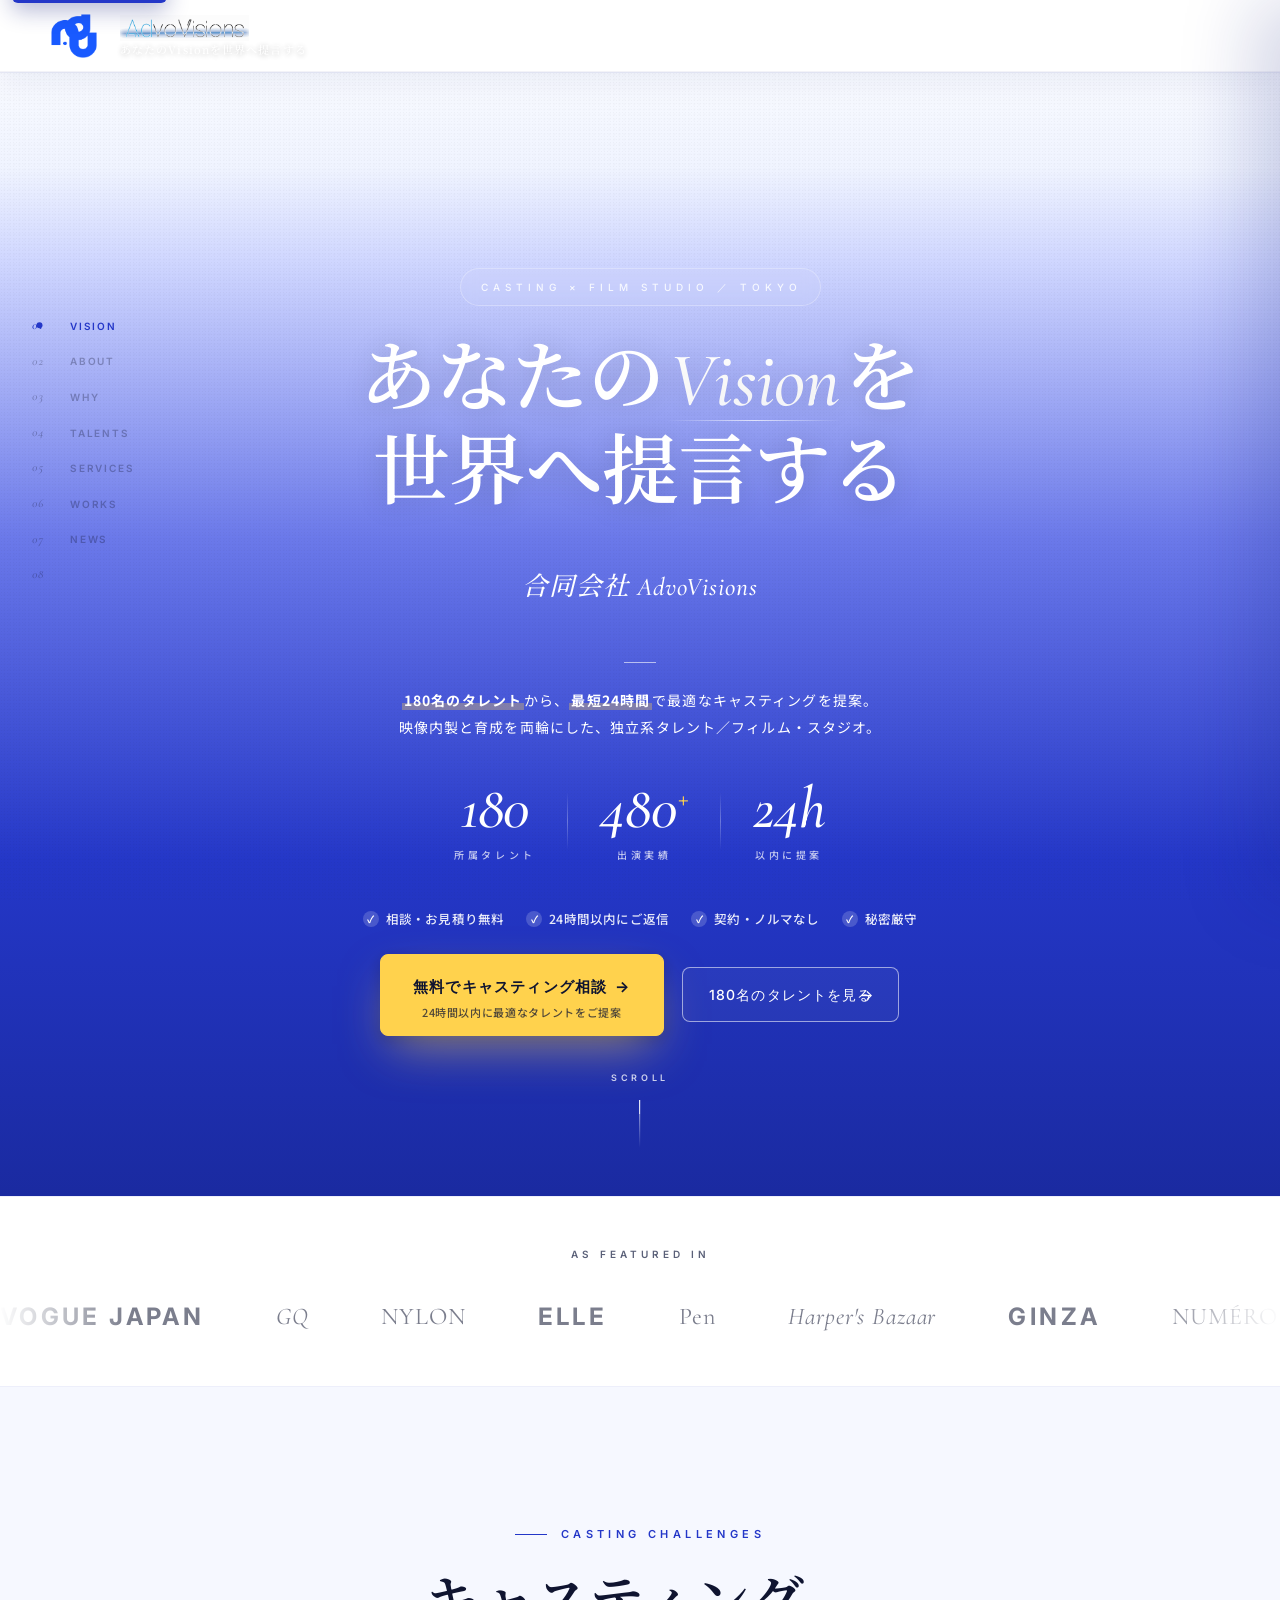
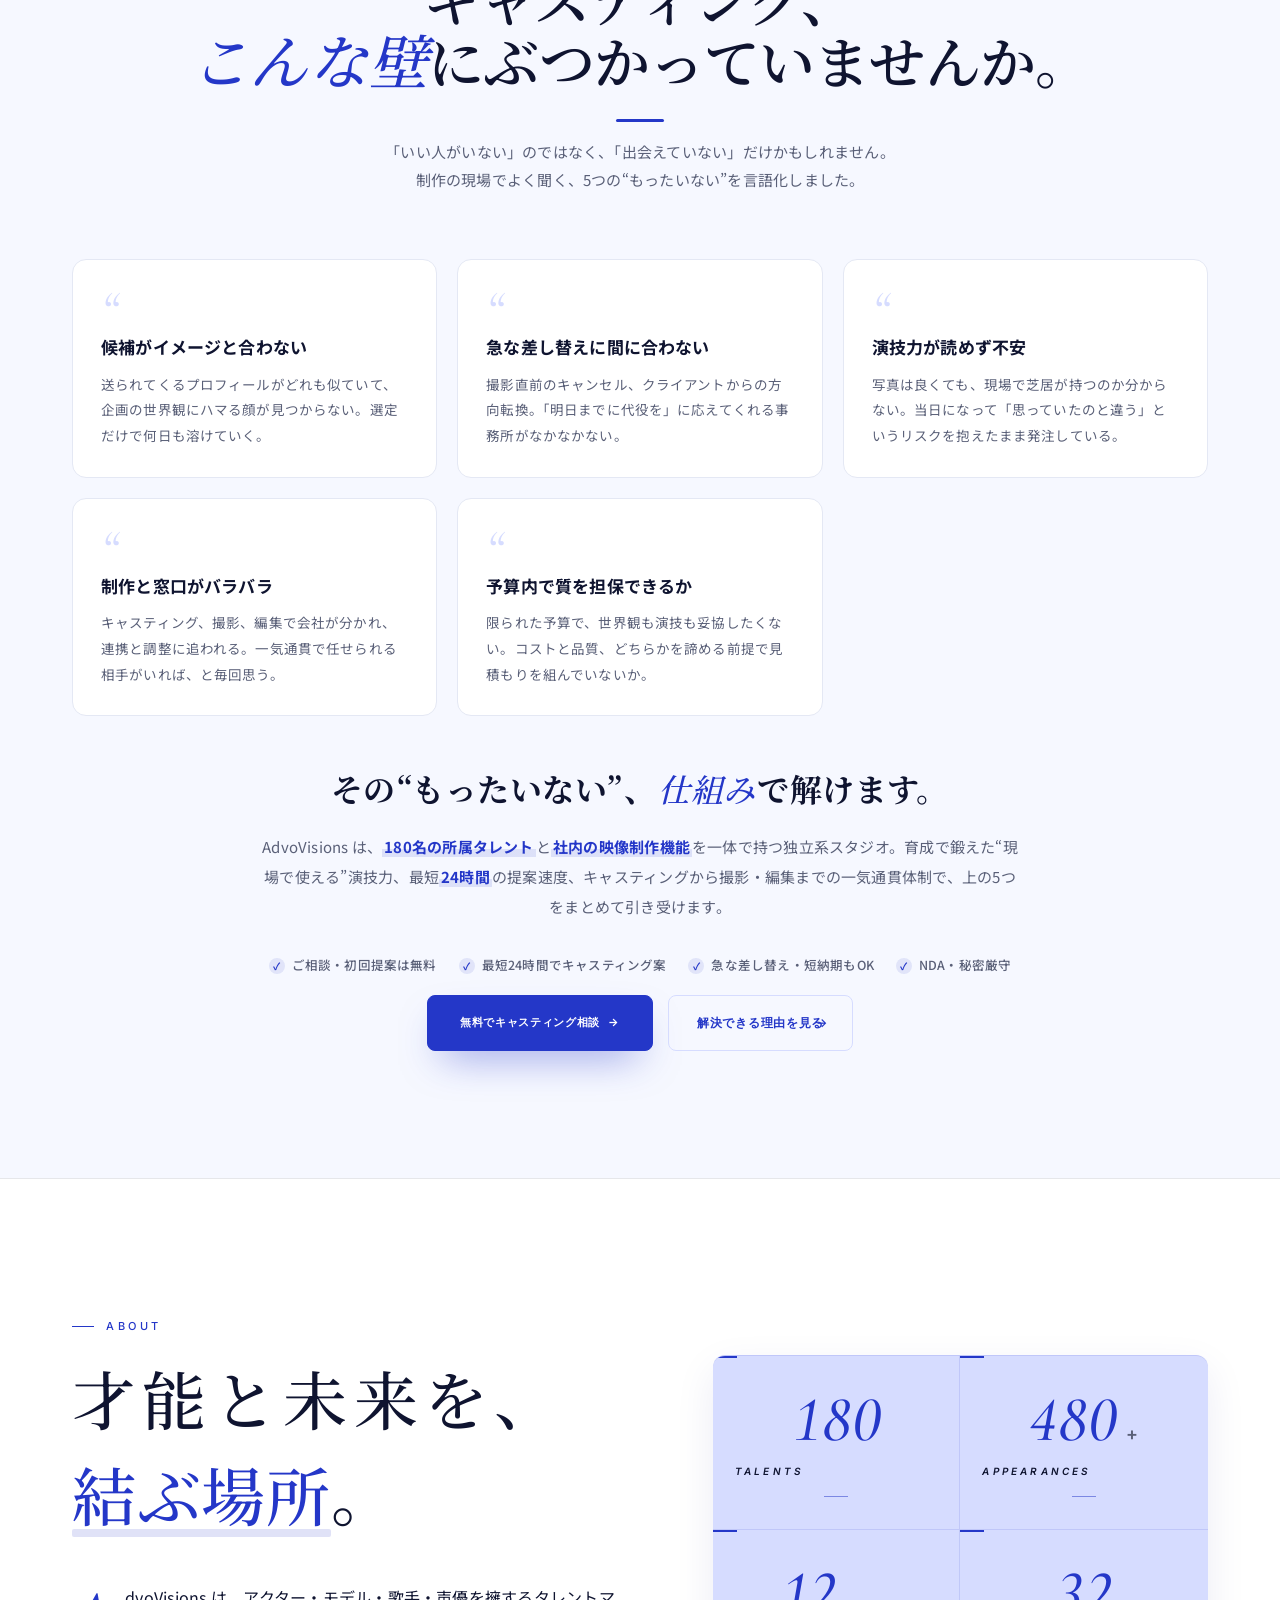
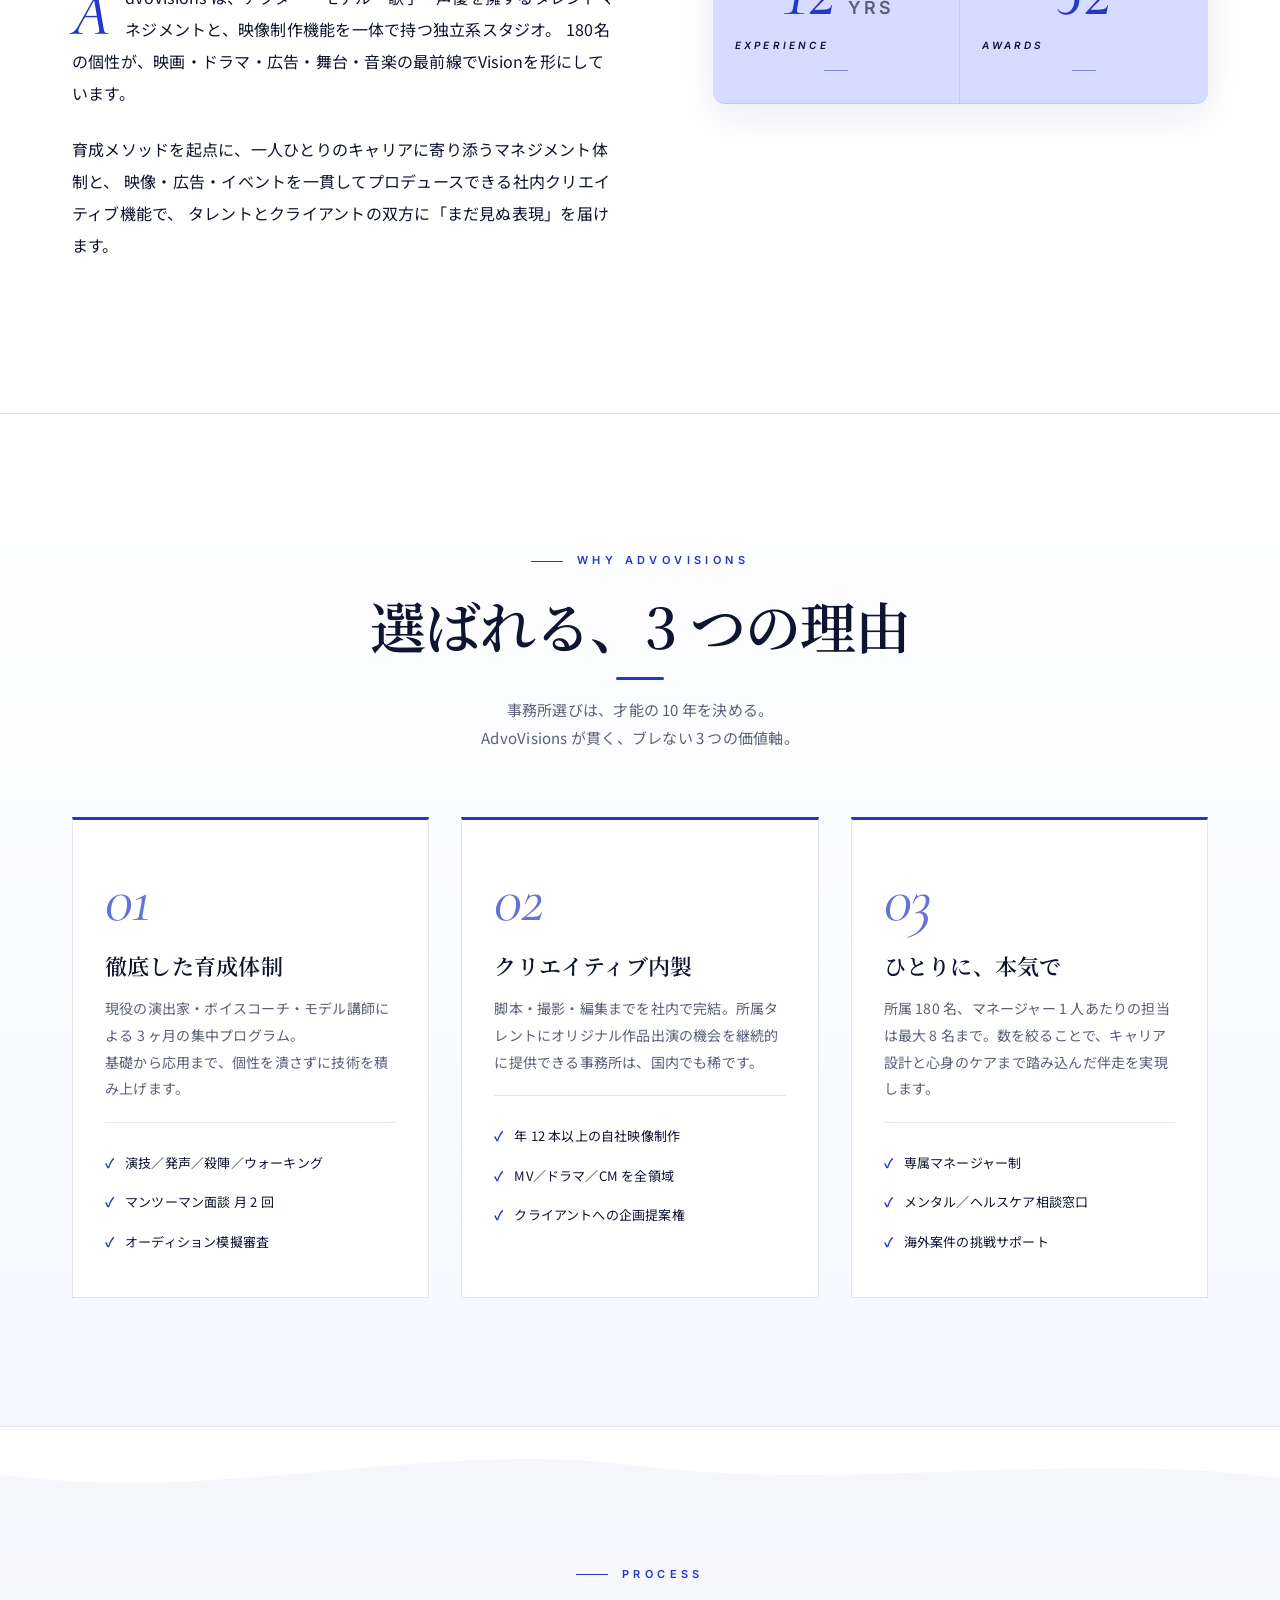
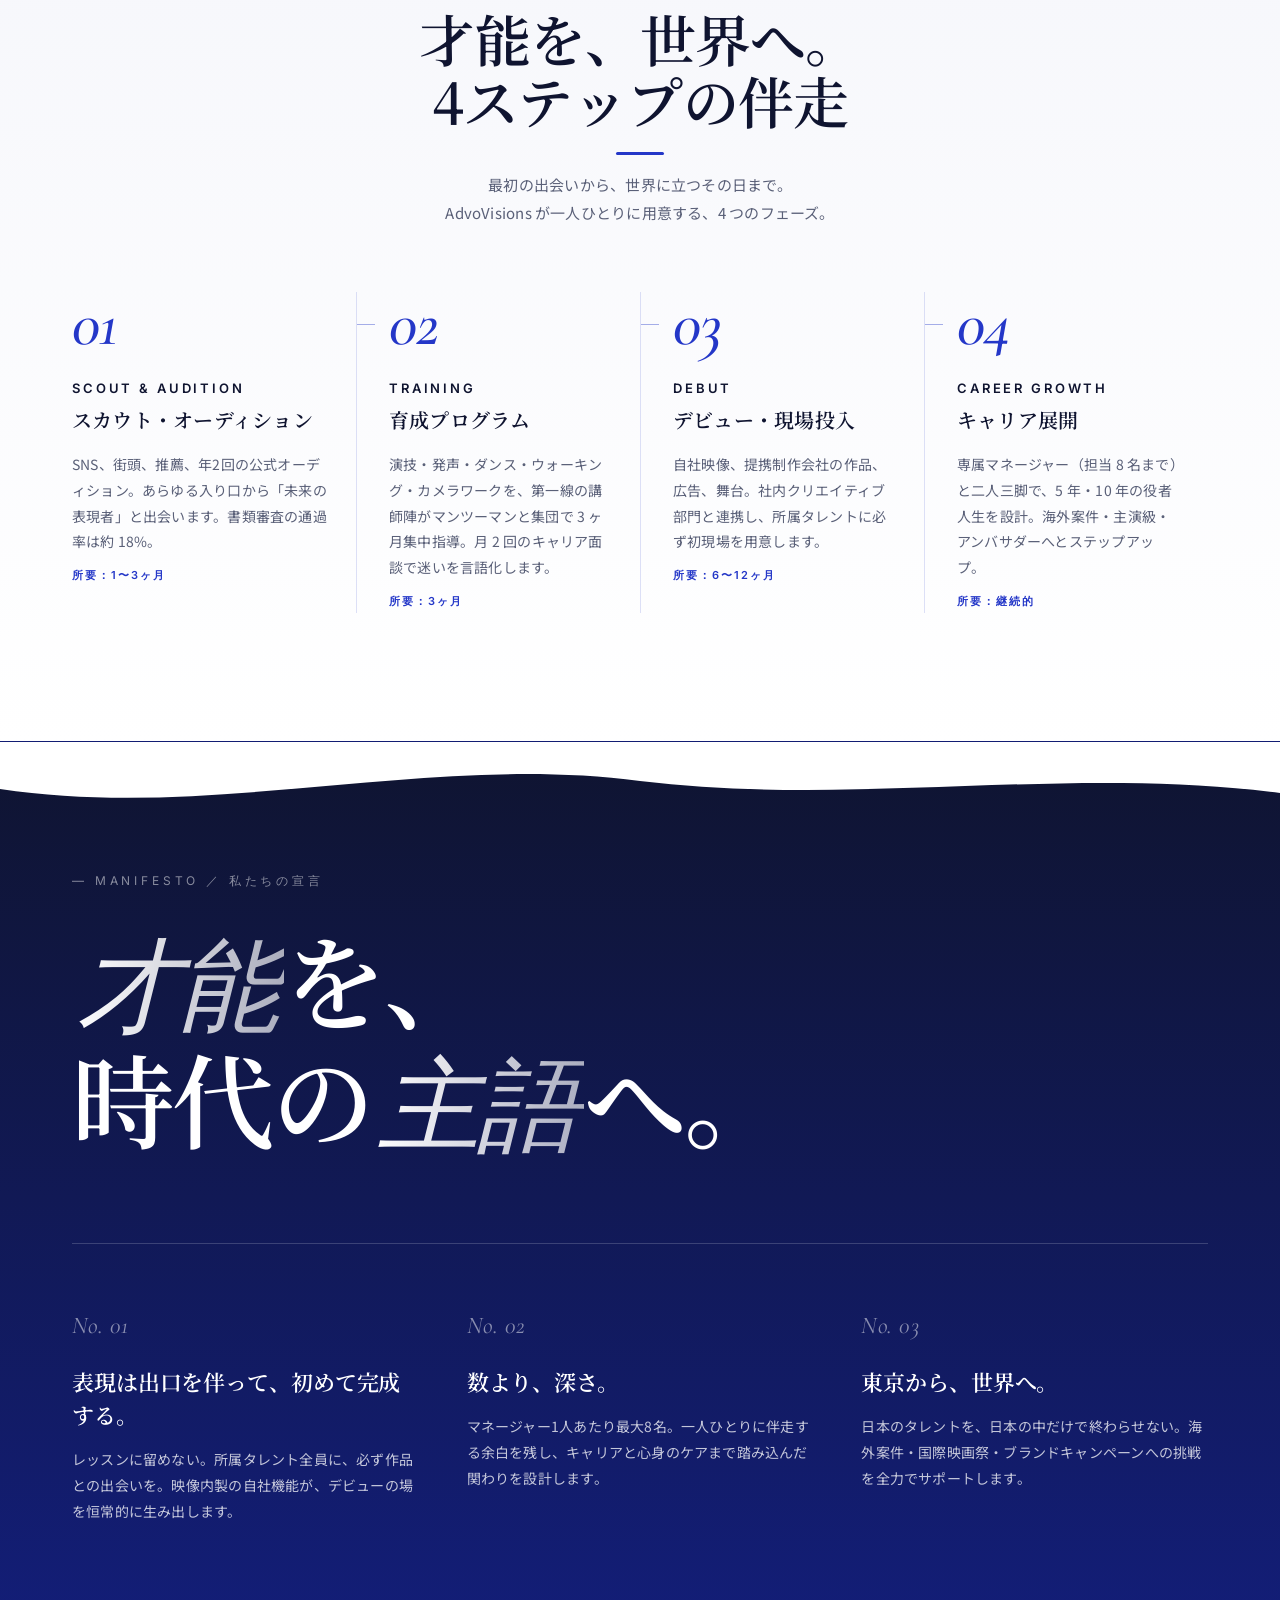
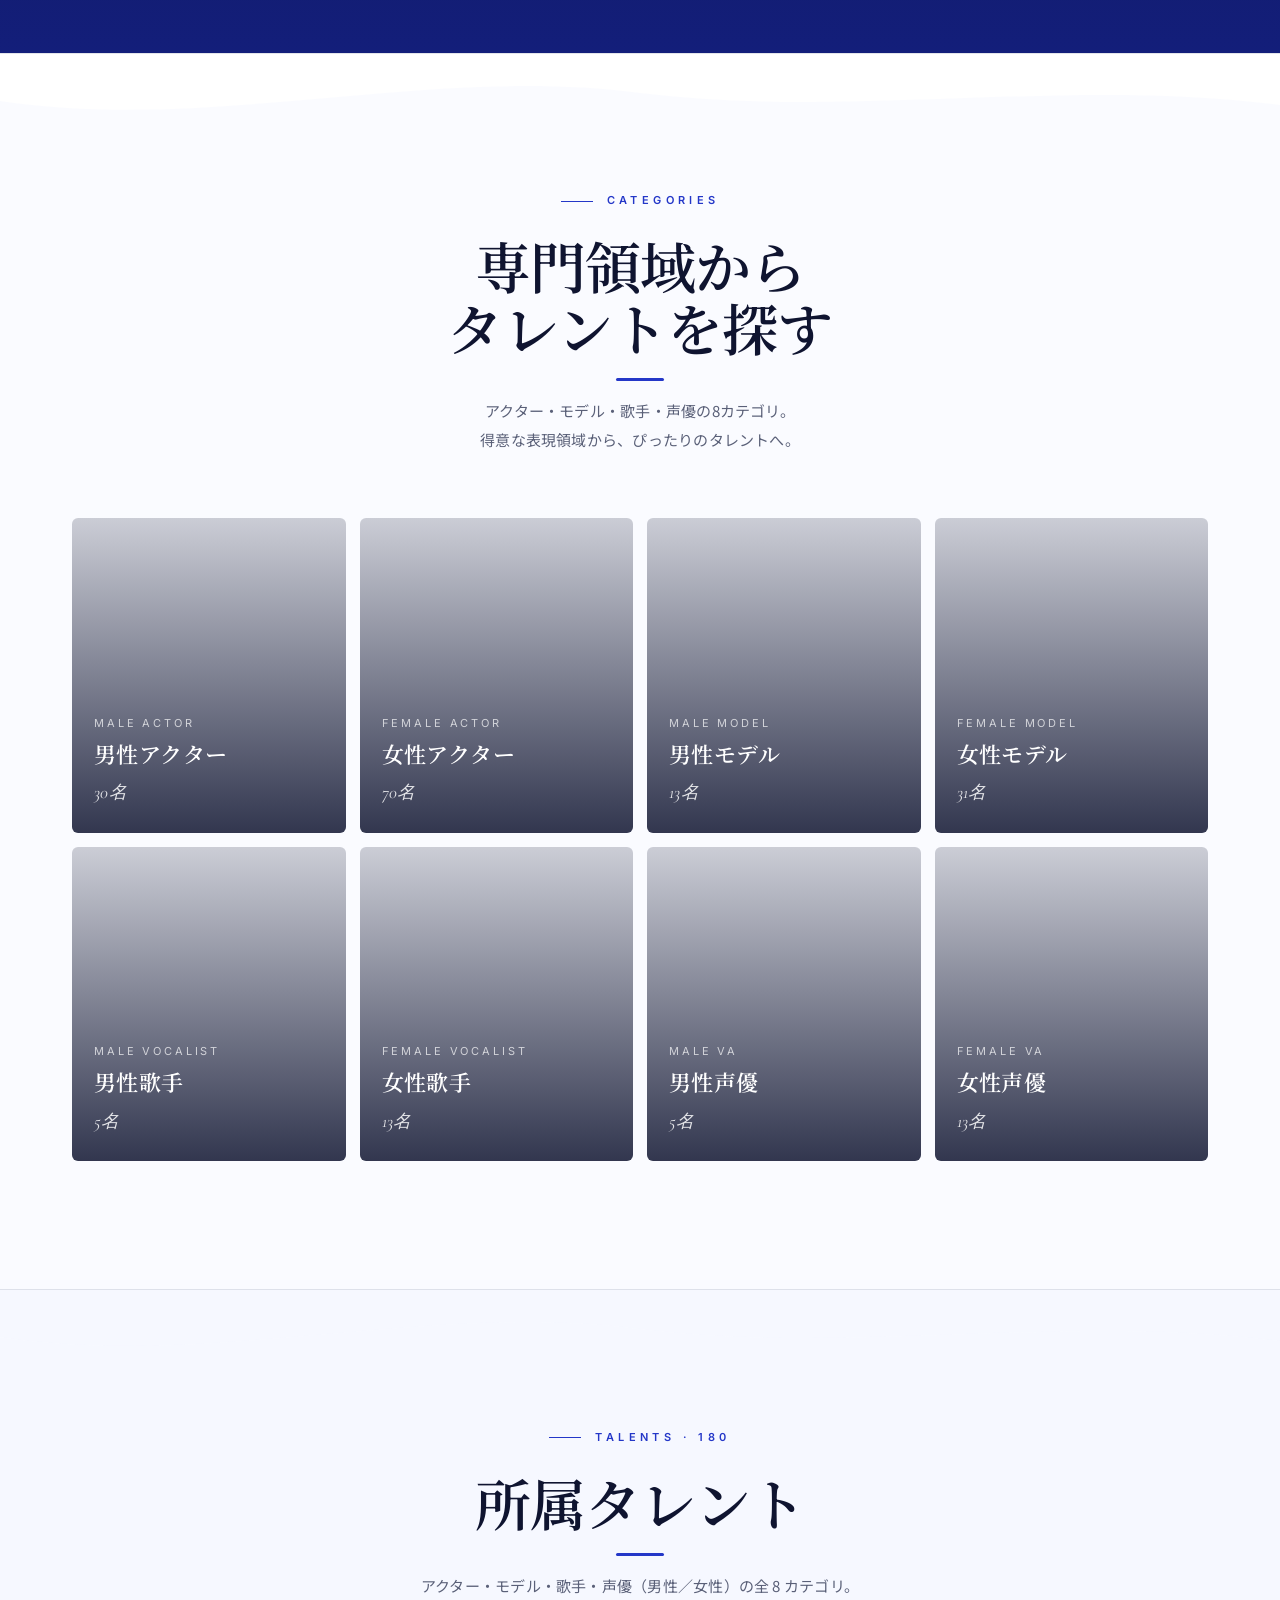
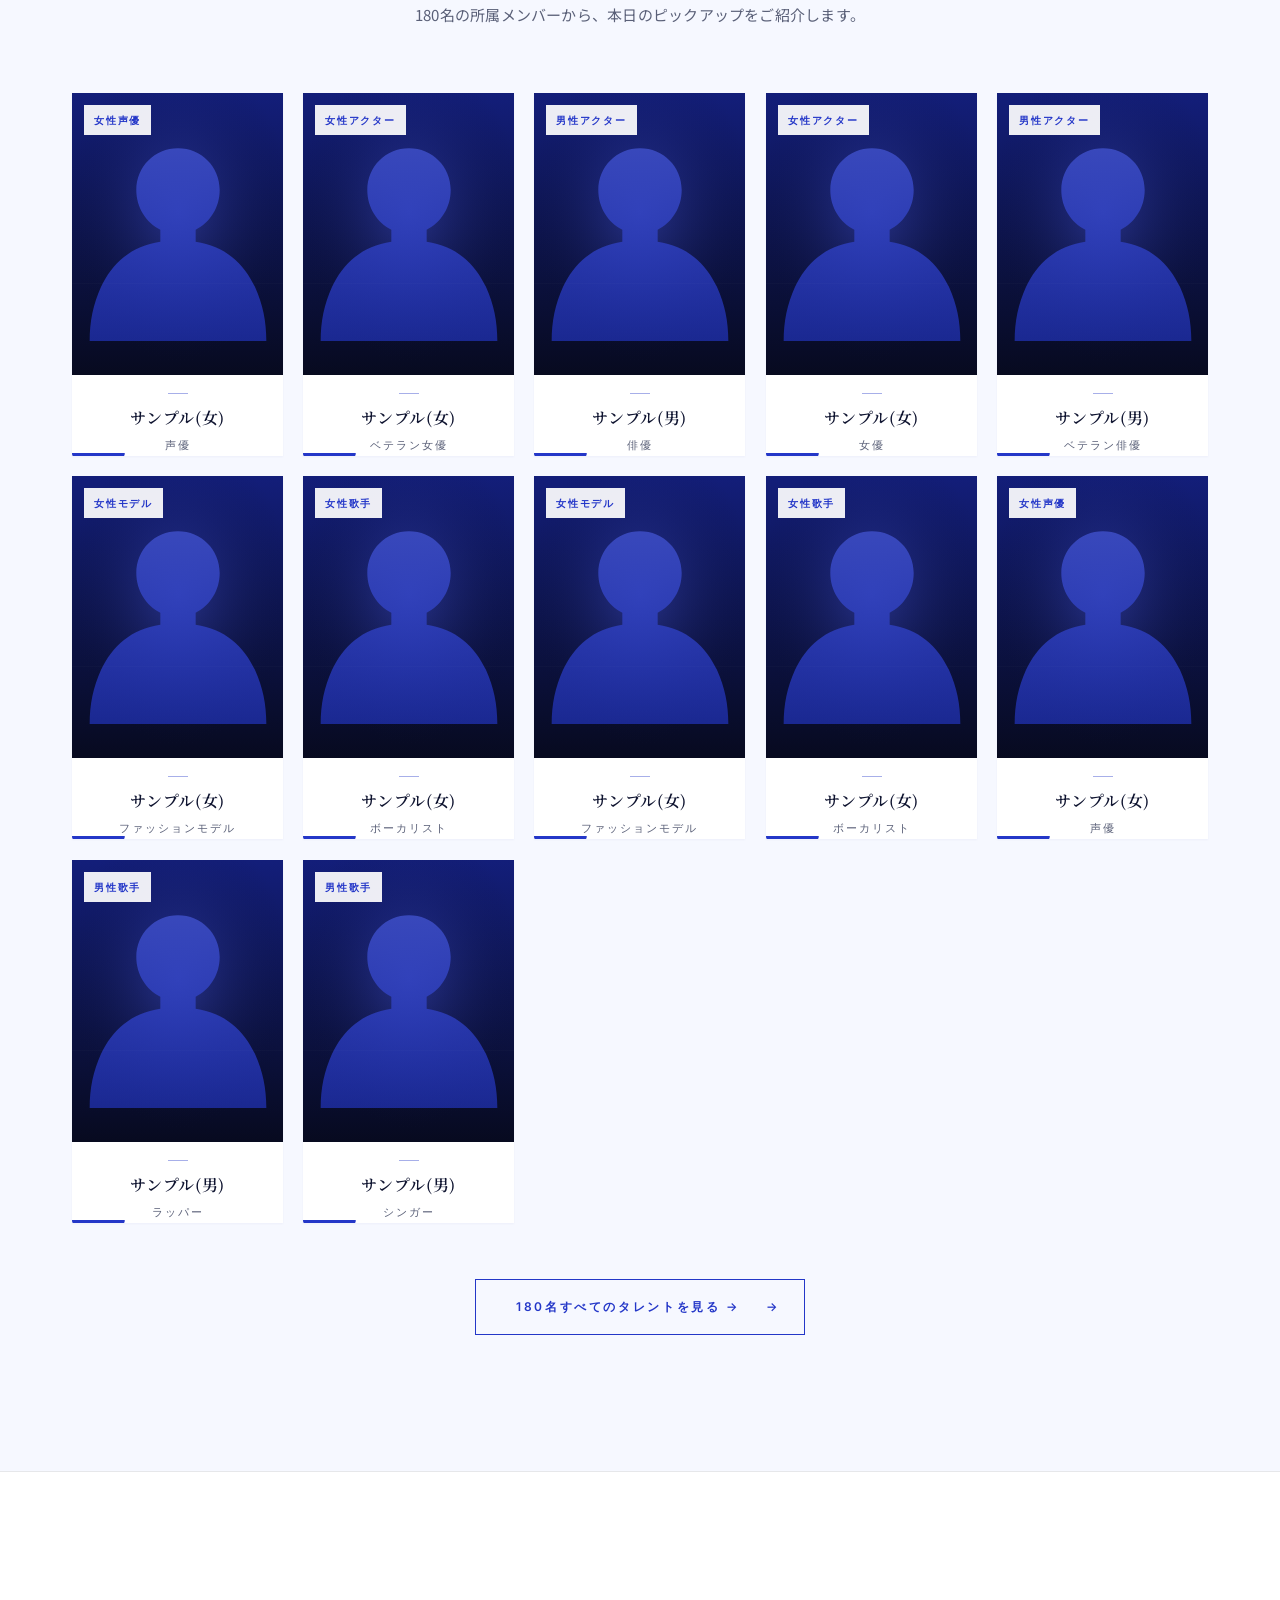
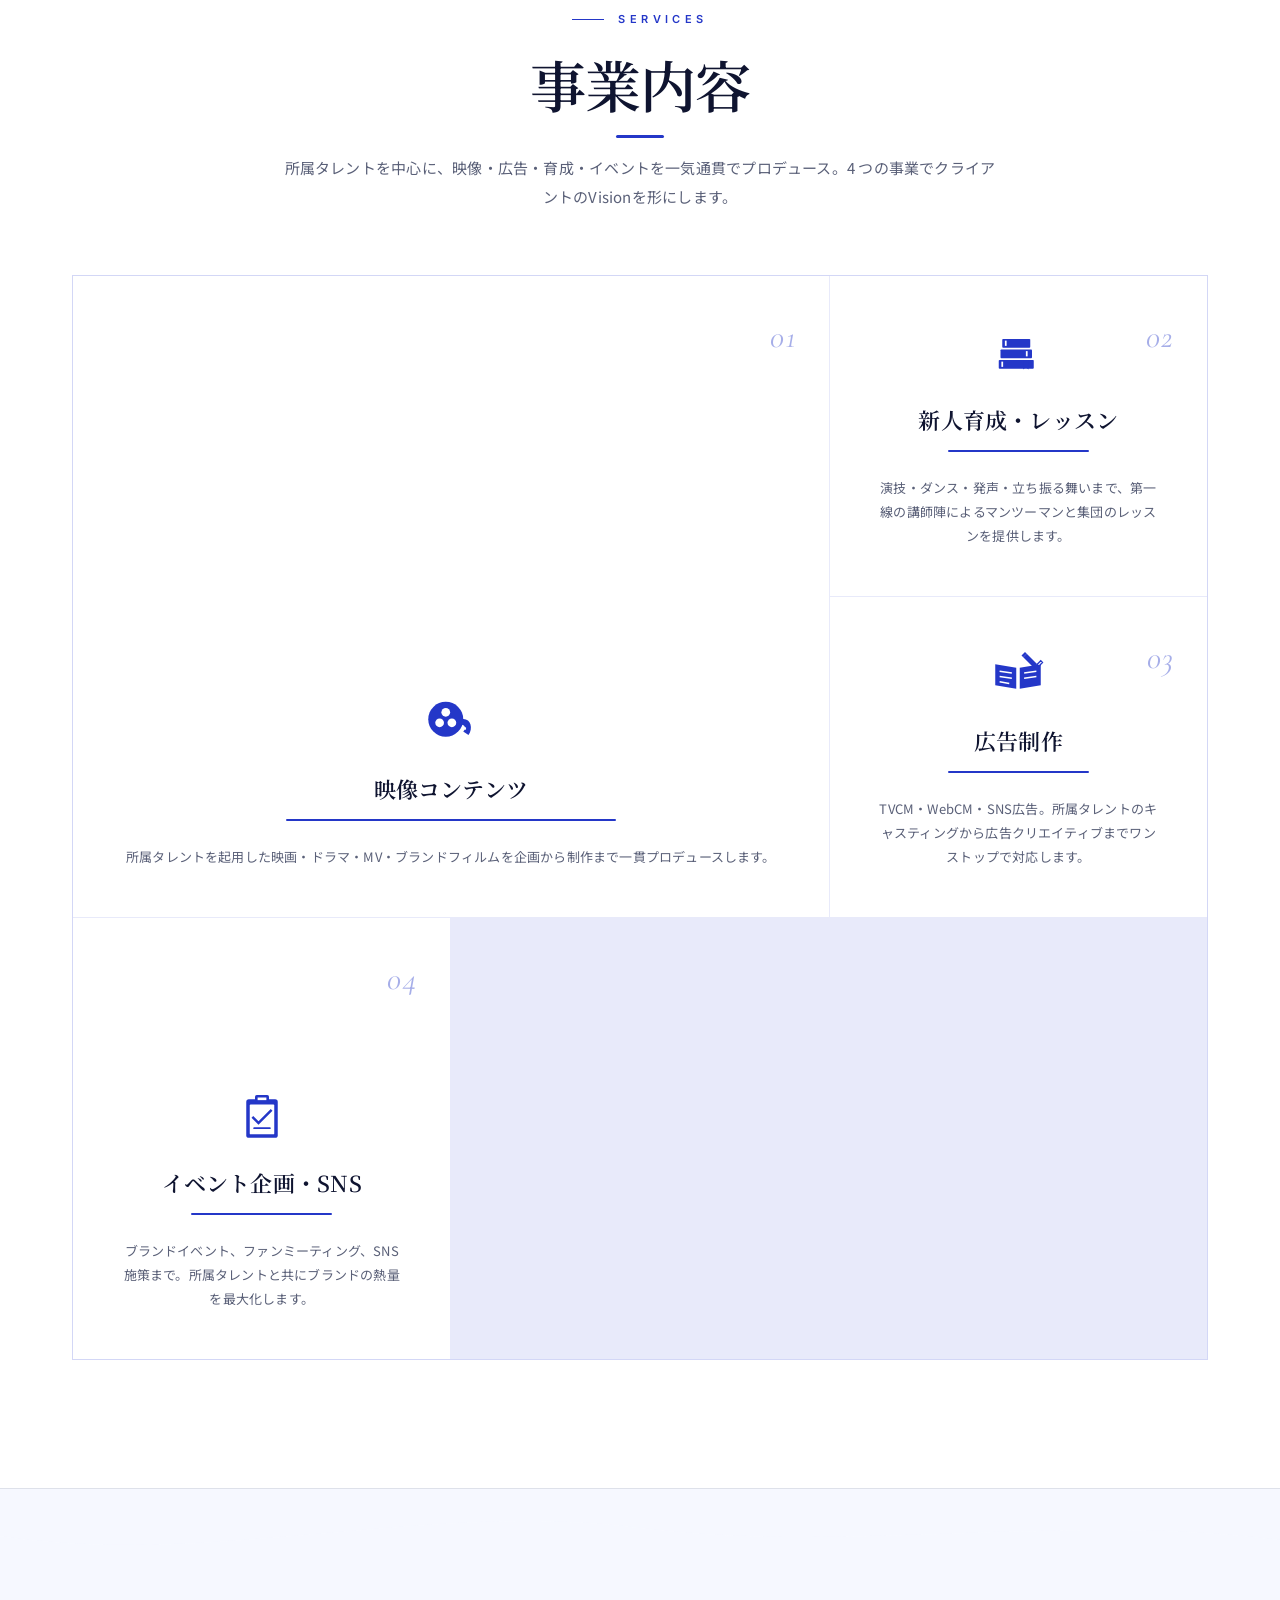
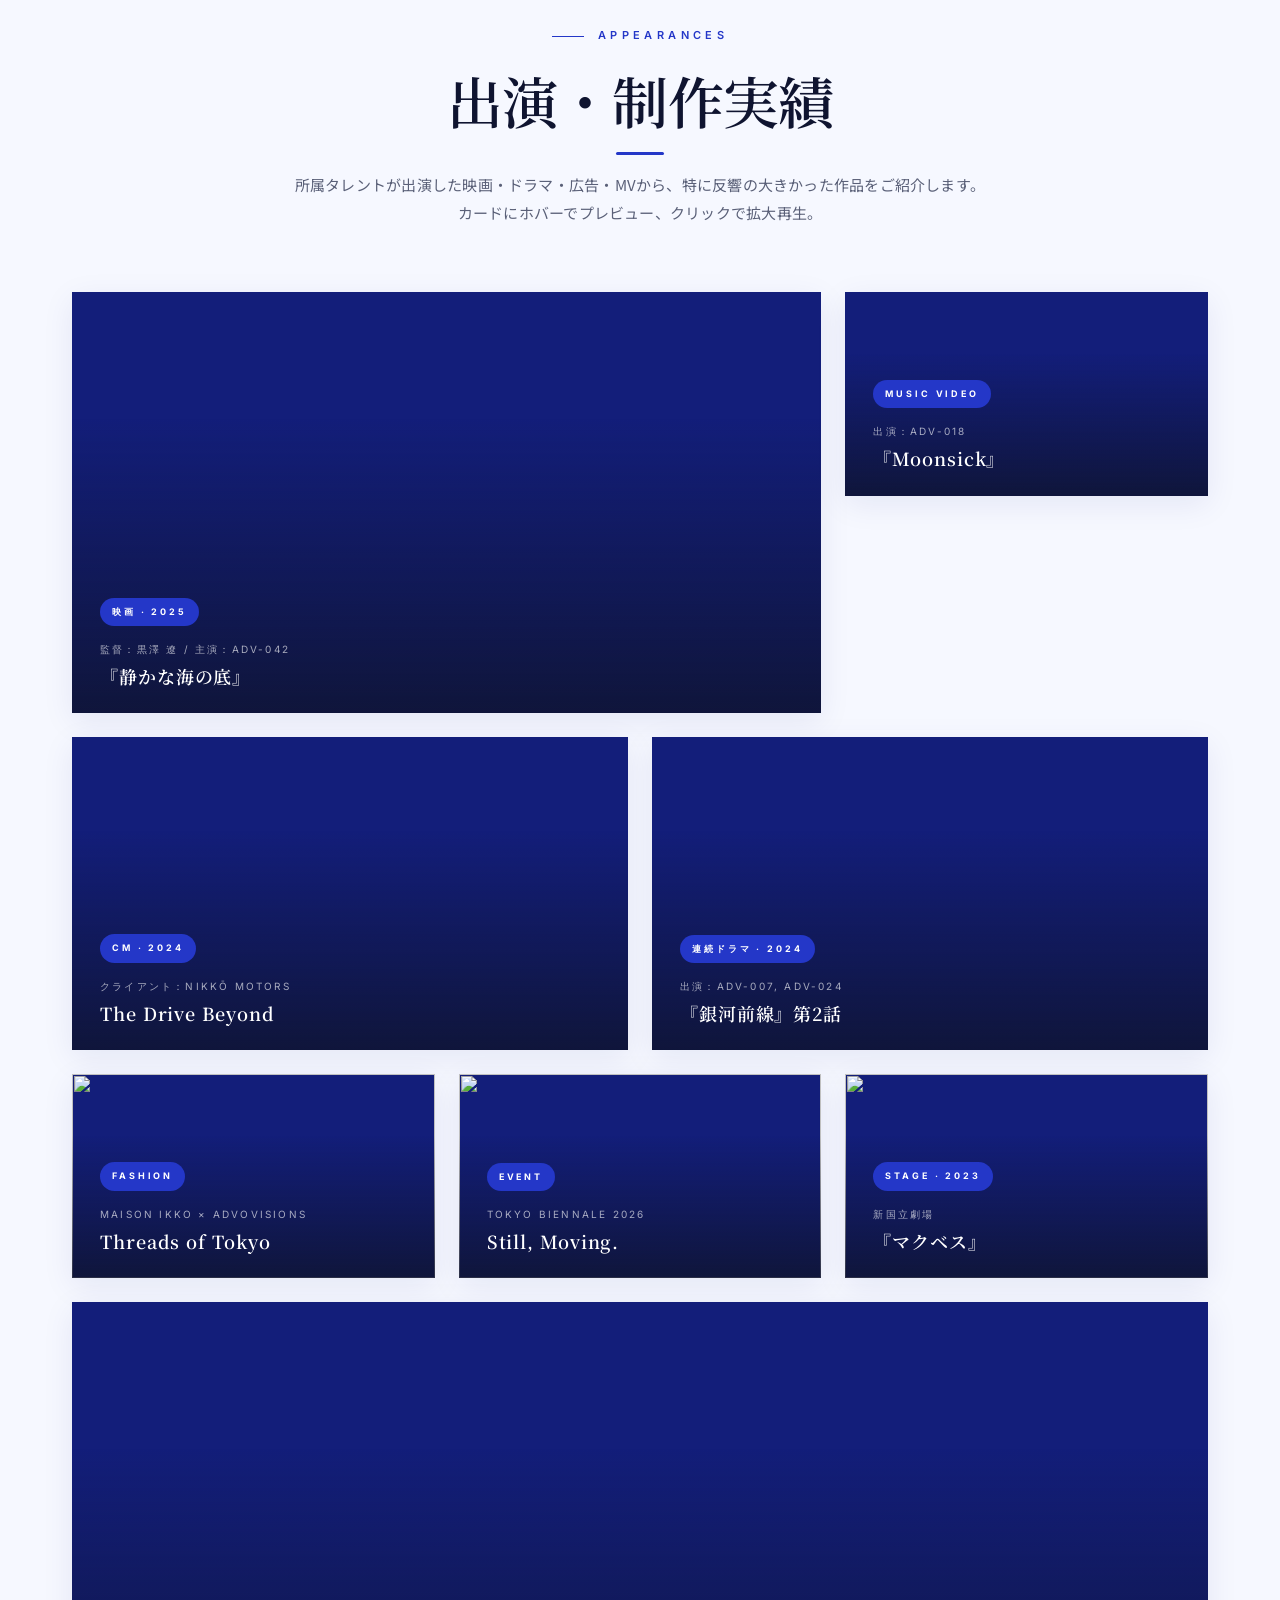
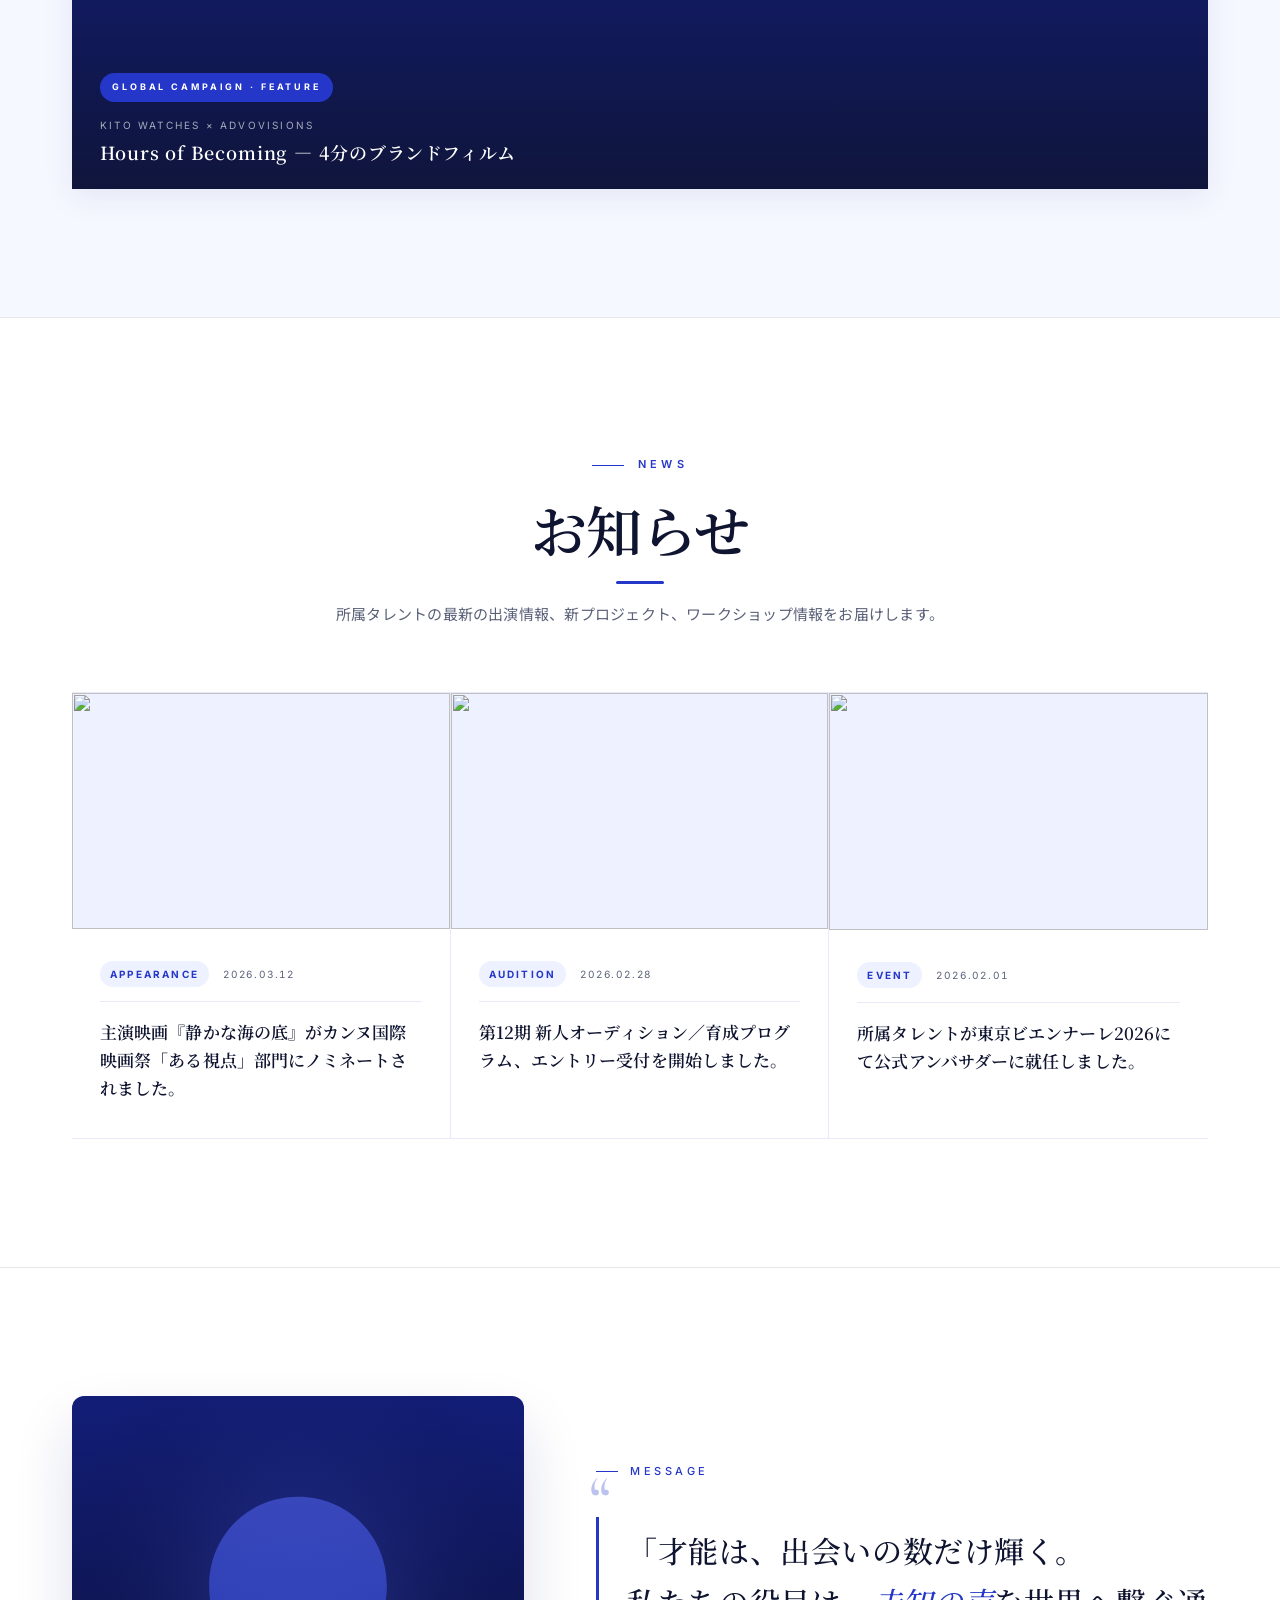
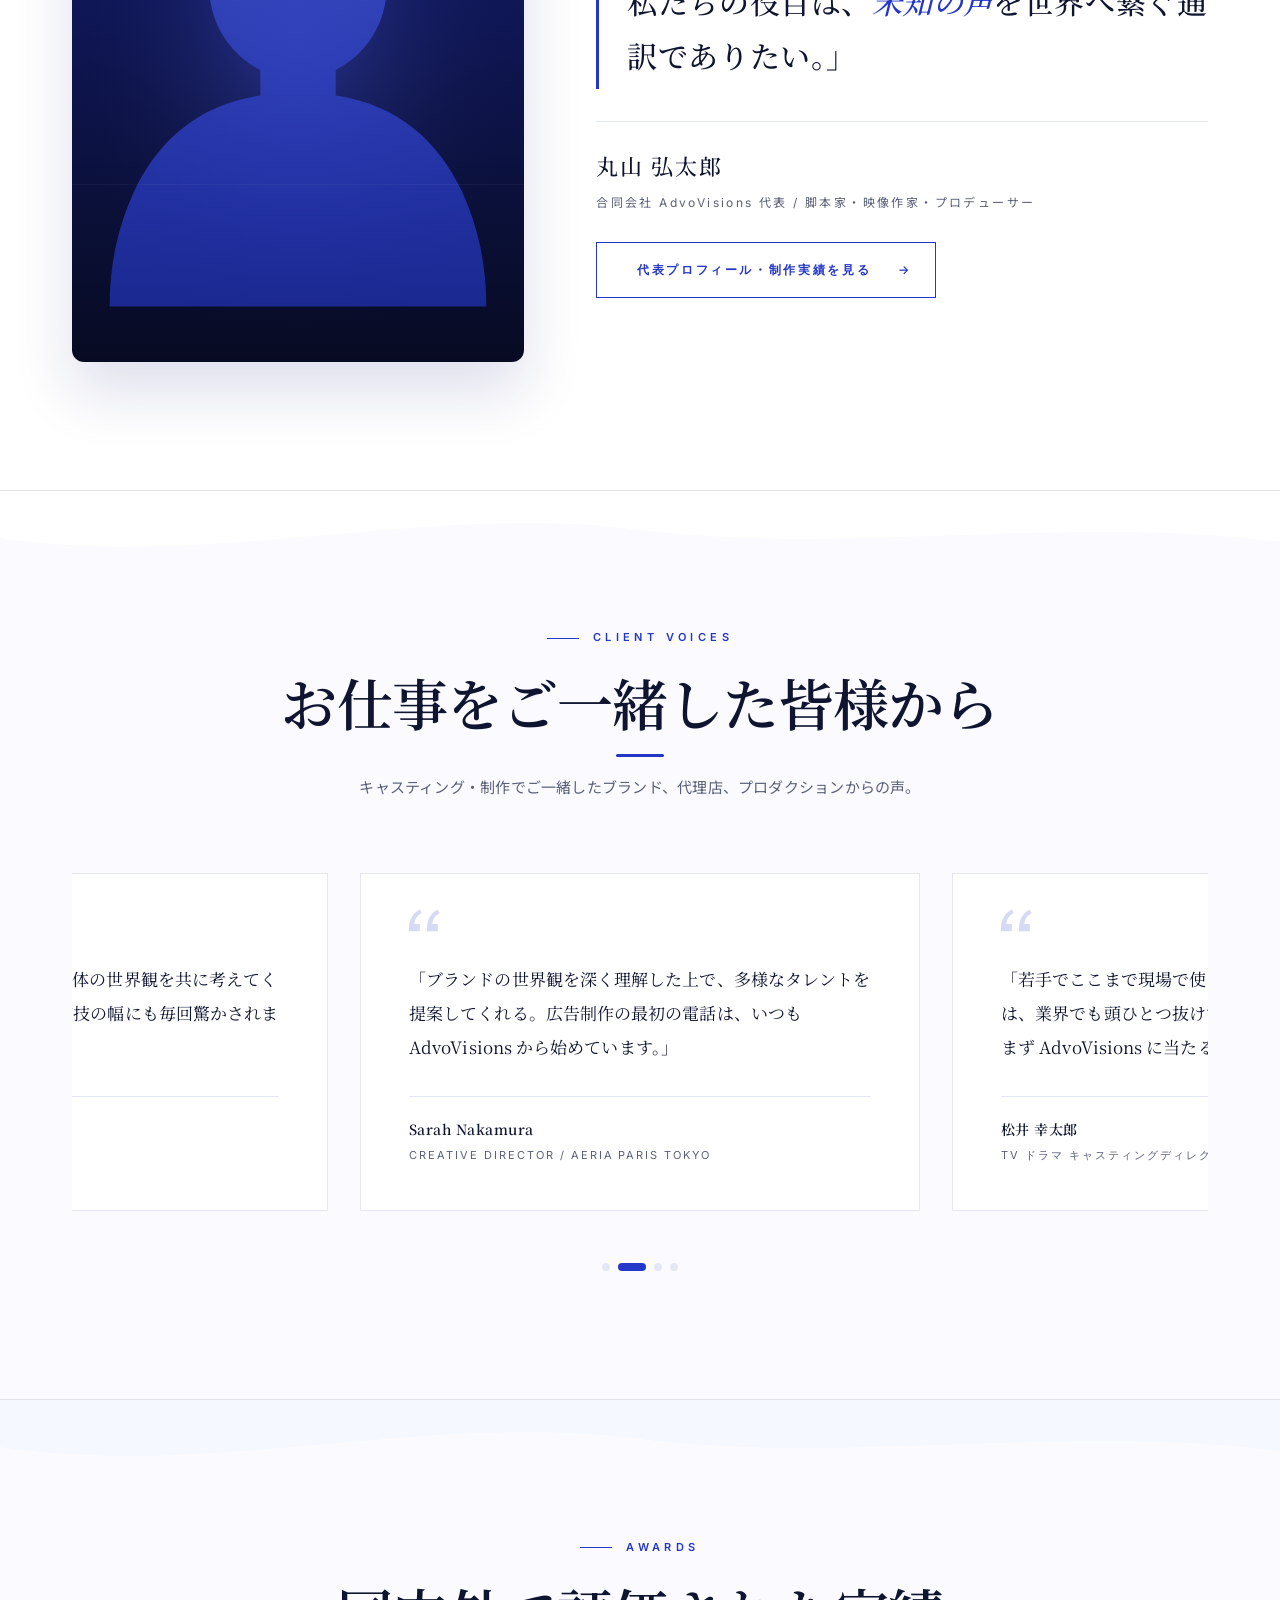
==== index.html @ 964585f8 "Restore default browser cursor everywhere The v68 Custom Cursor rules had html/body and every intera" ====
<!doctype html><html lang="ja"><head><meta charset="utf-8"><meta http-equiv="cache-control" content="no-cache, no-store, must-revalidate"><meta http-equiv="pragma" content="no-cache"><meta http-equiv="expires" content="0"><meta name="viewport" content="width=device-width, initial-scale=1"><title>合同会社 AdvoVisions — あなたのVisionを世界へ提言する</title><meta name="description" content="合同会社AdvoVisionsは、180名の所属タレント・アーティストを擁する芸能事務所。アクター・モデル・歌手・声優（男性／女性）のマネジメントから、映像制作・広告キャスティング・イベント企画まで。"><link rel="icon" type="image/png" href="assets/img/logo-original.png?v=93"><link rel="preconnect" href="https://fonts.googleapis.com"><link rel="preconnect" href="https://fonts.gstatic.com" crossorigin><link href="https://fonts.googleapis.com/css2?family=Cormorant+Garamond:ital,wght@0,400;0,500;1,400&family=Inter:wght@300;400;500;600;700&family=Noto+Sans+JP:wght@300;400;500;600;700&family=Noto+Serif+JP:wght@400;500;600;700&display=swap" rel="stylesheet"><link rel="stylesheet" href="assets/css/style.css?v=93"><link rel="apple-touch-icon" href="assets/img/logo-original.png?v=93"><link rel="preload" as="style" href="assets/css/style.css?v=93"><link rel="canonical" href="https://shomayamamoto-ai.github.io/advovisions/"><meta property="og:type" content="website"><meta property="og:site_name" content="合同会社 AdvoVisions"><meta property="og:locale" content="ja_JP"><meta property="og:title" content="合同会社 AdvoVisions — あなたのVisionを世界へ提言する"><meta property="og:description" content="合同会社AdvoVisionsは、180名の所属タレント・アーティストを擁する芸能事務所。アクター・モデル・歌手・声優（男性／女性）のマネジメントから、映像制作・広告キャスティング・イベント企画まで。"><meta property="og:url" content="https://shomayamamoto-ai.github.io/advovisions/"><meta property="og:image" content="https://shomayamamoto-ai.github.io/advovisions/assets/img/og-default.jpg?v=93"><meta property="og:image:width" content="1200"><meta property="og:image:height" content="630"><meta name="twitter:card" content="summary_large_image"><meta name="twitter:title" content="合同会社 AdvoVisions — あなたのVisionを世界へ提言する"><meta name="twitter:description" content="合同会社AdvoVisionsは、180名の所属タレント・アーティストを擁する芸能事務所。アクター・モデル・歌手・声優（男性／女性）のマネジメントから、映像制作・広告キャスティング・イベント企画まで。"><meta name="twitter:image" content="https://shomayamamoto-ai.github.io/advovisions/assets/img/og-default.jpg?v=93"><meta name="theme-color" content="#2437c8">
<script type="application/ld+json">
  {
    "@context": "https://schema.org",
    "@type": "Organization",
    "name": "合同会社 AdvoVisions",
    "alternateName": "AdvoVisions",
    "url": "https://shomayamamoto-ai.github.io/advovisions/",
    "logo": "https://shomayamamoto-ai.github.io/advovisions/assets/img/logo-original.png",
    "description": "映像コンテンツ・新人育成・広告制作・イベント企画を軸としたタレント・アーティストマネジメント事務所。",
    "address": {
      "@type": "PostalAddress",
      "postalCode": "171-0044",
      "streetAddress": "千早2-33-3 カジウラビル",
      "addressLocality": "豊島区",
      "addressRegion": "東京都",
      "addressCountry": "JP"
    },
    "sameAs": [
      "https://instagram.com/advovisions"
    ]
  }
  </script>
<script async src="https://www.googletagmanager.com/gtag/js?id=G-XXXXXXXXXX"></script>
<script>
    window.dataLayer = window.dataLayer || [];
    function gtag(){dataLayer.push(arguments);}
    gtag('js', new Date());
    gtag('config', 'G-XXXXXXXXXX', { anonymize_ip: true });
  </script>
</head><body><div class="opener" id="opener" aria-hidden="true"><div class="o-grain" aria-hidden="true"></div><div class="o-vignette" aria-hidden="true"></div><div class="o-bar o-bar-top" aria-hidden="true"></div><div class="o-bar o-bar-bot" aria-hidden="true"></div><div class="o-scan" aria-hidden="true"></div><div class="opener-act act-1"><div class="o-stage"><div class="o-mark-row"><span class="o-mark-line left" aria-hidden="true"></span><span class="o-mark-tag" aria-hidden="true">EST. 2014</span></div><div class="o-mark-wrap"><span class="o-mark"><span class="o-mark-inner">AdvoVisions</span></span></div><div class="o-mark-sub"><span>TALENT</span><span class="o-dot" aria-hidden="true"></span><span>FILM STUDIO</span><span class="o-dot" aria-hidden="true"></span><span>TOKYO</span></div></div></div><div class="opener-act act-2"><div class="o-frame"><span class="o-corner tl" aria-hidden="true"></span><span class="o-corner tr" aria-hidden="true"></span><span class="o-corner bl" aria-hidden="true"></span><span class="o-corner br" aria-hidden="true"></span><div class="o-top"><span class="o-eyebrow">— ADVOVISIONS</span><span class="o-loc">TOKYO / TALENT × FILM</span></div><div class="o-mid"><span class="o-rule"><span class="o-rule-fill" id="o-rule"></span></span><h1 class="o-title"><span class="o-line"><span class="o-line-inner">あらゆる人々に、</span></span><span class="o-line"><em><span class="o-line-inner">表現を。</span></em></span></h1><p class="o-sub">新しい才能を生み出す。出口のあるレッスン。</p></div><div class="o-bot"><span class="o-state">NOW LOADING</span><span class="o-pct" id="o-pct">000</span></div></div></div><div class="o-shutter o-shutter-t" aria-hidden="true"></div><div class="o-shutter o-shutter-b" aria-hidden="true"></div></div><script>(function(){var o=document.getElementById("opener");if(!o)return;try{if(sessionStorage.getItem("av_opener_shown")==="1"){o.style.display="none";return;}sessionStorage.setItem("av_opener_shown","1");}catch(e){}var pct=document.getElementById("o-pct"),rf=document.getElementById("o-rule");setTimeout(function(){o.classList.add("a2")},1500);setTimeout(function(){var t0=performance.now(),dur=1800;function tick(now){var t=Math.min(1,(now-t0)/dur),e=t<.5?2*t*t:1-Math.pow(-2*t+2,2)/2,n=Math.floor(e*100);if(pct)pct.textContent=("00"+n).slice(-3);if(rf)rf.style.setProperty("transform","scaleX("+(e)+")","important");if(t<1)requestAnimationFrame(tick);else setTimeout(close,600);}requestAnimationFrame(tick);},2000);function close(){o.classList.add("done");setTimeout(function(){o.style.display="none";},1100);}o.addEventListener("click",close);})();</script><a href="#main-content" class="skip-link">Skip to content</a>

<div class="scroll-progress" aria-hidden="true"></div><header class="site-header on-hero"><a href="index.html" class="logo"><span class="logo-wrap logo-wrap-header"><img class="logo-icon" src="assets/img/logo-original.png?v=93" alt=""><span class="logo-text-col"><img class="logo-text" src="assets/img/logo.png?v=93" alt="AdvoVisions"><span class="logo-tagline" aria-hidden="true">あなたのVisionを世界へ提言する</span></span></span></a><nav class="nav" aria-label="Primary"><ul><li><a href="index.html" class="active" aria-current="page">Home</a></li><li><a href="#services">Services</a></li><li><a href="members.html">Talents</a></li><li><a href="#works">Works</a></li><li><a href="news.html">News</a></li><li><a href="#contact">Contact</a></li></ul></nav><button class="nav-toggle" aria-label="Menu"><span></span><span></span><span></span></button></header><section id="main-content" class="hero"><video class="hero-video" autoplay muted loop playsinline preload="auto" disablepictureinpicture disableremoteplayback controlslist="nodownload nofullscreen noremoteplayback noplaybackrate" aria-hidden="true"><source src="https://videos.pexels.com/video-files/3141210/3141210-uhd_2560_1440_25fps.mp4" type="video/mp4"></video><div class="hero-content"><span class="hero-eyebrow">CASTING × FILM STUDIO ／ TOKYO</span><h1 class="hero-title">あなたの<span class="en">Vision</span>を世界へ提言する</h1><div class="hero-company">合同会社 <span class="en">AdvoVisions</span></div><p class="hero-sub"><strong>180名のタレント</strong>から、<strong>最短24時間</strong>で最適なキャスティングを提案。<br>映像内製と育成を両輪にした、独立系タレント／フィルム・スタジオ。</p><ul class="hero-proof" aria-label="Key facts"><li><strong>180</strong><span>所属タレント</span></li><li><strong>480<sup>+</sup></strong><span>出演実績</span></li><li><strong>24h</strong><span>以内に提案</span></li></ul><ul class="cta-trust cta-trust-light" aria-label="安心ポイント"><li><span class="trust-check" aria-hidden="true">✓</span>相談・お見積り無料</li><li><span class="trust-check" aria-hidden="true">✓</span>24時間以内にご返信</li><li><span class="trust-check" aria-hidden="true">✓</span>契約・ノルマなし</li><li><span class="trust-check" aria-hidden="true">✓</span>秘密厳守</li></ul><div class="hero-ctas"><a href="#contact" class="btn-primary hero-cta-btn hero-cta-main"><span class="hero-cta-label">無料でキャスティング相談 <span class="hero-cta-arrow">→</span></span><span class="hero-cta-note">24時間以内に最適なタレントをご提案</span></a><a href="members.html" class="btn-outline hero-cta-btn hero-cta-outline">180名のタレントを見る</a></div></div><div class="hero-wave" aria-hidden="true"><svg viewBox="0 0 1440 120" preserveAspectRatio="none" xmlns="http://www.w3.org/2000/svg"><path d="M0,60 C240,110 480,10 720,50 C960,90 1200,30 1440,70 L1440,120 L0,120 Z" fill="#ffffff"/></svg></div><a href="#about" class="hero-cue" aria-label="Scroll to next section"><span class="hc-label">SCROLL</span><span class="hc-line"></span></a></section><section class="press-strip" aria-label="Featured media"><div class="press-strip-label">As Featured In</div><div class="press-marquee"><div class="press-track"><span class="press-item s-sans">VOGUE JAPAN</span><span class="press-item s-italic">GQ</span><span class="press-item">NYLON</span><span class="press-item s-sans">ELLE</span><span class="press-item">Pen</span><span class="press-item s-italic">Harper's Bazaar</span><span class="press-item s-sans">GINZA</span><span class="press-item">NUMÉRO</span><span class="press-item s-sans">ESQUIRE</span><span class="press-item s-italic">Vanity</span><span class="press-item">CINEMA TODAY</span><span class="press-item s-sans">NIKKEI</span><span class="press-item s-sans" aria-hidden="true">VOGUE JAPAN</span><span class="press-item s-italic" aria-hidden="true">GQ</span><span class="press-item" aria-hidden="true">NYLON</span><span class="press-item s-sans" aria-hidden="true">ELLE</span><span class="press-item" aria-hidden="true">Pen</span><span class="press-item s-italic" aria-hidden="true">Harper's Bazaar</span><span class="press-item s-sans" aria-hidden="true">GINZA</span><span class="press-item" aria-hidden="true">NUMÉRO</span><span class="press-item s-sans" aria-hidden="true">ESQUIRE</span><span class="press-item s-italic" aria-hidden="true">Vanity</span><span class="press-item" aria-hidden="true">CINEMA TODAY</span><span class="press-item s-sans" aria-hidden="true">NIKKEI</span></div></div></section><section id="challenges" class="block pain-section" aria-label="よくあるお悩み"><div class="container"><div class="block-head reveal"><div class="eyebrow">CASTING CHALLENGES</div><h2 class="block-title">キャスティング、<br><em class="serif-italic">こんな壁</em>にぶつかっていませんか。</h2><p class="block-desc">「いい人がいない」のではなく、「出会えていない」だけかもしれません。<br>制作の現場でよく聞く、5つの“もったいない”を言語化しました。</p></div><div class="pain-grid stagger"><article class="pain-card reveal"><span class="pain-quote" aria-hidden="true">“</span><h3 class="pain-title">候補がイメージと合わない</h3><p class="pain-text">送られてくるプロフィールがどれも似ていて、企画の世界観にハマる顔が見つからない。選定だけで何日も溶けていく。</p></article><article class="pain-card reveal"><span class="pain-quote" aria-hidden="true">“</span><h3 class="pain-title">急な差し替えに間に合わない</h3><p class="pain-text">撮影直前のキャンセル、クライアントからの方向転換。「明日までに代役を」に応えてくれる事務所がなかなかない。</p></article><article class="pain-card reveal"><span class="pain-quote" aria-hidden="true">“</span><h3 class="pain-title">演技力が読めず不安</h3><p class="pain-text">写真は良くても、現場で芝居が持つのか分からない。当日になって「思っていたのと違う」というリスクを抱えたまま発注している。</p></article><article class="pain-card reveal"><span class="pain-quote" aria-hidden="true">“</span><h3 class="pain-title">制作と窓口がバラバラ</h3><p class="pain-text">キャスティング、撮影、編集で会社が分かれ、連携と調整に追われる。一気通貫で任せられる相手がいれば、と毎回思う。</p></article><article class="pain-card reveal"><span class="pain-quote" aria-hidden="true">“</span><h3 class="pain-title">予算内で質を担保できるか</h3><p class="pain-text">限られた予算で、世界観も演技も妥協したくない。コストと品質、どちらかを諦める前提で見積もりを組んでいないか。</p></article></div><div class="pain-bridge reveal"><p class="pain-bridge-lead">その“もったいない”、<em class="serif-italic">仕組み</em>で解けます。</p><p class="pain-bridge-text">AdvoVisions は、<strong>180名の所属タレント</strong>と<strong>社内の映像制作機能</strong>を一体で持つ独立系スタジオ。育成で鍛えた“現場で使える”演技力、最短<strong>24時間</strong>の提案速度、キャスティングから撮影・編集までの一気通貫体制で、上の5つをまとめて引き受けます。</p><ul class="cta-trust" aria-label="安心ポイント"><li><span class="trust-check" aria-hidden="true">✓</span>ご相談・初回提案は無料</li><li><span class="trust-check" aria-hidden="true">✓</span>最短24時間でキャスティング案</li><li><span class="trust-check" aria-hidden="true">✓</span>急な差し替え・短納期もOK</li><li><span class="trust-check" aria-hidden="true">✓</span>NDA・秘密厳守</li></ul><div class="pain-ctas"><a href="#contact" class="btn-primary pain-cta-main">無料でキャスティング相談 <span class="pain-cta-arrow">→</span></a><a href="#services" class="btn-outline pain-cta-sub">解決できる理由を見る</a></div></div></div></section><section id="about" class="block"><div class="container"><div class="about-grid"><div class="about-copy reveal"><div class="eyebrow">ABOUT</div><h2>才能と未来を、<em class="serif-italic">結ぶ場所</em>。</h2><p>AdvoVisions は、アクター・モデル・歌手・声優を擁するタレントマネジメントと、映像制作機能を一体で持つ独立系スタジオ。
180名の個性が、映画・ドラマ・広告・舞台・音楽の最前線でVisionを形にしています。</p><p>育成メソッドを起点に、一人ひとりのキャリアに寄り添うマネジメント体制と、
映像・広告・イベントを一貫してプロデュースできる社内クリエイティブ機能で、
タレントとクライアントの双方に「まだ見ぬ表現」を届けます。</p></div><div class="stats stagger"><div class="stat"><div class="num"><span data-count="180">180</span></div><div class="label">TALENTS</div></div><div class="stat"><div class="num"><span data-count="480">480</span><sup>+</sup></div><div class="label">APPEARANCES</div></div><div class="stat"><div class="num"><span data-count="12">12</span><sup>YRS</sup></div><div class="label">EXPERIENCE</div></div><div class="stat"><div class="num"><span data-count="32">32</span></div><div class="label">AWARDS</div></div></div></div></div></section><section id="philosophy" class="block philosophy" aria-label="Why AdvoVisions"><div class="container"><div class="block-head reveal"><div class="eyebrow">WHY ADVOVISIONS</div><h2 class="block-title">選ばれる、3 つの理由</h2><p class="block-desc">事務所選びは、才能の 10 年を決める。<br>AdvoVisions が貫く、ブレない 3 つの価値軸。</p></div><div class="philo-grid stagger"><article class="philo-card reveal"><div class="philo-num">01</div><h3 class="philo-title">徹底した育成体制</h3><p>現役の演出家・ボイスコーチ・モデル講師による 3 ヶ月の集中プログラム。<br>基礎から応用まで、個性を潰さずに技術を積み上げます。</p><ul class="philo-points"><li>演技／発声／殺陣／ウォーキング</li><li>マンツーマン面談 月 2 回</li><li>オーディション模擬審査</li></ul></article><article class="philo-card reveal"><div class="philo-num">02</div><h3 class="philo-title">クリエイティブ内製</h3><p>脚本・撮影・編集までを社内で完結。所属タレントにオリジナル作品出演の機会を継続的に提供できる事務所は、国内でも稀です。</p><ul class="philo-points"><li>年 12 本以上の自社映像制作</li><li>MV／ドラマ／CM を全領域</li><li>クライアントへの企画提案権</li></ul></article><article class="philo-card reveal"><div class="philo-num">03</div><h3 class="philo-title">ひとりに、本気で</h3><p>所属 180 名、マネージャー 1 人あたりの担当は最大 8 名まで。数を絞ることで、キャリア設計と心身のケアまで踏み込んだ伴走を実現します。</p><ul class="philo-points"><li>専属マネージャー制</li><li>メンタル／ヘルスケア相談窓口</li><li>海外案件の挑戦サポート</li></ul></article></div></div></section><section id="process" class="block process-section"><div class="container"><div class="block-head reveal"><div class="eyebrow">PROCESS</div><h2 class="block-title">才能を、世界へ。<br>4ステップの伴走</h2><p class="block-desc">最初の出会いから、世界に立つその日まで。<br>AdvoVisions が一人ひとりに用意する、4 つのフェーズ。</p></div><ol class="process-timeline stagger"><li class="process-step reveal"><div class="process-num">01</div><div class="process-line" aria-hidden="true"></div><h3 class="process-title">SCOUT &amp; AUDITION</h3><div class="process-jp">スカウト・オーディション</div><p>SNS、街頭、推薦、年2回の公式オーディション。あらゆる入り口から「未来の表現者」と出会います。書類審査の通過率は約 18%。<br><strong>所要：1〜3ヶ月</strong></p></li><li class="process-step reveal"><div class="process-num">02</div><div class="process-line" aria-hidden="true"></div><h3 class="process-title">TRAINING</h3><div class="process-jp">育成プログラム</div><p>演技・発声・ダンス・ウォーキング・カメラワークを、第一線の講師陣がマンツーマンと集団で 3 ヶ月集中指導。月 2 回のキャリア面談で迷いを言語化します。<br><strong>所要：3ヶ月</strong></p></li><li class="process-step reveal"><div class="process-num">03</div><div class="process-line" aria-hidden="true"></div><h3 class="process-title">DEBUT</h3><div class="process-jp">デビュー・現場投入</div><p>自社映像、提携制作会社の作品、広告、舞台。社内クリエイティブ部門と連携し、所属タレントに必ず初現場を用意します。<br><strong>所要：6〜12ヶ月</strong></p></li><li class="process-step reveal"><div class="process-num">04</div><h3 class="process-title">CAREER GROWTH</h3><div class="process-jp">キャリア展開</div><p>専属マネージャー（担当 8 名まで）と二人三脚で、5 年・10 年の役者人生を設計。海外案件・主演級・アンバサダーへとステップアップ。<br><strong>所要：継続的</strong></p></li></ol></div></section><section id="manifesto" class="block manifesto-section" aria-label="Manifesto"><div class="container"><div class="manifesto-eyebrow">— MANIFESTO ／ 私たちの宣言</div><h2 class="manifesto-headline reveal"><span class="m-line"><em>才能</em>を、</span><span class="m-line">時代の<em>主語</em>へ。</span></h2><div class="manifesto-grid reveal"><div class="manifesto-col"><div class="manifesto-num">No. 01</div><h3>表現は出口を伴って、初めて完成する。</h3><p>レッスンに留めない。所属タレント全員に、必ず作品との出会いを。映像内製の自社機能が、デビューの場を恒常的に生み出します。</p></div><div class="manifesto-col"><div class="manifesto-num">No. 02</div><h3>数より、深さ。</h3><p>マネージャー1人あたり最大8名。一人ひとりに伴走する余白を残し、キャリアと心身のケアまで踏み込んだ関わりを設計します。</p></div><div class="manifesto-col"><div class="manifesto-num">No. 03</div><h3>東京から、世界へ。</h3><p>日本のタレントを、日本の中だけで終わらせない。海外案件・国際映画祭・ブランドキャンペーンへの挑戦を全力でサポートします。</p></div></div></div></section><section id="specialties" class="block specialties-section"><div class="container"><div class="block-head reveal"><div class="eyebrow">CATEGORIES</div><h2 class="block-title">専門領域から<br>タレントを探す</h2><p class="block-desc">アクター・モデル・歌手・声優の8カテゴリ。<br>得意な表現領域から、ぴったりのタレントへ。</p></div><div class="specialty-grid reveal"><a href="members.html?cat=男性アクター" class="specialty-tile" style="--bg:url(assets/img/silhouette.svg?v=93&c=ma)"><div class="specialty-tile-inner"><div class="specialty-en">Male Actor</div><div class="specialty-jp">男性アクター</div><div class="specialty-count">30名</div></div></a><a href="members.html?cat=女性アクター" class="specialty-tile" style="--bg:url(assets/img/silhouette.svg?v=93&c=fa)"><div class="specialty-tile-inner"><div class="specialty-en">Female Actor</div><div class="specialty-jp">女性アクター</div><div class="specialty-count">70名</div></div></a><a href="members.html?cat=男性モデル" class="specialty-tile" style="--bg:url(assets/img/silhouette.svg?v=93&c=mm)"><div class="specialty-tile-inner"><div class="specialty-en">Male Model</div><div class="specialty-jp">男性モデル</div><div class="specialty-count">13名</div></div></a><a href="members.html?cat=女性モデル" class="specialty-tile" style="--bg:url(assets/img/silhouette.svg?v=93&c=fm)"><div class="specialty-tile-inner"><div class="specialty-en">Female Model</div><div class="specialty-jp">女性モデル</div><div class="specialty-count">31名</div></div></a><a href="members.html?cat=男性歌手" class="specialty-tile" style="--bg:url(assets/img/silhouette.svg?v=93&c=ms)"><div class="specialty-tile-inner"><div class="specialty-en">Male Vocalist</div><div class="specialty-jp">男性歌手</div><div class="specialty-count">5名</div></div></a><a href="members.html?cat=女性歌手" class="specialty-tile" style="--bg:url(assets/img/silhouette.svg?v=93&c=fs)"><div class="specialty-tile-inner"><div class="specialty-en">Female Vocalist</div><div class="specialty-jp">女性歌手</div><div class="specialty-count">13名</div></div></a><a href="members.html?cat=男性声優" class="specialty-tile" style="--bg:url(assets/img/silhouette.svg?v=93&c=mv)"><div class="specialty-tile-inner"><div class="specialty-en">Male VA</div><div class="specialty-jp">男性声優</div><div class="specialty-count">5名</div></div></a><a href="members.html?cat=女性声優" class="specialty-tile" style="--bg:url(assets/img/silhouette.svg?v=93&c=fv)"><div class="specialty-tile-inner"><div class="specialty-en">Female VA</div><div class="specialty-jp">女性声優</div><div class="specialty-count">13名</div></div></a></div></div></section><section id="featured-talents" class="block alt"><div class="container"><div class="block-head reveal"><div class="eyebrow">TALENTS · 180</div><h2 class="block-title">所属タレント</h2><p class="block-desc">アクター・モデル・歌手・声優（男性／女性）の全 8 カテゴリ。<br>180名の所属メンバーから、本日のピックアップをご紹介します。</p></div><div id="featured-talents-grid" class="talents-grid stagger"></div><div style="text-align:center; margin-top: 56px;"><a href="members.html" class="btn-outline">180名すべてのタレントを見る →</a></div></div></section><section id="services" class="block"><div class="container"><div class="block-head reveal"><div class="eyebrow">SERVICES</div><h2 class="block-title">事業内容</h2><p class="block-desc">所属タレントを中心に、映像・広告・育成・イベントを一気通貫でプロデュース。4 つの事業でクライアントのVisionを形にします。</p></div><div class="services-grid stagger"><div class="service-tile"><div class="service-icon" aria-hidden="true"><svg viewBox="0 0 64 64" xmlns="http://www.w3.org/2000/svg"><g fill="currentColor"><circle cx="26" cy="30" r="20"/><circle cx="26" cy="22" r="5" fill="#ffffff"/><circle cx="19" cy="34" r="5" fill="#ffffff"/><circle cx="33" cy="34" r="5" fill="#ffffff"/><circle cx="26" cy="30" r="2.2"/><path d="M44 30 C54 28, 58 40, 52 48 L46 44 C50 40, 48 36, 42 36 Z"/><rect x="47" y="39" width="2.2" height="3" rx="0.5" fill="#ffffff"/></g></svg></div><div class="service-label">映像コンテンツ</div><p>所属タレントを起用した映画・ドラマ・MV・ブランドフィルムを企画から制作まで一貫プロデュースします。</p></div><div class="service-tile"><div class="service-icon" aria-hidden="true"><svg viewBox="0 0 64 64" xmlns="http://www.w3.org/2000/svg"><g fill="currentColor"><rect x="14" y="17" width="32" height="10" rx="1"/><rect x="17" y="19" width="2" height="6" fill="#ffffff"/><rect x="12" y="29" width="36" height="10" rx="1"/><rect x="41" y="31" width="2" height="6" fill="#ffffff"/><rect x="10" y="41" width="40" height="10" rx="1"/><rect x="13" y="43" width="2" height="6" fill="#ffffff"/><path d="M38 41 L38 52 L41 49 L44 52 L44 41 Z"/></g></svg></div><div class="service-label">新人育成・レッスン</div><p>演技・ダンス・発声・立ち振る舞いまで、第一線の講師陣によるマンツーマンと集団のレッスンを提供します。</p></div><div class="service-tile"><div class="service-icon" aria-hidden="true"><svg viewBox="0 0 64 64" xmlns="http://www.w3.org/2000/svg"><g fill="currentColor"><path d="M6 22 L30 26 L30 50 L6 46 Z"/><path d="M58 22 L34 26 L34 50 L58 46 Z"/><line x1="11" y1="30" x2="25" y2="32" stroke="#ffffff" stroke-width="1.5"/><line x1="11" y1="36" x2="25" y2="38" stroke="#ffffff" stroke-width="1.5"/><line x1="11" y1="42" x2="22" y2="44" stroke="#ffffff" stroke-width="1.5"/><line x1="39" y1="32" x2="53" y2="30" stroke="#ffffff" stroke-width="1.5"/><line x1="39" y1="38" x2="53" y2="36" stroke="#ffffff" stroke-width="1.5"/><path d="M42 10 L54 22 L50 26 L38 14 Z"/><path d="M36 12 L38 14 L42 10 L40 8 Z"/><path d="M54 22 L58 18 L60 20 L56 24 Z" fill="#ffffff" stroke="currentColor" stroke-width="1.5"/></g></svg></div><div class="service-label">広告制作</div><p>TVCM・WebCM・SNS広告。所属タレントのキャスティングから広告クリエイティブまでワンストップで対応します。</p></div><div class="service-tile"><div class="service-icon" aria-hidden="true"><svg viewBox="0 0 64 64" xmlns="http://www.w3.org/2000/svg"><g fill="currentColor"><rect x="14" y="14" width="36" height="44" rx="3"/><rect x="18" y="20" width="28" height="34" rx="1" fill="#ffffff"/><rect x="24" y="9" width="16" height="10" rx="2"/><rect x="27" y="12" width="10" height="3" fill="#ffffff"/><path d="M22 33 L28 39 L42 25 L44 27 L28 43 L20 35 Z"/><rect x="22" y="46" width="20" height="2" rx="1"/></g></svg></div><div class="service-label">イベント企画・SNS</div><p>ブランドイベント、ファンミーティング、SNS施策まで。所属タレントと共にブランドの熱量を最大化します。</p></div></div></div></section><section id="works" class="block alt"><div class="container"><div class="block-head reveal"><div class="eyebrow">APPEARANCES</div><h2 class="block-title">出演・制作実績</h2><p class="block-desc">所属タレントが出演した映画・ドラマ・広告・MVから、特に反響の大きかった作品をご紹介します。<br>カードにホバーでプレビュー、クリックで拡大再生。</p></div><div class="works-grid reveal"><article class="work-card wide"><div class="thumb"><video muted loop playsinline preload="metadata" poster="https://images.unsplash.com/photo-1514320291840-2e0a9bf2a9ae?w=1600&q=80&auto=format&fit=crop"><source src="https://videos.pexels.com/video-files/4763824/4763824-uhd_2560_1440_24fps.mp4" type="video/mp4"></video></div><div class="overlay"><span class="tag">映画 · 2025</span><div class="info"><div class="client">監督：黒澤 遼 / 主演：ADV-042</div><div class="title">『静かな海の底』</div></div></div><div class="play" aria-hidden="true"></div></article><article class="work-card third"><div class="thumb"><video muted loop playsinline preload="metadata" poster="https://images.unsplash.com/photo-1536240478700-b869070f9279?w=1200&q=80&auto=format&fit=crop"><source src="https://videos.pexels.com/video-files/5752729/5752729-uhd_2560_1440_30fps.mp4" type="video/mp4"></video></div><div class="overlay"><span class="tag">Music Video</span><div class="info"><div class="client">出演：ADV-018</div><div class="title">『Moonsick』</div></div></div><div class="play" aria-hidden="true"></div></article><article class="work-card half"><div class="thumb"><video muted loop playsinline preload="metadata" poster="https://images.unsplash.com/photo-1518676590629-3dcba9c5a5c7?w=1600&q=80&auto=format&fit=crop"><source src="https://videos.pexels.com/video-files/3129671/3129671-uhd_2560_1440_30fps.mp4" type="video/mp4"></video></div><div class="overlay"><span class="tag">CM · 2024</span><div class="info"><div class="client">クライアント：Nikkō Motors</div><div class="title">The Drive Beyond</div></div></div><div class="play" aria-hidden="true"></div></article><article class="work-card half"><div class="thumb"><video muted loop playsinline preload="metadata" poster="https://images.unsplash.com/photo-1492724441997-5dc865305da7?w=1600&q=80&auto=format&fit=crop"><source src="https://videos.pexels.com/video-files/2022395/2022395-uhd_2560_1440_30fps.mp4" type="video/mp4"></video></div><div class="overlay"><span class="tag">連続ドラマ · 2024</span><div class="info"><div class="client">出演：ADV-007, ADV-024</div><div class="title">『銀河前線』第2話</div></div></div><div class="play" aria-hidden="true"></div></article><article class="work-card third"><div class="thumb"><img src="https://images.unsplash.com/photo-1460134846315-16fa9edf7bcd?w=1200&q=80&auto=format&fit=crop" alt=""></div><div class="overlay"><span class="tag">Fashion</span><div class="info"><div class="client">MAISON IKKO × AdvoVisions</div><div class="title">Threads of Tokyo</div></div></div><div class="play" aria-hidden="true"></div></article><article class="work-card third"><div class="thumb"><img src="https://images.unsplash.com/photo-1506619216599-9d16d0903dfd?w=1200&q=80&auto=format&fit=crop" alt=""></div><div class="overlay"><span class="tag">Event</span><div class="info"><div class="client">Tokyo Biennale 2026</div><div class="title">Still, Moving.</div></div></div><div class="play" aria-hidden="true"></div></article><article class="work-card third"><div class="thumb"><img src="https://images.unsplash.com/photo-1533562389935-a6a5a9f32dab?w=1200&q=80&auto=format&fit=crop" alt=""></div><div class="overlay"><span class="tag">Stage · 2023</span><div class="info"><div class="client">新国立劇場</div><div class="title">『マクベス』</div></div></div><div class="play" aria-hidden="true"></div></article><article class="work-card full"><div class="thumb"><video muted loop playsinline preload="metadata" poster="https://images.unsplash.com/photo-1478720568477-152d9b164e26?w=1920&q=80&auto=format&fit=crop"><source src="https://videos.pexels.com/video-files/2022395/2022395-uhd_2560_1440_30fps.mp4" type="video/mp4"></video></div><div class="overlay"><span class="tag">Global Campaign · Feature</span><div class="info"><div class="client">KITO Watches × AdvoVisions</div><div class="title">Hours of Becoming — 4分のブランドフィルム</div></div></div><div class="play" aria-hidden="true"></div></article></div></div></section><section id="news" class="block"><div class="container"><div class="block-head reveal"><div class="eyebrow">NEWS</div><h2 class="block-title">お知らせ</h2><p class="block-desc">所属タレントの最新の出演情報、新プロジェクト、ワークショップ情報をお届けします。</p></div><div class="news-grid stagger"><a href="#" class="news-card"><div class="news-thumb"><img src="https://images.unsplash.com/photo-1485846234645-a62644f84728?w=1200&q=80&auto=format&fit=crop" alt=""></div><div class="news-body"><div class="news-meta"><span class="cat">APPEARANCE</span><span>2026.03.12</span></div><h3 class="news-title">主演映画『静かな海の底』がカンヌ国際映画祭「ある視点」部門にノミネートされました。</h3></div></a><a href="#" class="news-card"><div class="news-thumb"><img src="https://images.unsplash.com/photo-1522202176988-66273c2fd55f?w=1200&q=80&auto=format&fit=crop" alt=""></div><div class="news-body"><div class="news-meta"><span class="cat">AUDITION</span><span>2026.02.28</span></div><h3 class="news-title">第12期 新人オーディション／育成プログラム、エントリー受付を開始しました。</h3></div></a><a href="#" class="news-card"><div class="news-thumb"><img src="https://images.unsplash.com/photo-1540575467063-178a50c2df87?w=1200&q=80&auto=format&fit=crop" alt=""></div><div class="news-body"><div class="news-meta"><span class="cat">EVENT</span><span>2026.02.01</span></div><h3 class="news-title">所属タレントが東京ビエンナーレ2026にて公式アンバサダーに就任しました。</h3></div></a></div></div></section><section id="ceo-quote" class="block ceo-section"><div class="container"><div class="ceo-grid"><div class="ceo-portrait reveal"><img src="assets/img/silhouette.svg?v=93&r=ceo" alt="代表 丸山弘太郎" loading="lazy"></div><div class="ceo-copy reveal"><div class="eyebrow">MESSAGE</div><blockquote class="ceo-quote">
「才能は、出会いの数だけ輝く。<br>
私たちの役目は、<em class="serif-italic">未知の声</em>を世界へ繋ぐ通訳でありたい。」
</blockquote><div class="ceo-signature"><div class="ceo-name">丸山 弘太郎</div><div class="ceo-role">合同会社 AdvoVisions 代表 / 脚本家・映像作家・プロデューサー</div></div><a href="about.html" class="btn-outline" style="margin-top:28px;">代表プロフィール・制作実績を見る</a></div></div></div></section><section id="testimonials" class="block testimonials"><div class="container"><div class="block-head reveal"><div class="eyebrow">CLIENT VOICES</div><h2 class="block-title">お仕事をご一緒した皆様から</h2><p class="block-desc">キャスティング・制作でご一緒したブランド、代理店、プロダクションからの声。</p></div><div class="testimonial-carousel reveal"><div class="testimonial-track" id="testimonial-track"><article class="testimonial-card"><svg class="quote-mark" viewBox="0 0 40 40" aria-hidden="true"><path d="M0 24c0-8 4-16 12-20l2 4c-6 3-8 8-8 12h6v8H0v-4zm20 0c0-8 4-16 12-20l2 4c-6 3-8 8-8 12h6v8H20v-4z"/></svg><p>「キャスティング段階から作品全体の世界観を共に考えてくれる希有な事務所。所属俳優の演技の幅にも毎回驚かされます。」</p><cite><strong>宮田 啓介</strong><span>映画プロデューサー / STUDIO KITA</span></cite></article><article class="testimonial-card"><svg class="quote-mark" viewBox="0 0 40 40" aria-hidden="true"><path d="M0 24c0-8 4-16 12-20l2 4c-6 3-8 8-8 12h6v8H0v-4zm20 0c0-8 4-16 12-20l2 4c-6 3-8 8-8 12h6v8H20v-4z"/></svg><p>「ブランドの世界観を深く理解した上で、多様なタレントを提案してくれる。広告制作の最初の電話は、いつも AdvoVisions から始めています。」</p><cite><strong>Sarah Nakamura</strong><span>Creative Director / AERIA Paris Tokyo</span></cite></article><article class="testimonial-card"><svg class="quote-mark" viewBox="0 0 40 40" aria-hidden="true"><path d="M0 24c0-8 4-16 12-20l2 4c-6 3-8 8-8 12h6v8H0v-4zm20 0c0-8 4-16 12-20l2 4c-6 3-8 8-8 12h6v8H20v-4z"/></svg><p>「若手でここまで現場で使える俳優を輩出している育成体制は、業界でも頭ひとつ抜けている。ドラマのレギュラー枠はまず AdvoVisions に当たる。」</p><cite><strong>松井 幸太郎</strong><span>TV ドラマ キャスティングディレクター</span></cite></article><article class="testimonial-card"><svg class="quote-mark" viewBox="0 0 40 40" aria-hidden="true"><path d="M0 24c0-8 4-16 12-20l2 4c-6 3-8 8-8 12h6v8H0v-4zm20 0c0-8 4-16 12-20l2 4c-6 3-8 8-8 12h6v8H20v-4z"/></svg><p>「アーティストのクリエイティブにしっかり寄り添う。音源制作から MV までの一貫体制が、若いアーティストには本当にありがたい環境です。」</p><cite><strong>Ren Ogura</strong><span>A&amp;R / UNKNOWN Records</span></cite></article></div><div class="testimonial-dots" id="testimonial-dots" aria-hidden="true"></div></div></div></section><section id="awards" class="block alt awards-section"><div class="container"><div class="block-head reveal"><div class="eyebrow">AWARDS</div><h2 class="block-title">国内外で評価された実績</h2><p class="block-desc">所属タレントの出演作品および自社プロデュース映像が、国内外の映像・広告賞で受賞しています。</p></div><div class="awards-grid stagger"><div class="award-card"><div class="award-year">2025</div><div class="award-name">カンヌ国際映画祭</div><div class="award-desc">「ある視点」部門ノミネート<br><em>『静かな海の底』</em></div></div><div class="award-card"><div class="award-year">2025</div><div class="award-name">日本映像大賞</div><div class="award-desc">最優秀主演俳優賞・新人女優賞・最優秀音楽賞</div></div><div class="award-card"><div class="award-year">2024</div><div class="award-name">ACC TOKYO CREATIVITY AWARDS</div><div class="award-desc">フィルム部門 ゴールド<br><em>KITO Watches『Hours of Becoming』</em></div></div><div class="award-card"><div class="award-year">2024</div><div class="award-name">TCC 広告賞</div><div class="award-desc">グランプリ<br>Nikkō Motors『The Drive Beyond』</div></div><div class="award-card"><div class="award-year">2023</div><div class="award-name">紅白歌合戦</div><div class="award-desc">所属アーティスト 初出場</div></div><div class="award-card"><div class="award-year">2023</div><div class="award-name">ADFEST Asia</div><div class="award-desc">Branded Content シルバー</div></div></div></div></section><section id="instagram" class="block alt"><div class="container"><div class="insta-header reveal"><div class="eyebrow">INSTAGRAM</div><h2 class="block-title">Follow our daily</h2><a href="https://instagram.com/" target="_blank" rel="noopener" class="insta-handle"><svg viewBox="0 0 24 24" fill="none" stroke="currentColor" stroke-width="2"><rect x="3" y="3" width="18" height="18" rx="5"/><circle cx="12" cy="12" r="4"/><circle cx="17.5" cy="6.5" r="1" fill="currentColor" stroke="none"/></svg>
@advovisions
</a></div><div class="insta-strip reveal"><a href="#" target="_blank" rel="noopener"><img src="https://images.unsplash.com/photo-1517841905240-472988babdf9?w=600&q=70&auto=format&fit=crop" alt="" loading="lazy"></a><a href="#" target="_blank" rel="noopener"><img src="https://images.unsplash.com/photo-1529626455594-4ff0802cfb7e?w=600&q=70&auto=format&fit=crop" alt="" loading="lazy"></a><a href="#" target="_blank" rel="noopener"><img src="https://images.unsplash.com/photo-1524504388940-b1c1722653e1?w=600&q=70&auto=format&fit=crop" alt="" loading="lazy"></a><a href="#" target="_blank" rel="noopener"><img src="https://images.unsplash.com/photo-1508214751196-bcfd4ca60f91?w=600&q=70&auto=format&fit=crop" alt="" loading="lazy"></a><a href="#" target="_blank" rel="noopener"><img src="https://images.unsplash.com/photo-1507152832244-10d45c7eda57?w=600&q=70&auto=format&fit=crop" alt="" loading="lazy"></a><a href="#" target="_blank" rel="noopener"><img src="https://images.unsplash.com/photo-1492562080023-ab3db95bfbce?w=600&q=70&auto=format&fit=crop" alt="" loading="lazy"></a><a href="#" target="_blank" rel="noopener"><img src="https://images.unsplash.com/photo-1488426862026-3ee34a7d66df?w=600&q=70&auto=format&fit=crop" alt="" loading="lazy"></a><a href="#" target="_blank" rel="noopener"><img src="https://images.unsplash.com/photo-1520975922323-24552b61aef8?w=600&q=70&auto=format&fit=crop" alt="" loading="lazy"></a></div></div></section><section id="faq" class="block faq-section"><div class="container"><div class="block-head reveal"><div class="eyebrow">FAQ</div><h2 class="block-title">よくあるご質問</h2><p class="block-desc">キャスティング・取材・採用の各ご相談で、よくいただくご質問をまとめました。<br>下記にない場合は、お気軽にお問い合わせください。</p></div><div class="faq-list reveal"><details class="faq-item"><summary><span class="faq-q-num">Q1</span><span class="faq-q-text">キャスティングのご相談はどのように進みますか？</span><span class="faq-q-icon" aria-hidden="true"></span></summary><div class="faq-a">まずは <a href="mailto:casting@advovisions.com">casting@advovisions.com</a> までご連絡ください。企画概要・撮影日程・媒体・ご予算感をお伺いした後、目的に合うタレントを 24〜48 時間以内にご提案いたします。プロフィールブック・動画素材もすぐにお送りできます。</div></details><details class="faq-item"><summary><span class="faq-q-num">Q2</span><span class="faq-q-text">短納期・ピンポイントの差し替えにも対応できますか？</span><span class="faq-q-icon" aria-hidden="true"></span></summary><div class="faq-a">はい。180名の所属体制と、社内の制作機能を活かして、当日〜翌日の差し替えにも柔軟に対応しています。お急ぎの場合は件名に「【至急】」とお書き添えください。</div></details><details class="faq-item"><summary><span class="faq-q-num">Q3</span><span class="faq-q-text">海外案件・外国人キャスティングは可能ですか？</span><span class="faq-q-icon" aria-hidden="true"></span></summary><div class="faq-a">海外パートナーエージェンシーとの連携により、英語ネイティブ・東アジア圏出身のキャスティングも対応可能です。所属タレントには通訳付きで海外撮影に参加した実績も多数あります。</div></details><details class="faq-item"><summary><span class="faq-q-num">Q4</span><span class="faq-q-text">所属希望／オーディションの応募は可能ですか？</span><span class="faq-q-icon" aria-hidden="true"></span></summary><div class="faq-a">年に2回（春・秋）、新人オーディション／育成プログラムへのエントリーを受付けています。次回開催のお知らせは <a href="news.html">News</a> および公式 Instagram <a href="https://instagram.com/advovisions" target="_blank" rel="noopener">@advovisions</a> でご案内します。<a href="audition.html">Auditionページ</a> もご参照ください。</div></details><details class="faq-item"><summary><span class="faq-q-num">Q5</span><span class="faq-q-text">取材・寄稿・登壇のご依頼はどちらへ？</span><span class="faq-q-icon" aria-hidden="true"></span></summary><div class="faq-a">取材・広報案件は <a href="mailto:contact@advovisions.com">contact@advovisions.com</a> までお問い合わせください。代表・所属タレントどちらへの依頼も承ります。</div></details><details class="faq-item"><summary><span class="faq-q-num">Q6</span><span class="faq-q-text">育成プログラムの費用・期間は？</span><span class="faq-q-icon" aria-hidden="true"></span></summary><div class="faq-a">育成プログラムは 3 ヶ月のカリキュラムを基本としています。費用面の詳細はオーディション通過後の面談時にご案内いたします。所属タレントには費用をいただかない方針で運営しています。</div></details></div></div></section><section id="contact" class="cta reveal"><h2>キャスティング・オーディション<br><em class="serif-italic">お問い合わせ</em>はこちら</h2><ul class="cta-trust cta-trust-light" aria-label="安心ポイント"><li><span class="trust-check" aria-hidden="true">✓</span>相談・お見積り無料</li><li><span class="trust-check" aria-hidden="true">✓</span>24時間以内にご返信</li><li><span class="trust-check" aria-hidden="true">✓</span>秘密厳守</li><li><span class="trust-check" aria-hidden="true">✓</span>無理な営業はいたしません</li></ul><div style="display:flex; gap:16px; justify-content:center; flex-wrap:wrap;"><a href="mailto:contact@advovisions.com" class="btn-primary">お問い合わせ</a><a href="audition.html" class="btn-outline" style="border-color:#fff; color:#fff;">オーディション応募</a></div></section><footer class="site-footer"><div class="container"><div class="newsletter reveal"><div class="newsletter-copy"><div class="eyebrow" style="color:#fff;">NEWSLETTER</div><h3>最新の出演情報・オーディション情報を、月1でお届け。</h3></div><form class="newsletter-form" onsubmit="event.preventDefault(); this.querySelector('button').textContent='登録完了'; this.querySelector('input').value='';"><input type="email" name="email" placeholder="メールアドレス" required aria-label="メールアドレス"><button type="submit">登録する</button></form></div><div class="footer-grid"><div class="footer-col"><div class="logo"><span class="logo-wrap logo-wrap-footer"><img class="logo-icon" src="assets/img/logo-original.png?v=93" alt=""><img class="logo-text" src="assets/img/logo.png?v=93" alt="AdvoVisions" style="height:100%;width:auto;display:block;"></span></div><p style="margin-top:14px;">あなたのVisionを世界へ提言する</p></div><div class="footer-col"><h4>Services</h4><ul><li><a href="#services">映像コンテンツ</a></li><li><a href="#services">新人育成・レッスン</a></li><li><a href="#services">広告制作</a></li><li><a href="#services">イベント企画・SNS</a></li></ul></div><div class="footer-col"><h4>Studio</h4><ul><li><a href="members.html">Talents</a></li><li><a href="#works">Works</a></li><li><a href="news.html">News</a></li><li><a href="#contact">Contact</a></li></ul></div><div class="footer-col"><h4>Contact</h4><ul><li>contact@advovisions.com</li><li>casting@advovisions.com</li><li>〒171-0044 東京都豊島区千早 2-33-3</li><li><a href="privacy.html">プライバシーポリシー</a></li></ul></div></div><div class="footer-bottom"><div>© 2026 合同会社 AdvoVisions.</div><div>All rights reserved.</div></div></div></footer><div class="modal" id="video-modal" role="dialog" aria-modal="true" aria-label="Video player"><div class="modal-inner"><button class="modal-close" aria-label="Close"></button><video controls playsinline></video><div class="modal-caption"><div class="client"></div><div class="title"></div></div></div></div>
<script src="assets/js/members-data.js?v=93"></script>
<script>
    (function () {
      const host = document.getElementById("featured-talents-grid");
      if (host && window.ADVO_MEMBERS) {
        // pick a balanced featured set: 2 per dept if possible
        const seen = {};
        const featured = [];
        for (const m of window.ADVO_MEMBERS) {
          if ((seen[m.dept] || 0) >= 2) continue;
          featured.push(m);
          seen[m.dept] = (seen[m.dept] || 0) + 1;
          if (featured.length >= 12) break;
        }
        host.innerHTML = featured.map(m => `
          <a class="talent-card" href="member.html?id=${m.id}">
            <div class="talent-photo">
              <img src="${m.portrait}" alt="${m.name}" loading="lazy"
                   onerror="this.onerror=null;this.src='${m.fallback}'">
              <span class="talent-badge">${m.dept}</span>
            </div>
            <div class="talent-meta">
              <div class="talent-name">${m.name}</div>
              <div class="talent-role">${m.role}</div>
            </div>
          </a>
        `).join("");
      }

    })();
  </script>
<script src="assets/js/main.js?v=93"></script>
<script>
    

  </script>
<button class="to-top" aria-label="Back to top" title="Back to top"><svg viewBox="0 0 24 24" fill="none" stroke="currentColor" stroke-width="2" stroke-linecap="round" stroke-linejoin="round"><path d="M12 19V5M5 12l7-7 7 7"/></svg></button>

<nav class="chapter-progress" aria-label="Section progress"><ul><li><a href="#main-content" data-target="main-content"><span class="cp-num">01</span><span class="cp-label">Vision</span></a></li><li><a href="#about" data-target="about"><span class="cp-num">02</span><span class="cp-label">About</span></a></li><li><a href="#philosophy" data-target="philosophy"><span class="cp-num">03</span><span class="cp-label">Why</span></a></li><li><a href="#featured-talents" data-target="featured-talents"><span class="cp-num">04</span><span class="cp-label">Talents</span></a></li><li><a href="#services" data-target="services"><span class="cp-num">05</span><span class="cp-label">Services</span></a></li><li><a href="#works" data-target="works"><span class="cp-num">06</span><span class="cp-label">Works</span></a></li><li><a href="#news" data-target="news"><span class="cp-num">07</span><span class="cp-label">News</span></a></li><li><a href="#contact" data-target="contact"><span class="cp-num">08</span><span class="cp-label">Contact</span></a></li></ul></nav><script>(function(){var nav=document.querySelector(".chapter-progress");if(!nav)return;var links=nav.querySelectorAll("a");var sections=Array.from(links).map(function(a){return document.getElementById(a.dataset.target);}).filter(Boolean);if(!("IntersectionObserver" in window))return;var io=new IntersectionObserver(function(entries){entries.forEach(function(e){if(e.isIntersecting){var id=e.target.id;links.forEach(function(a){a.classList.toggle("active",a.dataset.target===id);});}});},{rootMargin:"-40% 0% -50% 0%",threshold:0});sections.forEach(function(sec){io.observe(sec);});})();</script></body></html>
---- assets/css/style.css ----
:root{--brand:#2437c8;--brand-dark:#1a2aa0;--brand-deep:#131e7a;--brand-soft:#eef1ff;--brand-line:#d6dcff;--ink:#0f1430;--ink-dim:#5a6078;--paper:#ffffff;--paper-soft:#f6f8ff;--line:#e4e8f4;--accent:#ffd24d;--max:1180px;--ease:cubic-bezier(0.22,1,0.36,1);--serif:"Cormorant Garamond","Noto Serif JP","Times New Roman",serif;--sans:"Inter","Noto Sans JP",-apple-system,BlinkMacSystemFont,"Helvetica Neue",Arial,sans-serif}*{margin:0;padding:0;box-sizing:border-box}html{scroll-behavior:smooth}body{background:var(--paper);color:var(--ink);font-family:var(--sans);font-weight:400;line-height:1.8;letter-spacing:0.03em;-webkit-font-smoothing:antialiased;-moz-osx-font-smoothing:grayscale;overflow-x:hidden}img,video{max-width:100%;display:block}a{color:inherit;text-decoration:none;transition:color 0.3s var(--ease)}a:hover{color:var(--brand)}button{font-family:inherit;cursor:pointer;border:none;background:none;color:inherit}.container{max-width:var(--max);margin:0 auto;padding:0 24px}.site-header{position:fixed;top:0;left:0;right:0;z-index:100;padding:18px 32px;display:flex;align-items:center;justify-content:space-between;background:rgba(255,255,255,0.0);transition:padding 0.3s var(--ease),background 0.3s var(--ease),box-shadow 0.3s var(--ease)}.site-header.on-hero{background:transparent}.site-header.on-hero .logo-word,.site-header.on-hero .nav a,.site-header.on-hero .nav-toggle span{color:#ffffff}.site-header.on-hero .nav a{background:transparent}.site-header.on-hero .logo-word{background:transparent;color:#fff}.site-header.scrolled{background:rgba(255,255,255,0.96);backdrop-filter:blur(10px);-webkit-backdrop-filter:blur(10px);box-shadow:0 2px 20px rgba(19,30,122,0.06);padding:12px 32px}.logo{display:inline-flex;align-items:center;gap:0;height:32px}.site-footer .logo{height:36px}.logo-word{height:32px;display:inline-flex;align-items:center}.logo-word img{height:100%;width:auto;display:block}.site-footer .logo-word{height:36px}.logo-word .word-blue,.logo-word .word-white{display:none}.logo-word .word-blue{display:inline-block}.site-header.on-hero .logo-word .word-blue{display:none}.site-header.on-hero .logo-word .word-white{display:inline-block}.site-footer .logo-word .word-blue{display:none !important}.site-footer .logo-word .word-white{display:inline-block !important}.nav ul{list-style:none;display:flex;gap:36px;font-size:13px;letter-spacing:0.08em;font-weight:500}.nav a{position:relative;padding:4px 0}.nav a::after{content:"";position:absolute;left:0;bottom:-2px;width:0;height:2px;background:var(--brand);transition:width 0.4s var(--ease)}.nav a:hover::after,.nav a.active::after{width:100%}.site-header.on-hero .nav a::after{background:#fff}.nav-toggle{display:none;width:32px;height:32px;flex-direction:column;justify-content:center;gap:5px;padding:4px}.nav-toggle span{width:100%;height:2px;background:var(--ink);transition:transform 0.3s var(--ease),opacity 0.3s var(--ease),background 0.3s var(--ease)}.hero{position:relative;min-height:92vh;padding:140px 24px 160px;display:flex;align-items:center;justify-content:center;background:linear-gradient(180deg,var(--brand) 0%,var(--brand-dark) 100%);color:#fff;overflow:hidden;text-align:center}.hero::before{content:"";position:absolute;top:-20%;left:-10%;width:60%;height:60%;background:radial-gradient(circle,rgba(255,255,255,0.12),transparent 70%);pointer-events:none}.hero-content{position:relative;z-index:2;max-width:900px}.hero-title{font-family:"Noto Serif JP",var(--serif);font-weight:500;font-size:clamp(26px,4.2vw,48px);line-height:1.55;letter-spacing:0.08em;margin-bottom:24px}.hero-company{font-family:"Noto Serif JP",var(--serif);font-weight:500;font-size:clamp(24px,3.6vw,40px);letter-spacing:0.12em;margin-bottom:40px}.hero-company .en{font-family:var(--serif);font-style:italic;font-weight:500}.hero-sub{font-size:14px;letter-spacing:0.15em;opacity:0.85;max-width:520px;margin:0 auto}.hero-wave{position:absolute;bottom:-1px;left:0;right:0;line-height:0;pointer-events:none}.hero-wave svg{width:100%;height:120px;display:block}section.block{padding:110px 0;position:relative}.block.alt{background:var(--paper-soft)}.block-head{text-align:center;margin-bottom:64px}.block-head.left{text-align:left}.eyebrow{display:inline-block;font-size:12px;letter-spacing:0.3em;color:var(--brand);font-weight:600;margin-bottom:12px}.block-title{font-family:"Noto Serif JP",var(--serif);font-weight:500;font-size:clamp(26px,3.6vw,40px);line-height:1.4;letter-spacing:0.08em;color:var(--ink)}.block-title::after{content:"";display:block;width:48px;height:3px;background:var(--brand);margin:20px auto 0;border-radius:2px}.block-head.left .block-title::after{margin-left:0;margin-right:0}.block-desc{color:var(--ink-dim);font-size:14px;max-width:640px;margin:20px auto 0}.services-grid{display:grid;grid-template-columns:repeat(4,1fr);gap:32px}.service-tile{text-align:center;padding:32px 18px 28px;background:var(--paper);border-radius:6px;transition:transform 0.4s var(--ease),box-shadow 0.4s var(--ease);cursor:pointer}.service-tile:hover{transform:translateY(-6px);box-shadow:0 18px 50px rgba(36,55,200,0.12)}.service-icon{width:64px;height:64px;margin:0 auto 18px;display:inline-flex;align-items:center;justify-content:center;color:var(--ink);transition:color 0.3s var(--ease)}.service-tile:hover .service-icon{color:var(--brand)}.service-icon svg{width:100%;height:100%}.service-label{font-size:15px;font-weight:500;letter-spacing:0.1em;color:var(--ink);padding-bottom:12px;display:inline-block;position:relative}.service-label::after{content:"";position:absolute;left:25%;right:25%;bottom:0;height:2px;background:var(--brand);border-radius:2px}.service-tile p{font-size:13px;color:var(--ink-dim);margin-top:16px;line-height:1.8}.works-grid{display:grid;grid-template-columns:repeat(12,1fr);gap:24px}.work-card{position:relative;overflow:hidden;background:var(--brand-deep);cursor:pointer;aspect-ratio:16/9;border-radius:10px;box-shadow:0 8px 30px rgba(19,30,122,0.08);transition:transform 0.5s var(--ease),box-shadow 0.5s var(--ease)}.work-card:hover{transform:translateY(-4px);box-shadow:0 18px 50px rgba(19,30,122,0.18)}.work-card.wide{grid-column:span 8}.work-card.half{grid-column:span 6}.work-card.third{grid-column:span 4}.work-card.full{grid-column:span 12;aspect-ratio:21/9}.work-card .thumb{position:absolute;inset:0;transition:transform 0.8s var(--ease)}.work-card .thumb img,.work-card .thumb video{width:100%;height:100%;object-fit:cover}.work-card:hover .thumb{transform:scale(1.04)}.work-card .overlay{position:absolute;inset:0;background:linear-gradient(to top,rgba(19,30,122,0.9) 0%,rgba(19,30,122,0.1) 55%,rgba(19,30,122,0) 100%);z-index:2;display:flex;flex-direction:column;justify-content:flex-end;padding:24px 28px;color:#fff}.work-card .tag{align-self:flex-start;font-size:10px;letter-spacing:0.3em;text-transform:uppercase;padding:6px 12px;background:rgba(255,255,255,0.95);color:var(--brand);font-weight:600;border-radius:100px;margin-bottom:auto}.work-card .info .client{font-size:11px;letter-spacing:0.25em;opacity:0.85;margin-bottom:6px}.work-card .info .title{font-family:"Noto Serif JP",var(--serif);font-size:clamp(18px,1.8vw,26px);font-weight:500;line-height:1.35;letter-spacing:0.05em}.work-card .play{position:absolute;top:50%;left:50%;transform:translate(-50%,-50%) scale(0.8);z-index:3;width:64px;height:64px;background:rgba(255,255,255,0.95);border-radius:50%;display:flex;align-items:center;justify-content:center;opacity:0;transition:opacity 0.4s var(--ease),transform 0.5s var(--ease)}.work-card .play::before{content:"";display:block;width:0;height:0;border-top:9px solid transparent;border-bottom:9px solid transparent;border-left:14px solid var(--brand);margin-left:3px}.work-card:hover .play{opacity:1;transform:translate(-50%,-50%) scale(1)}.members-toolbar{display:flex;justify-content:space-between;align-items:center;gap:20px;margin-bottom:28px;flex-wrap:wrap}.search-input{background:var(--paper);border:1px solid var(--line);color:var(--ink);font-family:inherit;font-size:14px;padding:12px 18px;min-width:260px;letter-spacing:0.05em;border-radius:999px;transition:border-color 0.3s var(--ease),box-shadow 0.3s var(--ease)}.search-input:focus{outline:none;border-color:var(--brand);box-shadow:0 0 0 4px rgba(36,55,200,0.12)}.search-input::placeholder{color:var(--ink-dim);letter-spacing:0.1em;font-size:13px}.filter-chips{display:flex;gap:8px;flex-wrap:wrap;margin-bottom:40px}.chip{font-size:12px;letter-spacing:0.1em;padding:8px 16px;border:1px solid var(--brand-line);color:var(--ink-dim);background:var(--paper);border-radius:999px;transition:all 0.3s var(--ease);font-weight:500}.chip:hover{color:var(--brand);border-color:var(--brand)}.chip.active{color:#fff;background:var(--brand);border-color:var(--brand)}.members-count{font-size:13px;color:var(--ink-dim);letter-spacing:0.08em}.members-count strong{color:var(--brand);font-family:var(--serif);font-size:20px;font-weight:600;margin-right:4px}.members-grid{display:grid;grid-template-columns:repeat(6,1fr);gap:20px}.member-card{background:var(--paper);border:1px solid var(--line);border-radius:10px;overflow:hidden;transition:transform 0.4s var(--ease),box-shadow 0.4s var(--ease),border-color 0.4s var(--ease);display:block;text-align:center}.member-card:hover{transform:translateY(-4px);border-color:var(--brand-line);box-shadow:0 14px 36px rgba(19,30,122,0.1);color:var(--ink)}.member-avatar{aspect-ratio:1/1;overflow:hidden;background:var(--brand-soft);position:relative}.member-avatar img{width:100%;height:100%;object-fit:cover;transition:transform 0.7s var(--ease)}.member-card:hover .member-avatar img{transform:scale(1.05)}.member-meta{padding:14px 12px 18px}.member-name{font-family:"Noto Serif JP",var(--serif);font-size:15px;font-weight:500;margin-bottom:4px;letter-spacing:0.05em;color:var(--ink)}.member-role{font-size:11px;color:var(--brand);letter-spacing:0.15em;font-weight:500}.pagination{display:flex;justify-content:center;gap:4px;margin-top:56px;flex-wrap:wrap}.pagination button{min-width:40px;height:40px;padding:0 14px;font-size:13px;letter-spacing:0.05em;border:1px solid var(--line);color:var(--ink-dim);background:var(--paper);border-radius:6px;transition:all 0.3s var(--ease);font-weight:500}.pagination button:hover:not(:disabled):not(.active){color:var(--brand);border-color:var(--brand)}.pagination button.active{background:var(--brand);color:#fff;border-color:var(--brand)}.pagination button:disabled{opacity:0.4;cursor:not-allowed}.cta{position:relative;padding:120px 24px;text-align:center;background:linear-gradient(135deg,var(--brand) 0%,var(--brand-dark) 100%);color:#fff;overflow:hidden}.cta::before{content:"";position:absolute;inset:0;background-image:radial-gradient(circle at 80% 20%,rgba(255,255,255,0.12),transparent 40%),radial-gradient(circle at 20% 80%,rgba(255,210,77,0.08),transparent 45%);pointer-events:none}.cta h2{position:relative;font-family:"Noto Serif JP",var(--serif);font-weight:500;font-size:clamp(26px,3.6vw,42px);line-height:1.5;letter-spacing:0.1em;margin-bottom:36px}.btn-primary{position:relative;display:inline-block;padding:16px 44px;background:#fff;color:var(--brand);font-size:13px;letter-spacing:0.25em;font-weight:600;border-radius:999px;transition:all 0.4s var(--ease);box-shadow:0 8px 24px rgba(0,0,0,0.15)}.btn-primary:hover{color:var(--brand-dark);transform:translateY(-2px);box-shadow:0 12px 30px rgba(0,0,0,0.2)}.btn-outline{display:inline-block;padding:14px 36px;border:1.5px solid var(--brand);color:var(--brand);font-size:13px;letter-spacing:0.2em;font-weight:600;border-radius:999px;transition:all 0.3s var(--ease)}.btn-outline:hover{background:var(--brand);color:#fff}.site-footer{padding:64px 0 32px;background:var(--brand-deep);color:rgba(255,255,255,0.7);font-size:13px}.site-footer .logo-word,.site-footer .logo-word b{color:#fff}.site-footer a{color:rgba(255,255,255,0.75)}.site-footer a:hover{color:#fff}.footer-grid{display:grid;grid-template-columns:2fr 1fr 1fr 1fr;gap:40px;margin-bottom:48px}.footer-col h4{color:#fff;font-size:13px;margin-bottom:16px;font-weight:600;letter-spacing:0.15em}.footer-col ul{list-style:none}.footer-col li{margin-bottom:8px}.footer-col .logo{font-size:20px;margin-bottom:16px;color:#fff}.footer-bottom{display:flex;justify-content:space-between;padding-top:24px;border-top:1px solid rgba(255,255,255,0.12);font-size:11px;letter-spacing:0.15em;color:rgba(255,255,255,0.55)}.profile-hero{padding:140px 0 80px;background:linear-gradient(180deg,var(--brand-soft) 0%,var(--paper) 100%);position:relative;overflow:hidden}.profile-hero::before{content:"";position:absolute;top:-100px;right:-100px;width:360px;height:360px;background:radial-gradient(circle,rgba(36,55,200,0.08),transparent 70%);pointer-events:none}.profile-grid{position:relative;display:grid;grid-template-columns:1fr 1.6fr;gap:56px;align-items:start}.profile-portrait{aspect-ratio:3/4;overflow:hidden;border-radius:12px;background:var(--brand-soft);box-shadow:0 20px 50px rgba(19,30,122,0.12)}.profile-portrait img{width:100%;height:100%;object-fit:cover}.profile-role{display:inline-block;font-size:12px;letter-spacing:0.25em;color:#fff;background:var(--brand);padding:6px 14px;border-radius:999px;margin-bottom:20px;font-weight:600}.profile-name{font-family:"Noto Serif JP",var(--serif);font-weight:500;font-size:clamp(32px,4vw,52px);line-height:1.2;letter-spacing:0.06em;margin-bottom:8px;color:var(--ink)}.profile-name-kana{font-size:13px;color:var(--ink-dim);letter-spacing:0.25em;margin-bottom:32px}.profile-bio{font-size:15px;line-height:2;color:#2f3554;margin-bottom:32px}.profile-meta{display:grid;grid-template-columns:140px 1fr;gap:10px 20px;border-top:1px solid var(--line);padding-top:24px;font-size:14px}.profile-meta dt{color:var(--brand);font-weight:600;letter-spacing:0.15em;font-size:12px;padding-top:2px}.profile-meta dd{color:var(--ink)}.back-link{display:inline-flex;align-items:center;gap:10px;font-size:12px;letter-spacing:0.2em;font-weight:500;color:var(--brand);margin-bottom:28px}.back-link::before{content:"←";font-size:14px}.back-link:hover{color:var(--brand-dark)}.profile-works{padding:90px 0;background:var(--paper-soft)}.profile-works h2{font-family:"Noto Serif JP",var(--serif);font-weight:500;font-size:28px;margin-bottom:36px;letter-spacing:0.1em;text-align:center}.profile-works h2::after{content:"";display:block;width:40px;height:3px;background:var(--brand);margin:16px auto 0;border-radius:2px}.profile-works-grid{display:grid;grid-template-columns:repeat(3,1fr);gap:18px}.profile-works-grid .work-card{aspect-ratio:16/9}@media (max-width:1024px){.members-grid{grid-template-columns:repeat(4,1fr)}.services-grid{grid-template-columns:repeat(2,1fr)}.work-card.wide,.work-card.half,.work-card.third{grid-column:span 6}.work-card.full{grid-column:span 12}.footer-grid{grid-template-columns:1fr 1fr}.profile-grid{grid-template-columns:1fr}.profile-portrait{max-width:380px;margin:0 auto}}@media (max-width:720px){.site-header{padding:14px 18px}.nav{display:none;position:fixed;top:0;right:0;bottom:0;width:100%;max-width:320px;background:#fff;padding:88px 32px 32px;box-shadow:-10px 0 30px rgba(0,0,0,0.08)}.nav.open{display:block}.nav ul{flex-direction:column;gap:24px;font-size:15px}.nav-toggle{display:flex;z-index:101}.nav-toggle.open span:nth-child(1){transform:translateY(7px) rotate(45deg);background:var(--ink)}.nav-toggle.open span:nth-child(2){opacity:0}.nav-toggle.open span:nth-child(3){transform:translateY(-7px) rotate(-45deg);background:var(--ink)}.container{padding:0 18px}section.block{padding:72px 0}.hero{padding:120px 20px 140px}.works-grid{grid-template-columns:1fr;gap:16px}.work-card.wide,.work-card.half,.work-card.third,.work-card.full{grid-column:span 1;aspect-ratio:16/9}.members-grid{grid-template-columns:repeat(2,1fr);gap:12px}.members-toolbar{flex-direction:column;align-items:stretch}.search-input{width:100%;min-width:0}.filter-chips{overflow-x:auto;flex-wrap:nowrap;padding-bottom:8px;-webkit-overflow-scrolling:touch}.chip{white-space:nowrap;flex-shrink:0}.footer-grid{grid-template-columns:1fr;gap:32px}.footer-bottom{flex-direction:column;gap:8px}.profile-works-grid{grid-template-columns:1fr}}.reveal{opacity:0;transform:translateY(28px);transition:opacity 0.9s var(--ease),transform 0.9s var(--ease)}.reveal.in{opacity:1;transform:translateY(0)}.stagger>*{opacity:0;transform:translateY(24px);transition:opacity 0.8s var(--ease),transform 0.8s var(--ease)}.stagger.in>*{opacity:1;transform:translateY(0)}.stagger.in>*:nth-child(1){transition-delay:0.05s}.stagger.in>*:nth-child(2){transition-delay:0.15s}.stagger.in>*:nth-child(3){transition-delay:0.25s}.stagger.in>*:nth-child(4){transition-delay:0.35s}.stagger.in>*:nth-child(5){transition-delay:0.45s}.stagger.in>*:nth-child(6){transition-delay:0.55s}.preloader{position:fixed;inset:0;z-index:9999;background:linear-gradient(180deg,var(--brand) 0%,var(--brand-dark) 100%);display:flex;align-items:center;justify-content:center;flex-direction:column;gap:24px;color:#fff;transition:opacity 0.7s var(--ease),visibility 0.7s var(--ease)}.preloader.done{opacity:0;visibility:hidden;pointer-events:none}@keyframes pulseLogo{0%,100%{transform:scale(1);opacity:1}50%{transform:scale(1.08);opacity:0.85}}.preloader-label{font-size:11px;letter-spacing:0.4em;opacity:0.75}.about-grid{display:grid;grid-template-columns:1.1fr 1fr;gap:72px;align-items:center}.about-copy h2{font-family:"Noto Serif JP",var(--serif);font-weight:500;font-size:clamp(26px,3.4vw,38px);letter-spacing:0.1em;line-height:1.5;margin-bottom:24px}.about-copy h2 em{font-style:normal;color:var(--brand);position:relative}.about-copy h2 em::after{content:"";position:absolute;left:0;right:0;bottom:2px;height:8px;background:rgba(36,55,200,0.14);z-index:-1;border-radius:2px}.about-copy p{font-size:15px;color:var(--ink-dim);line-height:2;margin-bottom:16px}.stats{display:grid;grid-template-columns:repeat(2,1fr);gap:2px;background:var(--brand-line);border-radius:12px;overflow:hidden;box-shadow:0 14px 40px rgba(19,30,122,0.08)}.stat{background:var(--paper);padding:36px 28px;text-align:center}.stat .num{font-family:"Noto Serif JP",var(--serif);font-weight:600;font-size:clamp(36px,5vw,56px);color:var(--brand);letter-spacing:0.02em;display:flex;align-items:baseline;justify-content:center;gap:4px;line-height:1;margin-bottom:10px}.stat .num sup{font-size:0.45em;font-weight:500;color:var(--ink-dim)}.stat .label{font-size:12px;letter-spacing:0.2em;color:var(--ink-dim);font-weight:500}.news-grid{display:grid;grid-template-columns:repeat(3,1fr);gap:28px}.news-card{background:var(--paper);border:1px solid var(--line);border-radius:12px;overflow:hidden;display:block;transition:transform 0.4s var(--ease),box-shadow 0.4s var(--ease),border-color 0.4s var(--ease)}.news-card:hover{transform:translateY(-6px);box-shadow:0 18px 40px rgba(19,30,122,0.1);border-color:var(--brand-line);color:var(--ink)}.news-thumb{aspect-ratio:16/10;overflow:hidden;background:var(--brand-soft)}.news-thumb img{width:100%;height:100%;object-fit:cover;transition:transform 0.7s var(--ease)}.news-card:hover .news-thumb img{transform:scale(1.05)}.news-body{padding:22px 22px 28px}.news-meta{display:flex;align-items:center;gap:12px;font-size:11px;letter-spacing:0.15em;color:var(--ink-dim);margin-bottom:14px}.news-meta .cat{background:var(--brand-soft);color:var(--brand);padding:4px 10px;border-radius:100px;font-weight:600}.news-title{font-family:"Noto Serif JP",var(--serif);font-weight:500;font-size:17px;line-height:1.6;letter-spacing:0.04em;color:var(--ink)}.modal{position:fixed;inset:0;background:rgba(10,15,40,0.92);backdrop-filter:blur(14px);-webkit-backdrop-filter:blur(14px);z-index:1000;display:none;align-items:center;justify-content:center;padding:32px;opacity:0;transition:opacity 0.4s var(--ease)}.modal.open{display:flex;opacity:1}.modal-inner{position:relative;width:100%;max-width:1100px;aspect-ratio:16/9;background:#000;border-radius:8px;overflow:hidden;box-shadow:0 30px 80px rgba(0,0,0,0.6);transform:scale(0.96);transition:transform 0.4s var(--ease)}.modal.open .modal-inner{transform:scale(1)}.modal-inner video{width:100%;height:100%;object-fit:cover}.modal-caption{position:absolute;left:0;right:0;bottom:0;padding:24px 28px;background:linear-gradient(to top,rgba(0,0,0,0.75),transparent);color:#fff;pointer-events:none}.modal-caption .client{font-size:11px;letter-spacing:0.25em;opacity:0.75;margin-bottom:4px}.modal-caption .title{font-family:"Noto Serif JP",var(--serif);font-size:22px;font-weight:500;letter-spacing:0.05em}.modal-close{position:absolute;top:16px;right:16px;width:44px;height:44px;border-radius:50%;background:rgba(255,255,255,0.15);color:#fff;display:flex;align-items:center;justify-content:center;transition:background 0.3s var(--ease),transform 0.3s var(--ease);z-index:2}.modal-close:hover{background:rgba(255,255,255,0.28);transform:rotate(90deg)}.modal-close::before,.modal-close::after{content:"";position:absolute;width:18px;height:2px;background:currentColor;border-radius:2px}.modal-close::before{transform:rotate(45deg)}.modal-close::after{transform:rotate(-45deg)}.member-card{position:relative}.member-card .member-hover{position:absolute;left:0;right:0;bottom:0;padding:14px 14px 16px;background:linear-gradient(to top,rgba(36,55,200,0.95),rgba(36,55,200,0));color:#fff;font-size:11px;letter-spacing:0.15em;text-align:left;opacity:0;transform:translateY(8px);transition:opacity 0.3s var(--ease),transform 0.3s var(--ease);pointer-events:none}.member-card .member-avatar{position:relative}.member-card:hover .member-hover{opacity:1;transform:translateY(0)}.member-hover .dept{display:block;margin-bottom:2px;opacity:0.85;font-size:10px}.member-hover .view{display:inline-block;margin-top:6px;padding:4px 10px;background:#fff;color:var(--brand);border-radius:100px;font-size:10px;font-weight:600;letter-spacing:0.15em}.profile-tags{display:flex;flex-wrap:wrap;gap:8px;margin-bottom:28px}.profile-tag{font-size:11px;letter-spacing:0.15em;padding:5px 12px;background:var(--brand-soft);color:var(--brand);border-radius:100px;font-weight:600}.profile-social{display:flex;gap:12px;margin-top:28px}.profile-social a{display:inline-flex;align-items:center;justify-content:center;width:40px;height:40px;border-radius:50%;background:var(--paper);border:1px solid var(--brand-line);color:var(--brand);transition:all 0.3s var(--ease)}.profile-social a:hover{background:var(--brand);color:#fff;border-color:var(--brand);transform:translateY(-2px)}.profile-social svg{width:16px;height:16px}.scroll-progress{position:fixed;top:0;left:0;height:3px;background:linear-gradient(90deg,var(--brand),var(--accent));z-index:200;width:0;transition:width 0.1s linear}.section-arc-top,.section-arc-bottom{position:relative;line-height:0;pointer-events:none}.section-arc-top svg,.section-arc-bottom svg{width:100%;height:60px;display:block}.talents-grid{display:grid;grid-template-columns:repeat(5,1fr);gap:20px}.talent-card{display:block;background:var(--paper);border-radius:12px;overflow:hidden;transition:transform 0.45s var(--ease),box-shadow 0.45s var(--ease);color:var(--ink)}.talent-card:hover{transform:translateY(-8px);box-shadow:0 20px 44px rgba(19,30,122,0.12);color:var(--ink)}.talent-photo{position:relative;aspect-ratio:3/4;overflow:hidden;background:var(--brand-soft)}.talent-photo img{width:100%;height:100%;object-fit:cover;transition:transform 0.8s var(--ease)}.talent-card:hover .talent-photo img{transform:scale(1.06)}.talent-badge{position:absolute;top:12px;left:12px;padding:5px 10px;background:var(--brand);color:#fff;font-size:10px;letter-spacing:0.18em;border-radius:100px;font-weight:600;z-index:2}.talent-hover{position:absolute;left:0;right:0;bottom:0;padding:48px 14px 14px;background:linear-gradient(to top,rgba(36,55,200,0.95),rgba(36,55,200,0));color:#fff;font-size:11px;letter-spacing:0.1em;opacity:0;transform:translateY(10px);transition:opacity 0.3s var(--ease),transform 0.3s var(--ease);pointer-events:none}.talent-card:hover .talent-hover{opacity:1;transform:translateY(0)}.talent-hover-skills{opacity:0.9;margin-bottom:6px}.talent-hover-view{display:inline-block;background:#fff;color:var(--brand);padding:4px 10px;border-radius:100px;font-weight:600;font-size:10px}.talent-meta{padding:16px 14px 20px;text-align:center}.talent-name{font-family:"Noto Serif JP",var(--serif);font-size:17px;font-weight:500;margin-bottom:4px;letter-spacing:0.04em}.talent-role{font-size:11px;color:var(--brand);letter-spacing:0.15em;font-weight:500}.profile-filmography{padding:80px 0 40px;background:var(--paper-soft);border-top:1px solid var(--line)}.profile-filmography h2,.profile-news h2,.profile-related h2{font-family:"Noto Serif JP",var(--serif);font-weight:500;font-size:clamp(22px,2.6vw,30px);margin-bottom:32px;letter-spacing:0.1em;text-align:center;color:var(--ink)}.profile-filmography h2::after,.profile-news h2::after,.profile-related h2::after{content:"";display:block;width:40px;height:3px;background:var(--brand);margin:14px auto 0;border-radius:2px}.filmography-list{list-style:none;max-width:780px;margin:0 auto}.filmography-list li{display:grid;grid-template-columns:120px 1fr;gap:24px;padding:18px 0;border-bottom:1px solid var(--line);align-items:baseline}.film-cat{font-size:11px;letter-spacing:0.25em;color:var(--brand);font-weight:600}.film-work{font-family:"Noto Serif JP",var(--serif);font-size:15px;line-height:1.7;color:var(--ink)}.profile-news{padding:70px 0}.talent-news-list{list-style:none;max-width:780px;margin:0 auto}.talent-news-list li{display:grid;grid-template-columns:110px 1fr;gap:20px;padding:16px 0;border-bottom:1px solid var(--line);align-items:baseline}.news-date{font-size:12px;color:var(--brand);letter-spacing:0.1em;font-weight:600}.news-text{font-size:14px;line-height:1.8}.profile-related{padding:80px 0 100px;background:var(--paper-soft)}@media (max-width:1024px){.about-grid{grid-template-columns:1fr;gap:40px}.news-grid{grid-template-columns:1fr 1fr}.talents-grid{grid-template-columns:repeat(4,1fr)}}@media (max-width:720px){.news-grid{grid-template-columns:1fr}.stats{grid-template-columns:1fr 1fr}.modal{padding:16px}.modal-caption{padding:16px}.modal-caption .title{font-size:16px}.talents-grid{grid-template-columns:repeat(2,1fr);gap:12px}.filmography-list li,.talent-news-list li{grid-template-columns:1fr;gap:4px}}body::before{content:"";position:fixed;inset:0;pointer-events:none;opacity:0.035;z-index:1;background-image:radial-gradient(rgba(0,0,0,0.9) 1px,transparent 1px),radial-gradient(rgba(0,0,0,0.7) 1px,transparent 1px);background-size:3px 3px,5px 5px;background-position:0 0,1.5px 1.5px;mix-blend-mode:multiply}em.serif-italic,.serif-italic{font-family:"Cormorant Garamond","Noto Serif JP",serif;font-style:italic;font-weight:500;color:var(--brand);letter-spacing:0.01em}.hero{background:linear-gradient(135deg,#1a2aa0 0%,#2437c8 35%,#3b4bd4 70%,#1a2aa0 100%);background-size:200% 200%;animation:heroShift 16s ease-in-out infinite;position:relative}@keyframes heroShift{0%,100%{background-position:0% 0%}50%{background-position:100% 100%}}.hero::after{content:"";position:absolute;left:50%;top:50%;transform:translate(-50%,-50%);width:900px;height:900px;border-radius:50%;background:radial-gradient(circle at center,rgba(255,255,255,0.08),transparent 60%);pointer-events:none;z-index:1}.hero-title{position:relative;z-index:2}.hero-title .en{font-family:"Cormorant Garamond",serif;font-style:italic;font-weight:400;position:relative;padding:0 4px}.hero-title .en::after{content:"";position:absolute;left:2px;right:2px;bottom:2px;height:1px;background:linear-gradient(90deg,transparent,rgba(255,255,255,0.7),transparent)}.hero-company .en{font-family:"Cormorant Garamond",serif;font-style:italic;font-weight:500}.eyebrow{display:inline-flex;align-items:center;gap:12px}.eyebrow::before{content:"";width:22px;height:1px;background:var(--brand);display:inline-block}.block-title{font-feature-settings:"ss01","ss02";letter-spacing:0.06em}.block-title em.serif-italic{font-size:1.05em}.stat .num{font-size:clamp(44px,6.4vw,76px);font-style:italic;font-feature-settings:"lnum";background:linear-gradient(180deg,var(--brand) 0%,var(--brand-dark) 100%);-webkit-background-clip:text;background-clip:text;color:transparent;-webkit-text-fill-color:transparent}.stat .num sup{font-style:normal;-webkit-text-fill-color:var(--ink-dim);color:var(--ink-dim)}.stat::after{content:"";display:block;width:24px;height:1px;background:var(--brand);margin:16px auto 0;opacity:0.5}.stat .label{font-family:"Cormorant Garamond",serif;font-style:italic;letter-spacing:0.15em;font-size:13px;text-transform:none}.block+.block.alt,.block.alt+.block{position:relative}.block+.block.alt::before,.block.alt+.block::before{content:"";position:absolute;top:-1px;left:0;right:0;height:80px;background-image:url("data:image/svg+xml;utf8,<svg xmlns='http://www.w3.org/2000/svg' viewBox='0 0 1440 80' preserveAspectRatio='none'><path d='M0,40 C360,80 720,0 1080,40 C1260,60 1380,40 1440,30 L1440,0 L0,0 Z' fill='%23f6f8ff'/></svg>");background-size:100% 100%;pointer-events:none}.block.alt+.block::before{background-image:url("data:image/svg+xml;utf8,<svg xmlns='http://www.w3.org/2000/svg' viewBox='0 0 1440 80' preserveAspectRatio='none'><path d='M0,40 C360,80 720,0 1080,40 C1260,60 1380,40 1440,30 L1440,0 L0,0 Z' fill='%23ffffff'/></svg>")}.service-tile{position:relative;padding-top:56px;overflow:hidden}.service-tile::before{content:counter(service-counter,decimal-leading-zero);counter-increment:service-counter;position:absolute;top:18px;right:22px;font-family:"Cormorant Garamond",serif;font-style:italic;font-size:22px;color:var(--brand);opacity:0.35;letter-spacing:0.05em}.services-grid{counter-reset:service-counter}.service-tile .service-label{font-family:"Noto Serif JP",serif;font-weight:500}.btn-primary,.btn-outline{position:relative;overflow:hidden}.btn-outline{padding-right:52px}.btn-outline::after{content:"→";position:absolute;right:24px;top:50%;transform:translateY(-50%);transition:transform 0.4s var(--ease)}.btn-outline:hover::after{transform:translate(6px,-50%)}.btn-primary::before{content:"";position:absolute;inset:0;background:linear-gradient(120deg,transparent 30%,rgba(255,210,77,0.4) 50%,transparent 70%);transform:translateX(-100%);transition:transform 0.7s var(--ease)}.btn-primary:hover::before{transform:translateX(100%)}.talent-card{box-shadow:0 1px 2px rgba(19,30,122,0.04);border:1px solid rgba(19,30,122,0.06)}.talent-card:hover{box-shadow:0 24px 54px rgba(19,30,122,0.14);border-color:rgba(36,55,200,0.18)}.talent-name{font-family:"Noto Serif JP","Cormorant Garamond",serif;font-weight:500}.talent-meta{position:relative}.talent-meta::before{content:"";display:block;width:20px;height:1px;background:var(--brand);opacity:0.4;margin:0 auto 10px}.work-card::before,.work-card::after{content:"";position:absolute;width:20px;height:20px;border:1.5px solid rgba(255,255,255,0.85);z-index:3;opacity:0;transition:opacity 0.4s var(--ease),transform 0.4s var(--ease)}.work-card::before{top:14px;left:14px;border-right:none;border-bottom:none;transform:translate(-6px,-6px)}.work-card::after{bottom:14px;right:14px;border-left:none;border-top:none;transform:translate(6px,6px)}.work-card:hover::before,.work-card:hover::after{opacity:1;transform:translate(0,0)}.cta h2{font-feature-settings:"ss01"}.cta h2 em,.cta h2 .serif-italic{font-family:"Cormorant Garamond",serif;font-style:italic;color:#ffd24d}.chip{letter-spacing:0.12em;font-family:"Inter","Noto Sans JP",sans-serif}.chip.active{box-shadow:0 6px 16px rgba(36,55,200,0.22)}.news-card{position:relative}.news-card::after{content:"";position:absolute;left:0;right:0;top:0;height:3px;background:linear-gradient(90deg,var(--brand) 0%,#5a6cf0 100%);transform:scaleX(0);transform-origin:left;transition:transform 0.5s var(--ease)}.news-card:hover::after{transform:scaleX(1)}.profile-name{font-family:"Cormorant Garamond","Noto Serif JP",serif;font-style:italic;font-weight:500}.profile-portrait{position:relative}.profile-portrait::after{content:"";position:absolute;left:-12px;right:12px;bottom:-12px;top:12px;border:1px solid var(--brand-line);z-index:-1;border-radius:12px}.hero-wave svg{height:160px}.nav a{font-feature-settings:"ss01"}@media (prefers-reduced-motion:reduce){.hero{animation:none}}.logo-word{height:38px}.site-footer .logo-word{height:44px}.logo-word img{height:100%;width:auto}.logo-word img+img{display:none !important}.site-header.scrolled .logo-word img{filter:brightness(0.35) saturate(2.4) contrast(1.3)}.site-header.on-hero .logo-word img{filter:drop-shadow(0 0 18px rgba(90,169,255,0.35))}.preloader{position:fixed;inset:0;z-index:9999;background:radial-gradient(circle at 50% 40%,#2a3ee0 0%,#1a2aa0 50%,#0a1260 100%);display:flex;align-items:center;justify-content:center;overflow:hidden;clip-path:circle(150% at 50% 50%);transition:clip-path 1.1s cubic-bezier(0.77,0,0.18,1),opacity 0.5s 0.9s var(--ease),visibility 0s linear 1.4s}.preloader.done{clip-path:circle(0% at 50% 50%);opacity:0;visibility:hidden;pointer-events:none}.preloader::before{content:"";position:absolute;inset:-20%;background:radial-gradient(circle at 20% 30%,rgba(90,169,255,0.18),transparent 45%),radial-gradient(circle at 80% 70%,rgba(180,120,255,0.14),transparent 45%);animation:auroraDrift 8s ease-in-out infinite;pointer-events:none}@keyframes auroraDrift{0%,100%{transform:translate(0,0) rotate(0)}50%{transform:translate(-4%,3%) rotate(4deg)}}@keyframes markEnter{0%{opacity:0;transform:scale(0.4) rotate(-14deg);filter:blur(18px) brightness(0.5)}50%{opacity:1;transform:scale(1.08) rotate(4deg);filter:blur(0) brightness(1.15)}100%{opacity:1;transform:scale(1) rotate(0deg);filter:blur(0) brightness(1)}}@keyframes markPulse{0%,100%{transform:scale(1)}50%{transform:scale(1.04)}}@keyframes wordReveal{0%{opacity:0;transform:translateY(22px) scale(1.08);filter:blur(8px)}60%{opacity:1;transform:translateY(-3px) scale(0.99);filter:blur(0)}100%{opacity:1;transform:translateY(0) scale(1);filter:blur(0)}}@keyframes taglineFade{0%{opacity:0;transform:translateY(6px);letter-spacing:1em}100%{opacity:0.85;transform:translateY(0);letter-spacing:0.6em}}.hero-title,.hero-company,.hero-sub{opacity:0;transform:translateY(16px);animation:heroLineEnter 1s cubic-bezier(0.22,1,0.36,1) both}.hero-title{animation-delay:3.0s}.hero-company{animation-delay:3.25s}.hero-sub{animation-delay:3.55s}@keyframes heroLineEnter{0%{opacity:0;transform:translateY(22px);filter:blur(6px)}100%{opacity:1;transform:translateY(0);filter:blur(0)}}.hero-wave{opacity:0;animation:waveReveal 1.2s 3.0s ease-out both}@keyframes waveReveal{0%{opacity:0;transform:translateY(40px)}100%{opacity:1;transform:translateY(0)}}.site-header{opacity:0;animation:headerFade 0.9s 3.1s var(--ease) both}@keyframes headerFade{0%{opacity:0;transform:translateY(-10px)}100%{opacity:1;transform:translateY(0)}}.hero::before{background:radial-gradient(circle at 15% 30%,rgba(255,255,255,0.15),transparent 40%),radial-gradient(circle at 85% 65%,rgba(90,169,255,0.18),transparent 45%);animation:heroParticles 12s ease-in-out infinite}@keyframes heroParticles{0%,100%{transform:translate(0,0)}50%{transform:translate(3%,-2%)}}.reveal{filter:blur(3px)}.reveal.in{filter:blur(0)}.talent-card:hover .talent-photo img{transform:scale(1.08)}@media (prefers-reduced-motion:reduce){.preloader{transition:opacity 0.2s}}.preloader{position:fixed;inset:0;z-index:9999;background:radial-gradient(1200px 600px at 50% 35%,#2e44e6 0%,#1a2aa0 38%,#0a1260 72%,#060a3a 100%);display:flex;align-items:center;justify-content:center;overflow:hidden;opacity:1;transition:opacity 0.5s 0.9s var(--ease),visibility 0s linear 1.6s}.preloader.done{opacity:0;visibility:hidden;pointer-events:none}@keyframes twinkle{0%{opacity:0.3;transform:translate(-50%,-50%) scale(0.9)}100%{opacity:1;transform:translate(-50%,-50%) scale(1.1)}}@keyframes starsIn{from{opacity:0}to{opacity:1}}.preloader::before{content:"";position:absolute;inset:-25%;background:radial-gradient(circle at 18% 28%,rgba(90,169,255,0.25),transparent 42%),radial-gradient(circle at 82% 72%,rgba(180,120,255,0.18),transparent 45%),radial-gradient(circle at 50% 50%,rgba(255,255,255,0.06),transparent 60%);animation:auroraDrift 10s ease-in-out infinite;pointer-events:none;z-index:1}@keyframes auroraDrift{0%,100%{transform:translate(0,0) rotate(0)}50%{transform:translate(-5%,4%) rotate(5deg)}}@keyframes markEnter{0%{opacity:0;transform:scale(0.25) rotate(-22deg);filter:blur(22px) brightness(0.3)}55%{opacity:1;transform:scale(1.12) rotate(6deg);filter:blur(0) brightness(1.25)}100%{opacity:1;transform:scale(1) rotate(0);filter:blur(0) brightness(1)}}@keyframes markBreathe{0%,100%{transform:scale(1)}50%{transform:scale(1.03)}}.ring{position:absolute;top:50%;left:50%;border-radius:50%;transform:translate(-50%,-50%);pointer-events:none;opacity:0;animation:ringAppear 0.8s 1.0s ease-out forwards}.ring-1{width:90%;height:90%;border:1px solid rgba(255,255,255,0.14);border-top:1px solid rgba(90,169,255,0.85);border-right:1px solid rgba(90,169,255,0.35)}.ring-1{animation:ringAppear 0.8s 1.0s ease-out forwards,ringSpinA 4s 1.2s linear infinite}.ring-2{width:110%;height:110%;border:1px dashed rgba(255,255,255,0.22);animation:ringAppear 0.8s 1.2s ease-out forwards,ringSpinB 6s 1.4s linear infinite}.ring-3{width:130%;height:130%;border:1px solid transparent;border-left:2px solid rgba(255,255,255,0.55);animation:ringAppear 0.8s 1.4s ease-out forwards,ringSpinA 5s 1.5s linear infinite reverse}@keyframes ringAppear{from{opacity:0;transform:translate(-50%,-50%) scale(0.6)}to{opacity:1;transform:translate(-50%,-50%) scale(1)}}@keyframes ringSpinA{from{transform:translate(-50%,-50%) rotate(0)}to{transform:translate(-50%,-50%) rotate(360deg)}}@keyframes ringSpinB{from{transform:translate(-50%,-50%) rotate(0)}to{transform:translate(-50%,-50%) rotate(-360deg)}}@keyframes wordReveal{0%{opacity:0;transform:translateY(28px) scale(1.06);filter:blur(10px)}60%{opacity:1;transform:translateY(-3px) scale(0.99);filter:blur(0)}100%{opacity:1;transform:translateY(0) scale(1);filter:blur(0)}}@keyframes sweep{0%{left:-40%}100%{left:100%}}@keyframes taglineFade{0%{opacity:0;letter-spacing:1.6em;filter:blur(4px)}100%{opacity:0.85;letter-spacing:0.8em;filter:blur(0)}}@keyframes fadeIn{from{opacity:0}to{opacity:1}}.preloader.done{background:#0a1260}.hero-title .letter{display:inline-block;opacity:0;transform:translateY(28px);filter:blur(10px);animation:letterIn 0.8s cubic-bezier(0.22,1,0.36,1) forwards;animation-delay:calc(4.2s+var(--i,0) * 0.035s)}.hero-title .letter.space{width:0.28em}@keyframes letterIn{0%{opacity:0;transform:translateY(28px);filter:blur(10px)}100%{opacity:1;transform:translateY(0);filter:blur(0)}}.hero-title{animation:none !important;opacity:1 !important;transform:none !important}.hero-company{animation-delay:5.0s !important}.hero-sub{animation-delay:5.3s !important}.hero-wave{animation-delay:4.5s !important}.site-header{animation-delay:4.6s !important}.scroll-cue{position:absolute;bottom:24px;left:50%;transform:translateX(-50%);z-index:3;color:rgba(255,255,255,0.75);font-size:10px;letter-spacing:0.4em;text-transform:uppercase;opacity:0;animation:fadeIn 0.8s 5.6s ease-out forwards}.scroll-cue::after{content:"";display:block;width:1px;height:28px;margin:8px auto 0;background:rgba(255,255,255,0.6);animation:scrollLine 2.4s 5.8s ease-in-out infinite}@keyframes scrollLine{0%{transform:scaleY(0);transform-origin:top}45%{transform:scaleY(1);transform-origin:top}55%{transform:scaleY(1);transform-origin:bottom}100%{transform:scaleY(0);transform-origin:bottom}}.reveal-left{transform:translateX(-40px)}.reveal-right{transform:translateX(40px)}.reveal-left.in,.reveal-right.in{transform:translateX(0)}.stat .num span{display:inline-block;animation:statPop 0.6s ease-out both}@keyframes statPop{0%,70%{transform:scale(1)}80%{transform:scale(1.08)}100%{transform:scale(1)}}.service-tile:hover .service-icon{animation:iconWiggle 0.5s ease-out}@keyframes iconWiggle{0%,100%{transform:scale(1) rotate(0)}30%{transform:scale(1.1) rotate(-5deg)}70%{transform:scale(1.05) rotate(3deg)}}@media (prefers-reduced-motion:reduce){}.preloader-particles{position:absolute;inset:0;pointer-events:none;z-index:2}.particle{position:absolute;top:50%;left:50%;width:4px;height:4px;border-radius:50%;background:#fff;box-shadow:0 0 8px 2px rgba(90,169,255,0.8);opacity:0;animation:particleFly 1.6s 0.4s cubic-bezier(0.16,1,0.3,1) forwards}@keyframes particleFly{0%{opacity:0;transform:translate(var(--sx,0),var(--sy,0)) scale(0.2)}20%{opacity:1}100%{opacity:0;transform:translate(0,0) scale(0.6)}}@keyframes shakeOnImpact{0%,100%{transform:translate(0,0)}20%{transform:translate(0,2px)}50%{transform:translate(0,-1px)}80%{transform:translate(0,1px)}}@media (hover:hover) and (pointer:fine){.cursor-glow{position:fixed;top:0;left:0;width:380px;height:380px;border-radius:50%;background:radial-gradient(circle,rgba(36,55,200,0.18) 0%,rgba(90,169,255,0.05) 35%,transparent 65%);transform:translate(-50%,-50%);pointer-events:none;z-index:99;transition:opacity 0.35s var(--ease),width 0.35s var(--ease),height 0.35s var(--ease);mix-blend-mode:multiply;will-change:transform}.hero~.cursor-glow,body.on-hero-active .cursor-glow{background:radial-gradient(circle,rgba(255,255,255,0.18) 0%,rgba(90,169,255,0.08) 40%,transparent 65%);mix-blend-mode:screen}.cursor-glow.hidden{opacity:0}.cursor-glow.expand{width:520px;height:520px}}.talent-card{transition:transform 0.5s cubic-bezier(0.22,1,0.36,1),box-shadow 0.5s cubic-bezier(0.22,1,0.36,1),border-color 0.5s cubic-bezier(0.22,1,0.36,1);transform-style:preserve-3d;will-change:transform}.talent-card.tilt{transform:perspective(900px)rotateX(var(--rx,0deg))rotateY(var(--ry,0deg))translateZ(8px)}.hero-content{will-change:transform}section.block{position:relative;overflow:hidden}section.block::after{content:"";position:absolute;width:70vw;height:70vw;border-radius:50%;background:radial-gradient(circle,rgba(36,55,200,0.05),transparent 70%);top:-30%;right:-30%;pointer-events:none;opacity:0;transition:opacity 1.2s var(--ease)}section.block.in-view::after{opacity:1}.ripple{position:fixed;width:16px;height:16px;border-radius:50%;border:1.5px solid var(--brand);pointer-events:none;z-index:9998;transform:translate(-50%,-50%) scale(0);animation:rippleOut 0.7s ease-out forwards}@keyframes rippleOut{0%{opacity:0.7;transform:translate(-50%,-50%) scale(0)}100%{opacity:0;transform:translate(-50%,-50%) scale(8)}}@media (prefers-reduced-motion:reduce){.particle,.cursor-glow,.talent-card,.page-curtain,.ripple{animation:none !important;transition:none !important;transform:none !important}}.site-header .logo,.site-footer .logo{text-decoration:none}.logo-wrap{display:inline-flex;align-items:center;gap:10px;height:34px;line-height:0}.logo-icon{height:100%;width:auto;display:block}.logo-text{height:100%;width:auto;display:block}.logo-text-white{display:none !important}.logo-text-blue{display:block !important}.site-header.on-hero .logo-text-blue{display:none !important}.site-header.on-hero .logo-text-white{display:block !important}.site-footer .logo-text-blue{display:none !important}.site-footer .logo-text-white{display:block !important}.site-footer .logo-wrap{height:40px}.site-header.scrolled .logo-word img,.site-header.on-hero .logo-word img,.logo-word img{filter:none !important}.preloader{position:fixed !important;inset:0 !important;z-index:9999 !important;display:flex !important;align-items:center !important;justify-content:center !important;background:radial-gradient(1200px 600px at 50% 35%,#2e44e6 0%,#1a2aa0 38%,#0a1260 72%,#060a3a 100%) !important;opacity:1 !important;visibility:visible !important;overflow:hidden !important;clip-path:none !important;transition:opacity 0.6s ease,visibility 0s 0.6s !important}.preloader.done{opacity:0 !important;visibility:hidden !important;pointer-events:none !important}@keyframes markBounce{0%{opacity:0;transform:scale(0.5) rotate(-12deg)}60%{opacity:1;transform:scale(1.1) rotate(4deg)}100%{opacity:1;transform:scale(1) rotate(0)}}@keyframes markFloat{0%,100%{transform:translateY(0)}50%{transform:translateY(-6px)}}@keyframes wordIn{0%{opacity:0;transform:translateY(16px)}100%{opacity:1;transform:translateY(0)}}@keyframes taglineIn{from{opacity:0;transform:translateY(6px)}to{opacity:0.85;transform:translateY(0)}}@keyframes fadeIn{from{opacity:0}to{opacity:1}}.particle,.cursor-glow,.page-curtain{display:none !important}.talent-card.tilt{transform:none !important}.site-header{background:rgba(255,255,255,0.96) !important;backdrop-filter:blur(8px);-webkit-backdrop-filter:blur(8px);box-shadow:0 2px 18px rgba(19,30,122,0.06);padding:12px 32px}.site-header .nav a,.site-header .nav-toggle span,.site-header .logo-word{color:var(--ink) !important;background:transparent !important}.site-header .nav a::after{background:var(--brand)}.logo-wrap{display:inline-flex;align-items:center;gap:10px;height:40px}.logo-icon{height:100%;width:auto;display:block}.logo-text{height:100%;width:auto;display:block}.site-footer .logo-wrap{height:44px}.site-footer .logo{background:#ffffff;padding:10px 16px;border-radius:8px;display:inline-flex;align-items:center}.logo-text-blue,.logo-text-white{display:none !important}.hero{padding-top:100px !important}.site-header .nav a.active::after{width:100%;background:var(--brand)}.site-header{background:transparent !important;backdrop-filter:none !important;-webkit-backdrop-filter:none !important;box-shadow:none !important;padding:18px 32px !important;transition:padding 0.3s var(--ease),background 0.3s var(--ease),box-shadow 0.3s var(--ease) !important}.site-header.scrolled{background:rgba(255,255,255,0.95) !important;backdrop-filter:blur(10px) !important;-webkit-backdrop-filter:blur(10px) !important;box-shadow:0 2px 18px rgba(19,30,122,0.06) !important;padding:12px 32px !important}.site-header.on-hero .nav a,.site-header.on-hero .nav-toggle span{color:#ffffff !important}.site-header.scrolled .nav a,.site-header.scrolled .nav-toggle span{color:var(--ink) !important}.site-header.on-hero .nav a::after{background:#fff}.site-header.scrolled .nav a::after{background:var(--brand)}.logo-wrap .logo-blue{display:block}.logo-wrap .logo-white{display:none}.site-header.on-hero .logo-wrap .logo-blue{display:none}.site-header.on-hero .logo-wrap .logo-white{display:block}.site-footer .logo-wrap .logo-blue{display:none !important}.site-footer .logo-wrap .logo-white{display:block !important}.site-footer .logo{background:transparent !important;padding:0 !important;border-radius:0 !important}.logo-wrap{display:inline-flex;align-items:center;gap:12px;height:36px}.logo-icon{height:100%;width:auto;display:block}.logo-text{height:100%;width:auto;display:block}.site-footer .logo-wrap{height:40px}.hero{padding-top:140px !important}.site-header{position:fixed !important;top:0 !important;left:0 !important;right:0 !important;width:100% !important;height:86px !important;background:#ffffff !important;backdrop-filter:none !important;-webkit-backdrop-filter:none !important;box-shadow:0 1px 0 rgba(19,30,122,0.06),0 6px 24px rgba(19,30,122,0.06) !important;padding:0 40px !important;display:flex !important;align-items:center !important;justify-content:space-between !important;z-index:100 !important;transition:box-shadow 0.3s var(--ease) !important}.site-header.scrolled{box-shadow:0 1px 0 rgba(19,30,122,0.08),0 10px 30px rgba(19,30,122,0.08) !important}.site-header .logo-wrap .logo-blue{display:block !important}.site-header .logo-wrap .logo-white{display:none !important}.site-header .nav a,.site-header .nav-toggle span{color:var(--ink) !important}.site-header .nav a::after{background:var(--brand) !important}.site-header .logo-wrap{display:inline-flex !important;align-items:center !important;gap:14px !important;height:52px !important}.site-header .logo-icon{height:100% !important;width:auto !important}.site-header .logo-text{height:88% !important;width:auto !important}.hero{padding-top:140px !important;min-height:calc(92vh - 86px) !important}.site-footer .logo-wrap .logo-blue{display:none !important}.site-footer .logo-wrap .logo-white{display:block !important}.site-footer .logo{background:transparent !important;padding:0 !important;border-radius:0 !important}.site-footer .logo-wrap{display:inline-flex !important;align-items:center !important;gap:12px !important;height:44px !important}.hero{background:linear-gradient(180deg,#ffffff 0%,#f0f4ff 14%,#cfd6ff 22%,#6b79ea 45%,#2437c8 72%,#1a2aa0 100%) !important;padding-top:140px !important}.hero::before,.hero::after{display:none !important}.hero-shape,.hero-particles{display:none !important}.hero-title,.hero-company,.hero-sub{color:#ffffff}.site-header{background:transparent !important;box-shadow:none !important;height:86px !important}.site-header.scrolled{background:rgba(255,255,255,0.95) !important;box-shadow:0 1px 0 rgba(19,30,122,0.08),0 10px 30px rgba(19,30,122,0.08) !important}.site-header .nav a,.site-header .nav-toggle span{color:var(--ink) !important}.site-header .nav a::after{background:var(--brand) !important}.site-header .logo-wrap .logo-blue{display:block !important}.site-header .logo-wrap .logo-white{display:none !important}.site-header .logo-wrap{height:52px !important;gap:14px !important}.site-header .logo-icon{height:100% !important}.site-header .logo-text{height:88% !important}.hero-wave{display:none !important}.hero-content{margin-top:clamp(80px,12vh,140px) !important}.logo-wrap-footer{display:inline-flex !important;align-items:center !important;gap:12px !important;height:42px !important}.logo-wrap-footer .logo-icon{height:100% !important;width:auto !important;display:block !important}.logo-brandtext{font-family:"Cormorant Garamond","Noto Serif JP",serif;font-size:26px;font-weight:400;font-style:italic;letter-spacing:0.04em;color:#ffffff;line-height:1}.logo-brandtext::first-letter{color:#5aa9ff;font-weight:500}.logo-wrap-header{display:inline-flex !important;align-items:center !important;gap:12px !important;height:48px !important}.logo-wrap-header .logo-icon{height:100% !important;width:auto !important;display:block !important}.logo-wrap-header .logo-text{height:88% !important;width:auto !important;display:block !important}section.block+section.block{position:relative}section.block+section.block::before{content:"";position:absolute;top:-1px;left:0;right:0;height:80px;background-repeat:no-repeat;background-size:100% 100%;pointer-events:none}section.block:not(.alt)+section.block:not(.alt)::before,section.block.alt+section.block:not(.alt)::before{background-image:url("data:image/svg+xml;utf8,<svg xmlns='http://www.w3.org/2000/svg' viewBox='0 0 1440 80' preserveAspectRatio='none'><path d='M0,48 C240,80 480,12 720,40 C960,66 1200,24 1440,52 L1440,0 L0,0 Z' fill='%23ffffff'/></svg>")}section.block+section.block.alt::before{background-image:url("data:image/svg+xml;utf8,<svg xmlns='http://www.w3.org/2000/svg' viewBox='0 0 1440 80' preserveAspectRatio='none'><path d='M0,48 C240,80 480,12 720,40 C960,66 1200,24 1440,52 L1440,0 L0,0 Z' fill='%23f6f8ff'/></svg>")}.hero-title .letter{display:inline-block;opacity:0;transform:translateY(30px);filter:blur(10px);animation:letterFloat 0.8s cubic-bezier(0.22,1,0.36,1) forwards;animation-delay:calc(4.0s+var(--i,0) * 0.04s)}.hero-title .letter.space{width:0.3em}@keyframes letterFloat{0%{opacity:0;transform:translateY(30px);filter:blur(10px)}100%{opacity:1;transform:translateY(0);filter:blur(0)}}.hero-title{animation:none !important;opacity:1 !important;transform:none !important;filter:none !important}.stat .num.finish span{animation:numPop 0.6s cubic-bezier(0.34,1.56,0.64,1) !important}@keyframes numPop{0%{transform:scale(1)}40%{transform:scale(1.18)}70%{transform:scale(0.96)}100%{transform:scale(1)}}.talent-card{transform-style:preserve-3d;transition:transform 0.4s cubic-bezier(0.22,1,0.36,1),box-shadow 0.4s cubic-bezier(0.22,1,0.36,1),border-color 0.4s cubic-bezier(0.22,1,0.36,1);will-change:transform}.talent-card.is-tilting{transform:perspective(1000px)rotateX(var(--tilt-x,0deg))rotateY(var(--tilt-y,0deg))translateZ(14px);box-shadow:0 28px 50px rgba(19,30,122,0.2),0 6px 14px rgba(19,30,122,0.08)}.talent-card.is-tilting .talent-photo img{transform:scale(1.04)}.talent-card::before{content:"";position:absolute;inset:0;border-radius:inherit;background:linear-gradient(135deg,rgba(255,255,255,0) 40%,rgba(255,255,255,0.45) 50%,rgba(255,255,255,0) 60%);opacity:0;transition:opacity 0.3s var(--ease);pointer-events:none;z-index:3;mix-blend-mode:overlay}.talent-card.is-tilting::before{opacity:0.6}.hero-particles{position:absolute;inset:0;pointer-events:none;z-index:1;overflow:hidden}.hero-particles i{position:absolute;bottom:-20px;width:6px;height:6px;border-radius:50%;background:radial-gradient(circle,rgba(255,255,255,0.95) 0%,rgba(255,255,255,0.5) 40%,transparent 70%);opacity:0;animation:particleRise linear infinite;filter:blur(0.5px)}@keyframes particleRise{0%{transform:translateY(0) translateX(0) scale(0.6);opacity:0}15%{opacity:1}80%{opacity:0.6}100%{transform:translateY(-120vh) translateX(var(--sway,20px)) scale(1.1);opacity:0}}.back-to-top{position:fixed;right:28px;bottom:28px;width:52px;height:52px;border-radius:50%;background:linear-gradient(135deg,var(--brand) 0%,var(--brand-dark) 100%);color:#fff;display:flex;align-items:center;justify-content:center;cursor:pointer;opacity:0;transform:translateY(20px) scale(0.9);pointer-events:none;transition:all 0.35s var(--ease);box-shadow:0 10px 28px rgba(19,30,122,0.3),0 4px 10px rgba(19,30,122,0.2);z-index:90;border:none}.back-to-top.visible{opacity:1;transform:translateY(0) scale(1);pointer-events:auto}.back-to-top:hover{transform:translateY(-3px) scale(1.05);box-shadow:0 16px 34px rgba(19,30,122,0.4),0 4px 10px rgba(19,30,122,0.25)}.back-to-top svg{width:20px;height:20px}.contact-modal{position:fixed;inset:0;background:rgba(10,18,96,0.7);backdrop-filter:blur(10px);-webkit-backdrop-filter:blur(10px);z-index:1100;display:none;align-items:center;justify-content:center;padding:24px;opacity:0;transition:opacity 0.35s var(--ease)}.contact-modal.open{display:flex;opacity:1}.contact-modal-inner{background:#fff;width:100%;max-width:520px;max-height:90vh;overflow-y:auto;border-radius:14px;padding:40px 40px 36px;position:relative;transform:scale(0.94) translateY(16px);transition:transform 0.4s var(--ease);box-shadow:0 30px 80px rgba(0,0,0,0.3)}.contact-modal.open .contact-modal-inner{transform:scale(1) translateY(0)}.contact-modal h3{font-family:"Noto Serif JP",serif;font-size:22px;font-weight:500;margin-bottom:8px;letter-spacing:0.08em}.contact-modal .eyebrow{margin-bottom:8px;display:block}.contact-modal p{font-size:13px;color:var(--ink-dim);margin-bottom:24px}.contact-modal label{display:block;font-size:11px;letter-spacing:0.2em;color:var(--ink-dim);font-weight:600;margin-bottom:6px;text-transform:uppercase}.contact-modal input,.contact-modal select,.contact-modal textarea{width:100%;padding:12px 14px;font-size:14px;border:1px solid var(--line);border-radius:6px;background:var(--paper-soft);font-family:inherit;color:var(--ink);margin-bottom:16px;transition:border-color 0.3s var(--ease),box-shadow 0.3s var(--ease)}.contact-modal input:focus,.contact-modal select:focus,.contact-modal textarea:focus{outline:none;border-color:var(--brand);box-shadow:0 0 0 3px rgba(36,55,200,0.12);background:#fff}.contact-modal textarea{resize:vertical;min-height:100px}.contact-modal-actions{display:flex;gap:10px;justify-content:flex-end;margin-top:8px}.contact-modal button[type="submit"]{background:var(--brand);color:#fff;padding:12px 28px;border-radius:100px;font-size:13px;font-weight:600;letter-spacing:0.15em;cursor:pointer;transition:background 0.3s var(--ease)}.contact-modal button[type="submit"]:hover{background:var(--brand-dark)}.contact-modal-close{position:absolute;top:14px;right:14px;width:36px;height:36px;background:transparent;border:none;cursor:pointer;color:var(--ink-dim);display:flex;align-items:center;justify-content:center;border-radius:50%;transition:background 0.2s var(--ease),color 0.2s var(--ease)}.contact-modal-close:hover{background:var(--line);color:var(--ink)}.contact-modal-close::before,.contact-modal-close::after{content:"";position:absolute;width:16px;height:2px;background:currentColor;border-radius:2px}.contact-modal-close::before{transform:rotate(45deg)}.contact-modal-close::after{transform:rotate(-45deg)}.lang-switch{display:inline-flex;align-items:center;margin-left:24px;gap:6px;font-size:11px;letter-spacing:0.15em;font-weight:600}.lang-switch button{padding:6px 10px;border:1px solid transparent;border-radius:4px;color:inherit;font:inherit;letter-spacing:inherit;cursor:pointer;transition:background 0.3s var(--ease),border-color 0.3s var(--ease);opacity:0.5}.lang-switch button.active{opacity:1;border-color:currentColor}.lang-switch button:hover{opacity:0.85}.lang-switch .sep{opacity:0.4}html[lang="en"] [data-ja]:not([data-en]){display:none}html[lang="ja"] [data-en]:not([data-ja]){display:none}@media (max-width:860px){.nav-toggle{display:flex !important}.nav{position:fixed !important;top:0 !important;right:0 !important;bottom:0 !important;width:100% !important;max-width:360px !important;background:#fff !important;padding:110px 40px 40px !important;transform:translateX(100%) !important;transition:transform 0.5s cubic-bezier(0.77,0,0.18,1) !important;box-shadow:-20px 0 60px rgba(19,30,122,0.2) !important;display:block !important;z-index:90 !important;overflow-y:auto !important}.nav.open{transform:translateX(0) !important}.nav ul{flex-direction:column !important;gap:28px !important;font-size:20px !important}.nav ul li{opacity:0;transform:translateX(20px);transition:all 0.5s var(--ease)}.nav.open ul li{opacity:1;transform:translateX(0)}.nav.open ul li:nth-child(1){transition-delay:0.1s}.nav.open ul li:nth-child(2){transition-delay:0.18s}.nav.open ul li:nth-child(3){transition-delay:0.26s}.nav.open ul li:nth-child(4){transition-delay:0.34s}.nav.open ul li:nth-child(5){transition-delay:0.42s}.nav.open ul li:nth-child(6){transition-delay:0.5s}.nav-toggle{z-index:95 !important}.nav-toggle.open span:nth-child(1){transform:translateY(7px) rotate(45deg);background:var(--ink) !important}.nav-toggle.open span:nth-child(2){opacity:0}.nav-toggle.open span:nth-child(3){transform:translateY(-7px) rotate(-45deg);background:var(--ink) !important}body.nav-open{overflow:hidden}body.nav-open::after{content:"";position:fixed;inset:0;background:rgba(10,18,96,0.4);backdrop-filter:blur(4px);z-index:89}.lang-switch{margin:40px 0 0 !important}}.modal#video-modal{backdrop-filter:blur(16px);-webkit-backdrop-filter:blur(16px);background:rgba(10,15,40,0.94)}.modal#video-modal .modal-inner{box-shadow:0 40px 120px rgba(0,0,0,0.7),0 0 0 1px rgba(255,255,255,0.05);border-radius:10px}.modal#video-modal video{background:#000}.modal#video-modal .modal-caption{background:linear-gradient(to top,rgba(0,0,0,0.85) 0%,transparent 100%);padding:32px 32px 24px}.modal#video-modal .modal-caption .client{font-size:10px;letter-spacing:0.3em;text-transform:uppercase;margin-bottom:6px;opacity:0.75}.modal#video-modal .modal-caption .title{font-family:"Noto Serif JP",serif;font-size:24px;font-weight:500;letter-spacing:0.06em}.audition-grid{display:grid;grid-template-columns:1.1fr 1fr;gap:56px;align-items:start}.audition-card{background:var(--paper);padding:36px 32px;border-radius:12px;box-shadow:0 18px 40px rgba(19,30,122,0.08)}.audition-card h3{font-family:"Noto Serif JP",serif;font-size:20px;font-weight:500;margin-bottom:20px;letter-spacing:0.08em}.audition-card ol{list-style:none;counter-reset:step;padding:0}.audition-card ol li{counter-increment:step;padding:14px 0 14px 48px;border-bottom:1px solid var(--line);position:relative;font-size:14px;line-height:1.7}.audition-card ol li::before{content:counter(step,decimal-leading-zero);position:absolute;left:0;top:14px;font-family:"Cormorant Garamond",serif;font-style:italic;font-size:20px;color:var(--brand);font-weight:500}.audition-card ol li strong{font-family:"Noto Serif JP",serif;font-weight:500;color:var(--ink)}.voices-grid{display:grid;grid-template-columns:repeat(3,1fr);gap:24px}.voice-card{background:var(--paper);padding:32px 28px;border-radius:10px;border:1px solid var(--line);position:relative}.voice-card::before{content:"\201C";position:absolute;top:6px;left:18px;font-family:"Cormorant Garamond",serif;font-size:70px;color:var(--brand);opacity:0.2;line-height:1}.voice-card p{font-size:14px;line-height:1.9;color:var(--ink);margin-bottom:18px;position:relative;z-index:1}.voice-card cite{font-style:normal;font-size:11px;letter-spacing:0.2em;color:var(--brand);font-weight:600}.company-info,dl.company-info{display:grid;grid-template-columns:180px 1fr;gap:14px 32px;max-width:820px;font-size:14px}.company-info dt{color:var(--brand);font-weight:600;letter-spacing:0.15em;font-size:12px;padding-top:3px;text-transform:uppercase}.company-info dd{color:var(--ink);border-bottom:1px solid var(--line);padding-bottom:14px;line-height:1.8}.timeline{list-style:none;padding:0;max-width:820px;position:relative}.timeline::before{content:"";position:absolute;left:88px;top:6px;bottom:6px;width:1px;background:var(--brand-line)}.timeline li{display:grid;grid-template-columns:100px 1fr;gap:28px;padding:18px 0;align-items:baseline;position:relative}.timeline li::before{content:"";position:absolute;left:84px;top:24px;width:9px;height:9px;border-radius:50%;background:var(--brand);box-shadow:0 0 0 4px rgba(36,55,200,0.15)}.timeline .year{font-family:"Cormorant Garamond",serif;font-style:italic;font-size:26px;color:var(--brand);font-weight:500}.timeline .event{font-size:14px;line-height:1.85;color:var(--ink);padding-left:16px}.legal-body h3{font-family:"Noto Serif JP",serif;font-size:18px;font-weight:500;margin:32px 0 10px;letter-spacing:0.06em;color:var(--ink)}.legal-body p,.legal-body li{font-size:14px;line-height:2;color:var(--ink)}.legal-body ul{padding-left:20px;margin-bottom:8px}.legal-body ul li{list-style-type:disc;padding:4px 0}.news-filter{display:flex;gap:8px;flex-wrap:wrap;margin-bottom:40px}.insta-strip{display:grid;grid-template-columns:repeat(8,1fr);gap:2px;overflow:hidden}.insta-strip a{aspect-ratio:1/1;display:block;overflow:hidden;position:relative;background:var(--brand-soft)}.insta-strip img{width:100%;height:100%;object-fit:cover;transition:transform 0.6s var(--ease),filter 0.4s var(--ease);filter:saturate(0.9)}.insta-strip a:hover img{transform:scale(1.06);filter:saturate(1.1)}.insta-strip a::after{content:"";position:absolute;inset:0;background:linear-gradient(135deg,rgba(36,55,200,0) 40%,rgba(36,55,200,0.35) 100%);opacity:0;transition:opacity 0.3s var(--ease)}.insta-strip a:hover::after{opacity:1}.insta-header{text-align:center;margin-bottom:32px}.insta-handle{display:inline-flex;align-items:center;gap:10px;margin-top:12px;font-size:14px;color:var(--ink-dim);font-weight:500;letter-spacing:0.12em}.insta-handle svg{width:18px;height:18px}@media (max-width:860px){.audition-grid{grid-template-columns:1fr}.voices-grid{grid-template-columns:1fr}.company-info{grid-template-columns:1fr;gap:6px 0}.company-info dt{padding-top:16px}.company-info dd{padding-bottom:0;border-bottom:none;margin-bottom:10px}.timeline::before{left:60px}.timeline li{grid-template-columns:80px 1fr;gap:16px}.timeline li::before{left:56px;top:22px}.insta-strip{grid-template-columns:repeat(4,1fr)}}.skip-link{position:fixed;top:-40px;left:12px;z-index:10000;background:var(--brand);color:#fff;padding:10px 20px;border-radius:6px;font-size:13px;font-weight:600;letter-spacing:0.1em;text-decoration:none;box-shadow:0 8px 22px rgba(19,30,122,0.3);transition:top 0.2s ease}.skip-link:focus{top:12px;outline:2px solid #fff;outline-offset:2px}*:focus{outline:none}*:focus-visible{outline:2.5px solid var(--brand);outline-offset:3px;border-radius:4px}.site-header.on-hero *:focus-visible,.cta *:focus-visible,.preloader *:focus-visible{outline-color:#fff}.site-footer a:hover{color:#fff;text-decoration:underline}@keyframes markBounceV25{0%{opacity:0;transform:scale(0.5) rotate(-12deg)}60%{opacity:1;transform:scale(1.08) rotate(3deg)}100%{opacity:1;transform:scale(1) rotate(0)}}@keyframes markGlowV25{0%,100%{filter:drop-shadow(0 12px 30px rgba(0,0,0,0.42))drop-shadow(0 0 32px rgba(90,169,255,0.42))}50%{filter:drop-shadow(0 16px 38px rgba(0,0,0,0.58))drop-shadow(0 0 62px rgba(90,169,255,0.88))drop-shadow(0 0 24px rgba(255,255,255,0.4))}}@keyframes markShineV25{0%{left:-45%;opacity:0}14%{opacity:0.95}86%{opacity:0.95}100%{left:110%;opacity:0}}.ring-1{animation:ringAppear 0.8s 1.0s ease-out forwards,ringSpinA 4s 1.2s linear infinite,ringHueV25 6s 1.2s ease-in-out infinite !important}.ring-3{animation:ringAppear 0.8s 1.4s ease-out forwards,ringSpinA 5s 1.5s linear infinite reverse,ringHueV25 7s 1.6s ease-in-out infinite !important}@keyframes ringHueV25{0%,100%{border-top-color:rgba(90,169,255,0.85);border-left-color:rgba(255,255,255,0.55)}50%{border-top-color:rgba(255,255,255,0.95);border-left-color:rgba(90,169,255,0.95)}}@keyframes sceneZoomV25{0%{transform:scale(1) translateZ(0);opacity:1}70%{transform:scale(1.06) translateZ(0);opacity:1}100%{transform:scale(1.12) translateZ(0);opacity:0.6}}.preloader{background:radial-gradient(ellipse at 50% 50%,rgba(36,55,200,0.25) 0%,transparent 60%),radial-gradient(1400px 700px at 50% 40%,#2437c8 0%,#131e7a 40%,#0a1260 70%,#02062e 100%) !important}@keyframes markCinV26{0%{opacity:0;clip-path:circle(0% at 50% 50%);transform:scale(0.94)}60%{opacity:1;clip-path:circle(75% at 50% 50%);transform:scale(1.02)}100%{opacity:1;clip-path:circle(140% at 50% 50%);transform:scale(1)}}.preloader::after{content:"";position:absolute;left:0;right:0;top:50%;height:clamp(60px,18vh,160px);transform:translateY(-50%);background:linear-gradient(90deg,transparent 0%,rgba(255,255,255,0) 18%,rgba(120,180,255,0.6) 48%,rgba(255,255,255,0.95) 50%,rgba(120,180,255,0.6) 52%,rgba(255,255,255,0) 82%,transparent 100%);filter:blur(12px);opacity:0;z-index:2;pointer-events:none;mix-blend-mode:screen;animation:beamV26 1.8s 0.2s cubic-bezier(0.77,0,0.18,1)}@keyframes beamV26{0%{transform:translate(-110vw,-50%);opacity:0}10%{opacity:0.6}50%{transform:translate(0,-50%);opacity:1}90%{opacity:0.4}100%{transform:translate(110vw,-50%);opacity:0}}@keyframes chromaticL{0%{transform:translateX(-16px);opacity:1}60%{transform:translateX(-4px);opacity:0.5}100%{transform:translateX(0);opacity:0}}@keyframes chromaticR{0%{transform:translateX(16px);opacity:1}60%{transform:translateX(4px);opacity:0.5}100%{transform:translateX(0);opacity:0}}@keyframes lineDrawV26{0%{transform:translateX(-50%) scaleX(0)}100%{transform:translateX(-50%) scaleX(1)}}.ring-2{animation:ringAppear 0.7s 1.2s ease-out forwards,ringSpinB 3.8s 1.5s linear infinite !important}.hero{position:relative;overflow:hidden}.hero-video{position:absolute;inset:0;width:100%;height:100%;object-fit:cover;z-index:0;opacity:0.28;mix-blend-mode:screen;filter:contrast(1.1) saturate(1.1);pointer-events:none}.hero-content{position:relative;z-index:2}.clients-strip{padding:40px 0;background:var(--paper);border-bottom:1px solid var(--line);overflow:hidden}.clients-eyebrow{text-align:center;font-size:10px;letter-spacing:0.4em;color:var(--ink-dim);margin-bottom:20px;font-weight:600}.clients-marquee{overflow:hidden;mask-image:linear-gradient(90deg,transparent,#000 8%,#000 92%,transparent);-webkit-mask-image:linear-gradient(90deg,transparent,#000 8%,#000 92%,transparent)}.clients-track{display:inline-flex;gap:56px;white-space:nowrap;animation:clientsRoll 50s linear infinite}.clients-track span{font-family:"Cormorant Garamond","Noto Serif JP",serif;font-size:22px;font-style:italic;color:var(--ink-dim);opacity:0.7;letter-spacing:0.06em;transition:opacity 0.3s var(--ease),color 0.3s var(--ease)}.clients-track span:hover{opacity:1;color:var(--brand)}@keyframes clientsRoll{from{transform:translateX(0)}to{transform:translateX(-50%)}}.ceo-section{padding:140px 0}.ceo-grid{display:grid;grid-template-columns:0.85fr 1.15fr;gap:72px;align-items:center}.ceo-portrait{position:relative;border-radius:12px;overflow:hidden;aspect-ratio:4/5;box-shadow:0 30px 60px rgba(19,30,122,0.14)}.ceo-portrait::after{content:"";position:absolute;left:-16px;right:16px;top:16px;bottom:-16px;border:1px solid var(--brand-line);border-radius:12px;z-index:-1}.ceo-portrait img{width:100%;height:100%;object-fit:cover;filter:grayscale(0.1) contrast(1.02)}.ceo-quote{font-family:"Noto Serif JP",serif;font-size:clamp(22px,2.8vw,34px);font-weight:500;line-height:1.7;letter-spacing:0.05em;color:var(--ink);position:relative;padding-top:38px;margin-top:16px;quotes:none}.ceo-quote::before{content:"\201C";position:absolute;top:-18px;left:-10px;font-family:"Cormorant Garamond",serif;font-size:110px;line-height:1;color:var(--brand);opacity:0.16}.ceo-signature{margin-top:32px;padding-top:24px;border-top:1px solid var(--line)}.ceo-name{font-family:"Noto Serif JP",serif;font-size:22px;font-weight:500;letter-spacing:0.08em}.ceo-role{font-size:12px;letter-spacing:0.2em;color:var(--ink-dim);margin-top:6px}.awards-section{padding-bottom:140px}.awards-grid{display:grid;grid-template-columns:repeat(3,1fr);gap:24px}.award-card{background:var(--paper);border:1px solid var(--line);border-radius:12px;padding:30px 28px;position:relative;transition:transform 0.4s var(--ease),border-color 0.4s var(--ease),box-shadow 0.4s var(--ease)}.award-card::before{content:"";position:absolute;top:0;left:28px;right:28px;height:3px;background:linear-gradient(90deg,var(--brand),var(--accent));transform:scaleX(0);transform-origin:left;transition:transform 0.5s var(--ease)}.award-card:hover{transform:translateY(-6px);border-color:var(--brand-line);box-shadow:0 20px 40px rgba(19,30,122,0.12)}.award-card:hover::before{transform:scaleX(1)}.award-year{font-family:"Cormorant Garamond",serif;font-style:italic;font-size:30px;color:var(--brand);font-weight:500;line-height:1;margin-bottom:12px}.award-name{font-family:"Noto Serif JP",serif;font-size:17px;font-weight:500;margin-bottom:10px;letter-spacing:0.05em}.award-desc{font-size:13px;color:var(--ink-dim);line-height:1.75}.award-desc em{font-style:italic;color:var(--ink)}.newsletter{display:grid;grid-template-columns:1fr 1fr;gap:40px;align-items:center;padding:44px 0 48px;margin-bottom:48px;border-bottom:1px solid rgba(255,255,255,0.12)}.newsletter-copy h3{font-family:"Noto Serif JP",serif;font-size:22px;font-weight:500;color:#fff;letter-spacing:0.05em;line-height:1.6;margin-top:8px}.newsletter-form{display:flex;gap:10px}.newsletter-form input{flex:1;padding:14px 18px;border:1px solid rgba(255,255,255,0.2);background:rgba(255,255,255,0.08);color:#fff;border-radius:100px;font-family:inherit;font-size:14px;letter-spacing:0.05em;outline:none;transition:border-color 0.3s var(--ease),background 0.3s var(--ease)}.newsletter-form input::placeholder{color:rgba(255,255,255,0.5)}.newsletter-form input:focus{border-color:rgba(255,255,255,0.5);background:rgba(255,255,255,0.12)}.newsletter-form button{padding:14px 28px;background:#fff;color:var(--brand-dark);border-radius:100px;font-size:13px;font-weight:600;letter-spacing:0.15em;cursor:pointer;transition:transform 0.3s var(--ease)}.newsletter-form button:hover{transform:translateY(-2px)}@media (max-width:1024px){.ceo-grid{grid-template-columns:1fr;gap:40px}.ceo-portrait{max-width:420px;margin:0 auto}.awards-grid{grid-template-columns:1fr 1fr}.newsletter{grid-template-columns:1fr;gap:20px}}@media (max-width:640px){.awards-grid{grid-template-columns:1fr}.clients-track{gap:36px;animation-duration:40s}.clients-track span{font-size:18px}.newsletter-form{flex-direction:column}}.clients-strip{display:none !important}.ceo-person-name{font-family:"Noto Serif JP",serif;font-weight:500;font-size:clamp(28px,3.6vw,42px);letter-spacing:0.08em;line-height:1.3;margin-bottom:24px}.ceo-person-en{font-family:"Cormorant Garamond",serif;font-style:italic;font-size:0.55em;font-weight:400;color:var(--brand);letter-spacing:0.25em;display:block;margin-top:4px}.ceo-facts{display:grid;grid-template-columns:100px 1fr;gap:10px 24px;max-width:520px;margin:0 0 28px;font-size:14px;line-height:1.85}.ceo-facts dt{color:var(--brand);font-weight:600;font-size:11px;letter-spacing:0.25em;padding-top:4px}.ceo-facts dd{color:var(--ink)}.works-list{display:grid;grid-template-columns:1fr 1fr;gap:32px 56px;max-width:980px;margin:0 auto}.works-block{background:var(--paper);padding:22px 26px 20px;border-radius:10px;border:1px solid var(--line)}.works-cat{font-family:"Noto Serif JP",serif;font-size:16px;font-weight:500;color:var(--brand);margin-bottom:14px;letter-spacing:0.1em;padding-bottom:10px;border-bottom:1px solid var(--brand-line)}.works-block ul{list-style:none;padding:0;margin:0}.works-block li{font-size:14px;line-height:1.85;color:var(--ink);padding:8px 0;border-bottom:1px dashed var(--line)}.works-block li:last-child{border-bottom:none}.map-embed{position:relative;border-radius:12px;overflow:hidden;box-shadow:0 18px 40px rgba(19,30,122,0.12)}.map-embed iframe{display:block}.map-actions{text-align:center;margin-top:24px}@media (max-width:860px){.works-list{grid-template-columns:1fr;gap:24px}.ceo-facts{grid-template-columns:1fr;gap:4px 0}.ceo-facts dt{padding-top:14px}}:root{--cat-male-actor:#2437c8;--cat-female-actor:#d83a6c;--cat-male-model:#0f8f7a;--cat-female-model:#b66bd3;--cat-male-singer:#e09411;--cat-female-singer:#f06a7a;--cat-male-voice:#3a6b9c;--cat-female-voice:#8a4fbf}.talent-card{position:relative;transition:transform .4s ease,box-shadow .4s ease}.talent-card[data-cat="男性アクター"]{--cat:var(--cat-male-actor)}.talent-card[data-cat="女性アクター"]{--cat:var(--cat-female-actor)}.talent-card[data-cat="男性モデル"]{--cat:var(--cat-male-model)}.talent-card[data-cat="女性モデル"]{--cat:var(--cat-female-model)}.talent-card[data-cat="男性歌手"]{--cat:var(--cat-male-singer)}.talent-card[data-cat="女性歌手"]{--cat:var(--cat-female-singer)}.talent-card[data-cat="男性声優"]{--cat:var(--cat-male-voice)}.talent-card[data-cat="女性声優"]{--cat:var(--cat-female-voice)}.talent-card::after{content:"";position:absolute;left:0;right:0;bottom:0;height:3px;background:var(--cat,var(--brand));transform:scaleX(.25);transform-origin:left center;transition:transform .5s cubic-bezier(.2,.8,.2,1);border-radius:0 0 10px 10px}.talent-card:hover::after{transform:scaleX(1)}.talent-card:hover{transform:translateY(-4px);box-shadow:0 18px 40px -20px rgba(15,20,48,.22)}.talent-card[data-cat] .talent-badge{background:var(--cat,var(--brand));color:#fff;letter-spacing:.02em}.talent-card[data-cat] .talent-name::before{content:"";display:inline-block;width:6px;height:6px;border-radius:50%;background:var(--cat,var(--brand));margin-right:8px;vertical-align:middle;transform:translateY(-1px)}.spotlight{position:relative;overflow:hidden;padding:140px 0 120px;background:linear-gradient(180deg,#f6f8ff 0%,#fff 100%)}.spotlight-inner{display:grid;grid-template-columns:1.1fr 1fr;gap:72px;align-items:center}.spotlight-photo{position:relative;aspect-ratio:4/5;border-radius:14px;overflow:hidden;box-shadow:0 40px 80px -30px rgba(15,20,48,.35)}.spotlight-photo img{width:100%;height:100%;object-fit:cover;transition:transform .8s ease}.spotlight-photo:hover img{transform:scale(1.03)}.spotlight-photo::before{content:"";position:absolute;inset:auto 0 0 0;height:40%;background:linear-gradient(180deg,transparent,rgba(15,20,48,.7));z-index:1;pointer-events:none}.spotlight-photo-tag{position:absolute;left:18px;bottom:18px;z-index:2;color:#fff;font-size:12px;letter-spacing:.22em;text-transform:uppercase;font-weight:600}.spotlight-photo-tag::before{content:"●";color:var(--cat,var(--brand));margin-right:8px}.spotlight-eyebrow{font-size:11px;letter-spacing:.3em;color:var(--brand);font-weight:600;text-transform:uppercase;margin-bottom:16px}.spotlight-name{font-size:54px;line-height:1.05;letter-spacing:-.01em;margin:0 0 6px;font-family:"Noto Serif JP",serif;font-weight:600}.spotlight-name-en{font-family:"Cormorant Garamond",serif;font-style:italic;font-weight:500;color:var(--ink-dim);font-size:22px;margin-bottom:24px;display:block}.spotlight-quote{font-size:18px;line-height:1.9;color:var(--ink);border-left:2px solid var(--cat,var(--brand));padding:6px 0 6px 20px;margin:0 0 28px}.spotlight-meta{display:flex;gap:32px;margin-bottom:28px;font-size:12px;letter-spacing:.1em}.spotlight-meta dt{color:var(--ink-dim);margin-bottom:4px;font-size:10px;letter-spacing:.2em;text-transform:uppercase}.spotlight-meta dd{margin:0;color:var(--ink);font-weight:600}.spotlight-cta{display:inline-flex;align-items:center;gap:10px;padding:14px 26px;background:var(--ink);color:#fff;border-radius:100px;text-decoration:none;font-size:13px;letter-spacing:.08em;transition:all .3s ease}.spotlight-cta:hover{background:var(--cat,var(--brand));transform:translateX(4px)}.spotlight-cta::after{content:"→";transition:transform .3s ease}.spotlight-cta:hover::after{transform:translateX(4px)}@media(max-width:900px){.spotlight{padding:96px 0 80px}.spotlight-inner{grid-template-columns:1fr;gap:40px}.spotlight-name{font-size:40px}.spotlight-quote{font-size:16px}}.press-strip{padding:60px 0 72px;background:#fff;border-top:1px solid var(--line);border-bottom:1px solid var(--line)}.press-strip-label{text-align:center;font-size:10px;letter-spacing:.3em;color:var(--ink-dim);text-transform:uppercase;margin-bottom:28px;font-weight:600}.press-marquee{overflow:hidden;mask-image:linear-gradient(90deg,transparent,#000 10%,#000 90%,transparent);-webkit-mask-image:linear-gradient(90deg,transparent,#000 10%,#000 90%,transparent)}.press-track{display:flex;gap:72px;animation:press-slide 36s linear infinite;width:max-content}.press-item{font-family:"Cormorant Garamond",serif;font-size:26px;letter-spacing:.04em;color:var(--ink);opacity:.55;white-space:nowrap;transition:opacity .3s ease}.press-item.s-sans{font-family:"Inter",sans-serif;font-weight:700;letter-spacing:.14em;text-transform:uppercase;font-size:20px}.press-item.s-italic{font-style:italic}.press-item:hover{opacity:1}@keyframes press-slide{from{transform:translateX(0)}to{transform:translateX(-50%)}}@media(max-width:900px){.nav{position:fixed;top:0;right:0;bottom:0;width:min(82vw,360px);background:rgba(255,255,255,.98);backdrop-filter:blur(20px);padding:100px 32px 40px;transform:translateX(100%);transition:transform .5s cubic-bezier(.2,.8,.2,1);z-index:90;box-shadow:-20px 0 60px -20px rgba(15,20,48,.3);display:block}.nav ul{flex-direction:column;gap:0;list-style:none;padding:0;margin:0}.nav ul li{border-bottom:1px solid var(--line)}.nav ul li a{display:block;padding:18px 0;font-size:18px;font-weight:500;color:var(--ink);text-decoration:none;position:relative;letter-spacing:.02em}.nav ul li a::after{content:"→";position:absolute;right:4px;top:50%;transform:translateY(-50%);opacity:.3;transition:opacity .3s ease,transform .3s ease}.nav ul li a:hover::after{opacity:1;transform:translateY(-50%) translateX(4px)}body.nav-open .nav{transform:translateX(0)}body.nav-open::before{content:"";position:fixed;inset:0;background:rgba(15,20,48,.5);z-index:80;backdrop-filter:blur(4px);animation:fadein .3s ease}.nav-toggle{position:relative;z-index:100}body.nav-open .nav-toggle span:nth-child(1){transform:translateY(6px) rotate(45deg)}body.nav-open .nav-toggle span:nth-child(2){opacity:0}body.nav-open .nav-toggle span:nth-child(3){transform:translateY(-6px) rotate(-45deg)}.nav-toggle span{transition:transform .3s ease,opacity .3s ease}@keyframes fadein{from{opacity:0}to{opacity:1}}}.hero-title{text-wrap:balance}.hero-title .en{display:inline-block;font-family:"Cormorant Garamond",serif;font-style:italic;font-weight:500;padding:0 .08em;background:linear-gradient(180deg,#fff 0%,#fff 58%,rgba(255,255,255,.9) 100%);-webkit-background-clip:text;background-clip:text;color:transparent;animation:en-shine 6s ease-in-out infinite}@keyframes en-shine{0%,100%{filter:drop-shadow(0 0 16px rgba(255,255,255,0))}50%{filter:drop-shadow(0 0 22px rgba(255,255,255,.55))}}.hero-sub{opacity:0;animation:hero-sub-rise 1.2s cubic-bezier(.2,.8,.2,1) .6s forwards}@keyframes hero-sub-rise{from{opacity:0;transform:translateY(18px)}to{opacity:.95;transform:translateY(0)}}.hero-company{opacity:0;animation:hero-sub-rise 1.2s cubic-bezier(.2,.8,.2,1) .4s forwards}.reveal{transition:opacity .9s cubic-bezier(.2,.8,.2,1),transform .9s cubic-bezier(.2,.8,.2,1)}.stagger>*{transition-delay:calc(var(--i,0)*60ms)}.philosophy{background:linear-gradient(180deg,#fff 0%,#f6f8ff 100%)}.philo-grid{display:grid;grid-template-columns:repeat(3,1fr);gap:32px;margin-top:48px}.philo-card{position:relative;padding:40px 32px 36px;background:#fff;border:1px solid var(--line);border-radius:14px;transition:transform .5s cubic-bezier(.2,.8,.2,1),box-shadow .5s ease,border-color .3s ease}.philo-card:hover{transform:translateY(-6px);box-shadow:0 30px 60px -30px rgba(15,20,48,.2);border-color:var(--brand-line)}.philo-num{font-family:"Cormorant Garamond",serif;font-style:italic;font-size:48px;color:var(--brand);opacity:.4;letter-spacing:-.02em;line-height:1;margin-bottom:20px}.philo-title{font-size:20px;font-weight:600;margin:0 0 16px;color:var(--ink);letter-spacing:.02em}.philo-card p{color:var(--ink-dim);line-height:1.9;font-size:14px;margin:0 0 20px}.philo-points{list-style:none;padding:0;margin:0;border-top:1px solid var(--line);padding-top:20px}.philo-points li{padding:8px 0 8px 20px;font-size:13px;color:var(--ink);position:relative}.philo-points li::before{content:"✓";position:absolute;left:0;top:8px;color:var(--brand);font-weight:600}@media(max-width:900px){.philo-grid{grid-template-columns:1fr;gap:20px}.philo-card{padding:32px 24px}}.testimonials{background:var(--paper-soft)}.testimonial-carousel{margin-top:48px;position:relative}.testimonial-track{display:flex;gap:28px;overflow-x:auto;scroll-snap-type:x mandatory;padding:8px 4px 24px;scrollbar-width:none;-ms-overflow-style:none}.testimonial-track::-webkit-scrollbar{display:none}.testimonial-card{flex:0 0 min(440px,86vw);scroll-snap-align:center;background:#fff;border:1px solid var(--line);border-radius:14px;padding:36px 32px;position:relative;box-shadow:0 10px 30px -20px rgba(15,20,48,.15)}.testimonial-card .quote-mark{width:28px;height:28px;fill:var(--brand);opacity:.2;margin-bottom:16px}.testimonial-card p{font-size:15px;line-height:1.9;color:var(--ink);margin:0 0 24px}.testimonial-card cite{display:flex;flex-direction:column;gap:4px;font-style:normal;padding-top:20px;border-top:1px solid var(--line)}.testimonial-card cite strong{font-size:14px;color:var(--ink);font-weight:600}.testimonial-card cite span{font-size:12px;color:var(--ink-dim)}.testimonial-dots{display:flex;justify-content:center;gap:8px;margin-top:20px}.testimonial-dots button{width:8px;height:8px;border-radius:50%;background:var(--line);border:0;cursor:pointer;transition:all .3s ease;padding:0}.testimonial-dots button.active{background:var(--brand);width:28px;border-radius:4px}.faq-list{margin-top:32px}.faq-item{border-bottom:1px solid var(--line);padding:0}.faq-item summary{list-style:none;cursor:pointer;padding:22px 40px 22px 0;font-size:15px;font-weight:500;color:var(--ink);position:relative;user-select:none;transition:color .3s ease}.faq-item summary::-webkit-details-marker{display:none}.faq-item summary::after{content:"+";position:absolute;right:8px;top:50%;transform:translateY(-50%);width:28px;height:28px;line-height:24px;text-align:center;border:1px solid var(--line);border-radius:50%;color:var(--ink-dim);font-size:18px;font-weight:300;transition:transform .4s ease,background .3s ease,color .3s ease,border-color .3s ease}.faq-item[open] summary::after{transform:translateY(-50%) rotate(45deg);background:var(--brand);color:#fff;border-color:var(--brand)}.faq-item summary:hover{color:var(--brand)}.faq-body{padding:0 0 24px;color:var(--ink-dim);line-height:2;font-size:14px;max-width:760px}.to-top{position:fixed;right:24px;bottom:24px;width:46px;height:46px;border-radius:50%;background:var(--ink);color:#fff;border:0;cursor:pointer;opacity:0;pointer-events:none;transform:translateY(20px) scale(.9);transition:all .4s cubic-bezier(.2,.8,.2,1);z-index:70;display:flex;align-items:center;justify-content:center;box-shadow:0 10px 30px -10px rgba(15,20,48,.4)}.to-top svg{width:18px;height:18px}.to-top.show{opacity:1;pointer-events:auto;transform:translateY(0) scale(1)}.to-top:hover{background:var(--brand);transform:translateY(-4px) scale(1.05)}@media(max-width:640px){.to-top{right:16px;bottom:16px;width:42px;height:42px}}.hero-video{will-change:transform}.site-header.on-hero .logo-icon{content:url('../img/logo-original-white.png?v=34')}.site-header.on-hero .logo-text{content:url('../img/wordmark-white.png?v=34')}.site-header.on-hero .logo-icon,.site-header.on-hero .logo-text{filter:drop-shadow(0 2px 20px rgba(255,255,255,0.18)) drop-shadow(0 0 2px rgba(15,20,48,0.15))}.hero{padding:140px 24px 100px !important;min-height:86vh !important}.hero-wave svg{height:72px !important}.press-strip{padding:36px 0 56px !important;border-top:0 !important}.press-strip-label{margin-bottom:20px !important}.site-header.on-hero{background:linear-gradient(180deg,rgba(15,20,48,0.22) 0%,rgba(15,20,48,0.05) 70%,transparent 100%) !important;backdrop-filter:blur(6px) saturate(1.1);-webkit-backdrop-filter:blur(6px) saturate(1.1)}.site-header.on-hero .nav{background:transparent !important}.site-header.on-hero .nav a{background:transparent !important;color:#fff !important}@media(max-width:900px){.hero{padding:120px 20px 80px !important;min-height:78vh !important}.hero-wave svg{height:54px !important}.press-strip{padding:24px 0 40px !important}}.reveal,.reveal-left,.reveal-right,.stagger>*{opacity:1 !important;transform:none !important}.reveal.in,.reveal-left.in,.reveal-right.in{opacity:1;transform:none}.spotlight-photo{background:linear-gradient(135deg,#eef1ff,#d6dcff);min-height:420px}.spotlight-photo img[src=""],.spotlight-photo img:not([src]){display:none}.spotlight-photo:has(img[src=""])::before,.spotlight-photo:empty::before{content:"Talent of the Month";position:absolute;inset:0;display:flex;align-items:center;justify-content:center;color:var(--ink-dim);font-family:"Cormorant Garamond",serif;font-style:italic;font-size:22px;letter-spacing:.06em}.reveal,.reveal-left,.reveal-right,.stagger>*,.reveal *,.stagger>* *{filter:none !important}.hero-title .letter,.hero-title,.hero-company,.hero-sub,.hero-title *{filter:none !important;opacity:1 !important;transform:none !important;animation:none !important}.site-header.on-hero.scrolled .logo-icon{content:url('../img/logo-original.png?v=35')}.site-header.on-hero.scrolled .logo-text{content:url('../img/logo.png?v=35')}.site-header.on-hero.scrolled .logo-icon,.site-header.on-hero.scrolled .logo-text{filter:none !important}.site-header.on-hero.scrolled .nav a{color:var(--ink) !important}.site-header.on-hero.scrolled .nav a::after{background:var(--brand) !important}.site-header.scrolled .logo-icon{content:url('../img/logo-original.png?v=35') !important}.site-header.scrolled .logo-text{content:url('../img/logo.png?v=35') !important}.site-header.scrolled .logo-icon,.site-header.scrolled .logo-text{filter:none !important}.site-header.scrolled{background:rgba(255,255,255,0.95) !important;backdrop-filter:blur(10px) !important;-webkit-backdrop-filter:blur(10px) !important;box-shadow:0 1px 0 rgba(19,30,122,0.06),0 6px 24px rgba(19,30,122,0.06) !important}.site-header.scrolled .nav a{color:var(--ink) !important}.site-header.scrolled .nav-toggle span{background:var(--ink) !important}.site-header.scrolled .nav a::after{background:var(--brand) !important}.logo-wrap-footer{display:inline-flex !important;align-items:center !important;gap:12px !important;height:42px !important}.logo-wrap-footer .logo-icon,.logo-wrap-footer .logo-text{height:100% !important;width:auto !important;display:block !important;filter:none !important}.logo-wrap-footer .logo-text{height:75% !important}.preloader,.preloader *,.preloader *::before,.preloader *::after{animation:none !important;transform:none !important;filter:none !important;clip-path:none !important;transition:opacity .5s ease !important}.ring,.ring-1,.ring-2,.ring-3{display:none !important}.preloader{background:#0a1260 !important;display:flex !important;align-items:center !important;justify-content:center !important}@keyframes advoFade{from{opacity:0;transform:translateY(8px)}to{opacity:1;transform:none}}to{width:100%}}.preloader{transition:opacity .7s ease !important}.preloader.done{opacity:0 !important;pointer-events:none !important}@media(prefers-reduced-motion:reduce){}.site-header .logo-icon,.site-header .logo-text,.site-header.on-hero .logo-icon,.site-header.on-hero .logo-text,.site-header.on-hero.scrolled .logo-icon,.site-header.on-hero.scrolled .logo-text,.site-header.scrolled .logo-icon,.site-header.scrolled .logo-text{content:normal !important;filter:none !important;opacity:1 !important}.site-header,.site-header.on-hero,.site-header.on-hero.scrolled,.site-header.scrolled{background:rgba(255,255,255,0.92) !important;backdrop-filter:blur(14px) saturate(1.2) !important;-webkit-backdrop-filter:blur(14px) saturate(1.2) !important;box-shadow:0 1px 0 rgba(19,30,122,0.06),0 10px 30px rgba(19,30,122,0.06) !important;border-bottom:1px solid rgba(19,30,122,0.05) !important}.site-header .nav a,.site-header.on-hero .nav a,.site-header.scrolled .nav a{color:var(--ink) !important;background:transparent !important}.site-header .nav a::after,.site-header.on-hero .nav a::after,.site-header.scrolled .nav a::after{background:var(--brand) !important}.site-header .nav-toggle span,.site-header.on-hero .nav-toggle span{background:var(--ink) !important}.site-header .nav a.active,.site-header .nav a[aria-current="page"]{color:var(--brand) !important}.site-footer .logo{display:inline-block}.site-footer .logo-wrap-footer{background:rgba(255,255,255,0.96) !important;padding:10px 18px !important;border-radius:100px !important;height:auto !important;gap:10px !important;box-shadow:0 6px 22px rgba(0,0,0,0.25)}.site-footer .logo-wrap-footer .logo-icon,.site-footer .logo-wrap-footer .logo-text{height:28px !important;width:auto !important;filter:none !important;opacity:1 !important}@media(prefers-reduced-motion:reduce){}
/* === v47: Cinematic opening — chapter label, signature, bigger serif, color breath === */
/* Subtle color breathing on background (color-only, no position movement) */
.preloader{
  background:
    radial-gradient(ellipse at 50% 30%, rgba(90,169,255,0.12), transparent 55%),
    radial-gradient(ellipse at 50% 80%, rgba(35,50,200,0.18), transparent 60%),
    #070a3e !important;
  position: relative;
  overflow: hidden;
}
/* Film grain overlay — static (no motion), just texture */
.preloader::before{
  content:"" !important;
  display:block !important;
  position:absolute !important;
  inset:0 !important;
  background-image:
    radial-gradient(circle at 20% 30%, rgba(255,255,255,0.035) 0, transparent 2px),
    radial-gradient(circle at 70% 50%, rgba(255,255,255,0.03) 0, transparent 1.5px),
    radial-gradient(circle at 40% 80%, rgba(255,255,255,0.025) 0, transparent 1.8px),
    radial-gradient(circle at 85% 20%, rgba(255,255,255,0.03) 0, transparent 1.5px),
    radial-gradient(circle at 10% 65%, rgba(255,255,255,0.025) 0, transparent 2px);
  background-size: 120px 120px, 180px 180px, 90px 90px, 150px 150px, 110px 110px;
  pointer-events:none !important;
  z-index:1;
  opacity:0.6;
}

/* Respect reduced motion */
@media(prefers-reduced-motion:reduce){
}
/* === v48b: header wordmark — fix mobile overlap + blend away white PNG bg === */
/* The logo.png asset has a near-white opaque background. On the frosted
   white glass header it reads as a pasted rectangle. mix-blend-mode:multiply
   blends the white pixels into the header while keeping the dark glyphs. */
.site-header .logo-wrap-header .logo-text{
  mix-blend-mode: multiply;
  -webkit-mix-blend-mode: multiply;
}

/* Safer: shrink the wordmark a touch so it sits comfortably next to nav */
.site-header .logo-wrap-header{max-width: 60vw}
.site-header .logo-wrap-header .logo-text{max-width: 100%;height: 80%}

/* Mobile: hide the wordmark image entirely (mark alone communicates brand),
   guaranteeing no overlap with the nav-toggle hamburger. */
@media (max-width: 900px){
  .site-header .logo-wrap-header .logo-text{display: none !important}
  .site-header .logo-wrap-header{gap: 0 !important}
  .site-header .nav-toggle{margin-left: auto}
}

/* Tablet fallback: if wordmark shown, keep clear space from hamburger */
@media (min-width: 901px) and (max-width: 1024px){
  .site-header .logo-wrap-header .logo-text{height: 70%}
}

/* Extra safety — z-index stacking so nav-toggle is always above */
.site-header .nav-toggle{position: relative;z-index: 101}
.site-header .logo-wrap-header{position: relative;z-index: 1}
/* === v50: Editorial Manifesto opening movie === */
.preloader{
  position:fixed;inset:0;z-index:9999;
  background:#000 !important;
  color:#fff;
  display:flex;
  align-items:flex-end;
  justify-content:flex-start;
  padding:48px 8vw;
  opacity:1;
  transition:opacity .6s ease;
}
.preloader.done{opacity:0;pointer-events:none}
.preloader-inner{
  width:100%;
  max-width:900px;
  display:flex;
  flex-direction:column;
  gap:14px;
  position:relative;
}
.pl-eyebrow{
  font-family:"Inter",sans-serif;
  font-size:10px;
  letter-spacing:0.35em;
  color:rgba(255,255,255,0.5);
  font-weight:500;
}
.pl-rule{
  width:40px;
  height:1px;
  background:rgba(255,255,255,0.45);
  margin:4px 0 18px;
}
.pl-headline{
  font-family:"Noto Serif JP", serif;
  font-weight:600;
  font-size:clamp(40px, 8vw, 104px);
  line-height:1.05;
  letter-spacing:-0.01em;
  margin:0;
  color:#fff;
}
.pl-headline em{
  font-family:"Cormorant Garamond", "Noto Serif JP", serif;
  font-style:italic;
  font-weight:500;
  color:rgba(255,255,255,0.92);
}
.pl-sub{
  font-family:"Noto Serif JP", serif;
  font-weight:400;
  font-size:clamp(13px, 1.4vw, 16px);
  letter-spacing:0.14em;
  color:rgba(255,255,255,0.65);
  margin:20px 0 40px;
}
.pl-meta{
  display:flex;
  align-items:baseline;
  justify-content:space-between;
  font-family:"Inter", sans-serif;
  margin-bottom:12px;
}
.pl-loading{
  font-size:10px;
  letter-spacing:0.4em;
  color:rgba(255,255,255,0.45);
  font-weight:500;
}
.pl-percent{
  font-family:"Cormorant Garamond", serif;
  font-style:italic;
  font-size:44px;
  color:#fff;
  font-variant-numeric:tabular-nums;
  line-height:1;
}
.pl-bar{
  width:100%;
  height:1px;
  background:rgba(255,255,255,0.15);
  overflow:hidden;
}
.pl-bar span{
  display:block;
  width:100%;
  height:100%;
  background:#fff;
  transform:scaleX(0);
  transform-origin:left center;
}
/* Sequential fade-in — vertical rise only, no horizontal motion */
[data-el]{opacity:0;transform:translateY(10px);animation:plFade .9s cubic-bezier(.2,.8,.2,1) forwards}
.pl-eyebrow[data-el] {animation-delay:.20s}
.pl-rule[data-el]    {animation-delay:.35s;transform-origin:left;animation-name:plRule}
.pl-headline[data-el]{animation-delay:.55s}
.pl-sub[data-el]     {animation-delay:1.30s}
.pl-meta[data-el]    {animation-delay:2.00s}
@keyframes plFade{to{opacity:1;transform:none}}
@keyframes plRule{from{opacity:0;transform:scaleX(0);}to{opacity:1;transform:scaleX(1);}}

@media(max-width:640px){
  .preloader{padding:32px 6vw}
  .pl-percent{font-size:32px}
}
@media(prefers-reduced-motion:reduce){
  [data-el]{animation:none !important;opacity:1 !important;transform:none !important}
  .pl-bar span{transform:scaleX(1)}
}
/* v54 preloader-kill */
.preloader{display:none !important;visibility:hidden !important;pointer-events:none !important;opacity:0 !important;height:0 !important;overflow:hidden !important}
/* === v55: Editorial-grid filmography (UI/UX Pro Max recommendation) === */
#ceo-works{padding:120px 0 140px;background:#fafaf9;position:relative}
#ceo-works .block-head{margin-bottom:72px}
#ceo-works .block-title{font-size:clamp(36px,5vw,64px) !important;font-weight:700 !important;letter-spacing:-0.02em;line-height:1.1}

.works-list{
  display:grid !important;
  grid-template-columns:repeat(12,1fr);
  gap:48px 32px;
  max-width:1200px;
  margin:0 auto;
}
.works-block{
  position:relative;
  padding:32px 28px 32px 0;
  border-top:1px solid #1c1917;
}
/* Asymmetric magazine layout */
.works-block:nth-child(1){grid-column:1 / span 5}
.works-block:nth-child(2){grid-column:7 / span 6}
.works-block:nth-child(3){grid-column:1 / span 7}
.works-block:nth-child(4){grid-column:9 / span 4}
.works-block:nth-child(5){grid-column:1 / span 4}
.works-block:nth-child(6){grid-column:6 / span 7}

.works-cat{
  font-family:"Cormorant Garamond","Noto Serif JP",serif !important;
  font-style:italic !important;
  font-weight:500 !important;
  font-size:clamp(22px,2.5vw,32px) !important;
  letter-spacing:0.02em;
  margin:0 0 24px;
  color:#1c1917;
}
.works-cat::before{
  content:"";
  display:inline-block;
  width:8px;
  height:8px;
  background:#2563eb;
  border-radius:50%;
  margin-right:14px;
  vertical-align:middle;
  transform:translateY(-2px);
}

.works-list ul{
  list-style:none;
  padding:0;
  margin:0;
  display:flex;
  flex-direction:column;
  gap:16px;
}
.works-list li{
  font-family:"Noto Sans JP",-apple-system,sans-serif !important;
  font-size:14px !important;
  line-height:1.85 !important;
  color:#27272a;
  padding-left:20px;
  position:relative;
  letter-spacing:0.02em;
}
.works-list li::before{
  content:"—";
  position:absolute;
  left:0;
  color:#a8a29e;
  font-weight:300;
}

@media(max-width:900px){
  .works-list{grid-template-columns:1fr;gap:24px}
  .works-block:nth-child(n){grid-column:1 / -1 !important}
  #ceo-works{padding:80px 0 100px}
}

/* Force visibility — bypass any leftover .reveal opacity:0 (defensive) */
.works-list,.works-block,.works-list *{opacity:1 !important;transform:none !important;filter:none !important;visibility:visible !important}
/* === v56: UI/UX Pro Max design system applied (brand blue preserved) ===
   Style:    Swiss Modernism 2.0 + Editorial Grid / Magazine
   Type:     Japanese Elegant (Noto Serif JP + Noto Sans JP)
   Color:    Original brand blue #2437c8 (per user requirement)
   Spacing:  8px mathematical base unit
*/
:root{
  --base:8px;
  --space-1:8px;--space-2:16px;--space-3:24px;--space-4:32px;
  --space-5:48px;--space-6:64px;--space-7:96px;--space-8:128px;
  --rule:1px solid #1c1917;
  --hairline:1px solid rgba(15,20,48,0.10);
}

/* Typographic hierarchy — mathematical scale */
h1,.block-title{font-family:"Noto Serif JP",serif;font-weight:600;letter-spacing:-0.015em;line-height:1.1}
h2{font-family:"Noto Serif JP",serif;font-weight:600;letter-spacing:-0.012em;line-height:1.15}
h3{font-family:"Noto Serif JP",serif;font-weight:500;letter-spacing:-0.005em;line-height:1.25}
p,li,dd{font-family:"Noto Sans JP",sans-serif;letter-spacing:0.015em}
.eyebrow{font-family:"Inter",sans-serif;font-size:11px;letter-spacing:0.32em;text-transform:uppercase;font-weight:500;color:var(--brand)}

/* Editorial first-paragraph drop cap on About + Philosophy intro */
.about-copy>p:first-of-type::first-letter,
#ceo-profile .ceo-copy>p:first-of-type::first-letter{
  font-family:"Cormorant Garamond","Noto Serif JP",serif;
  font-style:italic;
  font-size:4em;
  line-height:0.85;
  float:left;
  margin:6px 14px 0 0;
  color:var(--brand);
  font-weight:500;
}

/* Pull-quote treatment for CEO quote (editorial style) */
.ceo-quote{
  font-family:"Noto Serif JP",serif !important;
  font-size:clamp(20px,2.4vw,30px) !important;
  line-height:1.7 !important;
  font-weight:500 !important;
  border-left:3px solid var(--brand) !important;
  padding:8px 0 8px 28px !important;
  margin:24px 0 !important;
  color:var(--ink) !important;
  letter-spacing:0.02em !important;
}
.ceo-quote::before{content:"\201C";font-family:"Cormorant Garamond",serif;font-size:64px;line-height:0;color:var(--brand);opacity:0.3;display:inline-block;margin-right:8px;vertical-align:-20px}

/* Editorial hairline section dividers (Swiss style) */
section.block + section.block{border-top:var(--hairline)}
section.block.alt + section.block.alt{border-top:var(--hairline)}

/* Tighten container max-width to editorial 1200px and add side rails */
.container{max-width:1200px;padding-left:var(--space-4);padding-right:var(--space-4)}

/* Block heads — bigger, more confident */
.block-head{margin-bottom:var(--space-6)}
.block-title{font-size:clamp(32px,4.5vw,56px) !important}
.block-desc{font-size:15px !important;line-height:1.9 !important;color:var(--ink-dim) !important;max-width:720px;margin:var(--space-2) auto 0}
.block-head.left{text-align:left}
.block-head.left .block-desc{margin-left:0}

/* Refined philosophy cards — bigger numbers, cleaner */
.philo-num{font-family:"Cormorant Garamond","Noto Serif JP",serif !important;font-size:64px !important;color:var(--brand) !important;opacity:0.7 !important;font-style:italic !important;line-height:1}
.philo-title{font-size:22px !important;letter-spacing:0.01em !important;margin-top:var(--space-2) !important}
.philo-card{padding:48px 32px 36px !important;border:var(--hairline) !important;border-top:3px solid var(--brand) !important;border-radius:0 !important;background:#fff !important}
.philo-card:hover{box-shadow:0 30px 80px -40px rgba(36,55,200,0.25) !important}
.philo-points li{font-size:13px !important;color:var(--ink) !important}
.philo-points li::before{color:var(--brand) !important;font-weight:700 !important}

/* About section — editorial hero copy */
.about-grid{gap:var(--space-7) !important;align-items:start}
.about-copy h2{font-size:clamp(40px,5vw,72px) !important;margin-bottom:var(--space-4)}
.about-copy p{font-size:16px;line-height:2;color:var(--ink);margin-bottom:var(--space-3)}

/* Stats — Swiss numeric hierarchy */
.stats{gap:0 !important}
.stat{padding:var(--space-3) var(--space-2);border-right:var(--hairline);text-align:left}
.stat:last-child{border-right:0}
.stat .num{font-family:"Cormorant Garamond","Noto Serif JP",serif !important;font-style:italic !important;font-weight:500 !important;font-size:clamp(48px,5vw,72px) !important;color:var(--ink) !important;line-height:1}
.stat .label{font-family:"Inter",sans-serif !important;font-size:10px !important;letter-spacing:0.25em !important;color:var(--ink-dim) !important;margin-top:var(--space-1) !important}

/* Hero refinements while preserving blue */
.hero-title{font-family:"Noto Serif JP",serif !important;font-weight:600 !important;font-size:clamp(36px,5.5vw,72px) !important;line-height:1.15 !important;letter-spacing:-0.01em !important}
.hero-title .en{font-family:"Cormorant Garamond","Noto Serif JP",serif;font-style:italic;font-weight:500}
.hero-company{font-family:"Cormorant Garamond","Noto Serif JP",serif !important;font-style:italic !important;font-size:clamp(18px,2vw,26px) !important;letter-spacing:0.04em !important;opacity:0.92}
.hero-sub{font-family:"Noto Sans JP",sans-serif !important;font-size:14px !important;line-height:1.95 !important;letter-spacing:0.08em !important;max-width:560px}

/* Buttons — Swiss modernism precision */
.btn-primary,.btn-outline{font-family:"Inter",sans-serif !important;font-size:12px !important;letter-spacing:0.22em !important;font-weight:600 !important;padding:16px 40px !important;border-radius:0 !important}
.btn-outline{border-width:1px !important;padding-right:64px !important}
.btn-primary{background:var(--brand) !important;color:#fff !important;border:1px solid var(--brand) !important}
.btn-primary:hover{background:var(--brand-dark) !important;border-color:var(--brand-dark) !important}

/* Section spacing rhythm */
section.block{padding:var(--space-7) 0 !important}
section.cta{padding:var(--space-7) var(--space-4) !important}

@media(max-width:900px){
  .about-grid{gap:var(--space-4) !important}
  .stats{flex-wrap:wrap}
  .stat{flex:1 1 50%;border-right:var(--hairline);border-bottom:var(--hairline)}
  .stat:nth-child(2n){border-right:0}
  .stat:nth-last-child(-n+2){border-bottom:0}
  .about-copy>p:first-of-type::first-letter{font-size:3.2em}
  section.block{padding:var(--space-6) 0 !important}
}
/* === v57: Swiss editorial opener + blue/white discipline === */
/* Opening movie — white BG, blue typography, framed margins */
.opener{
  position:fixed; inset:0; z-index:99999;
  background:#fff;
  display:grid; place-items:center;
  padding:0;
  cursor:pointer;
  transition:opacity .8s ease, visibility 0s .8s;
  opacity:1; visibility:visible;
}
.opener.done{opacity:0; visibility:hidden}
.opener-frame{
  width:100%; height:100%;
  display:grid;
  grid-template-rows:auto 1fr auto;
  padding:clamp(24px, 5vw, 56px);
  border:1px solid var(--brand,#2437c8);
  margin:clamp(16px, 3vw, 32px);
  box-sizing:border-box;
  width:calc(100% - clamp(32px, 6vw, 64px));
  height:calc(100% - clamp(32px, 6vw, 64px));
}
/* Top: brand line + region tag */
.opener-top{
  display:flex; justify-content:space-between; align-items:flex-start;
  font-family:"Inter",sans-serif;
  font-size:11px; letter-spacing:.32em; font-weight:600;
  color:var(--brand,#2437c8);
  text-transform:uppercase;
  opacity:0; animation:opFade .8s .1s ease forwards;
}
.opener-mark-en{font-weight:400; opacity:.65; letter-spacing:.22em}

/* Mid: rule + huge headline */
.opener-mid{display:flex; flex-direction:column; justify-content:center; gap:24px}
.opener-rule{
  width:64px; height:1px; background:rgba(36,55,200,.18);
  overflow:hidden;
  opacity:0; animation:opFade .8s .35s ease forwards;
}
.opener-rule-fill{
  display:block; width:100%; height:100%;
  background:var(--brand,#2437c8);
  transform:scaleX(0); transform-origin:left center;
}
.opener-headline{
  margin:0;
  font-family:"Noto Serif JP",serif;
  font-weight:700;
  font-size:clamp(40px, 9vw, 128px);
  line-height:1.02;
  letter-spacing:-0.02em;
  color:var(--ink,#0f1430);
  opacity:0; animation:opFade .9s .55s ease forwards;
}
.opener-headline em{
  font-style:italic; font-weight:500;
  font-family:"Cormorant Garamond","Noto Serif JP",serif;
  color:var(--brand,#2437c8);
}
.opener-sub{
  margin:0;
  font-family:"Noto Sans JP",sans-serif;
  font-size:clamp(13px,1.5vw,16px);
  letter-spacing:.16em;
  color:var(--ink-dim,#5a6078);
  opacity:0; animation:opFade .8s 1.2s ease forwards;
}

/* Bot: LOADING ___ 000 */
.opener-bot{
  display:flex; justify-content:space-between; align-items:baseline;
  font-family:"Inter",sans-serif;
  opacity:0; animation:opFade .6s 1.7s ease forwards;
}
.opener-state{font-size:10px; letter-spacing:.4em; color:var(--ink-dim,#5a6078); font-weight:500}
.opener-pct{
  font-family:"Cormorant Garamond","Noto Serif JP",serif;
  font-style:italic;
  font-size:clamp(36px, 5vw, 56px);
  color:var(--brand,#2437c8);
  font-variant-numeric:tabular-nums;
  line-height:1;
  font-weight:500;
}

@keyframes opFade{from{opacity:0;transform:translateY(8px)}to{opacity:1;transform:none}}
@media(prefers-reduced-motion:reduce){
  .opener-top,.opener-rule,.opener-headline,.opener-sub,.opener-bot{animation:none !important;opacity:1 !important;transform:none !important}
  .opener-rule-fill{transform:scaleX(1)}
}

/* === Blue/white discipline overrides — purge any other accent color === */
:root{--accent:var(--brand)}
.preloader{display:none !important}
/* Footer: stay deep blue (brand-deep) since logo capsule reads white */
.site-footer{background:var(--brand-deep) !important;color:#fff}
/* Press strip — quiet white with hairline */
.press-strip{background:#fff !important;border-top:1px solid rgba(36,55,200,.08) !important;border-bottom:1px solid rgba(36,55,200,.08) !important}
.press-item{color:var(--ink) !important;opacity:.65}
/* CEO section background to white */
.ceo-section{background:#fff !important}
.ceo-section.alt{background:#fafaff !important}
/* Awards / testimonials neutral */
.awards-section,.testimonials{background:#fafaff !important}
.award-card,.testimonial-card{background:#fff !important;border:1px solid rgba(36,55,200,.10) !important;border-radius:0 !important;box-shadow:none !important}
.award-card:hover,.testimonial-card:hover{border-color:var(--brand) !important}
/* Service tiles flat white with blue hairline */
.service-tile{background:#fff !important;border:1px solid rgba(36,55,200,.10) !important;border-radius:0 !important;padding:48px 32px !important}
.service-tile:hover{border-color:var(--brand) !important;transform:translateY(-2px)}
.service-icon{color:var(--brand) !important}
/* News card */
.news-card{background:#fff !important;border:1px solid rgba(36,55,200,.10) !important;border-radius:0 !important}
.news-card:hover{border-color:var(--brand) !important}
.news-card .cat{color:var(--brand) !important;font-weight:700 !important;letter-spacing:.18em !important}
/* CTA */
.cta{background:var(--brand) !important;color:#fff !important}
.cta .btn-primary{background:#fff !important;color:var(--brand) !important;border-color:#fff !important}
.cta .btn-primary:hover{background:var(--brand-deep) !important;color:#fff !important;border-color:#fff !important}

/* === v58: Cinematic 3-act opening movie ===
   ACT 1 (0.0 - 1.5s)  : brand title card  — large italic Cormorant "AdvoVisions" on white
   ACT 2 (1.5 - 4.0s)  : editorial manifesto card with loading bar + percentage
   ACT 3 (4.0 - 4.5s)  : whole stage fades out
*/
#opener.opener{
  position:fixed; inset:0; z-index:99999;
  background:#fff;
  cursor:pointer;
  opacity:1; visibility:visible;
  transition:opacity .8s ease, visibility 0s .8s;
  display:block;
}
#opener.opener.done{opacity:0; visibility:hidden}

#opener .opener-act{
  position:absolute; inset:0;
  display:grid; place-items:center;
  background:#fff;
  transition:opacity .8s ease;
}
#opener .act-1{opacity:1; z-index:2}
#opener .act-2{opacity:0; z-index:1}
#opener.a2 .act-1{opacity:0}
#opener.a2 .act-2{opacity:1; z-index:3}

/* ACT 1 — title card */
.o-mark{
  font-family:"Cormorant Garamond","Noto Serif JP",serif;
  font-style:italic;
  font-weight:500;
  font-size:clamp(56px, 12vw, 180px);
  letter-spacing:-0.01em;
  color:var(--brand,#2437c8);
  line-height:1;
  opacity:0;
  animation: oMarkIn 1.0s .15s cubic-bezier(.2,.8,.2,1) forwards;
}
@keyframes oMarkIn{
  0%{opacity:0; transform:translateY(8px)}
  100%{opacity:1; transform:none}
}

/* ACT 2 — editorial manifesto */
.o-frame{
  width:calc(100% - clamp(32px,6vw,64px));
  height:calc(100% - clamp(32px,6vw,64px));
  margin:auto;
  padding:clamp(24px,5vw,56px);
  border:1px solid var(--brand,#2437c8);
  display:grid; grid-template-rows:auto 1fr auto;
  box-sizing:border-box;
}
.o-top{
  display:flex; justify-content:space-between; align-items:flex-start;
  font-family:"Inter",sans-serif;
  font-size:11px; letter-spacing:.32em; font-weight:600;
  color:var(--brand,#2437c8);
  text-transform:uppercase;
  opacity:0; transform:translateY(8px);
}
#opener.a2 .o-top{animation:oFade .8s .1s ease forwards}
.o-loc{font-weight:400; opacity:.65; letter-spacing:.22em}
.o-mid{display:flex; flex-direction:column; justify-content:center; gap:24px}
.o-rule{
  display:block; width:64px; height:1px; background:rgba(36,55,200,.18);
  overflow:hidden; opacity:0; transform:translateY(8px);
}
#opener.a2 .o-rule{animation:oFade .8s .35s ease forwards}
.o-rule-fill{display:block; width:100%; height:100%; background:var(--brand,#2437c8);
  transform:scaleX(0); transform-origin:left center;}
.o-title{
  margin:0;
  font-family:"Noto Serif JP",serif; font-weight:700;
  font-size:clamp(40px,9vw,128px); line-height:1.02;
  letter-spacing:-0.02em; color:var(--ink,#0f1430);
  opacity:0; transform:translateY(8px);
}
#opener.a2 .o-title{animation:oFade .9s .55s ease forwards}
.o-title em{font-style:italic; font-weight:500;
  font-family:"Cormorant Garamond","Noto Serif JP",serif;
  color:var(--brand,#2437c8);}
.o-sub{
  margin:0;
  font-family:"Noto Sans JP",sans-serif;
  font-size:clamp(13px,1.5vw,16px); letter-spacing:.16em;
  color:var(--ink-dim,#5a6078);
  opacity:0; transform:translateY(8px);
}
#opener.a2 .o-sub{animation:oFade .8s 1.2s ease forwards}
.o-bot{display:flex; justify-content:space-between; align-items:baseline;
  font-family:"Inter",sans-serif;
  opacity:0; transform:translateY(8px);}
#opener.a2 .o-bot{animation:oFade .6s 1.7s ease forwards}
.o-state{font-size:10px; letter-spacing:.4em; color:var(--ink-dim,#5a6078); font-weight:500}
.o-pct{
  font-family:"Cormorant Garamond","Noto Serif JP",serif;
  font-style:italic; font-size:clamp(36px,5vw,56px);
  color:var(--brand,#2437c8);
  font-variant-numeric:tabular-nums; line-height:1; font-weight:500;
}

@keyframes oFade{to{opacity:1; transform:none}}

@media(prefers-reduced-motion:reduce){
  .o-mark,.o-top,.o-rule,.o-title,.o-sub,.o-bot{animation:none !important;opacity:1 !important;transform:none !important}
  .o-rule-fill{transform:scaleX(1)}
  #opener .act-2{opacity:1}
  #opener .act-1{opacity:0}
}
/* === v68: Stats rebuilt — 2x2 to fit inside about-grid column === */
.stats{
  display:grid !important;
  grid-template-columns:repeat(2,1fr) !important;
  gap:0 !important;
  margin-top:48px;
  border-top:1px solid rgba(36,55,200,0.12);
  border-bottom:1px solid rgba(36,55,200,0.12);
}
.stat{
  padding:32px 22px !important;
  border-right:1px solid rgba(36,55,200,0.12) !important;
  border-bottom:1px solid rgba(36,55,200,0.12) !important;
  text-align:left !important;
  background:transparent !important;
  position:relative;
  min-width:0;
}
.stat:nth-child(2n){border-right:0 !important}
.stat:nth-last-child(-n+2){border-bottom:0 !important}
.stat::before{
  content:"";
  position:absolute;
  top:0; left:0;
  width:24px; height:2px;
  background:var(--brand,#2437c8);
}
.stat .num{
  font-family:"Cormorant Garamond","Noto Serif JP",serif !important;
  font-style:italic !important;
  font-weight:500 !important;
  font-size:clamp(44px, 5vw, 72px) !important;
  letter-spacing:-0.02em !important;
  line-height:1 !important;
  color:var(--brand,#2437c8) !important;
  -webkit-text-fill-color:var(--brand,#2437c8) !important;
  background:none !important;
  background-clip:initial !important;
  -webkit-background-clip:initial !important;
  display:flex !important;
  align-items:baseline !important;
  gap:4px !important;
  margin:0 0 10px !important;
  white-space:nowrap;
  overflow:hidden;
}
.stat .num span{
  display:inline-block !important;
  color:inherit !important;
  -webkit-text-fill-color:inherit !important;
  font-variant-numeric:tabular-nums !important;
  opacity:1 !important;
  visibility:visible !important;
  transform:none !important;
  animation:none !important;
}
.stat .num sup{
  font-family:"Inter",sans-serif !important;
  font-style:normal !important;
  font-weight:600 !important;
  font-size:0.28em !important;
  letter-spacing:0.16em !important;
  color:var(--ink-dim,#5a6078) !important;
  -webkit-text-fill-color:var(--ink-dim,#5a6078) !important;
  margin-left:6px !important;
}
.stat .label{
  font-family:"Inter",sans-serif !important;
  font-size:10px !important;
  letter-spacing:0.32em !important;
  font-weight:600 !important;
  color:var(--ink,#0f1430) !important;
  text-transform:uppercase !important;
}

@media(max-width:900px){
  .stats{grid-template-columns:repeat(2,1fr) !important}
  .stat{padding:24px 18px !important}
  .stat .num{font-size:clamp(36px,9vw,56px) !important}
}
/* === v60: Comprehensive polish — UI/UX Pro Max integrated ===
   Sources applied:
   - Video-First Hero (60% dark overlay, brand accent CTA)
   - Bento Grid Showcase (varied card sizes + asymmetric)
   - Sticky Navigation guideline (proper padding compensation)
   - Microinteractions (card hover, link underline reveal)
   - Editorial section numbering (01 / 02 / 03)
*/

/* --- HERO: Video-First with proper 60% dark overlay --- */
section.hero{
  min-height:100vh !important;
  padding:160px 24px 120px !important;
  display:flex !important; align-items:center !important;
  position:relative !important;
}
section.hero::after{
  content:"";
  position:absolute; inset:0;
  background:linear-gradient(180deg, rgba(15,20,48,0.55) 0%, rgba(36,55,200,0.45) 60%, rgba(19,30,122,0.65) 100%);
  z-index:1;
}
.hero-video{opacity:0.7 !important; mix-blend-mode:normal !important; filter:none !important; z-index:0 !important}
.hero-content{position:relative; z-index:2}
.hero-title{color:#fff !important; text-shadow:0 2px 30px rgba(0,0,0,0.18)}
.hero-company,.hero-sub{color:#fff !important}
.hero-sub{opacity:0.92}
/* Hero CTAs would go here if added later */

/* --- STICKY NAV: ensure no overlap, refined active state --- */
body{padding-top:0 !important}
.site-header{
  height:72px !important;
  padding:0 clamp(16px,4vw,40px) !important;
  display:flex !important; align-items:center !important;
  transition:background .35s ease, box-shadow .35s ease, padding .35s ease !important;
}
.site-header.scrolled{padding-top:0 !important; padding-bottom:0 !important}
.site-header .logo{height:40px}
.site-header .nav a{position:relative; padding:8px 0; font-size:13px !important; letter-spacing:0.08em !important}
.site-header .nav a::after{
  content:""; position:absolute; left:0; right:0; bottom:0;
  height:1px; background:var(--brand,#2437c8);
  transform:scaleX(0); transform-origin:left;
  transition:transform .35s cubic-bezier(.2,.8,.2,1);
}
.site-header .nav a:hover::after,
.site-header .nav a[aria-current="page"]::after{transform:scaleX(1)}

/* Push first non-hero section down to clear sticky nav */
section.hero ~ section.block:first-of-type{padding-top:96px}

/* --- SECTION NUMBERING (editorial 01/02/03 chapter labels) --- */
.block-head{position:relative}
.block-head .eyebrow{
  position:relative;
  display:inline-flex; align-items:center; gap:14px;
}
.block-head .eyebrow::before{
  content:""; display:inline-block;
  width:32px; height:1px;
  background:var(--brand,#2437c8);
}

/* --- BENTO GRID for Services (asymmetric showcase) --- */
.services-grid{
  display:grid !important;
  grid-template-columns:repeat(6,1fr) !important;
  grid-auto-rows:minmax(220px,auto) !important;
  gap:1px !important;
  background:rgba(36,55,200,0.10);
  border:1px solid rgba(36,55,200,0.10);
}
.services-grid .service-tile:nth-child(1){grid-column:span 4; grid-row:span 2}
.services-grid .service-tile:nth-child(2){grid-column:span 2}
.services-grid .service-tile:nth-child(3){grid-column:span 2}
.services-grid .service-tile:nth-child(4){grid-column:span 2; grid-row:span 2}
.services-grid .service-tile:nth-child(5){grid-column:span 4}
.services-grid .service-tile{
  background:#fff !important;
  border:0 !important;
  border-radius:0 !important;
  padding:48px !important;
  display:flex !important; flex-direction:column !important;
  justify-content:flex-end !important;
  position:relative;
  overflow:hidden;
  transition:background .4s ease;
}
.services-grid .service-tile:hover{background:#fafaff !important}
.services-grid .service-tile::before{
  content:counter(serviceNum,decimal-leading-zero);
  position:absolute; top:32px; right:32px;
  font-family:"Cormorant Garamond",serif;
  font-style:italic; font-size:32px;
  color:var(--brand,#2437c8); opacity:0.4;
  counter-increment:serviceNum;
}
.services-grid{counter-reset:serviceNum}
.service-icon{width:56px !important; height:56px !important; margin-bottom:20px !important}
.service-label{
  font-family:"Noto Serif JP",serif !important;
  font-size:22px !important; font-weight:600 !important;
  letter-spacing:0.01em !important; margin-bottom:8px !important;
  color:var(--ink,#0f1430)}
.service-tile p{font-size:13px !important; line-height:1.85 !important; color:var(--ink-dim) !important}

@media(max-width:900px){
  .services-grid{grid-template-columns:1fr 1fr !important; grid-auto-rows:auto !important}
  .services-grid .service-tile:nth-child(n){grid-column:span 1 !important; grid-row:auto !important}
  .services-grid .service-tile{padding:32px !important}
}

/* --- TALENT CARD microinteractions --- */
.talent-card{transition:transform .5s cubic-bezier(.2,.8,.2,1) !important}
.talent-card:hover{transform:translateY(-4px) !important}
.talent-photo{overflow:hidden}
.talent-photo img{transition:transform .8s ease}
.talent-card:hover .talent-photo img{transform:scale(1.05)}

/* --- LINK underline reveal microinteraction (footer + anywhere editorial) --- */
.site-footer a,.footer-col a{position:relative; padding-bottom:2px; transition:color .3s ease}
.site-footer .footer-col ul a::after{
  content:""; position:absolute; left:0; bottom:0;
  height:1px; width:100%; background:#fff;
  transform:scaleX(0); transform-origin:left;
  transition:transform .35s cubic-bezier(.2,.8,.2,1);
}
.site-footer .footer-col ul a:hover::after{transform:scaleX(1)}

/* --- FOOTER refinement --- */
.site-footer{padding:96px 0 32px !important}
.site-footer h4{
  font-family:"Inter",sans-serif !important; font-size:11px !important;
  letter-spacing:0.32em !important; font-weight:600 !important;
  color:rgba(255,255,255,0.5) !important;
  text-transform:uppercase !important;
  margin-bottom:20px !important;
}
.site-footer .footer-col ul li{margin-bottom:10px; font-size:13px}
.site-footer .footer-bottom{
  margin-top:64px; padding-top:24px;
  border-top:1px solid rgba(255,255,255,0.08);
  font-family:"Inter",sans-serif; font-size:11px;
  letter-spacing:0.18em; color:rgba(255,255,255,0.5);
  display:flex; justify-content:space-between
}

/* --- Section rhythm: more breathing room --- */
section.block{padding:128px 0 !important}
@media(max-width:900px){
  section.block{padding:80px 0 !important}
  section.hero{min-height:88vh !important; padding:120px 20px 80px !important}
}
/* === v61: Editorial polish — magazine cards, Swiss chips, premium quotes === */

/* --- Hide the cheesy zigzag hero-wave SVG, use clean edge instead --- */
.hero-wave{display:none !important}
section.hero{padding-bottom:160px !important}

/* --- Smooth scroll with sticky-nav offset --- */
html{scroll-behavior:smooth; scroll-padding-top:96px}

/* --- NEWS — magazine-style cards with side metadata --- */
.news-grid{
  display:grid !important;
  grid-template-columns:repeat(3,1fr) !important;
  gap:0 !important;
  border-top:1px solid rgba(36,55,200,0.10);
  border-bottom:1px solid rgba(36,55,200,0.10);
}
.news-card{
  background:#fff !important;
  border:0 !important;
  border-right:1px solid rgba(36,55,200,0.10) !important;
  border-radius:0 !important;
  padding:0 !important;
  display:flex !important; flex-direction:column !important;
  transition:background .35s ease;
  overflow:hidden;
}
.news-card:last-child{border-right:0 !important}
.news-card:hover{background:#fafaff !important}
.news-thumb{aspect-ratio:16/10; overflow:hidden; margin:0 !important; border-radius:0 !important}
.news-thumb img{width:100%; height:100%; object-fit:cover; transition:transform .8s ease}
.news-card:hover .news-thumb img{transform:scale(1.04)}
.news-body{padding:32px 28px 36px !important}
.news-meta{
  display:flex !important; align-items:center !important; gap:14px !important;
  font-family:"Inter",sans-serif; font-size:10px; letter-spacing:0.18em;
  margin-bottom:16px !important;
  border-bottom:1px solid rgba(36,55,200,0.10);
  padding-bottom:14px;
}
.news-meta .cat{color:var(--brand) !important; font-weight:700 !important; letter-spacing:0.22em !important}
.news-meta>span:not(.cat){color:var(--ink-dim); font-variant-numeric:tabular-nums}
.news-title{
  font-family:"Noto Serif JP",serif !important;
  font-size:17px !important; font-weight:600 !important;
  line-height:1.65 !important; color:var(--ink) !important;
  margin:0 !important; letter-spacing:0.005em;
}
@media(max-width:900px){
  .news-grid{grid-template-columns:1fr !important}
  .news-card{border-right:0 !important; border-bottom:1px solid rgba(36,55,200,0.10) !important}
  .news-card:last-child{border-bottom:0 !important}
}

/* --- FILTER CHIPS — Swiss segmented control --- */
.filter-chips{
  display:flex !important; flex-wrap:wrap; gap:0 !important;
  border:1px solid rgba(36,55,200,0.18);
  background:#fff;
  margin-bottom:48px !important;
  width:fit-content;
  max-width:100%;
}
.chip{
  background:#fff !important;
  border:0 !important;
  border-right:1px solid rgba(36,55,200,0.18) !important;
  border-radius:0 !important;
  padding:14px 22px !important;
  font-family:"Inter",sans-serif !important;
  font-size:11px !important; letter-spacing:0.18em !important; font-weight:500 !important;
  color:var(--ink) !important;
  cursor:pointer; text-transform:uppercase;
  transition:all .25s ease;
}
.chip:last-child{border-right:0 !important}
.chip:hover{background:#fafaff !important; color:var(--brand) !important}
.chip.active,.chip[aria-pressed="true"]{
  background:var(--brand) !important;
  color:#fff !important;
  border-color:var(--brand) !important;
}

/* --- AWARDS — year-driven editorial cards --- */
.awards-grid{
  display:grid !important;
  grid-template-columns:repeat(3,1fr) !important;
  gap:1px !important;
  background:rgba(36,55,200,0.10);
  border:1px solid rgba(36,55,200,0.10);
}
.award-card{
  background:#fff !important;
  border:0 !important;
  border-radius:0 !important;
  padding:48px 36px !important;
  display:flex; flex-direction:column;
  position:relative;
  transition:background .35s ease;
}
.award-card:hover{background:#fafaff !important}
.award-year{
  font-family:"Cormorant Garamond","Noto Serif JP",serif !important;
  font-style:italic !important; font-weight:500 !important;
  font-size:64px !important;
  color:var(--brand) !important;
  line-height:1 !important; margin-bottom:24px !important;
  letter-spacing:-0.02em;
}
.award-name{
  font-family:"Inter",sans-serif !important;
  font-size:11px !important; letter-spacing:0.32em !important;
  text-transform:uppercase !important; font-weight:600 !important;
  color:var(--ink-dim) !important; margin-bottom:14px !important;
}
.award-desc{
  font-family:"Noto Serif JP",serif;
  font-size:14px !important; line-height:1.85 !important;
  color:var(--ink) !important;
}
.award-desc em{font-style:italic; color:var(--brand)}
@media(max-width:900px){
  .awards-grid{grid-template-columns:1fr 1fr !important}
  .award-card{padding:32px 24px !important}
  .award-year{font-size:48px !important}
}

/* --- TESTIMONIALS — premium pull-quote treatment --- */
.testimonial-track{padding:8px 0 32px !important; gap:32px !important}
.testimonial-card{
  flex:0 0 min(560px,90vw) !important;
  background:#fff !important;
  border:1px solid rgba(36,55,200,0.12) !important;
  border-radius:0 !important;
  padding:56px 48px 44px !important;
  position:relative;
  box-shadow:none !important;
  transition:border-color .35s ease, transform .5s ease;
}
.testimonial-card:hover{border-color:var(--brand) !important}
.testimonial-card .quote-mark{
  position:absolute !important;
  top:32px; left:48px;
  width:36px !important; height:36px !important;
  fill:var(--brand) !important; opacity:0.18 !important;
  margin:0 !important;
}
.testimonial-card p{
  font-family:"Noto Serif JP",serif !important;
  font-size:17px !important; line-height:2 !important;
  color:var(--ink) !important;
  margin:32px 0 32px !important;
  letter-spacing:0.005em;
}
.testimonial-card cite{
  border-top:1px solid rgba(36,55,200,0.12) !important;
  padding-top:20px !important;
}
.testimonial-card cite strong{
  font-family:"Noto Serif JP",serif !important;
  font-size:14px !important; font-weight:600 !important;
  color:var(--ink) !important;
}
.testimonial-card cite span{
  font-family:"Inter",sans-serif !important;
  font-size:11px !important; letter-spacing:0.18em !important;
  color:var(--ink-dim) !important;
  text-transform:uppercase;
}

/* --- PRESS STRIP — refined --- */
.press-strip{padding:48px 0 !important}
.press-strip-label{
  font-family:"Inter",sans-serif !important;
  font-size:10px !important; letter-spacing:0.4em !important;
  font-weight:600 !important;
  color:var(--ink-dim) !important;
  margin-bottom:32px !important;
}
.press-item{
  font-size:24px !important;
  letter-spacing:0.04em;
  color:var(--ink) !important;
  opacity:0.55;
  transition:opacity .35s ease;
}
.press-item:hover{opacity:1; color:var(--brand) !important}

/* --- BLOCK HEAD eyebrow refined --- */
.block-head .eyebrow{
  font-family:"Inter",sans-serif !important;
  font-size:11px !important; letter-spacing:0.4em !important;
  font-weight:600 !important;
  color:var(--brand) !important;
  text-transform:uppercase !important;
  margin-bottom:24px !important;
}

/* --- Buttons more refined --- */
.btn-primary{
  background:var(--brand) !important;
  color:#fff !important;
  border:1px solid var(--brand) !important;
  padding:18px 40px !important;
  font-family:"Inter",sans-serif !important;
  font-size:11px !important; letter-spacing:0.28em !important; font-weight:600 !important;
  text-transform:uppercase !important;
  border-radius:0 !important;
  transition:all .35s ease;
  position:relative;
  overflow:hidden;
}
.btn-primary:hover{background:#fff !important; color:var(--brand) !important}
/* === v62: Scroll-Triggered Storytelling — chapter progress + hero scroll cue === */

/* HERO SCROLL CUE */
.hero-cue{
  position:absolute; left:50%; bottom:48px;
  transform:translateX(-50%);
  display:flex; flex-direction:column; align-items:center; gap:14px;
  text-decoration:none;
  z-index:3;
}
.hc-label{
  font-family:"Inter",sans-serif;
  font-size:9px; letter-spacing:0.4em; font-weight:600;
  color:rgba(255,255,255,0.78);
  text-transform:uppercase;
}
.hc-line{
  width:1px; height:48px;
  background:linear-gradient(180deg, rgba(255,255,255,0.85) 0%, rgba(255,255,255,0) 100%);
  position:relative; overflow:hidden;
}
.hc-line::after{
  content:""; position:absolute; top:0; left:0;
  width:100%; height:30%;
  background:#fff;
  animation:scrollPulse 2s ease-in-out infinite;
}
@keyframes scrollPulse{
  0%{transform:translateY(-100%); opacity:0}
  20%{opacity:1}
  100%{transform:translateY(220%); opacity:0}
}

/* CHAPTER PROGRESS — fixed left rail */
.chapter-progress{
  position:fixed; left:32px; top:50%;
  transform:translateY(-50%);
  z-index:50;
  pointer-events:auto;
}
.chapter-progress ul{
  list-style:none; padding:0; margin:0;
  display:flex; flex-direction:column; gap:14px;
}
.chapter-progress a{
  display:flex; align-items:center; gap:14px;
  text-decoration:none;
  font-family:"Inter",sans-serif;
  color:rgba(15,20,48,0.30);
  transition:color .35s ease, gap .35s ease;
  position:relative;
}
.chapter-progress .cp-num{
  font-family:"Cormorant Garamond","Noto Serif JP",serif;
  font-style:italic;
  font-size:12px;
  font-variant-numeric:tabular-nums;
  font-weight:500;
  width:24px;
}
.chapter-progress .cp-label{
  font-size:10px; letter-spacing:0.18em;
  text-transform:uppercase; font-weight:600;
  opacity:0; transform:translateX(-6px);
  transition:opacity .35s ease, transform .35s ease;
}
.chapter-progress a:hover,
.chapter-progress a.active{
  color:var(--brand,#2437c8);
}
.chapter-progress a.active{font-weight:600}
.chapter-progress a:hover .cp-label,
.chapter-progress a.active .cp-label{
  opacity:1; transform:translateX(0);
}
.chapter-progress a::before{
  content:""; position:absolute; left:6px;
  width:3px; height:3px; border-radius:50%;
  background:transparent;
  transition:background .35s ease, transform .35s ease;
}
.chapter-progress a.active::before{
  background:var(--brand,#2437c8);
  transform:scale(2);
}

/* When the side rail crosses dark hero, flip its tones */
@media(min-width:1100px){
  body.on-hero-section .chapter-progress a{color:rgba(255,255,255,0.4)}
  body.on-hero-section .chapter-progress a.active{color:#fff}
  body.on-hero-section .chapter-progress a.active::before{background:#fff}
}

@media(max-width:1100px){
  .chapter-progress{display:none}
}

/* HERO TYPOGRAPHY enhancement */
.hero-content{max-width:920px}
.hero-title{
  font-size:clamp(40px, 6vw, 88px) !important;
  line-height:1.1 !important;
}
.hero-title .en{
  display:inline-block;
  padding:0 0.06em;
}
.hero-company{margin:32px 0 28px !important}
.hero-sub{
  max-width:560px; margin:0 auto !important;
  position:relative; padding-top:24px;
}
.hero-sub::before{
  content:""; display:block;
  width:32px; height:1px;
  background:rgba(255,255,255,0.6);
  margin:0 auto 24px;
}

/* TALENT CARD — editorial overlay refinement */
.talent-card{
  background:#fff !important;
  border-radius:0 !important;
  overflow:hidden;
  position:relative;
  border:0 !important;
}
.talent-photo{
  position:relative;
  aspect-ratio:3/4;
  background:#fafaff;
  overflow:hidden;
}
.talent-photo::after{
  content:""; position:absolute; inset:0;
  background:linear-gradient(180deg, transparent 50%, rgba(15,20,48,0.5) 100%);
  opacity:0; transition:opacity .4s ease;
  pointer-events:none;
}
.talent-card:hover .talent-photo::after{opacity:1}
.talent-badge{
  position:absolute !important;
  top:12px; left:12px !important;
  font-family:"Inter",sans-serif !important;
  font-size:10px !important; letter-spacing:0.18em !important;
  font-weight:600 !important; text-transform:uppercase !important;
  background:rgba(255,255,255,0.92) !important;
  color:var(--brand,#2437c8) !important;
  padding:6px 10px !important;
  border-radius:0 !important;
}
.talent-meta{
  padding:18px 4px 0 !important;
  border-top:0 !important;
}
.talent-name{
  font-family:"Noto Serif JP",serif !important;
  font-size:16px !important; font-weight:600 !important;
  color:var(--ink,#0f1430) !important;
  margin-bottom:4px !important;
}
.talent-role{
  font-family:"Inter",sans-serif !important;
  font-size:11px !important; letter-spacing:0.18em !important;
  text-transform:uppercase !important;
  color:var(--ink-dim,#5a6078) !important;
}

/* WORKS card overlay refinement */
.work-card{border-radius:0 !important; overflow:hidden}
.work-card .overlay{
  background:linear-gradient(180deg, transparent 30%, rgba(15,20,48,0.85) 100%) !important;
}
.work-card .tag{
  font-family:"Inter",sans-serif !important;
  font-size:9px !important; letter-spacing:0.32em !important;
  font-weight:700 !important; text-transform:uppercase !important;
  color:#fff !important;
  padding:6px 12px !important;
  background:var(--brand,#2437c8) !important;
  display:inline-block; margin-bottom:14px !important;
}
.work-card .title{
  font-family:"Noto Serif JP",serif !important;
  font-size:18px !important; font-weight:600 !important;
  letter-spacing:0.005em;
  color:#fff !important;
  margin-top:6px !important;
  line-height:1.4 !important;
}
.work-card .client{
  font-family:"Inter",sans-serif !important;
  font-size:10px !important; letter-spacing:0.22em !important;
  text-transform:uppercase !important;
  color:rgba(255,255,255,0.75) !important;
}

/* ============ Profile page v2 (member.html) ============ */
.profile-hero-v2{
  position:relative; padding:140px 0 80px; overflow:hidden;
  background:linear-gradient(180deg,#fff 0%,#f5f6fb 100%);
}
.profile-hero-bg{
  position:absolute; inset:0; background-size:cover; background-position:center;
  filter:blur(60px) saturate(1.2); opacity:.18; transform:scale(1.2);
  z-index:0;
}
.profile-hero-v2 .container{position:relative; z-index:1;}
.profile-hero-v2 .back-link{
  display:inline-block; margin-bottom:32px; color:var(--brand,#2437c8);
  font-size:13px; letter-spacing:0.12em; text-decoration:none;
  font-weight:500; transition:opacity .2s;
}
.profile-hero-v2 .back-link:hover{opacity:.7;}
.profile-grid-v2{
  display:grid; grid-template-columns:380px 1fr; gap:64px; align-items:start;
}
@media (max-width: 900px){
  .profile-grid-v2{grid-template-columns:1fr; gap:40px;}
  .profile-hero-v2{padding:110px 0 50px;}
}
.profile-portrait-col{position:sticky; top:90px;}
@media (max-width: 900px){.profile-portrait-col{position:static;}}
.profile-portrait-v2{
  position:relative; aspect-ratio:3/4; border-radius:6px; overflow:hidden;
  box-shadow:0 30px 80px -20px rgba(36,55,200,0.3), 0 12px 24px -8px rgba(15,20,48,0.12);
  background:#0f1430;
}
.profile-portrait-v2 img{width:100%; height:100%; object-fit:cover; display:block;}
.profile-id-tag{
  position:absolute; left:14px; bottom:14px;
  background:rgba(15,20,48,0.85); color:#fff;
  font-family:"Inter",sans-serif; font-size:11px; letter-spacing:0.18em;
  padding:6px 12px; border-radius:999px; backdrop-filter:blur(8px);
}
.profile-social-v2{
  display:grid; grid-template-columns:repeat(2,1fr); gap:8px; margin-top:20px;
}
.profile-social-v2 a{
  display:flex; align-items:center; gap:10px;
  padding:12px 14px; border:1px solid rgba(36,55,200,0.18); border-radius:6px;
  color:#0f1430; text-decoration:none; font-size:12px; letter-spacing:0.06em;
  font-weight:500; background:#fff; transition:all .2s;
}
.profile-social-v2 a:hover{
  background:var(--brand,#2437c8); color:#fff; border-color:var(--brand,#2437c8);
  transform:translateY(-2px); box-shadow:0 10px 24px -10px rgba(36,55,200,0.5);
}
.profile-social-v2 a svg{width:16px; height:16px; flex-shrink:0;}

.profile-info-col{padding-top:8px;}
.profile-eyebrow{
  display:block; font-family:"Inter",sans-serif; font-size:11px;
  letter-spacing:0.28em; text-transform:uppercase; color:var(--brand,#2437c8);
  margin-bottom:18px; font-weight:500;
}
.profile-name-v2{
  font-family:"Noto Serif JP",serif; font-weight:600;
  font-size:clamp(40px, 6vw, 68px); line-height:1.1;
  margin:0 0 8px; color:#0f1430;
}
.profile-name-kana-v2{
  font-family:"Cormorant Garamond",serif; font-style:italic;
  font-size:20px; color:#5b6280; margin-bottom:24px;
}
.profile-role-v2{
  display:inline-block; padding:6px 14px; border:1px solid var(--brand,#2437c8);
  color:var(--brand,#2437c8); font-size:12px; letter-spacing:0.12em;
  border-radius:999px; margin-bottom:24px; font-weight:500;
}
.profile-tags-v2{display:flex; flex-wrap:wrap; gap:8px; margin-bottom:32px;}
.profile-tag-v2{
  background:rgba(36,55,200,0.08); color:var(--brand,#2437c8);
  padding:6px 12px; border-radius:4px; font-size:12px; font-weight:500;
}
.profile-bio-v2{
  font-size:16px; line-height:1.85; color:#2b3252; margin-bottom:36px;
  max-width:60ch;
}
.profile-stats-v2{
  display:grid; grid-template-columns:repeat(3,1fr); gap:0;
  border-top:1px solid #e3e6f0; border-left:1px solid #e3e6f0;
  background:#fff;
}
@media (max-width: 600px){.profile-stats-v2{grid-template-columns:repeat(2,1fr);}}
.pstat{
  padding:18px 16px; border-right:1px solid #e3e6f0; border-bottom:1px solid #e3e6f0;
  display:flex; flex-direction:column; gap:6px;
}
.pstat-label{
  font-family:"Inter",sans-serif; font-size:10px; letter-spacing:0.16em;
  text-transform:uppercase; color:#9499b5;
}
.pstat-value{
  font-family:"Cormorant Garamond",serif; font-weight:500;
  font-size:28px; color:#0f1430; line-height:1;
}
.pstat-value small{font-size:13px; color:#5b6280; margin-left:4px; font-family:"Noto Sans JP",sans-serif;}
.pstat-text{font-family:"Noto Serif JP",serif; font-size:18px;}

.profile-section{padding:80px 0; border-top:1px solid #eef0f7;}
.profile-section-head{margin-bottom:40px;}
.profile-section-head .eyebrow{
  display:block; font-family:"Inter",sans-serif; font-size:11px;
  letter-spacing:0.28em; text-transform:uppercase; color:var(--brand,#2437c8);
  margin-bottom:10px; font-weight:500;
}
.profile-section-head h2{
  font-family:"Noto Serif JP",serif; font-weight:600;
  font-size:clamp(26px, 3vw, 36px); margin:0; color:#0f1430;
}

.profile-gallery{
  display:grid; grid-template-columns:repeat(3, 1fr); gap:14px;
}
@media (max-width: 700px){.profile-gallery{grid-template-columns:repeat(2,1fr);}}
.profile-gallery-item{
  display:block; aspect-ratio:4/5; overflow:hidden; border-radius:4px;
  position:relative;
}
.profile-gallery-item img{
  width:100%; height:100%; object-fit:cover; display:block;
  transition:transform .6s cubic-bezier(.2,.8,.2,1);
}
.profile-gallery-item:hover img{transform:scale(1.06);}
.profile-gallery-item::after{
  content:""; position:absolute; inset:0;
  background:linear-gradient(180deg,transparent 60%,rgba(15,20,48,0.3) 100%);
  opacity:0; transition:opacity .3s;
}
.profile-gallery-item:hover::after{opacity:1;}

.filmography-list-v2{list-style:none; padding:0; margin:0;}
.filmography-list-v2 li{
  display:grid; grid-template-columns:120px 1fr; gap:24px; align-items:baseline;
  padding:20px 0; border-bottom:1px solid #eef0f7;
}
.film-cat-v2{
  font-family:"Inter",sans-serif; font-size:11px; letter-spacing:0.16em;
  text-transform:uppercase; color:var(--brand,#2437c8); font-weight:500;
}
.film-work-v2{font-size:16px; color:#0f1430; line-height:1.5;}
@media (max-width: 600px){
  .filmography-list-v2 li{grid-template-columns:1fr; gap:6px;}
}

.talent-news-list-v2{list-style:none; padding:0; margin:0;}
.talent-news-list-v2 li{
  display:grid; grid-template-columns:120px 1fr; gap:24px;
  padding:18px 0; border-bottom:1px solid #eef0f7;
}
.news-date-v2{
  font-family:"Cormorant Garamond",serif; font-style:italic;
  font-size:18px; color:var(--brand,#2437c8);
}
.news-text-v2{font-size:15px; line-height:1.7; color:#2b3252;}
@media (max-width: 600px){
  .talent-news-list-v2 li{grid-template-columns:1fr; gap:4px;}
}

.casting-grid{
  display:grid; grid-template-columns:1fr 380px; gap:56px; align-items:start;
}
@media (max-width: 900px){.casting-grid{grid-template-columns:1fr;}}
.casting-meta{margin:0;}
.casting-meta dt{
  font-family:"Inter",sans-serif; font-size:11px; letter-spacing:0.18em;
  text-transform:uppercase; color:#9499b5; font-weight:500;
  margin-top:18px; margin-bottom:4px;
}
.casting-meta dt:first-child{margin-top:0;}
.casting-meta dd{
  margin:0 0 14px; padding-bottom:14px; border-bottom:1px solid #eef0f7;
  font-size:15px; color:#0f1430; line-height:1.6;
}
.casting-cta{
  background:linear-gradient(180deg,#0f1430 0%,#1a2aa0 100%);
  border-radius:8px; overflow:hidden; color:#fff;
  box-shadow:0 30px 80px -20px rgba(15,20,48,0.4);
}
.casting-cta-photo{aspect-ratio:4/3; overflow:hidden; position:relative;}
.casting-cta-photo img{width:100%; height:100%; object-fit:cover; display:block;}
.casting-cta-photo::after{
  content:""; position:absolute; inset:0;
  background:linear-gradient(180deg,transparent 50%,rgba(15,20,48,0.6) 100%);
}
.casting-cta-body{padding:28px 28px 32px;}
.casting-cta-body .eyebrow{
  display:block; font-size:10px; letter-spacing:0.28em; text-transform:uppercase;
  color:rgba(255,255,255,0.65); margin-bottom:12px; font-family:"Inter",sans-serif;
}
.casting-cta-body h3{
  font-family:"Noto Serif JP",serif; font-weight:600;
  font-size:22px; line-height:1.4; margin:0 0 14px; color:#fff;
}
.casting-cta-body h3 strong{color:#fff;}
.casting-cta-meta{
  font-size:12px; color:rgba(255,255,255,0.7); line-height:1.6;
  margin:0 0 22px; padding-bottom:18px; border-bottom:1px solid rgba(255,255,255,0.15);
}
.casting-cta-btn{
  display:block; width:100%; text-align:center; padding:14px;
  border-radius:4px; margin-bottom:10px; font-size:13px;
}
.casting-cta-btn.btn-primary{background:#fff; color:var(--brand,#2437c8);}
.casting-cta-btn.btn-primary:hover{background:#fff; color:#0f1430;}
.casting-cta-btn.btn-outline{
  background:transparent; color:#fff; border:1px solid rgba(255,255,255,0.4);
}
.casting-cta-btn.btn-outline:hover{background:rgba(255,255,255,0.1); color:#fff;}

.profile-related-section{background:#f5f6fb;}

/* ============ Custom Cursor (v68) ============ */
@media (hover:hover) and (pointer:fine){
  html, body{cursor:none;}
  a, button, .talent-card, .work-card, .news-card, .chip, .filter-chips .chip,
  .service-tile, .insta-strip a, .testimonial-card, input, textarea, select,
  [role="button"], .nav a, .lang-switch button, .to-top, .back-to-top,
  .play, .modal-close, .nav-toggle, .profile-social-v2 a,
  .profile-gallery-item, .casting-cta-btn{
    cursor:none;
  }
  .cursor-dot, .cursor-ring{
    position:fixed; top:0; left:0;
    pointer-events:none; z-index:99999;
    transform:translate3d(-50%,-50%,0);
    will-change:transform;
    mix-blend-mode:difference;
  }
  .cursor-dot{
    width:8px; height:8px; border-radius:50%;
    background:#fff;
    transition:width .25s var(--ease,cubic-bezier(.22,1,.36,1)),
               height .25s var(--ease,cubic-bezier(.22,1,.36,1)),
               opacity .25s ease;
  }
  .cursor-ring{
    width:38px; height:38px; border-radius:50%;
    border:1.5px solid #fff;
    transition:width .35s var(--ease,cubic-bezier(.22,1,.36,1)),
               height .35s var(--ease,cubic-bezier(.22,1,.36,1)),
               border-color .25s ease,
               background .25s ease,
               opacity .25s ease;
  }
  body.cursor-hover .cursor-dot{width:0; height:0;}
  body.cursor-hover .cursor-ring{
    width:62px; height:62px;
    background:rgba(255,255,255,0.08);
    border-color:#fff;
  }
  body.cursor-text .cursor-dot{
    width:2px; height:24px; border-radius:1px;
    background:#fff;
  }
  body.cursor-text .cursor-ring{opacity:0;}
  body.cursor-press .cursor-ring{width:24px; height:24px;}
  body.cursor-hidden .cursor-dot,
  body.cursor-hidden .cursor-ring{opacity:0;}
}
@media (hover:none) or (pointer:coarse){
  .cursor-dot, .cursor-ring{display:none !important;}
}

/* v69: Hide JP/EN switcher (removed; bilingual is out of scope for now) */
.lang-switch, .lang-switch-wrap{display:none !important;}

/* v69: Misc polish */
:focus-visible{outline:2px solid var(--brand,#2437c8); outline-offset:3px; border-radius:2px;}
::selection{background:rgba(36,55,200,0.18); color:var(--ink,#0f1430);}
html{scroll-padding-top:90px;}
.btn-primary, .btn-outline{transition:all .25s cubic-bezier(.22,1,.36,1);}
.btn-primary:hover{transform:translateY(-2px); box-shadow:0 14px 30px -10px rgba(36,55,200,0.45);}
.btn-outline:hover{transform:translateY(-2px);}
.talent-card{transition:transform .35s cubic-bezier(.22,1,.36,1), box-shadow .35s ease;}
.talent-card:hover{transform:translateY(-4px); box-shadow:0 20px 40px -16px rgba(15,20,48,0.18);}

/* ============ v70: Process timeline section ============ */
.process-section{
  background:linear-gradient(180deg, #f5f6fb 0%, #ffffff 100%);
  padding:120px 0;
}
.process-timeline{
  list-style:none; padding:0; margin:0;
  display:grid; grid-template-columns:repeat(4, 1fr); gap:0;
  position:relative; counter-reset:proc;
}
@media (max-width: 1024px){
  .process-timeline{grid-template-columns:repeat(2, 1fr); gap:48px 24px;}
}
@media (max-width: 600px){
  .process-timeline{grid-template-columns:1fr; gap:40px;}
}
.process-step{
  position:relative; padding:0 28px 0 0;
  border-left:1px solid rgba(36,55,200,0.15);
  padding-left:32px;
}
.process-step:first-child{border-left:none; padding-left:0;}
@media (max-width: 1024px){
  .process-step{border-left:none; padding-left:0;}
  .process-step:nth-child(2n){padding-left:32px; border-left:1px solid rgba(36,55,200,0.15);}
}
@media (max-width: 600px){
  .process-step:nth-child(2n){border-left:none; padding-left:0;}
}
.process-num{
  font-family:"Cormorant Garamond", serif; font-style:italic;
  font-size:64px; font-weight:500; line-height:1;
  color:var(--brand, #2437c8);
  margin-bottom:24px; letter-spacing:-0.02em;
  position:relative; display:inline-block;
}
.process-num::before{
  content:""; position:absolute;
  top:50%; left:-32px; width:18px; height:1px;
  background:var(--brand, #2437c8); opacity:.4;
}
.process-step:first-child .process-num::before{display:none;}
.process-line{display:none;}
.process-title{
  font-family:"Inter", sans-serif; font-size:13px;
  letter-spacing:0.22em; text-transform:uppercase;
  color:var(--ink, #0f1430); font-weight:600;
  margin:0 0 6px;
}
.process-jp{
  font-family:"Noto Serif JP", serif; font-weight:600;
  font-size:20px; color:var(--ink, #0f1430);
  margin-bottom:14px;
}
.process-step p{
  font-size:14px; line-height:1.85; color:#5a6078; margin:0;
}
.process-step p strong{
  display:inline-block; margin-top:10px;
  font-family:"Inter", sans-serif; font-size:11px;
  letter-spacing:0.18em; color:var(--brand, #2437c8);
  font-weight:600; text-transform:uppercase;
}

/* ============ v70: Image Lightbox ============ */
.lightbox{
  position:fixed; inset:0; z-index:9998;
  background:rgba(8,11,32,0.94);
  backdrop-filter:blur(20px); -webkit-backdrop-filter:blur(20px);
  display:none; align-items:center; justify-content:center;
  opacity:0; transition:opacity .35s ease;
}
.lightbox.open{display:flex; opacity:1;}
.lightbox-content{
  position:relative; max-width:90vw; max-height:88vh;
  display:flex; align-items:center; justify-content:center;
}
.lightbox-img{
  max-width:100%; max-height:88vh;
  width:auto; height:auto;
  object-fit:contain; border-radius:4px;
  box-shadow:0 30px 80px rgba(0,0,0,0.6);
  display:block;
}
.lightbox-close{
  position:absolute; top:32px; right:32px;
  width:48px; height:48px; border-radius:50%;
  background:rgba(255,255,255,0.1); color:#fff;
  border:1px solid rgba(255,255,255,0.2);
  cursor:none; transition:all .2s;
  display:flex; align-items:center; justify-content:center;
}
.lightbox-close:hover{background:rgba(255,255,255,0.2);}
.lightbox-close svg{width:18px; height:18px;}
.lightbox-prev, .lightbox-next{
  position:absolute; top:50%; transform:translateY(-50%);
  width:56px; height:56px; border-radius:50%;
  background:rgba(255,255,255,0.08); color:#fff;
  border:1px solid rgba(255,255,255,0.18);
  cursor:none; transition:all .2s;
  display:flex; align-items:center; justify-content:center;
}
.lightbox-prev{left:32px;}
.lightbox-next{right:32px;}
.lightbox-prev:hover, .lightbox-next:hover{background:rgba(255,255,255,0.18);}
.lightbox-prev svg, .lightbox-next svg{width:22px; height:22px;}
.lightbox-counter{
  position:absolute; bottom:24px; left:50%; transform:translateX(-50%);
  color:rgba(255,255,255,0.7); font-family:"Cormorant Garamond", serif;
  font-style:italic; font-size:18px; letter-spacing:0.08em;
}

/* ============ v70: Magnetic button feel ============ */
.btn-primary, .btn-outline{
  display:inline-block; will-change:transform;
}
.btn-primary{position:relative; overflow:hidden;}
.btn-primary::before{
  content:""; position:absolute; inset:0;
  background:linear-gradient(120deg, transparent 30%, rgba(255,255,255,0.18) 50%, transparent 70%);
  transform:translateX(-100%); transition:transform .9s ease;
  pointer-events:none;
}
.btn-primary:hover::before{transform:translateX(100%);}

/* ============ v71: Hero CTAs ============ */
.hero-ctas{
  display:flex; gap:14px; flex-wrap:wrap; justify-content:center;
  margin-top:36px;
}
.hero-cta-btn{
  font-size:14px !important; letter-spacing:0.06em !important;
  padding:14px 26px !important; min-width:200px; text-align:center;
}
.hero-cta-outline{border-color:#fff !important; color:#fff !important;}
.hero-cta-outline:hover{background:rgba(255,255,255,0.1) !important;}

/* ============ v71: MANIFESTO section ============ */
.manifesto-section{
  background:linear-gradient(180deg, #0f1430 0%, #131e7a 100%);
  color:#fff; padding:140px 0; position:relative; overflow:hidden;
}
.manifesto-section::before{
  content:""; position:absolute; inset:0;
  background:radial-gradient(circle at 20% 50%, rgba(36,55,200,0.4), transparent 50%);
  pointer-events:none;
}
.manifesto-section .container{position:relative; z-index:1;}
.manifesto-eyebrow{
  font-family:"Inter", sans-serif; font-size:12px;
  letter-spacing:0.32em; text-transform:uppercase;
  color:rgba(255,255,255,0.5); margin-bottom:32px;
}
.manifesto-headline{
  font-family:"Noto Serif JP", serif; font-weight:600;
  font-size:clamp(48px, 8vw, 128px); line-height:1.05;
  margin:0 0 80px; letter-spacing:-0.02em; color:#fff;
}
.m-line{display:block;}
.manifesto-headline em{
  font-family:"Cormorant Garamond", serif; font-style:italic;
  font-weight:500; color:#fff;
  background:linear-gradient(90deg, #fff 0%, rgba(255,255,255,0.65) 100%);
  -webkit-background-clip:text; background-clip:text;
  -webkit-text-fill-color:transparent;
  padding:0 6px;
}
.manifesto-grid{
  display:grid; grid-template-columns:repeat(3, 1fr);
  gap:48px; padding-top:60px;
  border-top:1px solid rgba(255,255,255,0.18);
}
@media (max-width: 900px){
  .manifesto-grid{grid-template-columns:1fr; gap:48px;}
  .manifesto-headline{margin-bottom:48px;}
}
.manifesto-num{
  font-family:"Cormorant Garamond", serif; font-style:italic;
  font-size:24px; color:rgba(255,255,255,0.5);
  margin-bottom:18px;
}
.manifesto-col h3{
  font-family:"Noto Serif JP", serif; font-weight:600;
  font-size:22px; line-height:1.5; margin:0 0 16px; color:#fff;
}
.manifesto-col p{
  font-size:14px; line-height:1.85;
  color:rgba(255,255,255,0.75); margin:0;
}

/* ============ v71: Specialty / Categories explorer ============ */
.specialties-section{padding:120px 0; background:#fafbff;}
.specialty-grid{
  display:grid; grid-template-columns:repeat(4, 1fr);
  gap:14px; margin-top:48px;
}
@media (max-width: 900px){
  .specialty-grid{grid-template-columns:repeat(2, 1fr);}
}
@media (max-width: 500px){
  .specialty-grid{grid-template-columns:1fr; gap:10px;}
}
.specialty-tile{
  position:relative; aspect-ratio:1/1.15; overflow:hidden;
  border-radius:6px; display:block; text-decoration:none; color:#fff;
  background-image:var(--bg);
  background-size:cover; background-position:center;
  transition:transform .5s cubic-bezier(.22,1,.36,1);
}
.specialty-tile::before{
  content:""; position:absolute; inset:0;
  background:linear-gradient(180deg, rgba(15,20,48,0.2) 0%, rgba(15,20,48,0.85) 100%);
  transition:opacity .35s ease;
}
.specialty-tile:hover{transform:translateY(-4px);}
.specialty-tile:hover::before{opacity:0.7;}
.specialty-tile-inner{
  position:absolute; bottom:0; left:0; right:0;
  padding:24px 22px; z-index:1;
}
.specialty-en{
  font-family:"Inter", sans-serif; font-size:11px;
  letter-spacing:0.26em; text-transform:uppercase;
  color:rgba(255,255,255,0.7); margin-bottom:6px;
}
.specialty-jp{
  font-family:"Noto Serif JP", serif; font-weight:600;
  font-size:22px; color:#fff; line-height:1.3; margin-bottom:8px;
}
.specialty-count{
  font-family:"Cormorant Garamond", serif; font-style:italic;
  font-size:18px; color:rgba(255,255,255,0.85);
}

/* ============ v71: FAQ accordion ============ */
.faq-section{padding:120px 0; background:#fff;}
.faq-list{
  max-width:880px; margin:48px auto 0;
  border-top:1px solid #eef0f7;
}
.faq-item{
  border-bottom:1px solid #eef0f7;
  transition:background .25s ease;
}
.faq-item[open]{background:rgba(36,55,200,0.02);}
.faq-item summary{
  list-style:none; cursor:none;
  display:grid; grid-template-columns:80px 1fr 40px;
  align-items:center; gap:20px;
  padding:28px 24px; transition:padding .25s ease;
}
.faq-item summary::-webkit-details-marker{display:none;}
.faq-item:hover summary{padding-left:32px;}
.faq-q-num{
  font-family:"Cormorant Garamond", serif; font-style:italic;
  font-weight:500; font-size:24px;
  color:var(--brand, #2437c8);
}
.faq-q-text{
  font-family:"Noto Serif JP", serif; font-weight:500;
  font-size:17px; line-height:1.5; color:var(--ink, #0f1430);
}
.faq-q-icon{
  display:block; width:28px; height:28px; position:relative;
  border:1px solid rgba(36,55,200,0.3); border-radius:50%;
  transition:transform .25s ease, border-color .2s ease;
}
.faq-q-icon::before, .faq-q-icon::after{
  content:""; position:absolute; top:50%; left:50%;
  width:11px; height:1.5px; background:var(--brand, #2437c8);
  transform:translate(-50%, -50%); transition:transform .25s ease;
}
.faq-q-icon::after{transform:translate(-50%, -50%) rotate(90deg);}
.faq-item[open] .faq-q-icon{
  background:var(--brand, #2437c8); border-color:var(--brand, #2437c8);
}
.faq-item[open] .faq-q-icon::before,
.faq-item[open] .faq-q-icon::after{background:#fff;}
.faq-item[open] .faq-q-icon::after{transform:translate(-50%, -50%) rotate(0deg);}
.faq-a{
  padding:0 24px 28px 124px;
  font-size:15px; line-height:1.85; color:#2b3252;
}
.faq-a a{color:var(--brand, #2437c8); text-decoration:underline;}
@media (max-width:700px){
  .faq-item summary{grid-template-columns:50px 1fr 32px; padding:20px 12px;}
  .faq-q-num{font-size:18px;}
  .faq-q-text{font-size:14px;}
  .faq-a{padding:0 12px 20px 70px; font-size:13px;}
}

/* v72: pin testimonial track scroll + page so smooth-scroll doesn't bubble */
.testimonial-track{
  overscroll-behavior:contain !important;
  overscroll-behavior-x:contain !important;
}
html, body{
  overscroll-behavior-x:none;
  overflow-x:hidden;
}

/* === v74: Cinematic opening movie ===
   Dark cinematic stage with letterbox, film grain, mask reveal and
   editorial frame with corner brackets. Replaces v57/v58 surface look,
   while preserving DOM structure and timing hooks. */

/* Stage — deep navy cinematic background */
#opener.opener{
  background:#05071a;
  color:#fff;
  -webkit-tap-highlight-color:transparent;
}
#opener .opener-act{
  background:transparent;
}

/* Soft brand-tone radial vignette */
.o-vignette{
  position:absolute; inset:0; z-index:1; pointer-events:none;
  background:
    radial-gradient(ellipse at 50% 38%, rgba(36,55,200,0.30) 0%, rgba(5,7,26,0) 55%),
    radial-gradient(ellipse at 50% 110%, rgba(36,55,200,0.22) 0%, rgba(5,7,26,0) 60%),
    linear-gradient(180deg, rgba(255,255,255,0.02) 0%, rgba(255,255,255,0) 60%);
  animation:oVignette 5.6s ease-in-out infinite alternate;
}
@keyframes oVignette{from{opacity:.78}to{opacity:1}}

/* Film grain overlay (SVG fractal noise) */
.o-grain{
  position:absolute; inset:-6%;
  z-index:6; pointer-events:none;
  opacity:.16;
  mix-blend-mode:overlay;
  background-image:url("data:image/svg+xml;utf8,<svg xmlns='http://www.w3.org/2000/svg' width='240' height='240'><filter id='n'><feTurbulence type='fractalNoise' baseFrequency='1.1' numOctaves='2' stitchTiles='stitch'/><feColorMatrix values='0 0 0 0 1  0 0 0 0 1  0 0 0 0 1  0 0 0 0.65 0'/></filter><rect width='100%' height='100%' filter='url(%23n)'/></svg>");
  animation:oGrain .9s steps(5) infinite;
  will-change:transform;
}
@keyframes oGrain{
  0%{transform:translate(0,0)}
  20%{transform:translate(-2%,1%)}
  40%{transform:translate(2%,-2%)}
  60%{transform:translate(-1%,2%)}
  80%{transform:translate(1%,-1%)}
  100%{transform:translate(0,0)}
}

/* Letterbox bars (top + bottom) */
.o-bar{
  position:absolute; left:0; right:0;
  background:#000;
  z-index:7; height:0;
}
.o-bar-top{top:0; animation:oBarT .9s .05s cubic-bezier(.7,0,.2,1) forwards}
.o-bar-bot{bottom:0; animation:oBarB .9s .05s cubic-bezier(.7,0,.2,1) forwards}
@keyframes oBarT{from{height:0}to{height:6vh}}
@keyframes oBarB{from{height:0}to{height:6vh}}

/* Vertical scan light traveling once */
.o-scan{
  position:absolute; top:0; bottom:0; left:-15%;
  width:18%; z-index:4; pointer-events:none;
  background:linear-gradient(90deg, rgba(255,255,255,0) 0%, rgba(164,179,255,.10) 35%, rgba(255,255,255,.18) 50%, rgba(164,179,255,.10) 65%, rgba(255,255,255,0) 100%);
  filter:blur(2px);
  animation:oScan 3.4s 1.0s ease-in-out forwards;
  opacity:0;
}
@keyframes oScan{
  0%{transform:translateX(0); opacity:0}
  10%{opacity:.9}
  85%{opacity:.6}
  100%{transform:translateX(700%); opacity:0}
}

/* === ACT 1 — brand title card on dark BG === */
#opener .act-1{z-index:2}
.o-stage{
  position:relative;
  display:flex; flex-direction:column; align-items:center; gap:22px;
  padding:0 24px;
}
.o-mark-row{
  display:flex; align-items:center; gap:18px;
  font-family:"Inter",sans-serif;
  font-size:10px; letter-spacing:.5em; font-weight:500;
  color:rgba(255,255,255,.55);
  text-transform:uppercase;
  opacity:0;
  animation:oFadeUp .9s .15s ease forwards;
}
.o-mark-line{
  display:block; width:0; height:1px;
  background:linear-gradient(to right, transparent, rgba(255,255,255,.55), transparent);
  animation:oLineExpand 1.2s .15s cubic-bezier(.7,0,.2,1) forwards;
}
@keyframes oLineExpand{to{width:120px}}
.o-mark-tag{display:inline-block}

.o-mark-wrap{
  display:block; overflow:hidden;
  padding:0 .08em .12em;
}

/* Override v58 .o-mark style — refine for dark BG, mask reveal */
.o-mark{
  font-family:"Cormorant Garamond","Noto Serif JP",serif;
  font-style:italic;
  font-weight:400;
  font-size:clamp(56px, 13vw, 200px);
  letter-spacing:-0.005em;
  line-height:1;
  color:#fff;
  display:inline-block;
  background:linear-gradient(110deg, #ffffff 0%, #c9d3ff 30%, #ffffff 55%, #a4b3ff 80%, #ffffff 100%);
  background-size:200% 100%;
  -webkit-background-clip:text;
  background-clip:text;
  -webkit-text-fill-color:transparent;
  animation:oMarkSheen 6s 1.4s linear infinite;
}
.o-mark .o-mark-inner{
  display:inline-block;
  transform:translateY(108%);
  animation:oMaskUp 1.15s .35s cubic-bezier(.7,0,.2,1) forwards;
}
@keyframes oMaskUp{to{transform:translateY(0)}}
@keyframes oMarkSheen{
  0%{background-position:0% 50%}
  100%{background-position:200% 50%}
}

.o-mark-sub{
  display:flex; align-items:center; gap:14px;
  font-family:"Inter",sans-serif;
  font-size:11px; letter-spacing:.42em; font-weight:400;
  color:rgba(255,255,255,.6);
  text-transform:uppercase;
  opacity:0;
  animation:oFadeUp .9s 1.0s ease forwards;
}
.o-mark-sub .o-dot{
  width:3px; height:3px; border-radius:50%;
  background:rgba(255,255,255,.4);
}

@keyframes oFadeUp{
  from{opacity:0; transform:translateY(10px)}
  to{opacity:1; transform:none}
}

/* === ACT 2 — editorial frame, dark surface === */
#opener .act-2{z-index:1}
.o-frame{
  border-color:rgba(255,255,255,.16);
  position:relative;
}
/* Corner accent brackets */
.o-corner{
  position:absolute; width:18px; height:18px;
  border:1px solid rgba(255,255,255,.7);
  opacity:0;
  animation:oCornerIn .6s 1.7s ease forwards;
}
.o-corner.tl{top:-1px; left:-1px; border-right:0; border-bottom:0}
.o-corner.tr{top:-1px; right:-1px; border-left:0; border-bottom:0}
.o-corner.bl{bottom:-1px; left:-1px; border-right:0; border-top:0}
.o-corner.br{bottom:-1px; right:-1px; border-left:0; border-top:0}
@keyframes oCornerIn{
  from{opacity:0; transform:scale(.7)}
  to{opacity:1; transform:none}
}

/* Color pass for text on dark BG */
.o-top{color:rgba(255,255,255,.85)}
.o-loc{color:rgba(255,255,255,.5)}
.o-state{color:rgba(255,255,255,.55)}
.o-title{color:#fff !important}
.o-title em{color:#a4b3ff !important}
.o-sub{color:rgba(255,255,255,.62) !important}
.o-pct{color:#fff !important}
.o-rule{background:rgba(255,255,255,.18)}
.o-rule-fill{background:linear-gradient(to right, #a4b3ff, #ffffff) !important}

/* Split-line title mask reveal — replaces fade-up animation in v58 */
.o-title{display:block}
.o-line{
  display:block;
  overflow:hidden;
  line-height:1.06;
  padding:0 .04em .14em;
}
.o-line-inner{
  display:inline-block;
  transform:translateY(110%);
  opacity:.001;
  will-change:transform;
}
#opener.a2 .o-line:nth-of-type(1) .o-line-inner{
  animation:oMaskUp2 1.05s .55s cubic-bezier(.7,0,.2,1) forwards;
}
#opener.a2 .o-line:nth-of-type(2) .o-line-inner{
  animation:oMaskUp2 1.05s .82s cubic-bezier(.7,0,.2,1) forwards;
}
@keyframes oMaskUp2{
  0%{transform:translateY(110%); opacity:0}
  60%{opacity:1}
  100%{transform:translateY(0); opacity:1}
}

/* Disable v58's whole-block fade so split lines drive reveal */
#opener.a2 .o-title{
  animation:none !important;
  opacity:1 !important;
  transform:none !important;
}

/* Closing shutter — top + bottom split close on .done */
.o-shutter{
  position:absolute; left:0; right:0;
  background:#000; z-index:9; pointer-events:none;
  height:0;
  transition:height .9s cubic-bezier(.7,0,.2,1);
}
.o-shutter-t{top:0}
.o-shutter-b{bottom:0}
#opener.done .o-shutter{height:50vh}
#opener.done{transition:opacity .8s ease .55s, visibility 0s 1.35s}
#opener.done .o-grain,
#opener.done .o-scan,
#opener.done .o-vignette{opacity:0; transition:opacity .4s ease}

/* Reduced motion fallback */
@media (prefers-reduced-motion:reduce){
  .o-grain,.o-scan,.o-vignette,.o-bar-top,.o-bar-bot,
  .o-mark .o-mark-inner,.o-line-inner,.o-mark-row,.o-mark-sub,.o-corner{
    animation:none !important;
    opacity:1 !important;
    transform:none !important;
  }
  .o-bar{height:0 !important}
}

/* Mobile tuning — keep frame readable, soften bars */
@media (max-width:700px){
  .o-bar-top,.o-bar-bot{animation:oBarMobile .8s .05s cubic-bezier(.7,0,.2,1) forwards}
  @keyframes oBarMobile{from{height:0}to{height:4vh}}
  .o-mark{font-size:clamp(48px, 18vw, 130px)}
  .o-mark-sub{gap:10px; font-size:9px; letter-spacing:.3em}
  .o-mark-row{font-size:9px; letter-spacing:.36em; gap:12px}
  @keyframes oLineExpand{to{width:60px}}
}

/* === v75: Hero video — suppress Safari/Chrome native play overlay === */
.hero-video::-webkit-media-controls,
.hero-video::-webkit-media-controls-panel,
.hero-video::-webkit-media-controls-overlay-play-button,
.hero-video::-webkit-media-controls-start-playback-button,
.hero-video::-webkit-media-controls-play-button,
.hero-video::-webkit-media-controls-enclosure{
  display:none !important;
  -webkit-appearance:none !important;
  appearance:none !important;
  opacity:0 !important;
  pointer-events:none !important;
}
.hero-video{
  pointer-events:none !important;
  -webkit-touch-callout:none;
}

/* Drop the legacy JS-injected duplicate scroll cue — .hero-cue (HTML) is canonical */
.scroll-cue{display:none !important}

/* === v76: Stronger hero-video native-overlay suppression for Safari macOS === */
.hero-video::-internal-media-controls-overlay-cast-button,
.hero-video::-webkit-media-controls-overlay-enclosure,
.hero-video::-webkit-media-controls-overlay-play-button,
.hero-video::-webkit-media-controls-start-playback-button,
.hero-video::-webkit-media-controls-start-playback-glyph,
.hero-video::-webkit-media-controls-play-button,
.hero-video::-webkit-media-controls-overlay-play-button-internal,
.hero-video::-webkit-media-controls,
.hero-video::-webkit-media-controls-panel,
.hero-video::-webkit-media-controls-panel-container,
.hero-video::-webkit-media-controls-enclosure,
.hero-video::-webkit-media-controls-volume-slider,
.hero-video::-webkit-media-controls-mute-button,
.hero-video::-webkit-media-controls-timeline,
.hero-video::-webkit-media-controls-current-time-display,
.hero-video::-webkit-media-controls-time-remaining-display,
.hero-video::-webkit-media-controls-fullscreen-button{
  display:none !important;
  visibility:hidden !important;
  opacity:0 !important;
  width:0 !important;
  height:0 !important;
  -webkit-appearance:none !important;
  appearance:none !important;
  pointer-events:none !important;
}

/* === v77: Hero — gaze-flow / benefit / proof-stats / strong CTA ===
   Editorial improvement based on the SUMMER-SALE diagnostic feedback:
   1) Direct the eye top -> bottom (eyebrow → catch → benefit → proof → CTA)
   2) Strengthen sub-copy with concrete numeric benefits
   3) Group key proof points into a single stat strip
   4) Promote primary CTA with accent fill + microcopy
   5) Deepen the dark overlay so text/CTA stand out over the video. */

section.hero::after{
  background:linear-gradient(180deg, rgba(8,12,40,0.74) 0%, rgba(15,20,48,0.62) 45%, rgba(19,30,122,0.78) 100%) !important;
}

.hero-content{
  display:flex; flex-direction:column; align-items:center;
  max-width:880px; margin:0 auto;
}

.hero-eyebrow{
  display:inline-flex; align-items:center;
  font-family:"Inter",sans-serif;
  font-size:10px; letter-spacing:.5em; font-weight:500;
  color:rgba(255,255,255,.85);
  text-transform:uppercase;
  padding:9px 18px 9px 20px;
  border:1px solid rgba(255,255,255,.28);
  border-radius:999px;
  margin-bottom:24px;
  backdrop-filter:blur(8px);
  -webkit-backdrop-filter:blur(8px);
  background:rgba(255,255,255,.04);
  opacity:0;
  animation:heroEyebrowIn .9s 1.6s cubic-bezier(.7,0,.2,1) forwards;
}
@keyframes heroEyebrowIn{
  from{opacity:0; transform:translateY(-6px)}
  to{opacity:1; transform:none}
}

.hero-sub strong{
  font-weight:700;
  color:#ffffff;
  font-style:normal;
  background:linear-gradient(transparent 65%, rgba(255,210,77,.32) 65%);
  padding:0 2px;
}

.hero-proof{
  list-style:none; padding:0;
  margin:36px 0 40px;
  display:flex; justify-content:center;
  gap:48px;
  font-family:"Inter",sans-serif;
  opacity:0;
  animation:heroProofIn 1s 1.9s cubic-bezier(.7,0,.2,1) forwards;
}
@keyframes heroProofIn{
  from{opacity:0; transform:translateY(10px)}
  to{opacity:1; transform:none}
}
.hero-proof li{
  display:flex; flex-direction:column; align-items:center;
  position:relative;
  padding:0 8px;
}
.hero-proof li:not(:last-child)::after{
  content:""; position:absolute;
  right:-24px; top:14px; bottom:14px;
  width:1px;
  background:linear-gradient(180deg, transparent, rgba(255,255,255,.3), transparent);
}
.hero-proof strong{
  font-family:"Cormorant Garamond","Noto Serif JP",serif;
  font-style:italic; font-weight:500;
  font-size:clamp(36px, 5.5vw, 60px);
  line-height:1;
  color:#fff;
  letter-spacing:-.01em;
}
.hero-proof strong sup{
  font-size:.45em; top:-.55em;
  margin-left:2px;
  color:#ffd24d;
  font-style:normal;
}
.hero-proof span{
  font-size:10px;
  letter-spacing:.36em;
  color:rgba(255,255,255,.72);
  text-transform:uppercase;
  margin-top:8px;
  font-weight:500;
}

/* Reorder gaze: ctas come last with a strong primary */
.hero-ctas{
  margin-top:8px !important;
  align-items:center;
  gap:18px !important;
}
.hero-cta-main{
  background:#ffd24d !important;
  color:#0f1430 !important;
  border:1px solid #ffd24d !important;
  padding:18px 32px 12px !important;
  font-size:15px !important;
  letter-spacing:0.08em !important;
  font-weight:700 !important;
  min-width:260px;
  box-shadow:0 20px 50px -12px rgba(255,210,77,.55), 0 4px 14px rgba(15,20,48,.25);
  border-radius:8px !important;
  display:inline-flex !important; flex-direction:column; align-items:center; gap:3px;
  position:relative;
  transition:transform .35s var(--ease), box-shadow .35s var(--ease), background .25s ease;
}
.hero-cta-main:hover{
  background:#ffdf78 !important;
  color:#0f1430 !important;
  transform:translateY(-3px);
  box-shadow:0 28px 60px -10px rgba(255,210,77,.65), 0 6px 18px rgba(15,20,48,.3);
}
.hero-cta-main .hero-cta-label{
  display:inline-flex; align-items:center; gap:8px;
  font-size:15px; font-weight:700;
}
.hero-cta-main .hero-cta-arrow{
  display:inline-block;
  transition:transform .35s var(--ease);
}
.hero-cta-main:hover .hero-cta-arrow{transform:translateX(4px)}
.hero-cta-main .hero-cta-note{
  font-family:"Noto Sans JP",sans-serif;
  font-size:11px;
  letter-spacing:.06em;
  font-weight:500;
  color:rgba(15,20,48,.72);
  display:block;
}

/* Secondary CTA — keep ghost but tighten contrast */
.hero-cta-outline{
  background:rgba(255,255,255,0.04) !important;
  border-color:rgba(255,255,255,0.55) !important;
  color:#fff !important;
  padding:14px 26px !important;
  border-radius:8px !important;
  font-weight:500 !important;
  letter-spacing:0.08em !important;
}
.hero-cta-outline:hover{
  background:rgba(255,255,255,0.12) !important;
  border-color:#fff !important;
}

/* Mobile: stack neatly, keep proof readable, prevent CTA squish */
@media (max-width:700px){
  .hero-eyebrow{font-size:9px; letter-spacing:.36em; padding:7px 14px 7px 16px}
  .hero-proof{gap:24px; margin:28px 0 32px}
  .hero-proof li:not(:last-child)::after{right:-12px; top:10px; bottom:10px}
  .hero-proof strong{font-size:clamp(32px, 9vw, 44px)}
  .hero-proof span{font-size:9px; letter-spacing:.24em; margin-top:6px}
  .hero-ctas{flex-direction:column; width:100%;}
  .hero-cta-main, .hero-cta-outline{width:min(100%, 360px); min-width:0}
}

/* === v79: Hamburger navigation on ALL breakpoints (desktop included) === */
.nav-toggle{display:flex !important; z-index:101}
.site-header .nav{
  position:fixed !important; top:0 !important; right:0 !important; bottom:0 !important; left:auto !important;
  width:min(86vw,380px) !important; max-width:380px !important;
  background:rgba(255,255,255,.98) !important;
  backdrop-filter:blur(20px); -webkit-backdrop-filter:blur(20px);
  padding:108px 44px 44px !important;
  transform:translateX(100%) !important;
  transition:transform .55s cubic-bezier(.77,0,.18,1) !important;
  box-shadow:-24px 0 70px rgba(19,30,122,.22) !important;
  display:block !important;
  z-index:90 !important;
  overflow-y:auto !important;
}
.site-header .nav.open{transform:translateX(0) !important}
.site-header .nav ul{
  flex-direction:column !important; align-items:flex-start !important;
  gap:2px !important; font-size:20px !important; width:100%;
}
.site-header .nav ul li{
  width:100%; opacity:0; transform:translateX(22px);
  transition:opacity .5s var(--ease), transform .5s var(--ease);
}
.site-header .nav.open ul li{opacity:1; transform:translateX(0)}
.site-header .nav.open ul li:nth-child(1){transition-delay:.10s}
.site-header .nav.open ul li:nth-child(2){transition-delay:.17s}
.site-header .nav.open ul li:nth-child(3){transition-delay:.24s}
.site-header .nav.open ul li:nth-child(4){transition-delay:.31s}
.site-header .nav.open ul li:nth-child(5){transition-delay:.38s}
.site-header .nav.open ul li:nth-child(6){transition-delay:.45s}
.site-header .nav ul li a{
  display:block !important; width:100%;
  padding:15px 0 !important;
  font-family:"Noto Sans JP",sans-serif !important;
  font-size:19px !important; font-weight:500 !important;
  letter-spacing:.02em !important;
  color:var(--ink) !important;
  border-bottom:1px solid var(--line) !important;
  transition:color .25s ease, padding-left .3s var(--ease) !important;
}
.site-header .nav ul li a:hover{color:var(--brand) !important; padding-left:8px !important}
.site-header .nav ul li a.active,
.site-header .nav ul li a[aria-current="page"]{color:var(--brand) !important; font-weight:600 !important}

/* Hamburger bar color: white over the dark hero (closed), dark otherwise */
body:not(.nav-open) .site-header.on-hero:not(.scrolled) .nav-toggle span{background:#fff !important}

/* Backdrop behind the drawer */
body.nav-open::after{
  content:""; position:fixed; inset:0;
  background:rgba(10,18,96,.42);
  backdrop-filter:blur(4px); -webkit-backdrop-filter:blur(4px);
  z-index:89;
}
body.nav-open{overflow:hidden}

/* === v79: Breadcrumb (パンくずリスト) === */
.breadcrumb{margin:0 0 30px}
.breadcrumb-list{
  list-style:none; padding:0; margin:0;
  display:flex; flex-wrap:wrap; align-items:center; gap:10px;
  font-family:"Inter","Noto Sans JP",sans-serif;
  font-size:12px; letter-spacing:.04em;
}
.breadcrumb-item{display:inline-flex; align-items:center; gap:10px; color:var(--ink-dim)}
.breadcrumb-item:not(:first-child)::before{
  content:""; display:inline-block;
  width:6px; height:6px;
  border-top:1.5px solid var(--brand-line);
  border-right:1.5px solid var(--brand-line);
  transform:rotate(45deg);
}
.breadcrumb-item a{color:var(--ink-dim); text-decoration:none; transition:color .25s ease}
.breadcrumb-item a:hover{color:var(--brand)}
.breadcrumb-item[aria-current="page"]{color:var(--ink); font-weight:600}
@media (max-width:600px){
  .breadcrumb{margin:0 0 22px}
  .breadcrumb-list{font-size:11px; gap:8px}
  .breadcrumb-item{gap:8px}
}

/* Breadcrumb on dark profile hero (member.html) */
.breadcrumb-on-dark{margin-bottom:18px}
.breadcrumb-on-dark .breadcrumb-item{color:rgba(255,255,255,.7)}
.breadcrumb-on-dark .breadcrumb-item a{color:rgba(255,255,255,.7)}
.breadcrumb-on-dark .breadcrumb-item a:hover{color:#fff}
.breadcrumb-on-dark .breadcrumb-item[aria-current="page"]{color:#fff}
.breadcrumb-on-dark .breadcrumb-item:not(:first-child)::before{
  border-top-color:rgba(255,255,255,.45);
  border-right-color:rgba(255,255,255,.45);
}

/* === v80: Pain / empathy section — verbalize client's casting pains === */
.pain-section{background:var(--paper-soft,#f6f8ff); position:relative}
.pain-section .block-title em{color:var(--brand)}
.pain-grid{
  display:grid;
  grid-template-columns:repeat(3,1fr);
  gap:20px;
  margin-top:8px;
}
.pain-card{
  position:relative;
  background:#fff;
  border:1px solid var(--line,#e4e8f4);
  border-radius:14px;
  padding:34px 28px 28px;
  text-align:left;
  transition:transform .45s var(--ease), box-shadow .45s var(--ease), border-color .45s var(--ease);
  overflow:hidden;
}
.pain-card::after{
  content:""; position:absolute; left:0; top:0; bottom:0;
  width:3px; background:linear-gradient(180deg,var(--brand),var(--brand-dark));
  transform:scaleY(0); transform-origin:top center;
  transition:transform .5s cubic-bezier(.2,.8,.2,1);
}
.pain-card:hover{
  transform:translateY(-6px);
  box-shadow:0 24px 50px -22px rgba(19,30,122,.28);
  border-color:rgba(36,55,200,.2);
}
.pain-card:hover::after{transform:scaleY(1)}
.pain-quote{
  display:block;
  font-family:"Cormorant Garamond",serif;
  font-size:54px; line-height:.6; font-style:italic;
  color:var(--brand-line,#d6dcff);
  margin-bottom:8px;
}
.pain-title{
  font-family:"Noto Sans JP",sans-serif;
  font-size:17px; font-weight:700;
  color:var(--ink); letter-spacing:.01em;
  margin-bottom:12px; line-height:1.5;
}
.pain-text{
  font-size:13.5px; line-height:1.9;
  color:var(--ink-dim,#5a6078);
  letter-spacing:.01em; margin:0;
}

/* Bridge -> solution + CTA */
.pain-bridge{
  margin-top:48px; text-align:center;
  max-width:760px; margin-left:auto; margin-right:auto;
}
.pain-bridge-lead{
  font-family:"Noto Serif JP",serif;
  font-size:clamp(22px,3vw,32px); font-weight:700;
  color:var(--ink); line-height:1.5; margin-bottom:16px;
}
.pain-bridge-lead em{color:var(--brand); font-style:italic;
  font-family:"Cormorant Garamond","Noto Serif JP",serif; padding:0 .06em}
.pain-bridge-text{
  font-size:15px; line-height:2; color:var(--ink-dim,#5a6078);
  margin-bottom:32px;
}
.pain-bridge-text strong{color:var(--brand); font-weight:700;
  background:linear-gradient(transparent 64%, rgba(36,55,200,.12) 64%); padding:0 2px}
.pain-ctas{display:flex; gap:16px; justify-content:center; flex-wrap:wrap}
.pain-cta-main{
  background:var(--brand) !important; color:#fff !important;
  border:1px solid var(--brand) !important;
  padding:16px 32px !important; border-radius:8px !important;
  font-weight:700 !important; letter-spacing:.06em !important;
  display:inline-flex; align-items:center; gap:8px;
  box-shadow:0 18px 40px -16px rgba(36,55,200,.6);
  transition:transform .35s var(--ease), box-shadow .35s var(--ease), background .25s ease;
}
.pain-cta-main:hover{background:var(--brand-dark) !important; color:#fff !important;
  transform:translateY(-3px); box-shadow:0 24px 50px -14px rgba(36,55,200,.7)}
.pain-cta-arrow{display:inline-block; transition:transform .35s var(--ease)}
.pain-cta-main:hover .pain-cta-arrow{transform:translateX(4px)}
.pain-cta-sub{
  padding:16px 28px !important; border-radius:8px !important;
  border-color:var(--brand-line,#d6dcff) !important; color:var(--brand) !important;
  font-weight:600 !important; letter-spacing:.06em !important;
}
.pain-cta-sub:hover{border-color:var(--brand) !important; background:rgba(36,55,200,.05) !important}

@media (max-width:900px){
  .pain-grid{grid-template-columns:1fr 1fr}
}
@media (max-width:600px){
  .pain-grid{grid-template-columns:1fr; gap:14px}
  .pain-card{padding:26px 22px 22px}
  .pain-ctas{flex-direction:column}
  .pain-cta-main,.pain-cta-sub{width:100%; justify-content:center; text-align:center}
}

/* === v81: Reassurance / trust line above CTA buttons === */
.cta-trust{
  list-style:none; padding:0; margin:0 0 18px;
  display:flex; flex-wrap:wrap; justify-content:center;
  gap:10px 22px;
  font-family:"Noto Sans JP",sans-serif;
  font-size:12.5px; letter-spacing:.02em; font-weight:500;
  color:var(--ink-dim,#5a6078);
}
.cta-trust li{display:inline-flex; align-items:center; gap:7px}
.cta-trust .trust-check{
  display:inline-flex; align-items:center; justify-content:center;
  width:16px; height:16px; border-radius:50%;
  background:rgba(36,55,200,.1); color:var(--brand);
  font-size:10px; font-weight:700; line-height:1;
}
/* Light variant — over dark hero / brand-colored CTA band */
.cta-trust-light{color:rgba(255,255,255,.9)}
.cta-trust-light .trust-check{background:rgba(255,255,255,.18); color:#fff}

/* Hero: sit the trust row just above the buttons */
.hero-ctas .cta-trust,
.hero-content .cta-trust{margin-bottom:16px}
.hero .cta-trust-light{margin-top:4px}

/* Contact CTA band spacing */
#contact .cta-trust{margin:6px 0 22px}

@media (max-width:600px){
  .cta-trust{gap:8px 16px; font-size:11.5px}
  .cta-trust .trust-check{width:15px; height:15px; font-size:9px}
}

/* === v82: Header logo tagline ("あなたのVisionを世界へ提言する") === */
.site-header .logo{
  flex-direction:column !important;
  align-items:flex-start !important;
  gap:3px !important;
  height:auto !important;
  line-height:1;
}
.logo-tagline{
  display:block;
  font-family:"Noto Serif JP",serif;
  font-size:10.5px;
  letter-spacing:.16em;
  font-weight:500;
  white-space:nowrap;
  color:rgba(255,255,255,.82);
  transition:color .3s var(--ease), opacity .3s var(--ease);
  margin-left:2px;
}
/* Light over the hero (transparent header) */
.site-header.on-hero .logo-tagline{color:rgba(255,255,255,.82)}
/* Dark when header is scrolled / on non-hero pages */
.site-header.scrolled .logo-tagline,
.site-header:not(.on-hero) .logo-tagline{color:var(--brand, #2437c8)}

/* Shrink when header collapses on scroll */
.site-header.scrolled .logo-tagline{font-size:9.5px}

/* Hide on small screens (clutter; hero h1 already carries the message) */
@media (max-width: 900px){
  .logo-tagline{display:none}
}

/* === v84: Header logo-tagline alignment under the "AdvoVisions" wordmark === */
/* Wordmark + tagline stack vertically; icon stays on the left */
.site-header .logo{height:auto !important; align-items:center !important}
.site-header .logo-wrap-header{
  height:auto !important;
  min-height:48px !important;
  align-items:center !important;
}
.logo-text-col{
  display:inline-flex !important;
  flex-direction:column !important;
  align-items:flex-start !important;
  justify-content:center !important;
  line-height:1 !important;
  gap:4px !important;
}
.logo-text-col .logo-text{
  height:36px !important;
  width:auto !important;
  display:block !important;
}
/* Tagline sits flush under the wordmark image */
.logo-text-col .logo-tagline{
  display:block;
  margin:0 !important;
  padding:0 !important;
  font-family:"Noto Serif JP","Noto Sans JP",serif;
  font-size:10.5px;
  letter-spacing:.14em;
  font-weight:500;
  white-space:nowrap;
  line-height:1;
  color:rgba(255,255,255,.85);
  transition:color .3s var(--ease), font-size .3s var(--ease), opacity .3s var(--ease);
}
.site-header.scrolled .logo-text-col .logo-text{height:30px !important}
.site-header.scrolled .logo-text-col .logo-tagline{font-size:9.5px; color:var(--brand)}
.site-header:not(.on-hero) .logo-text-col .logo-tagline{color:var(--brand)}
.site-header.on-hero:not(.scrolled) .logo-text-col .logo-tagline{color:rgba(255,255,255,.88)}

/* Hide tagline only on very narrow phones (header crowding) */
@media (max-width:560px){
  .logo-text-col .logo-tagline{display:none}
}

/* === v85: Restore explicit logo image sizing inside new logo-text-col === */
.site-header .logo-wrap-header{
  height:48px !important;
  min-height:48px !important;
  display:inline-flex !important;
  align-items:center !important;
  gap:12px !important;
}
.site-header .logo-wrap-header .logo-icon{
  height:48px !important;
  width:auto !important;
  flex:0 0 auto;
  display:block !important;
}
.site-header .logo-text-col{
  height:48px !important;
  display:inline-flex !important;
  flex-direction:column !important;
  justify-content:center !important;
  align-items:flex-start !important;
  gap:2px !important;
  flex:0 0 auto;
}
.site-header .logo-text-col .logo-text{
  height:26px !important;
  width:auto !important;
  display:block !important;
  flex:0 0 auto;
}
.site-header .logo-text-col .logo-tagline{
  font-size:10.5px;
  letter-spacing:.12em;
  line-height:1;
  white-space:nowrap;
}

/* Scrolled header — compact */
.site-header.scrolled .logo-wrap-header{height:40px !important; min-height:40px !important}
.site-header.scrolled .logo-wrap-header .logo-icon{height:40px !important}
.site-header.scrolled .logo-text-col{height:40px !important}
.site-header.scrolled .logo-text-col .logo-text{height:22px !important}
.site-header.scrolled .logo-text-col .logo-tagline{font-size:9.5px}

@media (max-width:560px){
  .site-header .logo-wrap-header,
  .site-header .logo-wrap-header .logo-icon,
  .site-header .logo-text-col{height:40px !important}
  .site-header .logo-text-col .logo-text{height:24px !important}
}

/* === v86: Force header tagline visible & legible across all states === */
.site-header .logo-text-col .logo-tagline{
  display:block !important;
  visibility:visible !important;
  opacity:1 !important;
  font-family:"Noto Serif JP","Noto Sans JP",serif !important;
  font-size:11px !important;
  letter-spacing:.10em !important;
  line-height:1.2 !important;
  white-space:nowrap;
  font-weight:500;
  margin-top:1px;
}
.site-header.on-hero:not(.scrolled) .logo-text-col .logo-tagline{
  color:#ffffff !important;
  text-shadow:0 1px 6px rgba(0,0,0,.35);
  opacity:.92 !important;
}
.site-header.scrolled .logo-text-col .logo-tagline{
  color:var(--brand,#2437c8) !important;
  font-size:10px !important;
  text-shadow:none;
}
.site-header:not(.on-hero) .logo-text-col .logo-tagline{
  color:var(--brand,#2437c8) !important;
  text-shadow:none;
}

/* Give the column a tiny bit more breathing room */
.site-header .logo-text-col{
  height:auto !important;
  align-self:center;
  padding:2px 0;
}
.site-header .logo-wrap-header{
  align-items:center !important;
  overflow:visible !important;
}

/* Only hide tagline on very narrow phones so the hamburger has room */
@media (max-width: 480px){
  .site-header .logo-text-col .logo-tagline{display:none !important}
}

/* === v87: Make hamburger drawer reliably visible on all viewports === */
.site-header .nav{
  position:fixed !important;
  top:0 !important; right:0 !important; bottom:0 !important; left:auto !important;
  width:min(88vw, 380px) !important; max-width:380px !important;
  background:#ffffff !important;          /* fully opaque, no alpha */
  -webkit-backdrop-filter:none !important;
  backdrop-filter:none !important;
  padding:104px 36px 40px !important;
  transform:translateX(100%) !important;
  transition:transform .55s cubic-bezier(.77,0,.18,1) !important;
  box-shadow:-26px 0 70px rgba(19,30,122,.18) !important;
  display:block !important;
  z-index:96 !important;
  overflow-y:auto !important;
  visibility:visible !important;
  opacity:1 !important;
  pointer-events:auto;
}
.site-header .nav.open{transform:translateX(0) !important}

.site-header .nav ul{
  list-style:none !important;
  display:flex !important; flex-direction:column !important;
  align-items:stretch !important;
  gap:0 !important;
  width:100% !important;
  margin:0 !important; padding:0 !important;
  font-size:initial;
}
.site-header .nav ul li{
  display:block !important; width:100%;
  opacity:1 !important; transform:none !important;
  list-style:none !important;
  transition:none !important;
}
.site-header .nav ul li a{
  display:block !important; width:100%;
  padding:18px 4px !important;
  font-family:"Noto Sans JP",sans-serif !important;
  font-size:18px !important; font-weight:500 !important;
  letter-spacing:.02em !important;
  color:var(--ink, #0f1430) !important;
  background:transparent !important;
  border-bottom:1px solid var(--line,#e4e8f4) !important;
  text-decoration:none !important;
  transition:color .25s ease, padding-left .3s var(--ease) !important;
}
.site-header .nav ul li a:hover{
  color:var(--brand) !important;
  padding-left:10px !important;
}
.site-header .nav ul li a.active,
.site-header .nav ul li a[aria-current="page"]{
  color:var(--brand) !important;
  font-weight:700 !important;
}
.site-header .nav ul li:last-child a{border-bottom:0 !important}

/* Even on the dark hero, nav links must be dark INSIDE the white drawer */
.site-header.on-hero .nav a{color:var(--ink,#0f1430) !important; background:transparent !important}
.site-header.on-hero .nav a.active,
.site-header.on-hero .nav a[aria-current="page"]{color:var(--brand) !important}

/* Backdrop overlay behind the drawer when open */
body.nav-open::after{
  content:"" !important; position:fixed !important; inset:0 !important;
  background:rgba(15,20,48,.5) !important;
  -webkit-backdrop-filter:blur(4px); backdrop-filter:blur(4px);
  z-index:88 !important;
  pointer-events:auto;
}
body.nav-open{overflow:hidden}

/* === v88: Hard override — drawer MUST be opaque, links MUST be dark === */
html body .site-header .nav,
html body .site-header.on-hero .nav,
html body .site-header.scrolled .nav,
html body .site-header:not(.scrolled) .nav,
html body .site-header.on-hero:not(.scrolled) .nav{
  background:#ffffff !important;
  -webkit-backdrop-filter:none !important;
  backdrop-filter:none !important;
  opacity:1 !important;
  visibility:visible !important;
}
html body .site-header .nav a,
html body .site-header.on-hero .nav a,
html body .site-header.scrolled .nav a,
html body .site-header.on-hero:not(.scrolled) .nav a{
  color:var(--ink, #0f1430) !important;
  background:transparent !important;
  -webkit-text-fill-color:var(--ink, #0f1430) !important;
  text-shadow:none !important;
}
html body .site-header .nav a.active,
html body .site-header .nav a[aria-current="page"]{
  color:var(--brand, #2437c8) !important;
  -webkit-text-fill-color:var(--brand, #2437c8) !important;
}
/* Kill the underline indicator inside the drawer (was for horizontal nav) */
html body .site-header .nav a::after{display:none !important}

/* === v89: Disable custom cursor + magnetic button effects entirely === */
.cursor-dot, .cursor-ring, .cursor-glow{display:none !important}
body, body.cursor-hover, body.cursor-text, body.cursor-press{cursor:auto !important}
.btn-primary, .btn-outline, .casting-cta-btn, .to-top, .back-to-top{
  transform:none !important;
}
.btn-primary:hover, .btn-outline:hover{
  transform:translateY(-2px) !important;
}

/* === v90: HARD RESET — eliminate every nav-drawer conflict permanently === */
@media all{
  html body header.site-header nav.nav,
  html body header.site-header.on-hero nav.nav,
  html body header.site-header.scrolled nav.nav,
  html body header.site-header.on-hero:not(.scrolled) nav.nav,
  html body header.site-header:not(.on-hero) nav.nav{
    position:fixed !important;
    top:0 !important; right:0 !important; bottom:0 !important; left:auto !important;
    width:min(86vw, 360px) !important;
    max-width:360px !important;
    height:100vh !important;
    background:#ffffff !important;
    background-color:#ffffff !important;
    background-image:none !important;
    -webkit-backdrop-filter:none !important;
    backdrop-filter:none !important;
    opacity:1 !important;
    visibility:visible !important;
    display:block !important;
    z-index:9000 !important;
    padding:96px 32px 40px !important;
    margin:0 !important;
    transform:translateX(100%) !important;
    transition:transform .55s cubic-bezier(.77,0,.18,1) !important;
    box-shadow:-26px 0 70px rgba(19,30,122,.18) !important;
    overflow-y:auto !important;
    overflow-x:hidden !important;
    pointer-events:auto;
  }
  html body header.site-header nav.nav.open,
  html body header.site-header.on-hero nav.nav.open,
  html body header.site-header.scrolled nav.nav.open{
    transform:translateX(0) !important;
  }
  html body header.site-header nav.nav ul{
    list-style:none !important;
    display:flex !important;
    flex-direction:column !important;
    align-items:stretch !important;
    gap:0 !important;
    width:100% !important;
    margin:0 !important; padding:0 !important;
  }
  html body header.site-header nav.nav ul li{
    display:block !important;
    width:100% !important;
    opacity:1 !important;
    transform:none !important;
    transition:none !important;
    visibility:visible !important;
    list-style:none !important;
    margin:0 !important;
    background:transparent !important;
  }
  html body header.site-header nav.nav ul li a,
  html body header.site-header.on-hero nav.nav ul li a,
  html body header.site-header.scrolled nav.nav ul li a{
    display:block !important;
    width:100% !important;
    padding:18px 4px !important;
    color:#0f1430 !important;
    -webkit-text-fill-color:#0f1430 !important;
    background:transparent !important;
    font-family:"Noto Sans JP",sans-serif !important;
    font-size:17px !important;
    font-weight:500 !important;
    letter-spacing:.02em !important;
    text-decoration:none !important;
    border-bottom:1px solid #e4e8f4 !important;
    text-shadow:none !important;
    opacity:1 !important;
    visibility:visible !important;
  }
  html body header.site-header nav.nav ul li a.active,
  html body header.site-header nav.nav ul li a[aria-current="page"]{
    color:#2437c8 !important;
    -webkit-text-fill-color:#2437c8 !important;
    font-weight:700 !important;
  }
  html body header.site-header nav.nav ul li a::after,
  html body header.site-header nav.nav ul li a::before{
    display:none !important;
    content:none !important;
  }
  html body header.site-header nav.nav ul li:last-child a{
    border-bottom:0 !important;
  }
}

/* === v93: Restore browser-default cursor everywhere === */
@media all{
  html, html body{cursor:auto !important}
  a, button, [role="button"], .nav-toggle, summary, details summary,
  .talent-card, .work-card, .news-card, .chip, .filter-chips .chip,
  .service-tile, .insta-strip a, .testimonial-card,
  .lang-switch button, .to-top, .back-to-top, .play, .modal-close,
  .nav a, .profile-social-v2 a, .profile-gallery-item, .casting-cta-btn,
  .lightbox-close, .lightbox-prev, .lightbox-next,
  .faq-item summary{
    cursor:pointer !important;
  }
  input, textarea, [contenteditable="true"]{
    cursor:text !important;
  }
  select{
    cursor:default !important;
  }
}
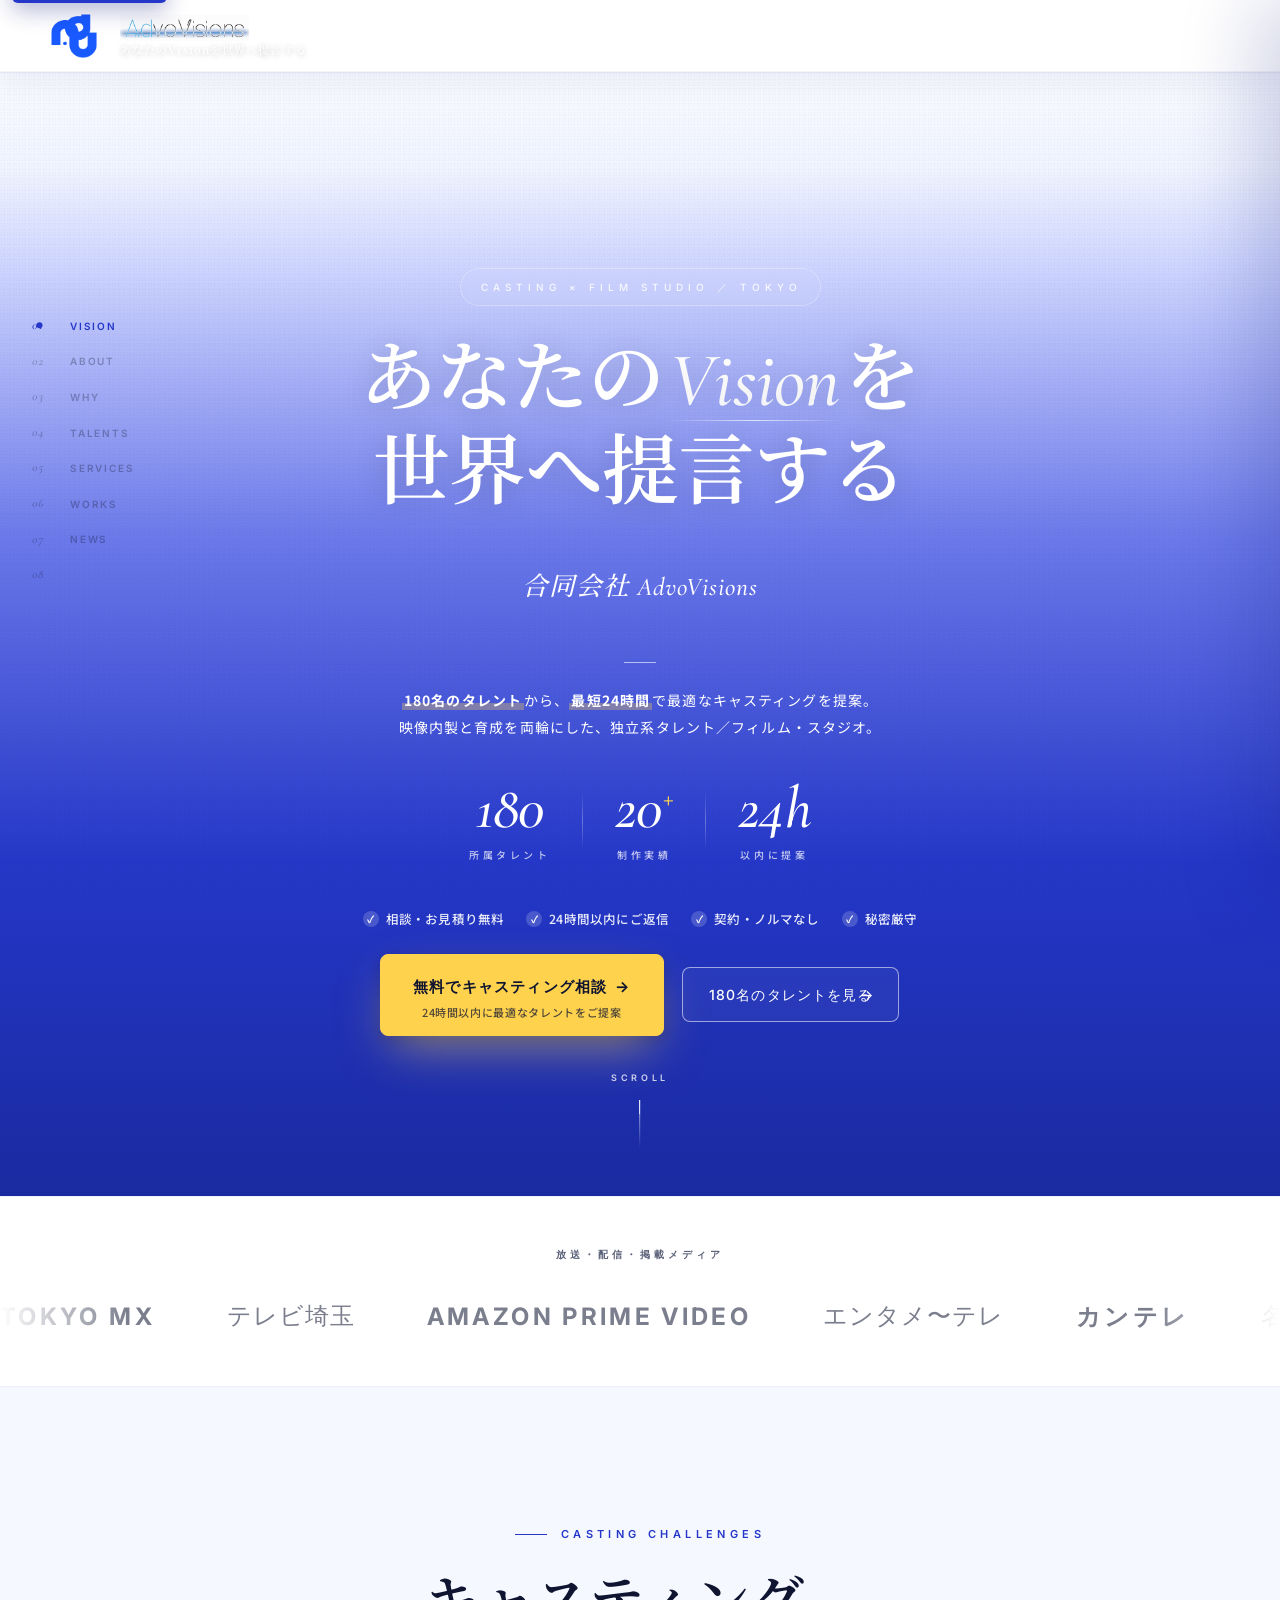
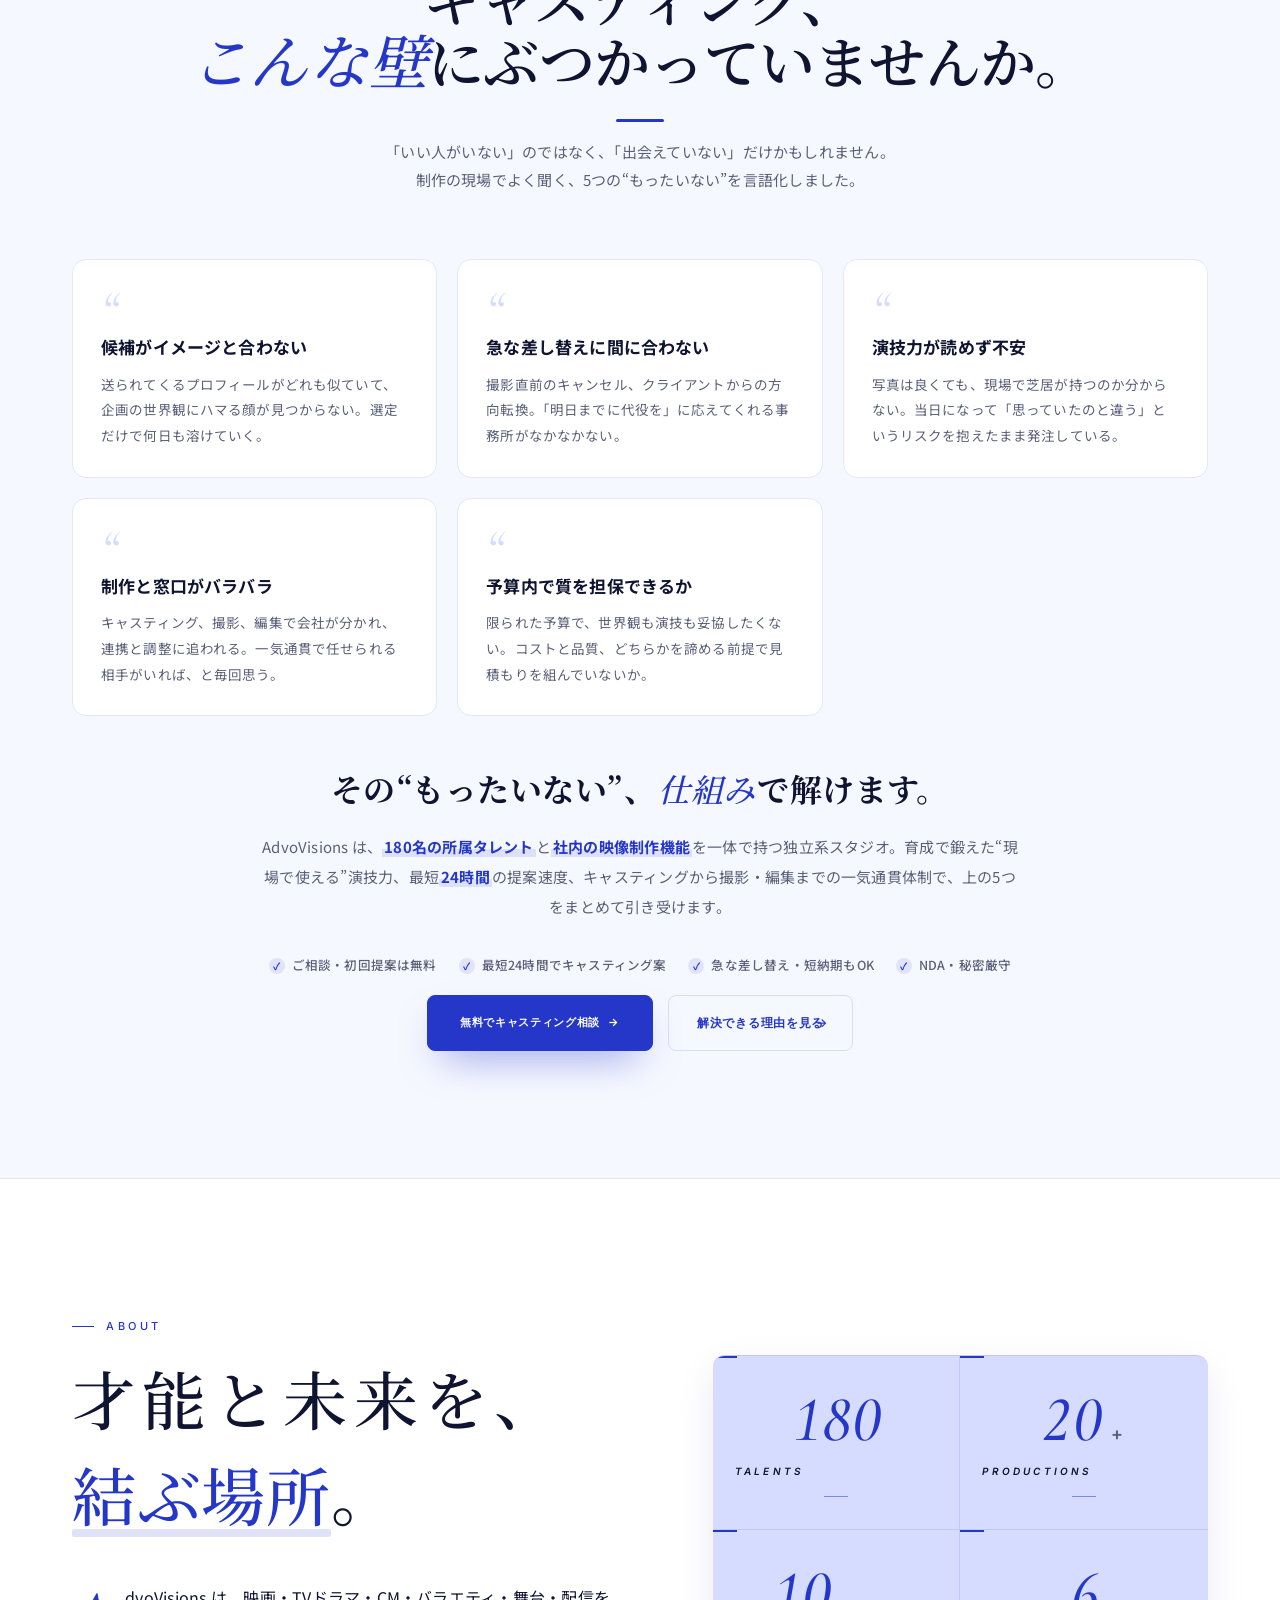
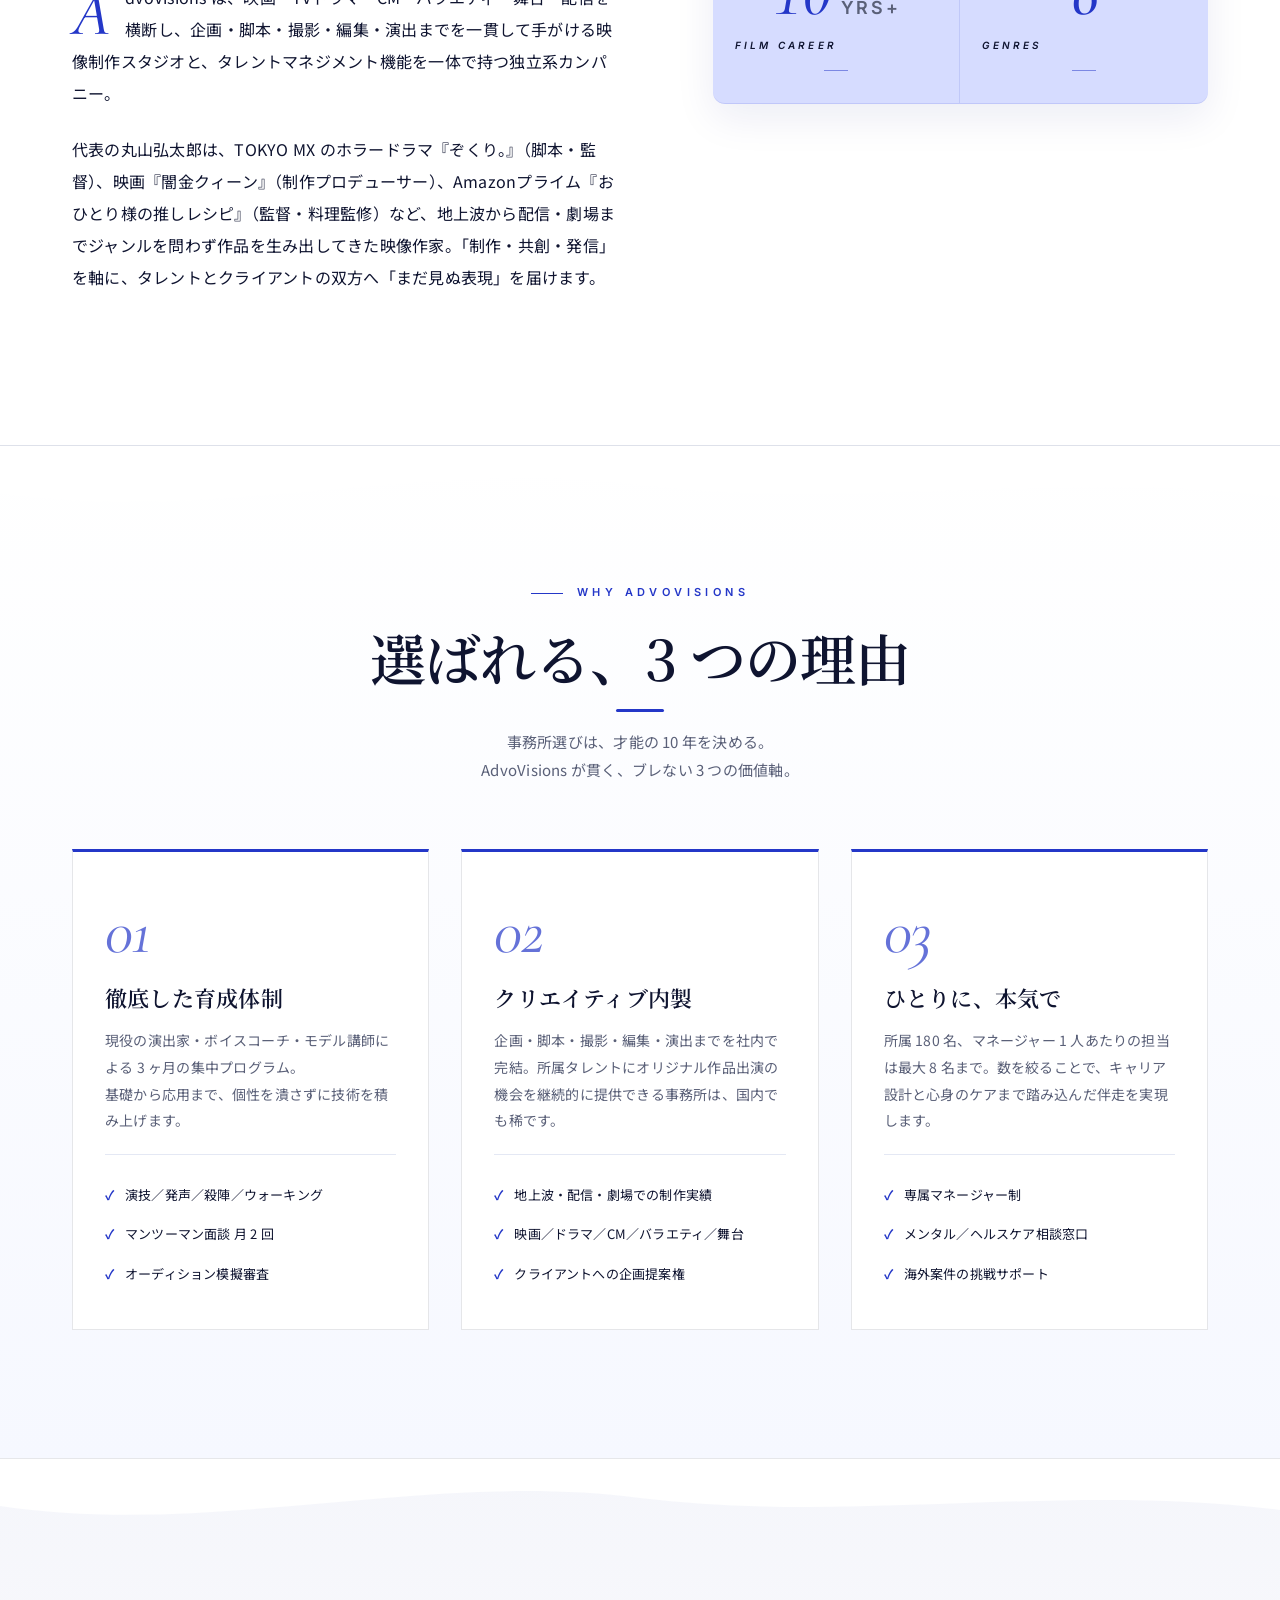
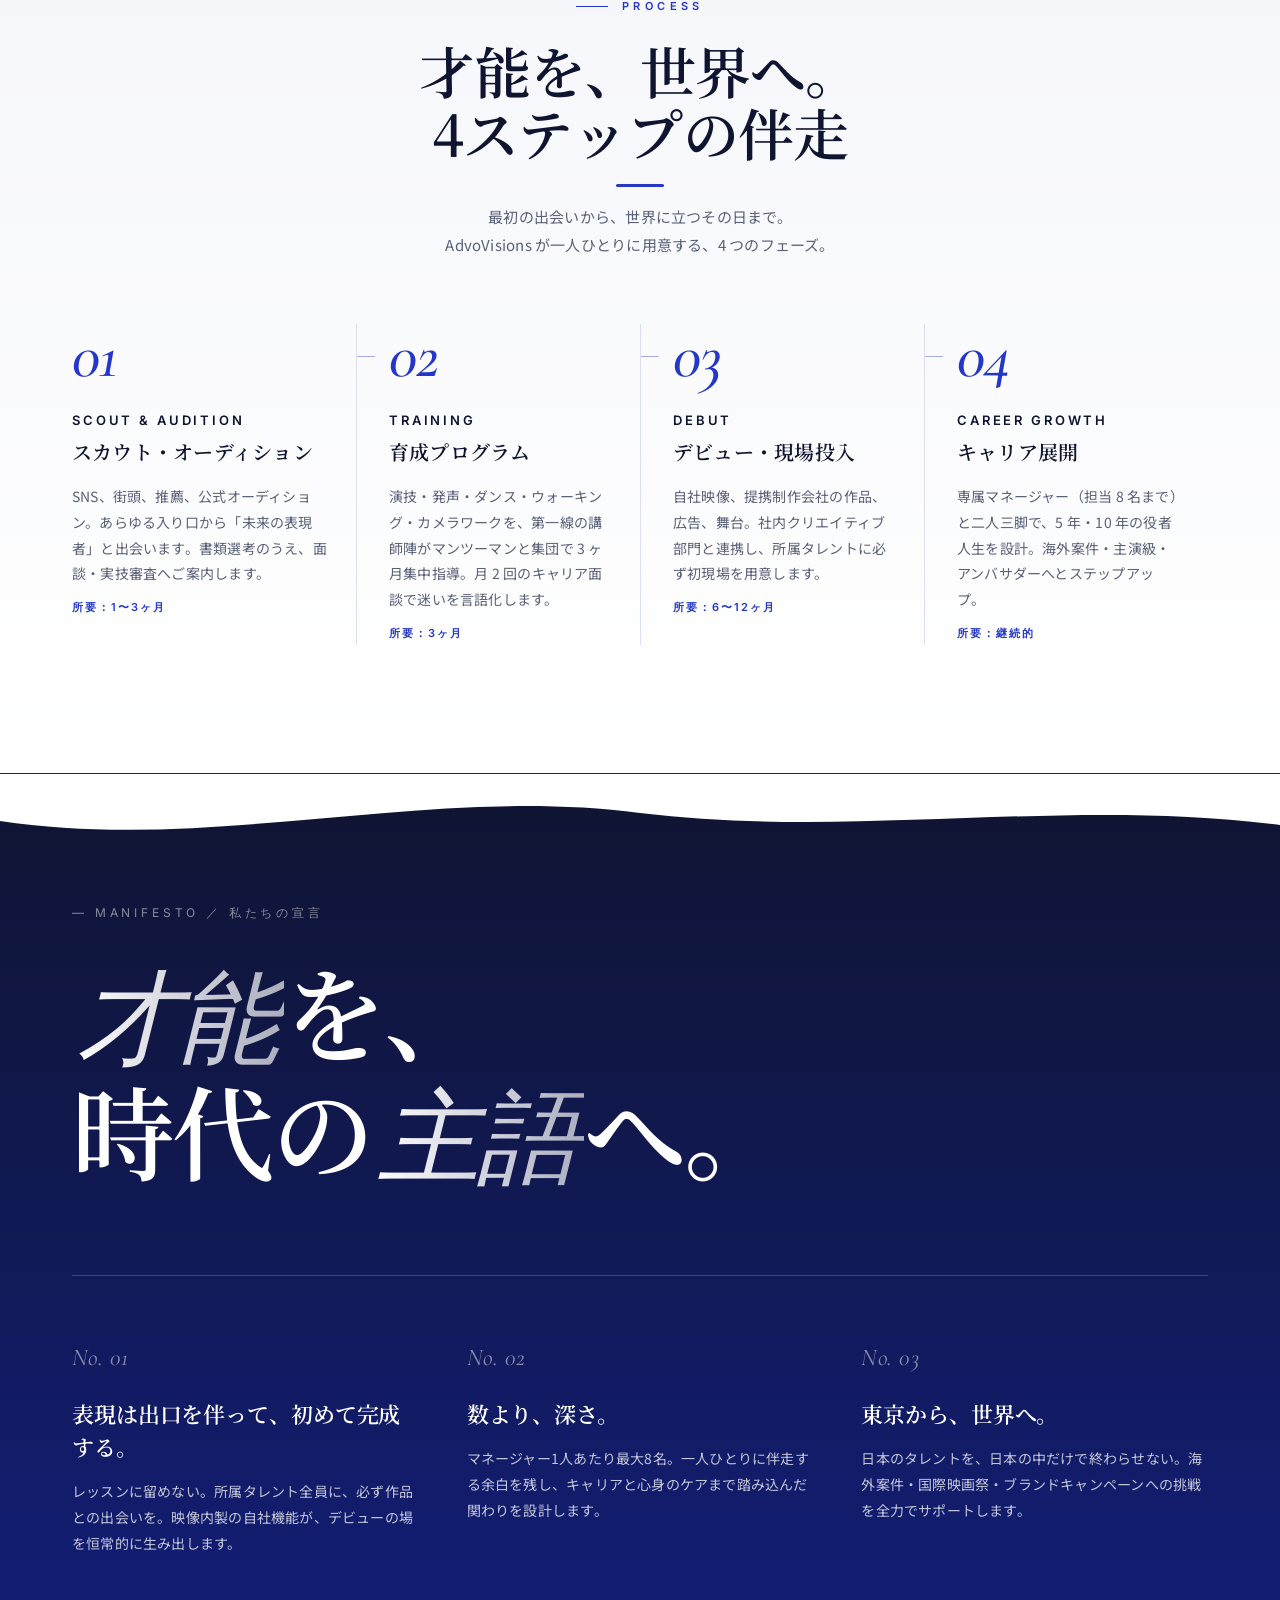
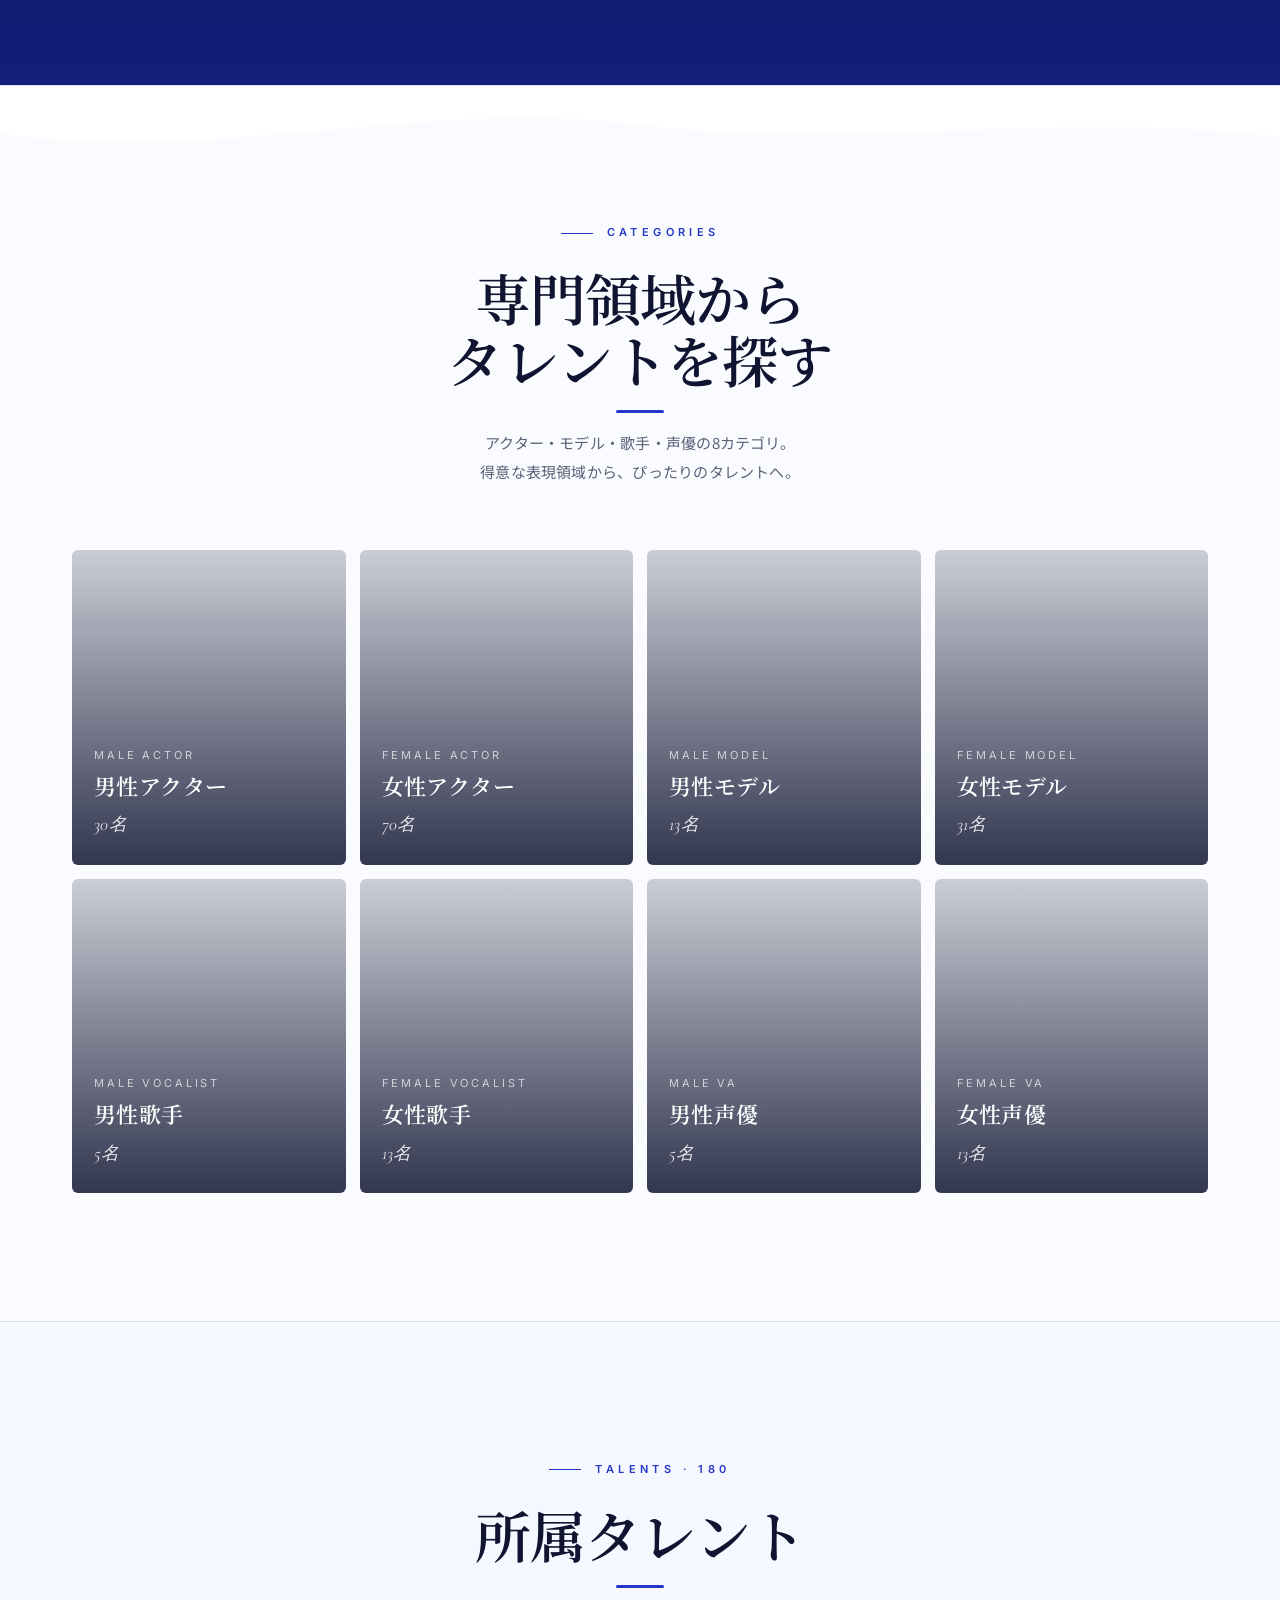
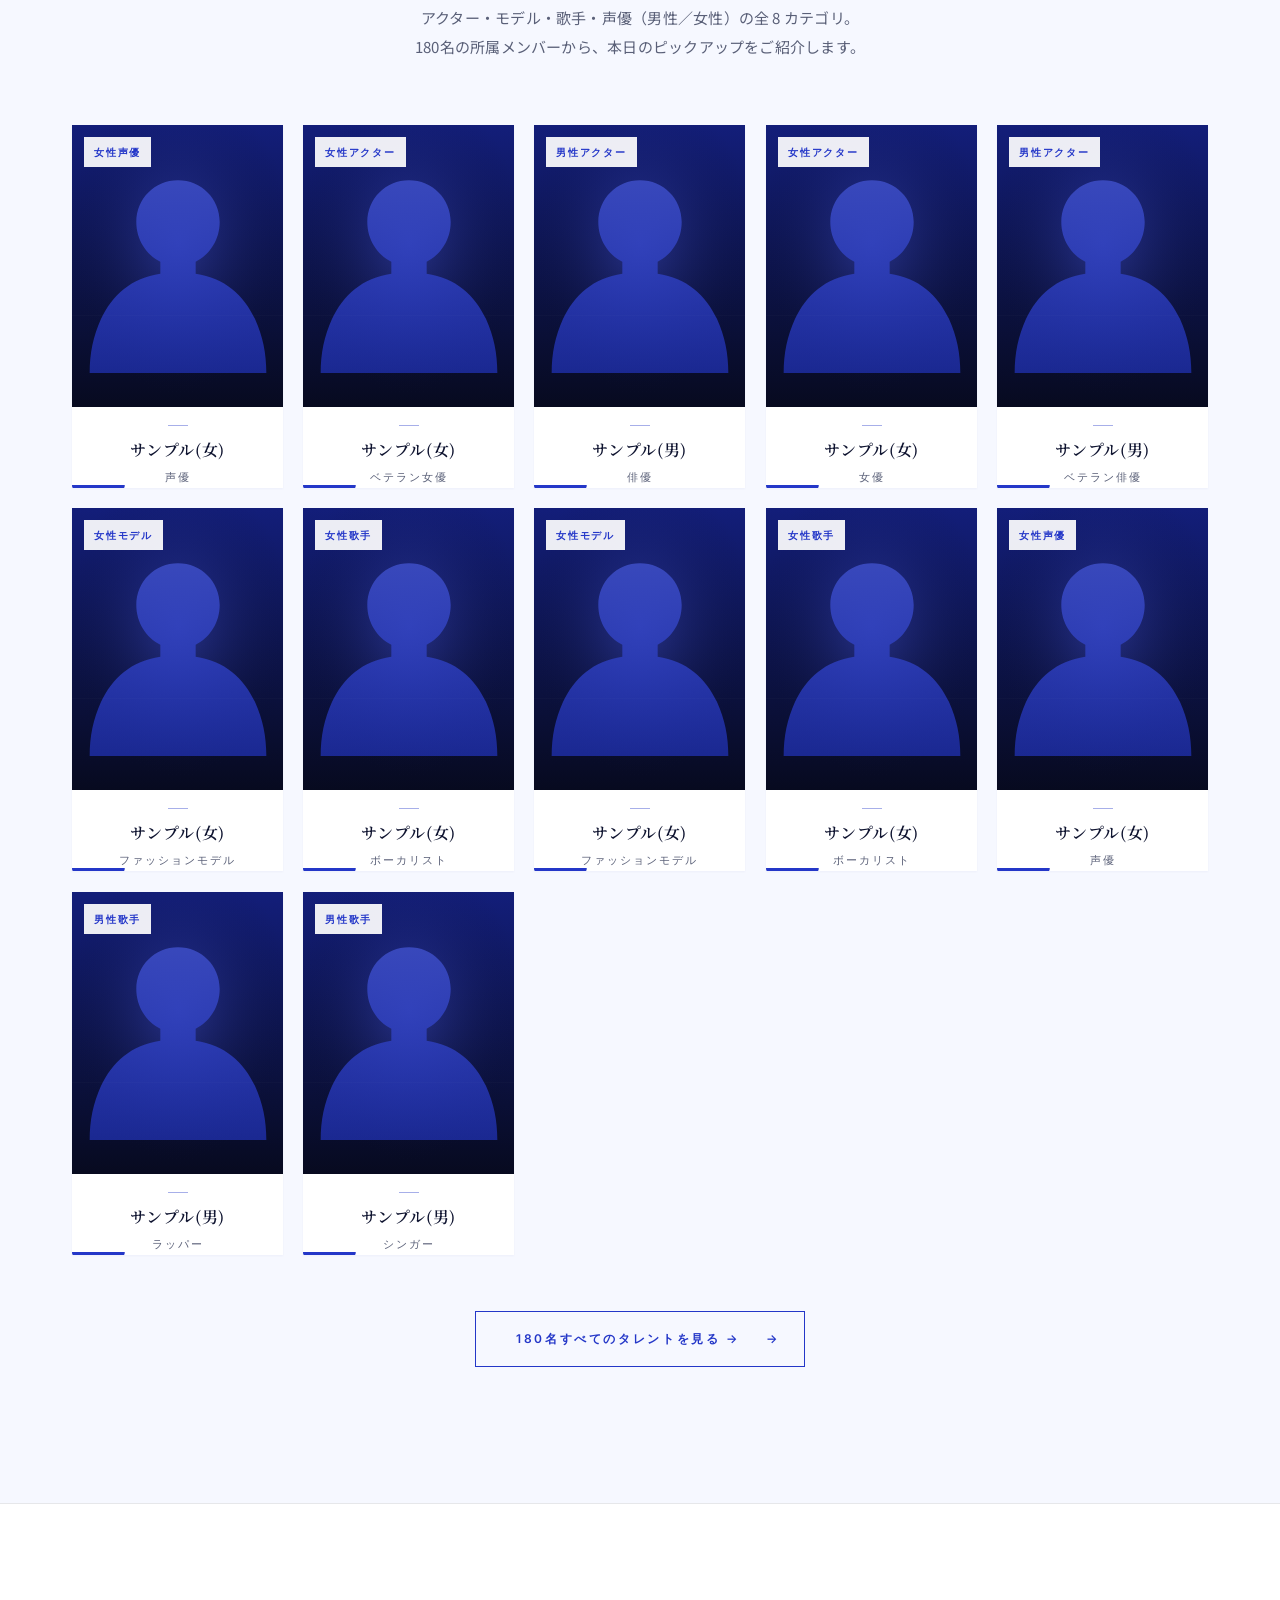
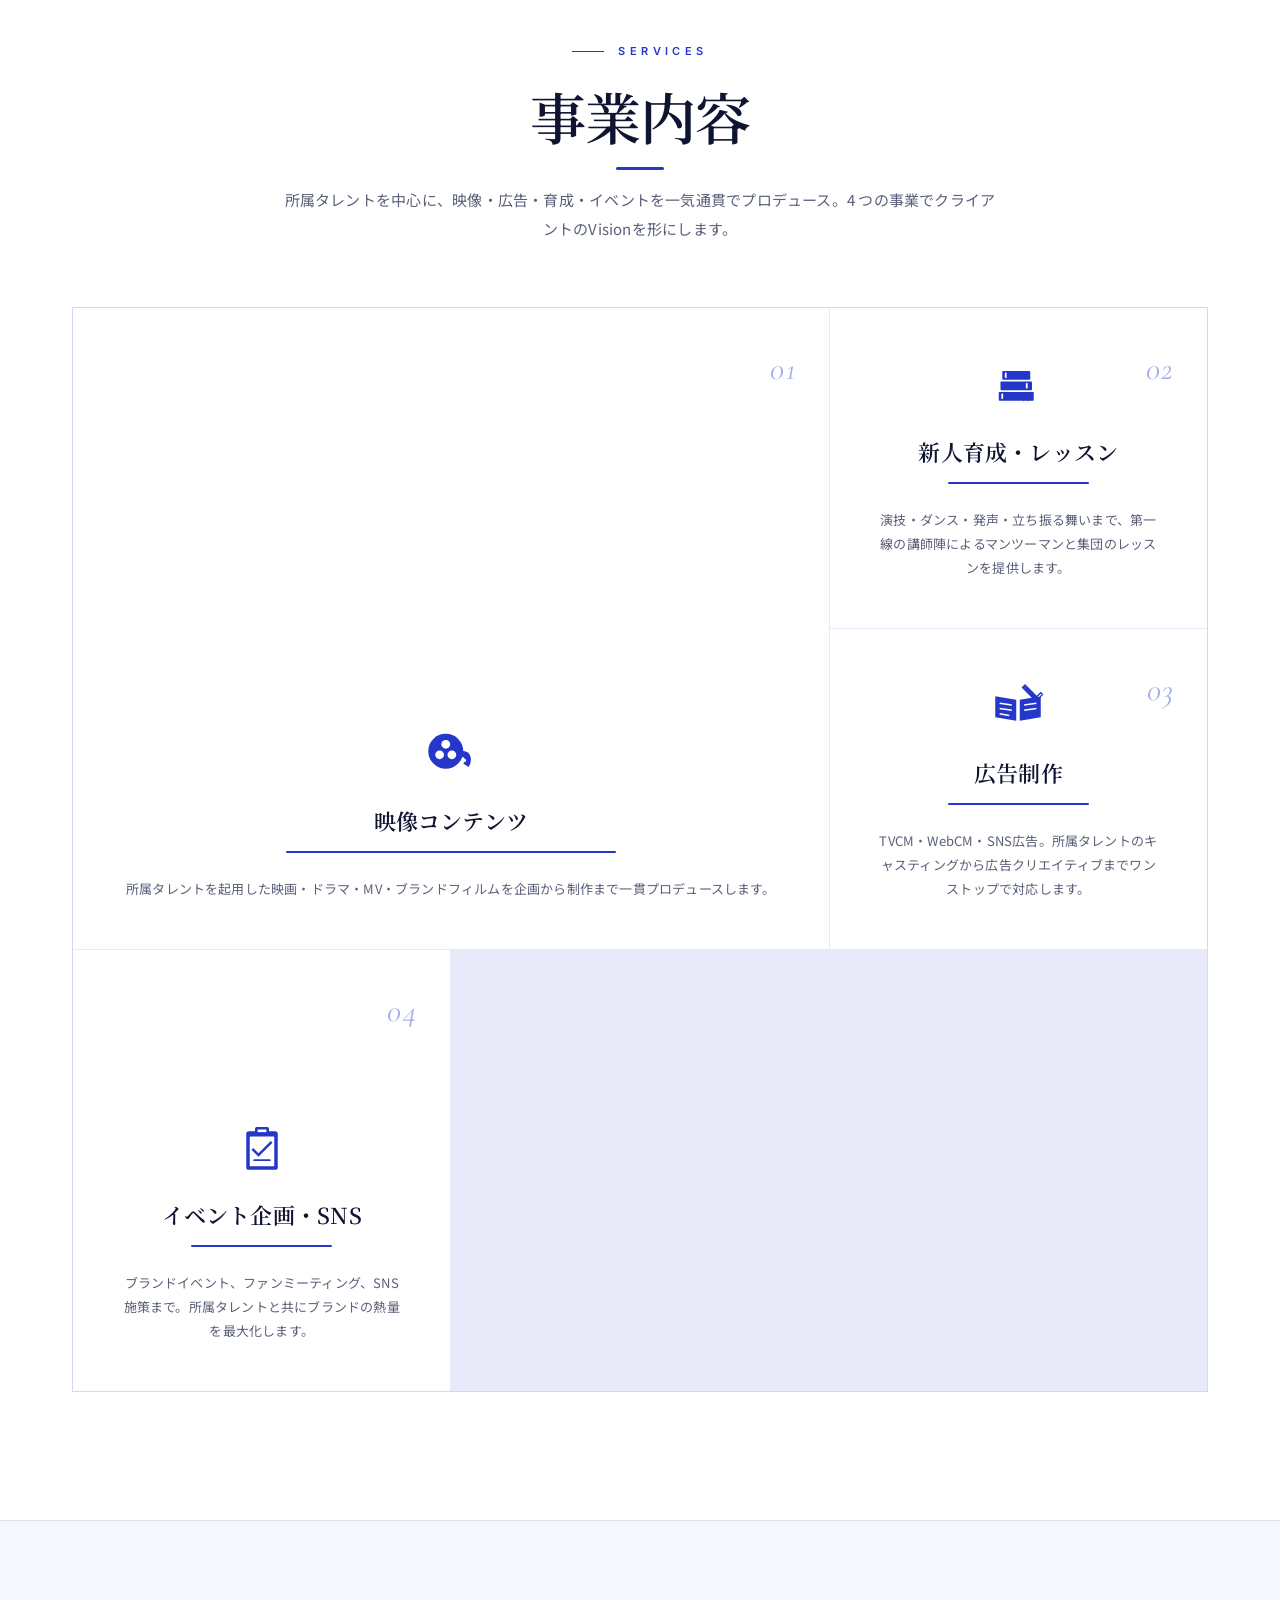
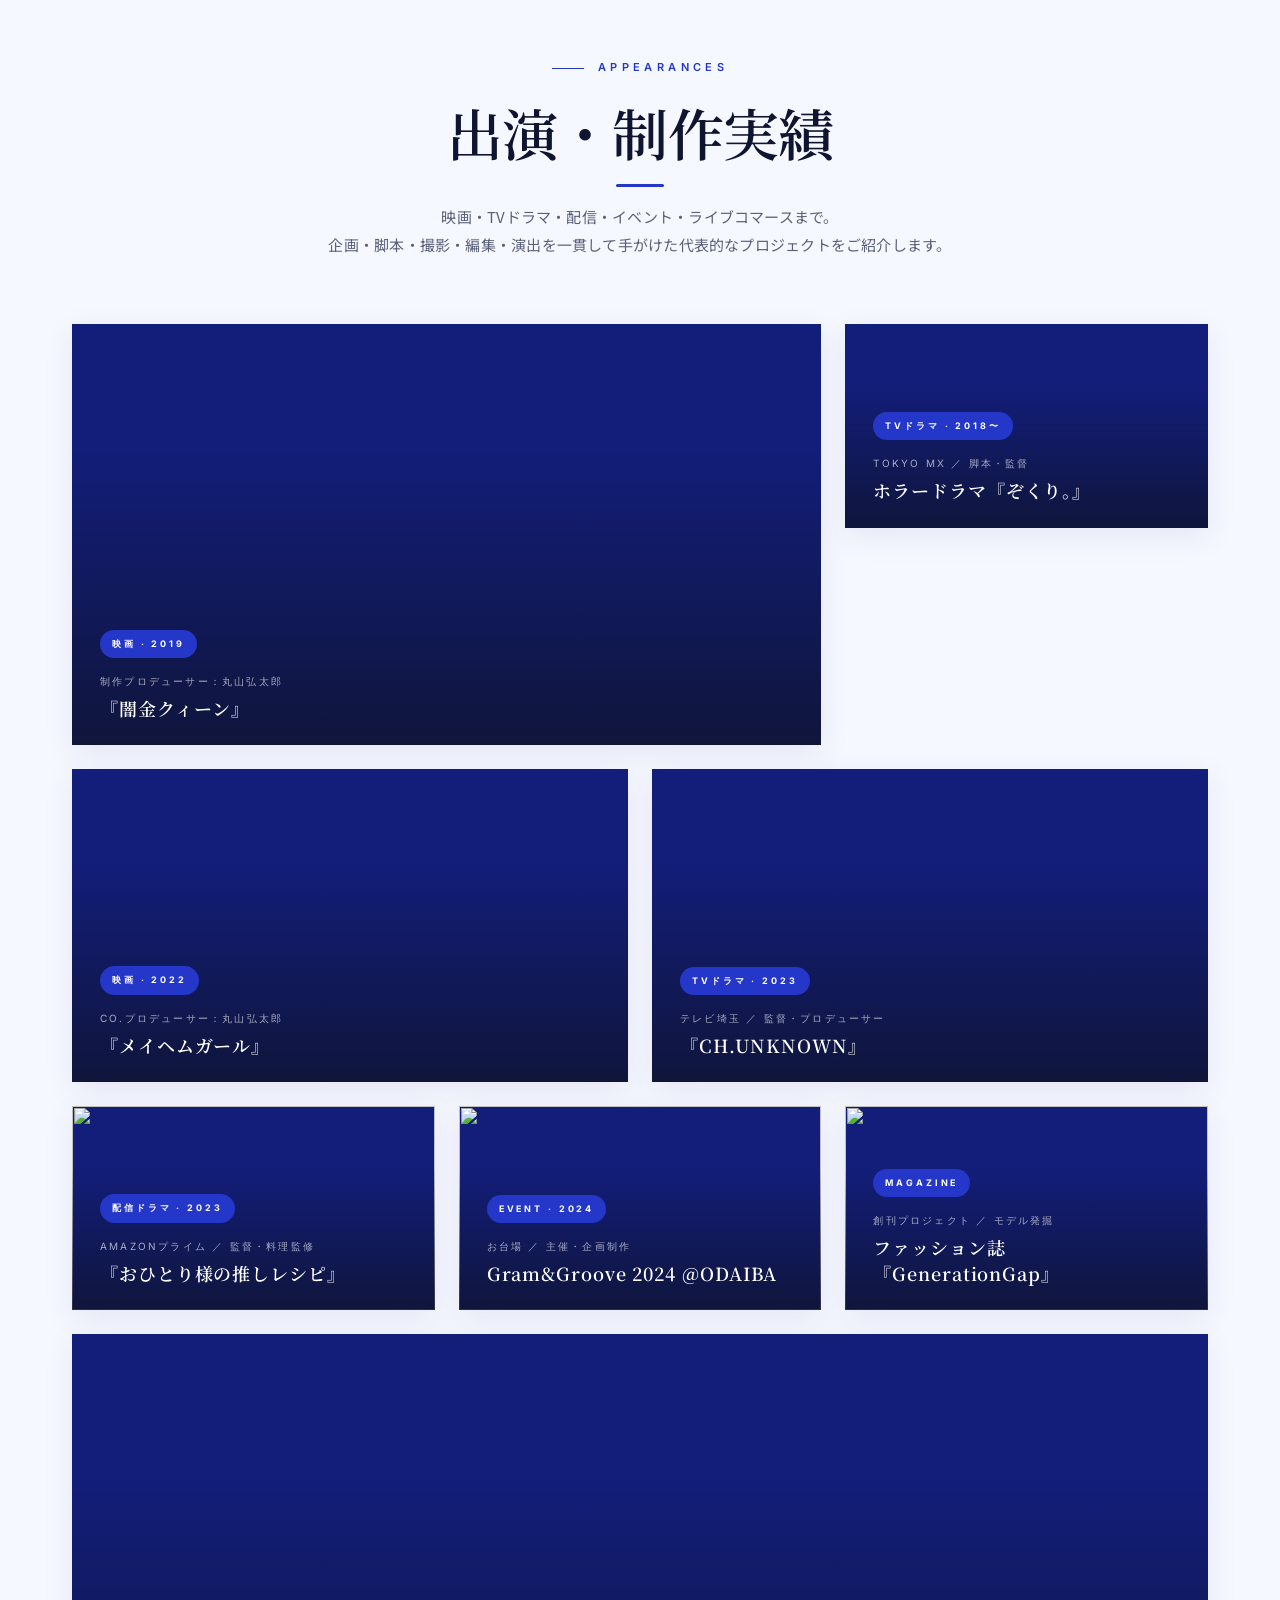
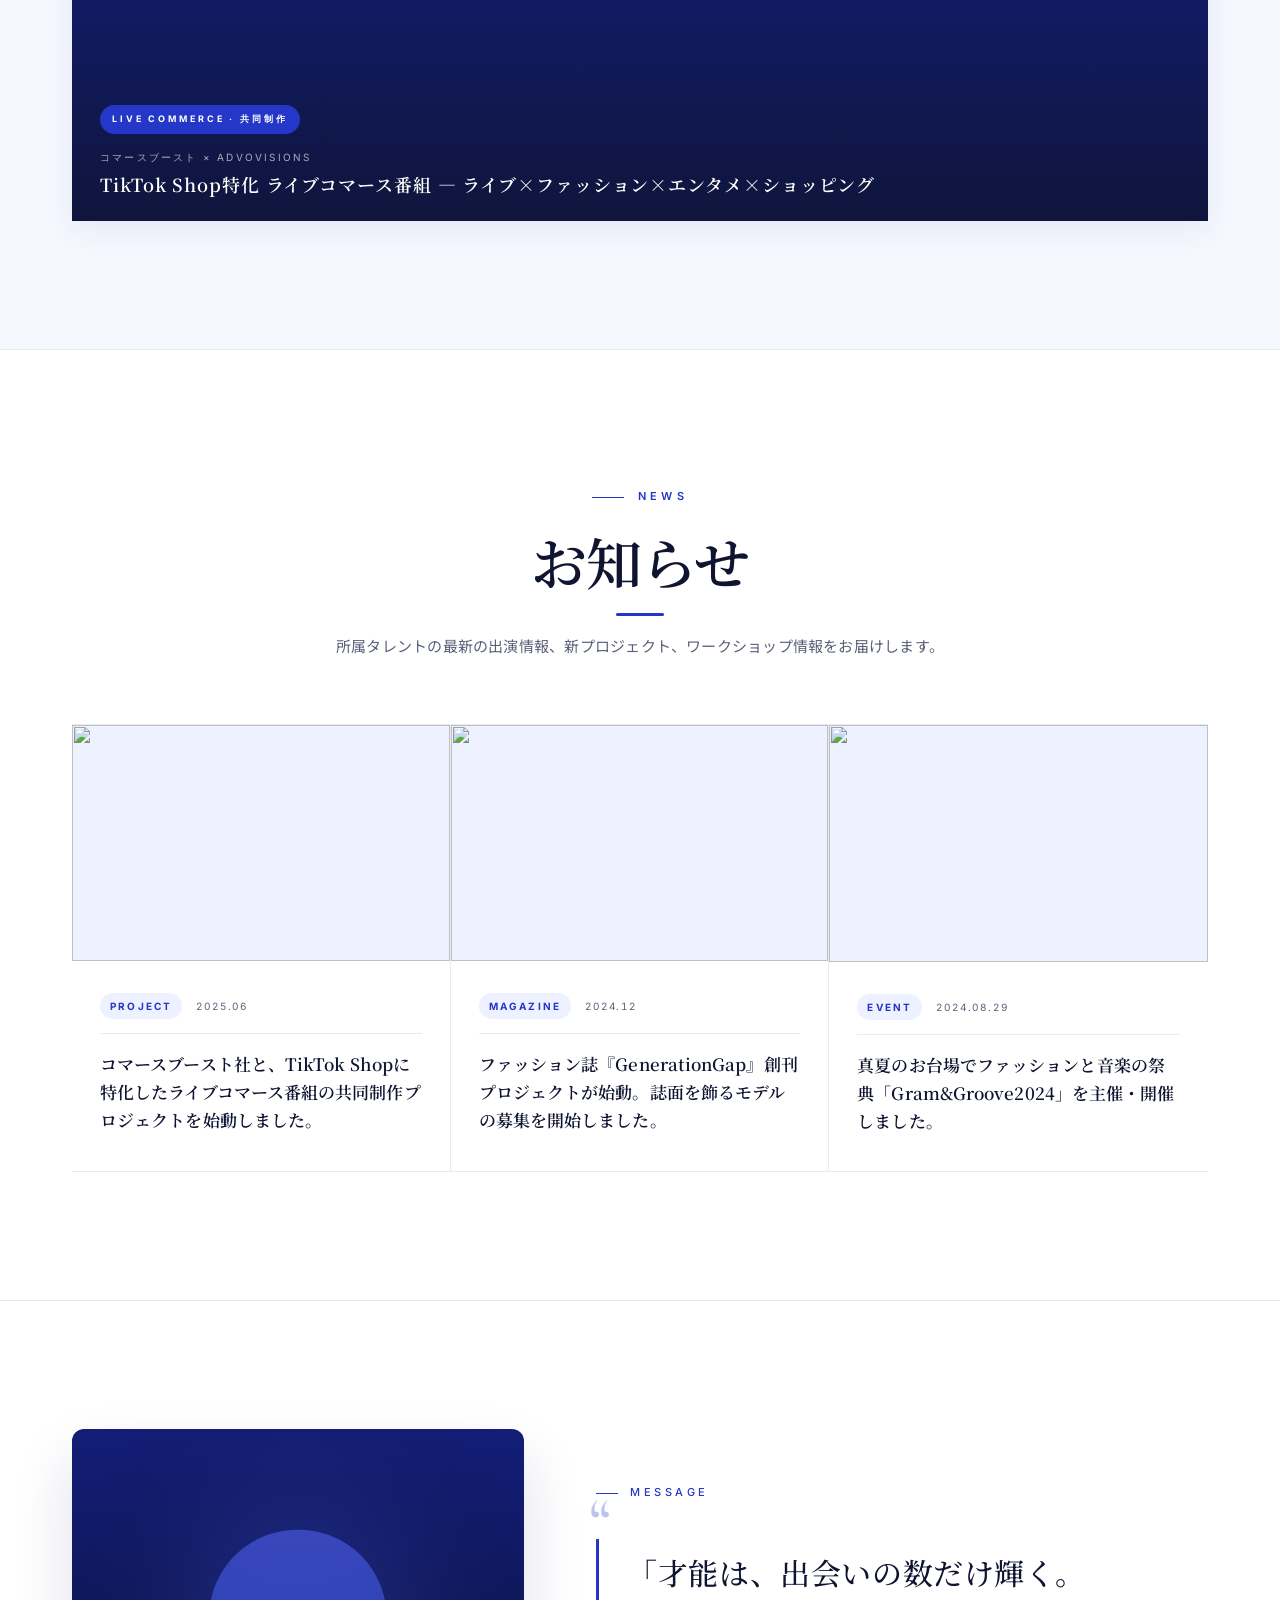
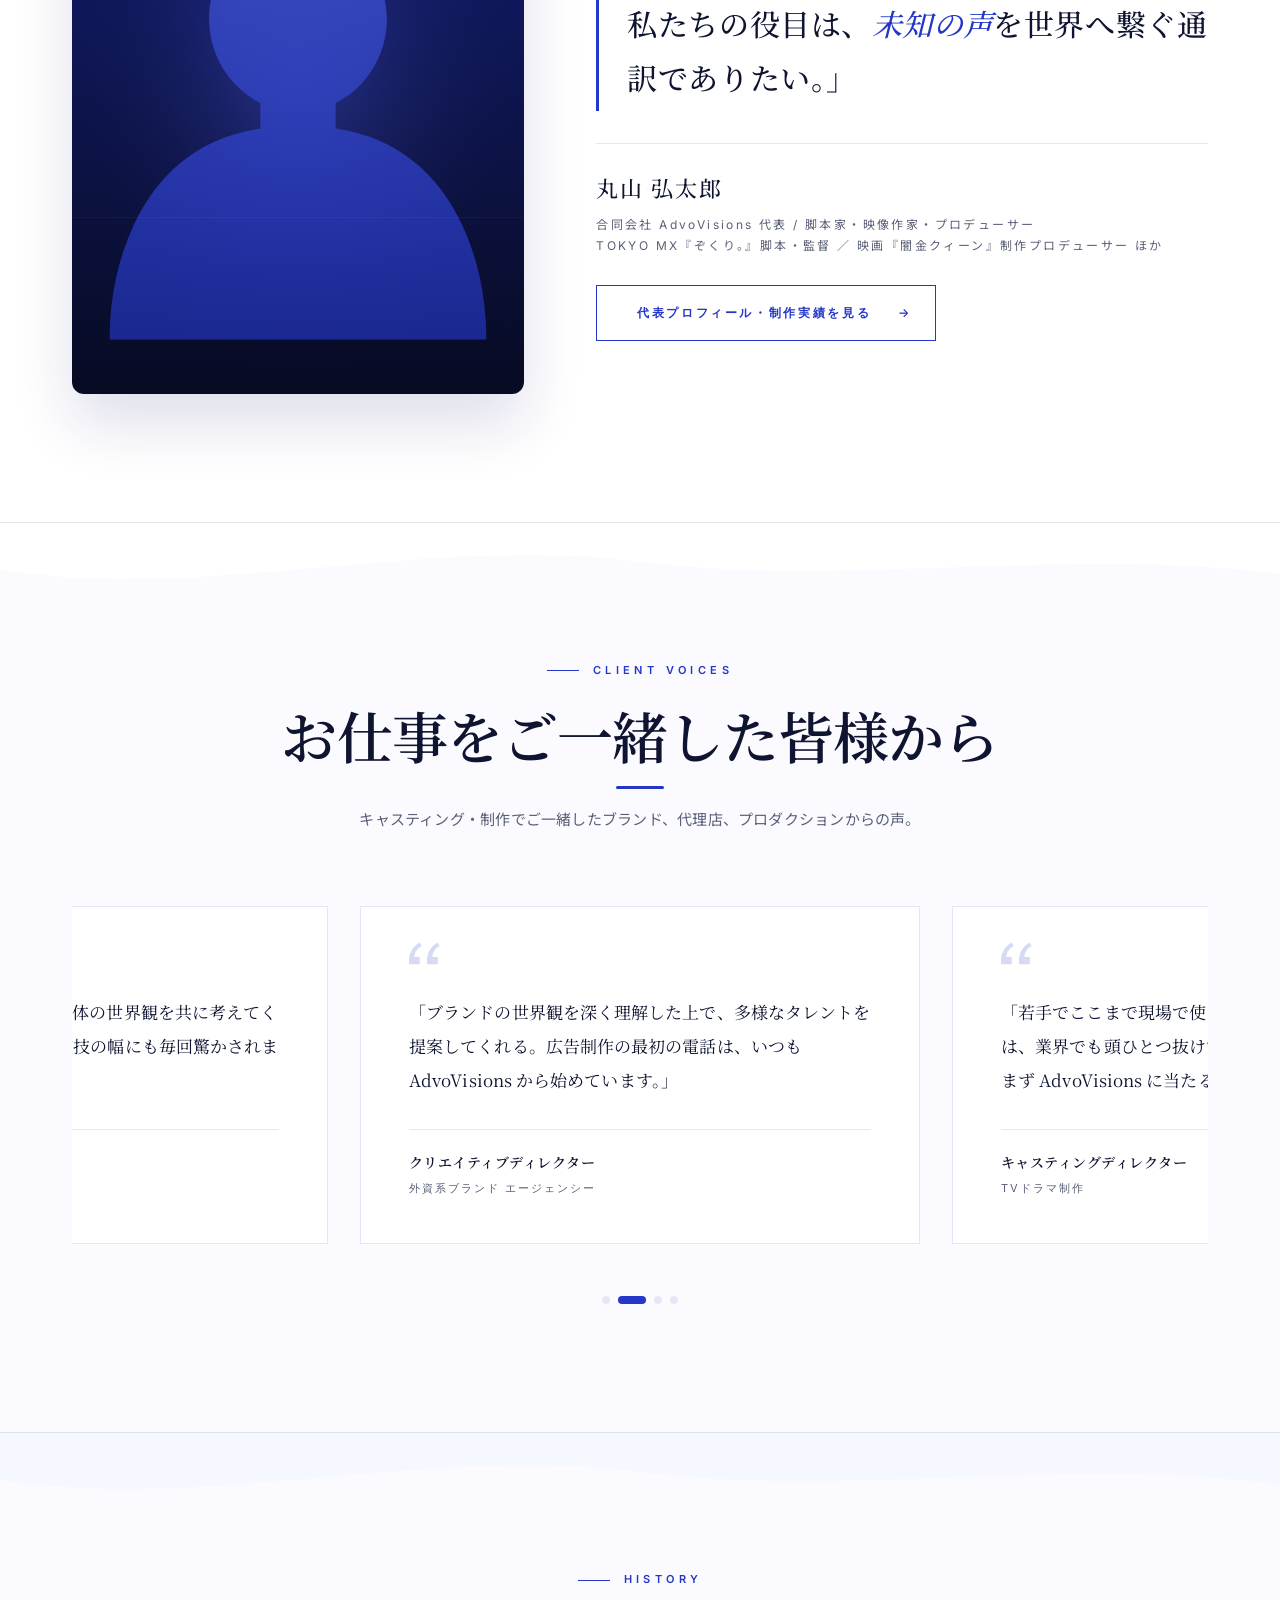
==== commit 99bb574f: "Ground site copy in real AdvoVisions / Maruyama track record Replace fabricated placeholder claims w" ====
--- a/index.html
+++ b/index.html
@@ -1,4 +1,4 @@
-<!doctype html><html lang="ja"><head><meta charset="utf-8"><meta http-equiv="cache-control" content="no-cache, no-store, must-revalidate"><meta http-equiv="pragma" content="no-cache"><meta http-equiv="expires" content="0"><meta name="viewport" content="width=device-width, initial-scale=1"><title>合同会社 AdvoVisions — あなたのVisionを世界へ提言する</title><meta name="description" content="合同会社AdvoVisionsは、180名の所属タレント・アーティストを擁する芸能事務所。アクター・モデル・歌手・声優（男性／女性）のマネジメントから、映像制作・広告キャスティング・イベント企画まで。"><link rel="icon" type="image/png" href="assets/img/logo-original.png?v=93"><link rel="preconnect" href="https://fonts.googleapis.com"><link rel="preconnect" href="https://fonts.gstatic.com" crossorigin><link href="https://fonts.googleapis.com/css2?family=Cormorant+Garamond:ital,wght@0,400;0,500;1,400&family=Inter:wght@300;400;500;600;700&family=Noto+Sans+JP:wght@300;400;500;600;700&family=Noto+Serif+JP:wght@400;500;600;700&display=swap" rel="stylesheet"><link rel="stylesheet" href="assets/css/style.css?v=93"><link rel="apple-touch-icon" href="assets/img/logo-original.png?v=93"><link rel="preload" as="style" href="assets/css/style.css?v=93"><link rel="canonical" href="https://shomayamamoto-ai.github.io/advovisions/"><meta property="og:type" content="website"><meta property="og:site_name" content="合同会社 AdvoVisions"><meta property="og:locale" content="ja_JP"><meta property="og:title" content="合同会社 AdvoVisions — あなたのVisionを世界へ提言する"><meta property="og:description" content="合同会社AdvoVisionsは、180名の所属タレント・アーティストを擁する芸能事務所。アクター・モデル・歌手・声優（男性／女性）のマネジメントから、映像制作・広告キャスティング・イベント企画まで。"><meta property="og:url" content="https://shomayamamoto-ai.github.io/advovisions/"><meta property="og:image" content="https://shomayamamoto-ai.github.io/advovisions/assets/img/og-default.jpg?v=93"><meta property="og:image:width" content="1200"><meta property="og:image:height" content="630"><meta name="twitter:card" content="summary_large_image"><meta name="twitter:title" content="合同会社 AdvoVisions — あなたのVisionを世界へ提言する"><meta name="twitter:description" content="合同会社AdvoVisionsは、180名の所属タレント・アーティストを擁する芸能事務所。アクター・モデル・歌手・声優（男性／女性）のマネジメントから、映像制作・広告キャスティング・イベント企画まで。"><meta name="twitter:image" content="https://shomayamamoto-ai.github.io/advovisions/assets/img/og-default.jpg?v=93"><meta name="theme-color" content="#2437c8">
+<!doctype html><html lang="ja"><head><meta charset="utf-8"><meta http-equiv="cache-control" content="no-cache, no-store, must-revalidate"><meta http-equiv="pragma" content="no-cache"><meta http-equiv="expires" content="0"><meta name="viewport" content="width=device-width, initial-scale=1"><title>合同会社 AdvoVisions — あなたのVisionを世界へ提言する</title><meta name="description" content="合同会社AdvoVisionsは、映画・ドラマ・CM・バラエティ・舞台・配信を横断する映像制作とタレントマネジメントの会社。企画・脚本・撮影・編集・演出までの一貫体制で「制作・共創・発信」を実現します。"><link rel="icon" type="image/png" href="assets/img/logo-original.png?v=94"><link rel="preconnect" href="https://fonts.googleapis.com"><link rel="preconnect" href="https://fonts.gstatic.com" crossorigin><link href="https://fonts.googleapis.com/css2?family=Cormorant+Garamond:ital,wght@0,400;0,500;1,400&family=Inter:wght@300;400;500;600;700&family=Noto+Sans+JP:wght@300;400;500;600;700&family=Noto+Serif+JP:wght@400;500;600;700&display=swap" rel="stylesheet"><link rel="stylesheet" href="assets/css/style.css?v=94"><link rel="apple-touch-icon" href="assets/img/logo-original.png?v=94"><link rel="preload" as="style" href="assets/css/style.css?v=94"><link rel="canonical" href="https://shomayamamoto-ai.github.io/advovisions/"><meta property="og:type" content="website"><meta property="og:site_name" content="合同会社 AdvoVisions"><meta property="og:locale" content="ja_JP"><meta property="og:title" content="合同会社 AdvoVisions — あなたのVisionを世界へ提言する"><meta property="og:description" content="合同会社AdvoVisionsは、映画・ドラマ・CM・バラエティ・舞台・配信を横断する映像制作とタレントマネジメントの会社。企画・脚本・撮影・編集・演出までの一貫体制で「制作・共創・発信」を実現します。"><meta property="og:url" content="https://shomayamamoto-ai.github.io/advovisions/"><meta property="og:image" content="https://shomayamamoto-ai.github.io/advovisions/assets/img/og-default.jpg?v=94"><meta property="og:image:width" content="1200"><meta property="og:image:height" content="630"><meta name="twitter:card" content="summary_large_image"><meta name="twitter:title" content="合同会社 AdvoVisions — あなたのVisionを世界へ提言する"><meta name="twitter:description" content="合同会社AdvoVisionsは、映画・ドラマ・CM・バラエティ・舞台・配信を横断する映像制作とタレントマネジメントの会社。企画・脚本・撮影・編集・演出までの一貫体制で「制作・共創・発信」を実現します。"><meta name="twitter:image" content="https://shomayamamoto-ai.github.io/advovisions/assets/img/og-default.jpg?v=94"><meta name="theme-color" content="#2437c8">
 <script type="application/ld+json">
   {
     "@context": "https://schema.org",
@@ -16,6 +16,12 @@
       "addressRegion": "東京都",
       "addressCountry": "JP"
     },
+    "foundingDate": "2024-01",
+    "founder": {
+      "@type": "Person",
+      "name": "丸山 弘太郎",
+      "jobTitle": "代表 / 脚本家・映像作家・プロデューサー"
+    },
     "sameAs": [
       "https://instagram.com/advovisions"
     ]
@@ -28,18 +34,15 @@
     gtag('js', new Date());
     gtag('config', 'G-XXXXXXXXXX', { anonymize_ip: true });
   </script>
-</head><body><div class="opener" id="opener" aria-hidden="true"><div class="o-grain" aria-hidden="true"></div><div class="o-vignette" aria-hidden="true"></div><div class="o-bar o-bar-top" aria-hidden="true"></div><div class="o-bar o-bar-bot" aria-hidden="true"></div><div class="o-scan" aria-hidden="true"></div><div class="opener-act act-1"><div class="o-stage"><div class="o-mark-row"><span class="o-mark-line left" aria-hidden="true"></span><span class="o-mark-tag" aria-hidden="true">EST. 2014</span></div><div class="o-mark-wrap"><span class="o-mark"><span class="o-mark-inner">AdvoVisions</span></span></div><div class="o-mark-sub"><span>TALENT</span><span class="o-dot" aria-hidden="true"></span><span>FILM STUDIO</span><span class="o-dot" aria-hidden="true"></span><span>TOKYO</span></div></div></div><div class="opener-act act-2"><div class="o-frame"><span class="o-corner tl" aria-hidden="true"></span><span class="o-corner tr" aria-hidden="true"></span><span class="o-corner bl" aria-hidden="true"></span><span class="o-corner br" aria-hidden="true"></span><div class="o-top"><span class="o-eyebrow">— ADVOVISIONS</span><span class="o-loc">TOKYO / TALENT × FILM</span></div><div class="o-mid"><span class="o-rule"><span class="o-rule-fill" id="o-rule"></span></span><h1 class="o-title"><span class="o-line"><span class="o-line-inner">あらゆる人々に、</span></span><span class="o-line"><em><span class="o-line-inner">表現を。</span></em></span></h1><p class="o-sub">新しい才能を生み出す。出口のあるレッスン。</p></div><div class="o-bot"><span class="o-state">NOW LOADING</span><span class="o-pct" id="o-pct">000</span></div></div></div><div class="o-shutter o-shutter-t" aria-hidden="true"></div><div class="o-shutter o-shutter-b" aria-hidden="true"></div></div><script>(function(){var o=document.getElementById("opener");if(!o)return;try{if(sessionStorage.getItem("av_opener_shown")==="1"){o.style.display="none";return;}sessionStorage.setItem("av_opener_shown","1");}catch(e){}var pct=document.getElementById("o-pct"),rf=document.getElementById("o-rule");setTimeout(function(){o.classList.add("a2")},1500);setTimeout(function(){var t0=performance.now(),dur=1800;function tick(now){var t=Math.min(1,(now-t0)/dur),e=t<.5?2*t*t:1-Math.pow(-2*t+2,2)/2,n=Math.floor(e*100);if(pct)pct.textContent=("00"+n).slice(-3);if(rf)rf.style.setProperty("transform","scaleX("+(e)+")","important");if(t<1)requestAnimationFrame(tick);else setTimeout(close,600);}requestAnimationFrame(tick);},2000);function close(){o.classList.add("done");setTimeout(function(){o.style.display="none";},1100);}o.addEventListener("click",close);})();</script><a href="#main-content" class="skip-link">Skip to content</a>
+</head><body><div class="opener" id="opener" aria-hidden="true"><div class="o-grain" aria-hidden="true"></div><div class="o-vignette" aria-hidden="true"></div><div class="o-bar o-bar-top" aria-hidden="true"></div><div class="o-bar o-bar-bot" aria-hidden="true"></div><div class="o-scan" aria-hidden="true"></div><div class="opener-act act-1"><div class="o-stage"><div class="o-mark-row"><span class="o-mark-line left" aria-hidden="true"></span><span class="o-mark-tag" aria-hidden="true">EST. 2024</span></div><div class="o-mark-wrap"><span class="o-mark"><span class="o-mark-inner">AdvoVisions</span></span></div><div class="o-mark-sub"><span>TALENT</span><span class="o-dot" aria-hidden="true"></span><span>FILM STUDIO</span><span class="o-dot" aria-hidden="true"></span><span>TOKYO</span></div></div></div><div class="opener-act act-2"><div class="o-frame"><span class="o-corner tl" aria-hidden="true"></span><span class="o-corner tr" aria-hidden="true"></span><span class="o-corner bl" aria-hidden="true"></span><span class="o-corner br" aria-hidden="true"></span><div class="o-top"><span class="o-eyebrow">— ADVOVISIONS</span><span class="o-loc">TOKYO / TALENT × FILM</span></div><div class="o-mid"><span class="o-rule"><span class="o-rule-fill" id="o-rule"></span></span><h1 class="o-title"><span class="o-line"><span class="o-line-inner">あらゆる人々に、</span></span><span class="o-line"><em><span class="o-line-inner">表現を。</span></em></span></h1><p class="o-sub">新しい才能を生み出す。出口のあるレッスン。</p></div><div class="o-bot"><span class="o-state">NOW LOADING</span><span class="o-pct" id="o-pct">000</span></div></div></div><div class="o-shutter o-shutter-t" aria-hidden="true"></div><div class="o-shutter o-shutter-b" aria-hidden="true"></div></div><script>(function(){var o=document.getElementById("opener");if(!o)return;try{if(sessionStorage.getItem("av_opener_shown")==="1"){o.style.display="none";return;}sessionStorage.setItem("av_opener_shown","1");}catch(e){}var pct=document.getElementById("o-pct"),rf=document.getElementById("o-rule");setTimeout(function(){o.classList.add("a2")},1500);setTimeout(function(){var t0=performance.now(),dur=1800;function tick(now){var t=Math.min(1,(now-t0)/dur),e=t<.5?2*t*t:1-Math.pow(-2*t+2,2)/2,n=Math.floor(e*100);if(pct)pct.textContent=("00"+n).slice(-3);if(rf)rf.style.setProperty("transform","scaleX("+(e)+")","important");if(t<1)requestAnimationFrame(tick);else setTimeout(close,600);}requestAnimationFrame(tick);},2000);function close(){o.classList.add("done");setTimeout(function(){o.style.display="none";},1100);}o.addEventListener("click",close);})();</script><a href="#main-content" class="skip-link">Skip to content</a>
 
-<div class="scroll-progress" aria-hidden="true"></div><header class="site-header on-hero"><a href="index.html" class="logo"><span class="logo-wrap logo-wrap-header"><img class="logo-icon" src="assets/img/logo-original.png?v=93" alt=""><span class="logo-text-col"><img class="logo-text" src="assets/img/logo.png?v=93" alt="AdvoVisions"><span class="logo-tagline" aria-hidden="true">あなたのVisionを世界へ提言する</span></span></span></a><nav class="nav" aria-label="Primary"><ul><li><a href="index.html" class="active" aria-current="page">Home</a></li><li><a href="#services">Services</a></li><li><a href="members.html">Talents</a></li><li><a href="#works">Works</a></li><li><a href="news.html">News</a></li><li><a href="#contact">Contact</a></li></ul></nav><button class="nav-toggle" aria-label="Menu"><span></span><span></span><span></span></button></header><section id="main-content" class="hero"><video class="hero-video" autoplay muted loop playsinline preload="auto" disablepictureinpicture disableremoteplayback controlslist="nodownload nofullscreen noremoteplayback noplaybackrate" aria-hidden="true"><source src="https://videos.pexels.com/video-files/3141210/3141210-uhd_2560_1440_25fps.mp4" type="video/mp4"></video><div class="hero-content"><span class="hero-eyebrow">CASTING × FILM STUDIO ／ TOKYO</span><h1 class="hero-title">あなたの<span class="en">Vision</span>を世界へ提言する</h1><div class="hero-company">合同会社 <span class="en">AdvoVisions</span></div><p class="hero-sub"><strong>180名のタレント</strong>から、<strong>最短24時間</strong>で最適なキャスティングを提案。<br>映像内製と育成を両輪にした、独立系タレント／フィルム・スタジオ。</p><ul class="hero-proof" aria-label="Key facts"><li><strong>180</strong><span>所属タレント</span></li><li><strong>480<sup>+</sup></strong><span>出演実績</span></li><li><strong>24h</strong><span>以内に提案</span></li></ul><ul class="cta-trust cta-trust-light" aria-label="安心ポイント"><li><span class="trust-check" aria-hidden="true">✓</span>相談・お見積り無料</li><li><span class="trust-check" aria-hidden="true">✓</span>24時間以内にご返信</li><li><span class="trust-check" aria-hidden="true">✓</span>契約・ノルマなし</li><li><span class="trust-check" aria-hidden="true">✓</span>秘密厳守</li></ul><div class="hero-ctas"><a href="#contact" class="btn-primary hero-cta-btn hero-cta-main"><span class="hero-cta-label">無料でキャスティング相談 <span class="hero-cta-arrow">→</span></span><span class="hero-cta-note">24時間以内に最適なタレントをご提案</span></a><a href="members.html" class="btn-outline hero-cta-btn hero-cta-outline">180名のタレントを見る</a></div></div><div class="hero-wave" aria-hidden="true"><svg viewBox="0 0 1440 120" preserveAspectRatio="none" xmlns="http://www.w3.org/2000/svg"><path d="M0,60 C240,110 480,10 720,50 C960,90 1200,30 1440,70 L1440,120 L0,120 Z" fill="#ffffff"/></svg></div><a href="#about" class="hero-cue" aria-label="Scroll to next section"><span class="hc-label">SCROLL</span><span class="hc-line"></span></a></section><section class="press-strip" aria-label="Featured media"><div class="press-strip-label">As Featured In</div><div class="press-marquee"><div class="press-track"><span class="press-item s-sans">VOGUE JAPAN</span><span class="press-item s-italic">GQ</span><span class="press-item">NYLON</span><span class="press-item s-sans">ELLE</span><span class="press-item">Pen</span><span class="press-item s-italic">Harper's Bazaar</span><span class="press-item s-sans">GINZA</span><span class="press-item">NUMÉRO</span><span class="press-item s-sans">ESQUIRE</span><span class="press-item s-italic">Vanity</span><span class="press-item">CINEMA TODAY</span><span class="press-item s-sans">NIKKEI</span><span class="press-item s-sans" aria-hidden="true">VOGUE JAPAN</span><span class="press-item s-italic" aria-hidden="true">GQ</span><span class="press-item" aria-hidden="true">NYLON</span><span class="press-item s-sans" aria-hidden="true">ELLE</span><span class="press-item" aria-hidden="true">Pen</span><span class="press-item s-italic" aria-hidden="true">Harper's Bazaar</span><span class="press-item s-sans" aria-hidden="true">GINZA</span><span class="press-item" aria-hidden="true">NUMÉRO</span><span class="press-item s-sans" aria-hidden="true">ESQUIRE</span><span class="press-item s-italic" aria-hidden="true">Vanity</span><span class="press-item" aria-hidden="true">CINEMA TODAY</span><span class="press-item s-sans" aria-hidden="true">NIKKEI</span></div></div></section><section id="challenges" class="block pain-section" aria-label="よくあるお悩み"><div class="container"><div class="block-head reveal"><div class="eyebrow">CASTING CHALLENGES</div><h2 class="block-title">キャスティング、<br><em class="serif-italic">こんな壁</em>にぶつかっていませんか。</h2><p class="block-desc">「いい人がいない」のではなく、「出会えていない」だけかもしれません。<br>制作の現場でよく聞く、5つの“もったいない”を言語化しました。</p></div><div class="pain-grid stagger"><article class="pain-card reveal"><span class="pain-quote" aria-hidden="true">“</span><h3 class="pain-title">候補がイメージと合わない</h3><p class="pain-text">送られてくるプロフィールがどれも似ていて、企画の世界観にハマる顔が見つからない。選定だけで何日も溶けていく。</p></article><article class="pain-card reveal"><span class="pain-quote" aria-hidden="true">“</span><h3 class="pain-title">急な差し替えに間に合わない</h3><p class="pain-text">撮影直前のキャンセル、クライアントからの方向転換。「明日までに代役を」に応えてくれる事務所がなかなかない。</p></article><article class="pain-card reveal"><span class="pain-quote" aria-hidden="true">“</span><h3 class="pain-title">演技力が読めず不安</h3><p class="pain-text">写真は良くても、現場で芝居が持つのか分からない。当日になって「思っていたのと違う」というリスクを抱えたまま発注している。</p></article><article class="pain-card reveal"><span class="pain-quote" aria-hidden="true">“</span><h3 class="pain-title">制作と窓口がバラバラ</h3><p class="pain-text">キャスティング、撮影、編集で会社が分かれ、連携と調整に追われる。一気通貫で任せられる相手がいれば、と毎回思う。</p></article><article class="pain-card reveal"><span class="pain-quote" aria-hidden="true">“</span><h3 class="pain-title">予算内で質を担保できるか</h3><p class="pain-text">限られた予算で、世界観も演技も妥協したくない。コストと品質、どちらかを諦める前提で見積もりを組んでいないか。</p></article></div><div class="pain-bridge reveal"><p class="pain-bridge-lead">その“もったいない”、<em class="serif-italic">仕組み</em>で解けます。</p><p class="pain-bridge-text">AdvoVisions は、<strong>180名の所属タレント</strong>と<strong>社内の映像制作機能</strong>を一体で持つ独立系スタジオ。育成で鍛えた“現場で使える”演技力、最短<strong>24時間</strong>の提案速度、キャスティングから撮影・編集までの一気通貫体制で、上の5つをまとめて引き受けます。</p><ul class="cta-trust" aria-label="安心ポイント"><li><span class="trust-check" aria-hidden="true">✓</span>ご相談・初回提案は無料</li><li><span class="trust-check" aria-hidden="true">✓</span>最短24時間でキャスティング案</li><li><span class="trust-check" aria-hidden="true">✓</span>急な差し替え・短納期もOK</li><li><span class="trust-check" aria-hidden="true">✓</span>NDA・秘密厳守</li></ul><div class="pain-ctas"><a href="#contact" class="btn-primary pain-cta-main">無料でキャスティング相談 <span class="pain-cta-arrow">→</span></a><a href="#services" class="btn-outline pain-cta-sub">解決できる理由を見る</a></div></div></div></section><section id="about" class="block"><div class="container"><div class="about-grid"><div class="about-copy reveal"><div class="eyebrow">ABOUT</div><h2>才能と未来を、<em class="serif-italic">結ぶ場所</em>。</h2><p>AdvoVisions は、アクター・モデル・歌手・声優を擁するタレントマネジメントと、映像制作機能を一体で持つ独立系スタジオ。
-180名の個性が、映画・ドラマ・広告・舞台・音楽の最前線でVisionを形にしています。</p><p>育成メソッドを起点に、一人ひとりのキャリアに寄り添うマネジメント体制と、
-映像・広告・イベントを一貫してプロデュースできる社内クリエイティブ機能で、
-タレントとクライアントの双方に「まだ見ぬ表現」を届けます。</p></div><div class="stats stagger"><div class="stat"><div class="num"><span data-count="180">180</span></div><div class="label">TALENTS</div></div><div class="stat"><div class="num"><span data-count="480">480</span><sup>+</sup></div><div class="label">APPEARANCES</div></div><div class="stat"><div class="num"><span data-count="12">12</span><sup>YRS</sup></div><div class="label">EXPERIENCE</div></div><div class="stat"><div class="num"><span data-count="32">32</span></div><div class="label">AWARDS</div></div></div></div></div></section><section id="philosophy" class="block philosophy" aria-label="Why AdvoVisions"><div class="container"><div class="block-head reveal"><div class="eyebrow">WHY ADVOVISIONS</div><h2 class="block-title">選ばれる、3 つの理由</h2><p class="block-desc">事務所選びは、才能の 10 年を決める。<br>AdvoVisions が貫く、ブレない 3 つの価値軸。</p></div><div class="philo-grid stagger"><article class="philo-card reveal"><div class="philo-num">01</div><h3 class="philo-title">徹底した育成体制</h3><p>現役の演出家・ボイスコーチ・モデル講師による 3 ヶ月の集中プログラム。<br>基礎から応用まで、個性を潰さずに技術を積み上げます。</p><ul class="philo-points"><li>演技／発声／殺陣／ウォーキング</li><li>マンツーマン面談 月 2 回</li><li>オーディション模擬審査</li></ul></article><article class="philo-card reveal"><div class="philo-num">02</div><h3 class="philo-title">クリエイティブ内製</h3><p>脚本・撮影・編集までを社内で完結。所属タレントにオリジナル作品出演の機会を継続的に提供できる事務所は、国内でも稀です。</p><ul class="philo-points"><li>年 12 本以上の自社映像制作</li><li>MV／ドラマ／CM を全領域</li><li>クライアントへの企画提案権</li></ul></article><article class="philo-card reveal"><div class="philo-num">03</div><h3 class="philo-title">ひとりに、本気で</h3><p>所属 180 名、マネージャー 1 人あたりの担当は最大 8 名まで。数を絞ることで、キャリア設計と心身のケアまで踏み込んだ伴走を実現します。</p><ul class="philo-points"><li>専属マネージャー制</li><li>メンタル／ヘルスケア相談窓口</li><li>海外案件の挑戦サポート</li></ul></article></div></div></section><section id="process" class="block process-section"><div class="container"><div class="block-head reveal"><div class="eyebrow">PROCESS</div><h2 class="block-title">才能を、世界へ。<br>4ステップの伴走</h2><p class="block-desc">最初の出会いから、世界に立つその日まで。<br>AdvoVisions が一人ひとりに用意する、4 つのフェーズ。</p></div><ol class="process-timeline stagger"><li class="process-step reveal"><div class="process-num">01</div><div class="process-line" aria-hidden="true"></div><h3 class="process-title">SCOUT &amp; AUDITION</h3><div class="process-jp">スカウト・オーディション</div><p>SNS、街頭、推薦、年2回の公式オーディション。あらゆる入り口から「未来の表現者」と出会います。書類審査の通過率は約 18%。<br><strong>所要：1〜3ヶ月</strong></p></li><li class="process-step reveal"><div class="process-num">02</div><div class="process-line" aria-hidden="true"></div><h3 class="process-title">TRAINING</h3><div class="process-jp">育成プログラム</div><p>演技・発声・ダンス・ウォーキング・カメラワークを、第一線の講師陣がマンツーマンと集団で 3 ヶ月集中指導。月 2 回のキャリア面談で迷いを言語化します。<br><strong>所要：3ヶ月</strong></p></li><li class="process-step reveal"><div class="process-num">03</div><div class="process-line" aria-hidden="true"></div><h3 class="process-title">DEBUT</h3><div class="process-jp">デビュー・現場投入</div><p>自社映像、提携制作会社の作品、広告、舞台。社内クリエイティブ部門と連携し、所属タレントに必ず初現場を用意します。<br><strong>所要：6〜12ヶ月</strong></p></li><li class="process-step reveal"><div class="process-num">04</div><h3 class="process-title">CAREER GROWTH</h3><div class="process-jp">キャリア展開</div><p>専属マネージャー（担当 8 名まで）と二人三脚で、5 年・10 年の役者人生を設計。海外案件・主演級・アンバサダーへとステップアップ。<br><strong>所要：継続的</strong></p></li></ol></div></section><section id="manifesto" class="block manifesto-section" aria-label="Manifesto"><div class="container"><div class="manifesto-eyebrow">— MANIFESTO ／ 私たちの宣言</div><h2 class="manifesto-headline reveal"><span class="m-line"><em>才能</em>を、</span><span class="m-line">時代の<em>主語</em>へ。</span></h2><div class="manifesto-grid reveal"><div class="manifesto-col"><div class="manifesto-num">No. 01</div><h3>表現は出口を伴って、初めて完成する。</h3><p>レッスンに留めない。所属タレント全員に、必ず作品との出会いを。映像内製の自社機能が、デビューの場を恒常的に生み出します。</p></div><div class="manifesto-col"><div class="manifesto-num">No. 02</div><h3>数より、深さ。</h3><p>マネージャー1人あたり最大8名。一人ひとりに伴走する余白を残し、キャリアと心身のケアまで踏み込んだ関わりを設計します。</p></div><div class="manifesto-col"><div class="manifesto-num">No. 03</div><h3>東京から、世界へ。</h3><p>日本のタレントを、日本の中だけで終わらせない。海外案件・国際映画祭・ブランドキャンペーンへの挑戦を全力でサポートします。</p></div></div></div></section><section id="specialties" class="block specialties-section"><div class="container"><div class="block-head reveal"><div class="eyebrow">CATEGORIES</div><h2 class="block-title">専門領域から<br>タレントを探す</h2><p class="block-desc">アクター・モデル・歌手・声優の8カテゴリ。<br>得意な表現領域から、ぴったりのタレントへ。</p></div><div class="specialty-grid reveal"><a href="members.html?cat=男性アクター" class="specialty-tile" style="--bg:url(assets/img/silhouette.svg?v=93&c=ma)"><div class="specialty-tile-inner"><div class="specialty-en">Male Actor</div><div class="specialty-jp">男性アクター</div><div class="specialty-count">30名</div></div></a><a href="members.html?cat=女性アクター" class="specialty-tile" style="--bg:url(assets/img/silhouette.svg?v=93&c=fa)"><div class="specialty-tile-inner"><div class="specialty-en">Female Actor</div><div class="specialty-jp">女性アクター</div><div class="specialty-count">70名</div></div></a><a href="members.html?cat=男性モデル" class="specialty-tile" style="--bg:url(assets/img/silhouette.svg?v=93&c=mm)"><div class="specialty-tile-inner"><div class="specialty-en">Male Model</div><div class="specialty-jp">男性モデル</div><div class="specialty-count">13名</div></div></a><a href="members.html?cat=女性モデル" class="specialty-tile" style="--bg:url(assets/img/silhouette.svg?v=93&c=fm)"><div class="specialty-tile-inner"><div class="specialty-en">Female Model</div><div class="specialty-jp">女性モデル</div><div class="specialty-count">31名</div></div></a><a href="members.html?cat=男性歌手" class="specialty-tile" style="--bg:url(assets/img/silhouette.svg?v=93&c=ms)"><div class="specialty-tile-inner"><div class="specialty-en">Male Vocalist</div><div class="specialty-jp">男性歌手</div><div class="specialty-count">5名</div></div></a><a href="members.html?cat=女性歌手" class="specialty-tile" style="--bg:url(assets/img/silhouette.svg?v=93&c=fs)"><div class="specialty-tile-inner"><div class="specialty-en">Female Vocalist</div><div class="specialty-jp">女性歌手</div><div class="specialty-count">13名</div></div></a><a href="members.html?cat=男性声優" class="specialty-tile" style="--bg:url(assets/img/silhouette.svg?v=93&c=mv)"><div class="specialty-tile-inner"><div class="specialty-en">Male VA</div><div class="specialty-jp">男性声優</div><div class="specialty-count">5名</div></div></a><a href="members.html?cat=女性声優" class="specialty-tile" style="--bg:url(assets/img/silhouette.svg?v=93&c=fv)"><div class="specialty-tile-inner"><div class="specialty-en">Female VA</div><div class="specialty-jp">女性声優</div><div class="specialty-count">13名</div></div></a></div></div></section><section id="featured-talents" class="block alt"><div class="container"><div class="block-head reveal"><div class="eyebrow">TALENTS · 180</div><h2 class="block-title">所属タレント</h2><p class="block-desc">アクター・モデル・歌手・声優（男性／女性）の全 8 カテゴリ。<br>180名の所属メンバーから、本日のピックアップをご紹介します。</p></div><div id="featured-talents-grid" class="talents-grid stagger"></div><div style="text-align:center; margin-top: 56px;"><a href="members.html" class="btn-outline">180名すべてのタレントを見る →</a></div></div></section><section id="services" class="block"><div class="container"><div class="block-head reveal"><div class="eyebrow">SERVICES</div><h2 class="block-title">事業内容</h2><p class="block-desc">所属タレントを中心に、映像・広告・育成・イベントを一気通貫でプロデュース。4 つの事業でクライアントのVisionを形にします。</p></div><div class="services-grid stagger"><div class="service-tile"><div class="service-icon" aria-hidden="true"><svg viewBox="0 0 64 64" xmlns="http://www.w3.org/2000/svg"><g fill="currentColor"><circle cx="26" cy="30" r="20"/><circle cx="26" cy="22" r="5" fill="#ffffff"/><circle cx="19" cy="34" r="5" fill="#ffffff"/><circle cx="33" cy="34" r="5" fill="#ffffff"/><circle cx="26" cy="30" r="2.2"/><path d="M44 30 C54 28, 58 40, 52 48 L46 44 C50 40, 48 36, 42 36 Z"/><rect x="47" y="39" width="2.2" height="3" rx="0.5" fill="#ffffff"/></g></svg></div><div class="service-label">映像コンテンツ</div><p>所属タレントを起用した映画・ドラマ・MV・ブランドフィルムを企画から制作まで一貫プロデュースします。</p></div><div class="service-tile"><div class="service-icon" aria-hidden="true"><svg viewBox="0 0 64 64" xmlns="http://www.w3.org/2000/svg"><g fill="currentColor"><rect x="14" y="17" width="32" height="10" rx="1"/><rect x="17" y="19" width="2" height="6" fill="#ffffff"/><rect x="12" y="29" width="36" height="10" rx="1"/><rect x="41" y="31" width="2" height="6" fill="#ffffff"/><rect x="10" y="41" width="40" height="10" rx="1"/><rect x="13" y="43" width="2" height="6" fill="#ffffff"/><path d="M38 41 L38 52 L41 49 L44 52 L44 41 Z"/></g></svg></div><div class="service-label">新人育成・レッスン</div><p>演技・ダンス・発声・立ち振る舞いまで、第一線の講師陣によるマンツーマンと集団のレッスンを提供します。</p></div><div class="service-tile"><div class="service-icon" aria-hidden="true"><svg viewBox="0 0 64 64" xmlns="http://www.w3.org/2000/svg"><g fill="currentColor"><path d="M6 22 L30 26 L30 50 L6 46 Z"/><path d="M58 22 L34 26 L34 50 L58 46 Z"/><line x1="11" y1="30" x2="25" y2="32" stroke="#ffffff" stroke-width="1.5"/><line x1="11" y1="36" x2="25" y2="38" stroke="#ffffff" stroke-width="1.5"/><line x1="11" y1="42" x2="22" y2="44" stroke="#ffffff" stroke-width="1.5"/><line x1="39" y1="32" x2="53" y2="30" stroke="#ffffff" stroke-width="1.5"/><line x1="39" y1="38" x2="53" y2="36" stroke="#ffffff" stroke-width="1.5"/><path d="M42 10 L54 22 L50 26 L38 14 Z"/><path d="M36 12 L38 14 L42 10 L40 8 Z"/><path d="M54 22 L58 18 L60 20 L56 24 Z" fill="#ffffff" stroke="currentColor" stroke-width="1.5"/></g></svg></div><div class="service-label">広告制作</div><p>TVCM・WebCM・SNS広告。所属タレントのキャスティングから広告クリエイティブまでワンストップで対応します。</p></div><div class="service-tile"><div class="service-icon" aria-hidden="true"><svg viewBox="0 0 64 64" xmlns="http://www.w3.org/2000/svg"><g fill="currentColor"><rect x="14" y="14" width="36" height="44" rx="3"/><rect x="18" y="20" width="28" height="34" rx="1" fill="#ffffff"/><rect x="24" y="9" width="16" height="10" rx="2"/><rect x="27" y="12" width="10" height="3" fill="#ffffff"/><path d="M22 33 L28 39 L42 25 L44 27 L28 43 L20 35 Z"/><rect x="22" y="46" width="20" height="2" rx="1"/></g></svg></div><div class="service-label">イベント企画・SNS</div><p>ブランドイベント、ファンミーティング、SNS施策まで。所属タレントと共にブランドの熱量を最大化します。</p></div></div></div></section><section id="works" class="block alt"><div class="container"><div class="block-head reveal"><div class="eyebrow">APPEARANCES</div><h2 class="block-title">出演・制作実績</h2><p class="block-desc">所属タレントが出演した映画・ドラマ・広告・MVから、特に反響の大きかった作品をご紹介します。<br>カードにホバーでプレビュー、クリックで拡大再生。</p></div><div class="works-grid reveal"><article class="work-card wide"><div class="thumb"><video muted loop playsinline preload="metadata" poster="https://images.unsplash.com/photo-1514320291840-2e0a9bf2a9ae?w=1600&q=80&auto=format&fit=crop"><source src="https://videos.pexels.com/video-files/4763824/4763824-uhd_2560_1440_24fps.mp4" type="video/mp4"></video></div><div class="overlay"><span class="tag">映画 · 2025</span><div class="info"><div class="client">監督：黒澤 遼 / 主演：ADV-042</div><div class="title">『静かな海の底』</div></div></div><div class="play" aria-hidden="true"></div></article><article class="work-card third"><div class="thumb"><video muted loop playsinline preload="metadata" poster="https://images.unsplash.com/photo-1536240478700-b869070f9279?w=1200&q=80&auto=format&fit=crop"><source src="https://videos.pexels.com/video-files/5752729/5752729-uhd_2560_1440_30fps.mp4" type="video/mp4"></video></div><div class="overlay"><span class="tag">Music Video</span><div class="info"><div class="client">出演：ADV-018</div><div class="title">『Moonsick』</div></div></div><div class="play" aria-hidden="true"></div></article><article class="work-card half"><div class="thumb"><video muted loop playsinline preload="metadata" poster="https://images.unsplash.com/photo-1518676590629-3dcba9c5a5c7?w=1600&q=80&auto=format&fit=crop"><source src="https://videos.pexels.com/video-files/3129671/3129671-uhd_2560_1440_30fps.mp4" type="video/mp4"></video></div><div class="overlay"><span class="tag">CM · 2024</span><div class="info"><div class="client">クライアント：Nikkō Motors</div><div class="title">The Drive Beyond</div></div></div><div class="play" aria-hidden="true"></div></article><article class="work-card half"><div class="thumb"><video muted loop playsinline preload="metadata" poster="https://images.unsplash.com/photo-1492724441997-5dc865305da7?w=1600&q=80&auto=format&fit=crop"><source src="https://videos.pexels.com/video-files/2022395/2022395-uhd_2560_1440_30fps.mp4" type="video/mp4"></video></div><div class="overlay"><span class="tag">連続ドラマ · 2024</span><div class="info"><div class="client">出演：ADV-007, ADV-024</div><div class="title">『銀河前線』第2話</div></div></div><div class="play" aria-hidden="true"></div></article><article class="work-card third"><div class="thumb"><img src="https://images.unsplash.com/photo-1460134846315-16fa9edf7bcd?w=1200&q=80&auto=format&fit=crop" alt=""></div><div class="overlay"><span class="tag">Fashion</span><div class="info"><div class="client">MAISON IKKO × AdvoVisions</div><div class="title">Threads of Tokyo</div></div></div><div class="play" aria-hidden="true"></div></article><article class="work-card third"><div class="thumb"><img src="https://images.unsplash.com/photo-1506619216599-9d16d0903dfd?w=1200&q=80&auto=format&fit=crop" alt=""></div><div class="overlay"><span class="tag">Event</span><div class="info"><div class="client">Tokyo Biennale 2026</div><div class="title">Still, Moving.</div></div></div><div class="play" aria-hidden="true"></div></article><article class="work-card third"><div class="thumb"><img src="https://images.unsplash.com/photo-1533562389935-a6a5a9f32dab?w=1200&q=80&auto=format&fit=crop" alt=""></div><div class="overlay"><span class="tag">Stage · 2023</span><div class="info"><div class="client">新国立劇場</div><div class="title">『マクベス』</div></div></div><div class="play" aria-hidden="true"></div></article><article class="work-card full"><div class="thumb"><video muted loop playsinline preload="metadata" poster="https://images.unsplash.com/photo-1478720568477-152d9b164e26?w=1920&q=80&auto=format&fit=crop"><source src="https://videos.pexels.com/video-files/2022395/2022395-uhd_2560_1440_30fps.mp4" type="video/mp4"></video></div><div class="overlay"><span class="tag">Global Campaign · Feature</span><div class="info"><div class="client">KITO Watches × AdvoVisions</div><div class="title">Hours of Becoming — 4分のブランドフィルム</div></div></div><div class="play" aria-hidden="true"></div></article></div></div></section><section id="news" class="block"><div class="container"><div class="block-head reveal"><div class="eyebrow">NEWS</div><h2 class="block-title">お知らせ</h2><p class="block-desc">所属タレントの最新の出演情報、新プロジェクト、ワークショップ情報をお届けします。</p></div><div class="news-grid stagger"><a href="#" class="news-card"><div class="news-thumb"><img src="https://images.unsplash.com/photo-1485846234645-a62644f84728?w=1200&q=80&auto=format&fit=crop" alt=""></div><div class="news-body"><div class="news-meta"><span class="cat">APPEARANCE</span><span>2026.03.12</span></div><h3 class="news-title">主演映画『静かな海の底』がカンヌ国際映画祭「ある視点」部門にノミネートされました。</h3></div></a><a href="#" class="news-card"><div class="news-thumb"><img src="https://images.unsplash.com/photo-1522202176988-66273c2fd55f?w=1200&q=80&auto=format&fit=crop" alt=""></div><div class="news-body"><div class="news-meta"><span class="cat">AUDITION</span><span>2026.02.28</span></div><h3 class="news-title">第12期 新人オーディション／育成プログラム、エントリー受付を開始しました。</h3></div></a><a href="#" class="news-card"><div class="news-thumb"><img src="https://images.unsplash.com/photo-1540575467063-178a50c2df87?w=1200&q=80&auto=format&fit=crop" alt=""></div><div class="news-body"><div class="news-meta"><span class="cat">EVENT</span><span>2026.02.01</span></div><h3 class="news-title">所属タレントが東京ビエンナーレ2026にて公式アンバサダーに就任しました。</h3></div></a></div></div></section><section id="ceo-quote" class="block ceo-section"><div class="container"><div class="ceo-grid"><div class="ceo-portrait reveal"><img src="assets/img/silhouette.svg?v=93&r=ceo" alt="代表 丸山弘太郎" loading="lazy"></div><div class="ceo-copy reveal"><div class="eyebrow">MESSAGE</div><blockquote class="ceo-quote">
+<div class="scroll-progress" aria-hidden="true"></div><header class="site-header on-hero"><a href="index.html" class="logo"><span class="logo-wrap logo-wrap-header"><img class="logo-icon" src="assets/img/logo-original.png?v=94" alt=""><span class="logo-text-col"><img class="logo-text" src="assets/img/logo.png?v=94" alt="AdvoVisions"><span class="logo-tagline" aria-hidden="true">あなたのVisionを世界へ提言する</span></span></span></a><nav class="nav" aria-label="Primary"><ul><li><a href="index.html" class="active" aria-current="page">Home</a></li><li><a href="#services">Services</a></li><li><a href="members.html">Talents</a></li><li><a href="#works">Works</a></li><li><a href="news.html">News</a></li><li><a href="#contact">Contact</a></li></ul></nav><button class="nav-toggle" aria-label="Menu"><span></span><span></span><span></span></button></header><section id="main-content" class="hero"><video class="hero-video" autoplay muted loop playsinline preload="auto" disablepictureinpicture disableremoteplayback controlslist="nodownload nofullscreen noremoteplayback noplaybackrate" aria-hidden="true"><source src="https://videos.pexels.com/video-files/3141210/3141210-uhd_2560_1440_25fps.mp4" type="video/mp4"></video><div class="hero-content"><span class="hero-eyebrow">CASTING × FILM STUDIO ／ TOKYO</span><h1 class="hero-title">あなたの<span class="en">Vision</span>を世界へ提言する</h1><div class="hero-company">合同会社 <span class="en">AdvoVisions</span></div><p class="hero-sub"><strong>180名のタレント</strong>から、<strong>最短24時間</strong>で最適なキャスティングを提案。<br>映像内製と育成を両輪にした、独立系タレント／フィルム・スタジオ。</p><ul class="hero-proof" aria-label="Key facts"><li><strong>180</strong><span>所属タレント</span></li><li><strong>20<sup>+</sup></strong><span>制作実績</span></li><li><strong>24h</strong><span>以内に提案</span></li></ul><ul class="cta-trust cta-trust-light" aria-label="安心ポイント"><li><span class="trust-check" aria-hidden="true">✓</span>相談・お見積り無料</li><li><span class="trust-check" aria-hidden="true">✓</span>24時間以内にご返信</li><li><span class="trust-check" aria-hidden="true">✓</span>契約・ノルマなし</li><li><span class="trust-check" aria-hidden="true">✓</span>秘密厳守</li></ul><div class="hero-ctas"><a href="#contact" class="btn-primary hero-cta-btn hero-cta-main"><span class="hero-cta-label">無料でキャスティング相談 <span class="hero-cta-arrow">→</span></span><span class="hero-cta-note">24時間以内に最適なタレントをご提案</span></a><a href="members.html" class="btn-outline hero-cta-btn hero-cta-outline">180名のタレントを見る</a></div></div><div class="hero-wave" aria-hidden="true"><svg viewBox="0 0 1440 120" preserveAspectRatio="none" xmlns="http://www.w3.org/2000/svg"><path d="M0,60 C240,110 480,10 720,50 C960,90 1200,30 1440,70 L1440,120 L0,120 Z" fill="#ffffff"/></svg></div><a href="#about" class="hero-cue" aria-label="Scroll to next section"><span class="hc-label">SCROLL</span><span class="hc-line"></span></a></section><section class="press-strip" aria-label="Featured media"><div class="press-strip-label">放送・配信・掲載メディア</div><div class="press-marquee"><div class="press-track"><span class="press-item s-sans">TOKYO MX</span><span class="press-item">テレビ埼玉</span><span class="press-item s-sans">Amazon Prime Video</span><span class="press-item">エンタメ〜テレ</span><span class="press-item s-sans">カンテレ</span><span class="press-item">名古屋テレビ</span><span class="press-item s-sans">サンテレビ</span><span class="press-item s-italic">PR TIMES</span><span class="press-item s-sans">ORICON NEWS</span><span class="press-item">TikTok Shop</span><span class="press-item s-sans">六本木経済新聞</span><span class="press-item s-italic">COMMERCE PICK</span><span class="press-item s-sans" aria-hidden="true">TOKYO MX</span><span class="press-item" aria-hidden="true">テレビ埼玉</span><span class="press-item s-sans" aria-hidden="true">Amazon Prime Video</span><span class="press-item" aria-hidden="true">エンタメ〜テレ</span><span class="press-item s-sans" aria-hidden="true">カンテレ</span><span class="press-item" aria-hidden="true">名古屋テレビ</span><span class="press-item s-sans" aria-hidden="true">サンテレビ</span><span class="press-item s-italic" aria-hidden="true">PR TIMES</span><span class="press-item s-sans" aria-hidden="true">ORICON NEWS</span><span class="press-item" aria-hidden="true">TikTok Shop</span><span class="press-item s-sans" aria-hidden="true">六本木経済新聞</span><span class="press-item s-italic" aria-hidden="true">COMMERCE PICK</span></div></div></section><section id="challenges" class="block pain-section" aria-label="よくあるお悩み"><div class="container"><div class="block-head reveal"><div class="eyebrow">CASTING CHALLENGES</div><h2 class="block-title">キャスティング、<br><em class="serif-italic">こんな壁</em>にぶつかっていませんか。</h2><p class="block-desc">「いい人がいない」のではなく、「出会えていない」だけかもしれません。<br>制作の現場でよく聞く、5つの“もったいない”を言語化しました。</p></div><div class="pain-grid stagger"><article class="pain-card reveal"><span class="pain-quote" aria-hidden="true">“</span><h3 class="pain-title">候補がイメージと合わない</h3><p class="pain-text">送られてくるプロフィールがどれも似ていて、企画の世界観にハマる顔が見つからない。選定だけで何日も溶けていく。</p></article><article class="pain-card reveal"><span class="pain-quote" aria-hidden="true">“</span><h3 class="pain-title">急な差し替えに間に合わない</h3><p class="pain-text">撮影直前のキャンセル、クライアントからの方向転換。「明日までに代役を」に応えてくれる事務所がなかなかない。</p></article><article class="pain-card reveal"><span class="pain-quote" aria-hidden="true">“</span><h3 class="pain-title">演技力が読めず不安</h3><p class="pain-text">写真は良くても、現場で芝居が持つのか分からない。当日になって「思っていたのと違う」というリスクを抱えたまま発注している。</p></article><article class="pain-card reveal"><span class="pain-quote" aria-hidden="true">“</span><h3 class="pain-title">制作と窓口がバラバラ</h3><p class="pain-text">キャスティング、撮影、編集で会社が分かれ、連携と調整に追われる。一気通貫で任せられる相手がいれば、と毎回思う。</p></article><article class="pain-card reveal"><span class="pain-quote" aria-hidden="true">“</span><h3 class="pain-title">予算内で質を担保できるか</h3><p class="pain-text">限られた予算で、世界観も演技も妥協したくない。コストと品質、どちらかを諦める前提で見積もりを組んでいないか。</p></article></div><div class="pain-bridge reveal"><p class="pain-bridge-lead">その“もったいない”、<em class="serif-italic">仕組み</em>で解けます。</p><p class="pain-bridge-text">AdvoVisions は、<strong>180名の所属タレント</strong>と<strong>社内の映像制作機能</strong>を一体で持つ独立系スタジオ。育成で鍛えた“現場で使える”演技力、最短<strong>24時間</strong>の提案速度、キャスティングから撮影・編集までの一気通貫体制で、上の5つをまとめて引き受けます。</p><ul class="cta-trust" aria-label="安心ポイント"><li><span class="trust-check" aria-hidden="true">✓</span>ご相談・初回提案は無料</li><li><span class="trust-check" aria-hidden="true">✓</span>最短24時間でキャスティング案</li><li><span class="trust-check" aria-hidden="true">✓</span>急な差し替え・短納期もOK</li><li><span class="trust-check" aria-hidden="true">✓</span>NDA・秘密厳守</li></ul><div class="pain-ctas"><a href="#contact" class="btn-primary pain-cta-main">無料でキャスティング相談 <span class="pain-cta-arrow">→</span></a><a href="#services" class="btn-outline pain-cta-sub">解決できる理由を見る</a></div></div></div></section><section id="about" class="block"><div class="container"><div class="about-grid"><div class="about-copy reveal"><div class="eyebrow">ABOUT</div><h2>才能と未来を、<em class="serif-italic">結ぶ場所</em>。</h2><p>AdvoVisions は、映画・TVドラマ・CM・バラエティ・舞台・配信を横断し、企画・脚本・撮影・編集・演出までを一貫して手がける映像制作スタジオと、タレントマネジメント機能を一体で持つ独立系カンパニー。</p><p>代表の丸山弘太郎は、TOKYO MX のホラードラマ『ぞくり。』（脚本・監督）、映画『闇金クィーン』（制作プロデューサー）、Amazonプライム『おひとり様の推しレシピ』（監督・料理監修）など、地上波から配信・劇場までジャンルを問わず作品を生み出してきた映像作家。「制作・共創・発信」を軸に、タレントとクライアントの双方へ「まだ見ぬ表現」を届けます。</p></div><div class="stats stagger"><div class="stat"><div class="num"><span data-count="180">180</span></div><div class="label">TALENTS</div></div><div class="stat"><div class="num"><span data-count="20">20</span><sup>+</sup></div><div class="label">PRODUCTIONS</div></div><div class="stat"><div class="num"><span data-count="10">10</span><sup>YRS+</sup></div><div class="label">FILM CAREER</div></div><div class="stat"><div class="num"><span data-count="6">6</span></div><div class="label">GENRES</div></div></div></div></div></section><section id="philosophy" class="block philosophy" aria-label="Why AdvoVisions"><div class="container"><div class="block-head reveal"><div class="eyebrow">WHY ADVOVISIONS</div><h2 class="block-title">選ばれる、3 つの理由</h2><p class="block-desc">事務所選びは、才能の 10 年を決める。<br>AdvoVisions が貫く、ブレない 3 つの価値軸。</p></div><div class="philo-grid stagger"><article class="philo-card reveal"><div class="philo-num">01</div><h3 class="philo-title">徹底した育成体制</h3><p>現役の演出家・ボイスコーチ・モデル講師による 3 ヶ月の集中プログラム。<br>基礎から応用まで、個性を潰さずに技術を積み上げます。</p><ul class="philo-points"><li>演技／発声／殺陣／ウォーキング</li><li>マンツーマン面談 月 2 回</li><li>オーディション模擬審査</li></ul></article><article class="philo-card reveal"><div class="philo-num">02</div><h3 class="philo-title">クリエイティブ内製</h3><p>企画・脚本・撮影・編集・演出までを社内で完結。所属タレントにオリジナル作品出演の機会を継続的に提供できる事務所は、国内でも稀です。</p><ul class="philo-points"><li>地上波・配信・劇場での制作実績</li><li>映画／ドラマ／CM／バラエティ／舞台</li><li>クライアントへの企画提案権</li></ul></article><article class="philo-card reveal"><div class="philo-num">03</div><h3 class="philo-title">ひとりに、本気で</h3><p>所属 180 名、マネージャー 1 人あたりの担当は最大 8 名まで。数を絞ることで、キャリア設計と心身のケアまで踏み込んだ伴走を実現します。</p><ul class="philo-points"><li>専属マネージャー制</li><li>メンタル／ヘルスケア相談窓口</li><li>海外案件の挑戦サポート</li></ul></article></div></div></section><section id="process" class="block process-section"><div class="container"><div class="block-head reveal"><div class="eyebrow">PROCESS</div><h2 class="block-title">才能を、世界へ。<br>4ステップの伴走</h2><p class="block-desc">最初の出会いから、世界に立つその日まで。<br>AdvoVisions が一人ひとりに用意する、4 つのフェーズ。</p></div><ol class="process-timeline stagger"><li class="process-step reveal"><div class="process-num">01</div><div class="process-line" aria-hidden="true"></div><h3 class="process-title">SCOUT &amp; AUDITION</h3><div class="process-jp">スカウト・オーディション</div><p>SNS、街頭、推薦、公式オーディション。あらゆる入り口から「未来の表現者」と出会います。書類選考のうえ、面談・実技審査へご案内します。<br><strong>所要：1〜3ヶ月</strong></p></li><li class="process-step reveal"><div class="process-num">02</div><div class="process-line" aria-hidden="true"></div><h3 class="process-title">TRAINING</h3><div class="process-jp">育成プログラム</div><p>演技・発声・ダンス・ウォーキング・カメラワークを、第一線の講師陣がマンツーマンと集団で 3 ヶ月集中指導。月 2 回のキャリア面談で迷いを言語化します。<br><strong>所要：3ヶ月</strong></p></li><li class="process-step reveal"><div class="process-num">03</div><div class="process-line" aria-hidden="true"></div><h3 class="process-title">DEBUT</h3><div class="process-jp">デビュー・現場投入</div><p>自社映像、提携制作会社の作品、広告、舞台。社内クリエイティブ部門と連携し、所属タレントに必ず初現場を用意します。<br><strong>所要：6〜12ヶ月</strong></p></li><li class="process-step reveal"><div class="process-num">04</div><h3 class="process-title">CAREER GROWTH</h3><div class="process-jp">キャリア展開</div><p>専属マネージャー（担当 8 名まで）と二人三脚で、5 年・10 年の役者人生を設計。海外案件・主演級・アンバサダーへとステップアップ。<br><strong>所要：継続的</strong></p></li></ol></div></section><section id="manifesto" class="block manifesto-section" aria-label="Manifesto"><div class="container"><div class="manifesto-eyebrow">— MANIFESTO ／ 私たちの宣言</div><h2 class="manifesto-headline reveal"><span class="m-line"><em>才能</em>を、</span><span class="m-line">時代の<em>主語</em>へ。</span></h2><div class="manifesto-grid reveal"><div class="manifesto-col"><div class="manifesto-num">No. 01</div><h3>表現は出口を伴って、初めて完成する。</h3><p>レッスンに留めない。所属タレント全員に、必ず作品との出会いを。映像内製の自社機能が、デビューの場を恒常的に生み出します。</p></div><div class="manifesto-col"><div class="manifesto-num">No. 02</div><h3>数より、深さ。</h3><p>マネージャー1人あたり最大8名。一人ひとりに伴走する余白を残し、キャリアと心身のケアまで踏み込んだ関わりを設計します。</p></div><div class="manifesto-col"><div class="manifesto-num">No. 03</div><h3>東京から、世界へ。</h3><p>日本のタレントを、日本の中だけで終わらせない。海外案件・国際映画祭・ブランドキャンペーンへの挑戦を全力でサポートします。</p></div></div></div></section><section id="specialties" class="block specialties-section"><div class="container"><div class="block-head reveal"><div class="eyebrow">CATEGORIES</div><h2 class="block-title">専門領域から<br>タレントを探す</h2><p class="block-desc">アクター・モデル・歌手・声優の8カテゴリ。<br>得意な表現領域から、ぴったりのタレントへ。</p></div><div class="specialty-grid reveal"><a href="members.html?cat=男性アクター" class="specialty-tile" style="--bg:url(assets/img/silhouette.svg?v=94&c=ma)"><div class="specialty-tile-inner"><div class="specialty-en">Male Actor</div><div class="specialty-jp">男性アクター</div><div class="specialty-count">30名</div></div></a><a href="members.html?cat=女性アクター" class="specialty-tile" style="--bg:url(assets/img/silhouette.svg?v=94&c=fa)"><div class="specialty-tile-inner"><div class="specialty-en">Female Actor</div><div class="specialty-jp">女性アクター</div><div class="specialty-count">70名</div></div></a><a href="members.html?cat=男性モデル" class="specialty-tile" style="--bg:url(assets/img/silhouette.svg?v=94&c=mm)"><div class="specialty-tile-inner"><div class="specialty-en">Male Model</div><div class="specialty-jp">男性モデル</div><div class="specialty-count">13名</div></div></a><a href="members.html?cat=女性モデル" class="specialty-tile" style="--bg:url(assets/img/silhouette.svg?v=94&c=fm)"><div class="specialty-tile-inner"><div class="specialty-en">Female Model</div><div class="specialty-jp">女性モデル</div><div class="specialty-count">31名</div></div></a><a href="members.html?cat=男性歌手" class="specialty-tile" style="--bg:url(assets/img/silhouette.svg?v=94&c=ms)"><div class="specialty-tile-inner"><div class="specialty-en">Male Vocalist</div><div class="specialty-jp">男性歌手</div><div class="specialty-count">5名</div></div></a><a href="members.html?cat=女性歌手" class="specialty-tile" style="--bg:url(assets/img/silhouette.svg?v=94&c=fs)"><div class="specialty-tile-inner"><div class="specialty-en">Female Vocalist</div><div class="specialty-jp">女性歌手</div><div class="specialty-count">13名</div></div></a><a href="members.html?cat=男性声優" class="specialty-tile" style="--bg:url(assets/img/silhouette.svg?v=94&c=mv)"><div class="specialty-tile-inner"><div class="specialty-en">Male VA</div><div class="specialty-jp">男性声優</div><div class="specialty-count">5名</div></div></a><a href="members.html?cat=女性声優" class="specialty-tile" style="--bg:url(assets/img/silhouette.svg?v=94&c=fv)"><div class="specialty-tile-inner"><div class="specialty-en">Female VA</div><div class="specialty-jp">女性声優</div><div class="specialty-count">13名</div></div></a></div></div></section><section id="featured-talents" class="block alt"><div class="container"><div class="block-head reveal"><div class="eyebrow">TALENTS · 180</div><h2 class="block-title">所属タレント</h2><p class="block-desc">アクター・モデル・歌手・声優（男性／女性）の全 8 カテゴリ。<br>180名の所属メンバーから、本日のピックアップをご紹介します。</p></div><div id="featured-talents-grid" class="talents-grid stagger"></div><div style="text-align:center; margin-top: 56px;"><a href="members.html" class="btn-outline">180名すべてのタレントを見る →</a></div></div></section><section id="services" class="block"><div class="container"><div class="block-head reveal"><div class="eyebrow">SERVICES</div><h2 class="block-title">事業内容</h2><p class="block-desc">所属タレントを中心に、映像・広告・育成・イベントを一気通貫でプロデュース。4 つの事業でクライアントのVisionを形にします。</p></div><div class="services-grid stagger"><div class="service-tile"><div class="service-icon" aria-hidden="true"><svg viewBox="0 0 64 64" xmlns="http://www.w3.org/2000/svg"><g fill="currentColor"><circle cx="26" cy="30" r="20"/><circle cx="26" cy="22" r="5" fill="#ffffff"/><circle cx="19" cy="34" r="5" fill="#ffffff"/><circle cx="33" cy="34" r="5" fill="#ffffff"/><circle cx="26" cy="30" r="2.2"/><path d="M44 30 C54 28, 58 40, 52 48 L46 44 C50 40, 48 36, 42 36 Z"/><rect x="47" y="39" width="2.2" height="3" rx="0.5" fill="#ffffff"/></g></svg></div><div class="service-label">映像コンテンツ</div><p>所属タレントを起用した映画・ドラマ・MV・ブランドフィルムを企画から制作まで一貫プロデュースします。</p></div><div class="service-tile"><div class="service-icon" aria-hidden="true"><svg viewBox="0 0 64 64" xmlns="http://www.w3.org/2000/svg"><g fill="currentColor"><rect x="14" y="17" width="32" height="10" rx="1"/><rect x="17" y="19" width="2" height="6" fill="#ffffff"/><rect x="12" y="29" width="36" height="10" rx="1"/><rect x="41" y="31" width="2" height="6" fill="#ffffff"/><rect x="10" y="41" width="40" height="10" rx="1"/><rect x="13" y="43" width="2" height="6" fill="#ffffff"/><path d="M38 41 L38 52 L41 49 L44 52 L44 41 Z"/></g></svg></div><div class="service-label">新人育成・レッスン</div><p>演技・ダンス・発声・立ち振る舞いまで、第一線の講師陣によるマンツーマンと集団のレッスンを提供します。</p></div><div class="service-tile"><div class="service-icon" aria-hidden="true"><svg viewBox="0 0 64 64" xmlns="http://www.w3.org/2000/svg"><g fill="currentColor"><path d="M6 22 L30 26 L30 50 L6 46 Z"/><path d="M58 22 L34 26 L34 50 L58 46 Z"/><line x1="11" y1="30" x2="25" y2="32" stroke="#ffffff" stroke-width="1.5"/><line x1="11" y1="36" x2="25" y2="38" stroke="#ffffff" stroke-width="1.5"/><line x1="11" y1="42" x2="22" y2="44" stroke="#ffffff" stroke-width="1.5"/><line x1="39" y1="32" x2="53" y2="30" stroke="#ffffff" stroke-width="1.5"/><line x1="39" y1="38" x2="53" y2="36" stroke="#ffffff" stroke-width="1.5"/><path d="M42 10 L54 22 L50 26 L38 14 Z"/><path d="M36 12 L38 14 L42 10 L40 8 Z"/><path d="M54 22 L58 18 L60 20 L56 24 Z" fill="#ffffff" stroke="currentColor" stroke-width="1.5"/></g></svg></div><div class="service-label">広告制作</div><p>TVCM・WebCM・SNS広告。所属タレントのキャスティングから広告クリエイティブまでワンストップで対応します。</p></div><div class="service-tile"><div class="service-icon" aria-hidden="true"><svg viewBox="0 0 64 64" xmlns="http://www.w3.org/2000/svg"><g fill="currentColor"><rect x="14" y="14" width="36" height="44" rx="3"/><rect x="18" y="20" width="28" height="34" rx="1" fill="#ffffff"/><rect x="24" y="9" width="16" height="10" rx="2"/><rect x="27" y="12" width="10" height="3" fill="#ffffff"/><path d="M22 33 L28 39 L42 25 L44 27 L28 43 L20 35 Z"/><rect x="22" y="46" width="20" height="2" rx="1"/></g></svg></div><div class="service-label">イベント企画・SNS</div><p>ブランドイベント、ファンミーティング、SNS施策まで。所属タレントと共にブランドの熱量を最大化します。</p></div></div></div></section><section id="works" class="block alt"><div class="container"><div class="block-head reveal"><div class="eyebrow">APPEARANCES</div><h2 class="block-title">出演・制作実績</h2><p class="block-desc">映画・TVドラマ・配信・イベント・ライブコマースまで。<br>企画・脚本・撮影・編集・演出を一貫して手がけた代表的なプロジェクトをご紹介します。</p></div><div class="works-grid reveal"><article class="work-card wide"><div class="thumb"><video muted loop playsinline preload="metadata" poster="https://images.unsplash.com/photo-1514320291840-2e0a9bf2a9ae?w=1600&q=80&auto=format&fit=crop"><source src="https://videos.pexels.com/video-files/4763824/4763824-uhd_2560_1440_24fps.mp4" type="video/mp4"></video></div><div class="overlay"><span class="tag">映画 · 2019</span><div class="info"><div class="client">制作プロデューサー：丸山弘太郎</div><div class="title">『闇金クィーン』</div></div></div><div class="play" aria-hidden="true"></div></article><article class="work-card third"><div class="thumb"><video muted loop playsinline preload="metadata" poster="https://images.unsplash.com/photo-1536240478700-b869070f9279?w=1200&q=80&auto=format&fit=crop"><source src="https://videos.pexels.com/video-files/5752729/5752729-uhd_2560_1440_30fps.mp4" type="video/mp4"></video></div><div class="overlay"><span class="tag">TVドラマ · 2018〜</span><div class="info"><div class="client">TOKYO MX ／ 脚本・監督</div><div class="title">ホラードラマ『ぞくり。』</div></div></div><div class="play" aria-hidden="true"></div></article><article class="work-card half"><div class="thumb"><video muted loop playsinline preload="metadata" poster="https://images.unsplash.com/photo-1518676590629-3dcba9c5a5c7?w=1600&q=80&auto=format&fit=crop"><source src="https://videos.pexels.com/video-files/3129671/3129671-uhd_2560_1440_30fps.mp4" type="video/mp4"></video></div><div class="overlay"><span class="tag">映画 · 2022</span><div class="info"><div class="client">Co.プロデューサー：丸山弘太郎</div><div class="title">『メイヘムガール』</div></div></div><div class="play" aria-hidden="true"></div></article><article class="work-card half"><div class="thumb"><video muted loop playsinline preload="metadata" poster="https://images.unsplash.com/photo-1492724441997-5dc865305da7?w=1600&q=80&auto=format&fit=crop"><source src="https://videos.pexels.com/video-files/2022395/2022395-uhd_2560_1440_30fps.mp4" type="video/mp4"></video></div><div class="overlay"><span class="tag">TVドラマ · 2023</span><div class="info"><div class="client">テレビ埼玉 ／ 監督・プロデューサー</div><div class="title">『CH.UNKNOWN』</div></div></div><div class="play" aria-hidden="true"></div></article><article class="work-card third"><div class="thumb"><img src="https://images.unsplash.com/photo-1460134846315-16fa9edf7bcd?w=1200&q=80&auto=format&fit=crop" alt=""></div><div class="overlay"><span class="tag">配信ドラマ · 2023</span><div class="info"><div class="client">Amazonプライム ／ 監督・料理監修</div><div class="title">『おひとり様の推しレシピ』</div></div></div><div class="play" aria-hidden="true"></div></article><article class="work-card third"><div class="thumb"><img src="https://images.unsplash.com/photo-1506619216599-9d16d0903dfd?w=1200&q=80&auto=format&fit=crop" alt=""></div><div class="overlay"><span class="tag">Event · 2024</span><div class="info"><div class="client">お台場 ／ 主催・企画制作</div><div class="title">Gram&amp;Groove 2024 @ODAIBA</div></div></div><div class="play" aria-hidden="true"></div></article><article class="work-card third"><div class="thumb"><img src="https://images.unsplash.com/photo-1533562389935-a6a5a9f32dab?w=1200&q=80&auto=format&fit=crop" alt=""></div><div class="overlay"><span class="tag">Magazine</span><div class="info"><div class="client">創刊プロジェクト ／ モデル発掘</div><div class="title">ファッション誌『GenerationGap』</div></div></div><div class="play" aria-hidden="true"></div></article><article class="work-card full"><div class="thumb"><video muted loop playsinline preload="metadata" poster="https://images.unsplash.com/photo-1478720568477-152d9b164e26?w=1920&q=80&auto=format&fit=crop"><source src="https://videos.pexels.com/video-files/2022395/2022395-uhd_2560_1440_30fps.mp4" type="video/mp4"></video></div><div class="overlay"><span class="tag">Live Commerce · 共同制作</span><div class="info"><div class="client">コマースブースト × AdvoVisions</div><div class="title">TikTok Shop特化 ライブコマース番組 — ライブ×ファッション×エンタメ×ショッピング</div></div></div><div class="play" aria-hidden="true"></div></article></div></div></section><section id="news" class="block"><div class="container"><div class="block-head reveal"><div class="eyebrow">NEWS</div><h2 class="block-title">お知らせ</h2><p class="block-desc">所属タレントの最新の出演情報、新プロジェクト、ワークショップ情報をお届けします。</p></div><div class="news-grid stagger"><a href="#" class="news-card"><div class="news-thumb"><img src="https://images.unsplash.com/photo-1485846234645-a62644f84728?w=1200&q=80&auto=format&fit=crop" alt=""></div><div class="news-body"><div class="news-meta"><span class="cat">PROJECT</span><span>2025.06</span></div><h3 class="news-title">コマースブースト社と、TikTok Shopに特化したライブコマース番組の共同制作プロジェクトを始動しました。</h3></div></a><a href="#" class="news-card"><div class="news-thumb"><img src="https://images.unsplash.com/photo-1522202176988-66273c2fd55f?w=1200&q=80&auto=format&fit=crop" alt=""></div><div class="news-body"><div class="news-meta"><span class="cat">MAGAZINE</span><span>2024.12</span></div><h3 class="news-title">ファッション誌『GenerationGap』創刊プロジェクトが始動。誌面を飾るモデルの募集を開始しました。</h3></div></a><a href="#" class="news-card"><div class="news-thumb"><img src="https://images.unsplash.com/photo-1540575467063-178a50c2df87?w=1200&q=80&auto=format&fit=crop" alt=""></div><div class="news-body"><div class="news-meta"><span class="cat">EVENT</span><span>2024.08.29</span></div><h3 class="news-title">真夏のお台場でファッションと音楽の祭典「Gram&amp;Groove2024」を主催・開催しました。</h3></div></a></div></div></section><section id="ceo-quote" class="block ceo-section"><div class="container"><div class="ceo-grid"><div class="ceo-portrait reveal"><img src="assets/img/silhouette.svg?v=94&r=ceo" alt="代表 丸山弘太郎" loading="lazy"></div><div class="ceo-copy reveal"><div class="eyebrow">MESSAGE</div><blockquote class="ceo-quote">
 「才能は、出会いの数だけ輝く。<br>
 私たちの役目は、<em class="serif-italic">未知の声</em>を世界へ繋ぐ通訳でありたい。」
-</blockquote><div class="ceo-signature"><div class="ceo-name">丸山 弘太郎</div><div class="ceo-role">合同会社 AdvoVisions 代表 / 脚本家・映像作家・プロデューサー</div></div><a href="about.html" class="btn-outline" style="margin-top:28px;">代表プロフィール・制作実績を見る</a></div></div></div></section><section id="testimonials" class="block testimonials"><div class="container"><div class="block-head reveal"><div class="eyebrow">CLIENT VOICES</div><h2 class="block-title">お仕事をご一緒した皆様から</h2><p class="block-desc">キャスティング・制作でご一緒したブランド、代理店、プロダクションからの声。</p></div><div class="testimonial-carousel reveal"><div class="testimonial-track" id="testimonial-track"><article class="testimonial-card"><svg class="quote-mark" viewBox="0 0 40 40" aria-hidden="true"><path d="M0 24c0-8 4-16 12-20l2 4c-6 3-8 8-8 12h6v8H0v-4zm20 0c0-8 4-16 12-20l2 4c-6 3-8 8-8 12h6v8H20v-4z"/></svg><p>「キャスティング段階から作品全体の世界観を共に考えてくれる希有な事務所。所属俳優の演技の幅にも毎回驚かされます。」</p><cite><strong>宮田 啓介</strong><span>映画プロデューサー / STUDIO KITA</span></cite></article><article class="testimonial-card"><svg class="quote-mark" viewBox="0 0 40 40" aria-hidden="true"><path d="M0 24c0-8 4-16 12-20l2 4c-6 3-8 8-8 12h6v8H0v-4zm20 0c0-8 4-16 12-20l2 4c-6 3-8 8-8 12h6v8H20v-4z"/></svg><p>「ブランドの世界観を深く理解した上で、多様なタレントを提案してくれる。広告制作の最初の電話は、いつも AdvoVisions から始めています。」</p><cite><strong>Sarah Nakamura</strong><span>Creative Director / AERIA Paris Tokyo</span></cite></article><article class="testimonial-card"><svg class="quote-mark" viewBox="0 0 40 40" aria-hidden="true"><path d="M0 24c0-8 4-16 12-20l2 4c-6 3-8 8-8 12h6v8H0v-4zm20 0c0-8 4-16 12-20l2 4c-6 3-8 8-8 12h6v8H20v-4z"/></svg><p>「若手でここまで現場で使える俳優を輩出している育成体制は、業界でも頭ひとつ抜けている。ドラマのレギュラー枠はまず AdvoVisions に当たる。」</p><cite><strong>松井 幸太郎</strong><span>TV ドラマ キャスティングディレクター</span></cite></article><article class="testimonial-card"><svg class="quote-mark" viewBox="0 0 40 40" aria-hidden="true"><path d="M0 24c0-8 4-16 12-20l2 4c-6 3-8 8-8 12h6v8H0v-4zm20 0c0-8 4-16 12-20l2 4c-6 3-8 8-8 12h6v8H20v-4z"/></svg><p>「アーティストのクリエイティブにしっかり寄り添う。音源制作から MV までの一貫体制が、若いアーティストには本当にありがたい環境です。」</p><cite><strong>Ren Ogura</strong><span>A&amp;R / UNKNOWN Records</span></cite></article></div><div class="testimonial-dots" id="testimonial-dots" aria-hidden="true"></div></div></div></section><section id="awards" class="block alt awards-section"><div class="container"><div class="block-head reveal"><div class="eyebrow">AWARDS</div><h2 class="block-title">国内外で評価された実績</h2><p class="block-desc">所属タレントの出演作品および自社プロデュース映像が、国内外の映像・広告賞で受賞しています。</p></div><div class="awards-grid stagger"><div class="award-card"><div class="award-year">2025</div><div class="award-name">カンヌ国際映画祭</div><div class="award-desc">「ある視点」部門ノミネート<br><em>『静かな海の底』</em></div></div><div class="award-card"><div class="award-year">2025</div><div class="award-name">日本映像大賞</div><div class="award-desc">最優秀主演俳優賞・新人女優賞・最優秀音楽賞</div></div><div class="award-card"><div class="award-year">2024</div><div class="award-name">ACC TOKYO CREATIVITY AWARDS</div><div class="award-desc">フィルム部門 ゴールド<br><em>KITO Watches『Hours of Becoming』</em></div></div><div class="award-card"><div class="award-year">2024</div><div class="award-name">TCC 広告賞</div><div class="award-desc">グランプリ<br>Nikkō Motors『The Drive Beyond』</div></div><div class="award-card"><div class="award-year">2023</div><div class="award-name">紅白歌合戦</div><div class="award-desc">所属アーティスト 初出場</div></div><div class="award-card"><div class="award-year">2023</div><div class="award-name">ADFEST Asia</div><div class="award-desc">Branded Content シルバー</div></div></div></div></section><section id="instagram" class="block alt"><div class="container"><div class="insta-header reveal"><div class="eyebrow">INSTAGRAM</div><h2 class="block-title">Follow our daily</h2><a href="https://instagram.com/" target="_blank" rel="noopener" class="insta-handle"><svg viewBox="0 0 24 24" fill="none" stroke="currentColor" stroke-width="2"><rect x="3" y="3" width="18" height="18" rx="5"/><circle cx="12" cy="12" r="4"/><circle cx="17.5" cy="6.5" r="1" fill="currentColor" stroke="none"/></svg>
+</blockquote><div class="ceo-signature"><div class="ceo-name">丸山 弘太郎</div><div class="ceo-role">合同会社 AdvoVisions 代表 / 脚本家・映像作家・プロデューサー<br>TOKYO MX『ぞくり。』脚本・監督 ／ 映画『闇金クィーン』制作プロデューサー ほか</div></div><a href="about.html" class="btn-outline" style="margin-top:28px;">代表プロフィール・制作実績を見る</a></div></div></div></section><section id="testimonials" class="block testimonials"><div class="container"><div class="block-head reveal"><div class="eyebrow">CLIENT VOICES</div><h2 class="block-title">お仕事をご一緒した皆様から</h2><p class="block-desc">キャスティング・制作でご一緒したブランド、代理店、プロダクションからの声。</p></div><div class="testimonial-carousel reveal"><div class="testimonial-track" id="testimonial-track"><article class="testimonial-card"><svg class="quote-mark" viewBox="0 0 40 40" aria-hidden="true"><path d="M0 24c0-8 4-16 12-20l2 4c-6 3-8 8-8 12h6v8H0v-4zm20 0c0-8 4-16 12-20l2 4c-6 3-8 8-8 12h6v8H20v-4z"/></svg><p>「キャスティング段階から作品全体の世界観を共に考えてくれる希有な事務所。所属俳優の演技の幅にも毎回驚かされます。」</p><cite><strong>映画プロデューサー</strong><span>都内 映像制作会社</span></cite></article><article class="testimonial-card"><svg class="quote-mark" viewBox="0 0 40 40" aria-hidden="true"><path d="M0 24c0-8 4-16 12-20l2 4c-6 3-8 8-8 12h6v8H0v-4zm20 0c0-8 4-16 12-20l2 4c-6 3-8 8-8 12h6v8H20v-4z"/></svg><p>「ブランドの世界観を深く理解した上で、多様なタレントを提案してくれる。広告制作の最初の電話は、いつも AdvoVisions から始めています。」</p><cite><strong>クリエイティブディレクター</strong><span>外資系ブランド エージェンシー</span></cite></article><article class="testimonial-card"><svg class="quote-mark" viewBox="0 0 40 40" aria-hidden="true"><path d="M0 24c0-8 4-16 12-20l2 4c-6 3-8 8-8 12h6v8H0v-4zm20 0c0-8 4-16 12-20l2 4c-6 3-8 8-8 12h6v8H20v-4z"/></svg><p>「若手でここまで現場で使える俳優を輩出している育成体制は、業界でも頭ひとつ抜けている。ドラマのレギュラー枠はまず AdvoVisions に当たる。」</p><cite><strong>キャスティングディレクター</strong><span>TVドラマ制作</span></cite></article><article class="testimonial-card"><svg class="quote-mark" viewBox="0 0 40 40" aria-hidden="true"><path d="M0 24c0-8 4-16 12-20l2 4c-6 3-8 8-8 12h6v8H0v-4zm20 0c0-8 4-16 12-20l2 4c-6 3-8 8-8 12h6v8H20v-4z"/></svg><p>「アーティストのクリエイティブにしっかり寄り添う。音源制作から MV までの一貫体制が、若いアーティストには本当にありがたい環境です。」</p><cite><strong>A&amp;R 担当</strong><span>音楽レーベル</span></cite></article></div><div class="testimonial-dots" id="testimonial-dots" aria-hidden="true"></div></div></div></section><section id="awards" class="block alt awards-section"><div class="container"><div class="block-head reveal"><div class="eyebrow">HISTORY</div><h2 class="block-title">歩みと実績ハイライト</h2><p class="block-desc">テレビ・映画・配信・イベント・出版へ。<br>代表 丸山弘太郎の制作キャリアと、AdvoVisions の歩みをご紹介します。</p></div><div class="awards-grid stagger"><div class="award-card"><div class="award-year">2018</div><div class="award-name">TOKYO MX『ぞくり。』</div><div class="award-desc">ホラードラマシリーズ 放送開始<br><em>脚本・監督として現在まで継続</em></div></div><div class="award-card"><div class="award-year">2019</div><div class="award-name">映画『闇金クィーン』</div><div class="award-desc">制作プロデューサー<br><em>TOHOシネマズ系で劇場公開</em></div></div><div class="award-card"><div class="award-year">2022</div><div class="award-name">映画『メイヘムガール』</div><div class="award-desc">Co.プロデューサー<br><em>12月 劇場公開</em></div></div><div class="award-card"><div class="award-year">2023</div><div class="award-name">監督作 2作連続リリース</div><div class="award-desc">テレビ埼玉『CH.UNKNOWN』監督・プロデューサー<br>Amazonプライム『おひとり様の推しレシピ』監督・料理監修</div></div><div class="award-card"><div class="award-year">2024</div><div class="award-name">合同会社AdvoVisions 設立</div><div class="award-desc">野外ファッションフェス<br><em>「Gram&amp;Groove2024@ODAIBA」主催</em></div></div><div class="award-card"><div class="award-year">2025</div><div class="award-name">共創プロジェクト拡大</div><div class="award-desc">ファッション誌『GenerationGap』創刊始動<br><em>TikTok Shop ライブコマース番組 共同制作</em></div></div></div></div></section><section id="instagram" class="block alt"><div class="container"><div class="insta-header reveal"><div class="eyebrow">INSTAGRAM</div><h2 class="block-title">Follow our daily</h2><a href="https://instagram.com/" target="_blank" rel="noopener" class="insta-handle"><svg viewBox="0 0 24 24" fill="none" stroke="currentColor" stroke-width="2"><rect x="3" y="3" width="18" height="18" rx="5"/><circle cx="12" cy="12" r="4"/><circle cx="17.5" cy="6.5" r="1" fill="currentColor" stroke="none"/></svg>
 @advovisions
-</a></div><div class="insta-strip reveal"><a href="#" target="_blank" rel="noopener"><img src="https://images.unsplash.com/photo-1517841905240-472988babdf9?w=600&q=70&auto=format&fit=crop" alt="" loading="lazy"></a><a href="#" target="_blank" rel="noopener"><img src="https://images.unsplash.com/photo-1529626455594-4ff0802cfb7e?w=600&q=70&auto=format&fit=crop" alt="" loading="lazy"></a><a href="#" target="_blank" rel="noopener"><img src="https://images.unsplash.com/photo-1524504388940-b1c1722653e1?w=600&q=70&auto=format&fit=crop" alt="" loading="lazy"></a><a href="#" target="_blank" rel="noopener"><img src="https://images.unsplash.com/photo-1508214751196-bcfd4ca60f91?w=600&q=70&auto=format&fit=crop" alt="" loading="lazy"></a><a href="#" target="_blank" rel="noopener"><img src="https://images.unsplash.com/photo-1507152832244-10d45c7eda57?w=600&q=70&auto=format&fit=crop" alt="" loading="lazy"></a><a href="#" target="_blank" rel="noopener"><img src="https://images.unsplash.com/photo-1492562080023-ab3db95bfbce?w=600&q=70&auto=format&fit=crop" alt="" loading="lazy"></a><a href="#" target="_blank" rel="noopener"><img src="https://images.unsplash.com/photo-1488426862026-3ee34a7d66df?w=600&q=70&auto=format&fit=crop" alt="" loading="lazy"></a><a href="#" target="_blank" rel="noopener"><img src="https://images.unsplash.com/photo-1520975922323-24552b61aef8?w=600&q=70&auto=format&fit=crop" alt="" loading="lazy"></a></div></div></section><section id="faq" class="block faq-section"><div class="container"><div class="block-head reveal"><div class="eyebrow">FAQ</div><h2 class="block-title">よくあるご質問</h2><p class="block-desc">キャスティング・取材・採用の各ご相談で、よくいただくご質問をまとめました。<br>下記にない場合は、お気軽にお問い合わせください。</p></div><div class="faq-list reveal"><details class="faq-item"><summary><span class="faq-q-num">Q1</span><span class="faq-q-text">キャスティングのご相談はどのように進みますか？</span><span class="faq-q-icon" aria-hidden="true"></span></summary><div class="faq-a">まずは <a href="mailto:casting@advovisions.com">casting@advovisions.com</a> までご連絡ください。企画概要・撮影日程・媒体・ご予算感をお伺いした後、目的に合うタレントを 24〜48 時間以内にご提案いたします。プロフィールブック・動画素材もすぐにお送りできます。</div></details><details class="faq-item"><summary><span class="faq-q-num">Q2</span><span class="faq-q-text">短納期・ピンポイントの差し替えにも対応できますか？</span><span class="faq-q-icon" aria-hidden="true"></span></summary><div class="faq-a">はい。180名の所属体制と、社内の制作機能を活かして、当日〜翌日の差し替えにも柔軟に対応しています。お急ぎの場合は件名に「【至急】」とお書き添えください。</div></details><details class="faq-item"><summary><span class="faq-q-num">Q3</span><span class="faq-q-text">海外案件・外国人キャスティングは可能ですか？</span><span class="faq-q-icon" aria-hidden="true"></span></summary><div class="faq-a">海外パートナーエージェンシーとの連携により、英語ネイティブ・東アジア圏出身のキャスティングも対応可能です。所属タレントには通訳付きで海外撮影に参加した実績も多数あります。</div></details><details class="faq-item"><summary><span class="faq-q-num">Q4</span><span class="faq-q-text">所属希望／オーディションの応募は可能ですか？</span><span class="faq-q-icon" aria-hidden="true"></span></summary><div class="faq-a">年に2回（春・秋）、新人オーディション／育成プログラムへのエントリーを受付けています。次回開催のお知らせは <a href="news.html">News</a> および公式 Instagram <a href="https://instagram.com/advovisions" target="_blank" rel="noopener">@advovisions</a> でご案内します。<a href="audition.html">Auditionページ</a> もご参照ください。</div></details><details class="faq-item"><summary><span class="faq-q-num">Q5</span><span class="faq-q-text">取材・寄稿・登壇のご依頼はどちらへ？</span><span class="faq-q-icon" aria-hidden="true"></span></summary><div class="faq-a">取材・広報案件は <a href="mailto:contact@advovisions.com">contact@advovisions.com</a> までお問い合わせください。代表・所属タレントどちらへの依頼も承ります。</div></details><details class="faq-item"><summary><span class="faq-q-num">Q6</span><span class="faq-q-text">育成プログラムの費用・期間は？</span><span class="faq-q-icon" aria-hidden="true"></span></summary><div class="faq-a">育成プログラムは 3 ヶ月のカリキュラムを基本としています。費用面の詳細はオーディション通過後の面談時にご案内いたします。所属タレントには費用をいただかない方針で運営しています。</div></details></div></div></section><section id="contact" class="cta reveal"><h2>キャスティング・オーディション<br><em class="serif-italic">お問い合わせ</em>はこちら</h2><ul class="cta-trust cta-trust-light" aria-label="安心ポイント"><li><span class="trust-check" aria-hidden="true">✓</span>相談・お見積り無料</li><li><span class="trust-check" aria-hidden="true">✓</span>24時間以内にご返信</li><li><span class="trust-check" aria-hidden="true">✓</span>秘密厳守</li><li><span class="trust-check" aria-hidden="true">✓</span>無理な営業はいたしません</li></ul><div style="display:flex; gap:16px; justify-content:center; flex-wrap:wrap;"><a href="mailto:contact@advovisions.com" class="btn-primary">お問い合わせ</a><a href="audition.html" class="btn-outline" style="border-color:#fff; color:#fff;">オーディション応募</a></div></section><footer class="site-footer"><div class="container"><div class="newsletter reveal"><div class="newsletter-copy"><div class="eyebrow" style="color:#fff;">NEWSLETTER</div><h3>最新の出演情報・オーディション情報を、月1でお届け。</h3></div><form class="newsletter-form" onsubmit="event.preventDefault(); this.querySelector('button').textContent='登録完了'; this.querySelector('input').value='';"><input type="email" name="email" placeholder="メールアドレス" required aria-label="メールアドレス"><button type="submit">登録する</button></form></div><div class="footer-grid"><div class="footer-col"><div class="logo"><span class="logo-wrap logo-wrap-footer"><img class="logo-icon" src="assets/img/logo-original.png?v=93" alt=""><img class="logo-text" src="assets/img/logo.png?v=93" alt="AdvoVisions" style="height:100%;width:auto;display:block;"></span></div><p style="margin-top:14px;">あなたのVisionを世界へ提言する</p></div><div class="footer-col"><h4>Services</h4><ul><li><a href="#services">映像コンテンツ</a></li><li><a href="#services">新人育成・レッスン</a></li><li><a href="#services">広告制作</a></li><li><a href="#services">イベント企画・SNS</a></li></ul></div><div class="footer-col"><h4>Studio</h4><ul><li><a href="members.html">Talents</a></li><li><a href="#works">Works</a></li><li><a href="news.html">News</a></li><li><a href="#contact">Contact</a></li></ul></div><div class="footer-col"><h4>Contact</h4><ul><li>contact@advovisions.com</li><li>casting@advovisions.com</li><li>〒171-0044 東京都豊島区千早 2-33-3</li><li><a href="privacy.html">プライバシーポリシー</a></li></ul></div></div><div class="footer-bottom"><div>© 2026 合同会社 AdvoVisions.</div><div>All rights reserved.</div></div></div></footer><div class="modal" id="video-modal" role="dialog" aria-modal="true" aria-label="Video player"><div class="modal-inner"><button class="modal-close" aria-label="Close"></button><video controls playsinline></video><div class="modal-caption"><div class="client"></div><div class="title"></div></div></div></div>
-<script src="assets/js/members-data.js?v=93"></script>
+</a></div><div class="insta-strip reveal"><a href="#" target="_blank" rel="noopener"><img src="https://images.unsplash.com/photo-1517841905240-472988babdf9?w=600&q=70&auto=format&fit=crop" alt="" loading="lazy"></a><a href="#" target="_blank" rel="noopener"><img src="https://images.unsplash.com/photo-1529626455594-4ff0802cfb7e?w=600&q=70&auto=format&fit=crop" alt="" loading="lazy"></a><a href="#" target="_blank" rel="noopener"><img src="https://images.unsplash.com/photo-1524504388940-b1c1722653e1?w=600&q=70&auto=format&fit=crop" alt="" loading="lazy"></a><a href="#" target="_blank" rel="noopener"><img src="https://images.unsplash.com/photo-1508214751196-bcfd4ca60f91?w=600&q=70&auto=format&fit=crop" alt="" loading="lazy"></a><a href="#" target="_blank" rel="noopener"><img src="https://images.unsplash.com/photo-1507152832244-10d45c7eda57?w=600&q=70&auto=format&fit=crop" alt="" loading="lazy"></a><a href="#" target="_blank" rel="noopener"><img src="https://images.unsplash.com/photo-1492562080023-ab3db95bfbce?w=600&q=70&auto=format&fit=crop" alt="" loading="lazy"></a><a href="#" target="_blank" rel="noopener"><img src="https://images.unsplash.com/photo-1488426862026-3ee34a7d66df?w=600&q=70&auto=format&fit=crop" alt="" loading="lazy"></a><a href="#" target="_blank" rel="noopener"><img src="https://images.unsplash.com/photo-1520975922323-24552b61aef8?w=600&q=70&auto=format&fit=crop" alt="" loading="lazy"></a></div></div></section><section id="faq" class="block faq-section"><div class="container"><div class="block-head reveal"><div class="eyebrow">FAQ</div><h2 class="block-title">よくあるご質問</h2><p class="block-desc">キャスティング・取材・採用の各ご相談で、よくいただくご質問をまとめました。<br>下記にない場合は、お気軽にお問い合わせください。</p></div><div class="faq-list reveal"><details class="faq-item"><summary><span class="faq-q-num">Q1</span><span class="faq-q-text">キャスティングのご相談はどのように進みますか？</span><span class="faq-q-icon" aria-hidden="true"></span></summary><div class="faq-a">まずは <a href="mailto:casting@advovisions.com">casting@advovisions.com</a> までご連絡ください。企画概要・撮影日程・媒体・ご予算感をお伺いした後、目的に合うタレントを 24〜48 時間以内にご提案いたします。プロフィールブック・動画素材もすぐにお送りできます。</div></details><details class="faq-item"><summary><span class="faq-q-num">Q2</span><span class="faq-q-text">短納期・ピンポイントの差し替えにも対応できますか？</span><span class="faq-q-icon" aria-hidden="true"></span></summary><div class="faq-a">はい。180名の所属体制と、社内の制作機能を活かして、当日〜翌日の差し替えにも柔軟に対応しています。お急ぎの場合は件名に「【至急】」とお書き添えください。</div></details><details class="faq-item"><summary><span class="faq-q-num">Q3</span><span class="faq-q-text">海外案件・外国人キャスティングは可能ですか？</span><span class="faq-q-icon" aria-hidden="true"></span></summary><div class="faq-a">海外パートナーエージェンシーとの連携により、英語ネイティブ・東アジア圏出身のキャスティングも対応可能です。所属タレントには通訳付きで海外撮影に参加した実績も多数あります。</div></details><details class="faq-item"><summary><span class="faq-q-num">Q4</span><span class="faq-q-text">所属希望／オーディションの応募は可能ですか？</span><span class="faq-q-icon" aria-hidden="true"></span></summary><div class="faq-a">年に2回（春・秋）、新人オーディション／育成プログラムへのエントリーを受付けています。次回開催のお知らせは <a href="news.html">News</a> および公式 Instagram <a href="https://instagram.com/advovisions" target="_blank" rel="noopener">@advovisions</a> でご案内します。<a href="audition.html">Auditionページ</a> もご参照ください。</div></details><details class="faq-item"><summary><span class="faq-q-num">Q5</span><span class="faq-q-text">取材・寄稿・登壇のご依頼はどちらへ？</span><span class="faq-q-icon" aria-hidden="true"></span></summary><div class="faq-a">取材・広報案件は <a href="mailto:contact@advovisions.com">contact@advovisions.com</a> までお問い合わせください。代表・所属タレントどちらへの依頼も承ります。</div></details><details class="faq-item"><summary><span class="faq-q-num">Q6</span><span class="faq-q-text">育成プログラムの費用・期間は？</span><span class="faq-q-icon" aria-hidden="true"></span></summary><div class="faq-a">育成プログラムは 3 ヶ月のカリキュラムを基本としています。費用面の詳細はオーディション通過後の面談時にご案内いたします。所属タレントには費用をいただかない方針で運営しています。</div></details></div></div></section><section id="contact" class="cta reveal"><h2>キャスティング・オーディション<br><em class="serif-italic">お問い合わせ</em>はこちら</h2><ul class="cta-trust cta-trust-light" aria-label="安心ポイント"><li><span class="trust-check" aria-hidden="true">✓</span>相談・お見積り無料</li><li><span class="trust-check" aria-hidden="true">✓</span>24時間以内にご返信</li><li><span class="trust-check" aria-hidden="true">✓</span>秘密厳守</li><li><span class="trust-check" aria-hidden="true">✓</span>無理な営業はいたしません</li></ul><div style="display:flex; gap:16px; justify-content:center; flex-wrap:wrap;"><a href="mailto:contact@advovisions.com" class="btn-primary">お問い合わせ</a><a href="audition.html" class="btn-outline" style="border-color:#fff; color:#fff;">オーディション応募</a></div></section><footer class="site-footer"><div class="container"><div class="newsletter reveal"><div class="newsletter-copy"><div class="eyebrow" style="color:#fff;">NEWSLETTER</div><h3>最新の出演情報・オーディション情報を、月1でお届け。</h3></div><form class="newsletter-form" onsubmit="event.preventDefault(); this.querySelector('button').textContent='登録完了'; this.querySelector('input').value='';"><input type="email" name="email" placeholder="メールアドレス" required aria-label="メールアドレス"><button type="submit">登録する</button></form></div><div class="footer-grid"><div class="footer-col"><div class="logo"><span class="logo-wrap logo-wrap-footer"><img class="logo-icon" src="assets/img/logo-original.png?v=94" alt=""><img class="logo-text" src="assets/img/logo.png?v=94" alt="AdvoVisions" style="height:100%;width:auto;display:block;"></span></div><p style="margin-top:14px;">あなたのVisionを世界へ提言する</p></div><div class="footer-col"><h4>Services</h4><ul><li><a href="#services">映像コンテンツ</a></li><li><a href="#services">新人育成・レッスン</a></li><li><a href="#services">広告制作</a></li><li><a href="#services">イベント企画・SNS</a></li></ul></div><div class="footer-col"><h4>Studio</h4><ul><li><a href="members.html">Talents</a></li><li><a href="#works">Works</a></li><li><a href="news.html">News</a></li><li><a href="#contact">Contact</a></li></ul></div><div class="footer-col"><h4>Contact</h4><ul><li>contact@advovisions.com</li><li>casting@advovisions.com</li><li>〒171-0044 東京都豊島区千早 2-33-3</li><li><a href="privacy.html">プライバシーポリシー</a></li></ul></div></div><div class="footer-bottom"><div>© 2026 合同会社 AdvoVisions.</div><div>All rights reserved.</div></div></div></footer><div class="modal" id="video-modal" role="dialog" aria-modal="true" aria-label="Video player"><div class="modal-inner"><button class="modal-close" aria-label="Close"></button><video controls playsinline></video><div class="modal-caption"><div class="client"></div><div class="title"></div></div></div></div>
+<script src="assets/js/members-data.js?v=94"></script>
 <script>
     (function () {
       const host = document.getElementById("featured-talents-grid");
@@ -70,7 +73,7 @@
 
     })();
   </script>
-<script src="assets/js/main.js?v=93"></script>
+<script src="assets/js/main.js?v=94"></script>
 <script>
     
 
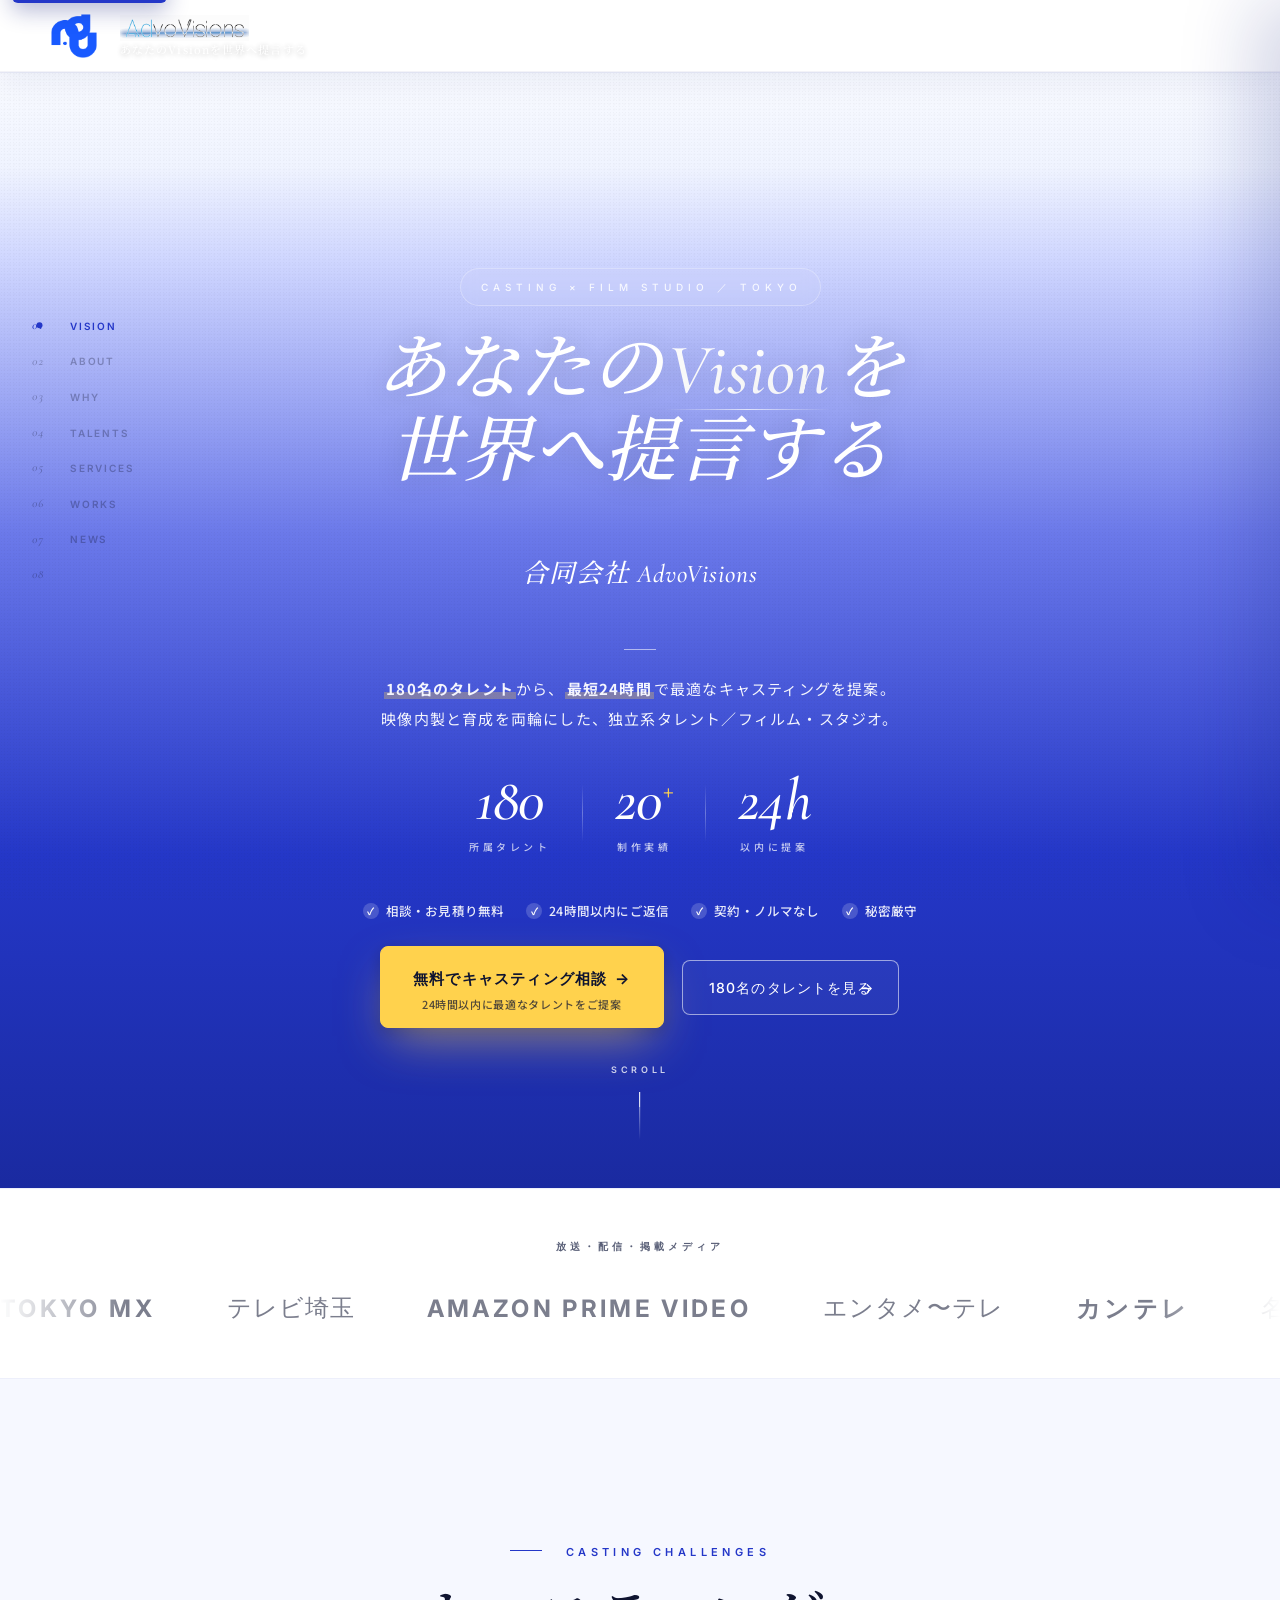
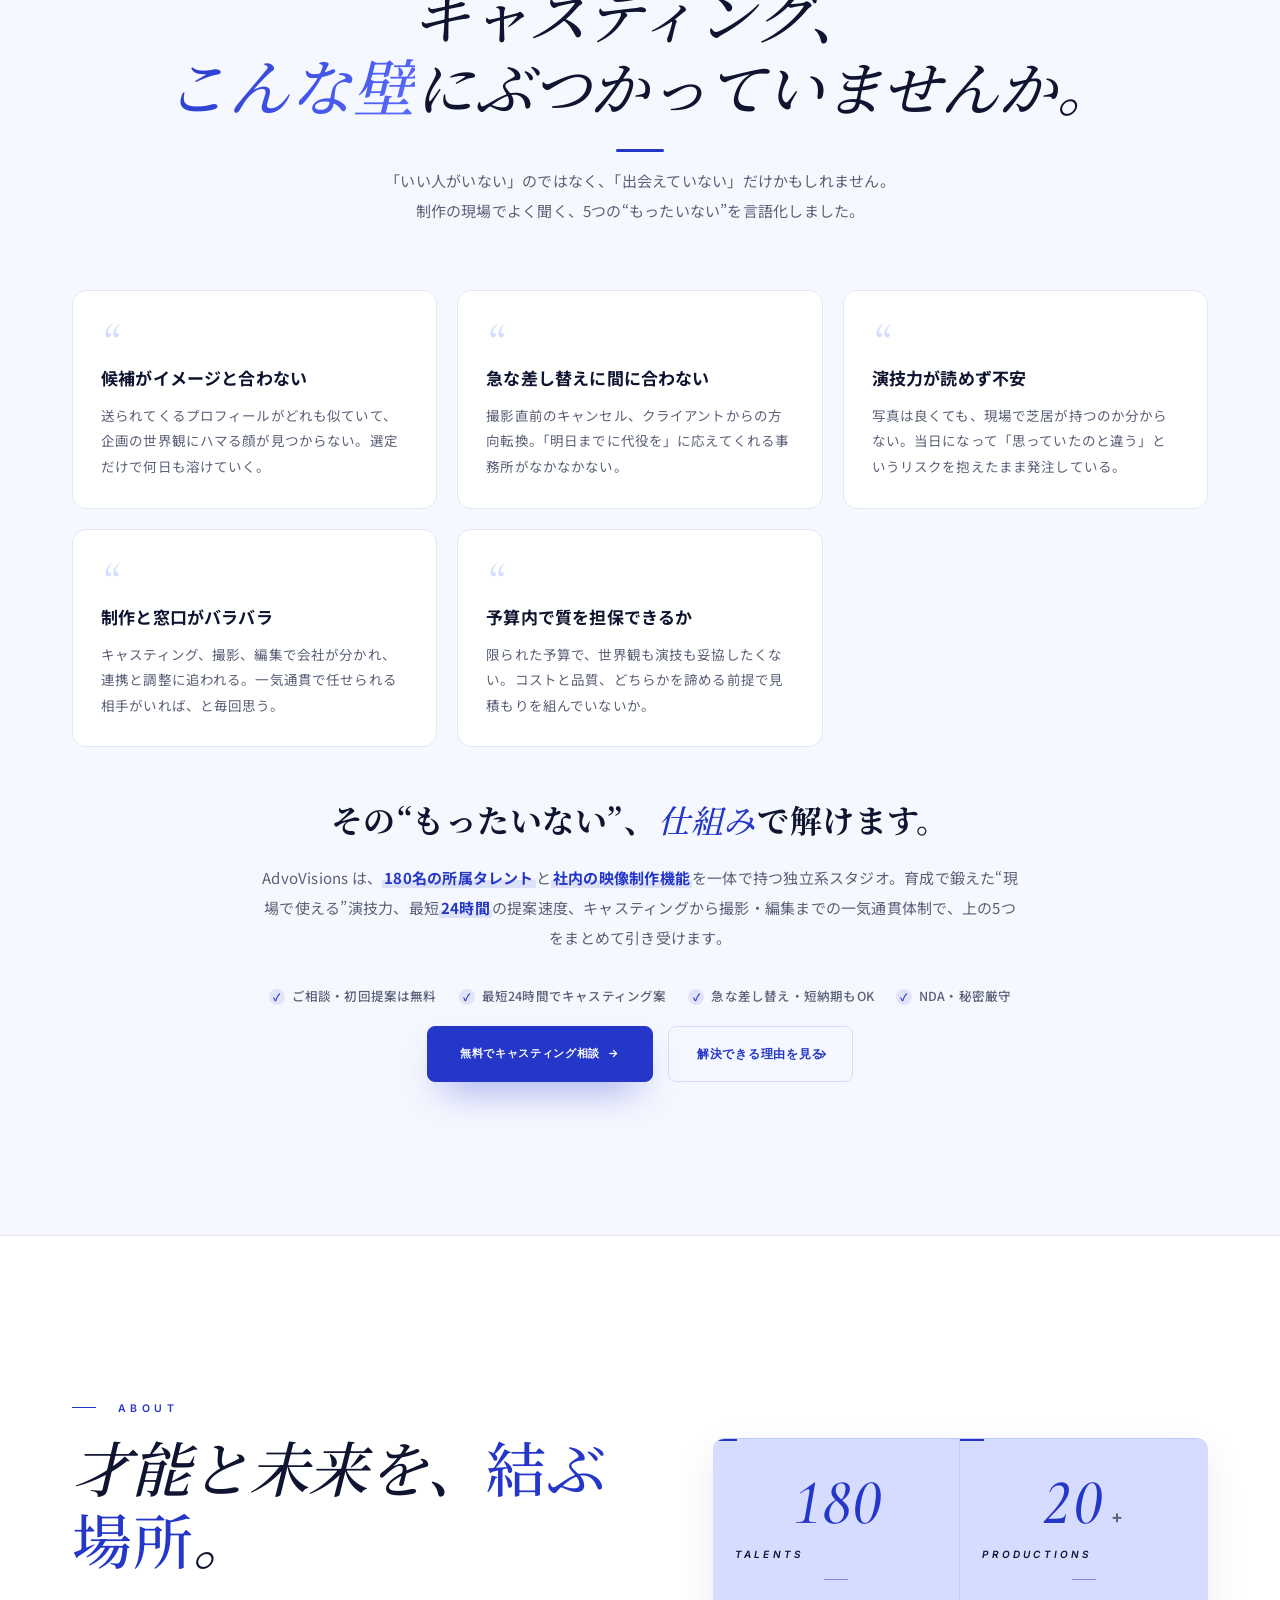
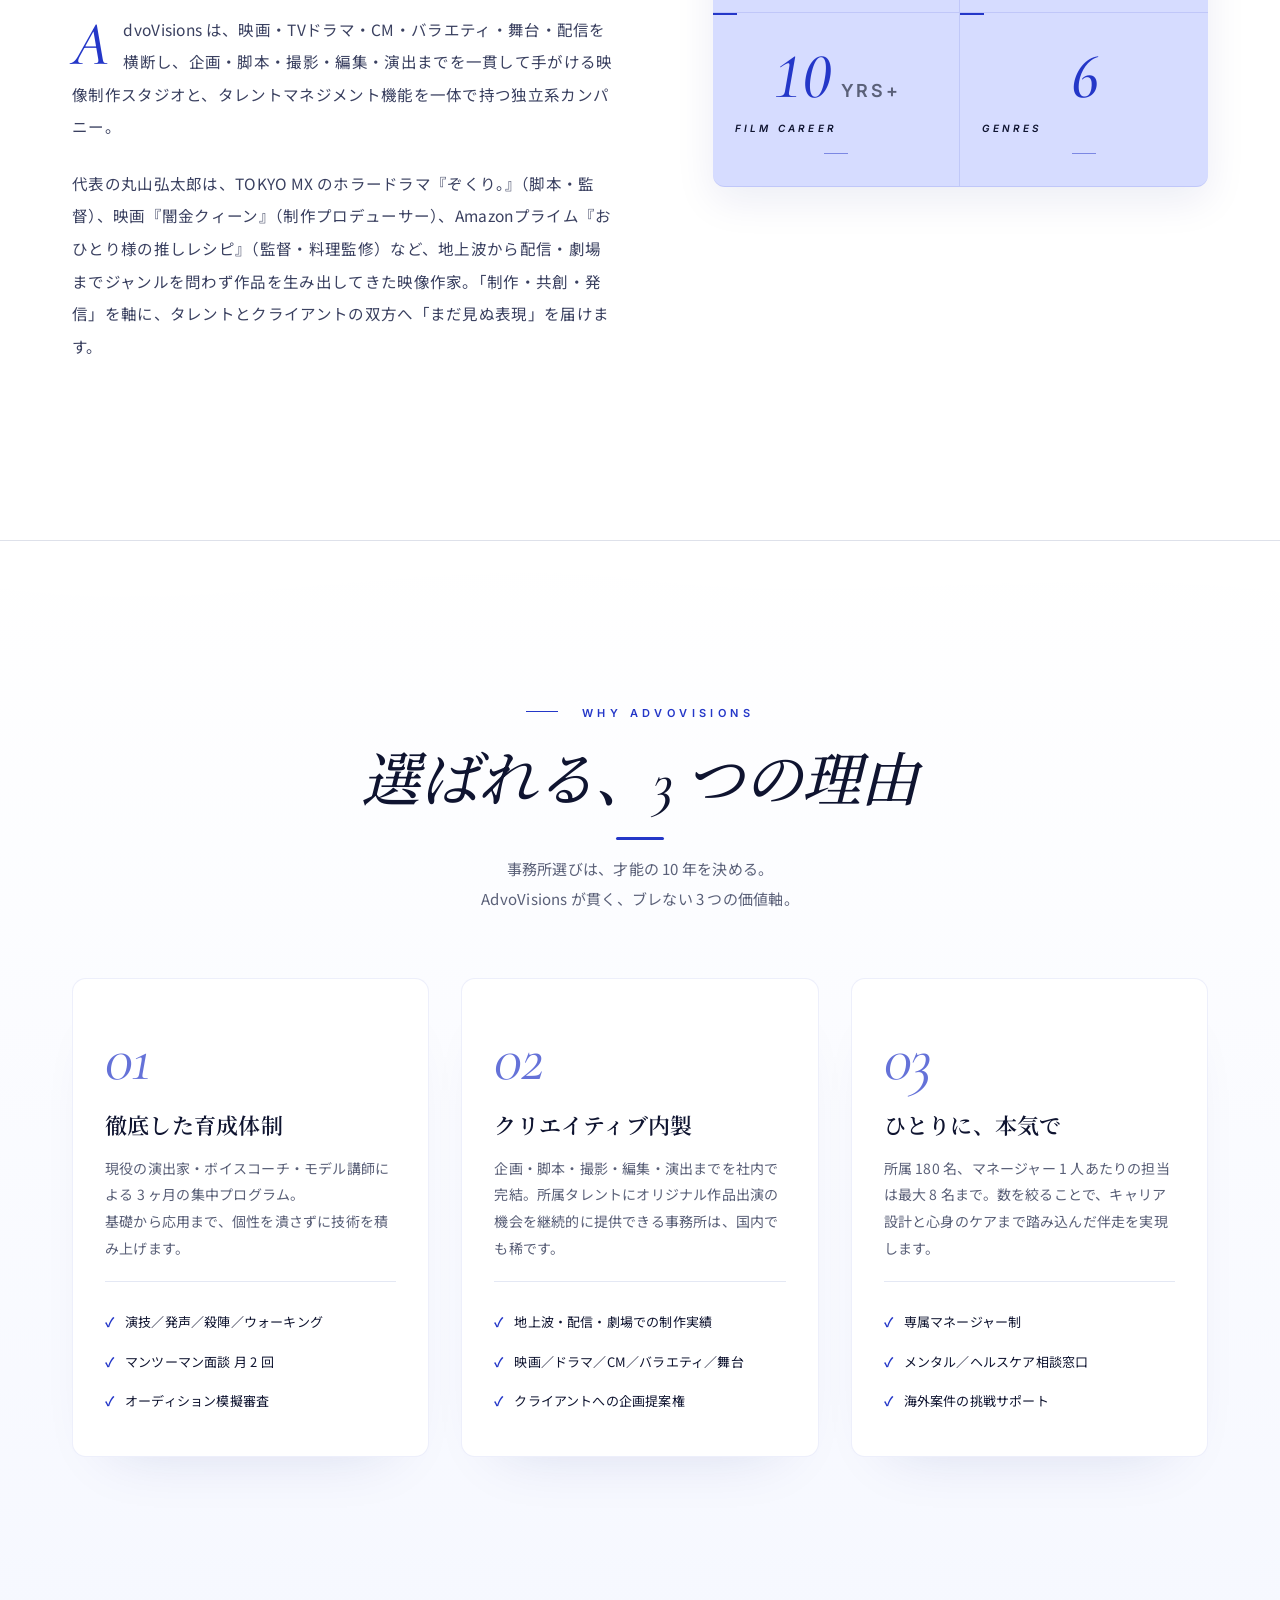
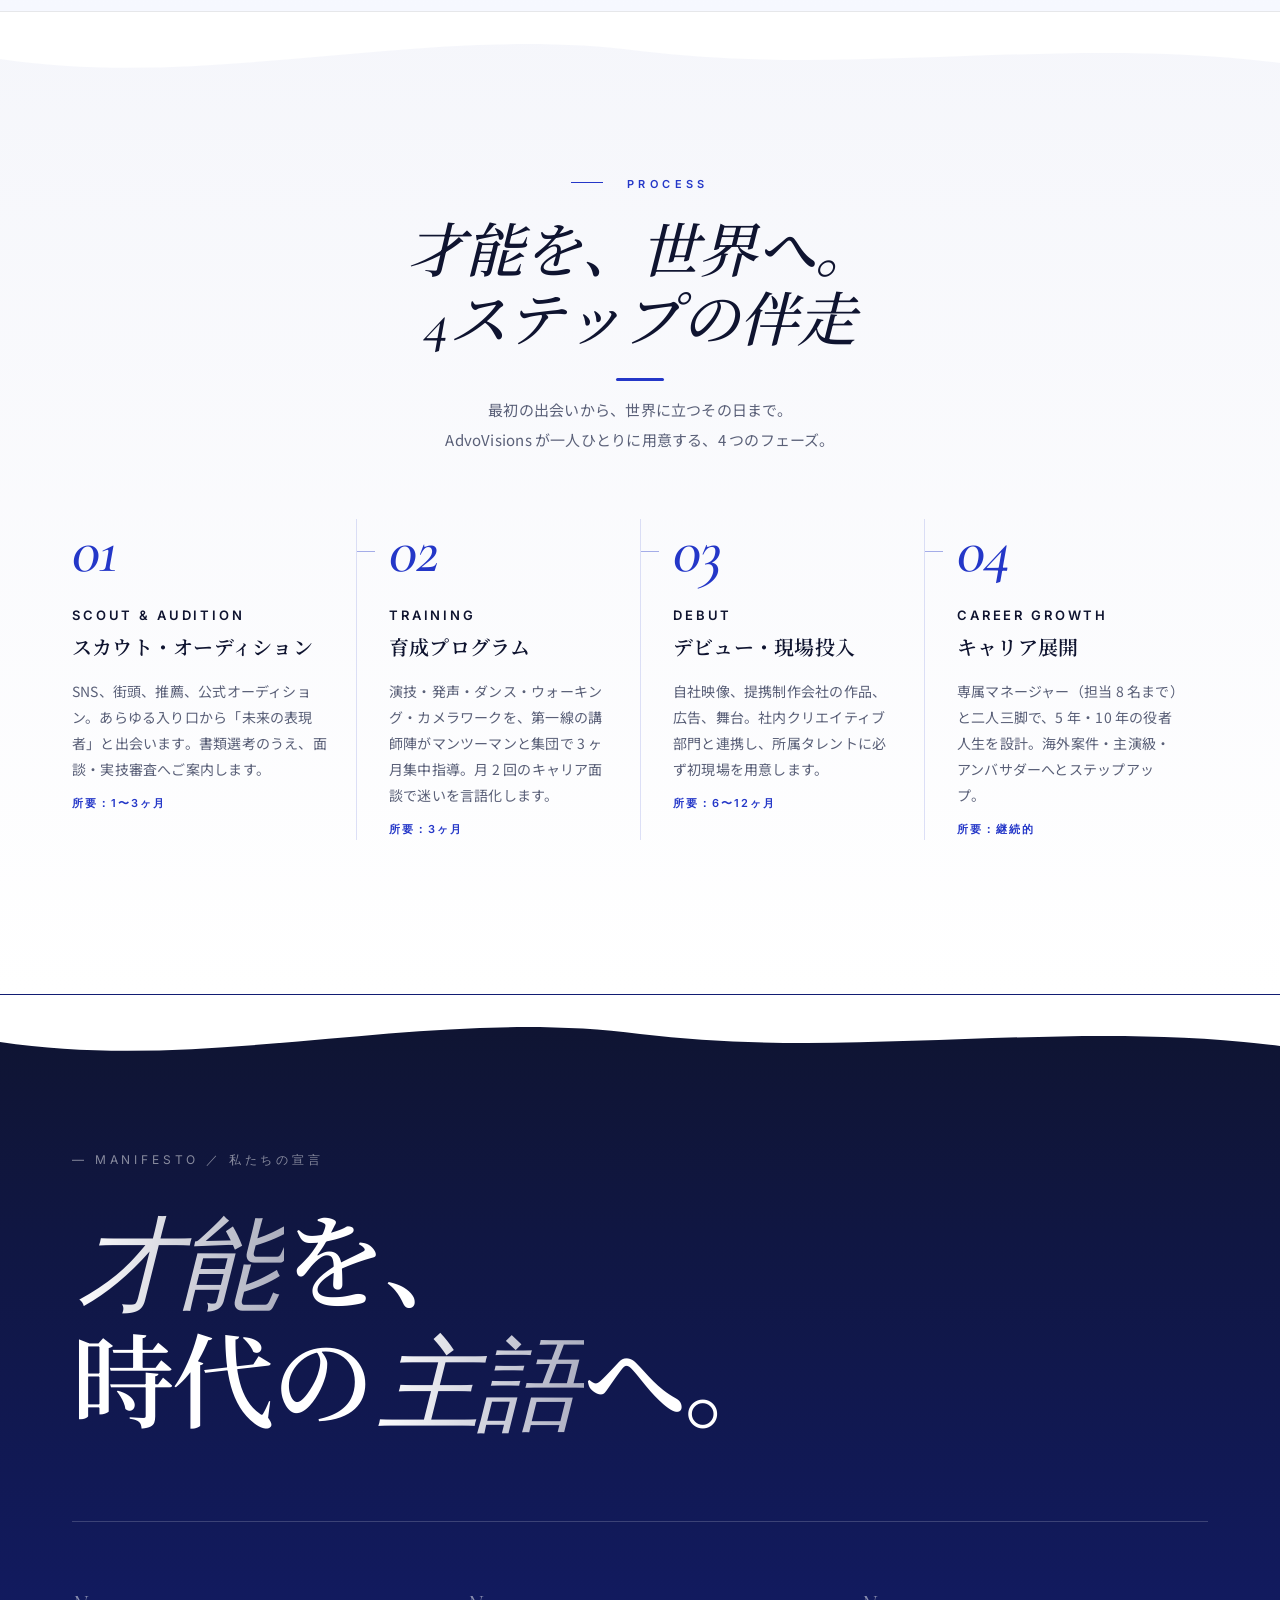
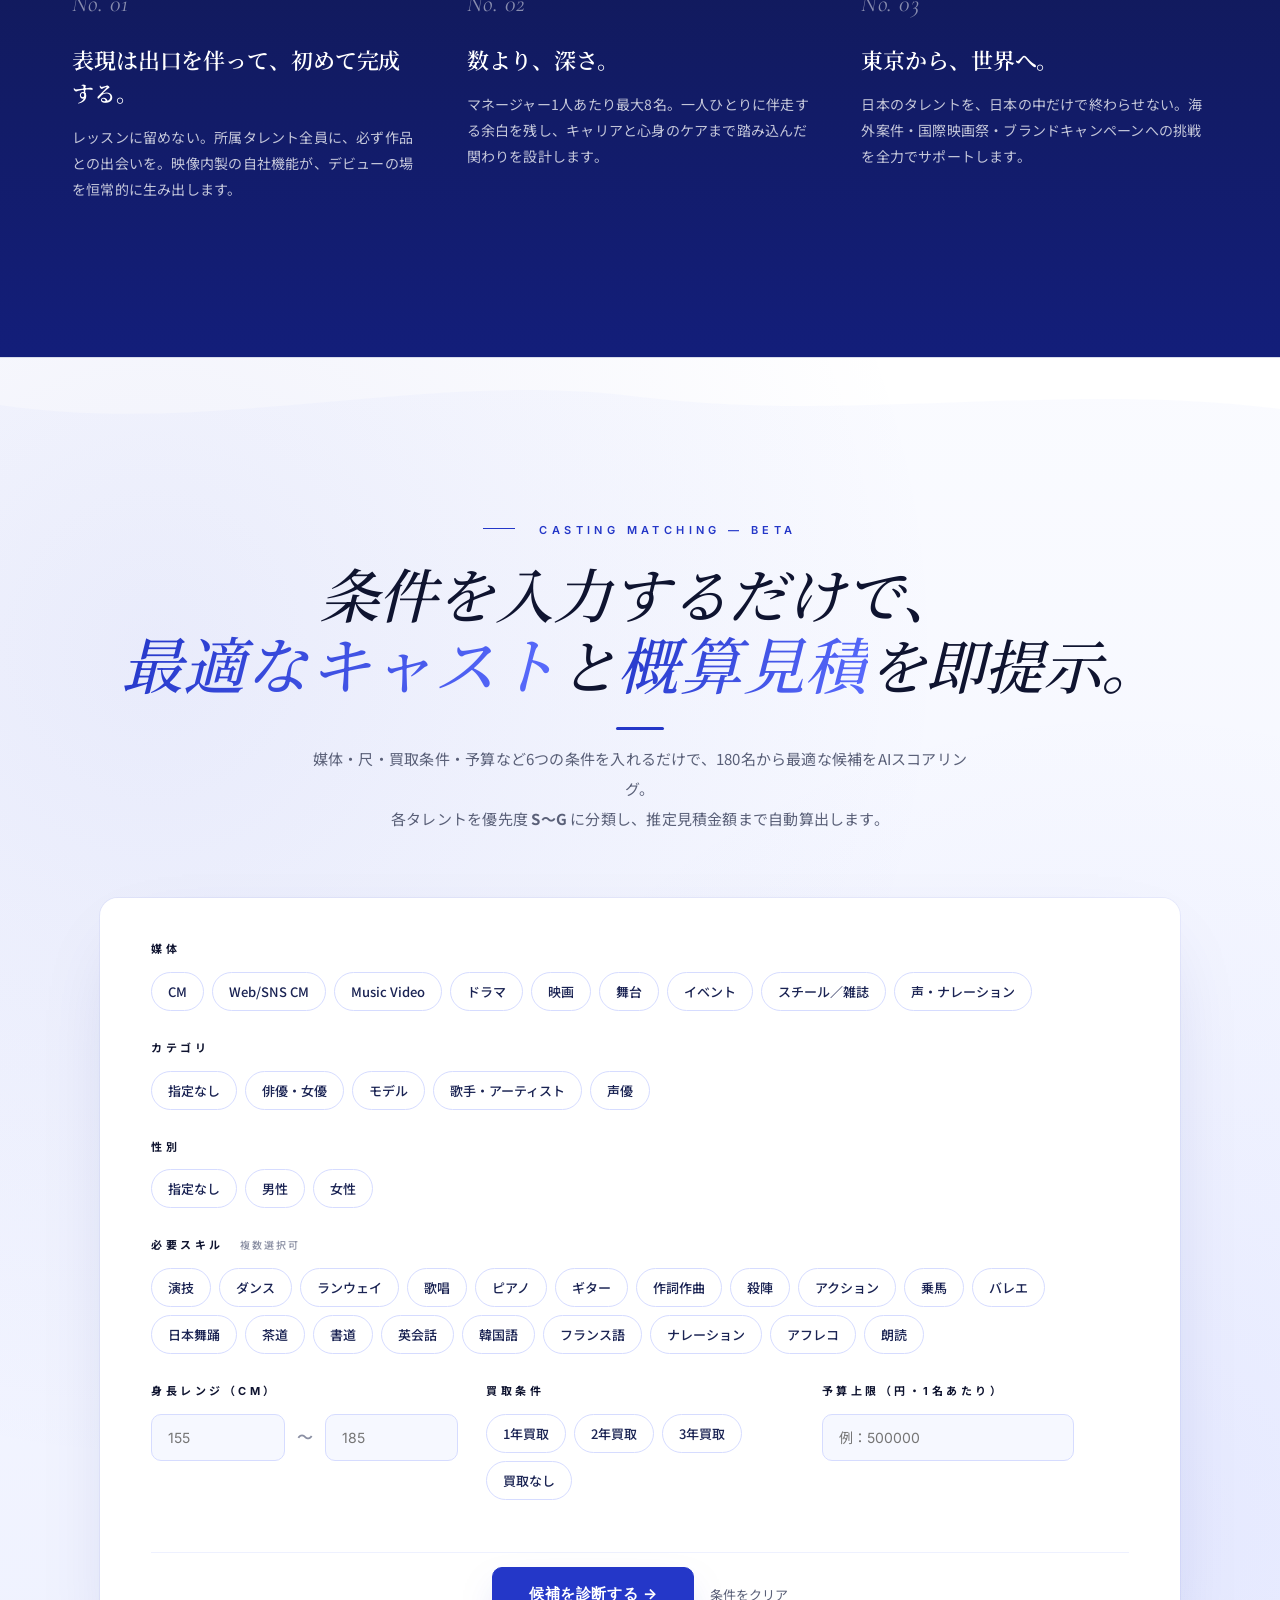
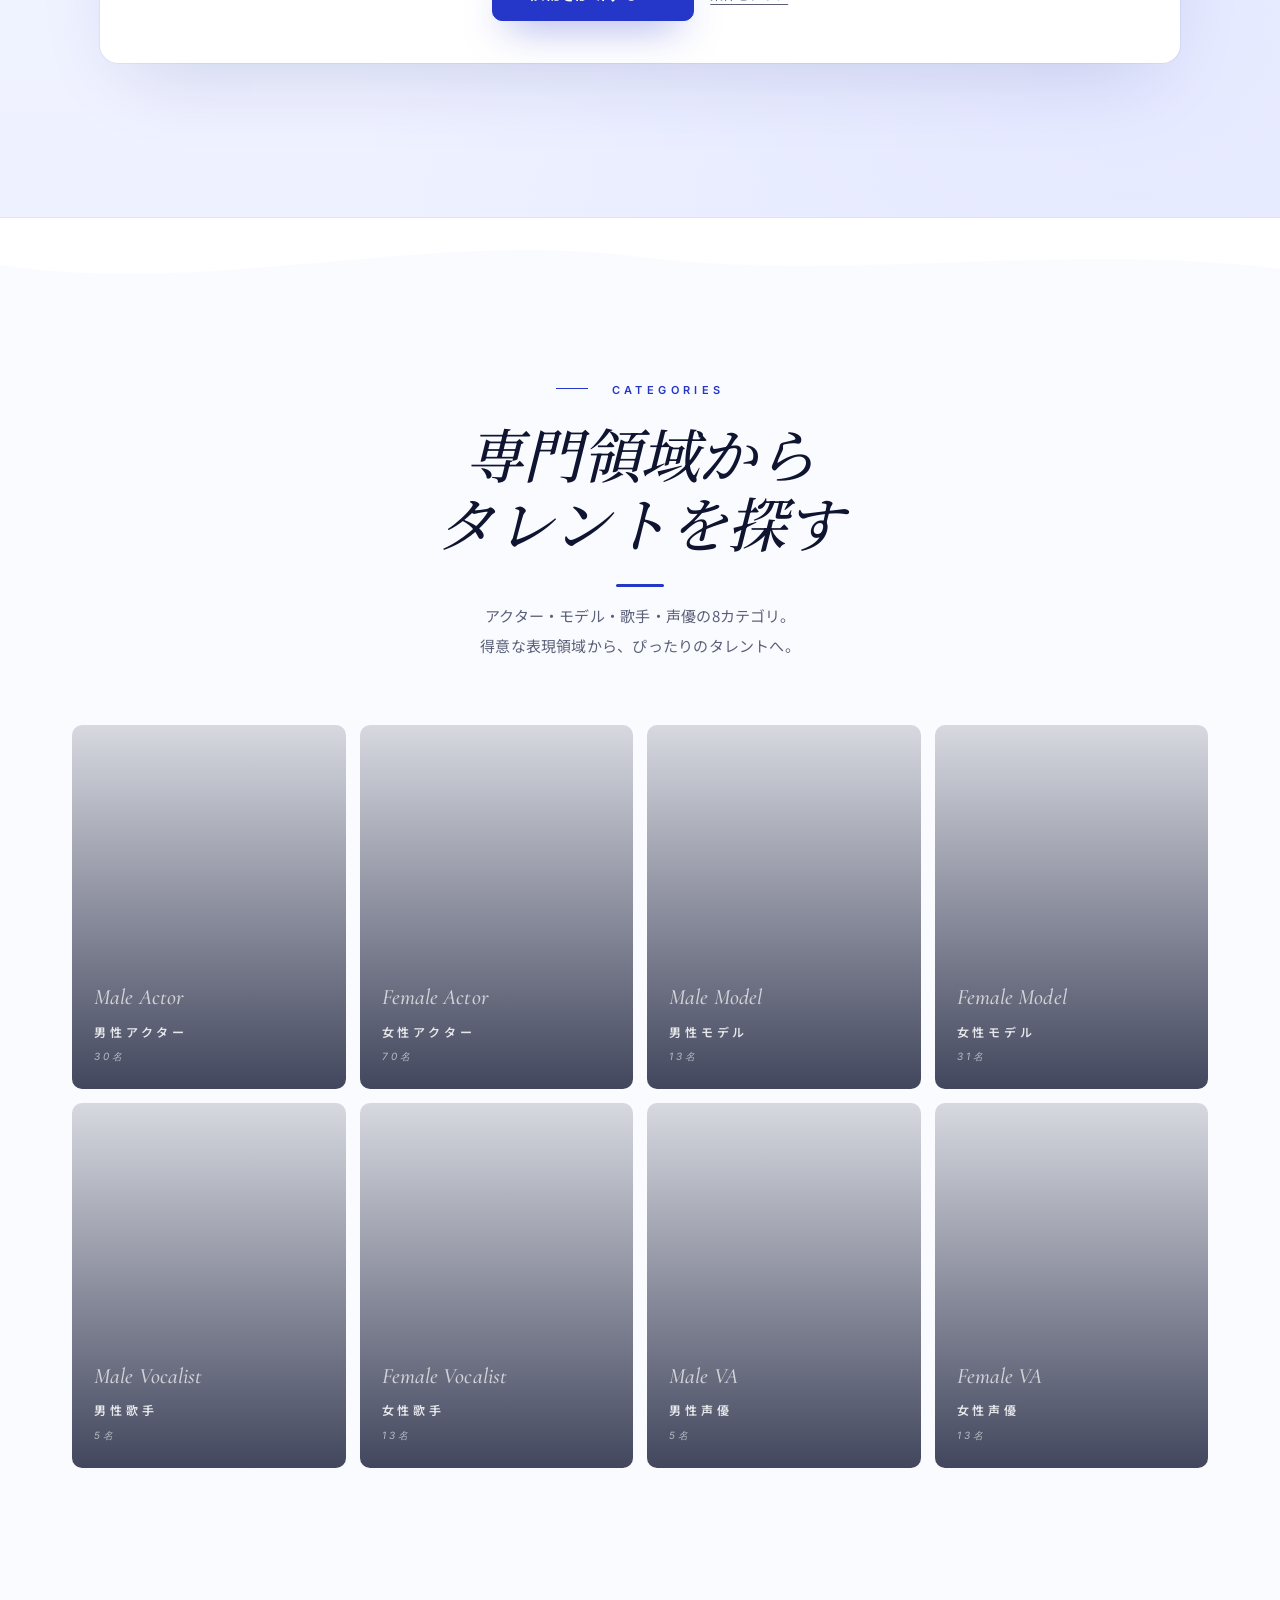
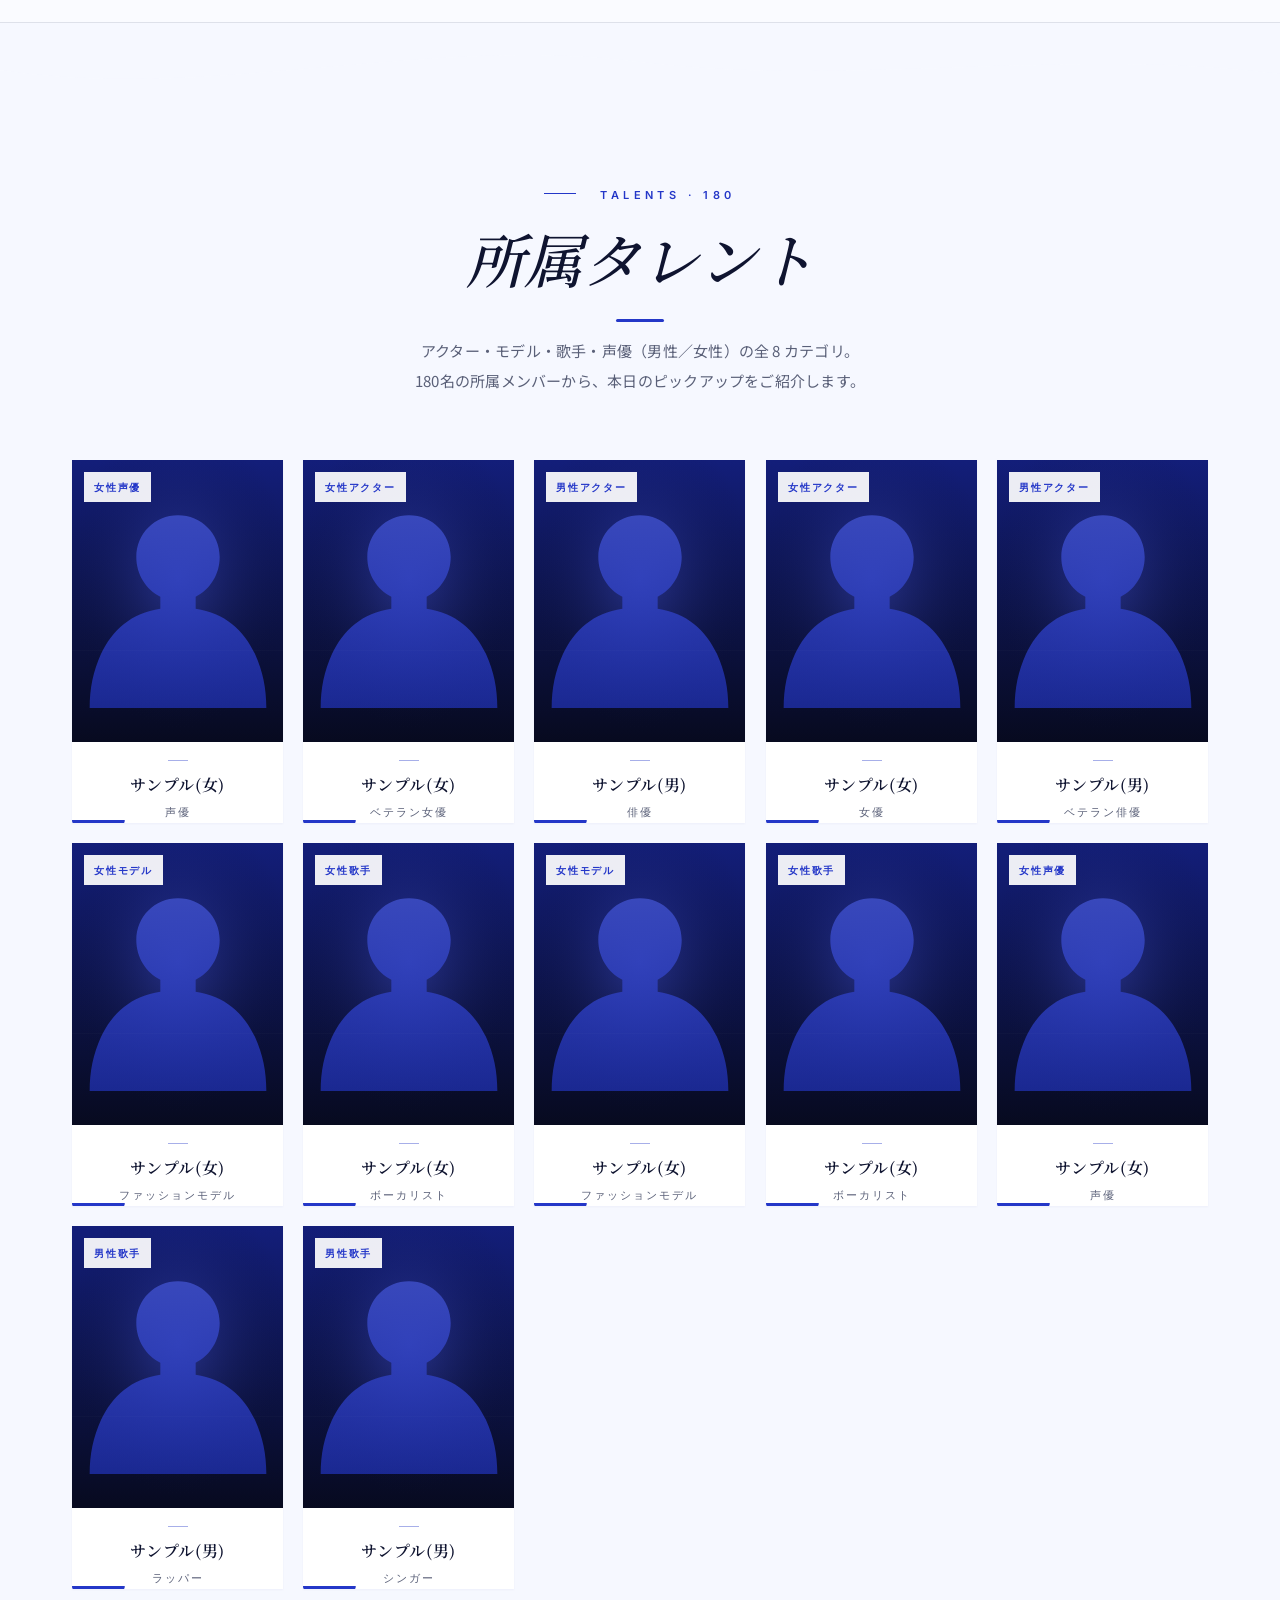
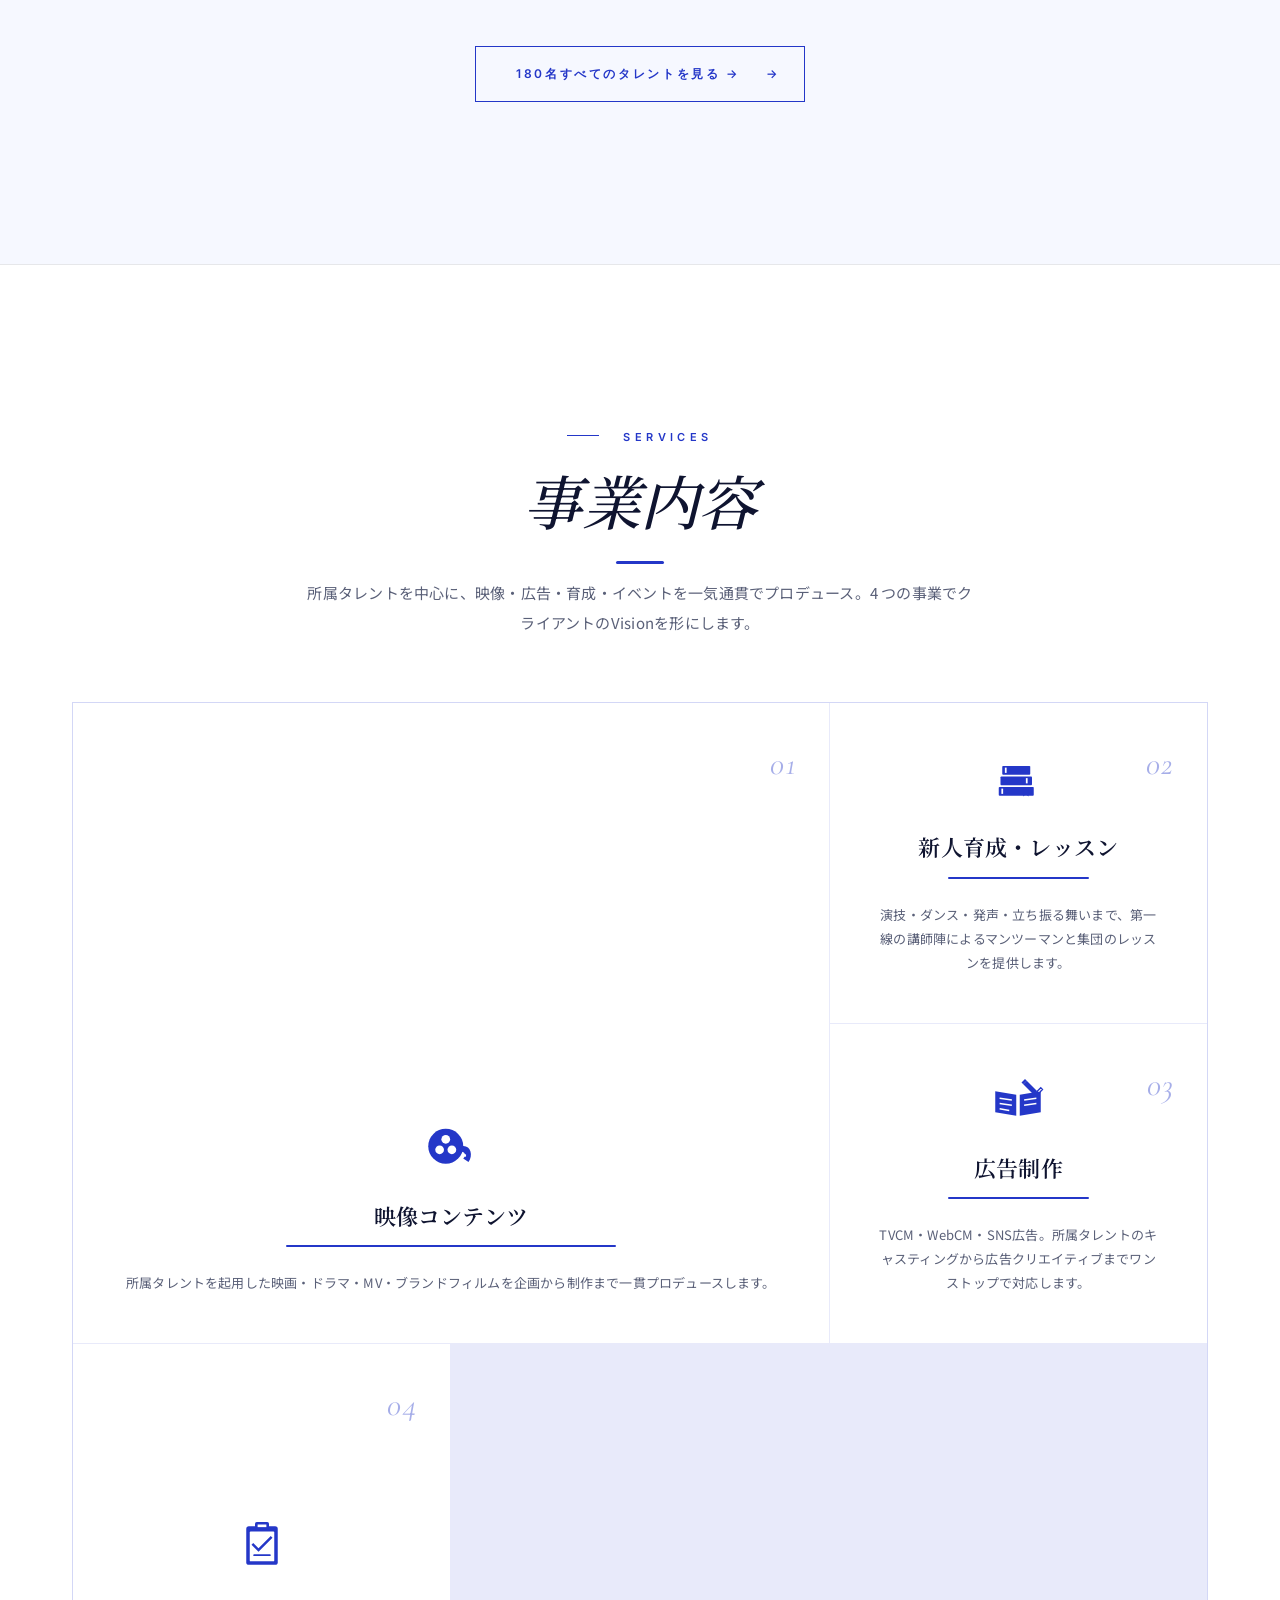
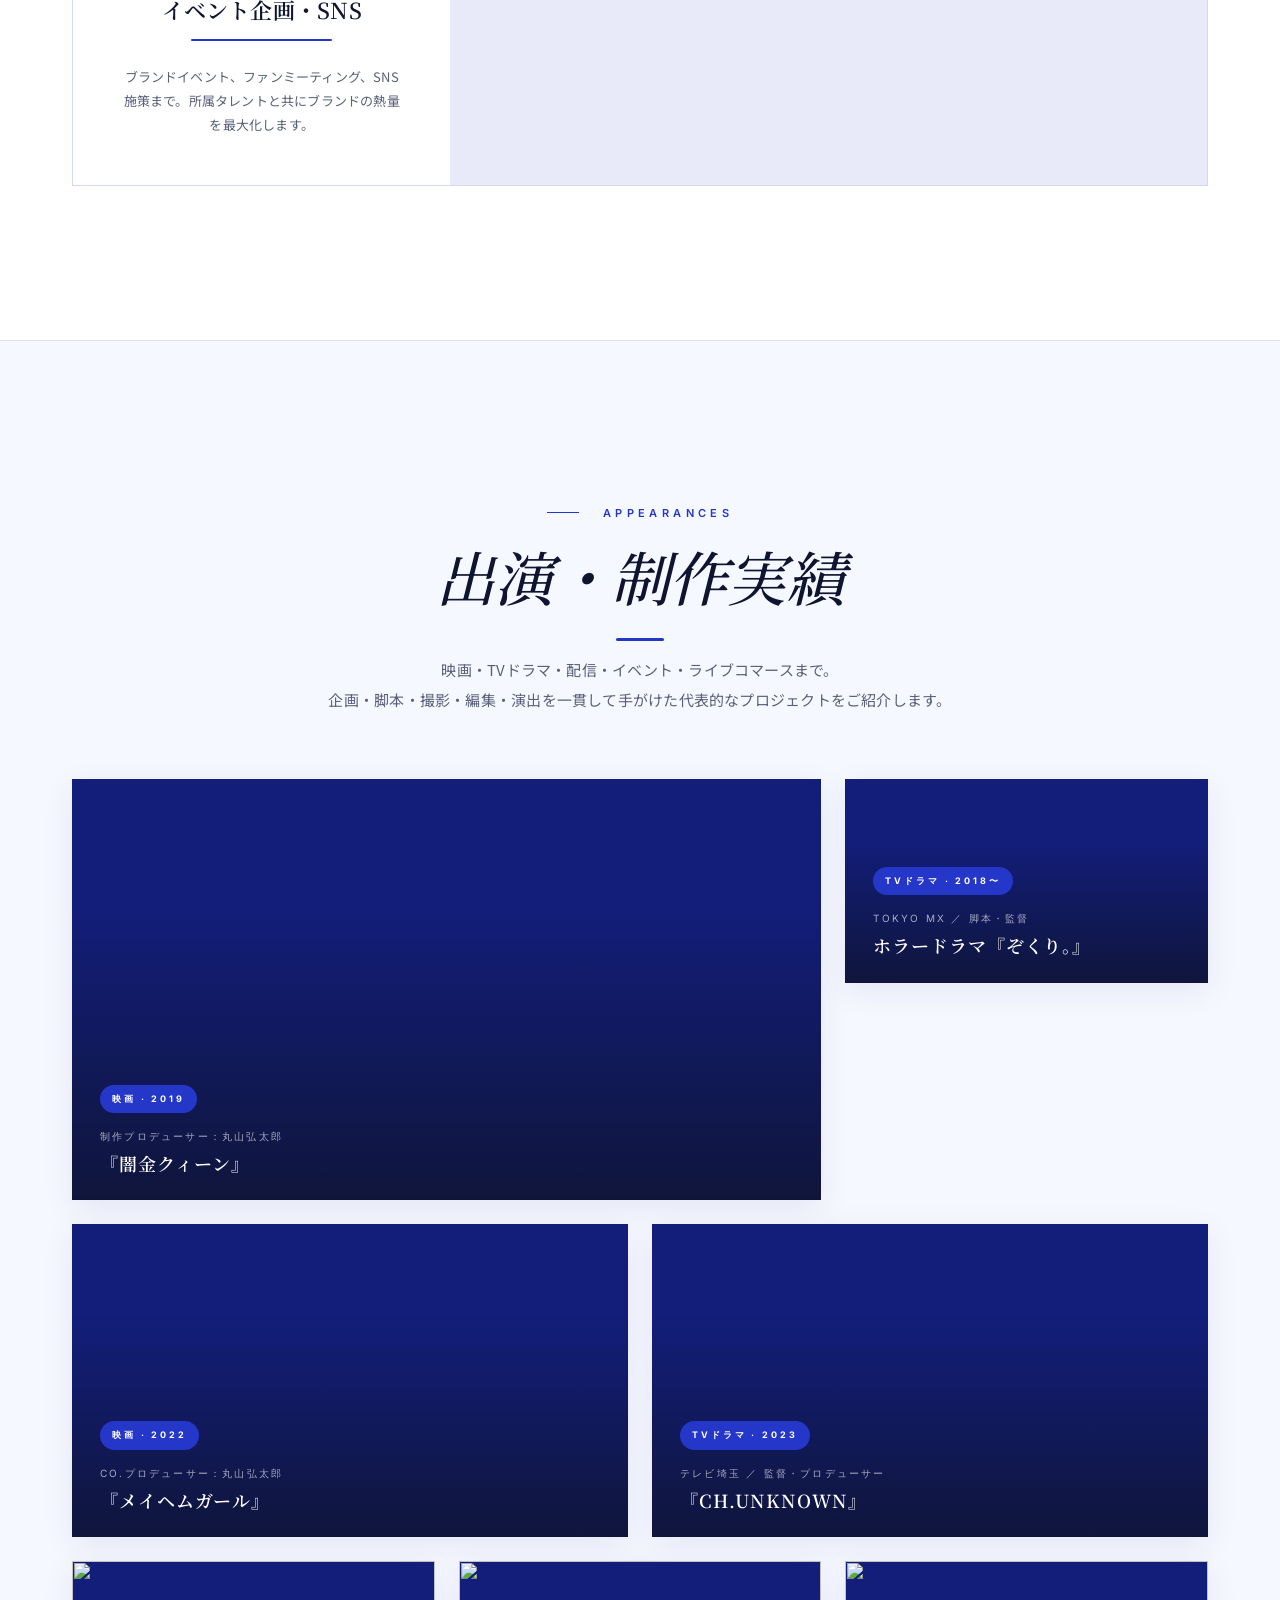
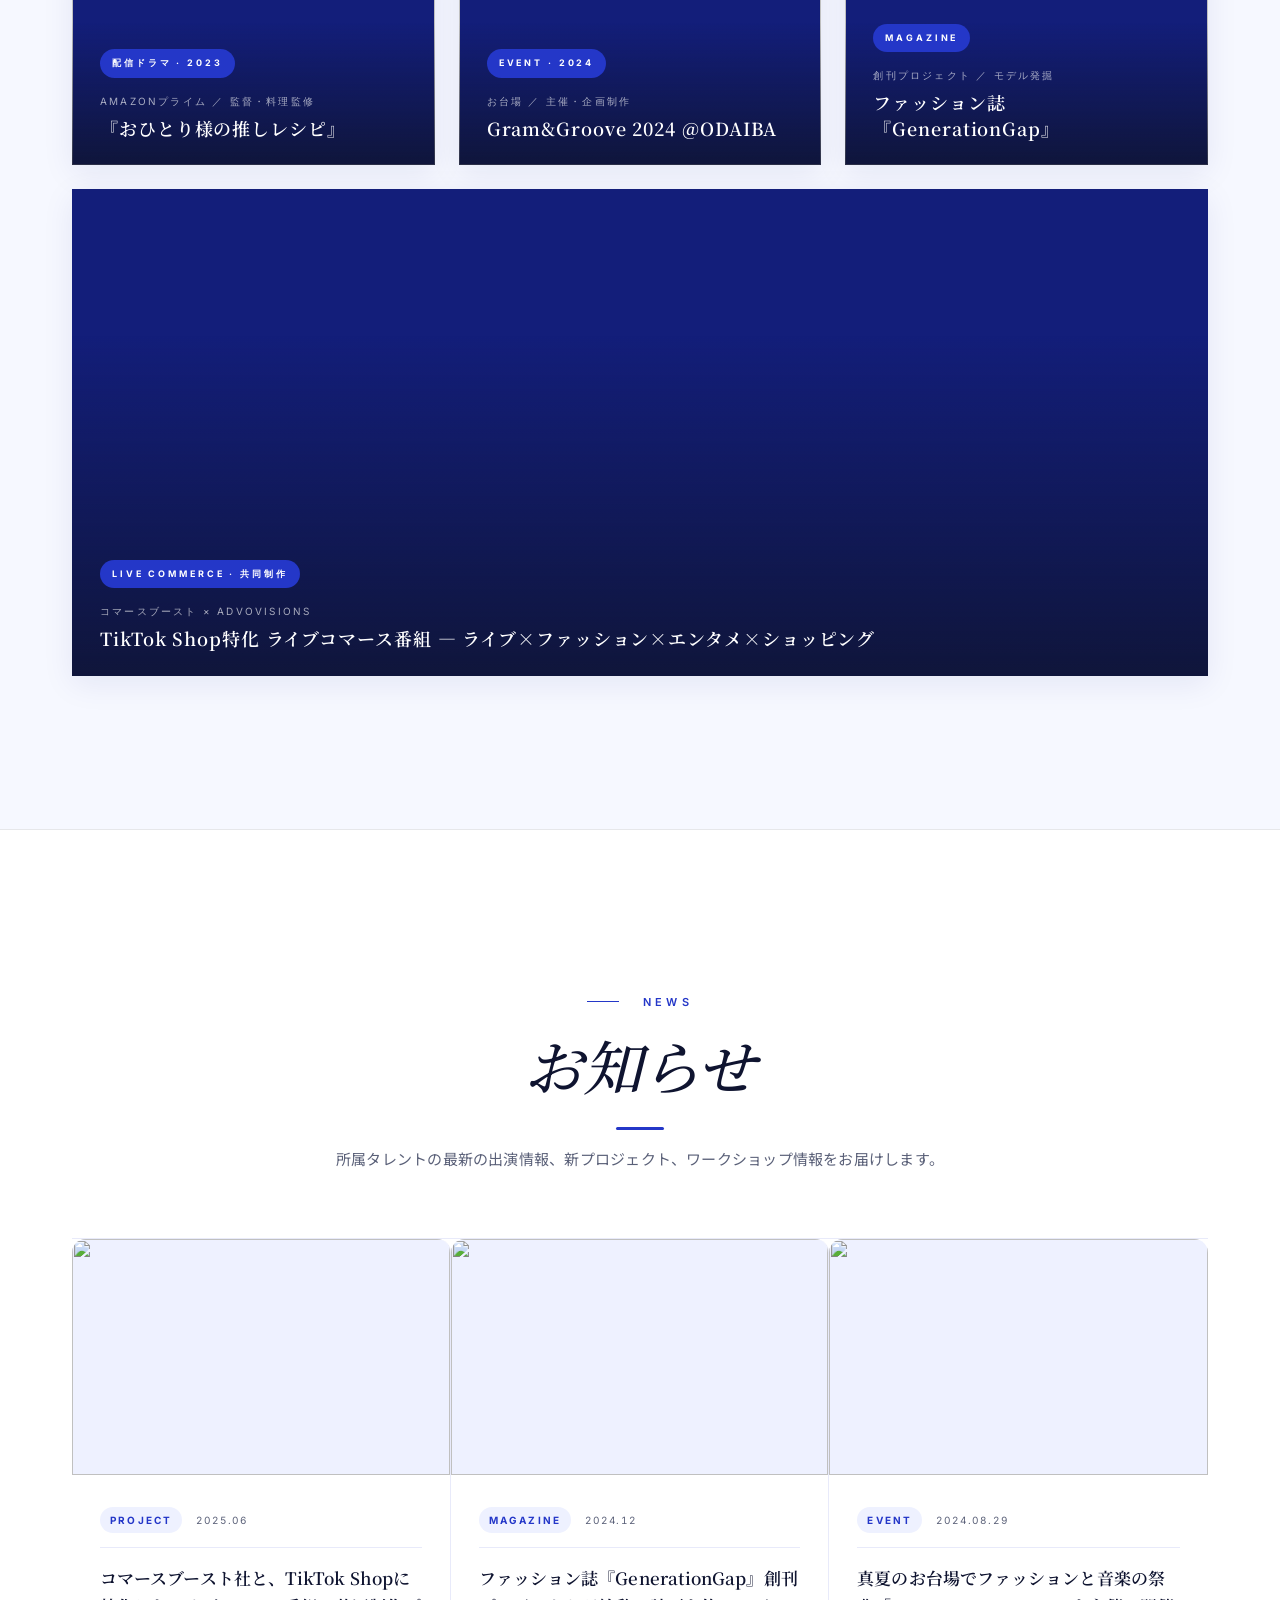
==== commit 00625014: "Editorial design polish + Casting Matching (S-G + estimated fee) DESIGN POLISH (v95) - Block titles " ====
--- a/index.html
+++ b/index.html
@@ -1,4 +1,4 @@
-<!doctype html><html lang="ja"><head><meta charset="utf-8"><meta http-equiv="cache-control" content="no-cache, no-store, must-revalidate"><meta http-equiv="pragma" content="no-cache"><meta http-equiv="expires" content="0"><meta name="viewport" content="width=device-width, initial-scale=1"><title>合同会社 AdvoVisions — あなたのVisionを世界へ提言する</title><meta name="description" content="合同会社AdvoVisionsは、映画・ドラマ・CM・バラエティ・舞台・配信を横断する映像制作とタレントマネジメントの会社。企画・脚本・撮影・編集・演出までの一貫体制で「制作・共創・発信」を実現します。"><link rel="icon" type="image/png" href="assets/img/logo-original.png?v=94"><link rel="preconnect" href="https://fonts.googleapis.com"><link rel="preconnect" href="https://fonts.gstatic.com" crossorigin><link href="https://fonts.googleapis.com/css2?family=Cormorant+Garamond:ital,wght@0,400;0,500;1,400&family=Inter:wght@300;400;500;600;700&family=Noto+Sans+JP:wght@300;400;500;600;700&family=Noto+Serif+JP:wght@400;500;600;700&display=swap" rel="stylesheet"><link rel="stylesheet" href="assets/css/style.css?v=94"><link rel="apple-touch-icon" href="assets/img/logo-original.png?v=94"><link rel="preload" as="style" href="assets/css/style.css?v=94"><link rel="canonical" href="https://shomayamamoto-ai.github.io/advovisions/"><meta property="og:type" content="website"><meta property="og:site_name" content="合同会社 AdvoVisions"><meta property="og:locale" content="ja_JP"><meta property="og:title" content="合同会社 AdvoVisions — あなたのVisionを世界へ提言する"><meta property="og:description" content="合同会社AdvoVisionsは、映画・ドラマ・CM・バラエティ・舞台・配信を横断する映像制作とタレントマネジメントの会社。企画・脚本・撮影・編集・演出までの一貫体制で「制作・共創・発信」を実現します。"><meta property="og:url" content="https://shomayamamoto-ai.github.io/advovisions/"><meta property="og:image" content="https://shomayamamoto-ai.github.io/advovisions/assets/img/og-default.jpg?v=94"><meta property="og:image:width" content="1200"><meta property="og:image:height" content="630"><meta name="twitter:card" content="summary_large_image"><meta name="twitter:title" content="合同会社 AdvoVisions — あなたのVisionを世界へ提言する"><meta name="twitter:description" content="合同会社AdvoVisionsは、映画・ドラマ・CM・バラエティ・舞台・配信を横断する映像制作とタレントマネジメントの会社。企画・脚本・撮影・編集・演出までの一貫体制で「制作・共創・発信」を実現します。"><meta name="twitter:image" content="https://shomayamamoto-ai.github.io/advovisions/assets/img/og-default.jpg?v=94"><meta name="theme-color" content="#2437c8">
+<!doctype html><html lang="ja"><head><meta charset="utf-8"><meta http-equiv="cache-control" content="no-cache, no-store, must-revalidate"><meta http-equiv="pragma" content="no-cache"><meta http-equiv="expires" content="0"><meta name="viewport" content="width=device-width, initial-scale=1"><title>合同会社 AdvoVisions — あなたのVisionを世界へ提言する</title><meta name="description" content="合同会社AdvoVisionsは、映画・ドラマ・CM・バラエティ・舞台・配信を横断する映像制作とタレントマネジメントの会社。企画・脚本・撮影・編集・演出までの一貫体制で「制作・共創・発信」を実現します。"><link rel="icon" type="image/png" href="assets/img/logo-original.png?v=95"><link rel="preconnect" href="https://fonts.googleapis.com"><link rel="preconnect" href="https://fonts.gstatic.com" crossorigin><link href="https://fonts.googleapis.com/css2?family=Cormorant+Garamond:ital,wght@0,400;0,500;1,400&family=Inter:wght@300;400;500;600;700&family=Noto+Sans+JP:wght@300;400;500;600;700&family=Noto+Serif+JP:wght@400;500;600;700&display=swap" rel="stylesheet"><link rel="stylesheet" href="assets/css/style.css?v=95"><link rel="apple-touch-icon" href="assets/img/logo-original.png?v=95"><link rel="preload" as="style" href="assets/css/style.css?v=95"><link rel="canonical" href="https://shomayamamoto-ai.github.io/advovisions/"><meta property="og:type" content="website"><meta property="og:site_name" content="合同会社 AdvoVisions"><meta property="og:locale" content="ja_JP"><meta property="og:title" content="合同会社 AdvoVisions — あなたのVisionを世界へ提言する"><meta property="og:description" content="合同会社AdvoVisionsは、映画・ドラマ・CM・バラエティ・舞台・配信を横断する映像制作とタレントマネジメントの会社。企画・脚本・撮影・編集・演出までの一貫体制で「制作・共創・発信」を実現します。"><meta property="og:url" content="https://shomayamamoto-ai.github.io/advovisions/"><meta property="og:image" content="https://shomayamamoto-ai.github.io/advovisions/assets/img/og-default.jpg?v=95"><meta property="og:image:width" content="1200"><meta property="og:image:height" content="630"><meta name="twitter:card" content="summary_large_image"><meta name="twitter:title" content="合同会社 AdvoVisions — あなたのVisionを世界へ提言する"><meta name="twitter:description" content="合同会社AdvoVisionsは、映画・ドラマ・CM・バラエティ・舞台・配信を横断する映像制作とタレントマネジメントの会社。企画・脚本・撮影・編集・演出までの一貫体制で「制作・共創・発信」を実現します。"><meta name="twitter:image" content="https://shomayamamoto-ai.github.io/advovisions/assets/img/og-default.jpg?v=95"><meta name="theme-color" content="#2437c8">
 <script type="application/ld+json">
   {
     "@context": "https://schema.org",
@@ -36,13 +36,13 @@
   </script>
 </head><body><div class="opener" id="opener" aria-hidden="true"><div class="o-grain" aria-hidden="true"></div><div class="o-vignette" aria-hidden="true"></div><div class="o-bar o-bar-top" aria-hidden="true"></div><div class="o-bar o-bar-bot" aria-hidden="true"></div><div class="o-scan" aria-hidden="true"></div><div class="opener-act act-1"><div class="o-stage"><div class="o-mark-row"><span class="o-mark-line left" aria-hidden="true"></span><span class="o-mark-tag" aria-hidden="true">EST. 2024</span></div><div class="o-mark-wrap"><span class="o-mark"><span class="o-mark-inner">AdvoVisions</span></span></div><div class="o-mark-sub"><span>TALENT</span><span class="o-dot" aria-hidden="true"></span><span>FILM STUDIO</span><span class="o-dot" aria-hidden="true"></span><span>TOKYO</span></div></div></div><div class="opener-act act-2"><div class="o-frame"><span class="o-corner tl" aria-hidden="true"></span><span class="o-corner tr" aria-hidden="true"></span><span class="o-corner bl" aria-hidden="true"></span><span class="o-corner br" aria-hidden="true"></span><div class="o-top"><span class="o-eyebrow">— ADVOVISIONS</span><span class="o-loc">TOKYO / TALENT × FILM</span></div><div class="o-mid"><span class="o-rule"><span class="o-rule-fill" id="o-rule"></span></span><h1 class="o-title"><span class="o-line"><span class="o-line-inner">あらゆる人々に、</span></span><span class="o-line"><em><span class="o-line-inner">表現を。</span></em></span></h1><p class="o-sub">新しい才能を生み出す。出口のあるレッスン。</p></div><div class="o-bot"><span class="o-state">NOW LOADING</span><span class="o-pct" id="o-pct">000</span></div></div></div><div class="o-shutter o-shutter-t" aria-hidden="true"></div><div class="o-shutter o-shutter-b" aria-hidden="true"></div></div><script>(function(){var o=document.getElementById("opener");if(!o)return;try{if(sessionStorage.getItem("av_opener_shown")==="1"){o.style.display="none";return;}sessionStorage.setItem("av_opener_shown","1");}catch(e){}var pct=document.getElementById("o-pct"),rf=document.getElementById("o-rule");setTimeout(function(){o.classList.add("a2")},1500);setTimeout(function(){var t0=performance.now(),dur=1800;function tick(now){var t=Math.min(1,(now-t0)/dur),e=t<.5?2*t*t:1-Math.pow(-2*t+2,2)/2,n=Math.floor(e*100);if(pct)pct.textContent=("00"+n).slice(-3);if(rf)rf.style.setProperty("transform","scaleX("+(e)+")","important");if(t<1)requestAnimationFrame(tick);else setTimeout(close,600);}requestAnimationFrame(tick);},2000);function close(){o.classList.add("done");setTimeout(function(){o.style.display="none";},1100);}o.addEventListener("click",close);})();</script><a href="#main-content" class="skip-link">Skip to content</a>
 
-<div class="scroll-progress" aria-hidden="true"></div><header class="site-header on-hero"><a href="index.html" class="logo"><span class="logo-wrap logo-wrap-header"><img class="logo-icon" src="assets/img/logo-original.png?v=94" alt=""><span class="logo-text-col"><img class="logo-text" src="assets/img/logo.png?v=94" alt="AdvoVisions"><span class="logo-tagline" aria-hidden="true">あなたのVisionを世界へ提言する</span></span></span></a><nav class="nav" aria-label="Primary"><ul><li><a href="index.html" class="active" aria-current="page">Home</a></li><li><a href="#services">Services</a></li><li><a href="members.html">Talents</a></li><li><a href="#works">Works</a></li><li><a href="news.html">News</a></li><li><a href="#contact">Contact</a></li></ul></nav><button class="nav-toggle" aria-label="Menu"><span></span><span></span><span></span></button></header><section id="main-content" class="hero"><video class="hero-video" autoplay muted loop playsinline preload="auto" disablepictureinpicture disableremoteplayback controlslist="nodownload nofullscreen noremoteplayback noplaybackrate" aria-hidden="true"><source src="https://videos.pexels.com/video-files/3141210/3141210-uhd_2560_1440_25fps.mp4" type="video/mp4"></video><div class="hero-content"><span class="hero-eyebrow">CASTING × FILM STUDIO ／ TOKYO</span><h1 class="hero-title">あなたの<span class="en">Vision</span>を世界へ提言する</h1><div class="hero-company">合同会社 <span class="en">AdvoVisions</span></div><p class="hero-sub"><strong>180名のタレント</strong>から、<strong>最短24時間</strong>で最適なキャスティングを提案。<br>映像内製と育成を両輪にした、独立系タレント／フィルム・スタジオ。</p><ul class="hero-proof" aria-label="Key facts"><li><strong>180</strong><span>所属タレント</span></li><li><strong>20<sup>+</sup></strong><span>制作実績</span></li><li><strong>24h</strong><span>以内に提案</span></li></ul><ul class="cta-trust cta-trust-light" aria-label="安心ポイント"><li><span class="trust-check" aria-hidden="true">✓</span>相談・お見積り無料</li><li><span class="trust-check" aria-hidden="true">✓</span>24時間以内にご返信</li><li><span class="trust-check" aria-hidden="true">✓</span>契約・ノルマなし</li><li><span class="trust-check" aria-hidden="true">✓</span>秘密厳守</li></ul><div class="hero-ctas"><a href="#contact" class="btn-primary hero-cta-btn hero-cta-main"><span class="hero-cta-label">無料でキャスティング相談 <span class="hero-cta-arrow">→</span></span><span class="hero-cta-note">24時間以内に最適なタレントをご提案</span></a><a href="members.html" class="btn-outline hero-cta-btn hero-cta-outline">180名のタレントを見る</a></div></div><div class="hero-wave" aria-hidden="true"><svg viewBox="0 0 1440 120" preserveAspectRatio="none" xmlns="http://www.w3.org/2000/svg"><path d="M0,60 C240,110 480,10 720,50 C960,90 1200,30 1440,70 L1440,120 L0,120 Z" fill="#ffffff"/></svg></div><a href="#about" class="hero-cue" aria-label="Scroll to next section"><span class="hc-label">SCROLL</span><span class="hc-line"></span></a></section><section class="press-strip" aria-label="Featured media"><div class="press-strip-label">放送・配信・掲載メディア</div><div class="press-marquee"><div class="press-track"><span class="press-item s-sans">TOKYO MX</span><span class="press-item">テレビ埼玉</span><span class="press-item s-sans">Amazon Prime Video</span><span class="press-item">エンタメ〜テレ</span><span class="press-item s-sans">カンテレ</span><span class="press-item">名古屋テレビ</span><span class="press-item s-sans">サンテレビ</span><span class="press-item s-italic">PR TIMES</span><span class="press-item s-sans">ORICON NEWS</span><span class="press-item">TikTok Shop</span><span class="press-item s-sans">六本木経済新聞</span><span class="press-item s-italic">COMMERCE PICK</span><span class="press-item s-sans" aria-hidden="true">TOKYO MX</span><span class="press-item" aria-hidden="true">テレビ埼玉</span><span class="press-item s-sans" aria-hidden="true">Amazon Prime Video</span><span class="press-item" aria-hidden="true">エンタメ〜テレ</span><span class="press-item s-sans" aria-hidden="true">カンテレ</span><span class="press-item" aria-hidden="true">名古屋テレビ</span><span class="press-item s-sans" aria-hidden="true">サンテレビ</span><span class="press-item s-italic" aria-hidden="true">PR TIMES</span><span class="press-item s-sans" aria-hidden="true">ORICON NEWS</span><span class="press-item" aria-hidden="true">TikTok Shop</span><span class="press-item s-sans" aria-hidden="true">六本木経済新聞</span><span class="press-item s-italic" aria-hidden="true">COMMERCE PICK</span></div></div></section><section id="challenges" class="block pain-section" aria-label="よくあるお悩み"><div class="container"><div class="block-head reveal"><div class="eyebrow">CASTING CHALLENGES</div><h2 class="block-title">キャスティング、<br><em class="serif-italic">こんな壁</em>にぶつかっていませんか。</h2><p class="block-desc">「いい人がいない」のではなく、「出会えていない」だけかもしれません。<br>制作の現場でよく聞く、5つの“もったいない”を言語化しました。</p></div><div class="pain-grid stagger"><article class="pain-card reveal"><span class="pain-quote" aria-hidden="true">“</span><h3 class="pain-title">候補がイメージと合わない</h3><p class="pain-text">送られてくるプロフィールがどれも似ていて、企画の世界観にハマる顔が見つからない。選定だけで何日も溶けていく。</p></article><article class="pain-card reveal"><span class="pain-quote" aria-hidden="true">“</span><h3 class="pain-title">急な差し替えに間に合わない</h3><p class="pain-text">撮影直前のキャンセル、クライアントからの方向転換。「明日までに代役を」に応えてくれる事務所がなかなかない。</p></article><article class="pain-card reveal"><span class="pain-quote" aria-hidden="true">“</span><h3 class="pain-title">演技力が読めず不安</h3><p class="pain-text">写真は良くても、現場で芝居が持つのか分からない。当日になって「思っていたのと違う」というリスクを抱えたまま発注している。</p></article><article class="pain-card reveal"><span class="pain-quote" aria-hidden="true">“</span><h3 class="pain-title">制作と窓口がバラバラ</h3><p class="pain-text">キャスティング、撮影、編集で会社が分かれ、連携と調整に追われる。一気通貫で任せられる相手がいれば、と毎回思う。</p></article><article class="pain-card reveal"><span class="pain-quote" aria-hidden="true">“</span><h3 class="pain-title">予算内で質を担保できるか</h3><p class="pain-text">限られた予算で、世界観も演技も妥協したくない。コストと品質、どちらかを諦める前提で見積もりを組んでいないか。</p></article></div><div class="pain-bridge reveal"><p class="pain-bridge-lead">その“もったいない”、<em class="serif-italic">仕組み</em>で解けます。</p><p class="pain-bridge-text">AdvoVisions は、<strong>180名の所属タレント</strong>と<strong>社内の映像制作機能</strong>を一体で持つ独立系スタジオ。育成で鍛えた“現場で使える”演技力、最短<strong>24時間</strong>の提案速度、キャスティングから撮影・編集までの一気通貫体制で、上の5つをまとめて引き受けます。</p><ul class="cta-trust" aria-label="安心ポイント"><li><span class="trust-check" aria-hidden="true">✓</span>ご相談・初回提案は無料</li><li><span class="trust-check" aria-hidden="true">✓</span>最短24時間でキャスティング案</li><li><span class="trust-check" aria-hidden="true">✓</span>急な差し替え・短納期もOK</li><li><span class="trust-check" aria-hidden="true">✓</span>NDA・秘密厳守</li></ul><div class="pain-ctas"><a href="#contact" class="btn-primary pain-cta-main">無料でキャスティング相談 <span class="pain-cta-arrow">→</span></a><a href="#services" class="btn-outline pain-cta-sub">解決できる理由を見る</a></div></div></div></section><section id="about" class="block"><div class="container"><div class="about-grid"><div class="about-copy reveal"><div class="eyebrow">ABOUT</div><h2>才能と未来を、<em class="serif-italic">結ぶ場所</em>。</h2><p>AdvoVisions は、映画・TVドラマ・CM・バラエティ・舞台・配信を横断し、企画・脚本・撮影・編集・演出までを一貫して手がける映像制作スタジオと、タレントマネジメント機能を一体で持つ独立系カンパニー。</p><p>代表の丸山弘太郎は、TOKYO MX のホラードラマ『ぞくり。』（脚本・監督）、映画『闇金クィーン』（制作プロデューサー）、Amazonプライム『おひとり様の推しレシピ』（監督・料理監修）など、地上波から配信・劇場までジャンルを問わず作品を生み出してきた映像作家。「制作・共創・発信」を軸に、タレントとクライアントの双方へ「まだ見ぬ表現」を届けます。</p></div><div class="stats stagger"><div class="stat"><div class="num"><span data-count="180">180</span></div><div class="label">TALENTS</div></div><div class="stat"><div class="num"><span data-count="20">20</span><sup>+</sup></div><div class="label">PRODUCTIONS</div></div><div class="stat"><div class="num"><span data-count="10">10</span><sup>YRS+</sup></div><div class="label">FILM CAREER</div></div><div class="stat"><div class="num"><span data-count="6">6</span></div><div class="label">GENRES</div></div></div></div></div></section><section id="philosophy" class="block philosophy" aria-label="Why AdvoVisions"><div class="container"><div class="block-head reveal"><div class="eyebrow">WHY ADVOVISIONS</div><h2 class="block-title">選ばれる、3 つの理由</h2><p class="block-desc">事務所選びは、才能の 10 年を決める。<br>AdvoVisions が貫く、ブレない 3 つの価値軸。</p></div><div class="philo-grid stagger"><article class="philo-card reveal"><div class="philo-num">01</div><h3 class="philo-title">徹底した育成体制</h3><p>現役の演出家・ボイスコーチ・モデル講師による 3 ヶ月の集中プログラム。<br>基礎から応用まで、個性を潰さずに技術を積み上げます。</p><ul class="philo-points"><li>演技／発声／殺陣／ウォーキング</li><li>マンツーマン面談 月 2 回</li><li>オーディション模擬審査</li></ul></article><article class="philo-card reveal"><div class="philo-num">02</div><h3 class="philo-title">クリエイティブ内製</h3><p>企画・脚本・撮影・編集・演出までを社内で完結。所属タレントにオリジナル作品出演の機会を継続的に提供できる事務所は、国内でも稀です。</p><ul class="philo-points"><li>地上波・配信・劇場での制作実績</li><li>映画／ドラマ／CM／バラエティ／舞台</li><li>クライアントへの企画提案権</li></ul></article><article class="philo-card reveal"><div class="philo-num">03</div><h3 class="philo-title">ひとりに、本気で</h3><p>所属 180 名、マネージャー 1 人あたりの担当は最大 8 名まで。数を絞ることで、キャリア設計と心身のケアまで踏み込んだ伴走を実現します。</p><ul class="philo-points"><li>専属マネージャー制</li><li>メンタル／ヘルスケア相談窓口</li><li>海外案件の挑戦サポート</li></ul></article></div></div></section><section id="process" class="block process-section"><div class="container"><div class="block-head reveal"><div class="eyebrow">PROCESS</div><h2 class="block-title">才能を、世界へ。<br>4ステップの伴走</h2><p class="block-desc">最初の出会いから、世界に立つその日まで。<br>AdvoVisions が一人ひとりに用意する、4 つのフェーズ。</p></div><ol class="process-timeline stagger"><li class="process-step reveal"><div class="process-num">01</div><div class="process-line" aria-hidden="true"></div><h3 class="process-title">SCOUT &amp; AUDITION</h3><div class="process-jp">スカウト・オーディション</div><p>SNS、街頭、推薦、公式オーディション。あらゆる入り口から「未来の表現者」と出会います。書類選考のうえ、面談・実技審査へご案内します。<br><strong>所要：1〜3ヶ月</strong></p></li><li class="process-step reveal"><div class="process-num">02</div><div class="process-line" aria-hidden="true"></div><h3 class="process-title">TRAINING</h3><div class="process-jp">育成プログラム</div><p>演技・発声・ダンス・ウォーキング・カメラワークを、第一線の講師陣がマンツーマンと集団で 3 ヶ月集中指導。月 2 回のキャリア面談で迷いを言語化します。<br><strong>所要：3ヶ月</strong></p></li><li class="process-step reveal"><div class="process-num">03</div><div class="process-line" aria-hidden="true"></div><h3 class="process-title">DEBUT</h3><div class="process-jp">デビュー・現場投入</div><p>自社映像、提携制作会社の作品、広告、舞台。社内クリエイティブ部門と連携し、所属タレントに必ず初現場を用意します。<br><strong>所要：6〜12ヶ月</strong></p></li><li class="process-step reveal"><div class="process-num">04</div><h3 class="process-title">CAREER GROWTH</h3><div class="process-jp">キャリア展開</div><p>専属マネージャー（担当 8 名まで）と二人三脚で、5 年・10 年の役者人生を設計。海外案件・主演級・アンバサダーへとステップアップ。<br><strong>所要：継続的</strong></p></li></ol></div></section><section id="manifesto" class="block manifesto-section" aria-label="Manifesto"><div class="container"><div class="manifesto-eyebrow">— MANIFESTO ／ 私たちの宣言</div><h2 class="manifesto-headline reveal"><span class="m-line"><em>才能</em>を、</span><span class="m-line">時代の<em>主語</em>へ。</span></h2><div class="manifesto-grid reveal"><div class="manifesto-col"><div class="manifesto-num">No. 01</div><h3>表現は出口を伴って、初めて完成する。</h3><p>レッスンに留めない。所属タレント全員に、必ず作品との出会いを。映像内製の自社機能が、デビューの場を恒常的に生み出します。</p></div><div class="manifesto-col"><div class="manifesto-num">No. 02</div><h3>数より、深さ。</h3><p>マネージャー1人あたり最大8名。一人ひとりに伴走する余白を残し、キャリアと心身のケアまで踏み込んだ関わりを設計します。</p></div><div class="manifesto-col"><div class="manifesto-num">No. 03</div><h3>東京から、世界へ。</h3><p>日本のタレントを、日本の中だけで終わらせない。海外案件・国際映画祭・ブランドキャンペーンへの挑戦を全力でサポートします。</p></div></div></div></section><section id="specialties" class="block specialties-section"><div class="container"><div class="block-head reveal"><div class="eyebrow">CATEGORIES</div><h2 class="block-title">専門領域から<br>タレントを探す</h2><p class="block-desc">アクター・モデル・歌手・声優の8カテゴリ。<br>得意な表現領域から、ぴったりのタレントへ。</p></div><div class="specialty-grid reveal"><a href="members.html?cat=男性アクター" class="specialty-tile" style="--bg:url(assets/img/silhouette.svg?v=94&c=ma)"><div class="specialty-tile-inner"><div class="specialty-en">Male Actor</div><div class="specialty-jp">男性アクター</div><div class="specialty-count">30名</div></div></a><a href="members.html?cat=女性アクター" class="specialty-tile" style="--bg:url(assets/img/silhouette.svg?v=94&c=fa)"><div class="specialty-tile-inner"><div class="specialty-en">Female Actor</div><div class="specialty-jp">女性アクター</div><div class="specialty-count">70名</div></div></a><a href="members.html?cat=男性モデル" class="specialty-tile" style="--bg:url(assets/img/silhouette.svg?v=94&c=mm)"><div class="specialty-tile-inner"><div class="specialty-en">Male Model</div><div class="specialty-jp">男性モデル</div><div class="specialty-count">13名</div></div></a><a href="members.html?cat=女性モデル" class="specialty-tile" style="--bg:url(assets/img/silhouette.svg?v=94&c=fm)"><div class="specialty-tile-inner"><div class="specialty-en">Female Model</div><div class="specialty-jp">女性モデル</div><div class="specialty-count">31名</div></div></a><a href="members.html?cat=男性歌手" class="specialty-tile" style="--bg:url(assets/img/silhouette.svg?v=94&c=ms)"><div class="specialty-tile-inner"><div class="specialty-en">Male Vocalist</div><div class="specialty-jp">男性歌手</div><div class="specialty-count">5名</div></div></a><a href="members.html?cat=女性歌手" class="specialty-tile" style="--bg:url(assets/img/silhouette.svg?v=94&c=fs)"><div class="specialty-tile-inner"><div class="specialty-en">Female Vocalist</div><div class="specialty-jp">女性歌手</div><div class="specialty-count">13名</div></div></a><a href="members.html?cat=男性声優" class="specialty-tile" style="--bg:url(assets/img/silhouette.svg?v=94&c=mv)"><div class="specialty-tile-inner"><div class="specialty-en">Male VA</div><div class="specialty-jp">男性声優</div><div class="specialty-count">5名</div></div></a><a href="members.html?cat=女性声優" class="specialty-tile" style="--bg:url(assets/img/silhouette.svg?v=94&c=fv)"><div class="specialty-tile-inner"><div class="specialty-en">Female VA</div><div class="specialty-jp">女性声優</div><div class="specialty-count">13名</div></div></a></div></div></section><section id="featured-talents" class="block alt"><div class="container"><div class="block-head reveal"><div class="eyebrow">TALENTS · 180</div><h2 class="block-title">所属タレント</h2><p class="block-desc">アクター・モデル・歌手・声優（男性／女性）の全 8 カテゴリ。<br>180名の所属メンバーから、本日のピックアップをご紹介します。</p></div><div id="featured-talents-grid" class="talents-grid stagger"></div><div style="text-align:center; margin-top: 56px;"><a href="members.html" class="btn-outline">180名すべてのタレントを見る →</a></div></div></section><section id="services" class="block"><div class="container"><div class="block-head reveal"><div class="eyebrow">SERVICES</div><h2 class="block-title">事業内容</h2><p class="block-desc">所属タレントを中心に、映像・広告・育成・イベントを一気通貫でプロデュース。4 つの事業でクライアントのVisionを形にします。</p></div><div class="services-grid stagger"><div class="service-tile"><div class="service-icon" aria-hidden="true"><svg viewBox="0 0 64 64" xmlns="http://www.w3.org/2000/svg"><g fill="currentColor"><circle cx="26" cy="30" r="20"/><circle cx="26" cy="22" r="5" fill="#ffffff"/><circle cx="19" cy="34" r="5" fill="#ffffff"/><circle cx="33" cy="34" r="5" fill="#ffffff"/><circle cx="26" cy="30" r="2.2"/><path d="M44 30 C54 28, 58 40, 52 48 L46 44 C50 40, 48 36, 42 36 Z"/><rect x="47" y="39" width="2.2" height="3" rx="0.5" fill="#ffffff"/></g></svg></div><div class="service-label">映像コンテンツ</div><p>所属タレントを起用した映画・ドラマ・MV・ブランドフィルムを企画から制作まで一貫プロデュースします。</p></div><div class="service-tile"><div class="service-icon" aria-hidden="true"><svg viewBox="0 0 64 64" xmlns="http://www.w3.org/2000/svg"><g fill="currentColor"><rect x="14" y="17" width="32" height="10" rx="1"/><rect x="17" y="19" width="2" height="6" fill="#ffffff"/><rect x="12" y="29" width="36" height="10" rx="1"/><rect x="41" y="31" width="2" height="6" fill="#ffffff"/><rect x="10" y="41" width="40" height="10" rx="1"/><rect x="13" y="43" width="2" height="6" fill="#ffffff"/><path d="M38 41 L38 52 L41 49 L44 52 L44 41 Z"/></g></svg></div><div class="service-label">新人育成・レッスン</div><p>演技・ダンス・発声・立ち振る舞いまで、第一線の講師陣によるマンツーマンと集団のレッスンを提供します。</p></div><div class="service-tile"><div class="service-icon" aria-hidden="true"><svg viewBox="0 0 64 64" xmlns="http://www.w3.org/2000/svg"><g fill="currentColor"><path d="M6 22 L30 26 L30 50 L6 46 Z"/><path d="M58 22 L34 26 L34 50 L58 46 Z"/><line x1="11" y1="30" x2="25" y2="32" stroke="#ffffff" stroke-width="1.5"/><line x1="11" y1="36" x2="25" y2="38" stroke="#ffffff" stroke-width="1.5"/><line x1="11" y1="42" x2="22" y2="44" stroke="#ffffff" stroke-width="1.5"/><line x1="39" y1="32" x2="53" y2="30" stroke="#ffffff" stroke-width="1.5"/><line x1="39" y1="38" x2="53" y2="36" stroke="#ffffff" stroke-width="1.5"/><path d="M42 10 L54 22 L50 26 L38 14 Z"/><path d="M36 12 L38 14 L42 10 L40 8 Z"/><path d="M54 22 L58 18 L60 20 L56 24 Z" fill="#ffffff" stroke="currentColor" stroke-width="1.5"/></g></svg></div><div class="service-label">広告制作</div><p>TVCM・WebCM・SNS広告。所属タレントのキャスティングから広告クリエイティブまでワンストップで対応します。</p></div><div class="service-tile"><div class="service-icon" aria-hidden="true"><svg viewBox="0 0 64 64" xmlns="http://www.w3.org/2000/svg"><g fill="currentColor"><rect x="14" y="14" width="36" height="44" rx="3"/><rect x="18" y="20" width="28" height="34" rx="1" fill="#ffffff"/><rect x="24" y="9" width="16" height="10" rx="2"/><rect x="27" y="12" width="10" height="3" fill="#ffffff"/><path d="M22 33 L28 39 L42 25 L44 27 L28 43 L20 35 Z"/><rect x="22" y="46" width="20" height="2" rx="1"/></g></svg></div><div class="service-label">イベント企画・SNS</div><p>ブランドイベント、ファンミーティング、SNS施策まで。所属タレントと共にブランドの熱量を最大化します。</p></div></div></div></section><section id="works" class="block alt"><div class="container"><div class="block-head reveal"><div class="eyebrow">APPEARANCES</div><h2 class="block-title">出演・制作実績</h2><p class="block-desc">映画・TVドラマ・配信・イベント・ライブコマースまで。<br>企画・脚本・撮影・編集・演出を一貫して手がけた代表的なプロジェクトをご紹介します。</p></div><div class="works-grid reveal"><article class="work-card wide"><div class="thumb"><video muted loop playsinline preload="metadata" poster="https://images.unsplash.com/photo-1514320291840-2e0a9bf2a9ae?w=1600&q=80&auto=format&fit=crop"><source src="https://videos.pexels.com/video-files/4763824/4763824-uhd_2560_1440_24fps.mp4" type="video/mp4"></video></div><div class="overlay"><span class="tag">映画 · 2019</span><div class="info"><div class="client">制作プロデューサー：丸山弘太郎</div><div class="title">『闇金クィーン』</div></div></div><div class="play" aria-hidden="true"></div></article><article class="work-card third"><div class="thumb"><video muted loop playsinline preload="metadata" poster="https://images.unsplash.com/photo-1536240478700-b869070f9279?w=1200&q=80&auto=format&fit=crop"><source src="https://videos.pexels.com/video-files/5752729/5752729-uhd_2560_1440_30fps.mp4" type="video/mp4"></video></div><div class="overlay"><span class="tag">TVドラマ · 2018〜</span><div class="info"><div class="client">TOKYO MX ／ 脚本・監督</div><div class="title">ホラードラマ『ぞくり。』</div></div></div><div class="play" aria-hidden="true"></div></article><article class="work-card half"><div class="thumb"><video muted loop playsinline preload="metadata" poster="https://images.unsplash.com/photo-1518676590629-3dcba9c5a5c7?w=1600&q=80&auto=format&fit=crop"><source src="https://videos.pexels.com/video-files/3129671/3129671-uhd_2560_1440_30fps.mp4" type="video/mp4"></video></div><div class="overlay"><span class="tag">映画 · 2022</span><div class="info"><div class="client">Co.プロデューサー：丸山弘太郎</div><div class="title">『メイヘムガール』</div></div></div><div class="play" aria-hidden="true"></div></article><article class="work-card half"><div class="thumb"><video muted loop playsinline preload="metadata" poster="https://images.unsplash.com/photo-1492724441997-5dc865305da7?w=1600&q=80&auto=format&fit=crop"><source src="https://videos.pexels.com/video-files/2022395/2022395-uhd_2560_1440_30fps.mp4" type="video/mp4"></video></div><div class="overlay"><span class="tag">TVドラマ · 2023</span><div class="info"><div class="client">テレビ埼玉 ／ 監督・プロデューサー</div><div class="title">『CH.UNKNOWN』</div></div></div><div class="play" aria-hidden="true"></div></article><article class="work-card third"><div class="thumb"><img src="https://images.unsplash.com/photo-1460134846315-16fa9edf7bcd?w=1200&q=80&auto=format&fit=crop" alt=""></div><div class="overlay"><span class="tag">配信ドラマ · 2023</span><div class="info"><div class="client">Amazonプライム ／ 監督・料理監修</div><div class="title">『おひとり様の推しレシピ』</div></div></div><div class="play" aria-hidden="true"></div></article><article class="work-card third"><div class="thumb"><img src="https://images.unsplash.com/photo-1506619216599-9d16d0903dfd?w=1200&q=80&auto=format&fit=crop" alt=""></div><div class="overlay"><span class="tag">Event · 2024</span><div class="info"><div class="client">お台場 ／ 主催・企画制作</div><div class="title">Gram&amp;Groove 2024 @ODAIBA</div></div></div><div class="play" aria-hidden="true"></div></article><article class="work-card third"><div class="thumb"><img src="https://images.unsplash.com/photo-1533562389935-a6a5a9f32dab?w=1200&q=80&auto=format&fit=crop" alt=""></div><div class="overlay"><span class="tag">Magazine</span><div class="info"><div class="client">創刊プロジェクト ／ モデル発掘</div><div class="title">ファッション誌『GenerationGap』</div></div></div><div class="play" aria-hidden="true"></div></article><article class="work-card full"><div class="thumb"><video muted loop playsinline preload="metadata" poster="https://images.unsplash.com/photo-1478720568477-152d9b164e26?w=1920&q=80&auto=format&fit=crop"><source src="https://videos.pexels.com/video-files/2022395/2022395-uhd_2560_1440_30fps.mp4" type="video/mp4"></video></div><div class="overlay"><span class="tag">Live Commerce · 共同制作</span><div class="info"><div class="client">コマースブースト × AdvoVisions</div><div class="title">TikTok Shop特化 ライブコマース番組 — ライブ×ファッション×エンタメ×ショッピング</div></div></div><div class="play" aria-hidden="true"></div></article></div></div></section><section id="news" class="block"><div class="container"><div class="block-head reveal"><div class="eyebrow">NEWS</div><h2 class="block-title">お知らせ</h2><p class="block-desc">所属タレントの最新の出演情報、新プロジェクト、ワークショップ情報をお届けします。</p></div><div class="news-grid stagger"><a href="#" class="news-card"><div class="news-thumb"><img src="https://images.unsplash.com/photo-1485846234645-a62644f84728?w=1200&q=80&auto=format&fit=crop" alt=""></div><div class="news-body"><div class="news-meta"><span class="cat">PROJECT</span><span>2025.06</span></div><h3 class="news-title">コマースブースト社と、TikTok Shopに特化したライブコマース番組の共同制作プロジェクトを始動しました。</h3></div></a><a href="#" class="news-card"><div class="news-thumb"><img src="https://images.unsplash.com/photo-1522202176988-66273c2fd55f?w=1200&q=80&auto=format&fit=crop" alt=""></div><div class="news-body"><div class="news-meta"><span class="cat">MAGAZINE</span><span>2024.12</span></div><h3 class="news-title">ファッション誌『GenerationGap』創刊プロジェクトが始動。誌面を飾るモデルの募集を開始しました。</h3></div></a><a href="#" class="news-card"><div class="news-thumb"><img src="https://images.unsplash.com/photo-1540575467063-178a50c2df87?w=1200&q=80&auto=format&fit=crop" alt=""></div><div class="news-body"><div class="news-meta"><span class="cat">EVENT</span><span>2024.08.29</span></div><h3 class="news-title">真夏のお台場でファッションと音楽の祭典「Gram&amp;Groove2024」を主催・開催しました。</h3></div></a></div></div></section><section id="ceo-quote" class="block ceo-section"><div class="container"><div class="ceo-grid"><div class="ceo-portrait reveal"><img src="assets/img/silhouette.svg?v=94&r=ceo" alt="代表 丸山弘太郎" loading="lazy"></div><div class="ceo-copy reveal"><div class="eyebrow">MESSAGE</div><blockquote class="ceo-quote">
+<div class="scroll-progress" aria-hidden="true"></div><header class="site-header on-hero"><a href="index.html" class="logo"><span class="logo-wrap logo-wrap-header"><img class="logo-icon" src="assets/img/logo-original.png?v=95" alt=""><span class="logo-text-col"><img class="logo-text" src="assets/img/logo.png?v=95" alt="AdvoVisions"><span class="logo-tagline" aria-hidden="true">あなたのVisionを世界へ提言する</span></span></span></a><nav class="nav" aria-label="Primary"><ul><li><a href="index.html" class="active" aria-current="page">Home</a></li><li><a href="#services">Services</a></li><li><a href="members.html">Talents</a></li><li><a href="#works">Works</a></li><li><a href="news.html">News</a></li><li><a href="#contact">Contact</a></li></ul></nav><button class="nav-toggle" aria-label="Menu"><span></span><span></span><span></span></button></header><section id="main-content" class="hero"><video class="hero-video" autoplay muted loop playsinline preload="auto" disablepictureinpicture disableremoteplayback controlslist="nodownload nofullscreen noremoteplayback noplaybackrate" aria-hidden="true"><source src="https://videos.pexels.com/video-files/3141210/3141210-uhd_2560_1440_25fps.mp4" type="video/mp4"></video><div class="hero-content"><span class="hero-eyebrow">CASTING × FILM STUDIO ／ TOKYO</span><h1 class="hero-title">あなたの<span class="en">Vision</span>を世界へ提言する</h1><div class="hero-company">合同会社 <span class="en">AdvoVisions</span></div><p class="hero-sub"><strong>180名のタレント</strong>から、<strong>最短24時間</strong>で最適なキャスティングを提案。<br>映像内製と育成を両輪にした、独立系タレント／フィルム・スタジオ。</p><ul class="hero-proof" aria-label="Key facts"><li><strong>180</strong><span>所属タレント</span></li><li><strong>20<sup>+</sup></strong><span>制作実績</span></li><li><strong>24h</strong><span>以内に提案</span></li></ul><ul class="cta-trust cta-trust-light" aria-label="安心ポイント"><li><span class="trust-check" aria-hidden="true">✓</span>相談・お見積り無料</li><li><span class="trust-check" aria-hidden="true">✓</span>24時間以内にご返信</li><li><span class="trust-check" aria-hidden="true">✓</span>契約・ノルマなし</li><li><span class="trust-check" aria-hidden="true">✓</span>秘密厳守</li></ul><div class="hero-ctas"><a href="#contact" class="btn-primary hero-cta-btn hero-cta-main"><span class="hero-cta-label">無料でキャスティング相談 <span class="hero-cta-arrow">→</span></span><span class="hero-cta-note">24時間以内に最適なタレントをご提案</span></a><a href="members.html" class="btn-outline hero-cta-btn hero-cta-outline">180名のタレントを見る</a></div></div><div class="hero-wave" aria-hidden="true"><svg viewBox="0 0 1440 120" preserveAspectRatio="none" xmlns="http://www.w3.org/2000/svg"><path d="M0,60 C240,110 480,10 720,50 C960,90 1200,30 1440,70 L1440,120 L0,120 Z" fill="#ffffff"/></svg></div><a href="#about" class="hero-cue" aria-label="Scroll to next section"><span class="hc-label">SCROLL</span><span class="hc-line"></span></a></section><section class="press-strip" aria-label="Featured media"><div class="press-strip-label">放送・配信・掲載メディア</div><div class="press-marquee"><div class="press-track"><span class="press-item s-sans">TOKYO MX</span><span class="press-item">テレビ埼玉</span><span class="press-item s-sans">Amazon Prime Video</span><span class="press-item">エンタメ〜テレ</span><span class="press-item s-sans">カンテレ</span><span class="press-item">名古屋テレビ</span><span class="press-item s-sans">サンテレビ</span><span class="press-item s-italic">PR TIMES</span><span class="press-item s-sans">ORICON NEWS</span><span class="press-item">TikTok Shop</span><span class="press-item s-sans">六本木経済新聞</span><span class="press-item s-italic">COMMERCE PICK</span><span class="press-item s-sans" aria-hidden="true">TOKYO MX</span><span class="press-item" aria-hidden="true">テレビ埼玉</span><span class="press-item s-sans" aria-hidden="true">Amazon Prime Video</span><span class="press-item" aria-hidden="true">エンタメ〜テレ</span><span class="press-item s-sans" aria-hidden="true">カンテレ</span><span class="press-item" aria-hidden="true">名古屋テレビ</span><span class="press-item s-sans" aria-hidden="true">サンテレビ</span><span class="press-item s-italic" aria-hidden="true">PR TIMES</span><span class="press-item s-sans" aria-hidden="true">ORICON NEWS</span><span class="press-item" aria-hidden="true">TikTok Shop</span><span class="press-item s-sans" aria-hidden="true">六本木経済新聞</span><span class="press-item s-italic" aria-hidden="true">COMMERCE PICK</span></div></div></section><section id="challenges" class="block pain-section" aria-label="よくあるお悩み"><div class="container"><div class="block-head reveal"><div class="eyebrow">CASTING CHALLENGES</div><h2 class="block-title">キャスティング、<br><em class="serif-italic">こんな壁</em>にぶつかっていませんか。</h2><p class="block-desc">「いい人がいない」のではなく、「出会えていない」だけかもしれません。<br>制作の現場でよく聞く、5つの“もったいない”を言語化しました。</p></div><div class="pain-grid stagger"><article class="pain-card reveal"><span class="pain-quote" aria-hidden="true">“</span><h3 class="pain-title">候補がイメージと合わない</h3><p class="pain-text">送られてくるプロフィールがどれも似ていて、企画の世界観にハマる顔が見つからない。選定だけで何日も溶けていく。</p></article><article class="pain-card reveal"><span class="pain-quote" aria-hidden="true">“</span><h3 class="pain-title">急な差し替えに間に合わない</h3><p class="pain-text">撮影直前のキャンセル、クライアントからの方向転換。「明日までに代役を」に応えてくれる事務所がなかなかない。</p></article><article class="pain-card reveal"><span class="pain-quote" aria-hidden="true">“</span><h3 class="pain-title">演技力が読めず不安</h3><p class="pain-text">写真は良くても、現場で芝居が持つのか分からない。当日になって「思っていたのと違う」というリスクを抱えたまま発注している。</p></article><article class="pain-card reveal"><span class="pain-quote" aria-hidden="true">“</span><h3 class="pain-title">制作と窓口がバラバラ</h3><p class="pain-text">キャスティング、撮影、編集で会社が分かれ、連携と調整に追われる。一気通貫で任せられる相手がいれば、と毎回思う。</p></article><article class="pain-card reveal"><span class="pain-quote" aria-hidden="true">“</span><h3 class="pain-title">予算内で質を担保できるか</h3><p class="pain-text">限られた予算で、世界観も演技も妥協したくない。コストと品質、どちらかを諦める前提で見積もりを組んでいないか。</p></article></div><div class="pain-bridge reveal"><p class="pain-bridge-lead">その“もったいない”、<em class="serif-italic">仕組み</em>で解けます。</p><p class="pain-bridge-text">AdvoVisions は、<strong>180名の所属タレント</strong>と<strong>社内の映像制作機能</strong>を一体で持つ独立系スタジオ。育成で鍛えた“現場で使える”演技力、最短<strong>24時間</strong>の提案速度、キャスティングから撮影・編集までの一気通貫体制で、上の5つをまとめて引き受けます。</p><ul class="cta-trust" aria-label="安心ポイント"><li><span class="trust-check" aria-hidden="true">✓</span>ご相談・初回提案は無料</li><li><span class="trust-check" aria-hidden="true">✓</span>最短24時間でキャスティング案</li><li><span class="trust-check" aria-hidden="true">✓</span>急な差し替え・短納期もOK</li><li><span class="trust-check" aria-hidden="true">✓</span>NDA・秘密厳守</li></ul><div class="pain-ctas"><a href="#contact" class="btn-primary pain-cta-main">無料でキャスティング相談 <span class="pain-cta-arrow">→</span></a><a href="#services" class="btn-outline pain-cta-sub">解決できる理由を見る</a></div></div></div></section><section id="about" class="block"><div class="container"><div class="about-grid"><div class="about-copy reveal"><div class="eyebrow">ABOUT</div><h2>才能と未来を、<em class="serif-italic">結ぶ場所</em>。</h2><p>AdvoVisions は、映画・TVドラマ・CM・バラエティ・舞台・配信を横断し、企画・脚本・撮影・編集・演出までを一貫して手がける映像制作スタジオと、タレントマネジメント機能を一体で持つ独立系カンパニー。</p><p>代表の丸山弘太郎は、TOKYO MX のホラードラマ『ぞくり。』（脚本・監督）、映画『闇金クィーン』（制作プロデューサー）、Amazonプライム『おひとり様の推しレシピ』（監督・料理監修）など、地上波から配信・劇場までジャンルを問わず作品を生み出してきた映像作家。「制作・共創・発信」を軸に、タレントとクライアントの双方へ「まだ見ぬ表現」を届けます。</p></div><div class="stats stagger"><div class="stat"><div class="num"><span data-count="180">180</span></div><div class="label">TALENTS</div></div><div class="stat"><div class="num"><span data-count="20">20</span><sup>+</sup></div><div class="label">PRODUCTIONS</div></div><div class="stat"><div class="num"><span data-count="10">10</span><sup>YRS+</sup></div><div class="label">FILM CAREER</div></div><div class="stat"><div class="num"><span data-count="6">6</span></div><div class="label">GENRES</div></div></div></div></div></section><section id="philosophy" class="block philosophy" aria-label="Why AdvoVisions"><div class="container"><div class="block-head reveal"><div class="eyebrow">WHY ADVOVISIONS</div><h2 class="block-title">選ばれる、3 つの理由</h2><p class="block-desc">事務所選びは、才能の 10 年を決める。<br>AdvoVisions が貫く、ブレない 3 つの価値軸。</p></div><div class="philo-grid stagger"><article class="philo-card reveal"><div class="philo-num">01</div><h3 class="philo-title">徹底した育成体制</h3><p>現役の演出家・ボイスコーチ・モデル講師による 3 ヶ月の集中プログラム。<br>基礎から応用まで、個性を潰さずに技術を積み上げます。</p><ul class="philo-points"><li>演技／発声／殺陣／ウォーキング</li><li>マンツーマン面談 月 2 回</li><li>オーディション模擬審査</li></ul></article><article class="philo-card reveal"><div class="philo-num">02</div><h3 class="philo-title">クリエイティブ内製</h3><p>企画・脚本・撮影・編集・演出までを社内で完結。所属タレントにオリジナル作品出演の機会を継続的に提供できる事務所は、国内でも稀です。</p><ul class="philo-points"><li>地上波・配信・劇場での制作実績</li><li>映画／ドラマ／CM／バラエティ／舞台</li><li>クライアントへの企画提案権</li></ul></article><article class="philo-card reveal"><div class="philo-num">03</div><h3 class="philo-title">ひとりに、本気で</h3><p>所属 180 名、マネージャー 1 人あたりの担当は最大 8 名まで。数を絞ることで、キャリア設計と心身のケアまで踏み込んだ伴走を実現します。</p><ul class="philo-points"><li>専属マネージャー制</li><li>メンタル／ヘルスケア相談窓口</li><li>海外案件の挑戦サポート</li></ul></article></div></div></section><section id="process" class="block process-section"><div class="container"><div class="block-head reveal"><div class="eyebrow">PROCESS</div><h2 class="block-title">才能を、世界へ。<br>4ステップの伴走</h2><p class="block-desc">最初の出会いから、世界に立つその日まで。<br>AdvoVisions が一人ひとりに用意する、4 つのフェーズ。</p></div><ol class="process-timeline stagger"><li class="process-step reveal"><div class="process-num">01</div><div class="process-line" aria-hidden="true"></div><h3 class="process-title">SCOUT &amp; AUDITION</h3><div class="process-jp">スカウト・オーディション</div><p>SNS、街頭、推薦、公式オーディション。あらゆる入り口から「未来の表現者」と出会います。書類選考のうえ、面談・実技審査へご案内します。<br><strong>所要：1〜3ヶ月</strong></p></li><li class="process-step reveal"><div class="process-num">02</div><div class="process-line" aria-hidden="true"></div><h3 class="process-title">TRAINING</h3><div class="process-jp">育成プログラム</div><p>演技・発声・ダンス・ウォーキング・カメラワークを、第一線の講師陣がマンツーマンと集団で 3 ヶ月集中指導。月 2 回のキャリア面談で迷いを言語化します。<br><strong>所要：3ヶ月</strong></p></li><li class="process-step reveal"><div class="process-num">03</div><div class="process-line" aria-hidden="true"></div><h3 class="process-title">DEBUT</h3><div class="process-jp">デビュー・現場投入</div><p>自社映像、提携制作会社の作品、広告、舞台。社内クリエイティブ部門と連携し、所属タレントに必ず初現場を用意します。<br><strong>所要：6〜12ヶ月</strong></p></li><li class="process-step reveal"><div class="process-num">04</div><h3 class="process-title">CAREER GROWTH</h3><div class="process-jp">キャリア展開</div><p>専属マネージャー（担当 8 名まで）と二人三脚で、5 年・10 年の役者人生を設計。海外案件・主演級・アンバサダーへとステップアップ。<br><strong>所要：継続的</strong></p></li></ol></div></section><section id="manifesto" class="block manifesto-section" aria-label="Manifesto"><div class="container"><div class="manifesto-eyebrow">— MANIFESTO ／ 私たちの宣言</div><h2 class="manifesto-headline reveal"><span class="m-line"><em>才能</em>を、</span><span class="m-line">時代の<em>主語</em>へ。</span></h2><div class="manifesto-grid reveal"><div class="manifesto-col"><div class="manifesto-num">No. 01</div><h3>表現は出口を伴って、初めて完成する。</h3><p>レッスンに留めない。所属タレント全員に、必ず作品との出会いを。映像内製の自社機能が、デビューの場を恒常的に生み出します。</p></div><div class="manifesto-col"><div class="manifesto-num">No. 02</div><h3>数より、深さ。</h3><p>マネージャー1人あたり最大8名。一人ひとりに伴走する余白を残し、キャリアと心身のケアまで踏み込んだ関わりを設計します。</p></div><div class="manifesto-col"><div class="manifesto-num">No. 03</div><h3>東京から、世界へ。</h3><p>日本のタレントを、日本の中だけで終わらせない。海外案件・国際映画祭・ブランドキャンペーンへの挑戦を全力でサポートします。</p></div></div></div></section><section id="match" class="block match-section" aria-label="キャスティング・マッチング"><div class="match-bg" aria-hidden="true"></div><div class="container"><div class="block-head reveal"><div class="eyebrow">CASTING MATCHING — BETA</div><h2 class="block-title">条件を入力するだけで、<br><em class="serif-italic">最適なキャスト</em>と<em class="serif-italic">概算見積</em>を即提示。</h2><p class="block-desc">媒体・尺・買取条件・予算など6つの条件を入れるだけで、180名から最適な候補をAIスコアリング。<br>各タレントを優先度 <strong>S〜G</strong> に分類し、推定見積金額まで自動算出します。</p></div><form class="match-form reveal" id="match-form" autocomplete="off"><div class="match-field"><label>媒体</label><div class="match-chips" data-key="media"><button type="button" class="m-chip" data-val="CM">CM</button><button type="button" class="m-chip" data-val="WebCM">Web/SNS CM</button><button type="button" class="m-chip" data-val="MV">Music Video</button><button type="button" class="m-chip" data-val="Drama">ドラマ</button><button type="button" class="m-chip" data-val="Film">映画</button><button type="button" class="m-chip" data-val="Stage">舞台</button><button type="button" class="m-chip" data-val="Event">イベント</button><button type="button" class="m-chip" data-val="Photo">スチール／雑誌</button><button type="button" class="m-chip" data-val="Voice">声・ナレーション</button></div></div><div class="match-field"><label>カテゴリ</label><div class="match-chips" data-key="category"><button type="button" class="m-chip" data-val="any">指定なし</button><button type="button" class="m-chip" data-val="actor">俳優・女優</button><button type="button" class="m-chip" data-val="model">モデル</button><button type="button" class="m-chip" data-val="singer">歌手・アーティスト</button><button type="button" class="m-chip" data-val="voice">声優</button></div></div><div class="match-field"><label>性別</label><div class="match-chips" data-key="gender"><button type="button" class="m-chip" data-val="any">指定なし</button><button type="button" class="m-chip" data-val="M">男性</button><button type="button" class="m-chip" data-val="F">女性</button></div></div><div class="match-field"><label>必要スキル <span class="hint">複数選択可</span></label><div class="match-chips multi" data-key="skills"><button type="button" class="m-chip" data-val="演技">演技</button><button type="button" class="m-chip" data-val="ダンス">ダンス</button><button type="button" class="m-chip" data-val="ランウェイ">ランウェイ</button><button type="button" class="m-chip" data-val="歌唱">歌唱</button><button type="button" class="m-chip" data-val="ピアノ">ピアノ</button><button type="button" class="m-chip" data-val="ギター">ギター</button><button type="button" class="m-chip" data-val="作詞作曲">作詞作曲</button><button type="button" class="m-chip" data-val="殺陣">殺陣</button><button type="button" class="m-chip" data-val="アクション">アクション</button><button type="button" class="m-chip" data-val="乗馬">乗馬</button><button type="button" class="m-chip" data-val="バレエ">バレエ</button><button type="button" class="m-chip" data-val="日本舞踊">日本舞踊</button><button type="button" class="m-chip" data-val="茶道">茶道</button><button type="button" class="m-chip" data-val="書道">書道</button><button type="button" class="m-chip" data-val="英会話">英会話</button><button type="button" class="m-chip" data-val="韓国語">韓国語</button><button type="button" class="m-chip" data-val="フランス語">フランス語</button><button type="button" class="m-chip" data-val="ナレーション">ナレーション</button><button type="button" class="m-chip" data-val="アフレコ">アフレコ</button><button type="button" class="m-chip" data-val="朗読">朗読</button></div></div><div class="match-row"><div class="match-field"><label>身長レンジ（cm）</label><div class="match-range"><input type="number" id="match-h-min" placeholder="155" min="140" max="200"><span class="dash">〜</span><input type="number" id="match-h-max" placeholder="185" min="140" max="200"></div></div><div class="match-field"><label>買取条件</label><div class="match-chips" data-key="rights"><button type="button" class="m-chip" data-val="buyout1y">1年買取</button><button type="button" class="m-chip" data-val="buyout2y">2年買取</button><button type="button" class="m-chip" data-val="buyout3y">3年買取</button><button type="button" class="m-chip" data-val="none">買取なし</button></div></div><div class="match-field"><label>予算上限（円・1名あたり）</label><input type="number" id="match-budget" class="match-input" placeholder="例：500000"></div></div><div class="match-actions"><button type="button" class="btn-primary match-go" id="match-go">候補を診断する →</button><button type="button" class="match-reset" id="match-reset">条件をクリア</button></div></form><div class="match-results reveal" id="match-results" aria-live="polite"></div></div></section><section id="specialties" class="block specialties-section"><div class="container"><div class="block-head reveal"><div class="eyebrow">CATEGORIES</div><h2 class="block-title">専門領域から<br>タレントを探す</h2><p class="block-desc">アクター・モデル・歌手・声優の8カテゴリ。<br>得意な表現領域から、ぴったりのタレントへ。</p></div><div class="specialty-grid reveal"><a href="members.html?cat=男性アクター" class="specialty-tile" style="--bg:url(assets/img/silhouette.svg?v=95&c=ma)"><div class="specialty-tile-inner"><div class="specialty-en">Male Actor</div><div class="specialty-jp">男性アクター</div><div class="specialty-count">30名</div></div></a><a href="members.html?cat=女性アクター" class="specialty-tile" style="--bg:url(assets/img/silhouette.svg?v=95&c=fa)"><div class="specialty-tile-inner"><div class="specialty-en">Female Actor</div><div class="specialty-jp">女性アクター</div><div class="specialty-count">70名</div></div></a><a href="members.html?cat=男性モデル" class="specialty-tile" style="--bg:url(assets/img/silhouette.svg?v=95&c=mm)"><div class="specialty-tile-inner"><div class="specialty-en">Male Model</div><div class="specialty-jp">男性モデル</div><div class="specialty-count">13名</div></div></a><a href="members.html?cat=女性モデル" class="specialty-tile" style="--bg:url(assets/img/silhouette.svg?v=95&c=fm)"><div class="specialty-tile-inner"><div class="specialty-en">Female Model</div><div class="specialty-jp">女性モデル</div><div class="specialty-count">31名</div></div></a><a href="members.html?cat=男性歌手" class="specialty-tile" style="--bg:url(assets/img/silhouette.svg?v=95&c=ms)"><div class="specialty-tile-inner"><div class="specialty-en">Male Vocalist</div><div class="specialty-jp">男性歌手</div><div class="specialty-count">5名</div></div></a><a href="members.html?cat=女性歌手" class="specialty-tile" style="--bg:url(assets/img/silhouette.svg?v=95&c=fs)"><div class="specialty-tile-inner"><div class="specialty-en">Female Vocalist</div><div class="specialty-jp">女性歌手</div><div class="specialty-count">13名</div></div></a><a href="members.html?cat=男性声優" class="specialty-tile" style="--bg:url(assets/img/silhouette.svg?v=95&c=mv)"><div class="specialty-tile-inner"><div class="specialty-en">Male VA</div><div class="specialty-jp">男性声優</div><div class="specialty-count">5名</div></div></a><a href="members.html?cat=女性声優" class="specialty-tile" style="--bg:url(assets/img/silhouette.svg?v=95&c=fv)"><div class="specialty-tile-inner"><div class="specialty-en">Female VA</div><div class="specialty-jp">女性声優</div><div class="specialty-count">13名</div></div></a></div></div></section><section id="featured-talents" class="block alt"><div class="container"><div class="block-head reveal"><div class="eyebrow">TALENTS · 180</div><h2 class="block-title">所属タレント</h2><p class="block-desc">アクター・モデル・歌手・声優（男性／女性）の全 8 カテゴリ。<br>180名の所属メンバーから、本日のピックアップをご紹介します。</p></div><div id="featured-talents-grid" class="talents-grid stagger"></div><div style="text-align:center; margin-top: 56px;"><a href="members.html" class="btn-outline">180名すべてのタレントを見る →</a></div></div></section><section id="services" class="block"><div class="container"><div class="block-head reveal"><div class="eyebrow">SERVICES</div><h2 class="block-title">事業内容</h2><p class="block-desc">所属タレントを中心に、映像・広告・育成・イベントを一気通貫でプロデュース。4 つの事業でクライアントのVisionを形にします。</p></div><div class="services-grid stagger"><div class="service-tile"><div class="service-icon" aria-hidden="true"><svg viewBox="0 0 64 64" xmlns="http://www.w3.org/2000/svg"><g fill="currentColor"><circle cx="26" cy="30" r="20"/><circle cx="26" cy="22" r="5" fill="#ffffff"/><circle cx="19" cy="34" r="5" fill="#ffffff"/><circle cx="33" cy="34" r="5" fill="#ffffff"/><circle cx="26" cy="30" r="2.2"/><path d="M44 30 C54 28, 58 40, 52 48 L46 44 C50 40, 48 36, 42 36 Z"/><rect x="47" y="39" width="2.2" height="3" rx="0.5" fill="#ffffff"/></g></svg></div><div class="service-label">映像コンテンツ</div><p>所属タレントを起用した映画・ドラマ・MV・ブランドフィルムを企画から制作まで一貫プロデュースします。</p></div><div class="service-tile"><div class="service-icon" aria-hidden="true"><svg viewBox="0 0 64 64" xmlns="http://www.w3.org/2000/svg"><g fill="currentColor"><rect x="14" y="17" width="32" height="10" rx="1"/><rect x="17" y="19" width="2" height="6" fill="#ffffff"/><rect x="12" y="29" width="36" height="10" rx="1"/><rect x="41" y="31" width="2" height="6" fill="#ffffff"/><rect x="10" y="41" width="40" height="10" rx="1"/><rect x="13" y="43" width="2" height="6" fill="#ffffff"/><path d="M38 41 L38 52 L41 49 L44 52 L44 41 Z"/></g></svg></div><div class="service-label">新人育成・レッスン</div><p>演技・ダンス・発声・立ち振る舞いまで、第一線の講師陣によるマンツーマンと集団のレッスンを提供します。</p></div><div class="service-tile"><div class="service-icon" aria-hidden="true"><svg viewBox="0 0 64 64" xmlns="http://www.w3.org/2000/svg"><g fill="currentColor"><path d="M6 22 L30 26 L30 50 L6 46 Z"/><path d="M58 22 L34 26 L34 50 L58 46 Z"/><line x1="11" y1="30" x2="25" y2="32" stroke="#ffffff" stroke-width="1.5"/><line x1="11" y1="36" x2="25" y2="38" stroke="#ffffff" stroke-width="1.5"/><line x1="11" y1="42" x2="22" y2="44" stroke="#ffffff" stroke-width="1.5"/><line x1="39" y1="32" x2="53" y2="30" stroke="#ffffff" stroke-width="1.5"/><line x1="39" y1="38" x2="53" y2="36" stroke="#ffffff" stroke-width="1.5"/><path d="M42 10 L54 22 L50 26 L38 14 Z"/><path d="M36 12 L38 14 L42 10 L40 8 Z"/><path d="M54 22 L58 18 L60 20 L56 24 Z" fill="#ffffff" stroke="currentColor" stroke-width="1.5"/></g></svg></div><div class="service-label">広告制作</div><p>TVCM・WebCM・SNS広告。所属タレントのキャスティングから広告クリエイティブまでワンストップで対応します。</p></div><div class="service-tile"><div class="service-icon" aria-hidden="true"><svg viewBox="0 0 64 64" xmlns="http://www.w3.org/2000/svg"><g fill="currentColor"><rect x="14" y="14" width="36" height="44" rx="3"/><rect x="18" y="20" width="28" height="34" rx="1" fill="#ffffff"/><rect x="24" y="9" width="16" height="10" rx="2"/><rect x="27" y="12" width="10" height="3" fill="#ffffff"/><path d="M22 33 L28 39 L42 25 L44 27 L28 43 L20 35 Z"/><rect x="22" y="46" width="20" height="2" rx="1"/></g></svg></div><div class="service-label">イベント企画・SNS</div><p>ブランドイベント、ファンミーティング、SNS施策まで。所属タレントと共にブランドの熱量を最大化します。</p></div></div></div></section><section id="works" class="block alt"><div class="container"><div class="block-head reveal"><div class="eyebrow">APPEARANCES</div><h2 class="block-title">出演・制作実績</h2><p class="block-desc">映画・TVドラマ・配信・イベント・ライブコマースまで。<br>企画・脚本・撮影・編集・演出を一貫して手がけた代表的なプロジェクトをご紹介します。</p></div><div class="works-grid reveal"><article class="work-card wide"><div class="thumb"><video muted loop playsinline preload="metadata" poster="https://images.unsplash.com/photo-1514320291840-2e0a9bf2a9ae?w=1600&q=80&auto=format&fit=crop"><source src="https://videos.pexels.com/video-files/4763824/4763824-uhd_2560_1440_24fps.mp4" type="video/mp4"></video></div><div class="overlay"><span class="tag">映画 · 2019</span><div class="info"><div class="client">制作プロデューサー：丸山弘太郎</div><div class="title">『闇金クィーン』</div></div></div><div class="play" aria-hidden="true"></div></article><article class="work-card third"><div class="thumb"><video muted loop playsinline preload="metadata" poster="https://images.unsplash.com/photo-1536240478700-b869070f9279?w=1200&q=80&auto=format&fit=crop"><source src="https://videos.pexels.com/video-files/5752729/5752729-uhd_2560_1440_30fps.mp4" type="video/mp4"></video></div><div class="overlay"><span class="tag">TVドラマ · 2018〜</span><div class="info"><div class="client">TOKYO MX ／ 脚本・監督</div><div class="title">ホラードラマ『ぞくり。』</div></div></div><div class="play" aria-hidden="true"></div></article><article class="work-card half"><div class="thumb"><video muted loop playsinline preload="metadata" poster="https://images.unsplash.com/photo-1518676590629-3dcba9c5a5c7?w=1600&q=80&auto=format&fit=crop"><source src="https://videos.pexels.com/video-files/3129671/3129671-uhd_2560_1440_30fps.mp4" type="video/mp4"></video></div><div class="overlay"><span class="tag">映画 · 2022</span><div class="info"><div class="client">Co.プロデューサー：丸山弘太郎</div><div class="title">『メイヘムガール』</div></div></div><div class="play" aria-hidden="true"></div></article><article class="work-card half"><div class="thumb"><video muted loop playsinline preload="metadata" poster="https://images.unsplash.com/photo-1492724441997-5dc865305da7?w=1600&q=80&auto=format&fit=crop"><source src="https://videos.pexels.com/video-files/2022395/2022395-uhd_2560_1440_30fps.mp4" type="video/mp4"></video></div><div class="overlay"><span class="tag">TVドラマ · 2023</span><div class="info"><div class="client">テレビ埼玉 ／ 監督・プロデューサー</div><div class="title">『CH.UNKNOWN』</div></div></div><div class="play" aria-hidden="true"></div></article><article class="work-card third"><div class="thumb"><img src="https://images.unsplash.com/photo-1460134846315-16fa9edf7bcd?w=1200&q=80&auto=format&fit=crop" alt=""></div><div class="overlay"><span class="tag">配信ドラマ · 2023</span><div class="info"><div class="client">Amazonプライム ／ 監督・料理監修</div><div class="title">『おひとり様の推しレシピ』</div></div></div><div class="play" aria-hidden="true"></div></article><article class="work-card third"><div class="thumb"><img src="https://images.unsplash.com/photo-1506619216599-9d16d0903dfd?w=1200&q=80&auto=format&fit=crop" alt=""></div><div class="overlay"><span class="tag">Event · 2024</span><div class="info"><div class="client">お台場 ／ 主催・企画制作</div><div class="title">Gram&amp;Groove 2024 @ODAIBA</div></div></div><div class="play" aria-hidden="true"></div></article><article class="work-card third"><div class="thumb"><img src="https://images.unsplash.com/photo-1533562389935-a6a5a9f32dab?w=1200&q=80&auto=format&fit=crop" alt=""></div><div class="overlay"><span class="tag">Magazine</span><div class="info"><div class="client">創刊プロジェクト ／ モデル発掘</div><div class="title">ファッション誌『GenerationGap』</div></div></div><div class="play" aria-hidden="true"></div></article><article class="work-card full"><div class="thumb"><video muted loop playsinline preload="metadata" poster="https://images.unsplash.com/photo-1478720568477-152d9b164e26?w=1920&q=80&auto=format&fit=crop"><source src="https://videos.pexels.com/video-files/2022395/2022395-uhd_2560_1440_30fps.mp4" type="video/mp4"></video></div><div class="overlay"><span class="tag">Live Commerce · 共同制作</span><div class="info"><div class="client">コマースブースト × AdvoVisions</div><div class="title">TikTok Shop特化 ライブコマース番組 — ライブ×ファッション×エンタメ×ショッピング</div></div></div><div class="play" aria-hidden="true"></div></article></div></div></section><section id="news" class="block"><div class="container"><div class="block-head reveal"><div class="eyebrow">NEWS</div><h2 class="block-title">お知らせ</h2><p class="block-desc">所属タレントの最新の出演情報、新プロジェクト、ワークショップ情報をお届けします。</p></div><div class="news-grid stagger"><a href="#" class="news-card"><div class="news-thumb"><img src="https://images.unsplash.com/photo-1485846234645-a62644f84728?w=1200&q=80&auto=format&fit=crop" alt=""></div><div class="news-body"><div class="news-meta"><span class="cat">PROJECT</span><span>2025.06</span></div><h3 class="news-title">コマースブースト社と、TikTok Shopに特化したライブコマース番組の共同制作プロジェクトを始動しました。</h3></div></a><a href="#" class="news-card"><div class="news-thumb"><img src="https://images.unsplash.com/photo-1522202176988-66273c2fd55f?w=1200&q=80&auto=format&fit=crop" alt=""></div><div class="news-body"><div class="news-meta"><span class="cat">MAGAZINE</span><span>2024.12</span></div><h3 class="news-title">ファッション誌『GenerationGap』創刊プロジェクトが始動。誌面を飾るモデルの募集を開始しました。</h3></div></a><a href="#" class="news-card"><div class="news-thumb"><img src="https://images.unsplash.com/photo-1540575467063-178a50c2df87?w=1200&q=80&auto=format&fit=crop" alt=""></div><div class="news-body"><div class="news-meta"><span class="cat">EVENT</span><span>2024.08.29</span></div><h3 class="news-title">真夏のお台場でファッションと音楽の祭典「Gram&amp;Groove2024」を主催・開催しました。</h3></div></a></div></div></section><section id="ceo-quote" class="block ceo-section"><div class="container"><div class="ceo-grid"><div class="ceo-portrait reveal"><img src="assets/img/silhouette.svg?v=95&r=ceo" alt="代表 丸山弘太郎" loading="lazy"></div><div class="ceo-copy reveal"><div class="eyebrow">MESSAGE</div><blockquote class="ceo-quote">
 「才能は、出会いの数だけ輝く。<br>
 私たちの役目は、<em class="serif-italic">未知の声</em>を世界へ繋ぐ通訳でありたい。」
 </blockquote><div class="ceo-signature"><div class="ceo-name">丸山 弘太郎</div><div class="ceo-role">合同会社 AdvoVisions 代表 / 脚本家・映像作家・プロデューサー<br>TOKYO MX『ぞくり。』脚本・監督 ／ 映画『闇金クィーン』制作プロデューサー ほか</div></div><a href="about.html" class="btn-outline" style="margin-top:28px;">代表プロフィール・制作実績を見る</a></div></div></div></section><section id="testimonials" class="block testimonials"><div class="container"><div class="block-head reveal"><div class="eyebrow">CLIENT VOICES</div><h2 class="block-title">お仕事をご一緒した皆様から</h2><p class="block-desc">キャスティング・制作でご一緒したブランド、代理店、プロダクションからの声。</p></div><div class="testimonial-carousel reveal"><div class="testimonial-track" id="testimonial-track"><article class="testimonial-card"><svg class="quote-mark" viewBox="0 0 40 40" aria-hidden="true"><path d="M0 24c0-8 4-16 12-20l2 4c-6 3-8 8-8 12h6v8H0v-4zm20 0c0-8 4-16 12-20l2 4c-6 3-8 8-8 12h6v8H20v-4z"/></svg><p>「キャスティング段階から作品全体の世界観を共に考えてくれる希有な事務所。所属俳優の演技の幅にも毎回驚かされます。」</p><cite><strong>映画プロデューサー</strong><span>都内 映像制作会社</span></cite></article><article class="testimonial-card"><svg class="quote-mark" viewBox="0 0 40 40" aria-hidden="true"><path d="M0 24c0-8 4-16 12-20l2 4c-6 3-8 8-8 12h6v8H0v-4zm20 0c0-8 4-16 12-20l2 4c-6 3-8 8-8 12h6v8H20v-4z"/></svg><p>「ブランドの世界観を深く理解した上で、多様なタレントを提案してくれる。広告制作の最初の電話は、いつも AdvoVisions から始めています。」</p><cite><strong>クリエイティブディレクター</strong><span>外資系ブランド エージェンシー</span></cite></article><article class="testimonial-card"><svg class="quote-mark" viewBox="0 0 40 40" aria-hidden="true"><path d="M0 24c0-8 4-16 12-20l2 4c-6 3-8 8-8 12h6v8H0v-4zm20 0c0-8 4-16 12-20l2 4c-6 3-8 8-8 12h6v8H20v-4z"/></svg><p>「若手でここまで現場で使える俳優を輩出している育成体制は、業界でも頭ひとつ抜けている。ドラマのレギュラー枠はまず AdvoVisions に当たる。」</p><cite><strong>キャスティングディレクター</strong><span>TVドラマ制作</span></cite></article><article class="testimonial-card"><svg class="quote-mark" viewBox="0 0 40 40" aria-hidden="true"><path d="M0 24c0-8 4-16 12-20l2 4c-6 3-8 8-8 12h6v8H0v-4zm20 0c0-8 4-16 12-20l2 4c-6 3-8 8-8 12h6v8H20v-4z"/></svg><p>「アーティストのクリエイティブにしっかり寄り添う。音源制作から MV までの一貫体制が、若いアーティストには本当にありがたい環境です。」</p><cite><strong>A&amp;R 担当</strong><span>音楽レーベル</span></cite></article></div><div class="testimonial-dots" id="testimonial-dots" aria-hidden="true"></div></div></div></section><section id="awards" class="block alt awards-section"><div class="container"><div class="block-head reveal"><div class="eyebrow">HISTORY</div><h2 class="block-title">歩みと実績ハイライト</h2><p class="block-desc">テレビ・映画・配信・イベント・出版へ。<br>代表 丸山弘太郎の制作キャリアと、AdvoVisions の歩みをご紹介します。</p></div><div class="awards-grid stagger"><div class="award-card"><div class="award-year">2018</div><div class="award-name">TOKYO MX『ぞくり。』</div><div class="award-desc">ホラードラマシリーズ 放送開始<br><em>脚本・監督として現在まで継続</em></div></div><div class="award-card"><div class="award-year">2019</div><div class="award-name">映画『闇金クィーン』</div><div class="award-desc">制作プロデューサー<br><em>TOHOシネマズ系で劇場公開</em></div></div><div class="award-card"><div class="award-year">2022</div><div class="award-name">映画『メイヘムガール』</div><div class="award-desc">Co.プロデューサー<br><em>12月 劇場公開</em></div></div><div class="award-card"><div class="award-year">2023</div><div class="award-name">監督作 2作連続リリース</div><div class="award-desc">テレビ埼玉『CH.UNKNOWN』監督・プロデューサー<br>Amazonプライム『おひとり様の推しレシピ』監督・料理監修</div></div><div class="award-card"><div class="award-year">2024</div><div class="award-name">合同会社AdvoVisions 設立</div><div class="award-desc">野外ファッションフェス<br><em>「Gram&amp;Groove2024@ODAIBA」主催</em></div></div><div class="award-card"><div class="award-year">2025</div><div class="award-name">共創プロジェクト拡大</div><div class="award-desc">ファッション誌『GenerationGap』創刊始動<br><em>TikTok Shop ライブコマース番組 共同制作</em></div></div></div></div></section><section id="instagram" class="block alt"><div class="container"><div class="insta-header reveal"><div class="eyebrow">INSTAGRAM</div><h2 class="block-title">Follow our daily</h2><a href="https://instagram.com/" target="_blank" rel="noopener" class="insta-handle"><svg viewBox="0 0 24 24" fill="none" stroke="currentColor" stroke-width="2"><rect x="3" y="3" width="18" height="18" rx="5"/><circle cx="12" cy="12" r="4"/><circle cx="17.5" cy="6.5" r="1" fill="currentColor" stroke="none"/></svg>
 @advovisions
-</a></div><div class="insta-strip reveal"><a href="#" target="_blank" rel="noopener"><img src="https://images.unsplash.com/photo-1517841905240-472988babdf9?w=600&q=70&auto=format&fit=crop" alt="" loading="lazy"></a><a href="#" target="_blank" rel="noopener"><img src="https://images.unsplash.com/photo-1529626455594-4ff0802cfb7e?w=600&q=70&auto=format&fit=crop" alt="" loading="lazy"></a><a href="#" target="_blank" rel="noopener"><img src="https://images.unsplash.com/photo-1524504388940-b1c1722653e1?w=600&q=70&auto=format&fit=crop" alt="" loading="lazy"></a><a href="#" target="_blank" rel="noopener"><img src="https://images.unsplash.com/photo-1508214751196-bcfd4ca60f91?w=600&q=70&auto=format&fit=crop" alt="" loading="lazy"></a><a href="#" target="_blank" rel="noopener"><img src="https://images.unsplash.com/photo-1507152832244-10d45c7eda57?w=600&q=70&auto=format&fit=crop" alt="" loading="lazy"></a><a href="#" target="_blank" rel="noopener"><img src="https://images.unsplash.com/photo-1492562080023-ab3db95bfbce?w=600&q=70&auto=format&fit=crop" alt="" loading="lazy"></a><a href="#" target="_blank" rel="noopener"><img src="https://images.unsplash.com/photo-1488426862026-3ee34a7d66df?w=600&q=70&auto=format&fit=crop" alt="" loading="lazy"></a><a href="#" target="_blank" rel="noopener"><img src="https://images.unsplash.com/photo-1520975922323-24552b61aef8?w=600&q=70&auto=format&fit=crop" alt="" loading="lazy"></a></div></div></section><section id="faq" class="block faq-section"><div class="container"><div class="block-head reveal"><div class="eyebrow">FAQ</div><h2 class="block-title">よくあるご質問</h2><p class="block-desc">キャスティング・取材・採用の各ご相談で、よくいただくご質問をまとめました。<br>下記にない場合は、お気軽にお問い合わせください。</p></div><div class="faq-list reveal"><details class="faq-item"><summary><span class="faq-q-num">Q1</span><span class="faq-q-text">キャスティングのご相談はどのように進みますか？</span><span class="faq-q-icon" aria-hidden="true"></span></summary><div class="faq-a">まずは <a href="mailto:casting@advovisions.com">casting@advovisions.com</a> までご連絡ください。企画概要・撮影日程・媒体・ご予算感をお伺いした後、目的に合うタレントを 24〜48 時間以内にご提案いたします。プロフィールブック・動画素材もすぐにお送りできます。</div></details><details class="faq-item"><summary><span class="faq-q-num">Q2</span><span class="faq-q-text">短納期・ピンポイントの差し替えにも対応できますか？</span><span class="faq-q-icon" aria-hidden="true"></span></summary><div class="faq-a">はい。180名の所属体制と、社内の制作機能を活かして、当日〜翌日の差し替えにも柔軟に対応しています。お急ぎの場合は件名に「【至急】」とお書き添えください。</div></details><details class="faq-item"><summary><span class="faq-q-num">Q3</span><span class="faq-q-text">海外案件・外国人キャスティングは可能ですか？</span><span class="faq-q-icon" aria-hidden="true"></span></summary><div class="faq-a">海外パートナーエージェンシーとの連携により、英語ネイティブ・東アジア圏出身のキャスティングも対応可能です。所属タレントには通訳付きで海外撮影に参加した実績も多数あります。</div></details><details class="faq-item"><summary><span class="faq-q-num">Q4</span><span class="faq-q-text">所属希望／オーディションの応募は可能ですか？</span><span class="faq-q-icon" aria-hidden="true"></span></summary><div class="faq-a">年に2回（春・秋）、新人オーディション／育成プログラムへのエントリーを受付けています。次回開催のお知らせは <a href="news.html">News</a> および公式 Instagram <a href="https://instagram.com/advovisions" target="_blank" rel="noopener">@advovisions</a> でご案内します。<a href="audition.html">Auditionページ</a> もご参照ください。</div></details><details class="faq-item"><summary><span class="faq-q-num">Q5</span><span class="faq-q-text">取材・寄稿・登壇のご依頼はどちらへ？</span><span class="faq-q-icon" aria-hidden="true"></span></summary><div class="faq-a">取材・広報案件は <a href="mailto:contact@advovisions.com">contact@advovisions.com</a> までお問い合わせください。代表・所属タレントどちらへの依頼も承ります。</div></details><details class="faq-item"><summary><span class="faq-q-num">Q6</span><span class="faq-q-text">育成プログラムの費用・期間は？</span><span class="faq-q-icon" aria-hidden="true"></span></summary><div class="faq-a">育成プログラムは 3 ヶ月のカリキュラムを基本としています。費用面の詳細はオーディション通過後の面談時にご案内いたします。所属タレントには費用をいただかない方針で運営しています。</div></details></div></div></section><section id="contact" class="cta reveal"><h2>キャスティング・オーディション<br><em class="serif-italic">お問い合わせ</em>はこちら</h2><ul class="cta-trust cta-trust-light" aria-label="安心ポイント"><li><span class="trust-check" aria-hidden="true">✓</span>相談・お見積り無料</li><li><span class="trust-check" aria-hidden="true">✓</span>24時間以内にご返信</li><li><span class="trust-check" aria-hidden="true">✓</span>秘密厳守</li><li><span class="trust-check" aria-hidden="true">✓</span>無理な営業はいたしません</li></ul><div style="display:flex; gap:16px; justify-content:center; flex-wrap:wrap;"><a href="mailto:contact@advovisions.com" class="btn-primary">お問い合わせ</a><a href="audition.html" class="btn-outline" style="border-color:#fff; color:#fff;">オーディション応募</a></div></section><footer class="site-footer"><div class="container"><div class="newsletter reveal"><div class="newsletter-copy"><div class="eyebrow" style="color:#fff;">NEWSLETTER</div><h3>最新の出演情報・オーディション情報を、月1でお届け。</h3></div><form class="newsletter-form" onsubmit="event.preventDefault(); this.querySelector('button').textContent='登録完了'; this.querySelector('input').value='';"><input type="email" name="email" placeholder="メールアドレス" required aria-label="メールアドレス"><button type="submit">登録する</button></form></div><div class="footer-grid"><div class="footer-col"><div class="logo"><span class="logo-wrap logo-wrap-footer"><img class="logo-icon" src="assets/img/logo-original.png?v=94" alt=""><img class="logo-text" src="assets/img/logo.png?v=94" alt="AdvoVisions" style="height:100%;width:auto;display:block;"></span></div><p style="margin-top:14px;">あなたのVisionを世界へ提言する</p></div><div class="footer-col"><h4>Services</h4><ul><li><a href="#services">映像コンテンツ</a></li><li><a href="#services">新人育成・レッスン</a></li><li><a href="#services">広告制作</a></li><li><a href="#services">イベント企画・SNS</a></li></ul></div><div class="footer-col"><h4>Studio</h4><ul><li><a href="members.html">Talents</a></li><li><a href="#works">Works</a></li><li><a href="news.html">News</a></li><li><a href="#contact">Contact</a></li></ul></div><div class="footer-col"><h4>Contact</h4><ul><li>contact@advovisions.com</li><li>casting@advovisions.com</li><li>〒171-0044 東京都豊島区千早 2-33-3</li><li><a href="privacy.html">プライバシーポリシー</a></li></ul></div></div><div class="footer-bottom"><div>© 2026 合同会社 AdvoVisions.</div><div>All rights reserved.</div></div></div></footer><div class="modal" id="video-modal" role="dialog" aria-modal="true" aria-label="Video player"><div class="modal-inner"><button class="modal-close" aria-label="Close"></button><video controls playsinline></video><div class="modal-caption"><div class="client"></div><div class="title"></div></div></div></div>
-<script src="assets/js/members-data.js?v=94"></script>
+</a></div><div class="insta-strip reveal"><a href="#" target="_blank" rel="noopener"><img src="https://images.unsplash.com/photo-1517841905240-472988babdf9?w=600&q=70&auto=format&fit=crop" alt="" loading="lazy"></a><a href="#" target="_blank" rel="noopener"><img src="https://images.unsplash.com/photo-1529626455594-4ff0802cfb7e?w=600&q=70&auto=format&fit=crop" alt="" loading="lazy"></a><a href="#" target="_blank" rel="noopener"><img src="https://images.unsplash.com/photo-1524504388940-b1c1722653e1?w=600&q=70&auto=format&fit=crop" alt="" loading="lazy"></a><a href="#" target="_blank" rel="noopener"><img src="https://images.unsplash.com/photo-1508214751196-bcfd4ca60f91?w=600&q=70&auto=format&fit=crop" alt="" loading="lazy"></a><a href="#" target="_blank" rel="noopener"><img src="https://images.unsplash.com/photo-1507152832244-10d45c7eda57?w=600&q=70&auto=format&fit=crop" alt="" loading="lazy"></a><a href="#" target="_blank" rel="noopener"><img src="https://images.unsplash.com/photo-1492562080023-ab3db95bfbce?w=600&q=70&auto=format&fit=crop" alt="" loading="lazy"></a><a href="#" target="_blank" rel="noopener"><img src="https://images.unsplash.com/photo-1488426862026-3ee34a7d66df?w=600&q=70&auto=format&fit=crop" alt="" loading="lazy"></a><a href="#" target="_blank" rel="noopener"><img src="https://images.unsplash.com/photo-1520975922323-24552b61aef8?w=600&q=70&auto=format&fit=crop" alt="" loading="lazy"></a></div></div></section><section id="faq" class="block faq-section"><div class="container"><div class="block-head reveal"><div class="eyebrow">FAQ</div><h2 class="block-title">よくあるご質問</h2><p class="block-desc">キャスティング・取材・採用の各ご相談で、よくいただくご質問をまとめました。<br>下記にない場合は、お気軽にお問い合わせください。</p></div><div class="faq-list reveal"><details class="faq-item"><summary><span class="faq-q-num">Q1</span><span class="faq-q-text">キャスティングのご相談はどのように進みますか？</span><span class="faq-q-icon" aria-hidden="true"></span></summary><div class="faq-a">まずは <a href="mailto:casting@advovisions.com">casting@advovisions.com</a> までご連絡ください。企画概要・撮影日程・媒体・ご予算感をお伺いした後、目的に合うタレントを 24〜48 時間以内にご提案いたします。プロフィールブック・動画素材もすぐにお送りできます。</div></details><details class="faq-item"><summary><span class="faq-q-num">Q2</span><span class="faq-q-text">短納期・ピンポイントの差し替えにも対応できますか？</span><span class="faq-q-icon" aria-hidden="true"></span></summary><div class="faq-a">はい。180名の所属体制と、社内の制作機能を活かして、当日〜翌日の差し替えにも柔軟に対応しています。お急ぎの場合は件名に「【至急】」とお書き添えください。</div></details><details class="faq-item"><summary><span class="faq-q-num">Q3</span><span class="faq-q-text">海外案件・外国人キャスティングは可能ですか？</span><span class="faq-q-icon" aria-hidden="true"></span></summary><div class="faq-a">海外パートナーエージェンシーとの連携により、英語ネイティブ・東アジア圏出身のキャスティングも対応可能です。所属タレントには通訳付きで海外撮影に参加した実績も多数あります。</div></details><details class="faq-item"><summary><span class="faq-q-num">Q4</span><span class="faq-q-text">所属希望／オーディションの応募は可能ですか？</span><span class="faq-q-icon" aria-hidden="true"></span></summary><div class="faq-a">年に2回（春・秋）、新人オーディション／育成プログラムへのエントリーを受付けています。次回開催のお知らせは <a href="news.html">News</a> および公式 Instagram <a href="https://instagram.com/advovisions" target="_blank" rel="noopener">@advovisions</a> でご案内します。<a href="audition.html">Auditionページ</a> もご参照ください。</div></details><details class="faq-item"><summary><span class="faq-q-num">Q5</span><span class="faq-q-text">取材・寄稿・登壇のご依頼はどちらへ？</span><span class="faq-q-icon" aria-hidden="true"></span></summary><div class="faq-a">取材・広報案件は <a href="mailto:contact@advovisions.com">contact@advovisions.com</a> までお問い合わせください。代表・所属タレントどちらへの依頼も承ります。</div></details><details class="faq-item"><summary><span class="faq-q-num">Q6</span><span class="faq-q-text">育成プログラムの費用・期間は？</span><span class="faq-q-icon" aria-hidden="true"></span></summary><div class="faq-a">育成プログラムは 3 ヶ月のカリキュラムを基本としています。費用面の詳細はオーディション通過後の面談時にご案内いたします。所属タレントには費用をいただかない方針で運営しています。</div></details></div></div></section><section id="contact" class="cta reveal"><h2>キャスティング・オーディション<br><em class="serif-italic">お問い合わせ</em>はこちら</h2><ul class="cta-trust cta-trust-light" aria-label="安心ポイント"><li><span class="trust-check" aria-hidden="true">✓</span>相談・お見積り無料</li><li><span class="trust-check" aria-hidden="true">✓</span>24時間以内にご返信</li><li><span class="trust-check" aria-hidden="true">✓</span>秘密厳守</li><li><span class="trust-check" aria-hidden="true">✓</span>無理な営業はいたしません</li></ul><div style="display:flex; gap:16px; justify-content:center; flex-wrap:wrap;"><a href="mailto:contact@advovisions.com" class="btn-primary">お問い合わせ</a><a href="audition.html" class="btn-outline" style="border-color:#fff; color:#fff;">オーディション応募</a></div></section><footer class="site-footer"><div class="container"><div class="newsletter reveal"><div class="newsletter-copy"><div class="eyebrow" style="color:#fff;">NEWSLETTER</div><h3>最新の出演情報・オーディション情報を、月1でお届け。</h3></div><form class="newsletter-form" onsubmit="event.preventDefault(); this.querySelector('button').textContent='登録完了'; this.querySelector('input').value='';"><input type="email" name="email" placeholder="メールアドレス" required aria-label="メールアドレス"><button type="submit">登録する</button></form></div><div class="footer-grid"><div class="footer-col"><div class="logo"><span class="logo-wrap logo-wrap-footer"><img class="logo-icon" src="assets/img/logo-original.png?v=95" alt=""><img class="logo-text" src="assets/img/logo.png?v=95" alt="AdvoVisions" style="height:100%;width:auto;display:block;"></span></div><p style="margin-top:14px;">あなたのVisionを世界へ提言する</p></div><div class="footer-col"><h4>Services</h4><ul><li><a href="#services">映像コンテンツ</a></li><li><a href="#services">新人育成・レッスン</a></li><li><a href="#services">広告制作</a></li><li><a href="#services">イベント企画・SNS</a></li></ul></div><div class="footer-col"><h4>Studio</h4><ul><li><a href="members.html">Talents</a></li><li><a href="#works">Works</a></li><li><a href="news.html">News</a></li><li><a href="#contact">Contact</a></li></ul></div><div class="footer-col"><h4>Contact</h4><ul><li>contact@advovisions.com</li><li>casting@advovisions.com</li><li>〒171-0044 東京都豊島区千早 2-33-3</li><li><a href="privacy.html">プライバシーポリシー</a></li></ul></div></div><div class="footer-bottom"><div>© 2026 合同会社 AdvoVisions.</div><div>All rights reserved.</div></div></div></footer><div class="modal" id="video-modal" role="dialog" aria-modal="true" aria-label="Video player"><div class="modal-inner"><button class="modal-close" aria-label="Close"></button><video controls playsinline></video><div class="modal-caption"><div class="client"></div><div class="title"></div></div></div></div>
+<script src="assets/js/members-data.js?v=95"></script>
 <script>
     (function () {
       const host = document.getElementById("featured-talents-grid");
@@ -73,7 +73,7 @@
 
     })();
   </script>
-<script src="assets/js/main.js?v=94"></script>
+<script src="assets/js/main.js?v=95"></script>
 <script>
     
 
--- a/assets/css/style.css
+++ b/assets/css/style.css
@@ -2896,3 +2896,434 @@
     cursor:default !important;
   }
 }
+
+/* =================================================================
+   v95 — Editorial design refinement + Casting Matching UI
+   ================================================================= */
+
+/* --- Refined typography rhythm --- */
+.block-title{
+  font-family:"Cormorant Garamond","Noto Serif JP",serif !important;
+  font-weight:500 !important;
+  font-style:italic !important;
+  letter-spacing:-0.012em !important;
+  line-height:1.18 !important;
+  font-size:clamp(34px,4.6vw,64px) !important;
+}
+.block-title em.serif-italic{
+  font-family:"Cormorant Garamond","Noto Serif JP",serif !important;
+  font-style:italic; font-weight:500;
+  background:linear-gradient(120deg,#2437c8 0%, #5b6dff 100%);
+  -webkit-background-clip:text; background-clip:text;
+  -webkit-text-fill-color:transparent;
+}
+.eyebrow{
+  font-family:"Inter",sans-serif !important;
+  font-size:10.5px !important;
+  letter-spacing:.42em !important;
+  font-weight:600 !important;
+  color:var(--brand,#2437c8) !important;
+  text-transform:uppercase !important;
+  margin-bottom:18px !important;
+}
+.eyebrow::before{
+  content:""; display:inline-block;
+  width:24px; height:1px; background:currentColor;
+  vertical-align:middle; margin-right:10px;
+  transform:translateY(-2px);
+}
+.block-desc{
+  font-size:15px !important;
+  line-height:2 !important;
+  color:#5a6078 !important;
+  max-width:680px;
+  margin:14px auto 0 !important;
+}
+
+/* Section rhythm – generous breathing room */
+section.block{
+  padding-top:clamp(80px,12vw,160px) !important;
+  padding-bottom:clamp(80px,12vw,160px) !important;
+}
+.block-head{margin-bottom:64px}
+.block-head.left{text-align:left}
+
+/* Refined hairline divider used across blocks */
+.divider-rule{
+  display:block; width:48px; height:1px;
+  background:var(--brand,#2437c8);
+  margin:0 auto 24px;
+}
+
+/* ========== CASTING MATCH SECTION ========== */
+.match-section{
+  position:relative;
+  background:linear-gradient(180deg,#fafbff 0%,#eef1ff 100%);
+  overflow:hidden;
+  isolation:isolate;
+}
+.match-bg{
+  position:absolute; inset:0;
+  background:
+    radial-gradient(ellipse at 12% 20%, rgba(36,55,200,.07), transparent 50%),
+    radial-gradient(ellipse at 88% 80%, rgba(91,109,255,.08), transparent 50%);
+  pointer-events:none;
+  z-index:0;
+}
+.match-section > .container{position:relative; z-index:1}
+
+.match-form{
+  background:#fff;
+  border-radius:18px;
+  padding:42px clamp(20px,4vw,52px);
+  box-shadow:
+    0 1px 0 rgba(255,255,255,.6) inset,
+    0 30px 80px -30px rgba(19,30,122,.18),
+    0 0 0 1px rgba(36,55,200,.06);
+  max-width:1080px;
+  margin:0 auto;
+}
+.match-field{margin-bottom:28px}
+.match-field > label{
+  display:block;
+  font-family:"Inter","Noto Sans JP",sans-serif;
+  font-size:11px; letter-spacing:.32em; font-weight:700;
+  color:#0f1430;
+  text-transform:uppercase;
+  margin-bottom:12px;
+}
+.match-field > label .hint{
+  font-weight:500; font-size:10px;
+  letter-spacing:.2em;
+  color:#8a8fa3;
+  margin-left:10px;
+  text-transform:none;
+}
+.match-chips{display:flex; flex-wrap:wrap; gap:8px}
+.m-chip{
+  display:inline-flex; align-items:center;
+  padding:9px 16px;
+  border:1px solid #d6dcff;
+  background:#fff;
+  color:#1a2353;
+  border-radius:999px;
+  font-family:"Noto Sans JP",sans-serif;
+  font-size:13px; font-weight:500;
+  cursor:pointer;
+  transition:all .22s cubic-bezier(.2,.8,.2,1);
+}
+.m-chip:hover{
+  border-color:var(--brand);
+  background:#f6f8ff;
+  transform:translateY(-1px);
+}
+.m-chip.active{
+  background:var(--brand) !important;
+  border-color:var(--brand) !important;
+  color:#fff !important;
+  box-shadow:0 6px 18px -6px rgba(36,55,200,.5);
+  transform:translateY(-1px);
+}
+.match-row{display:grid; grid-template-columns:repeat(3,1fr); gap:28px}
+@media(max-width:760px){.match-row{grid-template-columns:1fr}}
+.match-range{display:flex; align-items:center; gap:12px}
+.match-range input,
+.match-input{
+  flex:1; min-width:0;
+  border:1px solid #d6dcff;
+  background:#f6f8ff;
+  border-radius:10px;
+  padding:14px 16px;
+  font-family:"Inter","Noto Sans JP",sans-serif;
+  font-size:14px;
+  color:#0f1430;
+  outline:none;
+  transition:border-color .22s ease, background .22s ease, box-shadow .22s ease;
+}
+.match-range input:focus,
+.match-input:focus{
+  border-color:var(--brand);
+  background:#fff;
+  box-shadow:0 0 0 3px rgba(36,55,200,.12);
+}
+.dash{color:#8a8fa3; font-weight:600}
+
+.match-actions{
+  display:flex; gap:16px; align-items:center; justify-content:center;
+  padding-top:14px; margin-top:24px;
+  border-top:1px solid #eef1ff;
+  flex-wrap:wrap;
+}
+.match-go{
+  padding:16px 36px !important;
+  border-radius:10px !important;
+  font-weight:700 !important;
+  letter-spacing:.04em !important;
+  font-size:15px !important;
+  box-shadow:0 18px 40px -16px rgba(36,55,200,.55) !important;
+}
+.match-go:hover{transform:translateY(-2px)}
+.match-reset{
+  background:transparent;
+  border:none;
+  color:#5a6078;
+  font-size:13px;
+  cursor:pointer;
+  text-decoration:underline;
+  text-underline-offset:4px;
+}
+.match-reset:hover{color:var(--brand)}
+
+/* Results */
+.match-results{margin-top:48px}
+.match-results:empty{display:none}
+.match-summary{text-align:center; margin-bottom:32px}
+.ms-eyebrow{
+  font-family:"Inter",sans-serif;
+  font-size:10px; letter-spacing:.5em; font-weight:600;
+  color:var(--brand); margin-bottom:10px;
+}
+.ms-title{
+  font-family:"Cormorant Garamond","Noto Serif JP",serif;
+  font-style:italic; font-weight:500;
+  font-size:clamp(24px,3.2vw,40px);
+  line-height:1.3;
+  color:#0f1430;
+  margin:0 0 14px;
+}
+.ms-title strong{color:var(--brand); font-style:normal; font-weight:600}
+.ms-sub{margin:0; display:inline-flex; flex-wrap:wrap; gap:8px; justify-content:center}
+.ms-tag{
+  display:inline-block; padding:5px 12px; border-radius:999px;
+  background:rgba(36,55,200,.08);
+  color:var(--brand);
+  font-size:11px; letter-spacing:.06em; font-weight:600;
+}
+
+/* Rank legend strip */
+.match-legend{
+  display:grid; grid-template-columns:repeat(8,1fr);
+  gap:8px;
+  margin-bottom:32px;
+  background:#fff;
+  border-radius:14px;
+  padding:18px;
+  box-shadow:0 0 0 1px rgba(36,55,200,.06), 0 10px 30px -20px rgba(19,30,122,.18);
+}
+.ml-cell{
+  text-align:center;
+  padding:8px 6px;
+  border-radius:8px;
+}
+.ml-r{
+  font-family:"Cormorant Garamond",serif;
+  font-style:italic; font-weight:600;
+  font-size:26px; line-height:1;
+}
+.ml-c{
+  font-family:"Inter",sans-serif;
+  font-size:11px; color:#5a6078; margin-top:4px; font-weight:600;
+}
+.rk-S .ml-r,.rk-S .mc-rank{color:#ffd24d}
+.rk-A .ml-r,.rk-A .mc-rank{color:#2437c8}
+.rk-B .ml-r,.rk-B .mc-rank{color:#5b6dff}
+.rk-C .ml-r,.rk-C .mc-rank{color:#7c8ad9}
+.rk-D .ml-r,.rk-D .mc-rank{color:#9aa3c9}
+.rk-E .ml-r,.rk-E .mc-rank{color:#a8aebf}
+.rk-F .ml-r,.rk-F .mc-rank{color:#b7bbc7}
+.rk-G .ml-r,.rk-G .mc-rank{color:#c5c7cf}
+@media(max-width:760px){.match-legend{grid-template-columns:repeat(4,1fr)}}
+
+/* Result cards */
+.match-list{
+  display:grid;
+  grid-template-columns:repeat(auto-fill,minmax(420px,1fr));
+  gap:14px;
+}
+@media(max-width:560px){.match-list{grid-template-columns:1fr}}
+.match-card{
+  display:grid;
+  grid-template-columns:46px 88px 1fr auto;
+  gap:18px;
+  align-items:center;
+  background:#fff;
+  border-radius:14px;
+  padding:16px 20px 16px 14px;
+  text-decoration:none;
+  color:inherit;
+  box-shadow:0 0 0 1px rgba(36,55,200,.06), 0 14px 40px -28px rgba(19,30,122,.25);
+  transition:transform .35s var(--ease), box-shadow .35s var(--ease);
+  position:relative;
+  overflow:hidden;
+}
+.match-card:hover{
+  transform:translateY(-3px);
+  box-shadow:0 0 0 1px rgba(36,55,200,.18), 0 22px 50px -22px rgba(19,30,122,.35);
+}
+.match-card::before{
+  content:""; position:absolute; left:0; top:0; bottom:0;
+  width:3px;
+  background:currentColor;
+  opacity:.7;
+}
+.match-card.rk-S{background:linear-gradient(180deg,#fffbe9 0%, #fff 60%)}
+.match-card.rk-A{background:linear-gradient(180deg,#f4f6ff 0%, #fff 60%)}
+.mc-rank{
+  font-family:"Cormorant Garamond",serif;
+  font-style:italic; font-weight:600;
+  font-size:34px; line-height:1;
+  text-align:center;
+}
+.mc-photo{
+  width:88px; height:108px;
+  border-radius:8px; overflow:hidden;
+  background:#eef1ff;
+}
+.mc-photo img{width:100%; height:100%; object-fit:cover; display:block}
+.mc-body{min-width:0}
+.mc-id{
+  font-family:"Inter",sans-serif;
+  font-size:10px; letter-spacing:.28em; font-weight:700;
+  color:#9aa3c9; margin-bottom:4px;
+}
+.mc-dept{
+  font-family:"Noto Sans JP",sans-serif;
+  font-size:14px; font-weight:700;
+  color:#0f1430; margin-bottom:4px;
+}
+.mc-skills{
+  font-size:12px; line-height:1.5;
+  color:#5a6078; margin-bottom:8px;
+  text-overflow:ellipsis; overflow:hidden; white-space:nowrap;
+}
+.mc-meta{display:flex; gap:14px}
+.mc-meta span{
+  font-family:"Inter",sans-serif;
+  font-size:10.5px; letter-spacing:.06em;
+  color:#8a8fa3;
+}
+.mc-fee{text-align:right; padding-left:8px}
+.mc-fee-label{
+  font-family:"Inter",sans-serif;
+  font-size:9px; letter-spacing:.32em; font-weight:600;
+  color:#8a8fa3; text-transform:uppercase; margin-bottom:4px;
+}
+.mc-fee-val{
+  font-family:"Cormorant Garamond","Noto Serif JP",serif;
+  font-style:italic; font-weight:500;
+  font-size:22px; line-height:1.1;
+  color:#0f1430;
+}
+.mc-fee-note{
+  font-family:"Inter",sans-serif;
+  font-size:10px; color:#9aa3c9; margin-top:4px;
+  letter-spacing:.04em;
+}
+
+.match-footer{margin-top:32px; text-align:center}
+.match-disc{
+  font-size:11.5px;
+  color:#8a8fa3;
+  line-height:1.7;
+  max-width:600px;
+  margin:0 auto 18px;
+}
+.match-contact{
+  display:inline-block;
+  padding:16px 32px !important;
+  border-radius:10px !important;
+  font-weight:700 !important;
+  letter-spacing:.04em !important;
+  font-size:14px !important;
+}
+
+/* ========== Refined existing sections ========== */
+
+/* Specialty tiles: airier, more editorial */
+.specialty-tile{
+  aspect-ratio:3/4 !important;
+  border-radius:10px !important;
+}
+.specialty-tile::before{
+  background:linear-gradient(180deg, rgba(15,20,48,.15) 0%, rgba(15,20,48,.78) 100%) !important;
+}
+.specialty-en{
+  font-family:"Cormorant Garamond",serif !important;
+  font-style:italic !important;
+  font-weight:500 !important;
+  font-size:22px !important;
+  letter-spacing:.005em !important;
+  text-transform:none !important;
+}
+.specialty-jp{
+  font-family:"Noto Sans JP",sans-serif !important;
+  font-size:12px !important;
+  letter-spacing:.32em !important;
+  opacity:.85 !important;
+}
+.specialty-count{
+  font-family:"Inter",sans-serif !important;
+  font-size:10px !important;
+  letter-spacing:.32em !important;
+  opacity:.7 !important;
+}
+
+/* Hero refinement */
+.hero-title{
+  font-family:"Cormorant Garamond","Noto Serif JP",serif !important;
+  font-style:italic !important;
+  font-weight:500 !important;
+  letter-spacing:-0.005em !important;
+  line-height:1.15 !important;
+  font-size:clamp(38px,5.6vw,72px) !important;
+}
+.hero-title .en{font-weight:500 !important}
+.hero-sub{font-size:15px !important; line-height:2 !important; opacity:.94 !important}
+
+/* About section refinement */
+#about h2{
+  font-family:"Cormorant Garamond","Noto Serif JP",serif !important;
+  font-style:italic !important;
+  font-weight:500 !important;
+  font-size:clamp(34px,4.8vw,60px) !important;
+  letter-spacing:-0.015em !important;
+  line-height:1.2 !important;
+}
+.about-copy p{
+  font-size:15.5px !important;
+  line-height:2.1 !important;
+  color:#3a4060 !important;
+  letter-spacing:.02em !important;
+}
+
+/* Cards general refinement: lighter shadows, finer borders */
+.philo-card, .service-tile, .news-card, .pain-card{
+  border-radius:14px !important;
+}
+.philo-card{
+  border:1px solid rgba(36,55,200,.08) !important;
+  box-shadow:0 30px 60px -40px rgba(19,30,122,.16) !important;
+}
+
+/* CEO quote refinement */
+.ceo-quote{
+  font-family:"Cormorant Garamond","Noto Serif JP",serif !important;
+  font-style:italic !important;
+  font-weight:400 !important;
+  font-size:clamp(20px,2.4vw,30px) !important;
+  line-height:1.7 !important;
+  color:#1a2353 !important;
+}
+
+/* Footer refinement */
+.site-footer{padding-top:90px !important; padding-bottom:48px !important}
+.site-footer h4{
+  font-family:"Inter",sans-serif !important;
+  font-size:10px !important;
+  letter-spacing:.34em !important;
+  font-weight:700 !important;
+  text-transform:uppercase !important;
+}
+
+/* Section anchor offset for sticky header */
+section[id]{scroll-margin-top:90px}
--- a/assets/css/style.css
+++ b/assets/css/style.css
@@ -2896,3 +2896,434 @@
     cursor:default !important;
   }
 }
+
+/* =================================================================
+   v95 — Editorial design refinement + Casting Matching UI
+   ================================================================= */
+
+/* --- Refined typography rhythm --- */
+.block-title{
+  font-family:"Cormorant Garamond","Noto Serif JP",serif !important;
+  font-weight:500 !important;
+  font-style:italic !important;
+  letter-spacing:-0.012em !important;
+  line-height:1.18 !important;
+  font-size:clamp(34px,4.6vw,64px) !important;
+}
+.block-title em.serif-italic{
+  font-family:"Cormorant Garamond","Noto Serif JP",serif !important;
+  font-style:italic; font-weight:500;
+  background:linear-gradient(120deg,#2437c8 0%, #5b6dff 100%);
+  -webkit-background-clip:text; background-clip:text;
+  -webkit-text-fill-color:transparent;
+}
+.eyebrow{
+  font-family:"Inter",sans-serif !important;
+  font-size:10.5px !important;
+  letter-spacing:.42em !important;
+  font-weight:600 !important;
+  color:var(--brand,#2437c8) !important;
+  text-transform:uppercase !important;
+  margin-bottom:18px !important;
+}
+.eyebrow::before{
+  content:""; display:inline-block;
+  width:24px; height:1px; background:currentColor;
+  vertical-align:middle; margin-right:10px;
+  transform:translateY(-2px);
+}
+.block-desc{
+  font-size:15px !important;
+  line-height:2 !important;
+  color:#5a6078 !important;
+  max-width:680px;
+  margin:14px auto 0 !important;
+}
+
+/* Section rhythm – generous breathing room */
+section.block{
+  padding-top:clamp(80px,12vw,160px) !important;
+  padding-bottom:clamp(80px,12vw,160px) !important;
+}
+.block-head{margin-bottom:64px}
+.block-head.left{text-align:left}
+
+/* Refined hairline divider used across blocks */
+.divider-rule{
+  display:block; width:48px; height:1px;
+  background:var(--brand,#2437c8);
+  margin:0 auto 24px;
+}
+
+/* ========== CASTING MATCH SECTION ========== */
+.match-section{
+  position:relative;
+  background:linear-gradient(180deg,#fafbff 0%,#eef1ff 100%);
+  overflow:hidden;
+  isolation:isolate;
+}
+.match-bg{
+  position:absolute; inset:0;
+  background:
+    radial-gradient(ellipse at 12% 20%, rgba(36,55,200,.07), transparent 50%),
+    radial-gradient(ellipse at 88% 80%, rgba(91,109,255,.08), transparent 50%);
+  pointer-events:none;
+  z-index:0;
+}
+.match-section > .container{position:relative; z-index:1}
+
+.match-form{
+  background:#fff;
+  border-radius:18px;
+  padding:42px clamp(20px,4vw,52px);
+  box-shadow:
+    0 1px 0 rgba(255,255,255,.6) inset,
+    0 30px 80px -30px rgba(19,30,122,.18),
+    0 0 0 1px rgba(36,55,200,.06);
+  max-width:1080px;
+  margin:0 auto;
+}
+.match-field{margin-bottom:28px}
+.match-field > label{
+  display:block;
+  font-family:"Inter","Noto Sans JP",sans-serif;
+  font-size:11px; letter-spacing:.32em; font-weight:700;
+  color:#0f1430;
+  text-transform:uppercase;
+  margin-bottom:12px;
+}
+.match-field > label .hint{
+  font-weight:500; font-size:10px;
+  letter-spacing:.2em;
+  color:#8a8fa3;
+  margin-left:10px;
+  text-transform:none;
+}
+.match-chips{display:flex; flex-wrap:wrap; gap:8px}
+.m-chip{
+  display:inline-flex; align-items:center;
+  padding:9px 16px;
+  border:1px solid #d6dcff;
+  background:#fff;
+  color:#1a2353;
+  border-radius:999px;
+  font-family:"Noto Sans JP",sans-serif;
+  font-size:13px; font-weight:500;
+  cursor:pointer;
+  transition:all .22s cubic-bezier(.2,.8,.2,1);
+}
+.m-chip:hover{
+  border-color:var(--brand);
+  background:#f6f8ff;
+  transform:translateY(-1px);
+}
+.m-chip.active{
+  background:var(--brand) !important;
+  border-color:var(--brand) !important;
+  color:#fff !important;
+  box-shadow:0 6px 18px -6px rgba(36,55,200,.5);
+  transform:translateY(-1px);
+}
+.match-row{display:grid; grid-template-columns:repeat(3,1fr); gap:28px}
+@media(max-width:760px){.match-row{grid-template-columns:1fr}}
+.match-range{display:flex; align-items:center; gap:12px}
+.match-range input,
+.match-input{
+  flex:1; min-width:0;
+  border:1px solid #d6dcff;
+  background:#f6f8ff;
+  border-radius:10px;
+  padding:14px 16px;
+  font-family:"Inter","Noto Sans JP",sans-serif;
+  font-size:14px;
+  color:#0f1430;
+  outline:none;
+  transition:border-color .22s ease, background .22s ease, box-shadow .22s ease;
+}
+.match-range input:focus,
+.match-input:focus{
+  border-color:var(--brand);
+  background:#fff;
+  box-shadow:0 0 0 3px rgba(36,55,200,.12);
+}
+.dash{color:#8a8fa3; font-weight:600}
+
+.match-actions{
+  display:flex; gap:16px; align-items:center; justify-content:center;
+  padding-top:14px; margin-top:24px;
+  border-top:1px solid #eef1ff;
+  flex-wrap:wrap;
+}
+.match-go{
+  padding:16px 36px !important;
+  border-radius:10px !important;
+  font-weight:700 !important;
+  letter-spacing:.04em !important;
+  font-size:15px !important;
+  box-shadow:0 18px 40px -16px rgba(36,55,200,.55) !important;
+}
+.match-go:hover{transform:translateY(-2px)}
+.match-reset{
+  background:transparent;
+  border:none;
+  color:#5a6078;
+  font-size:13px;
+  cursor:pointer;
+  text-decoration:underline;
+  text-underline-offset:4px;
+}
+.match-reset:hover{color:var(--brand)}
+
+/* Results */
+.match-results{margin-top:48px}
+.match-results:empty{display:none}
+.match-summary{text-align:center; margin-bottom:32px}
+.ms-eyebrow{
+  font-family:"Inter",sans-serif;
+  font-size:10px; letter-spacing:.5em; font-weight:600;
+  color:var(--brand); margin-bottom:10px;
+}
+.ms-title{
+  font-family:"Cormorant Garamond","Noto Serif JP",serif;
+  font-style:italic; font-weight:500;
+  font-size:clamp(24px,3.2vw,40px);
+  line-height:1.3;
+  color:#0f1430;
+  margin:0 0 14px;
+}
+.ms-title strong{color:var(--brand); font-style:normal; font-weight:600}
+.ms-sub{margin:0; display:inline-flex; flex-wrap:wrap; gap:8px; justify-content:center}
+.ms-tag{
+  display:inline-block; padding:5px 12px; border-radius:999px;
+  background:rgba(36,55,200,.08);
+  color:var(--brand);
+  font-size:11px; letter-spacing:.06em; font-weight:600;
+}
+
+/* Rank legend strip */
+.match-legend{
+  display:grid; grid-template-columns:repeat(8,1fr);
+  gap:8px;
+  margin-bottom:32px;
+  background:#fff;
+  border-radius:14px;
+  padding:18px;
+  box-shadow:0 0 0 1px rgba(36,55,200,.06), 0 10px 30px -20px rgba(19,30,122,.18);
+}
+.ml-cell{
+  text-align:center;
+  padding:8px 6px;
+  border-radius:8px;
+}
+.ml-r{
+  font-family:"Cormorant Garamond",serif;
+  font-style:italic; font-weight:600;
+  font-size:26px; line-height:1;
+}
+.ml-c{
+  font-family:"Inter",sans-serif;
+  font-size:11px; color:#5a6078; margin-top:4px; font-weight:600;
+}
+.rk-S .ml-r,.rk-S .mc-rank{color:#ffd24d}
+.rk-A .ml-r,.rk-A .mc-rank{color:#2437c8}
+.rk-B .ml-r,.rk-B .mc-rank{color:#5b6dff}
+.rk-C .ml-r,.rk-C .mc-rank{color:#7c8ad9}
+.rk-D .ml-r,.rk-D .mc-rank{color:#9aa3c9}
+.rk-E .ml-r,.rk-E .mc-rank{color:#a8aebf}
+.rk-F .ml-r,.rk-F .mc-rank{color:#b7bbc7}
+.rk-G .ml-r,.rk-G .mc-rank{color:#c5c7cf}
+@media(max-width:760px){.match-legend{grid-template-columns:repeat(4,1fr)}}
+
+/* Result cards */
+.match-list{
+  display:grid;
+  grid-template-columns:repeat(auto-fill,minmax(420px,1fr));
+  gap:14px;
+}
+@media(max-width:560px){.match-list{grid-template-columns:1fr}}
+.match-card{
+  display:grid;
+  grid-template-columns:46px 88px 1fr auto;
+  gap:18px;
+  align-items:center;
+  background:#fff;
+  border-radius:14px;
+  padding:16px 20px 16px 14px;
+  text-decoration:none;
+  color:inherit;
+  box-shadow:0 0 0 1px rgba(36,55,200,.06), 0 14px 40px -28px rgba(19,30,122,.25);
+  transition:transform .35s var(--ease), box-shadow .35s var(--ease);
+  position:relative;
+  overflow:hidden;
+}
+.match-card:hover{
+  transform:translateY(-3px);
+  box-shadow:0 0 0 1px rgba(36,55,200,.18), 0 22px 50px -22px rgba(19,30,122,.35);
+}
+.match-card::before{
+  content:""; position:absolute; left:0; top:0; bottom:0;
+  width:3px;
+  background:currentColor;
+  opacity:.7;
+}
+.match-card.rk-S{background:linear-gradient(180deg,#fffbe9 0%, #fff 60%)}
+.match-card.rk-A{background:linear-gradient(180deg,#f4f6ff 0%, #fff 60%)}
+.mc-rank{
+  font-family:"Cormorant Garamond",serif;
+  font-style:italic; font-weight:600;
+  font-size:34px; line-height:1;
+  text-align:center;
+}
+.mc-photo{
+  width:88px; height:108px;
+  border-radius:8px; overflow:hidden;
+  background:#eef1ff;
+}
+.mc-photo img{width:100%; height:100%; object-fit:cover; display:block}
+.mc-body{min-width:0}
+.mc-id{
+  font-family:"Inter",sans-serif;
+  font-size:10px; letter-spacing:.28em; font-weight:700;
+  color:#9aa3c9; margin-bottom:4px;
+}
+.mc-dept{
+  font-family:"Noto Sans JP",sans-serif;
+  font-size:14px; font-weight:700;
+  color:#0f1430; margin-bottom:4px;
+}
+.mc-skills{
+  font-size:12px; line-height:1.5;
+  color:#5a6078; margin-bottom:8px;
+  text-overflow:ellipsis; overflow:hidden; white-space:nowrap;
+}
+.mc-meta{display:flex; gap:14px}
+.mc-meta span{
+  font-family:"Inter",sans-serif;
+  font-size:10.5px; letter-spacing:.06em;
+  color:#8a8fa3;
+}
+.mc-fee{text-align:right; padding-left:8px}
+.mc-fee-label{
+  font-family:"Inter",sans-serif;
+  font-size:9px; letter-spacing:.32em; font-weight:600;
+  color:#8a8fa3; text-transform:uppercase; margin-bottom:4px;
+}
+.mc-fee-val{
+  font-family:"Cormorant Garamond","Noto Serif JP",serif;
+  font-style:italic; font-weight:500;
+  font-size:22px; line-height:1.1;
+  color:#0f1430;
+}
+.mc-fee-note{
+  font-family:"Inter",sans-serif;
+  font-size:10px; color:#9aa3c9; margin-top:4px;
+  letter-spacing:.04em;
+}
+
+.match-footer{margin-top:32px; text-align:center}
+.match-disc{
+  font-size:11.5px;
+  color:#8a8fa3;
+  line-height:1.7;
+  max-width:600px;
+  margin:0 auto 18px;
+}
+.match-contact{
+  display:inline-block;
+  padding:16px 32px !important;
+  border-radius:10px !important;
+  font-weight:700 !important;
+  letter-spacing:.04em !important;
+  font-size:14px !important;
+}
+
+/* ========== Refined existing sections ========== */
+
+/* Specialty tiles: airier, more editorial */
+.specialty-tile{
+  aspect-ratio:3/4 !important;
+  border-radius:10px !important;
+}
+.specialty-tile::before{
+  background:linear-gradient(180deg, rgba(15,20,48,.15) 0%, rgba(15,20,48,.78) 100%) !important;
+}
+.specialty-en{
+  font-family:"Cormorant Garamond",serif !important;
+  font-style:italic !important;
+  font-weight:500 !important;
+  font-size:22px !important;
+  letter-spacing:.005em !important;
+  text-transform:none !important;
+}
+.specialty-jp{
+  font-family:"Noto Sans JP",sans-serif !important;
+  font-size:12px !important;
+  letter-spacing:.32em !important;
+  opacity:.85 !important;
+}
+.specialty-count{
+  font-family:"Inter",sans-serif !important;
+  font-size:10px !important;
+  letter-spacing:.32em !important;
+  opacity:.7 !important;
+}
+
+/* Hero refinement */
+.hero-title{
+  font-family:"Cormorant Garamond","Noto Serif JP",serif !important;
+  font-style:italic !important;
+  font-weight:500 !important;
+  letter-spacing:-0.005em !important;
+  line-height:1.15 !important;
+  font-size:clamp(38px,5.6vw,72px) !important;
+}
+.hero-title .en{font-weight:500 !important}
+.hero-sub{font-size:15px !important; line-height:2 !important; opacity:.94 !important}
+
+/* About section refinement */
+#about h2{
+  font-family:"Cormorant Garamond","Noto Serif JP",serif !important;
+  font-style:italic !important;
+  font-weight:500 !important;
+  font-size:clamp(34px,4.8vw,60px) !important;
+  letter-spacing:-0.015em !important;
+  line-height:1.2 !important;
+}
+.about-copy p{
+  font-size:15.5px !important;
+  line-height:2.1 !important;
+  color:#3a4060 !important;
+  letter-spacing:.02em !important;
+}
+
+/* Cards general refinement: lighter shadows, finer borders */
+.philo-card, .service-tile, .news-card, .pain-card{
+  border-radius:14px !important;
+}
+.philo-card{
+  border:1px solid rgba(36,55,200,.08) !important;
+  box-shadow:0 30px 60px -40px rgba(19,30,122,.16) !important;
+}
+
+/* CEO quote refinement */
+.ceo-quote{
+  font-family:"Cormorant Garamond","Noto Serif JP",serif !important;
+  font-style:italic !important;
+  font-weight:400 !important;
+  font-size:clamp(20px,2.4vw,30px) !important;
+  line-height:1.7 !important;
+  color:#1a2353 !important;
+}
+
+/* Footer refinement */
+.site-footer{padding-top:90px !important; padding-bottom:48px !important}
+.site-footer h4{
+  font-family:"Inter",sans-serif !important;
+  font-size:10px !important;
+  letter-spacing:.34em !important;
+  font-weight:700 !important;
+  text-transform:uppercase !important;
+}
+
+/* Section anchor offset for sticky header */
+section[id]{scroll-margin-top:90px}
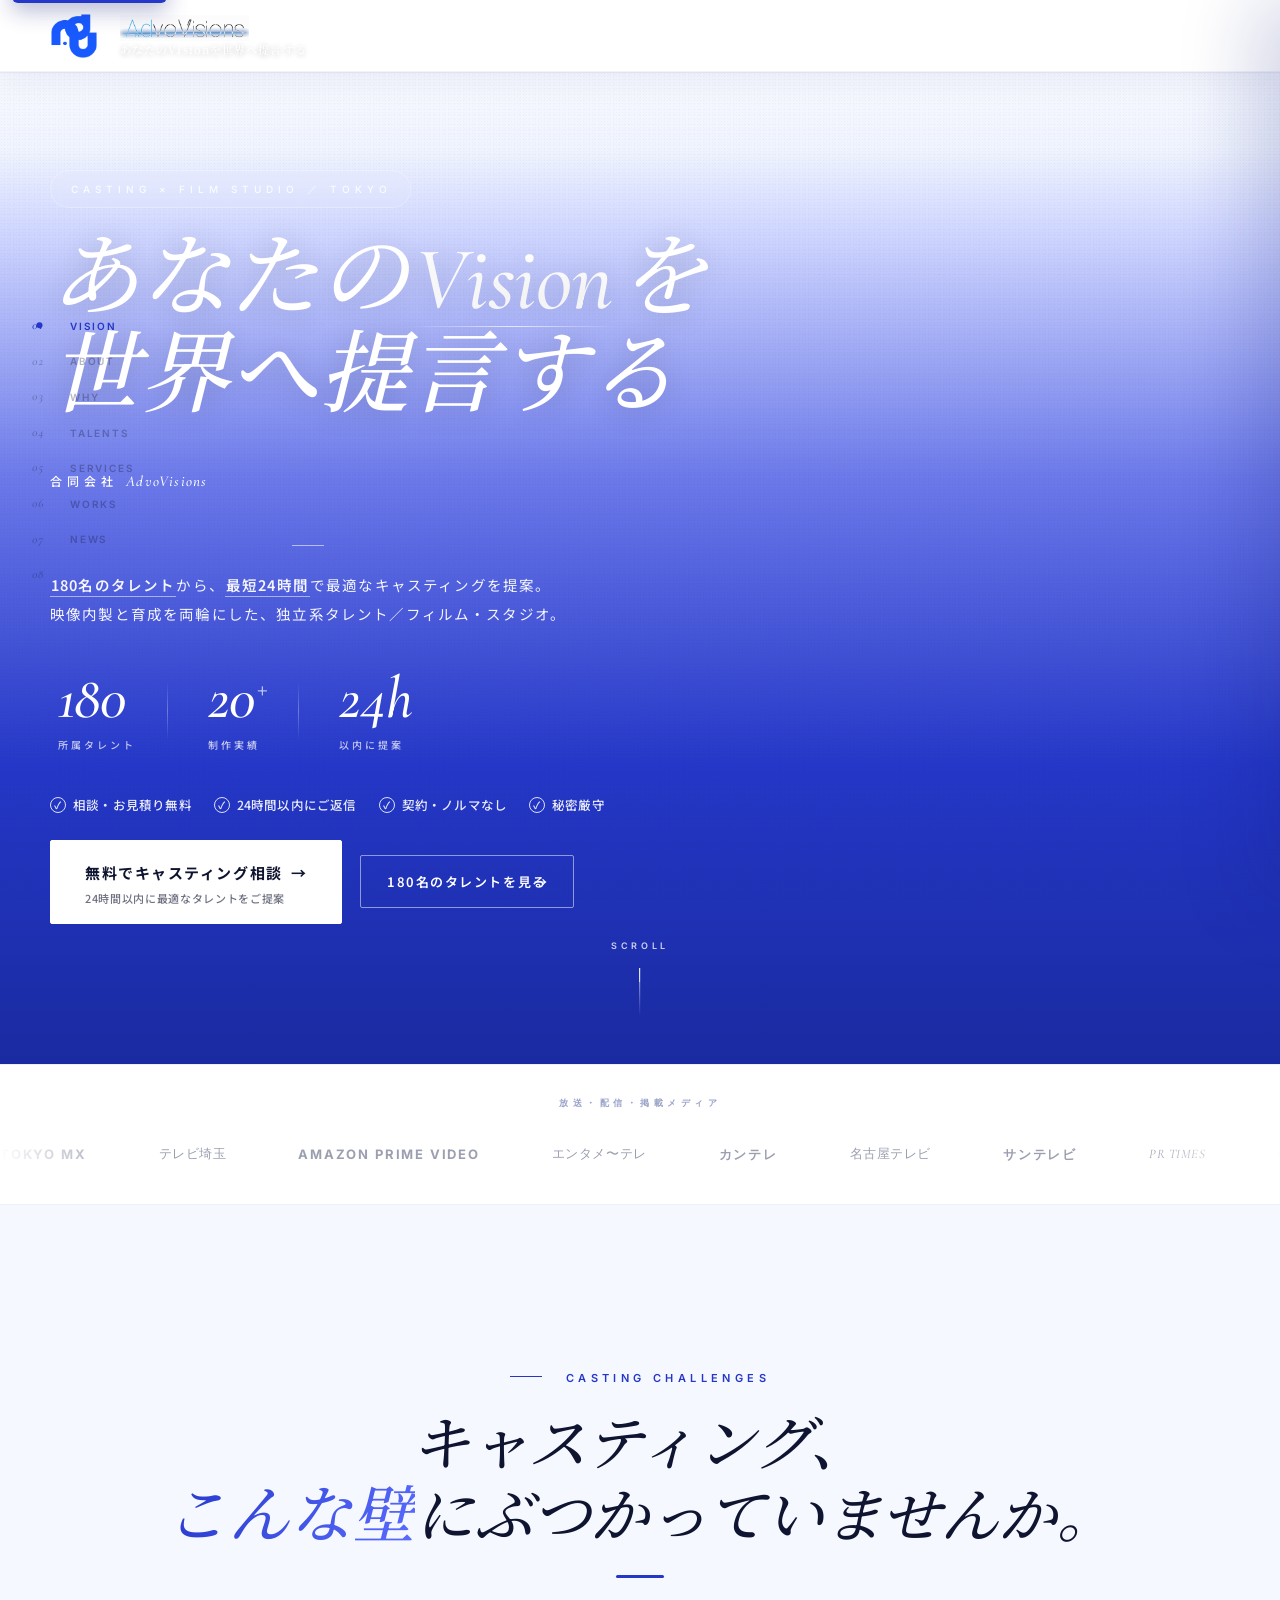
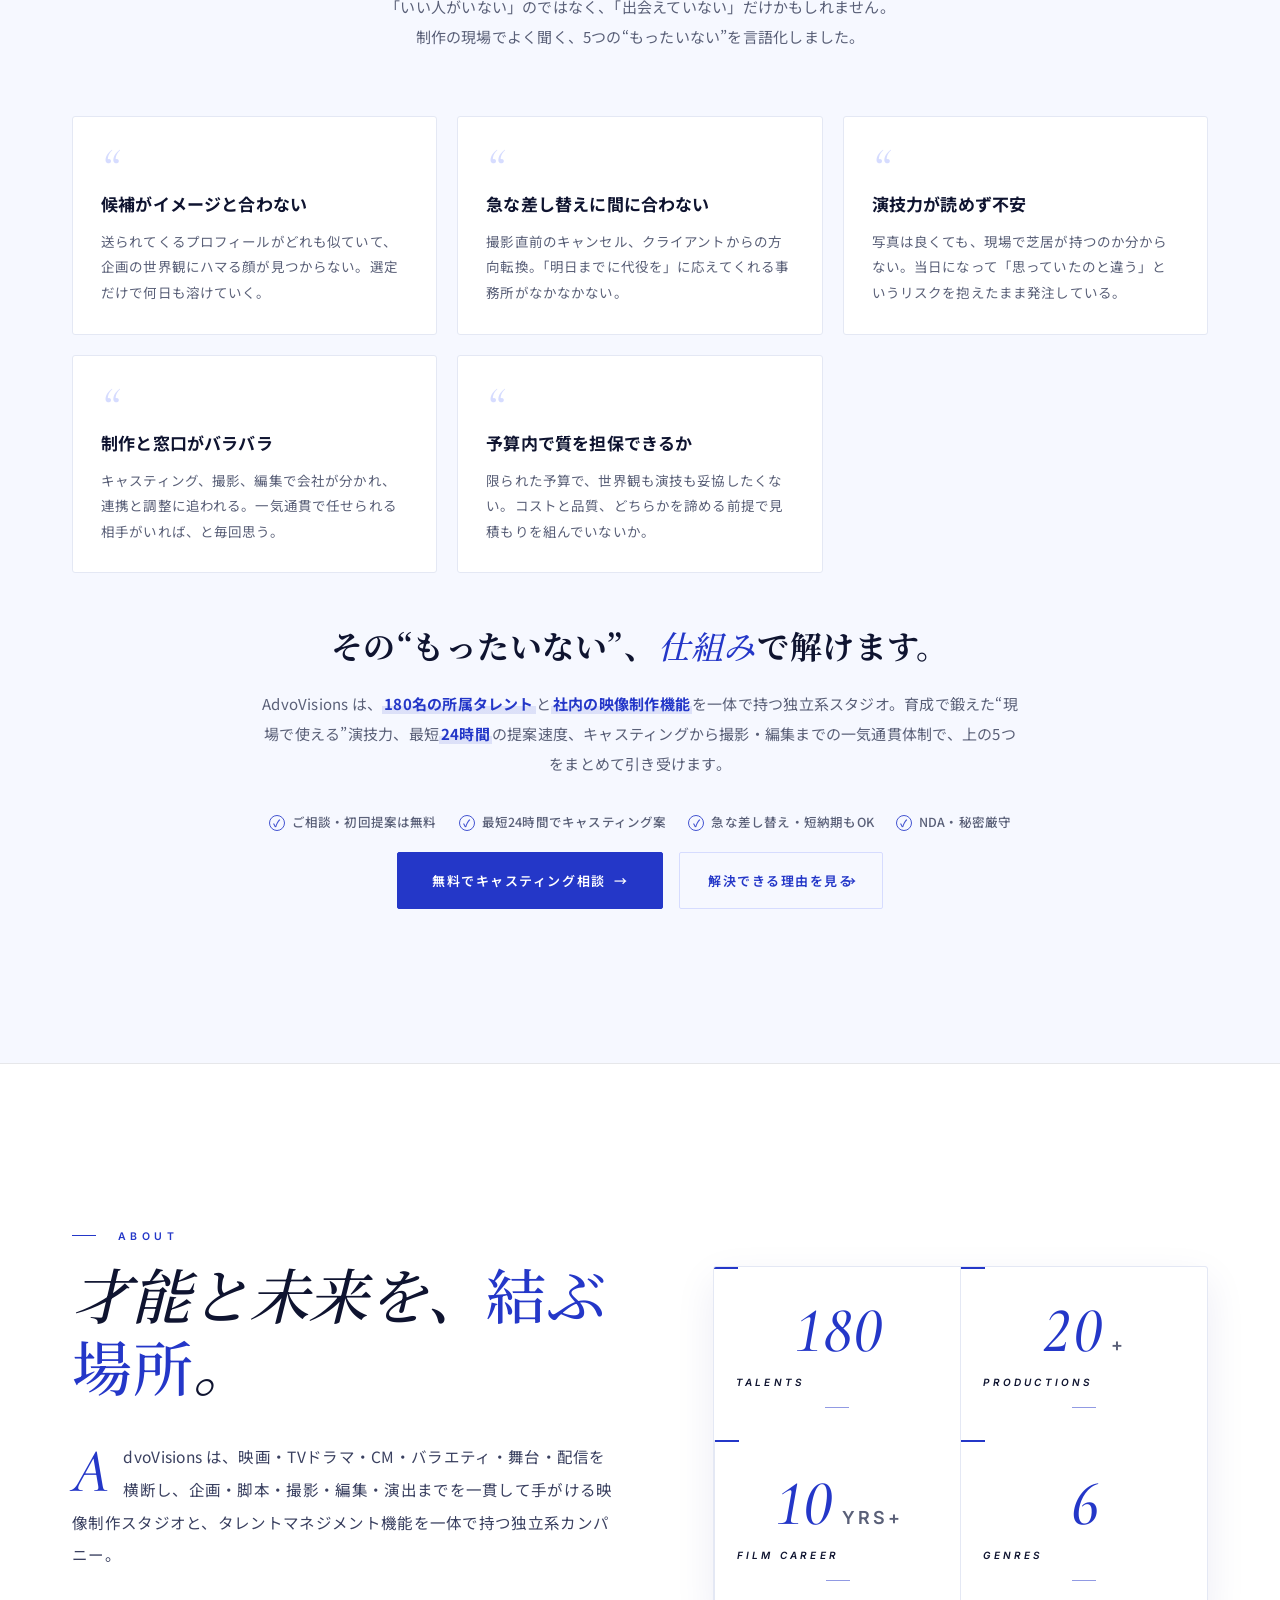
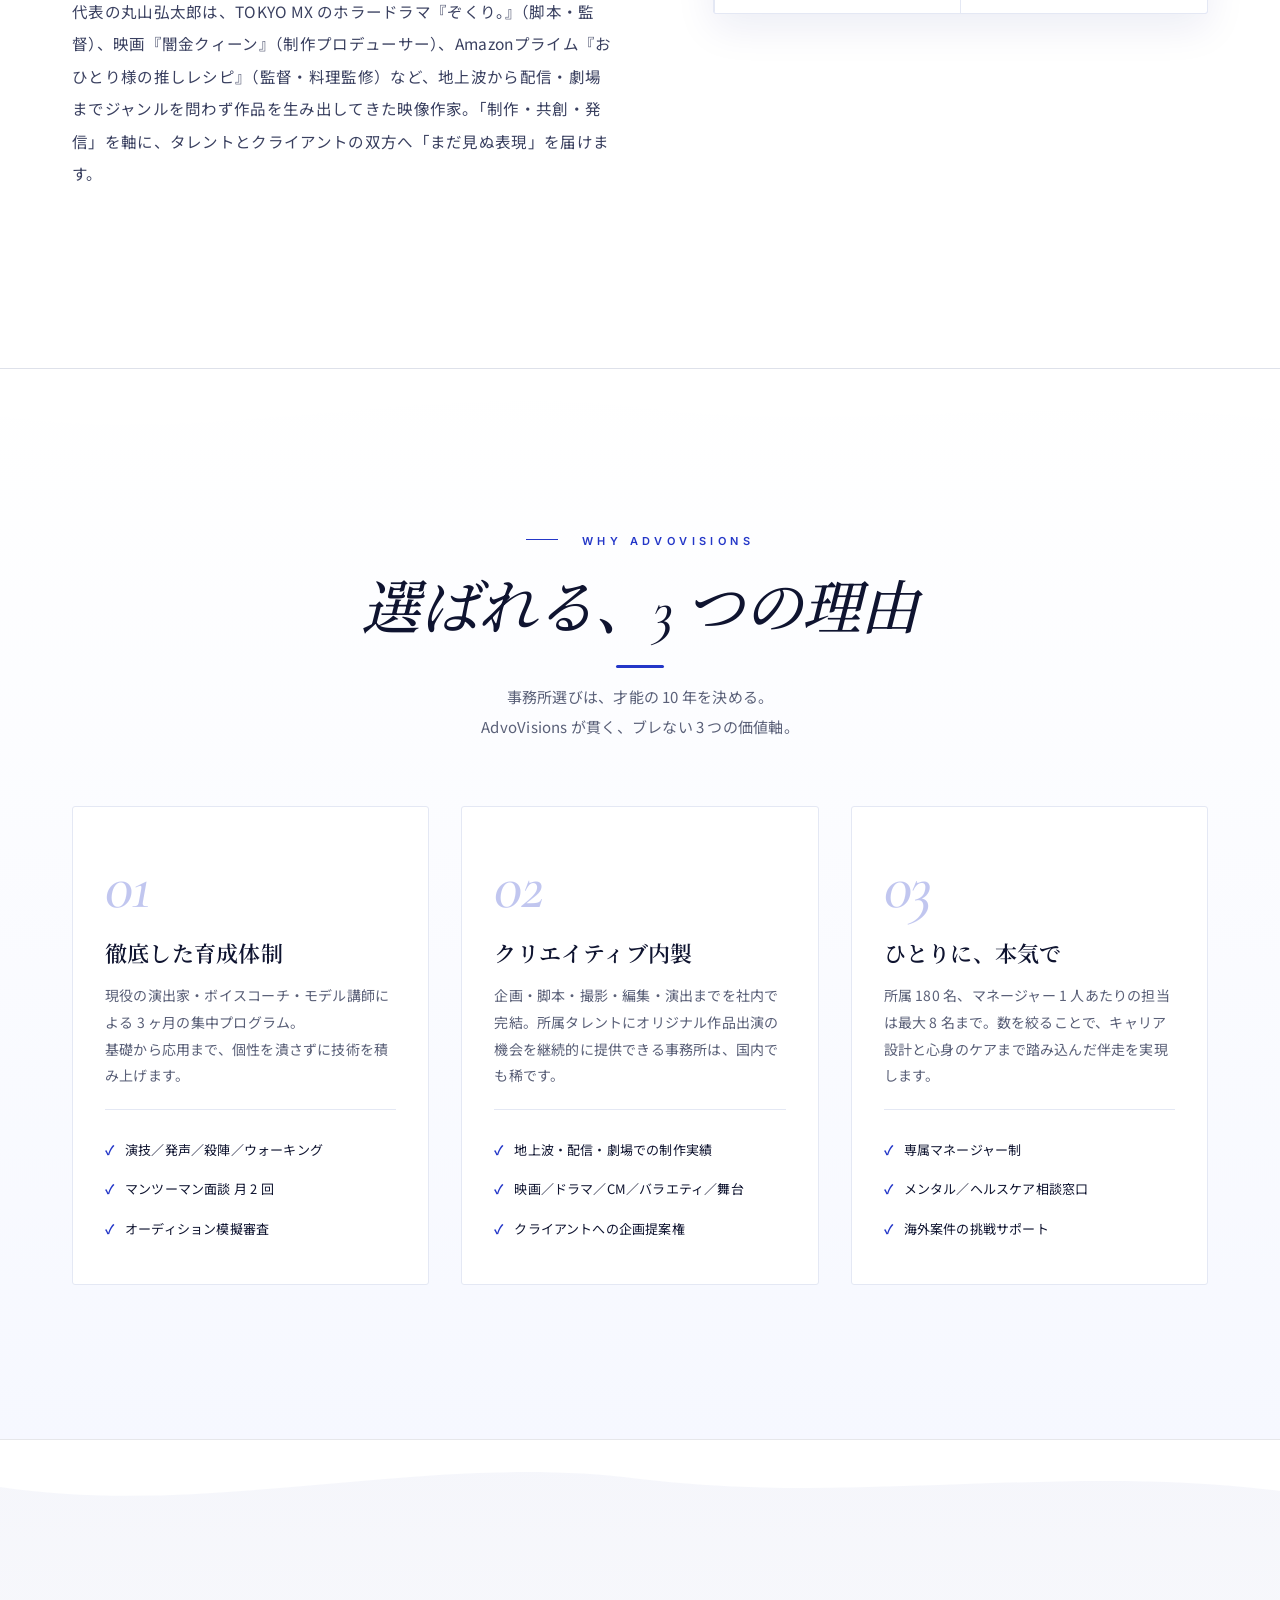
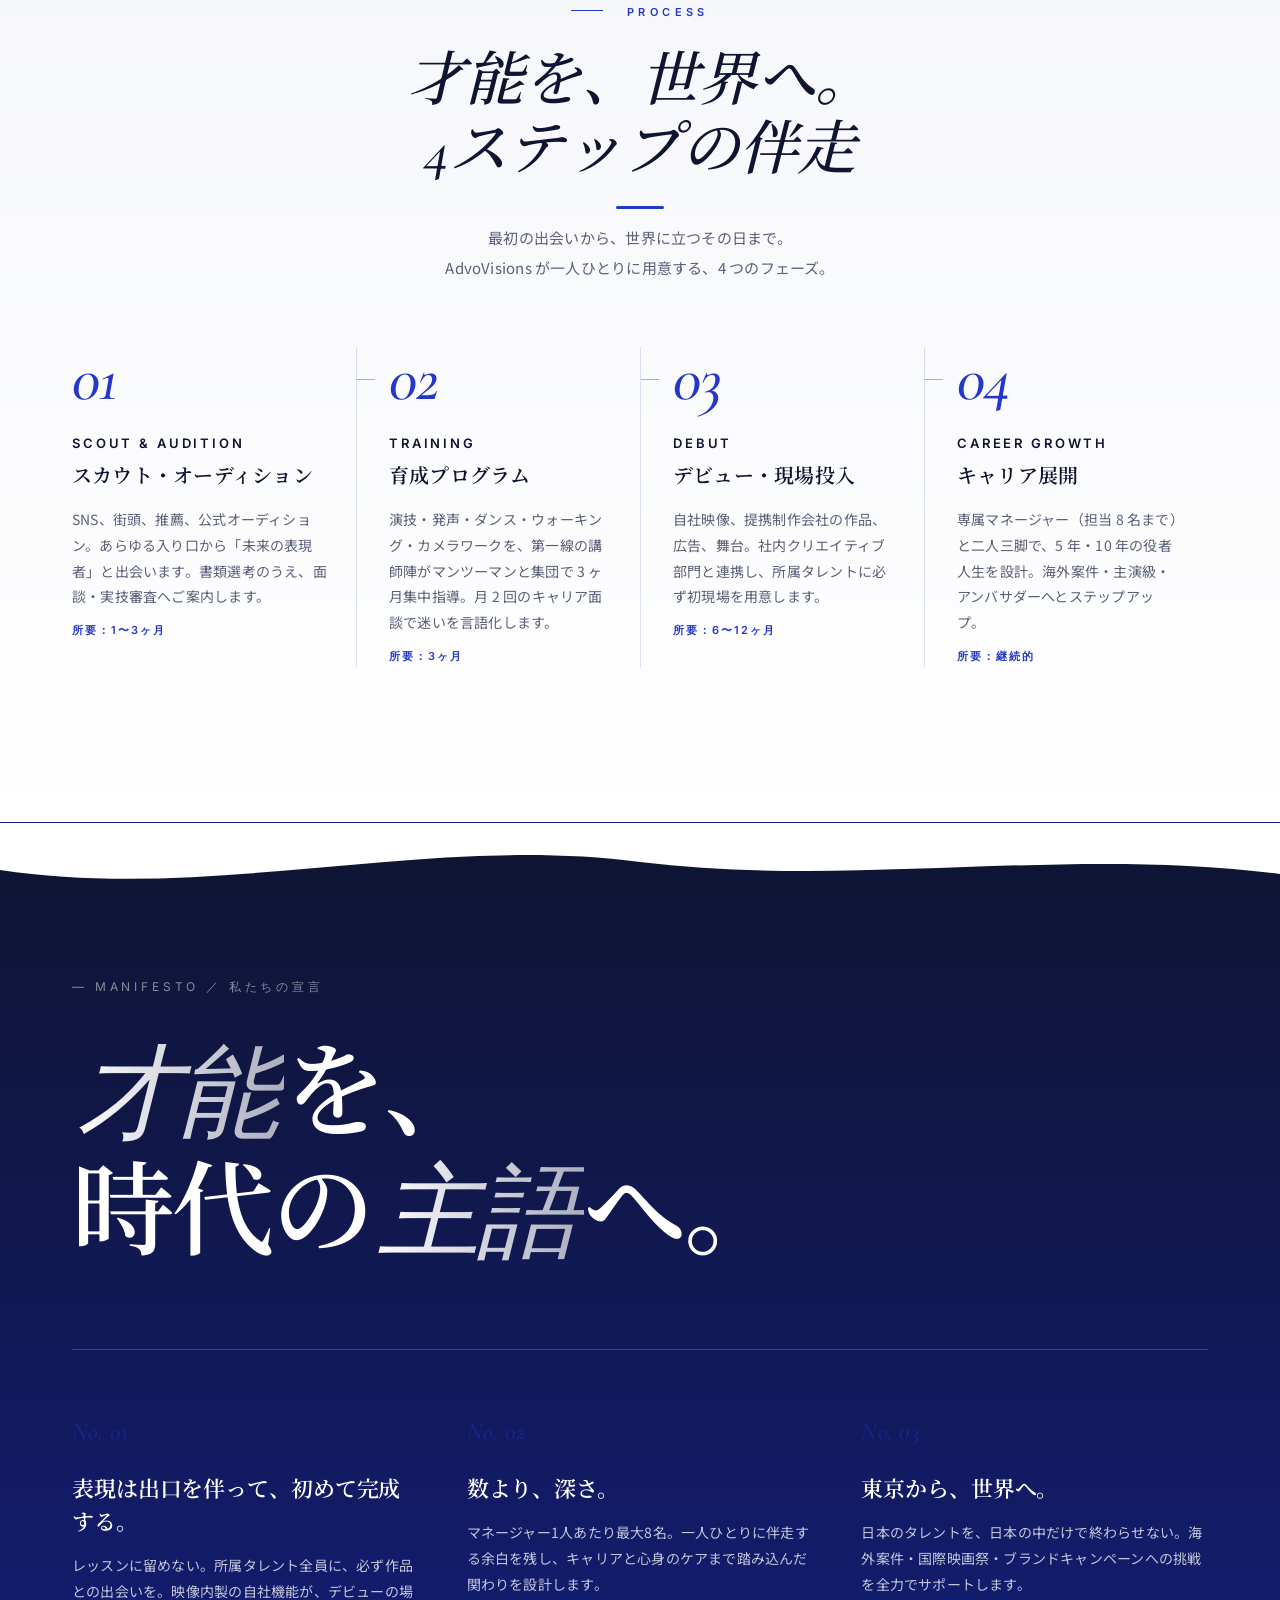
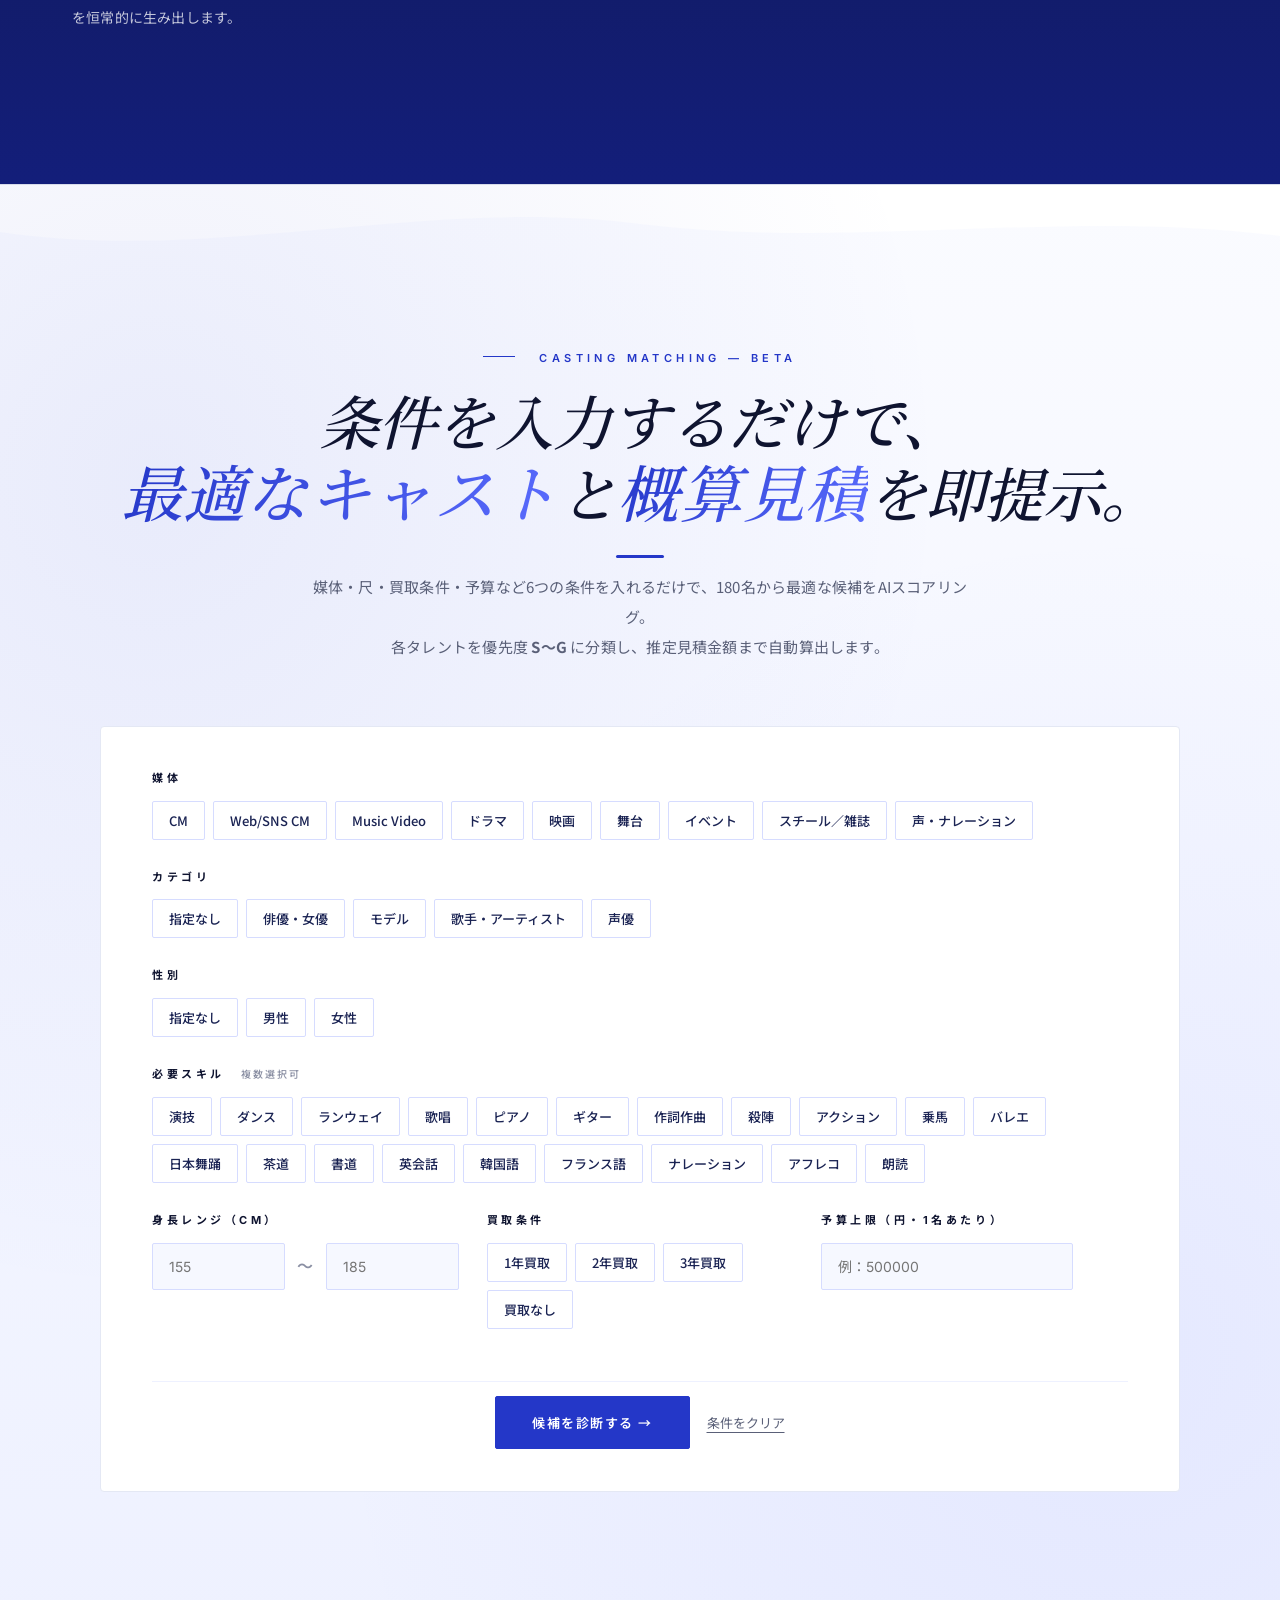
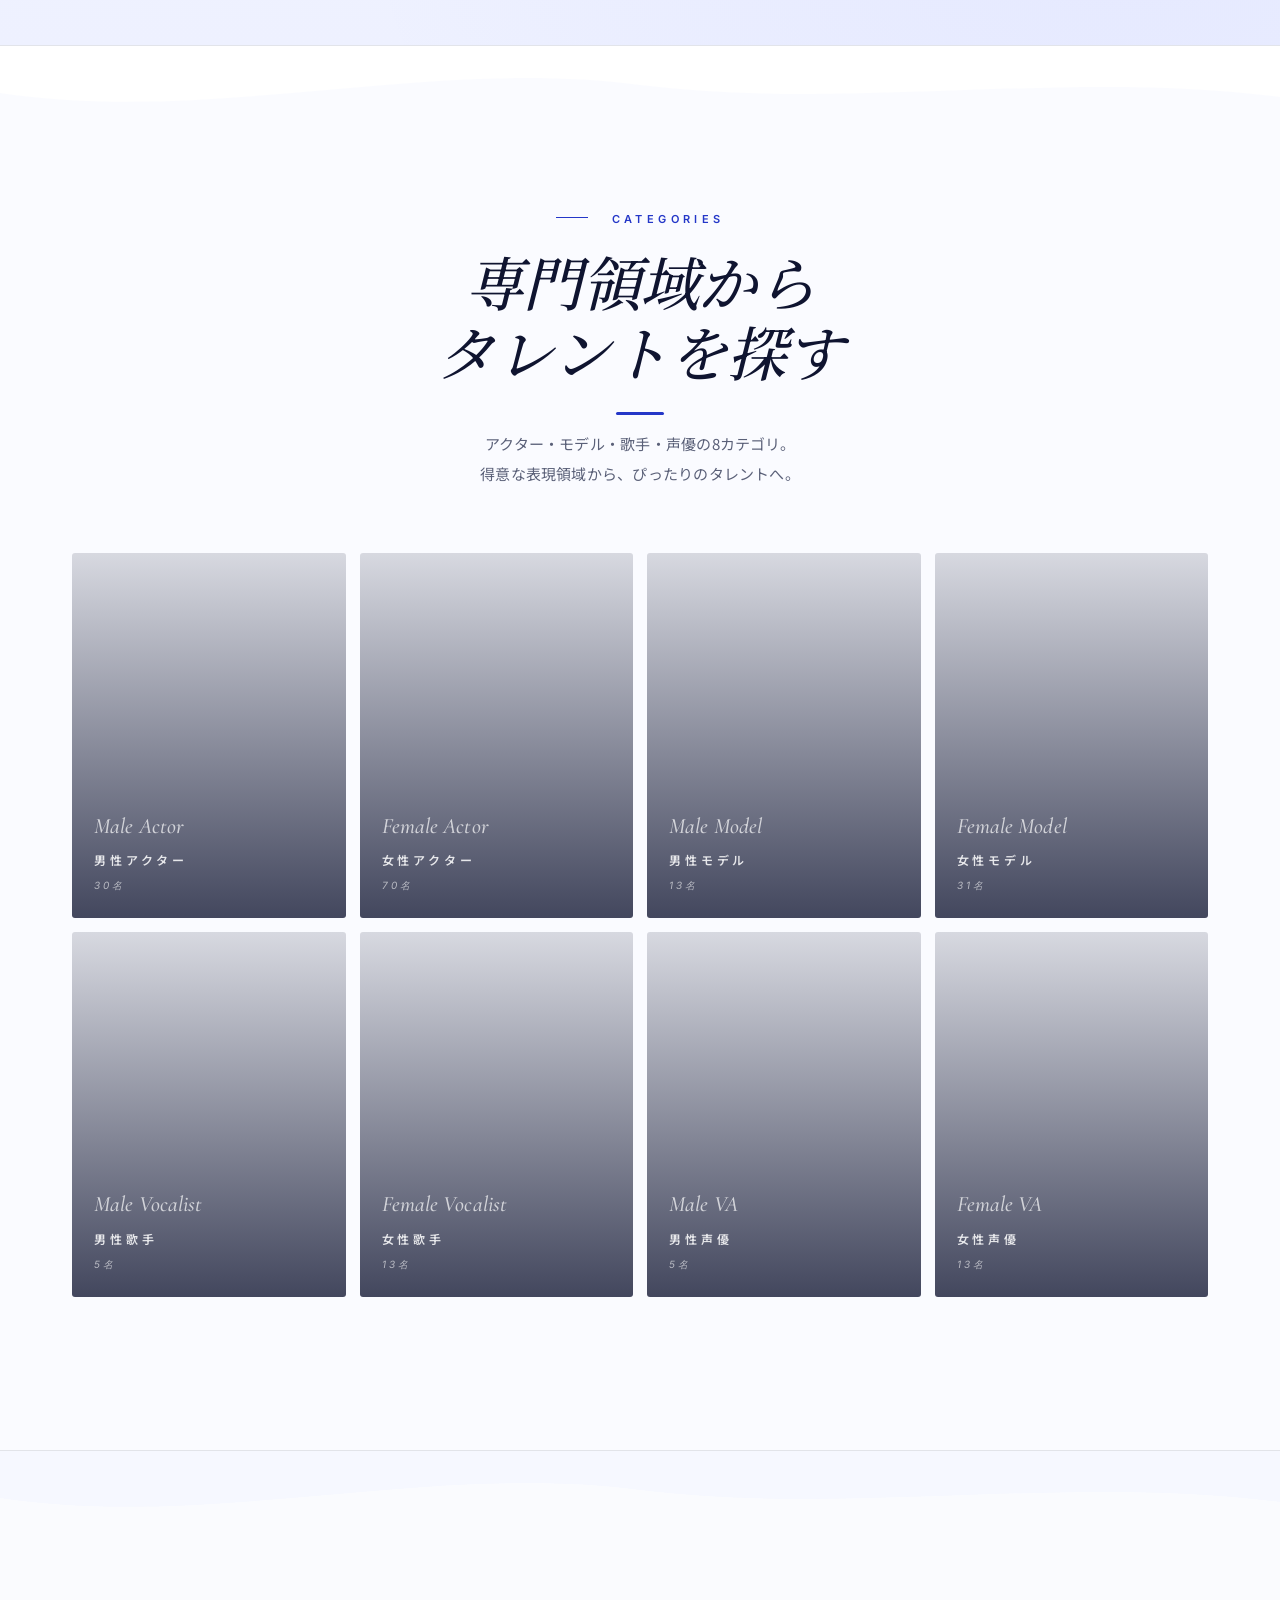
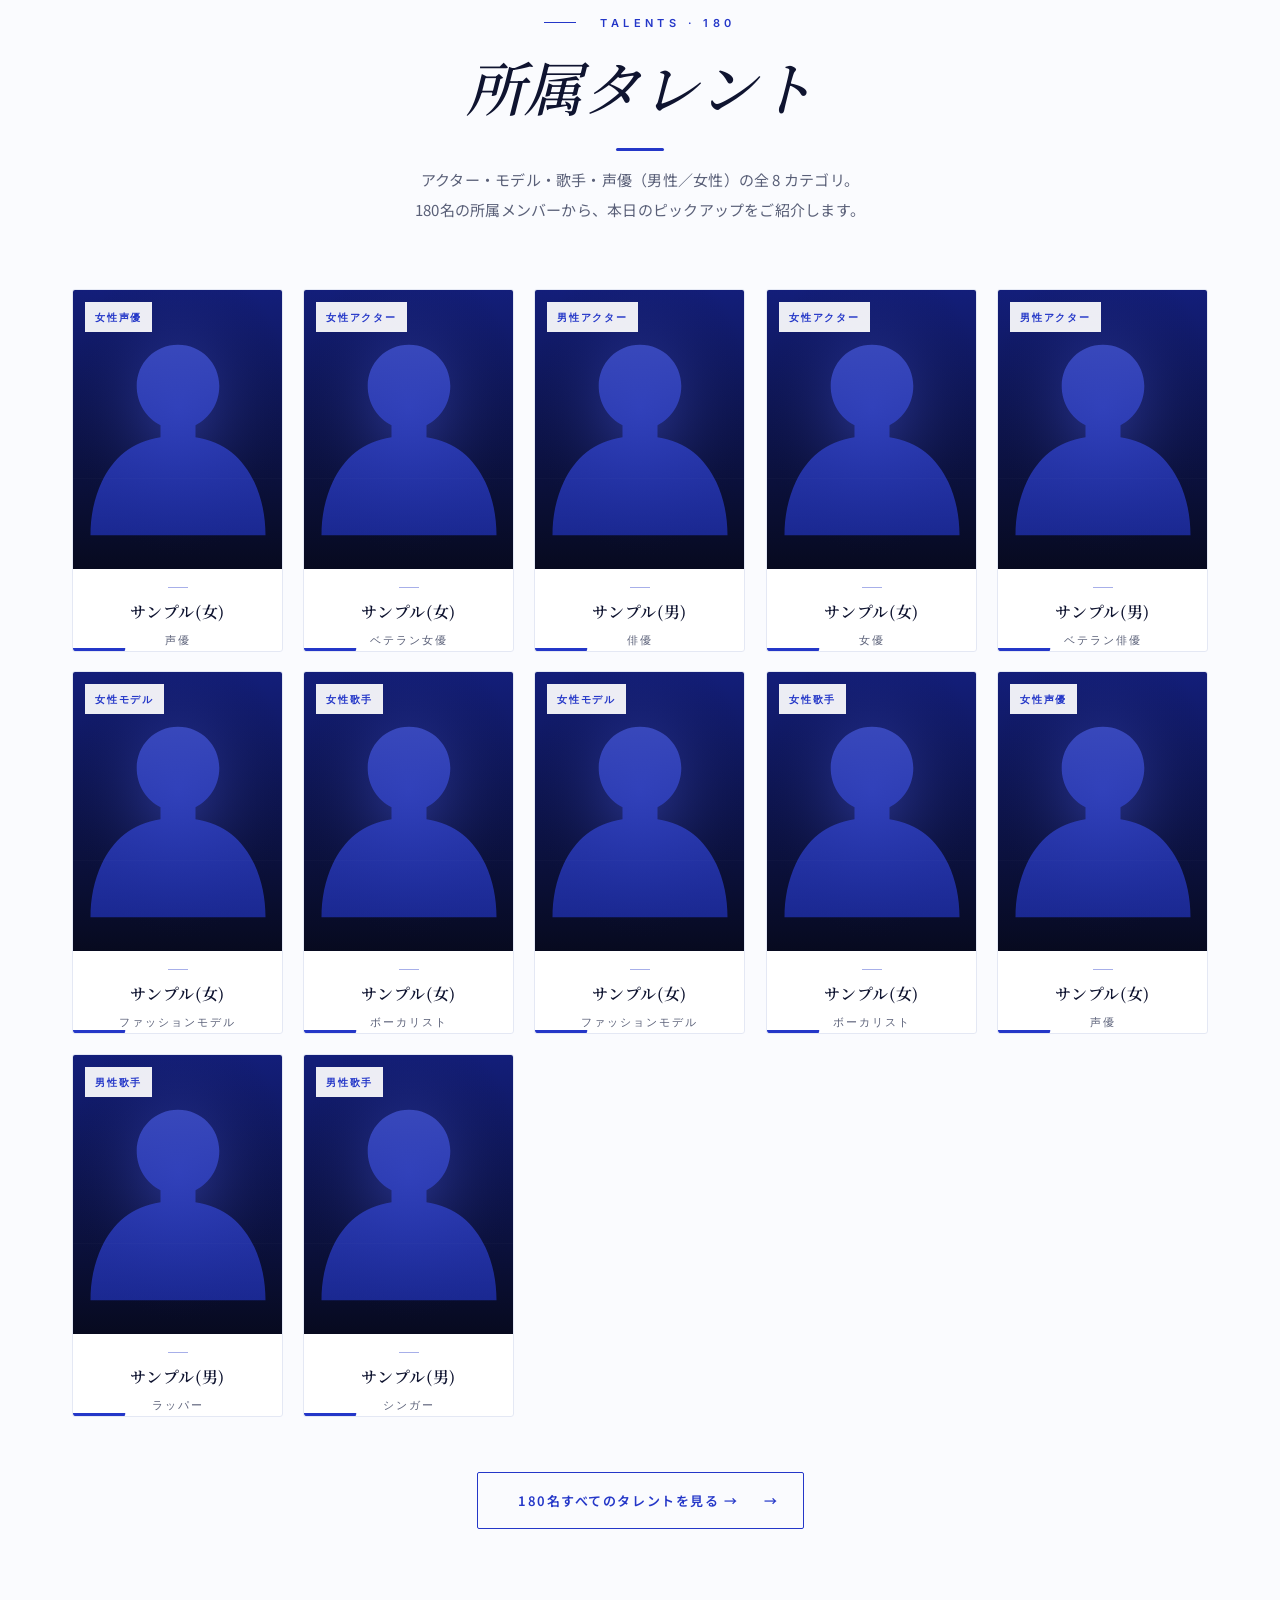
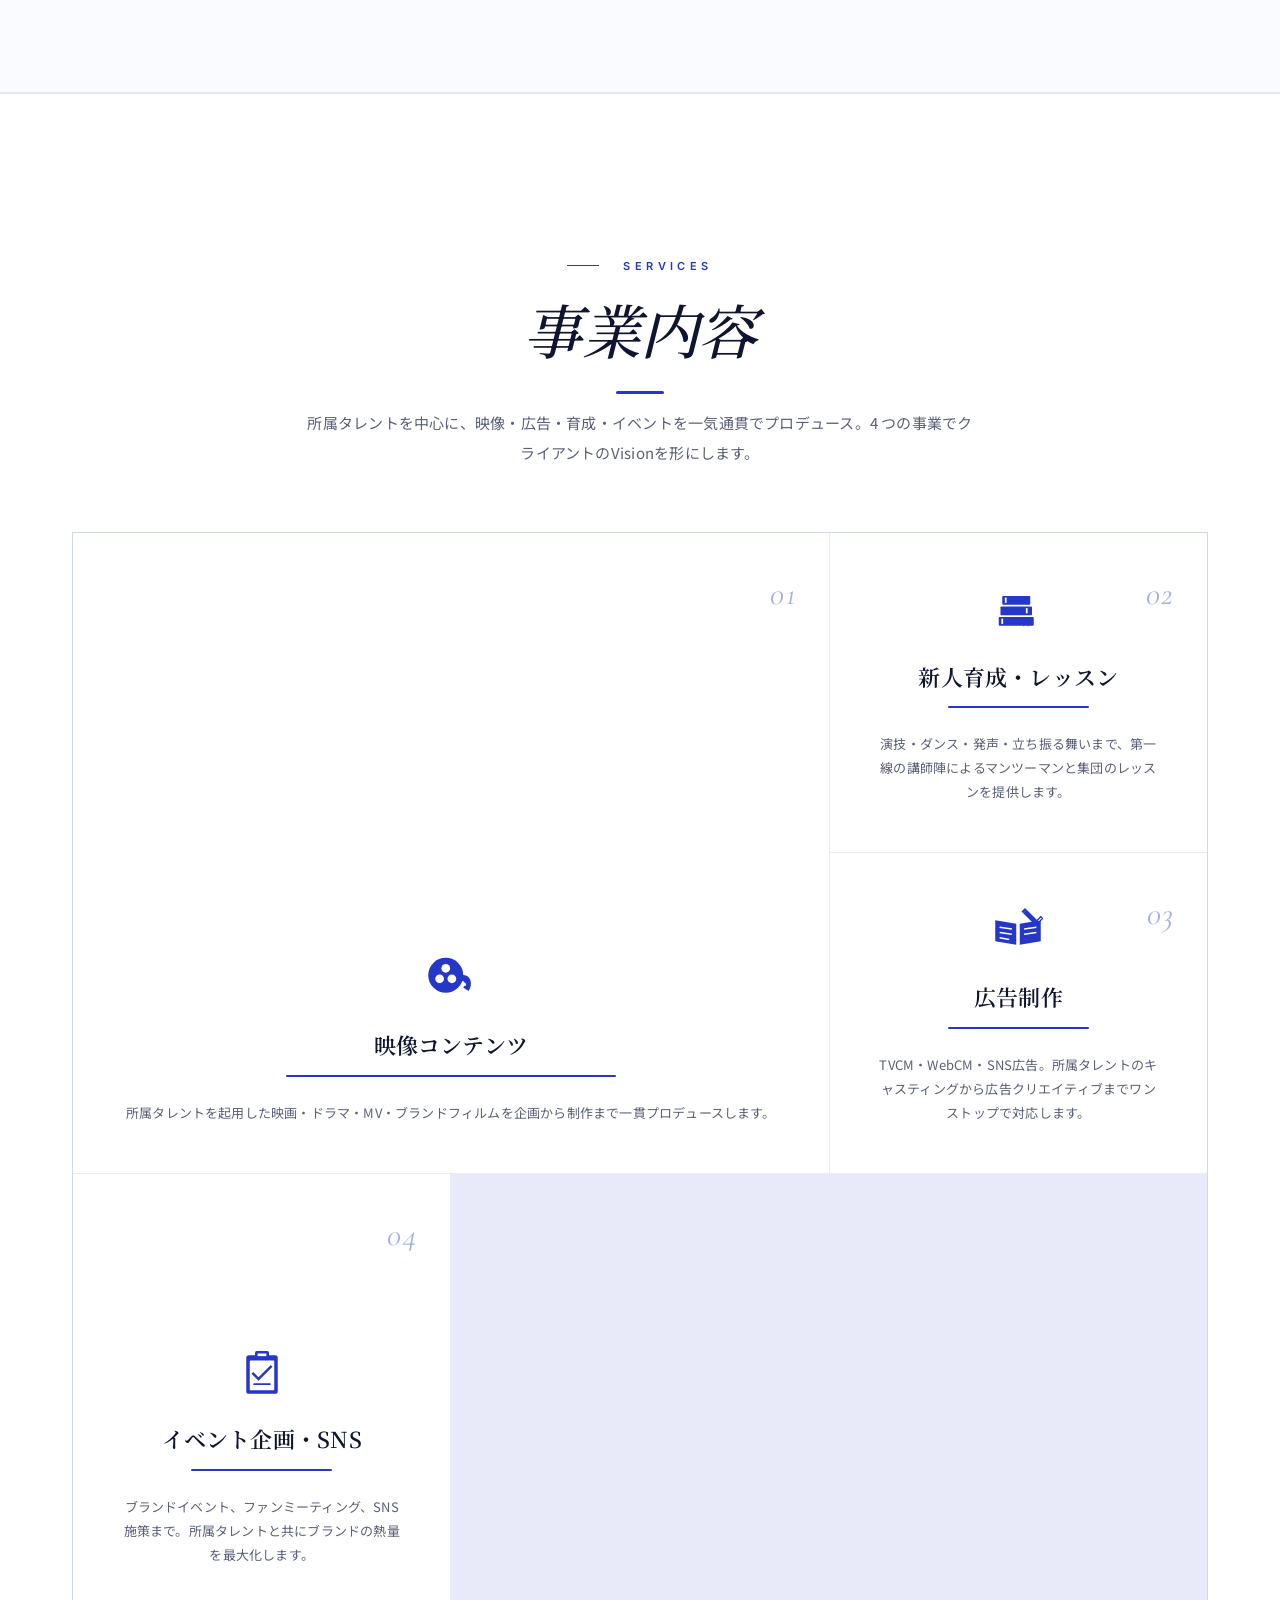
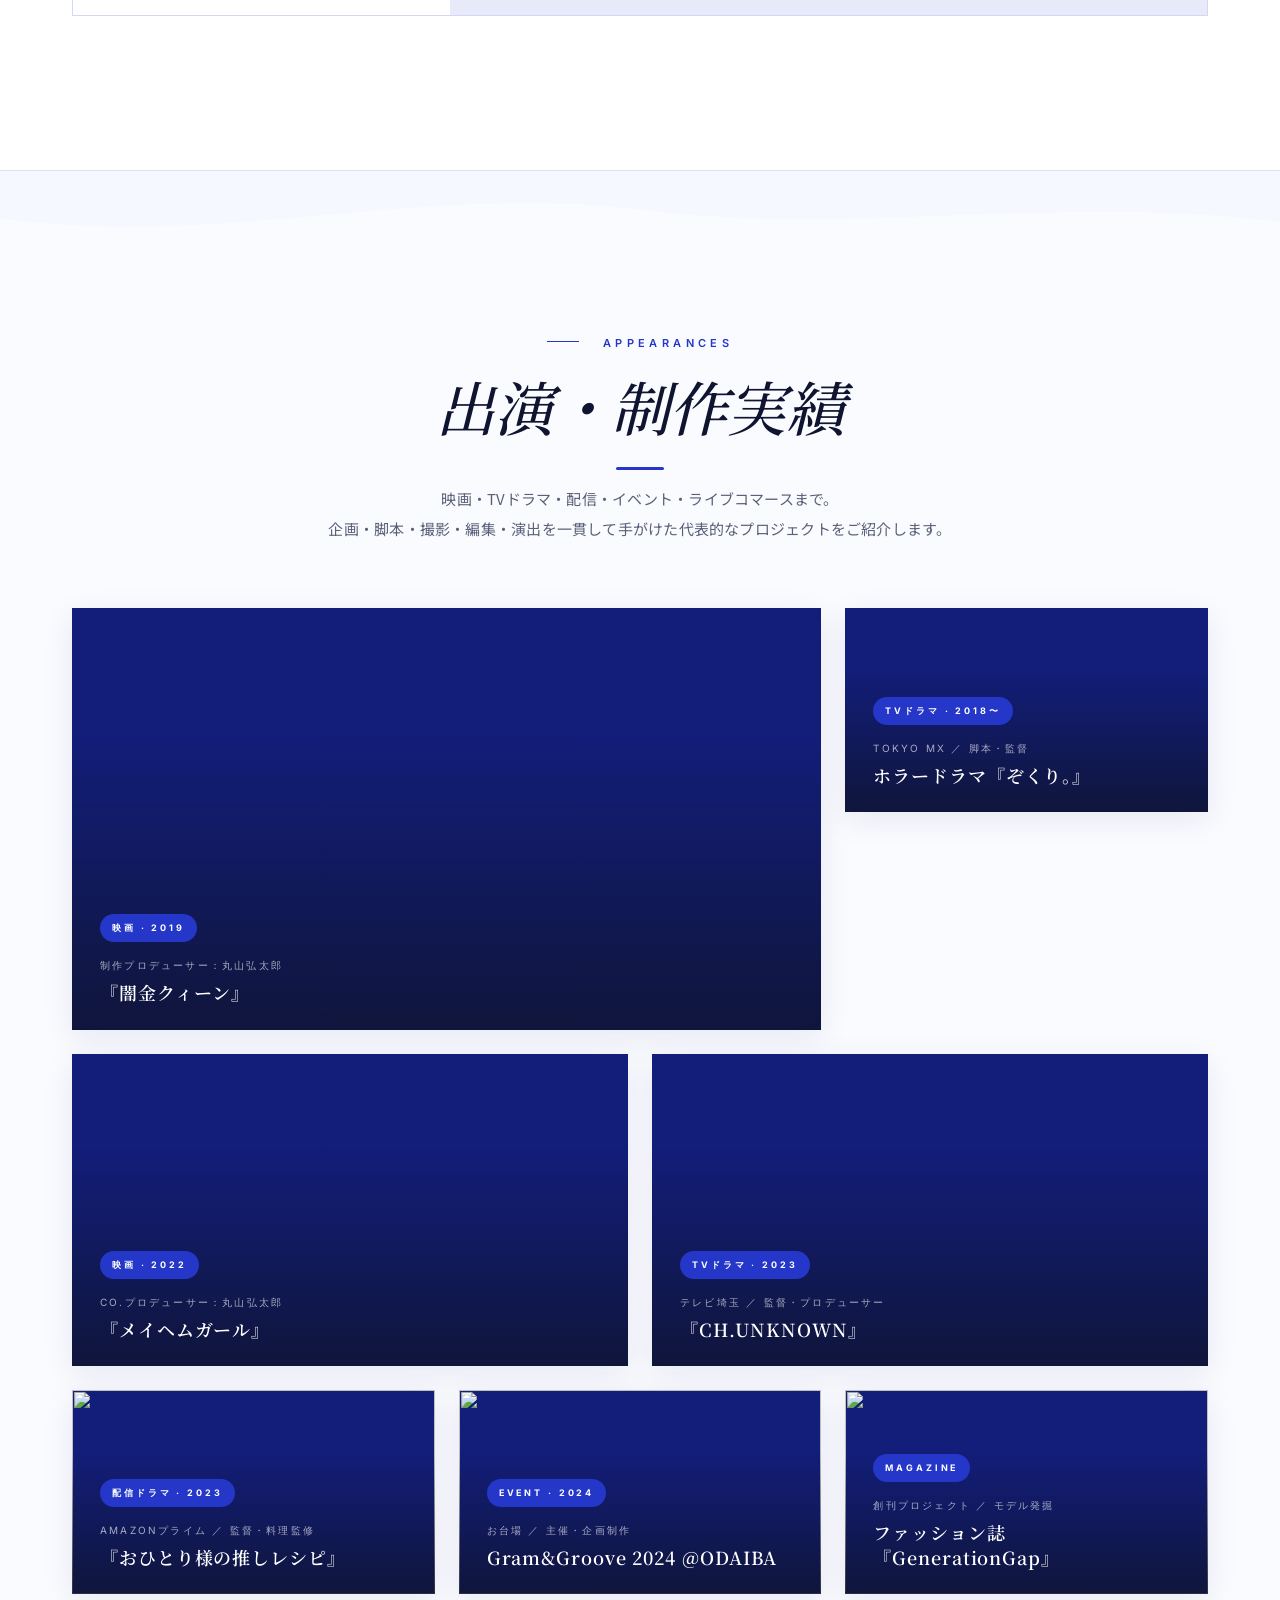
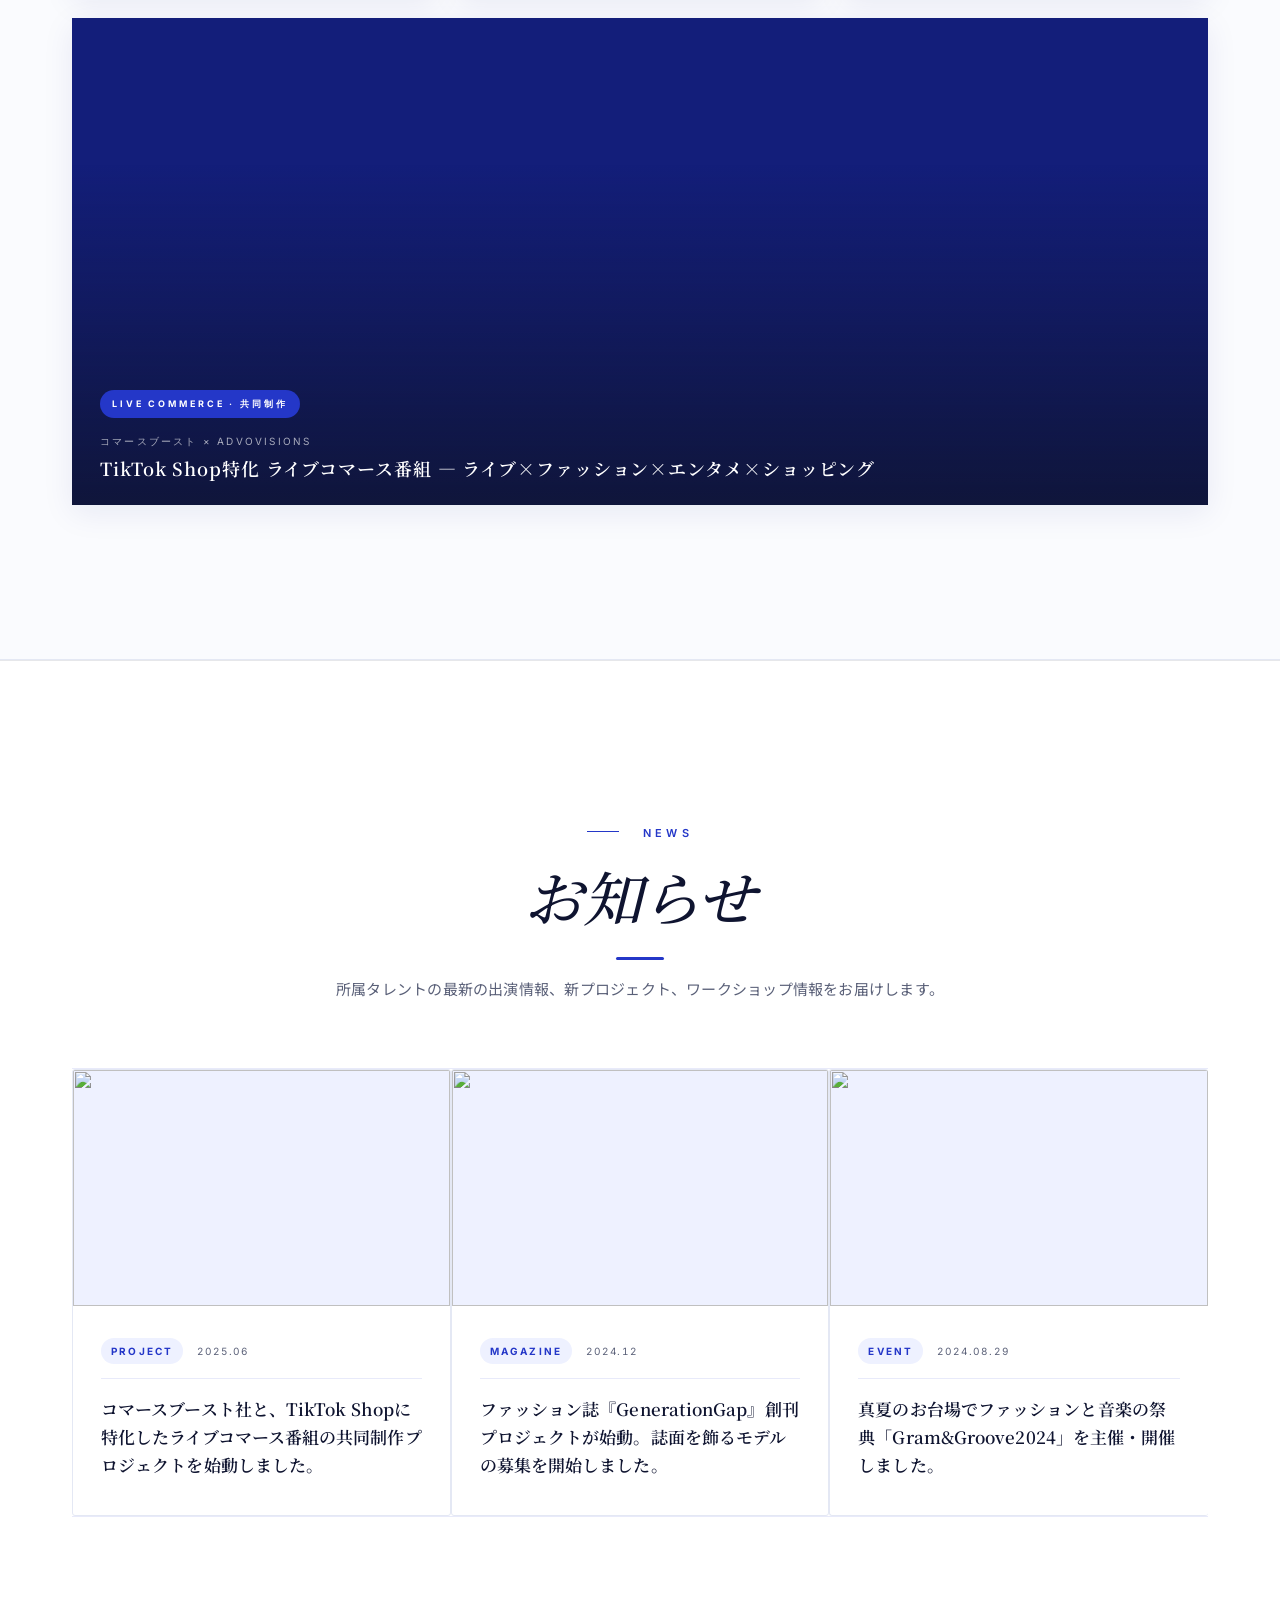
==== commit dff98314: "Design system overhaul v96: editorial / cinematic discipline Typography: load Cormorant Garamond ita" ====
--- a/index.html
+++ b/index.html
@@ -1,4 +1,4 @@
-<!doctype html><html lang="ja"><head><meta charset="utf-8"><meta http-equiv="cache-control" content="no-cache, no-store, must-revalidate"><meta http-equiv="pragma" content="no-cache"><meta http-equiv="expires" content="0"><meta name="viewport" content="width=device-width, initial-scale=1"><title>合同会社 AdvoVisions — あなたのVisionを世界へ提言する</title><meta name="description" content="合同会社AdvoVisionsは、映画・ドラマ・CM・バラエティ・舞台・配信を横断する映像制作とタレントマネジメントの会社。企画・脚本・撮影・編集・演出までの一貫体制で「制作・共創・発信」を実現します。"><link rel="icon" type="image/png" href="assets/img/logo-original.png?v=95"><link rel="preconnect" href="https://fonts.googleapis.com"><link rel="preconnect" href="https://fonts.gstatic.com" crossorigin><link href="https://fonts.googleapis.com/css2?family=Cormorant+Garamond:ital,wght@0,400;0,500;1,400&family=Inter:wght@300;400;500;600;700&family=Noto+Sans+JP:wght@300;400;500;600;700&family=Noto+Serif+JP:wght@400;500;600;700&display=swap" rel="stylesheet"><link rel="stylesheet" href="assets/css/style.css?v=95"><link rel="apple-touch-icon" href="assets/img/logo-original.png?v=95"><link rel="preload" as="style" href="assets/css/style.css?v=95"><link rel="canonical" href="https://shomayamamoto-ai.github.io/advovisions/"><meta property="og:type" content="website"><meta property="og:site_name" content="合同会社 AdvoVisions"><meta property="og:locale" content="ja_JP"><meta property="og:title" content="合同会社 AdvoVisions — あなたのVisionを世界へ提言する"><meta property="og:description" content="合同会社AdvoVisionsは、映画・ドラマ・CM・バラエティ・舞台・配信を横断する映像制作とタレントマネジメントの会社。企画・脚本・撮影・編集・演出までの一貫体制で「制作・共創・発信」を実現します。"><meta property="og:url" content="https://shomayamamoto-ai.github.io/advovisions/"><meta property="og:image" content="https://shomayamamoto-ai.github.io/advovisions/assets/img/og-default.jpg?v=95"><meta property="og:image:width" content="1200"><meta property="og:image:height" content="630"><meta name="twitter:card" content="summary_large_image"><meta name="twitter:title" content="合同会社 AdvoVisions — あなたのVisionを世界へ提言する"><meta name="twitter:description" content="合同会社AdvoVisionsは、映画・ドラマ・CM・バラエティ・舞台・配信を横断する映像制作とタレントマネジメントの会社。企画・脚本・撮影・編集・演出までの一貫体制で「制作・共創・発信」を実現します。"><meta name="twitter:image" content="https://shomayamamoto-ai.github.io/advovisions/assets/img/og-default.jpg?v=95"><meta name="theme-color" content="#2437c8">
+<!doctype html><html lang="ja"><head><meta charset="utf-8"><meta http-equiv="cache-control" content="no-cache, no-store, must-revalidate"><meta http-equiv="pragma" content="no-cache"><meta http-equiv="expires" content="0"><meta name="viewport" content="width=device-width, initial-scale=1"><title>合同会社 AdvoVisions — あなたのVisionを世界へ提言する</title><meta name="description" content="合同会社AdvoVisionsは、映画・ドラマ・CM・バラエティ・舞台・配信を横断する映像制作とタレントマネジメントの会社。企画・脚本・撮影・編集・演出までの一貫体制で「制作・共創・発信」を実現します。"><link rel="icon" type="image/png" href="assets/img/logo-original.png?v=96"><link rel="preconnect" href="https://fonts.googleapis.com"><link rel="preconnect" href="https://fonts.gstatic.com" crossorigin><link href="https://fonts.googleapis.com/css2?family=Cormorant+Garamond:ital,wght@0,400;0,500;0,600;1,400;1,500;1,600&family=Inter:wght@300;400;500;600;700&family=Noto+Sans+JP:wght@300;400;500;600;700&family=Noto+Serif+JP:wght@400;500;600;700&display=swap" rel="stylesheet"><link rel="stylesheet" href="assets/css/style.css?v=96"><link rel="apple-touch-icon" href="assets/img/logo-original.png?v=96"><link rel="preload" as="style" href="assets/css/style.css?v=96"><link rel="canonical" href="https://shomayamamoto-ai.github.io/advovisions/"><meta property="og:type" content="website"><meta property="og:site_name" content="合同会社 AdvoVisions"><meta property="og:locale" content="ja_JP"><meta property="og:title" content="合同会社 AdvoVisions — あなたのVisionを世界へ提言する"><meta property="og:description" content="合同会社AdvoVisionsは、映画・ドラマ・CM・バラエティ・舞台・配信を横断する映像制作とタレントマネジメントの会社。企画・脚本・撮影・編集・演出までの一貫体制で「制作・共創・発信」を実現します。"><meta property="og:url" content="https://shomayamamoto-ai.github.io/advovisions/"><meta property="og:image" content="https://shomayamamoto-ai.github.io/advovisions/assets/img/og-default.jpg?v=96"><meta property="og:image:width" content="1200"><meta property="og:image:height" content="630"><meta name="twitter:card" content="summary_large_image"><meta name="twitter:title" content="合同会社 AdvoVisions — あなたのVisionを世界へ提言する"><meta name="twitter:description" content="合同会社AdvoVisionsは、映画・ドラマ・CM・バラエティ・舞台・配信を横断する映像制作とタレントマネジメントの会社。企画・脚本・撮影・編集・演出までの一貫体制で「制作・共創・発信」を実現します。"><meta name="twitter:image" content="https://shomayamamoto-ai.github.io/advovisions/assets/img/og-default.jpg?v=96"><meta name="theme-color" content="#2437c8">
 <script type="application/ld+json">
   {
     "@context": "https://schema.org",
@@ -36,13 +36,13 @@
   </script>
 </head><body><div class="opener" id="opener" aria-hidden="true"><div class="o-grain" aria-hidden="true"></div><div class="o-vignette" aria-hidden="true"></div><div class="o-bar o-bar-top" aria-hidden="true"></div><div class="o-bar o-bar-bot" aria-hidden="true"></div><div class="o-scan" aria-hidden="true"></div><div class="opener-act act-1"><div class="o-stage"><div class="o-mark-row"><span class="o-mark-line left" aria-hidden="true"></span><span class="o-mark-tag" aria-hidden="true">EST. 2024</span></div><div class="o-mark-wrap"><span class="o-mark"><span class="o-mark-inner">AdvoVisions</span></span></div><div class="o-mark-sub"><span>TALENT</span><span class="o-dot" aria-hidden="true"></span><span>FILM STUDIO</span><span class="o-dot" aria-hidden="true"></span><span>TOKYO</span></div></div></div><div class="opener-act act-2"><div class="o-frame"><span class="o-corner tl" aria-hidden="true"></span><span class="o-corner tr" aria-hidden="true"></span><span class="o-corner bl" aria-hidden="true"></span><span class="o-corner br" aria-hidden="true"></span><div class="o-top"><span class="o-eyebrow">— ADVOVISIONS</span><span class="o-loc">TOKYO / TALENT × FILM</span></div><div class="o-mid"><span class="o-rule"><span class="o-rule-fill" id="o-rule"></span></span><h1 class="o-title"><span class="o-line"><span class="o-line-inner">あらゆる人々に、</span></span><span class="o-line"><em><span class="o-line-inner">表現を。</span></em></span></h1><p class="o-sub">新しい才能を生み出す。出口のあるレッスン。</p></div><div class="o-bot"><span class="o-state">NOW LOADING</span><span class="o-pct" id="o-pct">000</span></div></div></div><div class="o-shutter o-shutter-t" aria-hidden="true"></div><div class="o-shutter o-shutter-b" aria-hidden="true"></div></div><script>(function(){var o=document.getElementById("opener");if(!o)return;try{if(sessionStorage.getItem("av_opener_shown")==="1"){o.style.display="none";return;}sessionStorage.setItem("av_opener_shown","1");}catch(e){}var pct=document.getElementById("o-pct"),rf=document.getElementById("o-rule");setTimeout(function(){o.classList.add("a2")},1500);setTimeout(function(){var t0=performance.now(),dur=1800;function tick(now){var t=Math.min(1,(now-t0)/dur),e=t<.5?2*t*t:1-Math.pow(-2*t+2,2)/2,n=Math.floor(e*100);if(pct)pct.textContent=("00"+n).slice(-3);if(rf)rf.style.setProperty("transform","scaleX("+(e)+")","important");if(t<1)requestAnimationFrame(tick);else setTimeout(close,600);}requestAnimationFrame(tick);},2000);function close(){o.classList.add("done");setTimeout(function(){o.style.display="none";},1100);}o.addEventListener("click",close);})();</script><a href="#main-content" class="skip-link">Skip to content</a>
 
-<div class="scroll-progress" aria-hidden="true"></div><header class="site-header on-hero"><a href="index.html" class="logo"><span class="logo-wrap logo-wrap-header"><img class="logo-icon" src="assets/img/logo-original.png?v=95" alt=""><span class="logo-text-col"><img class="logo-text" src="assets/img/logo.png?v=95" alt="AdvoVisions"><span class="logo-tagline" aria-hidden="true">あなたのVisionを世界へ提言する</span></span></span></a><nav class="nav" aria-label="Primary"><ul><li><a href="index.html" class="active" aria-current="page">Home</a></li><li><a href="#services">Services</a></li><li><a href="members.html">Talents</a></li><li><a href="#works">Works</a></li><li><a href="news.html">News</a></li><li><a href="#contact">Contact</a></li></ul></nav><button class="nav-toggle" aria-label="Menu"><span></span><span></span><span></span></button></header><section id="main-content" class="hero"><video class="hero-video" autoplay muted loop playsinline preload="auto" disablepictureinpicture disableremoteplayback controlslist="nodownload nofullscreen noremoteplayback noplaybackrate" aria-hidden="true"><source src="https://videos.pexels.com/video-files/3141210/3141210-uhd_2560_1440_25fps.mp4" type="video/mp4"></video><div class="hero-content"><span class="hero-eyebrow">CASTING × FILM STUDIO ／ TOKYO</span><h1 class="hero-title">あなたの<span class="en">Vision</span>を世界へ提言する</h1><div class="hero-company">合同会社 <span class="en">AdvoVisions</span></div><p class="hero-sub"><strong>180名のタレント</strong>から、<strong>最短24時間</strong>で最適なキャスティングを提案。<br>映像内製と育成を両輪にした、独立系タレント／フィルム・スタジオ。</p><ul class="hero-proof" aria-label="Key facts"><li><strong>180</strong><span>所属タレント</span></li><li><strong>20<sup>+</sup></strong><span>制作実績</span></li><li><strong>24h</strong><span>以内に提案</span></li></ul><ul class="cta-trust cta-trust-light" aria-label="安心ポイント"><li><span class="trust-check" aria-hidden="true">✓</span>相談・お見積り無料</li><li><span class="trust-check" aria-hidden="true">✓</span>24時間以内にご返信</li><li><span class="trust-check" aria-hidden="true">✓</span>契約・ノルマなし</li><li><span class="trust-check" aria-hidden="true">✓</span>秘密厳守</li></ul><div class="hero-ctas"><a href="#contact" class="btn-primary hero-cta-btn hero-cta-main"><span class="hero-cta-label">無料でキャスティング相談 <span class="hero-cta-arrow">→</span></span><span class="hero-cta-note">24時間以内に最適なタレントをご提案</span></a><a href="members.html" class="btn-outline hero-cta-btn hero-cta-outline">180名のタレントを見る</a></div></div><div class="hero-wave" aria-hidden="true"><svg viewBox="0 0 1440 120" preserveAspectRatio="none" xmlns="http://www.w3.org/2000/svg"><path d="M0,60 C240,110 480,10 720,50 C960,90 1200,30 1440,70 L1440,120 L0,120 Z" fill="#ffffff"/></svg></div><a href="#about" class="hero-cue" aria-label="Scroll to next section"><span class="hc-label">SCROLL</span><span class="hc-line"></span></a></section><section class="press-strip" aria-label="Featured media"><div class="press-strip-label">放送・配信・掲載メディア</div><div class="press-marquee"><div class="press-track"><span class="press-item s-sans">TOKYO MX</span><span class="press-item">テレビ埼玉</span><span class="press-item s-sans">Amazon Prime Video</span><span class="press-item">エンタメ〜テレ</span><span class="press-item s-sans">カンテレ</span><span class="press-item">名古屋テレビ</span><span class="press-item s-sans">サンテレビ</span><span class="press-item s-italic">PR TIMES</span><span class="press-item s-sans">ORICON NEWS</span><span class="press-item">TikTok Shop</span><span class="press-item s-sans">六本木経済新聞</span><span class="press-item s-italic">COMMERCE PICK</span><span class="press-item s-sans" aria-hidden="true">TOKYO MX</span><span class="press-item" aria-hidden="true">テレビ埼玉</span><span class="press-item s-sans" aria-hidden="true">Amazon Prime Video</span><span class="press-item" aria-hidden="true">エンタメ〜テレ</span><span class="press-item s-sans" aria-hidden="true">カンテレ</span><span class="press-item" aria-hidden="true">名古屋テレビ</span><span class="press-item s-sans" aria-hidden="true">サンテレビ</span><span class="press-item s-italic" aria-hidden="true">PR TIMES</span><span class="press-item s-sans" aria-hidden="true">ORICON NEWS</span><span class="press-item" aria-hidden="true">TikTok Shop</span><span class="press-item s-sans" aria-hidden="true">六本木経済新聞</span><span class="press-item s-italic" aria-hidden="true">COMMERCE PICK</span></div></div></section><section id="challenges" class="block pain-section" aria-label="よくあるお悩み"><div class="container"><div class="block-head reveal"><div class="eyebrow">CASTING CHALLENGES</div><h2 class="block-title">キャスティング、<br><em class="serif-italic">こんな壁</em>にぶつかっていませんか。</h2><p class="block-desc">「いい人がいない」のではなく、「出会えていない」だけかもしれません。<br>制作の現場でよく聞く、5つの“もったいない”を言語化しました。</p></div><div class="pain-grid stagger"><article class="pain-card reveal"><span class="pain-quote" aria-hidden="true">“</span><h3 class="pain-title">候補がイメージと合わない</h3><p class="pain-text">送られてくるプロフィールがどれも似ていて、企画の世界観にハマる顔が見つからない。選定だけで何日も溶けていく。</p></article><article class="pain-card reveal"><span class="pain-quote" aria-hidden="true">“</span><h3 class="pain-title">急な差し替えに間に合わない</h3><p class="pain-text">撮影直前のキャンセル、クライアントからの方向転換。「明日までに代役を」に応えてくれる事務所がなかなかない。</p></article><article class="pain-card reveal"><span class="pain-quote" aria-hidden="true">“</span><h3 class="pain-title">演技力が読めず不安</h3><p class="pain-text">写真は良くても、現場で芝居が持つのか分からない。当日になって「思っていたのと違う」というリスクを抱えたまま発注している。</p></article><article class="pain-card reveal"><span class="pain-quote" aria-hidden="true">“</span><h3 class="pain-title">制作と窓口がバラバラ</h3><p class="pain-text">キャスティング、撮影、編集で会社が分かれ、連携と調整に追われる。一気通貫で任せられる相手がいれば、と毎回思う。</p></article><article class="pain-card reveal"><span class="pain-quote" aria-hidden="true">“</span><h3 class="pain-title">予算内で質を担保できるか</h3><p class="pain-text">限られた予算で、世界観も演技も妥協したくない。コストと品質、どちらかを諦める前提で見積もりを組んでいないか。</p></article></div><div class="pain-bridge reveal"><p class="pain-bridge-lead">その“もったいない”、<em class="serif-italic">仕組み</em>で解けます。</p><p class="pain-bridge-text">AdvoVisions は、<strong>180名の所属タレント</strong>と<strong>社内の映像制作機能</strong>を一体で持つ独立系スタジオ。育成で鍛えた“現場で使える”演技力、最短<strong>24時間</strong>の提案速度、キャスティングから撮影・編集までの一気通貫体制で、上の5つをまとめて引き受けます。</p><ul class="cta-trust" aria-label="安心ポイント"><li><span class="trust-check" aria-hidden="true">✓</span>ご相談・初回提案は無料</li><li><span class="trust-check" aria-hidden="true">✓</span>最短24時間でキャスティング案</li><li><span class="trust-check" aria-hidden="true">✓</span>急な差し替え・短納期もOK</li><li><span class="trust-check" aria-hidden="true">✓</span>NDA・秘密厳守</li></ul><div class="pain-ctas"><a href="#contact" class="btn-primary pain-cta-main">無料でキャスティング相談 <span class="pain-cta-arrow">→</span></a><a href="#services" class="btn-outline pain-cta-sub">解決できる理由を見る</a></div></div></div></section><section id="about" class="block"><div class="container"><div class="about-grid"><div class="about-copy reveal"><div class="eyebrow">ABOUT</div><h2>才能と未来を、<em class="serif-italic">結ぶ場所</em>。</h2><p>AdvoVisions は、映画・TVドラマ・CM・バラエティ・舞台・配信を横断し、企画・脚本・撮影・編集・演出までを一貫して手がける映像制作スタジオと、タレントマネジメント機能を一体で持つ独立系カンパニー。</p><p>代表の丸山弘太郎は、TOKYO MX のホラードラマ『ぞくり。』（脚本・監督）、映画『闇金クィーン』（制作プロデューサー）、Amazonプライム『おひとり様の推しレシピ』（監督・料理監修）など、地上波から配信・劇場までジャンルを問わず作品を生み出してきた映像作家。「制作・共創・発信」を軸に、タレントとクライアントの双方へ「まだ見ぬ表現」を届けます。</p></div><div class="stats stagger"><div class="stat"><div class="num"><span data-count="180">180</span></div><div class="label">TALENTS</div></div><div class="stat"><div class="num"><span data-count="20">20</span><sup>+</sup></div><div class="label">PRODUCTIONS</div></div><div class="stat"><div class="num"><span data-count="10">10</span><sup>YRS+</sup></div><div class="label">FILM CAREER</div></div><div class="stat"><div class="num"><span data-count="6">6</span></div><div class="label">GENRES</div></div></div></div></div></section><section id="philosophy" class="block philosophy" aria-label="Why AdvoVisions"><div class="container"><div class="block-head reveal"><div class="eyebrow">WHY ADVOVISIONS</div><h2 class="block-title">選ばれる、3 つの理由</h2><p class="block-desc">事務所選びは、才能の 10 年を決める。<br>AdvoVisions が貫く、ブレない 3 つの価値軸。</p></div><div class="philo-grid stagger"><article class="philo-card reveal"><div class="philo-num">01</div><h3 class="philo-title">徹底した育成体制</h3><p>現役の演出家・ボイスコーチ・モデル講師による 3 ヶ月の集中プログラム。<br>基礎から応用まで、個性を潰さずに技術を積み上げます。</p><ul class="philo-points"><li>演技／発声／殺陣／ウォーキング</li><li>マンツーマン面談 月 2 回</li><li>オーディション模擬審査</li></ul></article><article class="philo-card reveal"><div class="philo-num">02</div><h3 class="philo-title">クリエイティブ内製</h3><p>企画・脚本・撮影・編集・演出までを社内で完結。所属タレントにオリジナル作品出演の機会を継続的に提供できる事務所は、国内でも稀です。</p><ul class="philo-points"><li>地上波・配信・劇場での制作実績</li><li>映画／ドラマ／CM／バラエティ／舞台</li><li>クライアントへの企画提案権</li></ul></article><article class="philo-card reveal"><div class="philo-num">03</div><h3 class="philo-title">ひとりに、本気で</h3><p>所属 180 名、マネージャー 1 人あたりの担当は最大 8 名まで。数を絞ることで、キャリア設計と心身のケアまで踏み込んだ伴走を実現します。</p><ul class="philo-points"><li>専属マネージャー制</li><li>メンタル／ヘルスケア相談窓口</li><li>海外案件の挑戦サポート</li></ul></article></div></div></section><section id="process" class="block process-section"><div class="container"><div class="block-head reveal"><div class="eyebrow">PROCESS</div><h2 class="block-title">才能を、世界へ。<br>4ステップの伴走</h2><p class="block-desc">最初の出会いから、世界に立つその日まで。<br>AdvoVisions が一人ひとりに用意する、4 つのフェーズ。</p></div><ol class="process-timeline stagger"><li class="process-step reveal"><div class="process-num">01</div><div class="process-line" aria-hidden="true"></div><h3 class="process-title">SCOUT &amp; AUDITION</h3><div class="process-jp">スカウト・オーディション</div><p>SNS、街頭、推薦、公式オーディション。あらゆる入り口から「未来の表現者」と出会います。書類選考のうえ、面談・実技審査へご案内します。<br><strong>所要：1〜3ヶ月</strong></p></li><li class="process-step reveal"><div class="process-num">02</div><div class="process-line" aria-hidden="true"></div><h3 class="process-title">TRAINING</h3><div class="process-jp">育成プログラム</div><p>演技・発声・ダンス・ウォーキング・カメラワークを、第一線の講師陣がマンツーマンと集団で 3 ヶ月集中指導。月 2 回のキャリア面談で迷いを言語化します。<br><strong>所要：3ヶ月</strong></p></li><li class="process-step reveal"><div class="process-num">03</div><div class="process-line" aria-hidden="true"></div><h3 class="process-title">DEBUT</h3><div class="process-jp">デビュー・現場投入</div><p>自社映像、提携制作会社の作品、広告、舞台。社内クリエイティブ部門と連携し、所属タレントに必ず初現場を用意します。<br><strong>所要：6〜12ヶ月</strong></p></li><li class="process-step reveal"><div class="process-num">04</div><h3 class="process-title">CAREER GROWTH</h3><div class="process-jp">キャリア展開</div><p>専属マネージャー（担当 8 名まで）と二人三脚で、5 年・10 年の役者人生を設計。海外案件・主演級・アンバサダーへとステップアップ。<br><strong>所要：継続的</strong></p></li></ol></div></section><section id="manifesto" class="block manifesto-section" aria-label="Manifesto"><div class="container"><div class="manifesto-eyebrow">— MANIFESTO ／ 私たちの宣言</div><h2 class="manifesto-headline reveal"><span class="m-line"><em>才能</em>を、</span><span class="m-line">時代の<em>主語</em>へ。</span></h2><div class="manifesto-grid reveal"><div class="manifesto-col"><div class="manifesto-num">No. 01</div><h3>表現は出口を伴って、初めて完成する。</h3><p>レッスンに留めない。所属タレント全員に、必ず作品との出会いを。映像内製の自社機能が、デビューの場を恒常的に生み出します。</p></div><div class="manifesto-col"><div class="manifesto-num">No. 02</div><h3>数より、深さ。</h3><p>マネージャー1人あたり最大8名。一人ひとりに伴走する余白を残し、キャリアと心身のケアまで踏み込んだ関わりを設計します。</p></div><div class="manifesto-col"><div class="manifesto-num">No. 03</div><h3>東京から、世界へ。</h3><p>日本のタレントを、日本の中だけで終わらせない。海外案件・国際映画祭・ブランドキャンペーンへの挑戦を全力でサポートします。</p></div></div></div></section><section id="match" class="block match-section" aria-label="キャスティング・マッチング"><div class="match-bg" aria-hidden="true"></div><div class="container"><div class="block-head reveal"><div class="eyebrow">CASTING MATCHING — BETA</div><h2 class="block-title">条件を入力するだけで、<br><em class="serif-italic">最適なキャスト</em>と<em class="serif-italic">概算見積</em>を即提示。</h2><p class="block-desc">媒体・尺・買取条件・予算など6つの条件を入れるだけで、180名から最適な候補をAIスコアリング。<br>各タレントを優先度 <strong>S〜G</strong> に分類し、推定見積金額まで自動算出します。</p></div><form class="match-form reveal" id="match-form" autocomplete="off"><div class="match-field"><label>媒体</label><div class="match-chips" data-key="media"><button type="button" class="m-chip" data-val="CM">CM</button><button type="button" class="m-chip" data-val="WebCM">Web/SNS CM</button><button type="button" class="m-chip" data-val="MV">Music Video</button><button type="button" class="m-chip" data-val="Drama">ドラマ</button><button type="button" class="m-chip" data-val="Film">映画</button><button type="button" class="m-chip" data-val="Stage">舞台</button><button type="button" class="m-chip" data-val="Event">イベント</button><button type="button" class="m-chip" data-val="Photo">スチール／雑誌</button><button type="button" class="m-chip" data-val="Voice">声・ナレーション</button></div></div><div class="match-field"><label>カテゴリ</label><div class="match-chips" data-key="category"><button type="button" class="m-chip" data-val="any">指定なし</button><button type="button" class="m-chip" data-val="actor">俳優・女優</button><button type="button" class="m-chip" data-val="model">モデル</button><button type="button" class="m-chip" data-val="singer">歌手・アーティスト</button><button type="button" class="m-chip" data-val="voice">声優</button></div></div><div class="match-field"><label>性別</label><div class="match-chips" data-key="gender"><button type="button" class="m-chip" data-val="any">指定なし</button><button type="button" class="m-chip" data-val="M">男性</button><button type="button" class="m-chip" data-val="F">女性</button></div></div><div class="match-field"><label>必要スキル <span class="hint">複数選択可</span></label><div class="match-chips multi" data-key="skills"><button type="button" class="m-chip" data-val="演技">演技</button><button type="button" class="m-chip" data-val="ダンス">ダンス</button><button type="button" class="m-chip" data-val="ランウェイ">ランウェイ</button><button type="button" class="m-chip" data-val="歌唱">歌唱</button><button type="button" class="m-chip" data-val="ピアノ">ピアノ</button><button type="button" class="m-chip" data-val="ギター">ギター</button><button type="button" class="m-chip" data-val="作詞作曲">作詞作曲</button><button type="button" class="m-chip" data-val="殺陣">殺陣</button><button type="button" class="m-chip" data-val="アクション">アクション</button><button type="button" class="m-chip" data-val="乗馬">乗馬</button><button type="button" class="m-chip" data-val="バレエ">バレエ</button><button type="button" class="m-chip" data-val="日本舞踊">日本舞踊</button><button type="button" class="m-chip" data-val="茶道">茶道</button><button type="button" class="m-chip" data-val="書道">書道</button><button type="button" class="m-chip" data-val="英会話">英会話</button><button type="button" class="m-chip" data-val="韓国語">韓国語</button><button type="button" class="m-chip" data-val="フランス語">フランス語</button><button type="button" class="m-chip" data-val="ナレーション">ナレーション</button><button type="button" class="m-chip" data-val="アフレコ">アフレコ</button><button type="button" class="m-chip" data-val="朗読">朗読</button></div></div><div class="match-row"><div class="match-field"><label>身長レンジ（cm）</label><div class="match-range"><input type="number" id="match-h-min" placeholder="155" min="140" max="200"><span class="dash">〜</span><input type="number" id="match-h-max" placeholder="185" min="140" max="200"></div></div><div class="match-field"><label>買取条件</label><div class="match-chips" data-key="rights"><button type="button" class="m-chip" data-val="buyout1y">1年買取</button><button type="button" class="m-chip" data-val="buyout2y">2年買取</button><button type="button" class="m-chip" data-val="buyout3y">3年買取</button><button type="button" class="m-chip" data-val="none">買取なし</button></div></div><div class="match-field"><label>予算上限（円・1名あたり）</label><input type="number" id="match-budget" class="match-input" placeholder="例：500000"></div></div><div class="match-actions"><button type="button" class="btn-primary match-go" id="match-go">候補を診断する →</button><button type="button" class="match-reset" id="match-reset">条件をクリア</button></div></form><div class="match-results reveal" id="match-results" aria-live="polite"></div></div></section><section id="specialties" class="block specialties-section"><div class="container"><div class="block-head reveal"><div class="eyebrow">CATEGORIES</div><h2 class="block-title">専門領域から<br>タレントを探す</h2><p class="block-desc">アクター・モデル・歌手・声優の8カテゴリ。<br>得意な表現領域から、ぴったりのタレントへ。</p></div><div class="specialty-grid reveal"><a href="members.html?cat=男性アクター" class="specialty-tile" style="--bg:url(assets/img/silhouette.svg?v=95&c=ma)"><div class="specialty-tile-inner"><div class="specialty-en">Male Actor</div><div class="specialty-jp">男性アクター</div><div class="specialty-count">30名</div></div></a><a href="members.html?cat=女性アクター" class="specialty-tile" style="--bg:url(assets/img/silhouette.svg?v=95&c=fa)"><div class="specialty-tile-inner"><div class="specialty-en">Female Actor</div><div class="specialty-jp">女性アクター</div><div class="specialty-count">70名</div></div></a><a href="members.html?cat=男性モデル" class="specialty-tile" style="--bg:url(assets/img/silhouette.svg?v=95&c=mm)"><div class="specialty-tile-inner"><div class="specialty-en">Male Model</div><div class="specialty-jp">男性モデル</div><div class="specialty-count">13名</div></div></a><a href="members.html?cat=女性モデル" class="specialty-tile" style="--bg:url(assets/img/silhouette.svg?v=95&c=fm)"><div class="specialty-tile-inner"><div class="specialty-en">Female Model</div><div class="specialty-jp">女性モデル</div><div class="specialty-count">31名</div></div></a><a href="members.html?cat=男性歌手" class="specialty-tile" style="--bg:url(assets/img/silhouette.svg?v=95&c=ms)"><div class="specialty-tile-inner"><div class="specialty-en">Male Vocalist</div><div class="specialty-jp">男性歌手</div><div class="specialty-count">5名</div></div></a><a href="members.html?cat=女性歌手" class="specialty-tile" style="--bg:url(assets/img/silhouette.svg?v=95&c=fs)"><div class="specialty-tile-inner"><div class="specialty-en">Female Vocalist</div><div class="specialty-jp">女性歌手</div><div class="specialty-count">13名</div></div></a><a href="members.html?cat=男性声優" class="specialty-tile" style="--bg:url(assets/img/silhouette.svg?v=95&c=mv)"><div class="specialty-tile-inner"><div class="specialty-en">Male VA</div><div class="specialty-jp">男性声優</div><div class="specialty-count">5名</div></div></a><a href="members.html?cat=女性声優" class="specialty-tile" style="--bg:url(assets/img/silhouette.svg?v=95&c=fv)"><div class="specialty-tile-inner"><div class="specialty-en">Female VA</div><div class="specialty-jp">女性声優</div><div class="specialty-count">13名</div></div></a></div></div></section><section id="featured-talents" class="block alt"><div class="container"><div class="block-head reveal"><div class="eyebrow">TALENTS · 180</div><h2 class="block-title">所属タレント</h2><p class="block-desc">アクター・モデル・歌手・声優（男性／女性）の全 8 カテゴリ。<br>180名の所属メンバーから、本日のピックアップをご紹介します。</p></div><div id="featured-talents-grid" class="talents-grid stagger"></div><div style="text-align:center; margin-top: 56px;"><a href="members.html" class="btn-outline">180名すべてのタレントを見る →</a></div></div></section><section id="services" class="block"><div class="container"><div class="block-head reveal"><div class="eyebrow">SERVICES</div><h2 class="block-title">事業内容</h2><p class="block-desc">所属タレントを中心に、映像・広告・育成・イベントを一気通貫でプロデュース。4 つの事業でクライアントのVisionを形にします。</p></div><div class="services-grid stagger"><div class="service-tile"><div class="service-icon" aria-hidden="true"><svg viewBox="0 0 64 64" xmlns="http://www.w3.org/2000/svg"><g fill="currentColor"><circle cx="26" cy="30" r="20"/><circle cx="26" cy="22" r="5" fill="#ffffff"/><circle cx="19" cy="34" r="5" fill="#ffffff"/><circle cx="33" cy="34" r="5" fill="#ffffff"/><circle cx="26" cy="30" r="2.2"/><path d="M44 30 C54 28, 58 40, 52 48 L46 44 C50 40, 48 36, 42 36 Z"/><rect x="47" y="39" width="2.2" height="3" rx="0.5" fill="#ffffff"/></g></svg></div><div class="service-label">映像コンテンツ</div><p>所属タレントを起用した映画・ドラマ・MV・ブランドフィルムを企画から制作まで一貫プロデュースします。</p></div><div class="service-tile"><div class="service-icon" aria-hidden="true"><svg viewBox="0 0 64 64" xmlns="http://www.w3.org/2000/svg"><g fill="currentColor"><rect x="14" y="17" width="32" height="10" rx="1"/><rect x="17" y="19" width="2" height="6" fill="#ffffff"/><rect x="12" y="29" width="36" height="10" rx="1"/><rect x="41" y="31" width="2" height="6" fill="#ffffff"/><rect x="10" y="41" width="40" height="10" rx="1"/><rect x="13" y="43" width="2" height="6" fill="#ffffff"/><path d="M38 41 L38 52 L41 49 L44 52 L44 41 Z"/></g></svg></div><div class="service-label">新人育成・レッスン</div><p>演技・ダンス・発声・立ち振る舞いまで、第一線の講師陣によるマンツーマンと集団のレッスンを提供します。</p></div><div class="service-tile"><div class="service-icon" aria-hidden="true"><svg viewBox="0 0 64 64" xmlns="http://www.w3.org/2000/svg"><g fill="currentColor"><path d="M6 22 L30 26 L30 50 L6 46 Z"/><path d="M58 22 L34 26 L34 50 L58 46 Z"/><line x1="11" y1="30" x2="25" y2="32" stroke="#ffffff" stroke-width="1.5"/><line x1="11" y1="36" x2="25" y2="38" stroke="#ffffff" stroke-width="1.5"/><line x1="11" y1="42" x2="22" y2="44" stroke="#ffffff" stroke-width="1.5"/><line x1="39" y1="32" x2="53" y2="30" stroke="#ffffff" stroke-width="1.5"/><line x1="39" y1="38" x2="53" y2="36" stroke="#ffffff" stroke-width="1.5"/><path d="M42 10 L54 22 L50 26 L38 14 Z"/><path d="M36 12 L38 14 L42 10 L40 8 Z"/><path d="M54 22 L58 18 L60 20 L56 24 Z" fill="#ffffff" stroke="currentColor" stroke-width="1.5"/></g></svg></div><div class="service-label">広告制作</div><p>TVCM・WebCM・SNS広告。所属タレントのキャスティングから広告クリエイティブまでワンストップで対応します。</p></div><div class="service-tile"><div class="service-icon" aria-hidden="true"><svg viewBox="0 0 64 64" xmlns="http://www.w3.org/2000/svg"><g fill="currentColor"><rect x="14" y="14" width="36" height="44" rx="3"/><rect x="18" y="20" width="28" height="34" rx="1" fill="#ffffff"/><rect x="24" y="9" width="16" height="10" rx="2"/><rect x="27" y="12" width="10" height="3" fill="#ffffff"/><path d="M22 33 L28 39 L42 25 L44 27 L28 43 L20 35 Z"/><rect x="22" y="46" width="20" height="2" rx="1"/></g></svg></div><div class="service-label">イベント企画・SNS</div><p>ブランドイベント、ファンミーティング、SNS施策まで。所属タレントと共にブランドの熱量を最大化します。</p></div></div></div></section><section id="works" class="block alt"><div class="container"><div class="block-head reveal"><div class="eyebrow">APPEARANCES</div><h2 class="block-title">出演・制作実績</h2><p class="block-desc">映画・TVドラマ・配信・イベント・ライブコマースまで。<br>企画・脚本・撮影・編集・演出を一貫して手がけた代表的なプロジェクトをご紹介します。</p></div><div class="works-grid reveal"><article class="work-card wide"><div class="thumb"><video muted loop playsinline preload="metadata" poster="https://images.unsplash.com/photo-1514320291840-2e0a9bf2a9ae?w=1600&q=80&auto=format&fit=crop"><source src="https://videos.pexels.com/video-files/4763824/4763824-uhd_2560_1440_24fps.mp4" type="video/mp4"></video></div><div class="overlay"><span class="tag">映画 · 2019</span><div class="info"><div class="client">制作プロデューサー：丸山弘太郎</div><div class="title">『闇金クィーン』</div></div></div><div class="play" aria-hidden="true"></div></article><article class="work-card third"><div class="thumb"><video muted loop playsinline preload="metadata" poster="https://images.unsplash.com/photo-1536240478700-b869070f9279?w=1200&q=80&auto=format&fit=crop"><source src="https://videos.pexels.com/video-files/5752729/5752729-uhd_2560_1440_30fps.mp4" type="video/mp4"></video></div><div class="overlay"><span class="tag">TVドラマ · 2018〜</span><div class="info"><div class="client">TOKYO MX ／ 脚本・監督</div><div class="title">ホラードラマ『ぞくり。』</div></div></div><div class="play" aria-hidden="true"></div></article><article class="work-card half"><div class="thumb"><video muted loop playsinline preload="metadata" poster="https://images.unsplash.com/photo-1518676590629-3dcba9c5a5c7?w=1600&q=80&auto=format&fit=crop"><source src="https://videos.pexels.com/video-files/3129671/3129671-uhd_2560_1440_30fps.mp4" type="video/mp4"></video></div><div class="overlay"><span class="tag">映画 · 2022</span><div class="info"><div class="client">Co.プロデューサー：丸山弘太郎</div><div class="title">『メイヘムガール』</div></div></div><div class="play" aria-hidden="true"></div></article><article class="work-card half"><div class="thumb"><video muted loop playsinline preload="metadata" poster="https://images.unsplash.com/photo-1492724441997-5dc865305da7?w=1600&q=80&auto=format&fit=crop"><source src="https://videos.pexels.com/video-files/2022395/2022395-uhd_2560_1440_30fps.mp4" type="video/mp4"></video></div><div class="overlay"><span class="tag">TVドラマ · 2023</span><div class="info"><div class="client">テレビ埼玉 ／ 監督・プロデューサー</div><div class="title">『CH.UNKNOWN』</div></div></div><div class="play" aria-hidden="true"></div></article><article class="work-card third"><div class="thumb"><img src="https://images.unsplash.com/photo-1460134846315-16fa9edf7bcd?w=1200&q=80&auto=format&fit=crop" alt=""></div><div class="overlay"><span class="tag">配信ドラマ · 2023</span><div class="info"><div class="client">Amazonプライム ／ 監督・料理監修</div><div class="title">『おひとり様の推しレシピ』</div></div></div><div class="play" aria-hidden="true"></div></article><article class="work-card third"><div class="thumb"><img src="https://images.unsplash.com/photo-1506619216599-9d16d0903dfd?w=1200&q=80&auto=format&fit=crop" alt=""></div><div class="overlay"><span class="tag">Event · 2024</span><div class="info"><div class="client">お台場 ／ 主催・企画制作</div><div class="title">Gram&amp;Groove 2024 @ODAIBA</div></div></div><div class="play" aria-hidden="true"></div></article><article class="work-card third"><div class="thumb"><img src="https://images.unsplash.com/photo-1533562389935-a6a5a9f32dab?w=1200&q=80&auto=format&fit=crop" alt=""></div><div class="overlay"><span class="tag">Magazine</span><div class="info"><div class="client">創刊プロジェクト ／ モデル発掘</div><div class="title">ファッション誌『GenerationGap』</div></div></div><div class="play" aria-hidden="true"></div></article><article class="work-card full"><div class="thumb"><video muted loop playsinline preload="metadata" poster="https://images.unsplash.com/photo-1478720568477-152d9b164e26?w=1920&q=80&auto=format&fit=crop"><source src="https://videos.pexels.com/video-files/2022395/2022395-uhd_2560_1440_30fps.mp4" type="video/mp4"></video></div><div class="overlay"><span class="tag">Live Commerce · 共同制作</span><div class="info"><div class="client">コマースブースト × AdvoVisions</div><div class="title">TikTok Shop特化 ライブコマース番組 — ライブ×ファッション×エンタメ×ショッピング</div></div></div><div class="play" aria-hidden="true"></div></article></div></div></section><section id="news" class="block"><div class="container"><div class="block-head reveal"><div class="eyebrow">NEWS</div><h2 class="block-title">お知らせ</h2><p class="block-desc">所属タレントの最新の出演情報、新プロジェクト、ワークショップ情報をお届けします。</p></div><div class="news-grid stagger"><a href="#" class="news-card"><div class="news-thumb"><img src="https://images.unsplash.com/photo-1485846234645-a62644f84728?w=1200&q=80&auto=format&fit=crop" alt=""></div><div class="news-body"><div class="news-meta"><span class="cat">PROJECT</span><span>2025.06</span></div><h3 class="news-title">コマースブースト社と、TikTok Shopに特化したライブコマース番組の共同制作プロジェクトを始動しました。</h3></div></a><a href="#" class="news-card"><div class="news-thumb"><img src="https://images.unsplash.com/photo-1522202176988-66273c2fd55f?w=1200&q=80&auto=format&fit=crop" alt=""></div><div class="news-body"><div class="news-meta"><span class="cat">MAGAZINE</span><span>2024.12</span></div><h3 class="news-title">ファッション誌『GenerationGap』創刊プロジェクトが始動。誌面を飾るモデルの募集を開始しました。</h3></div></a><a href="#" class="news-card"><div class="news-thumb"><img src="https://images.unsplash.com/photo-1540575467063-178a50c2df87?w=1200&q=80&auto=format&fit=crop" alt=""></div><div class="news-body"><div class="news-meta"><span class="cat">EVENT</span><span>2024.08.29</span></div><h3 class="news-title">真夏のお台場でファッションと音楽の祭典「Gram&amp;Groove2024」を主催・開催しました。</h3></div></a></div></div></section><section id="ceo-quote" class="block ceo-section"><div class="container"><div class="ceo-grid"><div class="ceo-portrait reveal"><img src="assets/img/silhouette.svg?v=95&r=ceo" alt="代表 丸山弘太郎" loading="lazy"></div><div class="ceo-copy reveal"><div class="eyebrow">MESSAGE</div><blockquote class="ceo-quote">
+<div class="scroll-progress" aria-hidden="true"></div><header class="site-header on-hero"><a href="index.html" class="logo"><span class="logo-wrap logo-wrap-header"><img class="logo-icon" src="assets/img/logo-original.png?v=96" alt=""><span class="logo-text-col"><img class="logo-text" src="assets/img/logo.png?v=96" alt="AdvoVisions"><span class="logo-tagline" aria-hidden="true">あなたのVisionを世界へ提言する</span></span></span></a><nav class="nav" aria-label="Primary"><ul><li><a href="index.html" class="active" aria-current="page">Home</a></li><li><a href="#services">Services</a></li><li><a href="members.html">Talents</a></li><li><a href="#works">Works</a></li><li><a href="news.html">News</a></li><li><a href="#contact">Contact</a></li></ul></nav><button class="nav-toggle" aria-label="Menu"><span></span><span></span><span></span></button></header><section id="main-content" class="hero"><video class="hero-video" autoplay muted loop playsinline preload="auto" disablepictureinpicture disableremoteplayback controlslist="nodownload nofullscreen noremoteplayback noplaybackrate" aria-hidden="true"><source src="https://videos.pexels.com/video-files/3141210/3141210-uhd_2560_1440_25fps.mp4" type="video/mp4"></video><div class="hero-content"><span class="hero-eyebrow">CASTING × FILM STUDIO ／ TOKYO</span><h1 class="hero-title">あなたの<span class="en">Vision</span>を世界へ提言する</h1><div class="hero-company">合同会社 <span class="en">AdvoVisions</span></div><p class="hero-sub"><strong>180名のタレント</strong>から、<strong>最短24時間</strong>で最適なキャスティングを提案。<br>映像内製と育成を両輪にした、独立系タレント／フィルム・スタジオ。</p><ul class="hero-proof" aria-label="Key facts"><li><strong>180</strong><span>所属タレント</span></li><li><strong>20<sup>+</sup></strong><span>制作実績</span></li><li><strong>24h</strong><span>以内に提案</span></li></ul><ul class="cta-trust cta-trust-light" aria-label="安心ポイント"><li><span class="trust-check" aria-hidden="true">✓</span>相談・お見積り無料</li><li><span class="trust-check" aria-hidden="true">✓</span>24時間以内にご返信</li><li><span class="trust-check" aria-hidden="true">✓</span>契約・ノルマなし</li><li><span class="trust-check" aria-hidden="true">✓</span>秘密厳守</li></ul><div class="hero-ctas"><a href="#contact" class="btn-primary hero-cta-btn hero-cta-main"><span class="hero-cta-label">無料でキャスティング相談 <span class="hero-cta-arrow">→</span></span><span class="hero-cta-note">24時間以内に最適なタレントをご提案</span></a><a href="members.html" class="btn-outline hero-cta-btn hero-cta-outline">180名のタレントを見る</a></div></div><div class="hero-wave" aria-hidden="true"><svg viewBox="0 0 1440 120" preserveAspectRatio="none" xmlns="http://www.w3.org/2000/svg"><path d="M0,60 C240,110 480,10 720,50 C960,90 1200,30 1440,70 L1440,120 L0,120 Z" fill="#ffffff"/></svg></div><a href="#about" class="hero-cue" aria-label="Scroll to next section"><span class="hc-label">SCROLL</span><span class="hc-line"></span></a></section><section class="press-strip" aria-label="Featured media"><div class="press-strip-label">放送・配信・掲載メディア</div><div class="press-marquee"><div class="press-track"><span class="press-item s-sans">TOKYO MX</span><span class="press-item">テレビ埼玉</span><span class="press-item s-sans">Amazon Prime Video</span><span class="press-item">エンタメ〜テレ</span><span class="press-item s-sans">カンテレ</span><span class="press-item">名古屋テレビ</span><span class="press-item s-sans">サンテレビ</span><span class="press-item s-italic">PR TIMES</span><span class="press-item s-sans">ORICON NEWS</span><span class="press-item">TikTok Shop</span><span class="press-item s-sans">六本木経済新聞</span><span class="press-item s-italic">COMMERCE PICK</span><span class="press-item s-sans" aria-hidden="true">TOKYO MX</span><span class="press-item" aria-hidden="true">テレビ埼玉</span><span class="press-item s-sans" aria-hidden="true">Amazon Prime Video</span><span class="press-item" aria-hidden="true">エンタメ〜テレ</span><span class="press-item s-sans" aria-hidden="true">カンテレ</span><span class="press-item" aria-hidden="true">名古屋テレビ</span><span class="press-item s-sans" aria-hidden="true">サンテレビ</span><span class="press-item s-italic" aria-hidden="true">PR TIMES</span><span class="press-item s-sans" aria-hidden="true">ORICON NEWS</span><span class="press-item" aria-hidden="true">TikTok Shop</span><span class="press-item s-sans" aria-hidden="true">六本木経済新聞</span><span class="press-item s-italic" aria-hidden="true">COMMERCE PICK</span></div></div></section><section id="challenges" class="block pain-section" aria-label="よくあるお悩み"><div class="container"><div class="block-head reveal"><div class="eyebrow">CASTING CHALLENGES</div><h2 class="block-title">キャスティング、<br><em class="serif-italic">こんな壁</em>にぶつかっていませんか。</h2><p class="block-desc">「いい人がいない」のではなく、「出会えていない」だけかもしれません。<br>制作の現場でよく聞く、5つの“もったいない”を言語化しました。</p></div><div class="pain-grid stagger"><article class="pain-card reveal"><span class="pain-quote" aria-hidden="true">“</span><h3 class="pain-title">候補がイメージと合わない</h3><p class="pain-text">送られてくるプロフィールがどれも似ていて、企画の世界観にハマる顔が見つからない。選定だけで何日も溶けていく。</p></article><article class="pain-card reveal"><span class="pain-quote" aria-hidden="true">“</span><h3 class="pain-title">急な差し替えに間に合わない</h3><p class="pain-text">撮影直前のキャンセル、クライアントからの方向転換。「明日までに代役を」に応えてくれる事務所がなかなかない。</p></article><article class="pain-card reveal"><span class="pain-quote" aria-hidden="true">“</span><h3 class="pain-title">演技力が読めず不安</h3><p class="pain-text">写真は良くても、現場で芝居が持つのか分からない。当日になって「思っていたのと違う」というリスクを抱えたまま発注している。</p></article><article class="pain-card reveal"><span class="pain-quote" aria-hidden="true">“</span><h3 class="pain-title">制作と窓口がバラバラ</h3><p class="pain-text">キャスティング、撮影、編集で会社が分かれ、連携と調整に追われる。一気通貫で任せられる相手がいれば、と毎回思う。</p></article><article class="pain-card reveal"><span class="pain-quote" aria-hidden="true">“</span><h3 class="pain-title">予算内で質を担保できるか</h3><p class="pain-text">限られた予算で、世界観も演技も妥協したくない。コストと品質、どちらかを諦める前提で見積もりを組んでいないか。</p></article></div><div class="pain-bridge reveal"><p class="pain-bridge-lead">その“もったいない”、<em class="serif-italic">仕組み</em>で解けます。</p><p class="pain-bridge-text">AdvoVisions は、<strong>180名の所属タレント</strong>と<strong>社内の映像制作機能</strong>を一体で持つ独立系スタジオ。育成で鍛えた“現場で使える”演技力、最短<strong>24時間</strong>の提案速度、キャスティングから撮影・編集までの一気通貫体制で、上の5つをまとめて引き受けます。</p><ul class="cta-trust" aria-label="安心ポイント"><li><span class="trust-check" aria-hidden="true">✓</span>ご相談・初回提案は無料</li><li><span class="trust-check" aria-hidden="true">✓</span>最短24時間でキャスティング案</li><li><span class="trust-check" aria-hidden="true">✓</span>急な差し替え・短納期もOK</li><li><span class="trust-check" aria-hidden="true">✓</span>NDA・秘密厳守</li></ul><div class="pain-ctas"><a href="#contact" class="btn-primary pain-cta-main">無料でキャスティング相談 <span class="pain-cta-arrow">→</span></a><a href="#services" class="btn-outline pain-cta-sub">解決できる理由を見る</a></div></div></div></section><section id="about" class="block"><div class="container"><div class="about-grid"><div class="about-copy reveal"><div class="eyebrow">ABOUT</div><h2>才能と未来を、<em class="serif-italic">結ぶ場所</em>。</h2><p>AdvoVisions は、映画・TVドラマ・CM・バラエティ・舞台・配信を横断し、企画・脚本・撮影・編集・演出までを一貫して手がける映像制作スタジオと、タレントマネジメント機能を一体で持つ独立系カンパニー。</p><p>代表の丸山弘太郎は、TOKYO MX のホラードラマ『ぞくり。』（脚本・監督）、映画『闇金クィーン』（制作プロデューサー）、Amazonプライム『おひとり様の推しレシピ』（監督・料理監修）など、地上波から配信・劇場までジャンルを問わず作品を生み出してきた映像作家。「制作・共創・発信」を軸に、タレントとクライアントの双方へ「まだ見ぬ表現」を届けます。</p></div><div class="stats stagger"><div class="stat"><div class="num"><span data-count="180">180</span></div><div class="label">TALENTS</div></div><div class="stat"><div class="num"><span data-count="20">20</span><sup>+</sup></div><div class="label">PRODUCTIONS</div></div><div class="stat"><div class="num"><span data-count="10">10</span><sup>YRS+</sup></div><div class="label">FILM CAREER</div></div><div class="stat"><div class="num"><span data-count="6">6</span></div><div class="label">GENRES</div></div></div></div></div></section><section id="philosophy" class="block philosophy" aria-label="Why AdvoVisions"><div class="container"><div class="block-head reveal"><div class="eyebrow">WHY ADVOVISIONS</div><h2 class="block-title">選ばれる、3 つの理由</h2><p class="block-desc">事務所選びは、才能の 10 年を決める。<br>AdvoVisions が貫く、ブレない 3 つの価値軸。</p></div><div class="philo-grid stagger"><article class="philo-card reveal"><div class="philo-num">01</div><h3 class="philo-title">徹底した育成体制</h3><p>現役の演出家・ボイスコーチ・モデル講師による 3 ヶ月の集中プログラム。<br>基礎から応用まで、個性を潰さずに技術を積み上げます。</p><ul class="philo-points"><li>演技／発声／殺陣／ウォーキング</li><li>マンツーマン面談 月 2 回</li><li>オーディション模擬審査</li></ul></article><article class="philo-card reveal"><div class="philo-num">02</div><h3 class="philo-title">クリエイティブ内製</h3><p>企画・脚本・撮影・編集・演出までを社内で完結。所属タレントにオリジナル作品出演の機会を継続的に提供できる事務所は、国内でも稀です。</p><ul class="philo-points"><li>地上波・配信・劇場での制作実績</li><li>映画／ドラマ／CM／バラエティ／舞台</li><li>クライアントへの企画提案権</li></ul></article><article class="philo-card reveal"><div class="philo-num">03</div><h3 class="philo-title">ひとりに、本気で</h3><p>所属 180 名、マネージャー 1 人あたりの担当は最大 8 名まで。数を絞ることで、キャリア設計と心身のケアまで踏み込んだ伴走を実現します。</p><ul class="philo-points"><li>専属マネージャー制</li><li>メンタル／ヘルスケア相談窓口</li><li>海外案件の挑戦サポート</li></ul></article></div></div></section><section id="process" class="block process-section"><div class="container"><div class="block-head reveal"><div class="eyebrow">PROCESS</div><h2 class="block-title">才能を、世界へ。<br>4ステップの伴走</h2><p class="block-desc">最初の出会いから、世界に立つその日まで。<br>AdvoVisions が一人ひとりに用意する、4 つのフェーズ。</p></div><ol class="process-timeline stagger"><li class="process-step reveal"><div class="process-num">01</div><div class="process-line" aria-hidden="true"></div><h3 class="process-title">SCOUT &amp; AUDITION</h3><div class="process-jp">スカウト・オーディション</div><p>SNS、街頭、推薦、公式オーディション。あらゆる入り口から「未来の表現者」と出会います。書類選考のうえ、面談・実技審査へご案内します。<br><strong>所要：1〜3ヶ月</strong></p></li><li class="process-step reveal"><div class="process-num">02</div><div class="process-line" aria-hidden="true"></div><h3 class="process-title">TRAINING</h3><div class="process-jp">育成プログラム</div><p>演技・発声・ダンス・ウォーキング・カメラワークを、第一線の講師陣がマンツーマンと集団で 3 ヶ月集中指導。月 2 回のキャリア面談で迷いを言語化します。<br><strong>所要：3ヶ月</strong></p></li><li class="process-step reveal"><div class="process-num">03</div><div class="process-line" aria-hidden="true"></div><h3 class="process-title">DEBUT</h3><div class="process-jp">デビュー・現場投入</div><p>自社映像、提携制作会社の作品、広告、舞台。社内クリエイティブ部門と連携し、所属タレントに必ず初現場を用意します。<br><strong>所要：6〜12ヶ月</strong></p></li><li class="process-step reveal"><div class="process-num">04</div><h3 class="process-title">CAREER GROWTH</h3><div class="process-jp">キャリア展開</div><p>専属マネージャー（担当 8 名まで）と二人三脚で、5 年・10 年の役者人生を設計。海外案件・主演級・アンバサダーへとステップアップ。<br><strong>所要：継続的</strong></p></li></ol></div></section><section id="manifesto" class="block manifesto-section" aria-label="Manifesto"><div class="container"><div class="manifesto-eyebrow">— MANIFESTO ／ 私たちの宣言</div><h2 class="manifesto-headline reveal"><span class="m-line"><em>才能</em>を、</span><span class="m-line">時代の<em>主語</em>へ。</span></h2><div class="manifesto-grid reveal"><div class="manifesto-col"><div class="manifesto-num">No. 01</div><h3>表現は出口を伴って、初めて完成する。</h3><p>レッスンに留めない。所属タレント全員に、必ず作品との出会いを。映像内製の自社機能が、デビューの場を恒常的に生み出します。</p></div><div class="manifesto-col"><div class="manifesto-num">No. 02</div><h3>数より、深さ。</h3><p>マネージャー1人あたり最大8名。一人ひとりに伴走する余白を残し、キャリアと心身のケアまで踏み込んだ関わりを設計します。</p></div><div class="manifesto-col"><div class="manifesto-num">No. 03</div><h3>東京から、世界へ。</h3><p>日本のタレントを、日本の中だけで終わらせない。海外案件・国際映画祭・ブランドキャンペーンへの挑戦を全力でサポートします。</p></div></div></div></section><section id="match" class="block match-section" aria-label="キャスティング・マッチング"><div class="match-bg" aria-hidden="true"></div><div class="container"><div class="block-head reveal"><div class="eyebrow">CASTING MATCHING — BETA</div><h2 class="block-title">条件を入力するだけで、<br><em class="serif-italic">最適なキャスト</em>と<em class="serif-italic">概算見積</em>を即提示。</h2><p class="block-desc">媒体・尺・買取条件・予算など6つの条件を入れるだけで、180名から最適な候補をAIスコアリング。<br>各タレントを優先度 <strong>S〜G</strong> に分類し、推定見積金額まで自動算出します。</p></div><form class="match-form reveal" id="match-form" autocomplete="off"><div class="match-field"><label>媒体</label><div class="match-chips" data-key="media"><button type="button" class="m-chip" data-val="CM">CM</button><button type="button" class="m-chip" data-val="WebCM">Web/SNS CM</button><button type="button" class="m-chip" data-val="MV">Music Video</button><button type="button" class="m-chip" data-val="Drama">ドラマ</button><button type="button" class="m-chip" data-val="Film">映画</button><button type="button" class="m-chip" data-val="Stage">舞台</button><button type="button" class="m-chip" data-val="Event">イベント</button><button type="button" class="m-chip" data-val="Photo">スチール／雑誌</button><button type="button" class="m-chip" data-val="Voice">声・ナレーション</button></div></div><div class="match-field"><label>カテゴリ</label><div class="match-chips" data-key="category"><button type="button" class="m-chip" data-val="any">指定なし</button><button type="button" class="m-chip" data-val="actor">俳優・女優</button><button type="button" class="m-chip" data-val="model">モデル</button><button type="button" class="m-chip" data-val="singer">歌手・アーティスト</button><button type="button" class="m-chip" data-val="voice">声優</button></div></div><div class="match-field"><label>性別</label><div class="match-chips" data-key="gender"><button type="button" class="m-chip" data-val="any">指定なし</button><button type="button" class="m-chip" data-val="M">男性</button><button type="button" class="m-chip" data-val="F">女性</button></div></div><div class="match-field"><label>必要スキル <span class="hint">複数選択可</span></label><div class="match-chips multi" data-key="skills"><button type="button" class="m-chip" data-val="演技">演技</button><button type="button" class="m-chip" data-val="ダンス">ダンス</button><button type="button" class="m-chip" data-val="ランウェイ">ランウェイ</button><button type="button" class="m-chip" data-val="歌唱">歌唱</button><button type="button" class="m-chip" data-val="ピアノ">ピアノ</button><button type="button" class="m-chip" data-val="ギター">ギター</button><button type="button" class="m-chip" data-val="作詞作曲">作詞作曲</button><button type="button" class="m-chip" data-val="殺陣">殺陣</button><button type="button" class="m-chip" data-val="アクション">アクション</button><button type="button" class="m-chip" data-val="乗馬">乗馬</button><button type="button" class="m-chip" data-val="バレエ">バレエ</button><button type="button" class="m-chip" data-val="日本舞踊">日本舞踊</button><button type="button" class="m-chip" data-val="茶道">茶道</button><button type="button" class="m-chip" data-val="書道">書道</button><button type="button" class="m-chip" data-val="英会話">英会話</button><button type="button" class="m-chip" data-val="韓国語">韓国語</button><button type="button" class="m-chip" data-val="フランス語">フランス語</button><button type="button" class="m-chip" data-val="ナレーション">ナレーション</button><button type="button" class="m-chip" data-val="アフレコ">アフレコ</button><button type="button" class="m-chip" data-val="朗読">朗読</button></div></div><div class="match-row"><div class="match-field"><label>身長レンジ（cm）</label><div class="match-range"><input type="number" id="match-h-min" placeholder="155" min="140" max="200"><span class="dash">〜</span><input type="number" id="match-h-max" placeholder="185" min="140" max="200"></div></div><div class="match-field"><label>買取条件</label><div class="match-chips" data-key="rights"><button type="button" class="m-chip" data-val="buyout1y">1年買取</button><button type="button" class="m-chip" data-val="buyout2y">2年買取</button><button type="button" class="m-chip" data-val="buyout3y">3年買取</button><button type="button" class="m-chip" data-val="none">買取なし</button></div></div><div class="match-field"><label>予算上限（円・1名あたり）</label><input type="number" id="match-budget" class="match-input" placeholder="例：500000"></div></div><div class="match-actions"><button type="button" class="btn-primary match-go" id="match-go">候補を診断する →</button><button type="button" class="match-reset" id="match-reset">条件をクリア</button></div></form><div class="match-results reveal" id="match-results" aria-live="polite"></div></div></section><section id="specialties" class="block specialties-section"><div class="container"><div class="block-head reveal"><div class="eyebrow">CATEGORIES</div><h2 class="block-title">専門領域から<br>タレントを探す</h2><p class="block-desc">アクター・モデル・歌手・声優の8カテゴリ。<br>得意な表現領域から、ぴったりのタレントへ。</p></div><div class="specialty-grid reveal"><a href="members.html?cat=男性アクター" class="specialty-tile" style="--bg:url(assets/img/silhouette.svg?v=96&c=ma)"><div class="specialty-tile-inner"><div class="specialty-en">Male Actor</div><div class="specialty-jp">男性アクター</div><div class="specialty-count">30名</div></div></a><a href="members.html?cat=女性アクター" class="specialty-tile" style="--bg:url(assets/img/silhouette.svg?v=96&c=fa)"><div class="specialty-tile-inner"><div class="specialty-en">Female Actor</div><div class="specialty-jp">女性アクター</div><div class="specialty-count">70名</div></div></a><a href="members.html?cat=男性モデル" class="specialty-tile" style="--bg:url(assets/img/silhouette.svg?v=96&c=mm)"><div class="specialty-tile-inner"><div class="specialty-en">Male Model</div><div class="specialty-jp">男性モデル</div><div class="specialty-count">13名</div></div></a><a href="members.html?cat=女性モデル" class="specialty-tile" style="--bg:url(assets/img/silhouette.svg?v=96&c=fm)"><div class="specialty-tile-inner"><div class="specialty-en">Female Model</div><div class="specialty-jp">女性モデル</div><div class="specialty-count">31名</div></div></a><a href="members.html?cat=男性歌手" class="specialty-tile" style="--bg:url(assets/img/silhouette.svg?v=96&c=ms)"><div class="specialty-tile-inner"><div class="specialty-en">Male Vocalist</div><div class="specialty-jp">男性歌手</div><div class="specialty-count">5名</div></div></a><a href="members.html?cat=女性歌手" class="specialty-tile" style="--bg:url(assets/img/silhouette.svg?v=96&c=fs)"><div class="specialty-tile-inner"><div class="specialty-en">Female Vocalist</div><div class="specialty-jp">女性歌手</div><div class="specialty-count">13名</div></div></a><a href="members.html?cat=男性声優" class="specialty-tile" style="--bg:url(assets/img/silhouette.svg?v=96&c=mv)"><div class="specialty-tile-inner"><div class="specialty-en">Male VA</div><div class="specialty-jp">男性声優</div><div class="specialty-count">5名</div></div></a><a href="members.html?cat=女性声優" class="specialty-tile" style="--bg:url(assets/img/silhouette.svg?v=96&c=fv)"><div class="specialty-tile-inner"><div class="specialty-en">Female VA</div><div class="specialty-jp">女性声優</div><div class="specialty-count">13名</div></div></a></div></div></section><section id="featured-talents" class="block alt"><div class="container"><div class="block-head reveal"><div class="eyebrow">TALENTS · 180</div><h2 class="block-title">所属タレント</h2><p class="block-desc">アクター・モデル・歌手・声優（男性／女性）の全 8 カテゴリ。<br>180名の所属メンバーから、本日のピックアップをご紹介します。</p></div><div id="featured-talents-grid" class="talents-grid stagger"></div><div style="text-align:center; margin-top: 56px;"><a href="members.html" class="btn-outline">180名すべてのタレントを見る →</a></div></div></section><section id="services" class="block"><div class="container"><div class="block-head reveal"><div class="eyebrow">SERVICES</div><h2 class="block-title">事業内容</h2><p class="block-desc">所属タレントを中心に、映像・広告・育成・イベントを一気通貫でプロデュース。4 つの事業でクライアントのVisionを形にします。</p></div><div class="services-grid stagger"><div class="service-tile"><div class="service-icon" aria-hidden="true"><svg viewBox="0 0 64 64" xmlns="http://www.w3.org/2000/svg"><g fill="currentColor"><circle cx="26" cy="30" r="20"/><circle cx="26" cy="22" r="5" fill="#ffffff"/><circle cx="19" cy="34" r="5" fill="#ffffff"/><circle cx="33" cy="34" r="5" fill="#ffffff"/><circle cx="26" cy="30" r="2.2"/><path d="M44 30 C54 28, 58 40, 52 48 L46 44 C50 40, 48 36, 42 36 Z"/><rect x="47" y="39" width="2.2" height="3" rx="0.5" fill="#ffffff"/></g></svg></div><div class="service-label">映像コンテンツ</div><p>所属タレントを起用した映画・ドラマ・MV・ブランドフィルムを企画から制作まで一貫プロデュースします。</p></div><div class="service-tile"><div class="service-icon" aria-hidden="true"><svg viewBox="0 0 64 64" xmlns="http://www.w3.org/2000/svg"><g fill="currentColor"><rect x="14" y="17" width="32" height="10" rx="1"/><rect x="17" y="19" width="2" height="6" fill="#ffffff"/><rect x="12" y="29" width="36" height="10" rx="1"/><rect x="41" y="31" width="2" height="6" fill="#ffffff"/><rect x="10" y="41" width="40" height="10" rx="1"/><rect x="13" y="43" width="2" height="6" fill="#ffffff"/><path d="M38 41 L38 52 L41 49 L44 52 L44 41 Z"/></g></svg></div><div class="service-label">新人育成・レッスン</div><p>演技・ダンス・発声・立ち振る舞いまで、第一線の講師陣によるマンツーマンと集団のレッスンを提供します。</p></div><div class="service-tile"><div class="service-icon" aria-hidden="true"><svg viewBox="0 0 64 64" xmlns="http://www.w3.org/2000/svg"><g fill="currentColor"><path d="M6 22 L30 26 L30 50 L6 46 Z"/><path d="M58 22 L34 26 L34 50 L58 46 Z"/><line x1="11" y1="30" x2="25" y2="32" stroke="#ffffff" stroke-width="1.5"/><line x1="11" y1="36" x2="25" y2="38" stroke="#ffffff" stroke-width="1.5"/><line x1="11" y1="42" x2="22" y2="44" stroke="#ffffff" stroke-width="1.5"/><line x1="39" y1="32" x2="53" y2="30" stroke="#ffffff" stroke-width="1.5"/><line x1="39" y1="38" x2="53" y2="36" stroke="#ffffff" stroke-width="1.5"/><path d="M42 10 L54 22 L50 26 L38 14 Z"/><path d="M36 12 L38 14 L42 10 L40 8 Z"/><path d="M54 22 L58 18 L60 20 L56 24 Z" fill="#ffffff" stroke="currentColor" stroke-width="1.5"/></g></svg></div><div class="service-label">広告制作</div><p>TVCM・WebCM・SNS広告。所属タレントのキャスティングから広告クリエイティブまでワンストップで対応します。</p></div><div class="service-tile"><div class="service-icon" aria-hidden="true"><svg viewBox="0 0 64 64" xmlns="http://www.w3.org/2000/svg"><g fill="currentColor"><rect x="14" y="14" width="36" height="44" rx="3"/><rect x="18" y="20" width="28" height="34" rx="1" fill="#ffffff"/><rect x="24" y="9" width="16" height="10" rx="2"/><rect x="27" y="12" width="10" height="3" fill="#ffffff"/><path d="M22 33 L28 39 L42 25 L44 27 L28 43 L20 35 Z"/><rect x="22" y="46" width="20" height="2" rx="1"/></g></svg></div><div class="service-label">イベント企画・SNS</div><p>ブランドイベント、ファンミーティング、SNS施策まで。所属タレントと共にブランドの熱量を最大化します。</p></div></div></div></section><section id="works" class="block alt"><div class="container"><div class="block-head reveal"><div class="eyebrow">APPEARANCES</div><h2 class="block-title">出演・制作実績</h2><p class="block-desc">映画・TVドラマ・配信・イベント・ライブコマースまで。<br>企画・脚本・撮影・編集・演出を一貫して手がけた代表的なプロジェクトをご紹介します。</p></div><div class="works-grid reveal"><article class="work-card wide"><div class="thumb"><video muted loop playsinline preload="metadata" poster="https://images.unsplash.com/photo-1514320291840-2e0a9bf2a9ae?w=1600&q=80&auto=format&fit=crop"><source src="https://videos.pexels.com/video-files/4763824/4763824-uhd_2560_1440_24fps.mp4" type="video/mp4"></video></div><div class="overlay"><span class="tag">映画 · 2019</span><div class="info"><div class="client">制作プロデューサー：丸山弘太郎</div><div class="title">『闇金クィーン』</div></div></div><div class="play" aria-hidden="true"></div></article><article class="work-card third"><div class="thumb"><video muted loop playsinline preload="metadata" poster="https://images.unsplash.com/photo-1536240478700-b869070f9279?w=1200&q=80&auto=format&fit=crop"><source src="https://videos.pexels.com/video-files/5752729/5752729-uhd_2560_1440_30fps.mp4" type="video/mp4"></video></div><div class="overlay"><span class="tag">TVドラマ · 2018〜</span><div class="info"><div class="client">TOKYO MX ／ 脚本・監督</div><div class="title">ホラードラマ『ぞくり。』</div></div></div><div class="play" aria-hidden="true"></div></article><article class="work-card half"><div class="thumb"><video muted loop playsinline preload="metadata" poster="https://images.unsplash.com/photo-1518676590629-3dcba9c5a5c7?w=1600&q=80&auto=format&fit=crop"><source src="https://videos.pexels.com/video-files/3129671/3129671-uhd_2560_1440_30fps.mp4" type="video/mp4"></video></div><div class="overlay"><span class="tag">映画 · 2022</span><div class="info"><div class="client">Co.プロデューサー：丸山弘太郎</div><div class="title">『メイヘムガール』</div></div></div><div class="play" aria-hidden="true"></div></article><article class="work-card half"><div class="thumb"><video muted loop playsinline preload="metadata" poster="https://images.unsplash.com/photo-1492724441997-5dc865305da7?w=1600&q=80&auto=format&fit=crop"><source src="https://videos.pexels.com/video-files/2022395/2022395-uhd_2560_1440_30fps.mp4" type="video/mp4"></video></div><div class="overlay"><span class="tag">TVドラマ · 2023</span><div class="info"><div class="client">テレビ埼玉 ／ 監督・プロデューサー</div><div class="title">『CH.UNKNOWN』</div></div></div><div class="play" aria-hidden="true"></div></article><article class="work-card third"><div class="thumb"><img src="https://images.unsplash.com/photo-1460134846315-16fa9edf7bcd?w=1200&q=80&auto=format&fit=crop" alt=""></div><div class="overlay"><span class="tag">配信ドラマ · 2023</span><div class="info"><div class="client">Amazonプライム ／ 監督・料理監修</div><div class="title">『おひとり様の推しレシピ』</div></div></div><div class="play" aria-hidden="true"></div></article><article class="work-card third"><div class="thumb"><img src="https://images.unsplash.com/photo-1506619216599-9d16d0903dfd?w=1200&q=80&auto=format&fit=crop" alt=""></div><div class="overlay"><span class="tag">Event · 2024</span><div class="info"><div class="client">お台場 ／ 主催・企画制作</div><div class="title">Gram&amp;Groove 2024 @ODAIBA</div></div></div><div class="play" aria-hidden="true"></div></article><article class="work-card third"><div class="thumb"><img src="https://images.unsplash.com/photo-1533562389935-a6a5a9f32dab?w=1200&q=80&auto=format&fit=crop" alt=""></div><div class="overlay"><span class="tag">Magazine</span><div class="info"><div class="client">創刊プロジェクト ／ モデル発掘</div><div class="title">ファッション誌『GenerationGap』</div></div></div><div class="play" aria-hidden="true"></div></article><article class="work-card full"><div class="thumb"><video muted loop playsinline preload="metadata" poster="https://images.unsplash.com/photo-1478720568477-152d9b164e26?w=1920&q=80&auto=format&fit=crop"><source src="https://videos.pexels.com/video-files/2022395/2022395-uhd_2560_1440_30fps.mp4" type="video/mp4"></video></div><div class="overlay"><span class="tag">Live Commerce · 共同制作</span><div class="info"><div class="client">コマースブースト × AdvoVisions</div><div class="title">TikTok Shop特化 ライブコマース番組 — ライブ×ファッション×エンタメ×ショッピング</div></div></div><div class="play" aria-hidden="true"></div></article></div></div></section><section id="news" class="block"><div class="container"><div class="block-head reveal"><div class="eyebrow">NEWS</div><h2 class="block-title">お知らせ</h2><p class="block-desc">所属タレントの最新の出演情報、新プロジェクト、ワークショップ情報をお届けします。</p></div><div class="news-grid stagger"><a href="#" class="news-card"><div class="news-thumb"><img src="https://images.unsplash.com/photo-1485846234645-a62644f84728?w=1200&q=80&auto=format&fit=crop" alt=""></div><div class="news-body"><div class="news-meta"><span class="cat">PROJECT</span><span>2025.06</span></div><h3 class="news-title">コマースブースト社と、TikTok Shopに特化したライブコマース番組の共同制作プロジェクトを始動しました。</h3></div></a><a href="#" class="news-card"><div class="news-thumb"><img src="https://images.unsplash.com/photo-1522202176988-66273c2fd55f?w=1200&q=80&auto=format&fit=crop" alt=""></div><div class="news-body"><div class="news-meta"><span class="cat">MAGAZINE</span><span>2024.12</span></div><h3 class="news-title">ファッション誌『GenerationGap』創刊プロジェクトが始動。誌面を飾るモデルの募集を開始しました。</h3></div></a><a href="#" class="news-card"><div class="news-thumb"><img src="https://images.unsplash.com/photo-1540575467063-178a50c2df87?w=1200&q=80&auto=format&fit=crop" alt=""></div><div class="news-body"><div class="news-meta"><span class="cat">EVENT</span><span>2024.08.29</span></div><h3 class="news-title">真夏のお台場でファッションと音楽の祭典「Gram&amp;Groove2024」を主催・開催しました。</h3></div></a></div></div></section><section id="ceo-quote" class="block ceo-section"><div class="container"><div class="ceo-grid"><div class="ceo-portrait reveal"><img src="assets/img/silhouette.svg?v=96&r=ceo" alt="代表 丸山弘太郎" loading="lazy"></div><div class="ceo-copy reveal"><div class="eyebrow">MESSAGE</div><blockquote class="ceo-quote">
 「才能は、出会いの数だけ輝く。<br>
 私たちの役目は、<em class="serif-italic">未知の声</em>を世界へ繋ぐ通訳でありたい。」
 </blockquote><div class="ceo-signature"><div class="ceo-name">丸山 弘太郎</div><div class="ceo-role">合同会社 AdvoVisions 代表 / 脚本家・映像作家・プロデューサー<br>TOKYO MX『ぞくり。』脚本・監督 ／ 映画『闇金クィーン』制作プロデューサー ほか</div></div><a href="about.html" class="btn-outline" style="margin-top:28px;">代表プロフィール・制作実績を見る</a></div></div></div></section><section id="testimonials" class="block testimonials"><div class="container"><div class="block-head reveal"><div class="eyebrow">CLIENT VOICES</div><h2 class="block-title">お仕事をご一緒した皆様から</h2><p class="block-desc">キャスティング・制作でご一緒したブランド、代理店、プロダクションからの声。</p></div><div class="testimonial-carousel reveal"><div class="testimonial-track" id="testimonial-track"><article class="testimonial-card"><svg class="quote-mark" viewBox="0 0 40 40" aria-hidden="true"><path d="M0 24c0-8 4-16 12-20l2 4c-6 3-8 8-8 12h6v8H0v-4zm20 0c0-8 4-16 12-20l2 4c-6 3-8 8-8 12h6v8H20v-4z"/></svg><p>「キャスティング段階から作品全体の世界観を共に考えてくれる希有な事務所。所属俳優の演技の幅にも毎回驚かされます。」</p><cite><strong>映画プロデューサー</strong><span>都内 映像制作会社</span></cite></article><article class="testimonial-card"><svg class="quote-mark" viewBox="0 0 40 40" aria-hidden="true"><path d="M0 24c0-8 4-16 12-20l2 4c-6 3-8 8-8 12h6v8H0v-4zm20 0c0-8 4-16 12-20l2 4c-6 3-8 8-8 12h6v8H20v-4z"/></svg><p>「ブランドの世界観を深く理解した上で、多様なタレントを提案してくれる。広告制作の最初の電話は、いつも AdvoVisions から始めています。」</p><cite><strong>クリエイティブディレクター</strong><span>外資系ブランド エージェンシー</span></cite></article><article class="testimonial-card"><svg class="quote-mark" viewBox="0 0 40 40" aria-hidden="true"><path d="M0 24c0-8 4-16 12-20l2 4c-6 3-8 8-8 12h6v8H0v-4zm20 0c0-8 4-16 12-20l2 4c-6 3-8 8-8 12h6v8H20v-4z"/></svg><p>「若手でここまで現場で使える俳優を輩出している育成体制は、業界でも頭ひとつ抜けている。ドラマのレギュラー枠はまず AdvoVisions に当たる。」</p><cite><strong>キャスティングディレクター</strong><span>TVドラマ制作</span></cite></article><article class="testimonial-card"><svg class="quote-mark" viewBox="0 0 40 40" aria-hidden="true"><path d="M0 24c0-8 4-16 12-20l2 4c-6 3-8 8-8 12h6v8H0v-4zm20 0c0-8 4-16 12-20l2 4c-6 3-8 8-8 12h6v8H20v-4z"/></svg><p>「アーティストのクリエイティブにしっかり寄り添う。音源制作から MV までの一貫体制が、若いアーティストには本当にありがたい環境です。」</p><cite><strong>A&amp;R 担当</strong><span>音楽レーベル</span></cite></article></div><div class="testimonial-dots" id="testimonial-dots" aria-hidden="true"></div></div></div></section><section id="awards" class="block alt awards-section"><div class="container"><div class="block-head reveal"><div class="eyebrow">HISTORY</div><h2 class="block-title">歩みと実績ハイライト</h2><p class="block-desc">テレビ・映画・配信・イベント・出版へ。<br>代表 丸山弘太郎の制作キャリアと、AdvoVisions の歩みをご紹介します。</p></div><div class="awards-grid stagger"><div class="award-card"><div class="award-year">2018</div><div class="award-name">TOKYO MX『ぞくり。』</div><div class="award-desc">ホラードラマシリーズ 放送開始<br><em>脚本・監督として現在まで継続</em></div></div><div class="award-card"><div class="award-year">2019</div><div class="award-name">映画『闇金クィーン』</div><div class="award-desc">制作プロデューサー<br><em>TOHOシネマズ系で劇場公開</em></div></div><div class="award-card"><div class="award-year">2022</div><div class="award-name">映画『メイヘムガール』</div><div class="award-desc">Co.プロデューサー<br><em>12月 劇場公開</em></div></div><div class="award-card"><div class="award-year">2023</div><div class="award-name">監督作 2作連続リリース</div><div class="award-desc">テレビ埼玉『CH.UNKNOWN』監督・プロデューサー<br>Amazonプライム『おひとり様の推しレシピ』監督・料理監修</div></div><div class="award-card"><div class="award-year">2024</div><div class="award-name">合同会社AdvoVisions 設立</div><div class="award-desc">野外ファッションフェス<br><em>「Gram&amp;Groove2024@ODAIBA」主催</em></div></div><div class="award-card"><div class="award-year">2025</div><div class="award-name">共創プロジェクト拡大</div><div class="award-desc">ファッション誌『GenerationGap』創刊始動<br><em>TikTok Shop ライブコマース番組 共同制作</em></div></div></div></div></section><section id="instagram" class="block alt"><div class="container"><div class="insta-header reveal"><div class="eyebrow">INSTAGRAM</div><h2 class="block-title">Follow our daily</h2><a href="https://instagram.com/" target="_blank" rel="noopener" class="insta-handle"><svg viewBox="0 0 24 24" fill="none" stroke="currentColor" stroke-width="2"><rect x="3" y="3" width="18" height="18" rx="5"/><circle cx="12" cy="12" r="4"/><circle cx="17.5" cy="6.5" r="1" fill="currentColor" stroke="none"/></svg>
 @advovisions
-</a></div><div class="insta-strip reveal"><a href="#" target="_blank" rel="noopener"><img src="https://images.unsplash.com/photo-1517841905240-472988babdf9?w=600&q=70&auto=format&fit=crop" alt="" loading="lazy"></a><a href="#" target="_blank" rel="noopener"><img src="https://images.unsplash.com/photo-1529626455594-4ff0802cfb7e?w=600&q=70&auto=format&fit=crop" alt="" loading="lazy"></a><a href="#" target="_blank" rel="noopener"><img src="https://images.unsplash.com/photo-1524504388940-b1c1722653e1?w=600&q=70&auto=format&fit=crop" alt="" loading="lazy"></a><a href="#" target="_blank" rel="noopener"><img src="https://images.unsplash.com/photo-1508214751196-bcfd4ca60f91?w=600&q=70&auto=format&fit=crop" alt="" loading="lazy"></a><a href="#" target="_blank" rel="noopener"><img src="https://images.unsplash.com/photo-1507152832244-10d45c7eda57?w=600&q=70&auto=format&fit=crop" alt="" loading="lazy"></a><a href="#" target="_blank" rel="noopener"><img src="https://images.unsplash.com/photo-1492562080023-ab3db95bfbce?w=600&q=70&auto=format&fit=crop" alt="" loading="lazy"></a><a href="#" target="_blank" rel="noopener"><img src="https://images.unsplash.com/photo-1488426862026-3ee34a7d66df?w=600&q=70&auto=format&fit=crop" alt="" loading="lazy"></a><a href="#" target="_blank" rel="noopener"><img src="https://images.unsplash.com/photo-1520975922323-24552b61aef8?w=600&q=70&auto=format&fit=crop" alt="" loading="lazy"></a></div></div></section><section id="faq" class="block faq-section"><div class="container"><div class="block-head reveal"><div class="eyebrow">FAQ</div><h2 class="block-title">よくあるご質問</h2><p class="block-desc">キャスティング・取材・採用の各ご相談で、よくいただくご質問をまとめました。<br>下記にない場合は、お気軽にお問い合わせください。</p></div><div class="faq-list reveal"><details class="faq-item"><summary><span class="faq-q-num">Q1</span><span class="faq-q-text">キャスティングのご相談はどのように進みますか？</span><span class="faq-q-icon" aria-hidden="true"></span></summary><div class="faq-a">まずは <a href="mailto:casting@advovisions.com">casting@advovisions.com</a> までご連絡ください。企画概要・撮影日程・媒体・ご予算感をお伺いした後、目的に合うタレントを 24〜48 時間以内にご提案いたします。プロフィールブック・動画素材もすぐにお送りできます。</div></details><details class="faq-item"><summary><span class="faq-q-num">Q2</span><span class="faq-q-text">短納期・ピンポイントの差し替えにも対応できますか？</span><span class="faq-q-icon" aria-hidden="true"></span></summary><div class="faq-a">はい。180名の所属体制と、社内の制作機能を活かして、当日〜翌日の差し替えにも柔軟に対応しています。お急ぎの場合は件名に「【至急】」とお書き添えください。</div></details><details class="faq-item"><summary><span class="faq-q-num">Q3</span><span class="faq-q-text">海外案件・外国人キャスティングは可能ですか？</span><span class="faq-q-icon" aria-hidden="true"></span></summary><div class="faq-a">海外パートナーエージェンシーとの連携により、英語ネイティブ・東アジア圏出身のキャスティングも対応可能です。所属タレントには通訳付きで海外撮影に参加した実績も多数あります。</div></details><details class="faq-item"><summary><span class="faq-q-num">Q4</span><span class="faq-q-text">所属希望／オーディションの応募は可能ですか？</span><span class="faq-q-icon" aria-hidden="true"></span></summary><div class="faq-a">年に2回（春・秋）、新人オーディション／育成プログラムへのエントリーを受付けています。次回開催のお知らせは <a href="news.html">News</a> および公式 Instagram <a href="https://instagram.com/advovisions" target="_blank" rel="noopener">@advovisions</a> でご案内します。<a href="audition.html">Auditionページ</a> もご参照ください。</div></details><details class="faq-item"><summary><span class="faq-q-num">Q5</span><span class="faq-q-text">取材・寄稿・登壇のご依頼はどちらへ？</span><span class="faq-q-icon" aria-hidden="true"></span></summary><div class="faq-a">取材・広報案件は <a href="mailto:contact@advovisions.com">contact@advovisions.com</a> までお問い合わせください。代表・所属タレントどちらへの依頼も承ります。</div></details><details class="faq-item"><summary><span class="faq-q-num">Q6</span><span class="faq-q-text">育成プログラムの費用・期間は？</span><span class="faq-q-icon" aria-hidden="true"></span></summary><div class="faq-a">育成プログラムは 3 ヶ月のカリキュラムを基本としています。費用面の詳細はオーディション通過後の面談時にご案内いたします。所属タレントには費用をいただかない方針で運営しています。</div></details></div></div></section><section id="contact" class="cta reveal"><h2>キャスティング・オーディション<br><em class="serif-italic">お問い合わせ</em>はこちら</h2><ul class="cta-trust cta-trust-light" aria-label="安心ポイント"><li><span class="trust-check" aria-hidden="true">✓</span>相談・お見積り無料</li><li><span class="trust-check" aria-hidden="true">✓</span>24時間以内にご返信</li><li><span class="trust-check" aria-hidden="true">✓</span>秘密厳守</li><li><span class="trust-check" aria-hidden="true">✓</span>無理な営業はいたしません</li></ul><div style="display:flex; gap:16px; justify-content:center; flex-wrap:wrap;"><a href="mailto:contact@advovisions.com" class="btn-primary">お問い合わせ</a><a href="audition.html" class="btn-outline" style="border-color:#fff; color:#fff;">オーディション応募</a></div></section><footer class="site-footer"><div class="container"><div class="newsletter reveal"><div class="newsletter-copy"><div class="eyebrow" style="color:#fff;">NEWSLETTER</div><h3>最新の出演情報・オーディション情報を、月1でお届け。</h3></div><form class="newsletter-form" onsubmit="event.preventDefault(); this.querySelector('button').textContent='登録完了'; this.querySelector('input').value='';"><input type="email" name="email" placeholder="メールアドレス" required aria-label="メールアドレス"><button type="submit">登録する</button></form></div><div class="footer-grid"><div class="footer-col"><div class="logo"><span class="logo-wrap logo-wrap-footer"><img class="logo-icon" src="assets/img/logo-original.png?v=95" alt=""><img class="logo-text" src="assets/img/logo.png?v=95" alt="AdvoVisions" style="height:100%;width:auto;display:block;"></span></div><p style="margin-top:14px;">あなたのVisionを世界へ提言する</p></div><div class="footer-col"><h4>Services</h4><ul><li><a href="#services">映像コンテンツ</a></li><li><a href="#services">新人育成・レッスン</a></li><li><a href="#services">広告制作</a></li><li><a href="#services">イベント企画・SNS</a></li></ul></div><div class="footer-col"><h4>Studio</h4><ul><li><a href="members.html">Talents</a></li><li><a href="#works">Works</a></li><li><a href="news.html">News</a></li><li><a href="#contact">Contact</a></li></ul></div><div class="footer-col"><h4>Contact</h4><ul><li>contact@advovisions.com</li><li>casting@advovisions.com</li><li>〒171-0044 東京都豊島区千早 2-33-3</li><li><a href="privacy.html">プライバシーポリシー</a></li></ul></div></div><div class="footer-bottom"><div>© 2026 合同会社 AdvoVisions.</div><div>All rights reserved.</div></div></div></footer><div class="modal" id="video-modal" role="dialog" aria-modal="true" aria-label="Video player"><div class="modal-inner"><button class="modal-close" aria-label="Close"></button><video controls playsinline></video><div class="modal-caption"><div class="client"></div><div class="title"></div></div></div></div>
-<script src="assets/js/members-data.js?v=95"></script>
+</a></div><div class="insta-strip reveal"><a href="#" target="_blank" rel="noopener"><img src="https://images.unsplash.com/photo-1517841905240-472988babdf9?w=600&q=70&auto=format&fit=crop" alt="" loading="lazy"></a><a href="#" target="_blank" rel="noopener"><img src="https://images.unsplash.com/photo-1529626455594-4ff0802cfb7e?w=600&q=70&auto=format&fit=crop" alt="" loading="lazy"></a><a href="#" target="_blank" rel="noopener"><img src="https://images.unsplash.com/photo-1524504388940-b1c1722653e1?w=600&q=70&auto=format&fit=crop" alt="" loading="lazy"></a><a href="#" target="_blank" rel="noopener"><img src="https://images.unsplash.com/photo-1508214751196-bcfd4ca60f91?w=600&q=70&auto=format&fit=crop" alt="" loading="lazy"></a><a href="#" target="_blank" rel="noopener"><img src="https://images.unsplash.com/photo-1507152832244-10d45c7eda57?w=600&q=70&auto=format&fit=crop" alt="" loading="lazy"></a><a href="#" target="_blank" rel="noopener"><img src="https://images.unsplash.com/photo-1492562080023-ab3db95bfbce?w=600&q=70&auto=format&fit=crop" alt="" loading="lazy"></a><a href="#" target="_blank" rel="noopener"><img src="https://images.unsplash.com/photo-1488426862026-3ee34a7d66df?w=600&q=70&auto=format&fit=crop" alt="" loading="lazy"></a><a href="#" target="_blank" rel="noopener"><img src="https://images.unsplash.com/photo-1520975922323-24552b61aef8?w=600&q=70&auto=format&fit=crop" alt="" loading="lazy"></a></div></div></section><section id="faq" class="block faq-section"><div class="container"><div class="block-head reveal"><div class="eyebrow">FAQ</div><h2 class="block-title">よくあるご質問</h2><p class="block-desc">キャスティング・取材・採用の各ご相談で、よくいただくご質問をまとめました。<br>下記にない場合は、お気軽にお問い合わせください。</p></div><div class="faq-list reveal"><details class="faq-item"><summary><span class="faq-q-num">Q1</span><span class="faq-q-text">キャスティングのご相談はどのように進みますか？</span><span class="faq-q-icon" aria-hidden="true"></span></summary><div class="faq-a">まずは <a href="mailto:casting@advovisions.com">casting@advovisions.com</a> までご連絡ください。企画概要・撮影日程・媒体・ご予算感をお伺いした後、目的に合うタレントを 24〜48 時間以内にご提案いたします。プロフィールブック・動画素材もすぐにお送りできます。</div></details><details class="faq-item"><summary><span class="faq-q-num">Q2</span><span class="faq-q-text">短納期・ピンポイントの差し替えにも対応できますか？</span><span class="faq-q-icon" aria-hidden="true"></span></summary><div class="faq-a">はい。180名の所属体制と、社内の制作機能を活かして、当日〜翌日の差し替えにも柔軟に対応しています。お急ぎの場合は件名に「【至急】」とお書き添えください。</div></details><details class="faq-item"><summary><span class="faq-q-num">Q3</span><span class="faq-q-text">海外案件・外国人キャスティングは可能ですか？</span><span class="faq-q-icon" aria-hidden="true"></span></summary><div class="faq-a">海外パートナーエージェンシーとの連携により、英語ネイティブ・東アジア圏出身のキャスティングも対応可能です。所属タレントには通訳付きで海外撮影に参加した実績も多数あります。</div></details><details class="faq-item"><summary><span class="faq-q-num">Q4</span><span class="faq-q-text">所属希望／オーディションの応募は可能ですか？</span><span class="faq-q-icon" aria-hidden="true"></span></summary><div class="faq-a">年に2回（春・秋）、新人オーディション／育成プログラムへのエントリーを受付けています。次回開催のお知らせは <a href="news.html">News</a> および公式 Instagram <a href="https://instagram.com/advovisions" target="_blank" rel="noopener">@advovisions</a> でご案内します。<a href="audition.html">Auditionページ</a> もご参照ください。</div></details><details class="faq-item"><summary><span class="faq-q-num">Q5</span><span class="faq-q-text">取材・寄稿・登壇のご依頼はどちらへ？</span><span class="faq-q-icon" aria-hidden="true"></span></summary><div class="faq-a">取材・広報案件は <a href="mailto:contact@advovisions.com">contact@advovisions.com</a> までお問い合わせください。代表・所属タレントどちらへの依頼も承ります。</div></details><details class="faq-item"><summary><span class="faq-q-num">Q6</span><span class="faq-q-text">育成プログラムの費用・期間は？</span><span class="faq-q-icon" aria-hidden="true"></span></summary><div class="faq-a">育成プログラムは 3 ヶ月のカリキュラムを基本としています。費用面の詳細はオーディション通過後の面談時にご案内いたします。所属タレントには費用をいただかない方針で運営しています。</div></details></div></div></section><section id="contact" class="cta reveal"><h2>キャスティング・オーディション<br><em class="serif-italic">お問い合わせ</em>はこちら</h2><ul class="cta-trust cta-trust-light" aria-label="安心ポイント"><li><span class="trust-check" aria-hidden="true">✓</span>相談・お見積り無料</li><li><span class="trust-check" aria-hidden="true">✓</span>24時間以内にご返信</li><li><span class="trust-check" aria-hidden="true">✓</span>秘密厳守</li><li><span class="trust-check" aria-hidden="true">✓</span>無理な営業はいたしません</li></ul><div style="display:flex; gap:16px; justify-content:center; flex-wrap:wrap;"><a href="mailto:contact@advovisions.com" class="btn-primary">お問い合わせ</a><a href="audition.html" class="btn-outline" style="border-color:#fff; color:#fff;">オーディション応募</a></div></section><footer class="site-footer"><div class="container"><div class="newsletter reveal"><div class="newsletter-copy"><div class="eyebrow" style="color:#fff;">NEWSLETTER</div><h3>最新の出演情報・オーディション情報を、月1でお届け。</h3></div><form class="newsletter-form" onsubmit="event.preventDefault(); this.querySelector('button').textContent='登録完了'; this.querySelector('input').value='';"><input type="email" name="email" placeholder="メールアドレス" required aria-label="メールアドレス"><button type="submit">登録する</button></form></div><div class="footer-grid"><div class="footer-col"><div class="logo"><span class="logo-wrap logo-wrap-footer"><img class="logo-icon" src="assets/img/logo-original.png?v=96" alt=""><img class="logo-text" src="assets/img/logo.png?v=96" alt="AdvoVisions" style="height:100%;width:auto;display:block;"></span></div><p style="margin-top:14px;">あなたのVisionを世界へ提言する</p></div><div class="footer-col"><h4>Services</h4><ul><li><a href="#services">映像コンテンツ</a></li><li><a href="#services">新人育成・レッスン</a></li><li><a href="#services">広告制作</a></li><li><a href="#services">イベント企画・SNS</a></li></ul></div><div class="footer-col"><h4>Studio</h4><ul><li><a href="members.html">Talents</a></li><li><a href="#works">Works</a></li><li><a href="news.html">News</a></li><li><a href="#contact">Contact</a></li></ul></div><div class="footer-col"><h4>Contact</h4><ul><li>contact@advovisions.com</li><li>casting@advovisions.com</li><li>〒171-0044 東京都豊島区千早 2-33-3</li><li><a href="privacy.html">プライバシーポリシー</a></li></ul></div></div><div class="footer-bottom"><div>© 2026 合同会社 AdvoVisions.</div><div>All rights reserved.</div></div></div></footer><div class="modal" id="video-modal" role="dialog" aria-modal="true" aria-label="Video player"><div class="modal-inner"><button class="modal-close" aria-label="Close"></button><video controls playsinline></video><div class="modal-caption"><div class="client"></div><div class="title"></div></div></div></div>
+<script src="assets/js/members-data.js?v=96"></script>
 <script>
     (function () {
       const host = document.getElementById("featured-talents-grid");
@@ -73,7 +73,7 @@
 
     })();
   </script>
-<script src="assets/js/main.js?v=95"></script>
+<script src="assets/js/main.js?v=96"></script>
 <script>
     
 
--- a/assets/css/style.css
+++ b/assets/css/style.css
@@ -3327,3 +3327,330 @@
 
 /* Section anchor offset for sticky header */
 section[id]{scroll-margin-top:90px}
+
+/* =================================================================
+   v96 — DESIGN SYSTEM OVERHAUL: editorial / cinematic discipline
+   Inspired by high-end agency & film-studio sites:
+   - left-aligned editorial hero, no decorative wave
+   - squared buttons with hairline borders, inverted hover
+   - restrained color (navy + paper + one accent), hairline rules
+   - dark navy footer & contact band as a brand statement
+   ================================================================= */
+
+/* ---------- 0. Foundations ---------- */
+::selection{background:#2437c8; color:#fff}
+:focus-visible{outline:2px solid #2437c8; outline-offset:3px}
+.scroll-progress{height:2px !important; background:var(--brand,#2437c8) !important}
+
+/* ---------- 1. Buttons: editorial squared system ---------- */
+.btn-primary, .btn-outline,
+.hero-cta-main, .hero-cta-outline,
+.pain-cta-main, .pain-cta-sub,
+.match-go, .match-contact{
+  border-radius:2px !important;
+  letter-spacing:.12em !important;
+  font-family:"Noto Sans JP","Inter",sans-serif !important;
+  font-size:13px !important;
+  font-weight:600 !important;
+  box-shadow:none !important;
+  transition:background .3s var(--ease), color .3s var(--ease),
+             border-color .3s var(--ease), transform .3s var(--ease) !important;
+}
+.btn-primary:hover, .btn-outline:hover,
+.pain-cta-main:hover, .match-go:hover{
+  transform:translateY(-2px) !important;
+  box-shadow:none !important;
+}
+
+/* ---------- 2. HERO: left-aligned editorial composition ---------- */
+.hero-wave{display:none !important}
+section.hero{
+  padding:170px 24px 140px !important;
+  align-items:flex-end !important;
+}
+section.hero::after{
+  background:
+    linear-gradient(180deg, rgba(7,10,31,.62) 0%, rgba(10,14,40,.45) 45%, rgba(7,10,31,.82) 100%) !important;
+}
+.hero-content{
+  max-width:1180px !important;
+  width:100% !important;
+  margin:0 auto !important;
+  align-items:flex-start !important;
+  text-align:left !important;
+}
+.hero-eyebrow{margin-left:0 !important}
+.hero-title{
+  font-size:clamp(44px,7vw,96px) !important;
+  line-height:1.08 !important;
+  max-width:18em;
+  text-wrap:balance;
+}
+.hero-company{
+  font-family:"Inter","Noto Sans JP",sans-serif !important;
+  font-style:normal !important;
+  font-size:12px !important;
+  letter-spacing:.42em !important;
+  font-weight:500 !important;
+  opacity:.85;
+  margin:18px 0 26px !important;
+  text-transform:uppercase;
+}
+.hero-company .en{
+  font-family:"Cormorant Garamond",serif !important;
+  font-style:italic !important;
+  font-size:15px !important;
+  letter-spacing:.08em !important;
+  text-transform:none;
+}
+.hero-sub{
+  margin:0 !important;
+  max-width:560px !important;
+  text-align:left !important;
+  font-size:14.5px !important;
+}
+.hero-sub strong{
+  background:none !important;
+  border-bottom:1px solid rgba(255,255,255,.55);
+  padding:0 1px 1px !important;
+  color:#fff !important;
+  font-weight:600 !important;
+}
+.hero-proof{
+  justify-content:flex-start !important;
+  margin:40px 0 36px !important;
+  gap:56px !important;
+}
+.hero-proof li{align-items:flex-start !important}
+.hero-proof strong sup{color:#fff !important; opacity:.7}
+.hero-proof span{letter-spacing:.3em !important}
+.hero .cta-trust-light{justify-content:flex-start !important; margin-left:0 !important}
+.hero-ctas{justify-content:flex-start !important}
+
+/* Hero primary: white block button (cinema-ticket style) */
+.hero-cta-main{
+  background:#ffffff !important;
+  color:#0f1430 !important;
+  border:1px solid #ffffff !important;
+  padding:18px 34px 14px !important;
+  align-items:flex-start !important;
+}
+.hero-cta-main:hover{
+  background:#f2f4ff !important;
+  color:#0f1430 !important;
+}
+.hero-cta-main .hero-cta-note{color:rgba(15,20,48,.6) !important}
+.hero-cta-outline{
+  border:1px solid rgba(255,255,255,.5) !important;
+  background:transparent !important;
+}
+.hero-cta-outline:hover{
+  background:#fff !important;
+  color:#0f1430 !important;
+  border-color:#fff !important;
+}
+
+/* ---------- 3. Press strip: quiet, gallery-caption tone ---------- */
+.press-strip{
+  padding:30px 0 38px !important;
+  border-bottom:1px solid var(--line,#e4e8f4);
+}
+.press-strip-label{
+  font-size:9px !important;
+  letter-spacing:.5em !important;
+  color:#9aa3c9 !important;
+}
+.press-item{
+  font-size:13px !important;
+  color:#8a8fa3 !important;
+  opacity:.85;
+}
+.press-track{animation-duration:55s !important}
+
+/* ---------- 4. Hairline section separations ---------- */
+section.block.alt{
+  border-top:1px solid var(--line,#e4e8f4);
+  border-bottom:1px solid var(--line,#e4e8f4);
+  background:#fafbfe !important;
+}
+
+/* ---------- 5. Cards: flat, hairline, sharpened ---------- */
+.philo-card, .pain-card, .service-tile, .news-card, .award-card, .talent-card, .match-card, .testimonial-card{
+  border-radius:3px !important;
+  box-shadow:none !important;
+  border:1px solid var(--line,#e4e8f4) !important;
+  transition:border-color .35s var(--ease), transform .35s var(--ease), box-shadow .35s var(--ease) !important;
+}
+.philo-card:hover, .pain-card:hover, .service-tile:hover, .news-card:hover, .award-card:hover, .match-card:hover{
+  border-color:rgba(36,55,200,.45) !important;
+  transform:translateY(-4px) !important;
+  box-shadow:0 24px 44px -32px rgba(19,30,122,.35) !important;
+}
+.talent-card:hover{
+  border-color:rgba(36,55,200,.45) !important;
+}
+.specialty-tile{border-radius:3px !important}
+.mc-photo{border-radius:2px !important}
+.match-form{border-radius:4px !important; box-shadow:none !important; border:1px solid var(--line,#e4e8f4) !important}
+.match-legend{border-radius:3px !important; box-shadow:none !important; border:1px solid var(--line,#e4e8f4)}
+.m-chip{border-radius:2px !important}
+.match-range input, .match-input{border-radius:2px !important}
+.ms-tag{border-radius:2px !important}
+
+/* Award/History cards: editorial year typography */
+.award-card .award-year{
+  font-family:"Cormorant Garamond",serif !important;
+  font-style:italic !important;
+  font-weight:500 !important;
+  color:var(--brand) !important;
+  font-size:54px !important;
+  line-height:1 !important;
+}
+
+/* ---------- 6. Process timeline: lighter numerals ---------- */
+.process-num{
+  font-family:"Cormorant Garamond",serif !important;
+  font-style:italic !important;
+  font-weight:500 !important;
+}
+.philo-num, .manifesto-num{
+  font-family:"Cormorant Garamond",serif !important;
+  font-style:italic !important;
+  font-weight:500 !important;
+  color:rgba(36,55,200,.4) !important;
+}
+
+/* ---------- 7. Stats: hairline separated, no boxes ---------- */
+.stats{gap:0 !important; border:1px solid var(--line,#e4e8f4); border-radius:3px; overflow:hidden}
+.stat{
+  border:0 !important;
+  box-shadow:none !important;
+  border-left:1px solid var(--line,#e4e8f4) !important;
+  border-radius:0 !important;
+  background:#fff !important;
+}
+.stat:first-child{border-left:0 !important}
+.stat .num{
+  font-family:"Cormorant Garamond","Noto Serif JP",serif !important;
+  font-style:italic !important;
+  font-weight:500 !important;
+}
+@media(max-width:900px){
+  .stat:nth-child(odd){border-left:0 !important}
+  .stat{border-top:1px solid var(--line,#e4e8f4) !important}
+  .stat:nth-child(-n+2){border-top:0 !important}
+}
+
+/* ---------- 8. Contact band + footer: deep navy statement ---------- */
+#contact.cta{
+  background:#0a0f2e !important;
+  padding:140px 24px !important;
+}
+#contact.cta h2{
+  font-family:"Cormorant Garamond","Noto Serif JP",serif !important;
+  font-style:italic !important;
+  font-weight:500 !important;
+  font-size:clamp(34px,5vw,64px) !important;
+  letter-spacing:-.01em !important;
+  color:#fff !important;
+}
+#contact.cta em.serif-italic{
+  -webkit-text-fill-color:initial !important;
+  background:none !important;
+  color:#aab6ff !important;
+}
+.site-footer{
+  background:#070b22 !important;
+  color:rgba(255,255,255,.78) !important;
+  border-top:1px solid rgba(255,255,255,.08);
+}
+.site-footer .footer-grid{border-top:1px solid rgba(255,255,255,.08); padding-top:48px}
+.site-footer h4{color:rgba(255,255,255,.5) !important}
+.site-footer a{color:rgba(255,255,255,.78)}
+.site-footer a:hover{color:#fff}
+.site-footer .footer-bottom{
+  border-top:1px solid rgba(255,255,255,.08);
+  color:rgba(255,255,255,.4);
+  font-size:11px;
+  letter-spacing:.08em;
+}
+.newsletter{
+  background:transparent !important;
+  border:1px solid rgba(255,255,255,.14) !important;
+  border-radius:3px !important;
+}
+.newsletter-form input{
+  background:rgba(255,255,255,.06) !important;
+  border:1px solid rgba(255,255,255,.18) !important;
+  color:#fff !important;
+  border-radius:2px !important;
+}
+.newsletter-form input::placeholder{color:rgba(255,255,255,.4)}
+.newsletter-form button{
+  background:#fff !important;
+  color:#0a0f2e !important;
+  border-radius:2px !important;
+  font-weight:700 !important;
+  letter-spacing:.1em !important;
+}
+
+/* ---------- 9. FAQ & testimonials: hairline discipline ---------- */
+.faq-item{
+  border:0 !important;
+  border-bottom:1px solid var(--line,#e4e8f4) !important;
+  border-radius:0 !important;
+  background:transparent !important;
+}
+.faq-item[open]{background:transparent !important}
+.faq-q-num{
+  font-family:"Cormorant Garamond",serif !important;
+  font-style:italic !important;
+  font-weight:500 !important;
+  color:rgba(36,55,200,.5) !important;
+}
+.testimonial-card{padding:48px 40px 36px !important}
+.testimonial-card p{font-size:15.5px !important}
+
+/* ---------- 10. Back-to-top: square hairline ---------- */
+.back-to-top, .to-top{
+  border-radius:2px !important;
+  background:#fff !important;
+  color:#0f1430 !important;
+  border:1px solid var(--line,#e4e8f4) !important;
+  box-shadow:0 10px 30px -16px rgba(19,30,122,.3) !important;
+}
+.back-to-top:hover, .to-top:hover{
+  background:var(--brand) !important;
+  color:#fff !important;
+  border-color:var(--brand) !important;
+}
+
+/* ---------- 11. Trust checks: hairline circles ---------- */
+.cta-trust .trust-check{
+  background:transparent !important;
+  border:1px solid currentColor;
+  opacity:.85;
+}
+
+/* ---------- 12. Pain bridge & CTAs squared ---------- */
+.pain-cta-main{padding:16px 34px !important}
+.pain-cta-sub{border-radius:2px !important}
+
+/* ---------- 13. Insta strip: tighter, monochrome rest state ---------- */
+.insta-strip img{
+  filter:grayscale(.65) contrast(1.02);
+  transition:filter .5s var(--ease), transform .5s var(--ease);
+  border-radius:2px;
+}
+.insta-strip a:hover img{filter:none; transform:scale(1.02)}
+
+/* ---------- 14. Modal & lightbox radius discipline ---------- */
+.modal-inner, .contact-modal-inner{border-radius:4px !important}
+
+/* ---------- 15. Mobile hero adjustments ---------- */
+@media(max-width:700px){
+  section.hero{padding:140px 20px 110px !important}
+  .hero-proof{gap:30px !important}
+  .hero-cta-main, .hero-cta-outline{width:100%}
+  .hero-ctas{width:100%}
+}
--- a/assets/css/style.css
+++ b/assets/css/style.css
@@ -3327,3 +3327,330 @@
 
 /* Section anchor offset for sticky header */
 section[id]{scroll-margin-top:90px}
+
+/* =================================================================
+   v96 — DESIGN SYSTEM OVERHAUL: editorial / cinematic discipline
+   Inspired by high-end agency & film-studio sites:
+   - left-aligned editorial hero, no decorative wave
+   - squared buttons with hairline borders, inverted hover
+   - restrained color (navy + paper + one accent), hairline rules
+   - dark navy footer & contact band as a brand statement
+   ================================================================= */
+
+/* ---------- 0. Foundations ---------- */
+::selection{background:#2437c8; color:#fff}
+:focus-visible{outline:2px solid #2437c8; outline-offset:3px}
+.scroll-progress{height:2px !important; background:var(--brand,#2437c8) !important}
+
+/* ---------- 1. Buttons: editorial squared system ---------- */
+.btn-primary, .btn-outline,
+.hero-cta-main, .hero-cta-outline,
+.pain-cta-main, .pain-cta-sub,
+.match-go, .match-contact{
+  border-radius:2px !important;
+  letter-spacing:.12em !important;
+  font-family:"Noto Sans JP","Inter",sans-serif !important;
+  font-size:13px !important;
+  font-weight:600 !important;
+  box-shadow:none !important;
+  transition:background .3s var(--ease), color .3s var(--ease),
+             border-color .3s var(--ease), transform .3s var(--ease) !important;
+}
+.btn-primary:hover, .btn-outline:hover,
+.pain-cta-main:hover, .match-go:hover{
+  transform:translateY(-2px) !important;
+  box-shadow:none !important;
+}
+
+/* ---------- 2. HERO: left-aligned editorial composition ---------- */
+.hero-wave{display:none !important}
+section.hero{
+  padding:170px 24px 140px !important;
+  align-items:flex-end !important;
+}
+section.hero::after{
+  background:
+    linear-gradient(180deg, rgba(7,10,31,.62) 0%, rgba(10,14,40,.45) 45%, rgba(7,10,31,.82) 100%) !important;
+}
+.hero-content{
+  max-width:1180px !important;
+  width:100% !important;
+  margin:0 auto !important;
+  align-items:flex-start !important;
+  text-align:left !important;
+}
+.hero-eyebrow{margin-left:0 !important}
+.hero-title{
+  font-size:clamp(44px,7vw,96px) !important;
+  line-height:1.08 !important;
+  max-width:18em;
+  text-wrap:balance;
+}
+.hero-company{
+  font-family:"Inter","Noto Sans JP",sans-serif !important;
+  font-style:normal !important;
+  font-size:12px !important;
+  letter-spacing:.42em !important;
+  font-weight:500 !important;
+  opacity:.85;
+  margin:18px 0 26px !important;
+  text-transform:uppercase;
+}
+.hero-company .en{
+  font-family:"Cormorant Garamond",serif !important;
+  font-style:italic !important;
+  font-size:15px !important;
+  letter-spacing:.08em !important;
+  text-transform:none;
+}
+.hero-sub{
+  margin:0 !important;
+  max-width:560px !important;
+  text-align:left !important;
+  font-size:14.5px !important;
+}
+.hero-sub strong{
+  background:none !important;
+  border-bottom:1px solid rgba(255,255,255,.55);
+  padding:0 1px 1px !important;
+  color:#fff !important;
+  font-weight:600 !important;
+}
+.hero-proof{
+  justify-content:flex-start !important;
+  margin:40px 0 36px !important;
+  gap:56px !important;
+}
+.hero-proof li{align-items:flex-start !important}
+.hero-proof strong sup{color:#fff !important; opacity:.7}
+.hero-proof span{letter-spacing:.3em !important}
+.hero .cta-trust-light{justify-content:flex-start !important; margin-left:0 !important}
+.hero-ctas{justify-content:flex-start !important}
+
+/* Hero primary: white block button (cinema-ticket style) */
+.hero-cta-main{
+  background:#ffffff !important;
+  color:#0f1430 !important;
+  border:1px solid #ffffff !important;
+  padding:18px 34px 14px !important;
+  align-items:flex-start !important;
+}
+.hero-cta-main:hover{
+  background:#f2f4ff !important;
+  color:#0f1430 !important;
+}
+.hero-cta-main .hero-cta-note{color:rgba(15,20,48,.6) !important}
+.hero-cta-outline{
+  border:1px solid rgba(255,255,255,.5) !important;
+  background:transparent !important;
+}
+.hero-cta-outline:hover{
+  background:#fff !important;
+  color:#0f1430 !important;
+  border-color:#fff !important;
+}
+
+/* ---------- 3. Press strip: quiet, gallery-caption tone ---------- */
+.press-strip{
+  padding:30px 0 38px !important;
+  border-bottom:1px solid var(--line,#e4e8f4);
+}
+.press-strip-label{
+  font-size:9px !important;
+  letter-spacing:.5em !important;
+  color:#9aa3c9 !important;
+}
+.press-item{
+  font-size:13px !important;
+  color:#8a8fa3 !important;
+  opacity:.85;
+}
+.press-track{animation-duration:55s !important}
+
+/* ---------- 4. Hairline section separations ---------- */
+section.block.alt{
+  border-top:1px solid var(--line,#e4e8f4);
+  border-bottom:1px solid var(--line,#e4e8f4);
+  background:#fafbfe !important;
+}
+
+/* ---------- 5. Cards: flat, hairline, sharpened ---------- */
+.philo-card, .pain-card, .service-tile, .news-card, .award-card, .talent-card, .match-card, .testimonial-card{
+  border-radius:3px !important;
+  box-shadow:none !important;
+  border:1px solid var(--line,#e4e8f4) !important;
+  transition:border-color .35s var(--ease), transform .35s var(--ease), box-shadow .35s var(--ease) !important;
+}
+.philo-card:hover, .pain-card:hover, .service-tile:hover, .news-card:hover, .award-card:hover, .match-card:hover{
+  border-color:rgba(36,55,200,.45) !important;
+  transform:translateY(-4px) !important;
+  box-shadow:0 24px 44px -32px rgba(19,30,122,.35) !important;
+}
+.talent-card:hover{
+  border-color:rgba(36,55,200,.45) !important;
+}
+.specialty-tile{border-radius:3px !important}
+.mc-photo{border-radius:2px !important}
+.match-form{border-radius:4px !important; box-shadow:none !important; border:1px solid var(--line,#e4e8f4) !important}
+.match-legend{border-radius:3px !important; box-shadow:none !important; border:1px solid var(--line,#e4e8f4)}
+.m-chip{border-radius:2px !important}
+.match-range input, .match-input{border-radius:2px !important}
+.ms-tag{border-radius:2px !important}
+
+/* Award/History cards: editorial year typography */
+.award-card .award-year{
+  font-family:"Cormorant Garamond",serif !important;
+  font-style:italic !important;
+  font-weight:500 !important;
+  color:var(--brand) !important;
+  font-size:54px !important;
+  line-height:1 !important;
+}
+
+/* ---------- 6. Process timeline: lighter numerals ---------- */
+.process-num{
+  font-family:"Cormorant Garamond",serif !important;
+  font-style:italic !important;
+  font-weight:500 !important;
+}
+.philo-num, .manifesto-num{
+  font-family:"Cormorant Garamond",serif !important;
+  font-style:italic !important;
+  font-weight:500 !important;
+  color:rgba(36,55,200,.4) !important;
+}
+
+/* ---------- 7. Stats: hairline separated, no boxes ---------- */
+.stats{gap:0 !important; border:1px solid var(--line,#e4e8f4); border-radius:3px; overflow:hidden}
+.stat{
+  border:0 !important;
+  box-shadow:none !important;
+  border-left:1px solid var(--line,#e4e8f4) !important;
+  border-radius:0 !important;
+  background:#fff !important;
+}
+.stat:first-child{border-left:0 !important}
+.stat .num{
+  font-family:"Cormorant Garamond","Noto Serif JP",serif !important;
+  font-style:italic !important;
+  font-weight:500 !important;
+}
+@media(max-width:900px){
+  .stat:nth-child(odd){border-left:0 !important}
+  .stat{border-top:1px solid var(--line,#e4e8f4) !important}
+  .stat:nth-child(-n+2){border-top:0 !important}
+}
+
+/* ---------- 8. Contact band + footer: deep navy statement ---------- */
+#contact.cta{
+  background:#0a0f2e !important;
+  padding:140px 24px !important;
+}
+#contact.cta h2{
+  font-family:"Cormorant Garamond","Noto Serif JP",serif !important;
+  font-style:italic !important;
+  font-weight:500 !important;
+  font-size:clamp(34px,5vw,64px) !important;
+  letter-spacing:-.01em !important;
+  color:#fff !important;
+}
+#contact.cta em.serif-italic{
+  -webkit-text-fill-color:initial !important;
+  background:none !important;
+  color:#aab6ff !important;
+}
+.site-footer{
+  background:#070b22 !important;
+  color:rgba(255,255,255,.78) !important;
+  border-top:1px solid rgba(255,255,255,.08);
+}
+.site-footer .footer-grid{border-top:1px solid rgba(255,255,255,.08); padding-top:48px}
+.site-footer h4{color:rgba(255,255,255,.5) !important}
+.site-footer a{color:rgba(255,255,255,.78)}
+.site-footer a:hover{color:#fff}
+.site-footer .footer-bottom{
+  border-top:1px solid rgba(255,255,255,.08);
+  color:rgba(255,255,255,.4);
+  font-size:11px;
+  letter-spacing:.08em;
+}
+.newsletter{
+  background:transparent !important;
+  border:1px solid rgba(255,255,255,.14) !important;
+  border-radius:3px !important;
+}
+.newsletter-form input{
+  background:rgba(255,255,255,.06) !important;
+  border:1px solid rgba(255,255,255,.18) !important;
+  color:#fff !important;
+  border-radius:2px !important;
+}
+.newsletter-form input::placeholder{color:rgba(255,255,255,.4)}
+.newsletter-form button{
+  background:#fff !important;
+  color:#0a0f2e !important;
+  border-radius:2px !important;
+  font-weight:700 !important;
+  letter-spacing:.1em !important;
+}
+
+/* ---------- 9. FAQ & testimonials: hairline discipline ---------- */
+.faq-item{
+  border:0 !important;
+  border-bottom:1px solid var(--line,#e4e8f4) !important;
+  border-radius:0 !important;
+  background:transparent !important;
+}
+.faq-item[open]{background:transparent !important}
+.faq-q-num{
+  font-family:"Cormorant Garamond",serif !important;
+  font-style:italic !important;
+  font-weight:500 !important;
+  color:rgba(36,55,200,.5) !important;
+}
+.testimonial-card{padding:48px 40px 36px !important}
+.testimonial-card p{font-size:15.5px !important}
+
+/* ---------- 10. Back-to-top: square hairline ---------- */
+.back-to-top, .to-top{
+  border-radius:2px !important;
+  background:#fff !important;
+  color:#0f1430 !important;
+  border:1px solid var(--line,#e4e8f4) !important;
+  box-shadow:0 10px 30px -16px rgba(19,30,122,.3) !important;
+}
+.back-to-top:hover, .to-top:hover{
+  background:var(--brand) !important;
+  color:#fff !important;
+  border-color:var(--brand) !important;
+}
+
+/* ---------- 11. Trust checks: hairline circles ---------- */
+.cta-trust .trust-check{
+  background:transparent !important;
+  border:1px solid currentColor;
+  opacity:.85;
+}
+
+/* ---------- 12. Pain bridge & CTAs squared ---------- */
+.pain-cta-main{padding:16px 34px !important}
+.pain-cta-sub{border-radius:2px !important}
+
+/* ---------- 13. Insta strip: tighter, monochrome rest state ---------- */
+.insta-strip img{
+  filter:grayscale(.65) contrast(1.02);
+  transition:filter .5s var(--ease), transform .5s var(--ease);
+  border-radius:2px;
+}
+.insta-strip a:hover img{filter:none; transform:scale(1.02)}
+
+/* ---------- 14. Modal & lightbox radius discipline ---------- */
+.modal-inner, .contact-modal-inner{border-radius:4px !important}
+
+/* ---------- 15. Mobile hero adjustments ---------- */
+@media(max-width:700px){
+  section.hero{padding:140px 20px 110px !important}
+  .hero-proof{gap:30px !important}
+  .hero-cta-main, .hero-cta-outline{width:100%}
+  .hero-ctas{width:100%}
+}
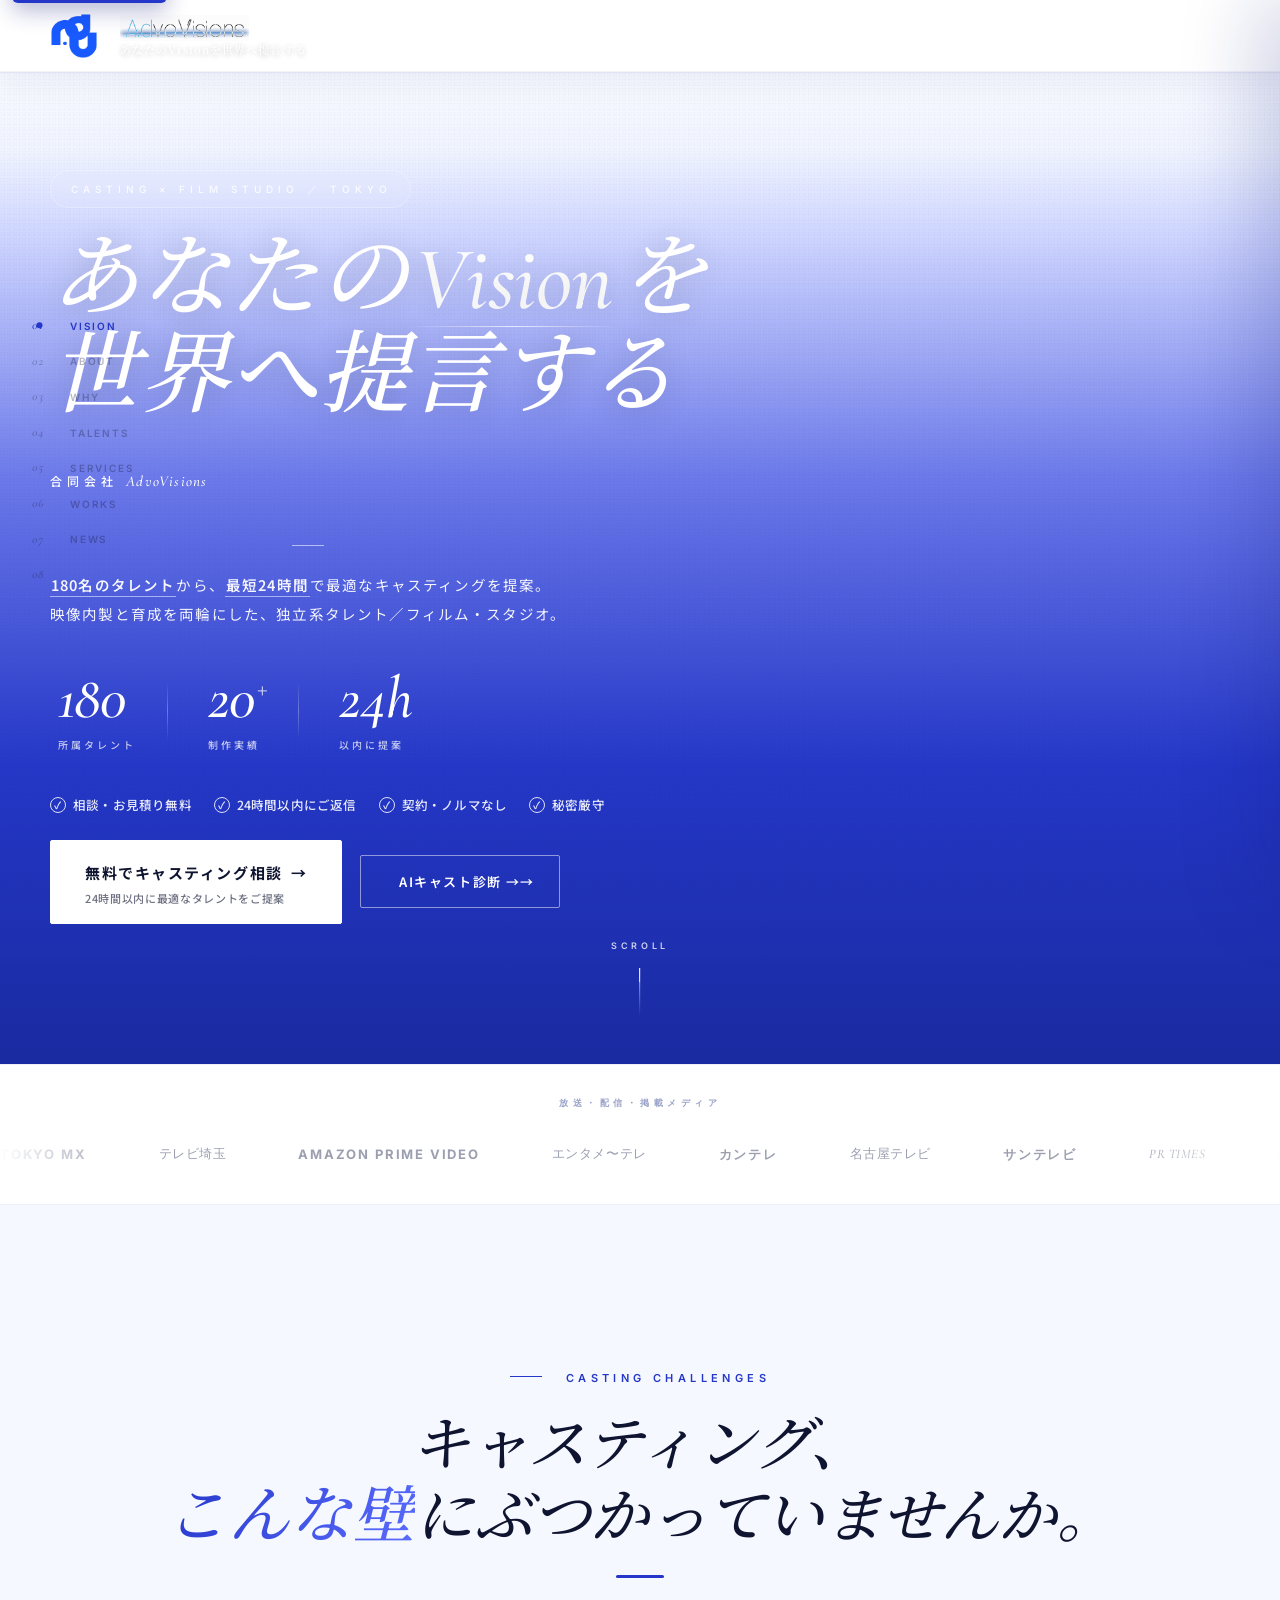
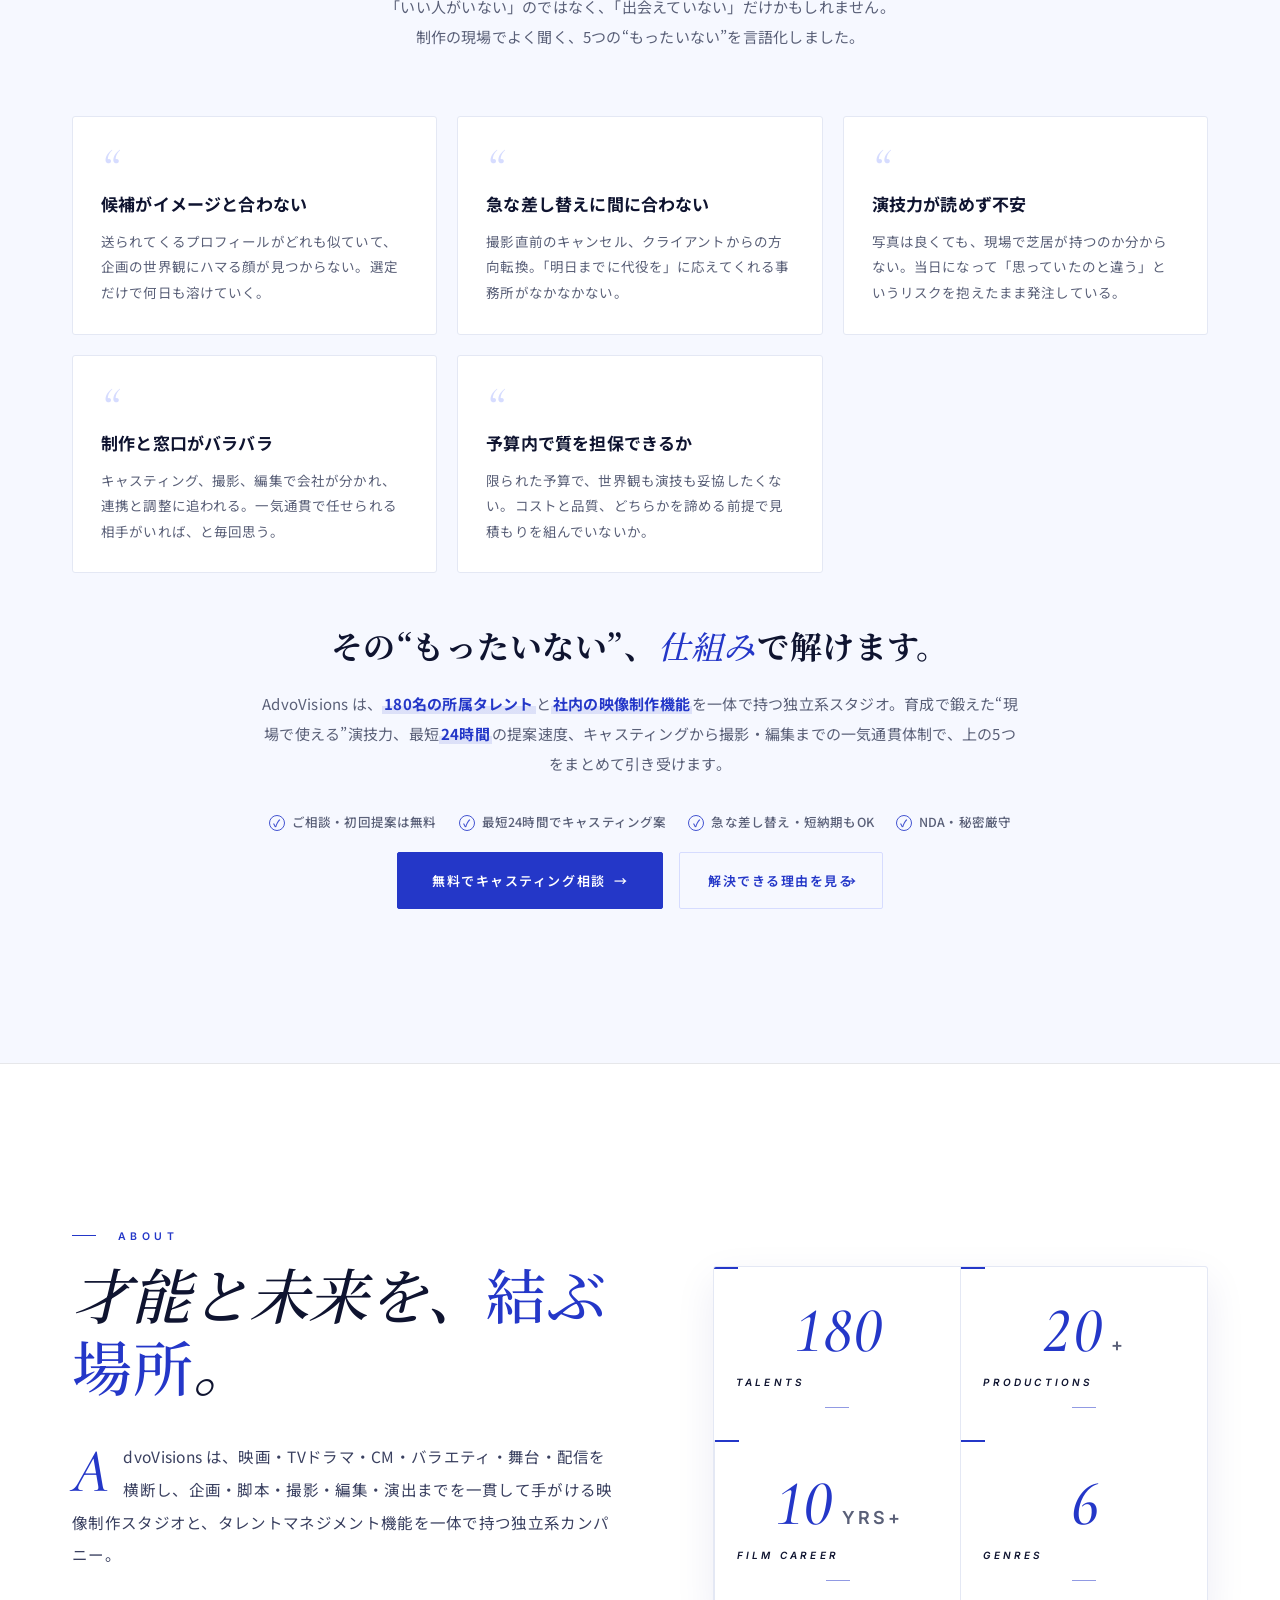
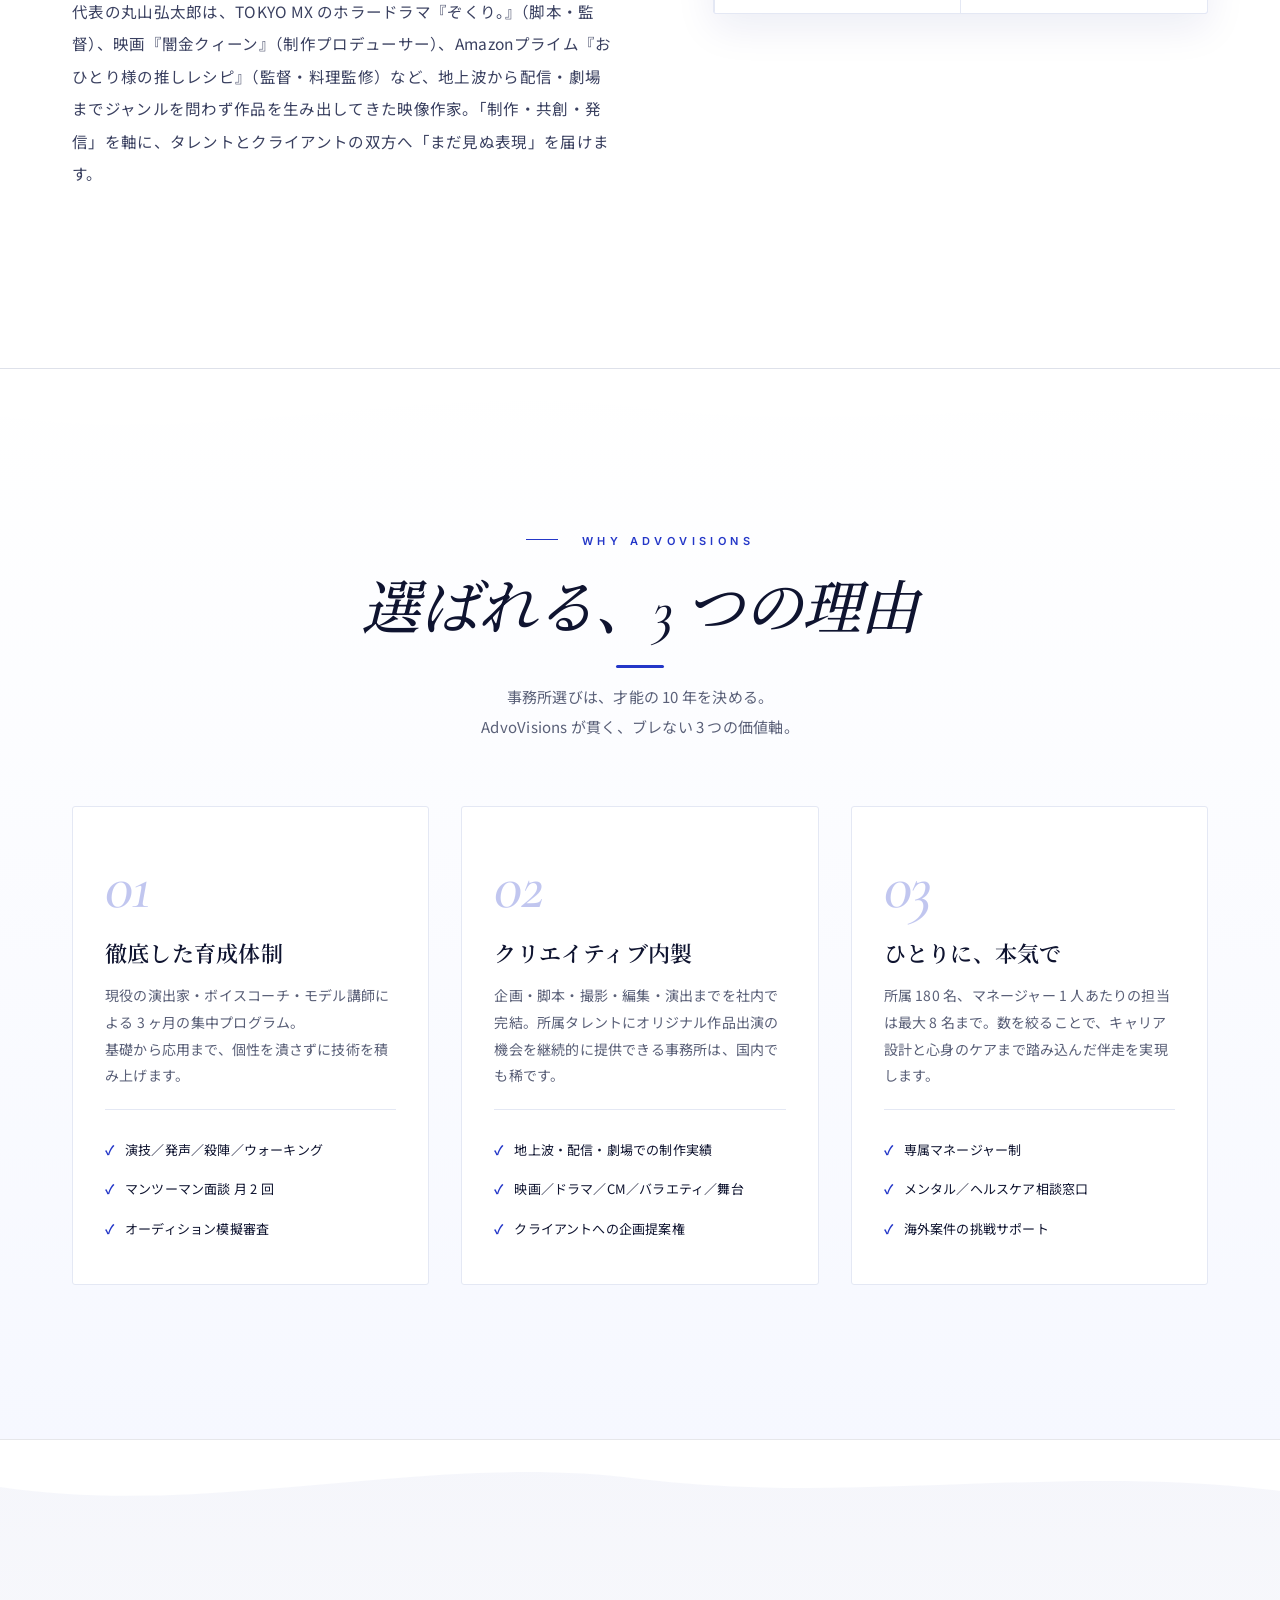
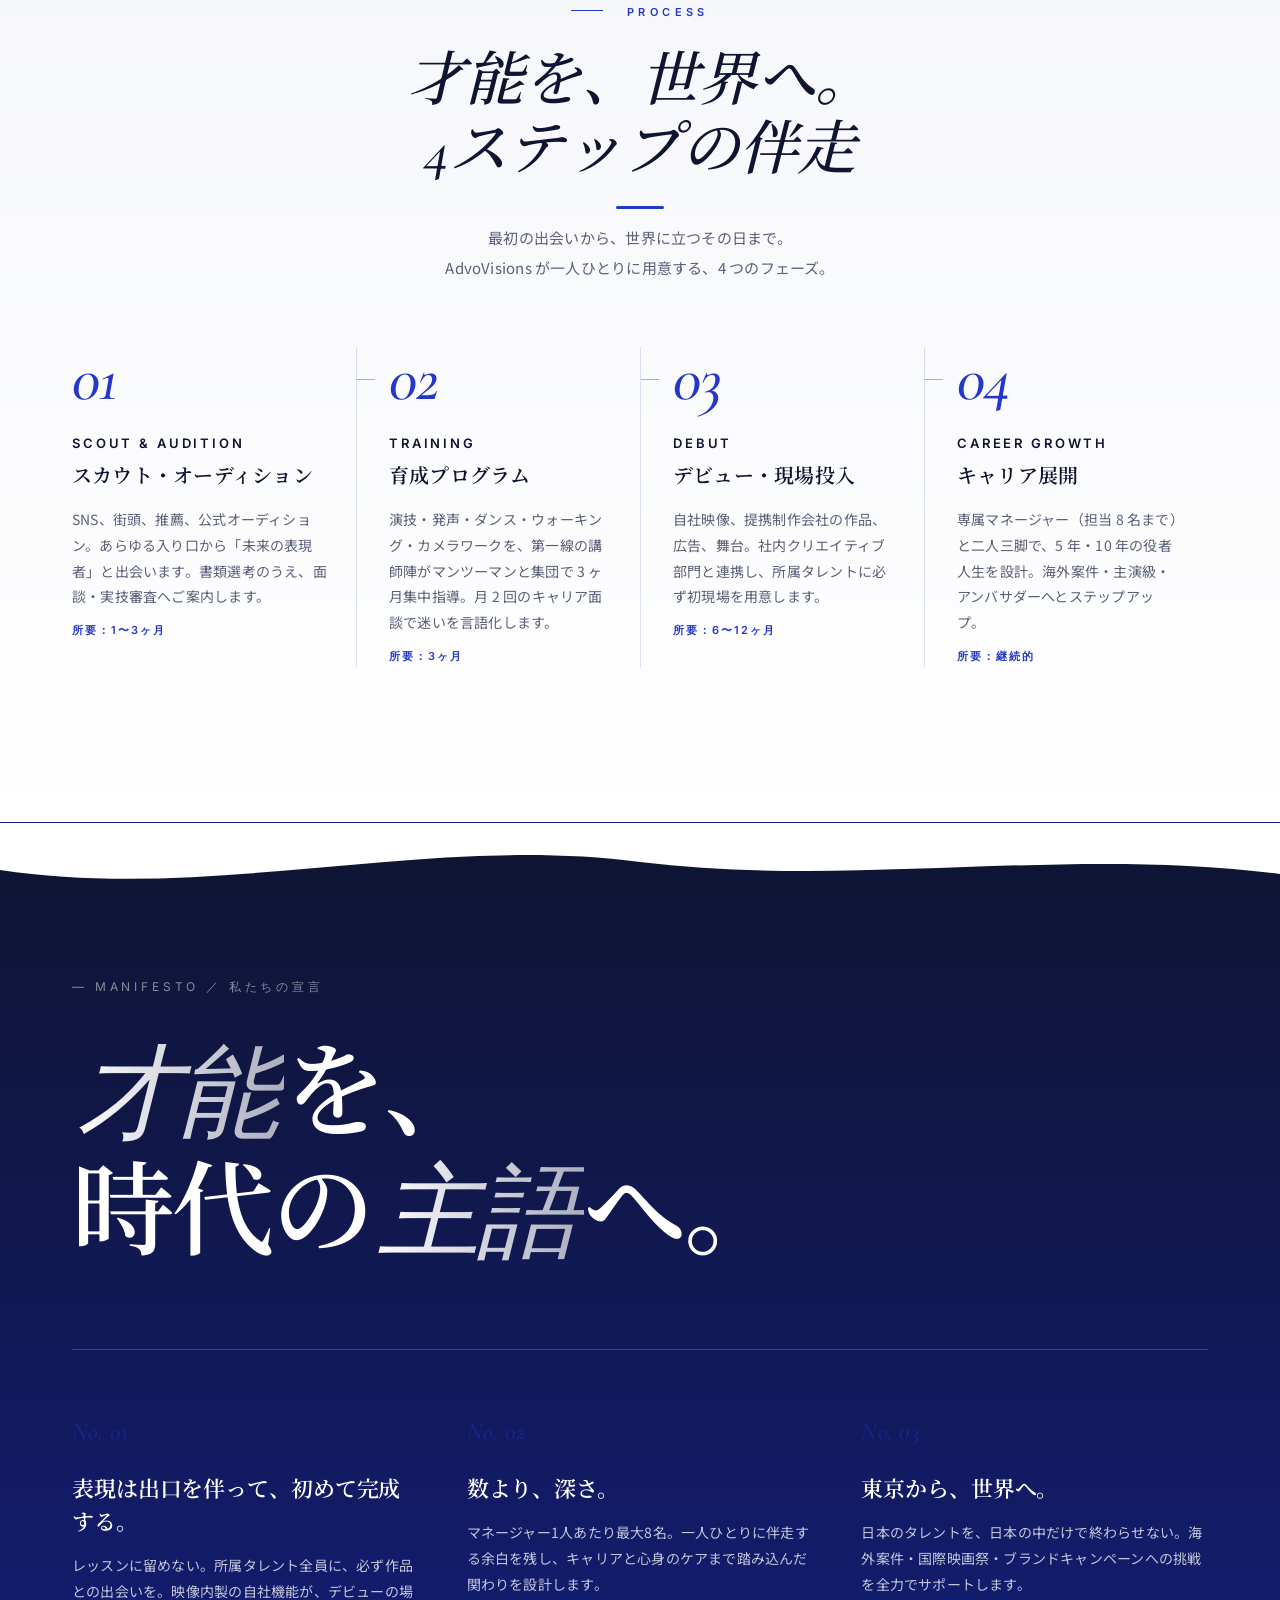
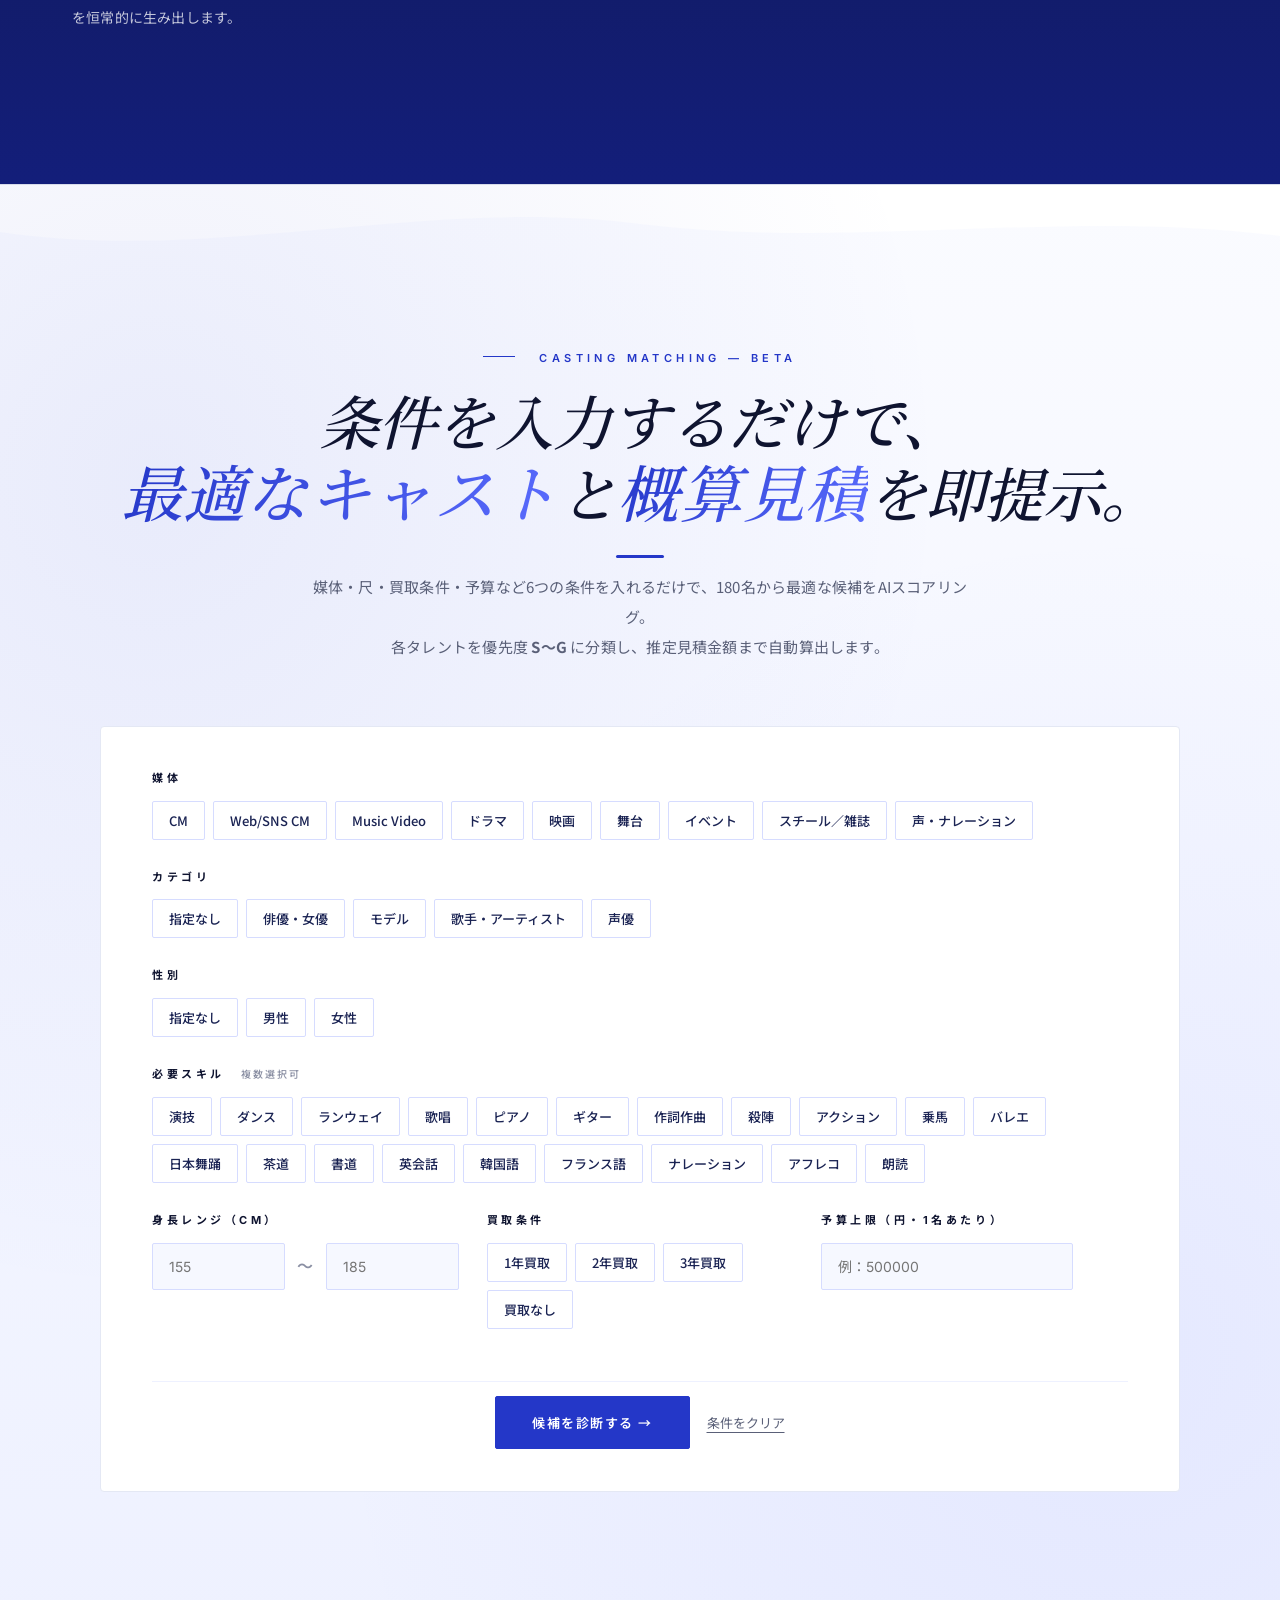
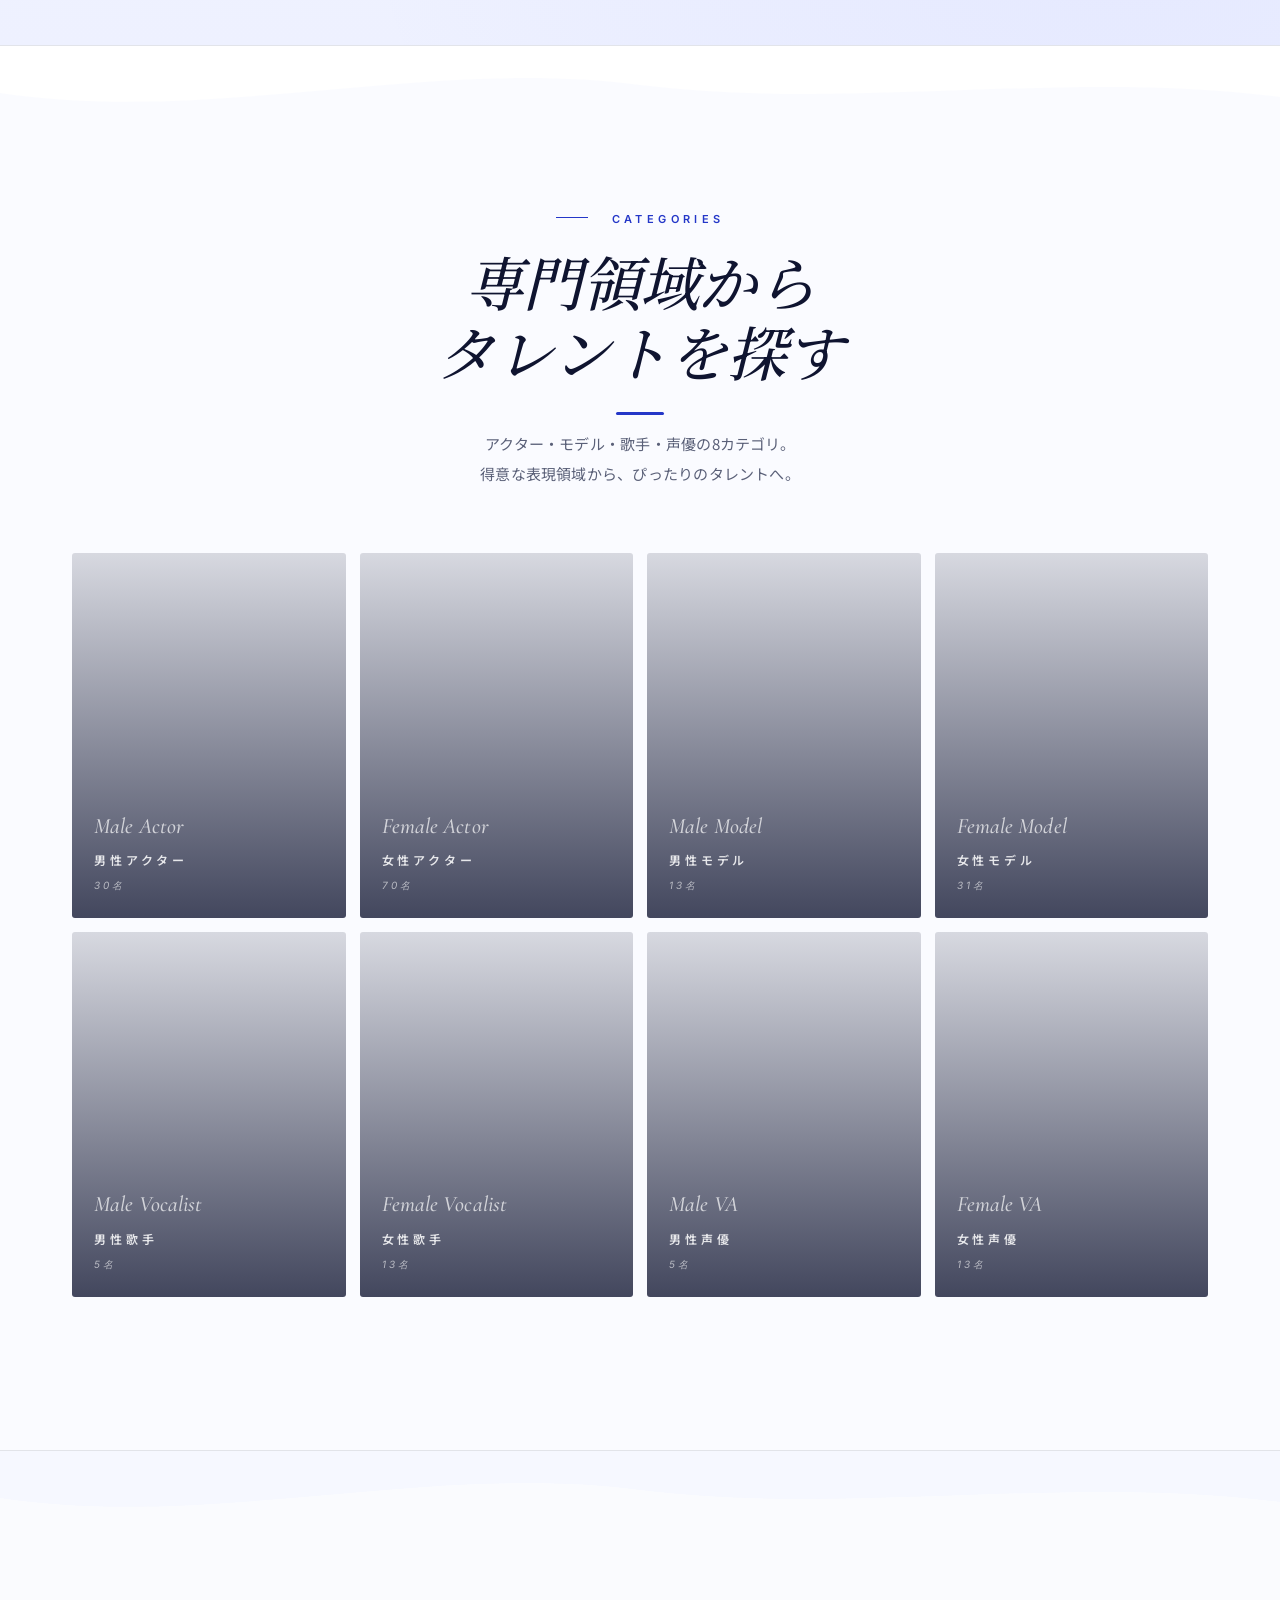
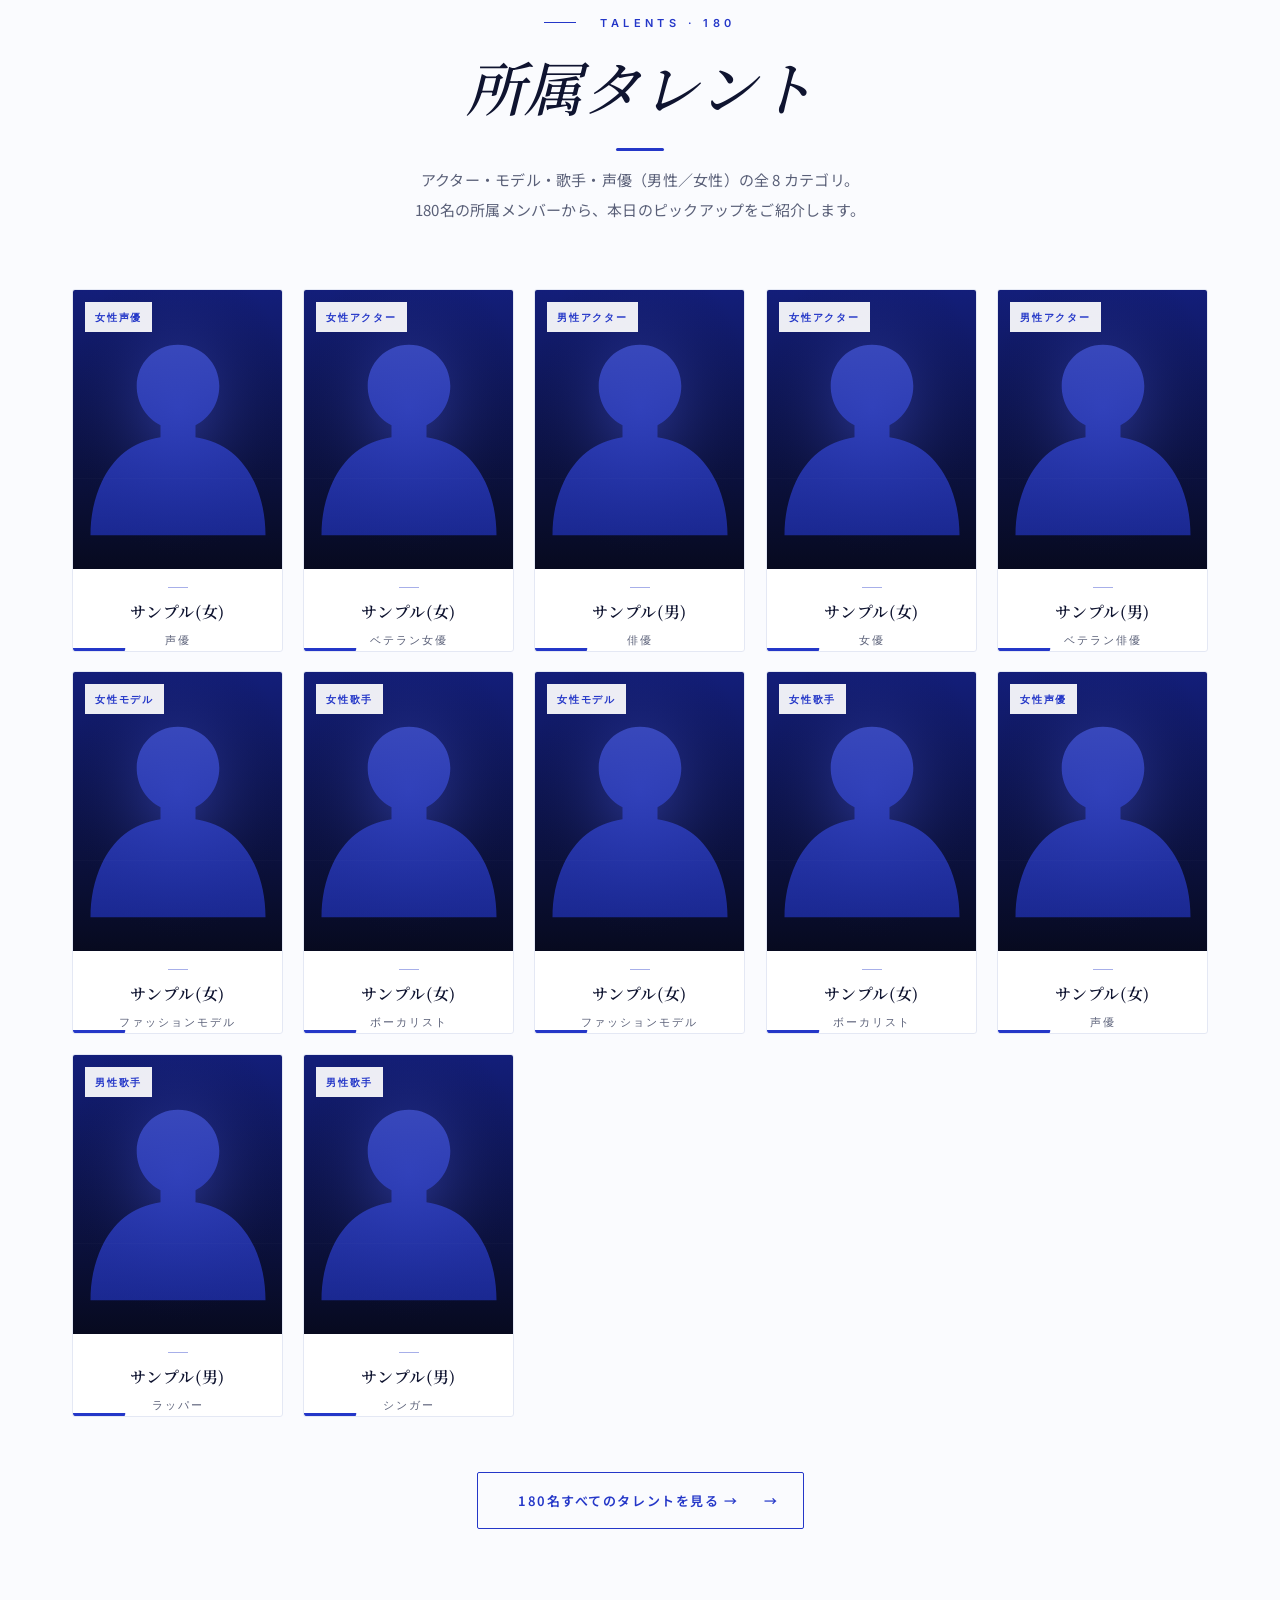
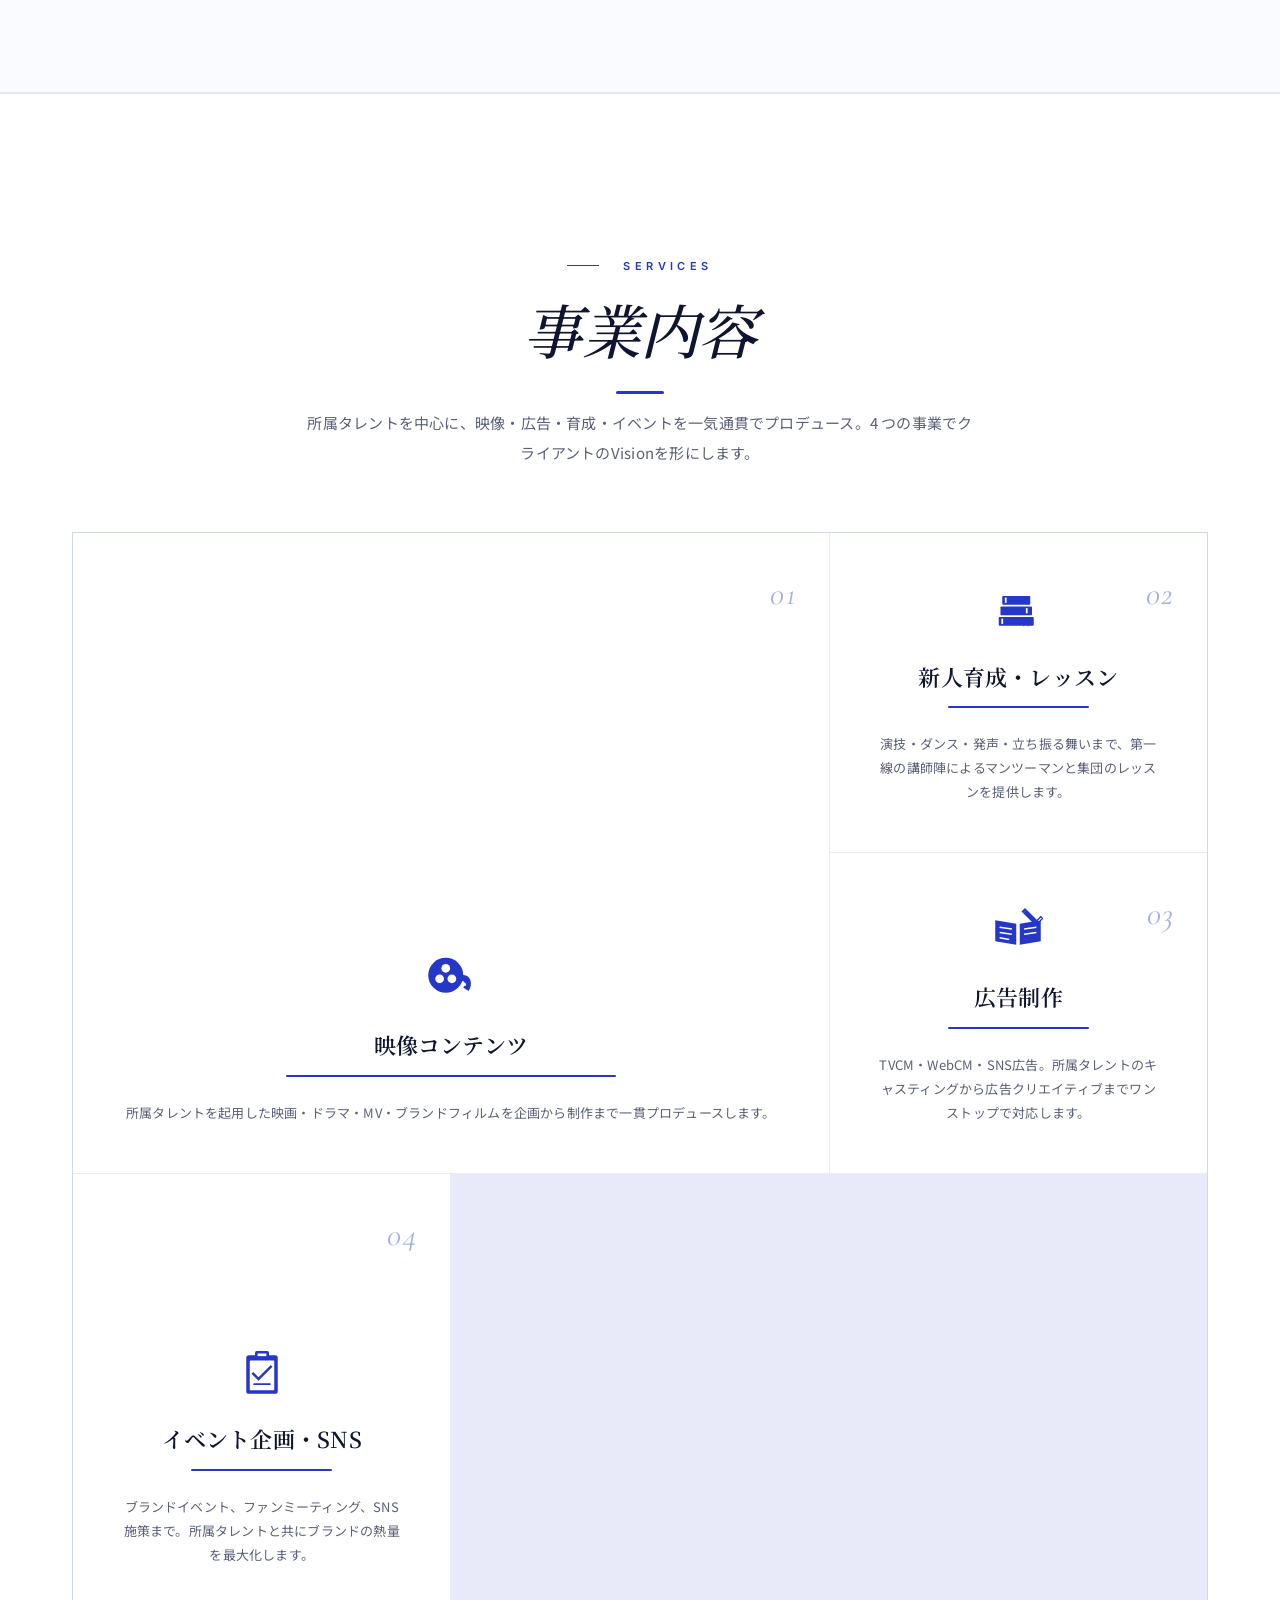
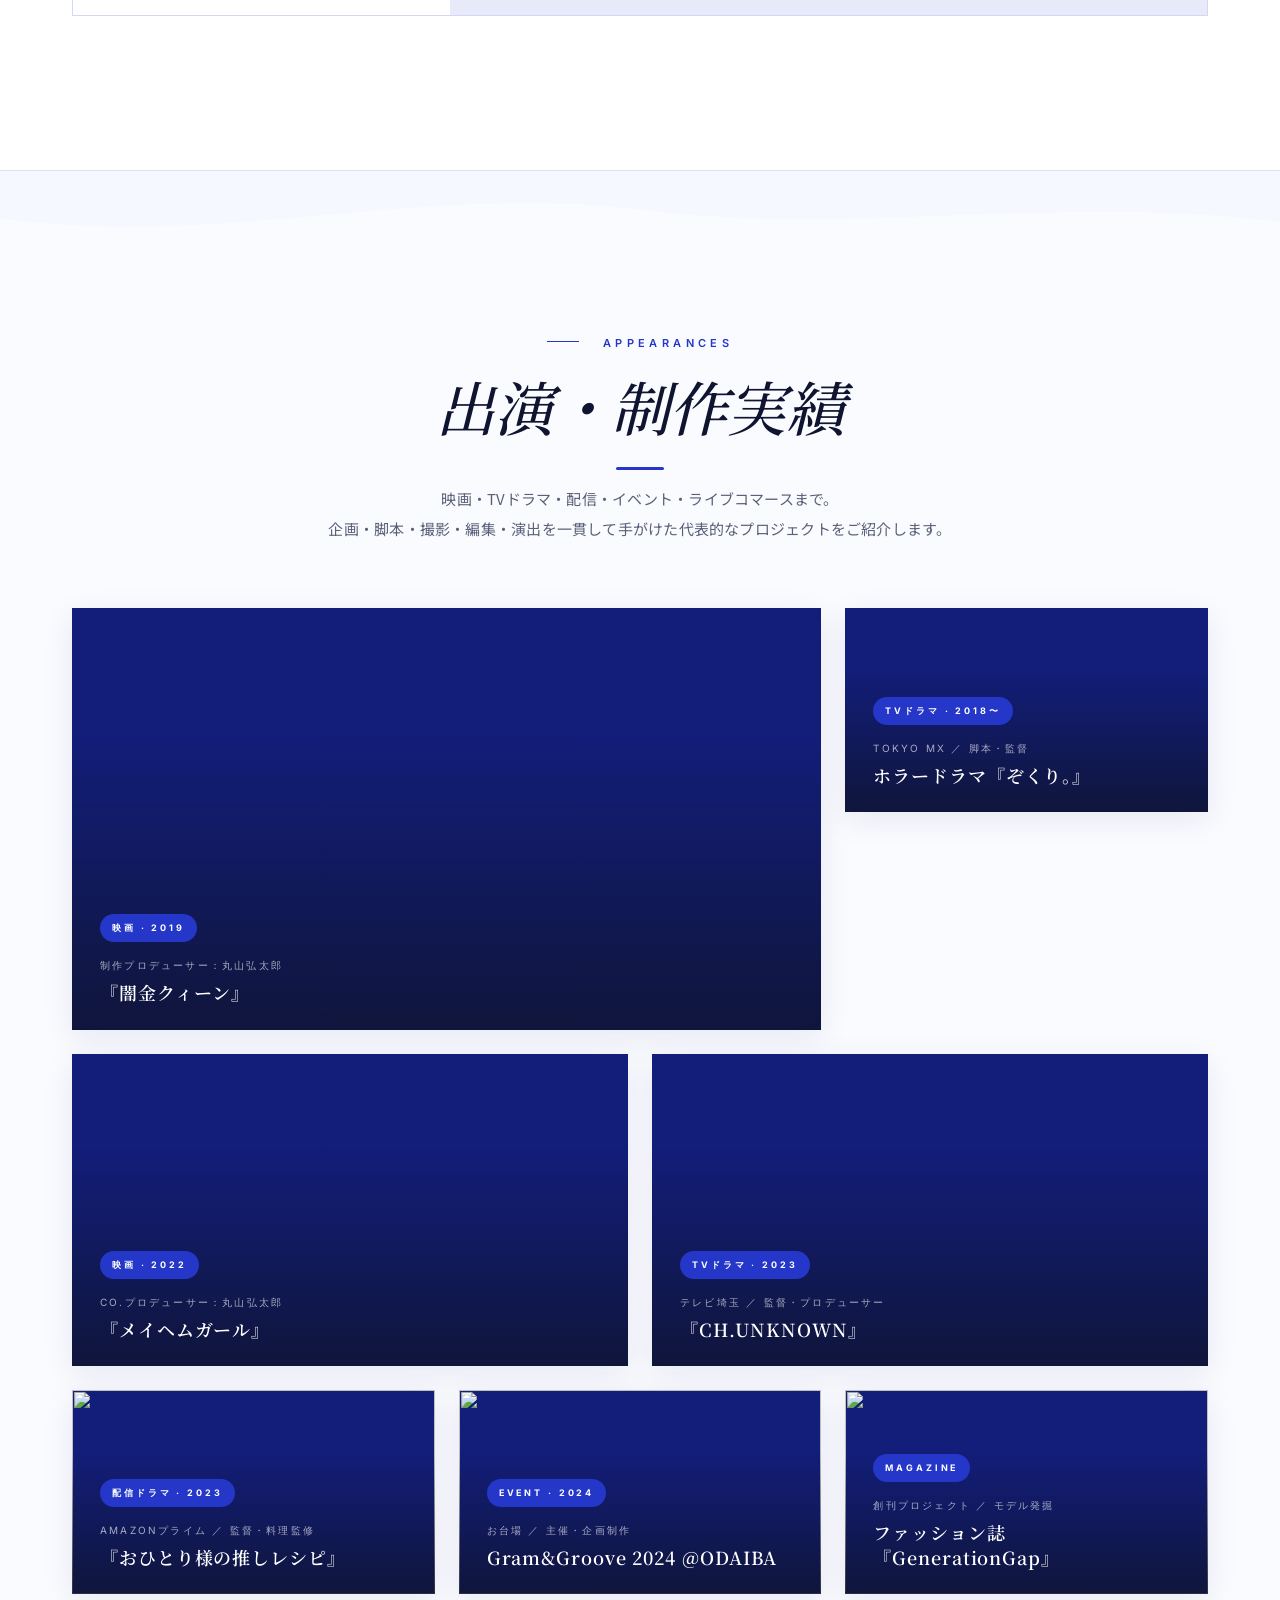
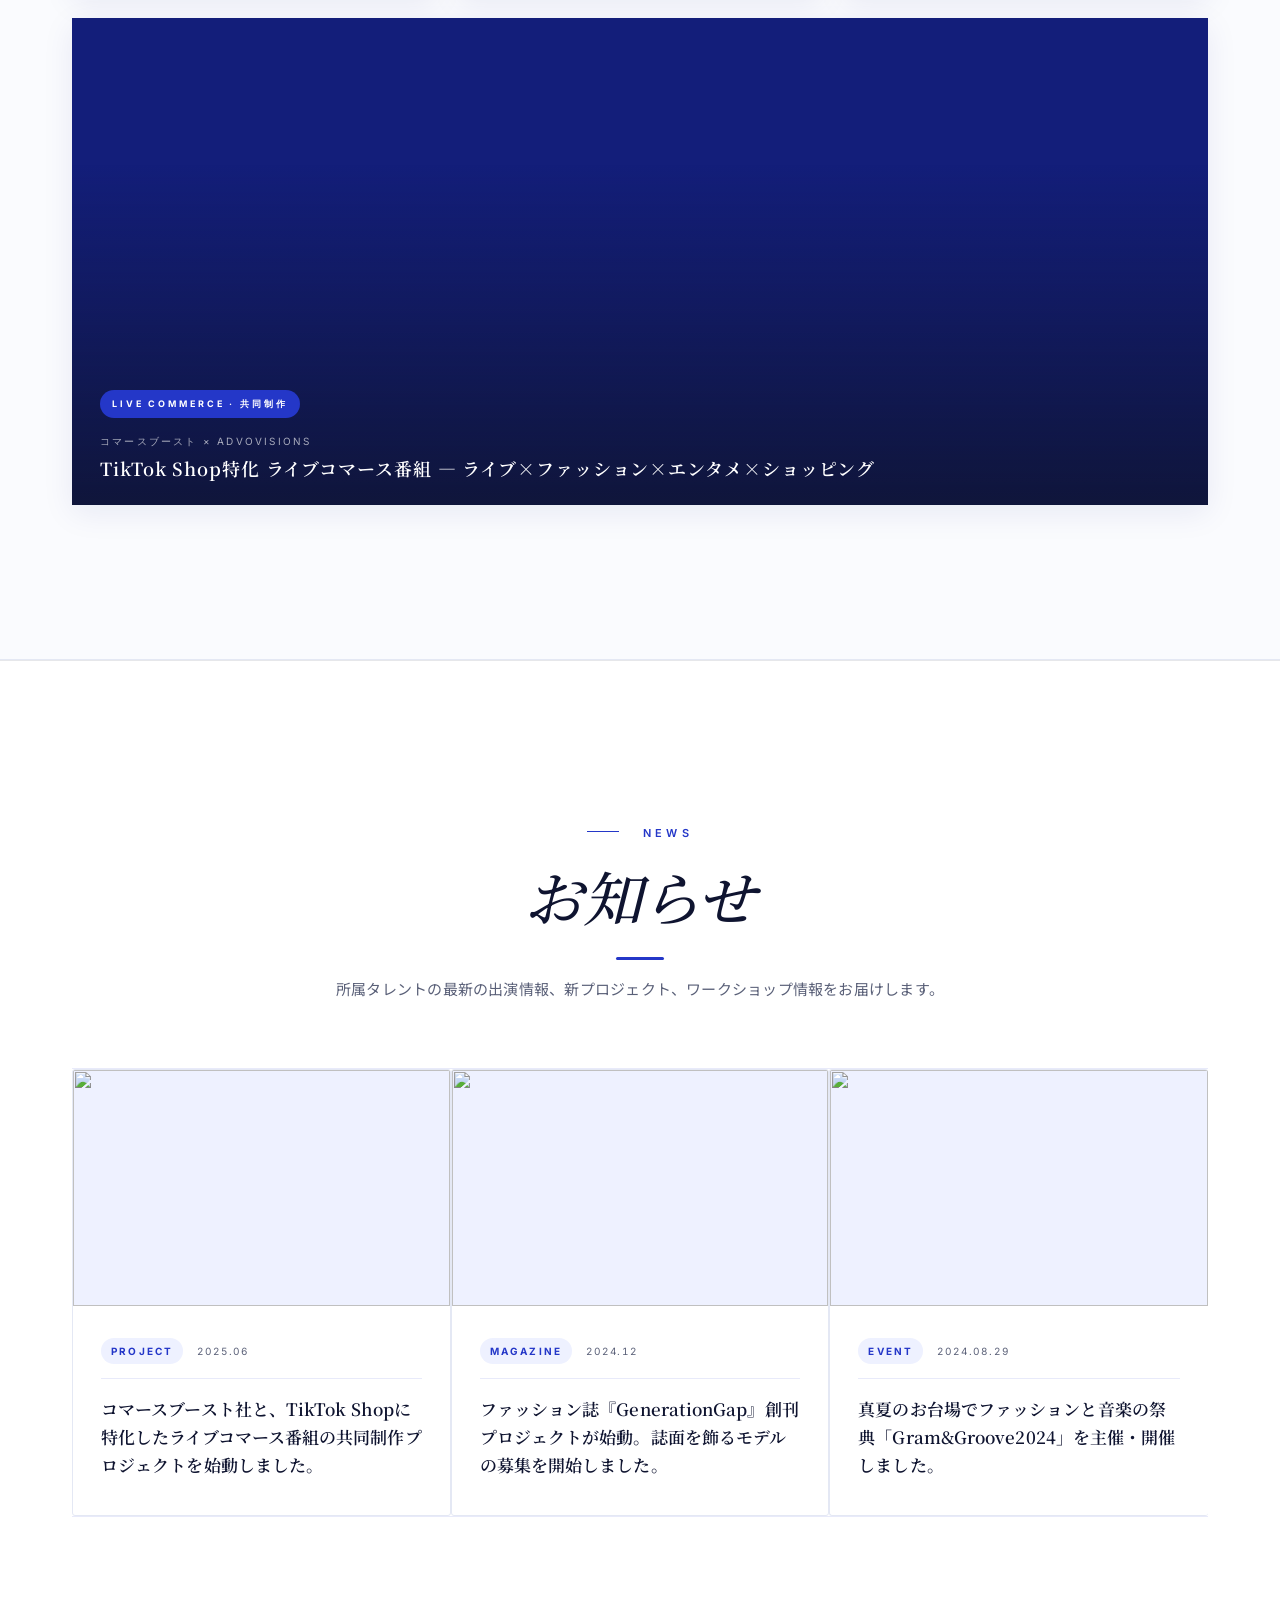
==== commit ccfc8de2: "Casting matching v97: full S-G accordion of all 180 talents Make the matching feature more usable:  " ====
--- a/index.html
+++ b/index.html
@@ -1,4 +1,4 @@
-<!doctype html><html lang="ja"><head><meta charset="utf-8"><meta http-equiv="cache-control" content="no-cache, no-store, must-revalidate"><meta http-equiv="pragma" content="no-cache"><meta http-equiv="expires" content="0"><meta name="viewport" content="width=device-width, initial-scale=1"><title>合同会社 AdvoVisions — あなたのVisionを世界へ提言する</title><meta name="description" content="合同会社AdvoVisionsは、映画・ドラマ・CM・バラエティ・舞台・配信を横断する映像制作とタレントマネジメントの会社。企画・脚本・撮影・編集・演出までの一貫体制で「制作・共創・発信」を実現します。"><link rel="icon" type="image/png" href="assets/img/logo-original.png?v=96"><link rel="preconnect" href="https://fonts.googleapis.com"><link rel="preconnect" href="https://fonts.gstatic.com" crossorigin><link href="https://fonts.googleapis.com/css2?family=Cormorant+Garamond:ital,wght@0,400;0,500;0,600;1,400;1,500;1,600&family=Inter:wght@300;400;500;600;700&family=Noto+Sans+JP:wght@300;400;500;600;700&family=Noto+Serif+JP:wght@400;500;600;700&display=swap" rel="stylesheet"><link rel="stylesheet" href="assets/css/style.css?v=96"><link rel="apple-touch-icon" href="assets/img/logo-original.png?v=96"><link rel="preload" as="style" href="assets/css/style.css?v=96"><link rel="canonical" href="https://shomayamamoto-ai.github.io/advovisions/"><meta property="og:type" content="website"><meta property="og:site_name" content="合同会社 AdvoVisions"><meta property="og:locale" content="ja_JP"><meta property="og:title" content="合同会社 AdvoVisions — あなたのVisionを世界へ提言する"><meta property="og:description" content="合同会社AdvoVisionsは、映画・ドラマ・CM・バラエティ・舞台・配信を横断する映像制作とタレントマネジメントの会社。企画・脚本・撮影・編集・演出までの一貫体制で「制作・共創・発信」を実現します。"><meta property="og:url" content="https://shomayamamoto-ai.github.io/advovisions/"><meta property="og:image" content="https://shomayamamoto-ai.github.io/advovisions/assets/img/og-default.jpg?v=96"><meta property="og:image:width" content="1200"><meta property="og:image:height" content="630"><meta name="twitter:card" content="summary_large_image"><meta name="twitter:title" content="合同会社 AdvoVisions — あなたのVisionを世界へ提言する"><meta name="twitter:description" content="合同会社AdvoVisionsは、映画・ドラマ・CM・バラエティ・舞台・配信を横断する映像制作とタレントマネジメントの会社。企画・脚本・撮影・編集・演出までの一貫体制で「制作・共創・発信」を実現します。"><meta name="twitter:image" content="https://shomayamamoto-ai.github.io/advovisions/assets/img/og-default.jpg?v=96"><meta name="theme-color" content="#2437c8">
+<!doctype html><html lang="ja"><head><meta charset="utf-8"><meta http-equiv="cache-control" content="no-cache, no-store, must-revalidate"><meta http-equiv="pragma" content="no-cache"><meta http-equiv="expires" content="0"><meta name="viewport" content="width=device-width, initial-scale=1"><title>合同会社 AdvoVisions — あなたのVisionを世界へ提言する</title><meta name="description" content="合同会社AdvoVisionsは、映画・ドラマ・CM・バラエティ・舞台・配信を横断する映像制作とタレントマネジメントの会社。企画・脚本・撮影・編集・演出までの一貫体制で「制作・共創・発信」を実現します。"><link rel="icon" type="image/png" href="assets/img/logo-original.png?v=97"><link rel="preconnect" href="https://fonts.googleapis.com"><link rel="preconnect" href="https://fonts.gstatic.com" crossorigin><link href="https://fonts.googleapis.com/css2?family=Cormorant+Garamond:ital,wght@0,400;0,500;0,600;1,400;1,500;1,600&family=Inter:wght@300;400;500;600;700&family=Noto+Sans+JP:wght@300;400;500;600;700&family=Noto+Serif+JP:wght@400;500;600;700&display=swap" rel="stylesheet"><link rel="stylesheet" href="assets/css/style.css?v=97"><link rel="apple-touch-icon" href="assets/img/logo-original.png?v=97"><link rel="preload" as="style" href="assets/css/style.css?v=97"><link rel="canonical" href="https://shomayamamoto-ai.github.io/advovisions/"><meta property="og:type" content="website"><meta property="og:site_name" content="合同会社 AdvoVisions"><meta property="og:locale" content="ja_JP"><meta property="og:title" content="合同会社 AdvoVisions — あなたのVisionを世界へ提言する"><meta property="og:description" content="合同会社AdvoVisionsは、映画・ドラマ・CM・バラエティ・舞台・配信を横断する映像制作とタレントマネジメントの会社。企画・脚本・撮影・編集・演出までの一貫体制で「制作・共創・発信」を実現します。"><meta property="og:url" content="https://shomayamamoto-ai.github.io/advovisions/"><meta property="og:image" content="https://shomayamamoto-ai.github.io/advovisions/assets/img/og-default.jpg?v=97"><meta property="og:image:width" content="1200"><meta property="og:image:height" content="630"><meta name="twitter:card" content="summary_large_image"><meta name="twitter:title" content="合同会社 AdvoVisions — あなたのVisionを世界へ提言する"><meta name="twitter:description" content="合同会社AdvoVisionsは、映画・ドラマ・CM・バラエティ・舞台・配信を横断する映像制作とタレントマネジメントの会社。企画・脚本・撮影・編集・演出までの一貫体制で「制作・共創・発信」を実現します。"><meta name="twitter:image" content="https://shomayamamoto-ai.github.io/advovisions/assets/img/og-default.jpg?v=97"><meta name="theme-color" content="#2437c8">
 <script type="application/ld+json">
   {
     "@context": "https://schema.org",
@@ -36,13 +36,13 @@
   </script>
 </head><body><div class="opener" id="opener" aria-hidden="true"><div class="o-grain" aria-hidden="true"></div><div class="o-vignette" aria-hidden="true"></div><div class="o-bar o-bar-top" aria-hidden="true"></div><div class="o-bar o-bar-bot" aria-hidden="true"></div><div class="o-scan" aria-hidden="true"></div><div class="opener-act act-1"><div class="o-stage"><div class="o-mark-row"><span class="o-mark-line left" aria-hidden="true"></span><span class="o-mark-tag" aria-hidden="true">EST. 2024</span></div><div class="o-mark-wrap"><span class="o-mark"><span class="o-mark-inner">AdvoVisions</span></span></div><div class="o-mark-sub"><span>TALENT</span><span class="o-dot" aria-hidden="true"></span><span>FILM STUDIO</span><span class="o-dot" aria-hidden="true"></span><span>TOKYO</span></div></div></div><div class="opener-act act-2"><div class="o-frame"><span class="o-corner tl" aria-hidden="true"></span><span class="o-corner tr" aria-hidden="true"></span><span class="o-corner bl" aria-hidden="true"></span><span class="o-corner br" aria-hidden="true"></span><div class="o-top"><span class="o-eyebrow">— ADVOVISIONS</span><span class="o-loc">TOKYO / TALENT × FILM</span></div><div class="o-mid"><span class="o-rule"><span class="o-rule-fill" id="o-rule"></span></span><h1 class="o-title"><span class="o-line"><span class="o-line-inner">あらゆる人々に、</span></span><span class="o-line"><em><span class="o-line-inner">表現を。</span></em></span></h1><p class="o-sub">新しい才能を生み出す。出口のあるレッスン。</p></div><div class="o-bot"><span class="o-state">NOW LOADING</span><span class="o-pct" id="o-pct">000</span></div></div></div><div class="o-shutter o-shutter-t" aria-hidden="true"></div><div class="o-shutter o-shutter-b" aria-hidden="true"></div></div><script>(function(){var o=document.getElementById("opener");if(!o)return;try{if(sessionStorage.getItem("av_opener_shown")==="1"){o.style.display="none";return;}sessionStorage.setItem("av_opener_shown","1");}catch(e){}var pct=document.getElementById("o-pct"),rf=document.getElementById("o-rule");setTimeout(function(){o.classList.add("a2")},1500);setTimeout(function(){var t0=performance.now(),dur=1800;function tick(now){var t=Math.min(1,(now-t0)/dur),e=t<.5?2*t*t:1-Math.pow(-2*t+2,2)/2,n=Math.floor(e*100);if(pct)pct.textContent=("00"+n).slice(-3);if(rf)rf.style.setProperty("transform","scaleX("+(e)+")","important");if(t<1)requestAnimationFrame(tick);else setTimeout(close,600);}requestAnimationFrame(tick);},2000);function close(){o.classList.add("done");setTimeout(function(){o.style.display="none";},1100);}o.addEventListener("click",close);})();</script><a href="#main-content" class="skip-link">Skip to content</a>
 
-<div class="scroll-progress" aria-hidden="true"></div><header class="site-header on-hero"><a href="index.html" class="logo"><span class="logo-wrap logo-wrap-header"><img class="logo-icon" src="assets/img/logo-original.png?v=96" alt=""><span class="logo-text-col"><img class="logo-text" src="assets/img/logo.png?v=96" alt="AdvoVisions"><span class="logo-tagline" aria-hidden="true">あなたのVisionを世界へ提言する</span></span></span></a><nav class="nav" aria-label="Primary"><ul><li><a href="index.html" class="active" aria-current="page">Home</a></li><li><a href="#services">Services</a></li><li><a href="members.html">Talents</a></li><li><a href="#works">Works</a></li><li><a href="news.html">News</a></li><li><a href="#contact">Contact</a></li></ul></nav><button class="nav-toggle" aria-label="Menu"><span></span><span></span><span></span></button></header><section id="main-content" class="hero"><video class="hero-video" autoplay muted loop playsinline preload="auto" disablepictureinpicture disableremoteplayback controlslist="nodownload nofullscreen noremoteplayback noplaybackrate" aria-hidden="true"><source src="https://videos.pexels.com/video-files/3141210/3141210-uhd_2560_1440_25fps.mp4" type="video/mp4"></video><div class="hero-content"><span class="hero-eyebrow">CASTING × FILM STUDIO ／ TOKYO</span><h1 class="hero-title">あなたの<span class="en">Vision</span>を世界へ提言する</h1><div class="hero-company">合同会社 <span class="en">AdvoVisions</span></div><p class="hero-sub"><strong>180名のタレント</strong>から、<strong>最短24時間</strong>で最適なキャスティングを提案。<br>映像内製と育成を両輪にした、独立系タレント／フィルム・スタジオ。</p><ul class="hero-proof" aria-label="Key facts"><li><strong>180</strong><span>所属タレント</span></li><li><strong>20<sup>+</sup></strong><span>制作実績</span></li><li><strong>24h</strong><span>以内に提案</span></li></ul><ul class="cta-trust cta-trust-light" aria-label="安心ポイント"><li><span class="trust-check" aria-hidden="true">✓</span>相談・お見積り無料</li><li><span class="trust-check" aria-hidden="true">✓</span>24時間以内にご返信</li><li><span class="trust-check" aria-hidden="true">✓</span>契約・ノルマなし</li><li><span class="trust-check" aria-hidden="true">✓</span>秘密厳守</li></ul><div class="hero-ctas"><a href="#contact" class="btn-primary hero-cta-btn hero-cta-main"><span class="hero-cta-label">無料でキャスティング相談 <span class="hero-cta-arrow">→</span></span><span class="hero-cta-note">24時間以内に最適なタレントをご提案</span></a><a href="members.html" class="btn-outline hero-cta-btn hero-cta-outline">180名のタレントを見る</a></div></div><div class="hero-wave" aria-hidden="true"><svg viewBox="0 0 1440 120" preserveAspectRatio="none" xmlns="http://www.w3.org/2000/svg"><path d="M0,60 C240,110 480,10 720,50 C960,90 1200,30 1440,70 L1440,120 L0,120 Z" fill="#ffffff"/></svg></div><a href="#about" class="hero-cue" aria-label="Scroll to next section"><span class="hc-label">SCROLL</span><span class="hc-line"></span></a></section><section class="press-strip" aria-label="Featured media"><div class="press-strip-label">放送・配信・掲載メディア</div><div class="press-marquee"><div class="press-track"><span class="press-item s-sans">TOKYO MX</span><span class="press-item">テレビ埼玉</span><span class="press-item s-sans">Amazon Prime Video</span><span class="press-item">エンタメ〜テレ</span><span class="press-item s-sans">カンテレ</span><span class="press-item">名古屋テレビ</span><span class="press-item s-sans">サンテレビ</span><span class="press-item s-italic">PR TIMES</span><span class="press-item s-sans">ORICON NEWS</span><span class="press-item">TikTok Shop</span><span class="press-item s-sans">六本木経済新聞</span><span class="press-item s-italic">COMMERCE PICK</span><span class="press-item s-sans" aria-hidden="true">TOKYO MX</span><span class="press-item" aria-hidden="true">テレビ埼玉</span><span class="press-item s-sans" aria-hidden="true">Amazon Prime Video</span><span class="press-item" aria-hidden="true">エンタメ〜テレ</span><span class="press-item s-sans" aria-hidden="true">カンテレ</span><span class="press-item" aria-hidden="true">名古屋テレビ</span><span class="press-item s-sans" aria-hidden="true">サンテレビ</span><span class="press-item s-italic" aria-hidden="true">PR TIMES</span><span class="press-item s-sans" aria-hidden="true">ORICON NEWS</span><span class="press-item" aria-hidden="true">TikTok Shop</span><span class="press-item s-sans" aria-hidden="true">六本木経済新聞</span><span class="press-item s-italic" aria-hidden="true">COMMERCE PICK</span></div></div></section><section id="challenges" class="block pain-section" aria-label="よくあるお悩み"><div class="container"><div class="block-head reveal"><div class="eyebrow">CASTING CHALLENGES</div><h2 class="block-title">キャスティング、<br><em class="serif-italic">こんな壁</em>にぶつかっていませんか。</h2><p class="block-desc">「いい人がいない」のではなく、「出会えていない」だけかもしれません。<br>制作の現場でよく聞く、5つの“もったいない”を言語化しました。</p></div><div class="pain-grid stagger"><article class="pain-card reveal"><span class="pain-quote" aria-hidden="true">“</span><h3 class="pain-title">候補がイメージと合わない</h3><p class="pain-text">送られてくるプロフィールがどれも似ていて、企画の世界観にハマる顔が見つからない。選定だけで何日も溶けていく。</p></article><article class="pain-card reveal"><span class="pain-quote" aria-hidden="true">“</span><h3 class="pain-title">急な差し替えに間に合わない</h3><p class="pain-text">撮影直前のキャンセル、クライアントからの方向転換。「明日までに代役を」に応えてくれる事務所がなかなかない。</p></article><article class="pain-card reveal"><span class="pain-quote" aria-hidden="true">“</span><h3 class="pain-title">演技力が読めず不安</h3><p class="pain-text">写真は良くても、現場で芝居が持つのか分からない。当日になって「思っていたのと違う」というリスクを抱えたまま発注している。</p></article><article class="pain-card reveal"><span class="pain-quote" aria-hidden="true">“</span><h3 class="pain-title">制作と窓口がバラバラ</h3><p class="pain-text">キャスティング、撮影、編集で会社が分かれ、連携と調整に追われる。一気通貫で任せられる相手がいれば、と毎回思う。</p></article><article class="pain-card reveal"><span class="pain-quote" aria-hidden="true">“</span><h3 class="pain-title">予算内で質を担保できるか</h3><p class="pain-text">限られた予算で、世界観も演技も妥協したくない。コストと品質、どちらかを諦める前提で見積もりを組んでいないか。</p></article></div><div class="pain-bridge reveal"><p class="pain-bridge-lead">その“もったいない”、<em class="serif-italic">仕組み</em>で解けます。</p><p class="pain-bridge-text">AdvoVisions は、<strong>180名の所属タレント</strong>と<strong>社内の映像制作機能</strong>を一体で持つ独立系スタジオ。育成で鍛えた“現場で使える”演技力、最短<strong>24時間</strong>の提案速度、キャスティングから撮影・編集までの一気通貫体制で、上の5つをまとめて引き受けます。</p><ul class="cta-trust" aria-label="安心ポイント"><li><span class="trust-check" aria-hidden="true">✓</span>ご相談・初回提案は無料</li><li><span class="trust-check" aria-hidden="true">✓</span>最短24時間でキャスティング案</li><li><span class="trust-check" aria-hidden="true">✓</span>急な差し替え・短納期もOK</li><li><span class="trust-check" aria-hidden="true">✓</span>NDA・秘密厳守</li></ul><div class="pain-ctas"><a href="#contact" class="btn-primary pain-cta-main">無料でキャスティング相談 <span class="pain-cta-arrow">→</span></a><a href="#services" class="btn-outline pain-cta-sub">解決できる理由を見る</a></div></div></div></section><section id="about" class="block"><div class="container"><div class="about-grid"><div class="about-copy reveal"><div class="eyebrow">ABOUT</div><h2>才能と未来を、<em class="serif-italic">結ぶ場所</em>。</h2><p>AdvoVisions は、映画・TVドラマ・CM・バラエティ・舞台・配信を横断し、企画・脚本・撮影・編集・演出までを一貫して手がける映像制作スタジオと、タレントマネジメント機能を一体で持つ独立系カンパニー。</p><p>代表の丸山弘太郎は、TOKYO MX のホラードラマ『ぞくり。』（脚本・監督）、映画『闇金クィーン』（制作プロデューサー）、Amazonプライム『おひとり様の推しレシピ』（監督・料理監修）など、地上波から配信・劇場までジャンルを問わず作品を生み出してきた映像作家。「制作・共創・発信」を軸に、タレントとクライアントの双方へ「まだ見ぬ表現」を届けます。</p></div><div class="stats stagger"><div class="stat"><div class="num"><span data-count="180">180</span></div><div class="label">TALENTS</div></div><div class="stat"><div class="num"><span data-count="20">20</span><sup>+</sup></div><div class="label">PRODUCTIONS</div></div><div class="stat"><div class="num"><span data-count="10">10</span><sup>YRS+</sup></div><div class="label">FILM CAREER</div></div><div class="stat"><div class="num"><span data-count="6">6</span></div><div class="label">GENRES</div></div></div></div></div></section><section id="philosophy" class="block philosophy" aria-label="Why AdvoVisions"><div class="container"><div class="block-head reveal"><div class="eyebrow">WHY ADVOVISIONS</div><h2 class="block-title">選ばれる、3 つの理由</h2><p class="block-desc">事務所選びは、才能の 10 年を決める。<br>AdvoVisions が貫く、ブレない 3 つの価値軸。</p></div><div class="philo-grid stagger"><article class="philo-card reveal"><div class="philo-num">01</div><h3 class="philo-title">徹底した育成体制</h3><p>現役の演出家・ボイスコーチ・モデル講師による 3 ヶ月の集中プログラム。<br>基礎から応用まで、個性を潰さずに技術を積み上げます。</p><ul class="philo-points"><li>演技／発声／殺陣／ウォーキング</li><li>マンツーマン面談 月 2 回</li><li>オーディション模擬審査</li></ul></article><article class="philo-card reveal"><div class="philo-num">02</div><h3 class="philo-title">クリエイティブ内製</h3><p>企画・脚本・撮影・編集・演出までを社内で完結。所属タレントにオリジナル作品出演の機会を継続的に提供できる事務所は、国内でも稀です。</p><ul class="philo-points"><li>地上波・配信・劇場での制作実績</li><li>映画／ドラマ／CM／バラエティ／舞台</li><li>クライアントへの企画提案権</li></ul></article><article class="philo-card reveal"><div class="philo-num">03</div><h3 class="philo-title">ひとりに、本気で</h3><p>所属 180 名、マネージャー 1 人あたりの担当は最大 8 名まで。数を絞ることで、キャリア設計と心身のケアまで踏み込んだ伴走を実現します。</p><ul class="philo-points"><li>専属マネージャー制</li><li>メンタル／ヘルスケア相談窓口</li><li>海外案件の挑戦サポート</li></ul></article></div></div></section><section id="process" class="block process-section"><div class="container"><div class="block-head reveal"><div class="eyebrow">PROCESS</div><h2 class="block-title">才能を、世界へ。<br>4ステップの伴走</h2><p class="block-desc">最初の出会いから、世界に立つその日まで。<br>AdvoVisions が一人ひとりに用意する、4 つのフェーズ。</p></div><ol class="process-timeline stagger"><li class="process-step reveal"><div class="process-num">01</div><div class="process-line" aria-hidden="true"></div><h3 class="process-title">SCOUT &amp; AUDITION</h3><div class="process-jp">スカウト・オーディション</div><p>SNS、街頭、推薦、公式オーディション。あらゆる入り口から「未来の表現者」と出会います。書類選考のうえ、面談・実技審査へご案内します。<br><strong>所要：1〜3ヶ月</strong></p></li><li class="process-step reveal"><div class="process-num">02</div><div class="process-line" aria-hidden="true"></div><h3 class="process-title">TRAINING</h3><div class="process-jp">育成プログラム</div><p>演技・発声・ダンス・ウォーキング・カメラワークを、第一線の講師陣がマンツーマンと集団で 3 ヶ月集中指導。月 2 回のキャリア面談で迷いを言語化します。<br><strong>所要：3ヶ月</strong></p></li><li class="process-step reveal"><div class="process-num">03</div><div class="process-line" aria-hidden="true"></div><h3 class="process-title">DEBUT</h3><div class="process-jp">デビュー・現場投入</div><p>自社映像、提携制作会社の作品、広告、舞台。社内クリエイティブ部門と連携し、所属タレントに必ず初現場を用意します。<br><strong>所要：6〜12ヶ月</strong></p></li><li class="process-step reveal"><div class="process-num">04</div><h3 class="process-title">CAREER GROWTH</h3><div class="process-jp">キャリア展開</div><p>専属マネージャー（担当 8 名まで）と二人三脚で、5 年・10 年の役者人生を設計。海外案件・主演級・アンバサダーへとステップアップ。<br><strong>所要：継続的</strong></p></li></ol></div></section><section id="manifesto" class="block manifesto-section" aria-label="Manifesto"><div class="container"><div class="manifesto-eyebrow">— MANIFESTO ／ 私たちの宣言</div><h2 class="manifesto-headline reveal"><span class="m-line"><em>才能</em>を、</span><span class="m-line">時代の<em>主語</em>へ。</span></h2><div class="manifesto-grid reveal"><div class="manifesto-col"><div class="manifesto-num">No. 01</div><h3>表現は出口を伴って、初めて完成する。</h3><p>レッスンに留めない。所属タレント全員に、必ず作品との出会いを。映像内製の自社機能が、デビューの場を恒常的に生み出します。</p></div><div class="manifesto-col"><div class="manifesto-num">No. 02</div><h3>数より、深さ。</h3><p>マネージャー1人あたり最大8名。一人ひとりに伴走する余白を残し、キャリアと心身のケアまで踏み込んだ関わりを設計します。</p></div><div class="manifesto-col"><div class="manifesto-num">No. 03</div><h3>東京から、世界へ。</h3><p>日本のタレントを、日本の中だけで終わらせない。海外案件・国際映画祭・ブランドキャンペーンへの挑戦を全力でサポートします。</p></div></div></div></section><section id="match" class="block match-section" aria-label="キャスティング・マッチング"><div class="match-bg" aria-hidden="true"></div><div class="container"><div class="block-head reveal"><div class="eyebrow">CASTING MATCHING — BETA</div><h2 class="block-title">条件を入力するだけで、<br><em class="serif-italic">最適なキャスト</em>と<em class="serif-italic">概算見積</em>を即提示。</h2><p class="block-desc">媒体・尺・買取条件・予算など6つの条件を入れるだけで、180名から最適な候補をAIスコアリング。<br>各タレントを優先度 <strong>S〜G</strong> に分類し、推定見積金額まで自動算出します。</p></div><form class="match-form reveal" id="match-form" autocomplete="off"><div class="match-field"><label>媒体</label><div class="match-chips" data-key="media"><button type="button" class="m-chip" data-val="CM">CM</button><button type="button" class="m-chip" data-val="WebCM">Web/SNS CM</button><button type="button" class="m-chip" data-val="MV">Music Video</button><button type="button" class="m-chip" data-val="Drama">ドラマ</button><button type="button" class="m-chip" data-val="Film">映画</button><button type="button" class="m-chip" data-val="Stage">舞台</button><button type="button" class="m-chip" data-val="Event">イベント</button><button type="button" class="m-chip" data-val="Photo">スチール／雑誌</button><button type="button" class="m-chip" data-val="Voice">声・ナレーション</button></div></div><div class="match-field"><label>カテゴリ</label><div class="match-chips" data-key="category"><button type="button" class="m-chip" data-val="any">指定なし</button><button type="button" class="m-chip" data-val="actor">俳優・女優</button><button type="button" class="m-chip" data-val="model">モデル</button><button type="button" class="m-chip" data-val="singer">歌手・アーティスト</button><button type="button" class="m-chip" data-val="voice">声優</button></div></div><div class="match-field"><label>性別</label><div class="match-chips" data-key="gender"><button type="button" class="m-chip" data-val="any">指定なし</button><button type="button" class="m-chip" data-val="M">男性</button><button type="button" class="m-chip" data-val="F">女性</button></div></div><div class="match-field"><label>必要スキル <span class="hint">複数選択可</span></label><div class="match-chips multi" data-key="skills"><button type="button" class="m-chip" data-val="演技">演技</button><button type="button" class="m-chip" data-val="ダンス">ダンス</button><button type="button" class="m-chip" data-val="ランウェイ">ランウェイ</button><button type="button" class="m-chip" data-val="歌唱">歌唱</button><button type="button" class="m-chip" data-val="ピアノ">ピアノ</button><button type="button" class="m-chip" data-val="ギター">ギター</button><button type="button" class="m-chip" data-val="作詞作曲">作詞作曲</button><button type="button" class="m-chip" data-val="殺陣">殺陣</button><button type="button" class="m-chip" data-val="アクション">アクション</button><button type="button" class="m-chip" data-val="乗馬">乗馬</button><button type="button" class="m-chip" data-val="バレエ">バレエ</button><button type="button" class="m-chip" data-val="日本舞踊">日本舞踊</button><button type="button" class="m-chip" data-val="茶道">茶道</button><button type="button" class="m-chip" data-val="書道">書道</button><button type="button" class="m-chip" data-val="英会話">英会話</button><button type="button" class="m-chip" data-val="韓国語">韓国語</button><button type="button" class="m-chip" data-val="フランス語">フランス語</button><button type="button" class="m-chip" data-val="ナレーション">ナレーション</button><button type="button" class="m-chip" data-val="アフレコ">アフレコ</button><button type="button" class="m-chip" data-val="朗読">朗読</button></div></div><div class="match-row"><div class="match-field"><label>身長レンジ（cm）</label><div class="match-range"><input type="number" id="match-h-min" placeholder="155" min="140" max="200"><span class="dash">〜</span><input type="number" id="match-h-max" placeholder="185" min="140" max="200"></div></div><div class="match-field"><label>買取条件</label><div class="match-chips" data-key="rights"><button type="button" class="m-chip" data-val="buyout1y">1年買取</button><button type="button" class="m-chip" data-val="buyout2y">2年買取</button><button type="button" class="m-chip" data-val="buyout3y">3年買取</button><button type="button" class="m-chip" data-val="none">買取なし</button></div></div><div class="match-field"><label>予算上限（円・1名あたり）</label><input type="number" id="match-budget" class="match-input" placeholder="例：500000"></div></div><div class="match-actions"><button type="button" class="btn-primary match-go" id="match-go">候補を診断する →</button><button type="button" class="match-reset" id="match-reset">条件をクリア</button></div></form><div class="match-results reveal" id="match-results" aria-live="polite"></div></div></section><section id="specialties" class="block specialties-section"><div class="container"><div class="block-head reveal"><div class="eyebrow">CATEGORIES</div><h2 class="block-title">専門領域から<br>タレントを探す</h2><p class="block-desc">アクター・モデル・歌手・声優の8カテゴリ。<br>得意な表現領域から、ぴったりのタレントへ。</p></div><div class="specialty-grid reveal"><a href="members.html?cat=男性アクター" class="specialty-tile" style="--bg:url(assets/img/silhouette.svg?v=96&c=ma)"><div class="specialty-tile-inner"><div class="specialty-en">Male Actor</div><div class="specialty-jp">男性アクター</div><div class="specialty-count">30名</div></div></a><a href="members.html?cat=女性アクター" class="specialty-tile" style="--bg:url(assets/img/silhouette.svg?v=96&c=fa)"><div class="specialty-tile-inner"><div class="specialty-en">Female Actor</div><div class="specialty-jp">女性アクター</div><div class="specialty-count">70名</div></div></a><a href="members.html?cat=男性モデル" class="specialty-tile" style="--bg:url(assets/img/silhouette.svg?v=96&c=mm)"><div class="specialty-tile-inner"><div class="specialty-en">Male Model</div><div class="specialty-jp">男性モデル</div><div class="specialty-count">13名</div></div></a><a href="members.html?cat=女性モデル" class="specialty-tile" style="--bg:url(assets/img/silhouette.svg?v=96&c=fm)"><div class="specialty-tile-inner"><div class="specialty-en">Female Model</div><div class="specialty-jp">女性モデル</div><div class="specialty-count">31名</div></div></a><a href="members.html?cat=男性歌手" class="specialty-tile" style="--bg:url(assets/img/silhouette.svg?v=96&c=ms)"><div class="specialty-tile-inner"><div class="specialty-en">Male Vocalist</div><div class="specialty-jp">男性歌手</div><div class="specialty-count">5名</div></div></a><a href="members.html?cat=女性歌手" class="specialty-tile" style="--bg:url(assets/img/silhouette.svg?v=96&c=fs)"><div class="specialty-tile-inner"><div class="specialty-en">Female Vocalist</div><div class="specialty-jp">女性歌手</div><div class="specialty-count">13名</div></div></a><a href="members.html?cat=男性声優" class="specialty-tile" style="--bg:url(assets/img/silhouette.svg?v=96&c=mv)"><div class="specialty-tile-inner"><div class="specialty-en">Male VA</div><div class="specialty-jp">男性声優</div><div class="specialty-count">5名</div></div></a><a href="members.html?cat=女性声優" class="specialty-tile" style="--bg:url(assets/img/silhouette.svg?v=96&c=fv)"><div class="specialty-tile-inner"><div class="specialty-en">Female VA</div><div class="specialty-jp">女性声優</div><div class="specialty-count">13名</div></div></a></div></div></section><section id="featured-talents" class="block alt"><div class="container"><div class="block-head reveal"><div class="eyebrow">TALENTS · 180</div><h2 class="block-title">所属タレント</h2><p class="block-desc">アクター・モデル・歌手・声優（男性／女性）の全 8 カテゴリ。<br>180名の所属メンバーから、本日のピックアップをご紹介します。</p></div><div id="featured-talents-grid" class="talents-grid stagger"></div><div style="text-align:center; margin-top: 56px;"><a href="members.html" class="btn-outline">180名すべてのタレントを見る →</a></div></div></section><section id="services" class="block"><div class="container"><div class="block-head reveal"><div class="eyebrow">SERVICES</div><h2 class="block-title">事業内容</h2><p class="block-desc">所属タレントを中心に、映像・広告・育成・イベントを一気通貫でプロデュース。4 つの事業でクライアントのVisionを形にします。</p></div><div class="services-grid stagger"><div class="service-tile"><div class="service-icon" aria-hidden="true"><svg viewBox="0 0 64 64" xmlns="http://www.w3.org/2000/svg"><g fill="currentColor"><circle cx="26" cy="30" r="20"/><circle cx="26" cy="22" r="5" fill="#ffffff"/><circle cx="19" cy="34" r="5" fill="#ffffff"/><circle cx="33" cy="34" r="5" fill="#ffffff"/><circle cx="26" cy="30" r="2.2"/><path d="M44 30 C54 28, 58 40, 52 48 L46 44 C50 40, 48 36, 42 36 Z"/><rect x="47" y="39" width="2.2" height="3" rx="0.5" fill="#ffffff"/></g></svg></div><div class="service-label">映像コンテンツ</div><p>所属タレントを起用した映画・ドラマ・MV・ブランドフィルムを企画から制作まで一貫プロデュースします。</p></div><div class="service-tile"><div class="service-icon" aria-hidden="true"><svg viewBox="0 0 64 64" xmlns="http://www.w3.org/2000/svg"><g fill="currentColor"><rect x="14" y="17" width="32" height="10" rx="1"/><rect x="17" y="19" width="2" height="6" fill="#ffffff"/><rect x="12" y="29" width="36" height="10" rx="1"/><rect x="41" y="31" width="2" height="6" fill="#ffffff"/><rect x="10" y="41" width="40" height="10" rx="1"/><rect x="13" y="43" width="2" height="6" fill="#ffffff"/><path d="M38 41 L38 52 L41 49 L44 52 L44 41 Z"/></g></svg></div><div class="service-label">新人育成・レッスン</div><p>演技・ダンス・発声・立ち振る舞いまで、第一線の講師陣によるマンツーマンと集団のレッスンを提供します。</p></div><div class="service-tile"><div class="service-icon" aria-hidden="true"><svg viewBox="0 0 64 64" xmlns="http://www.w3.org/2000/svg"><g fill="currentColor"><path d="M6 22 L30 26 L30 50 L6 46 Z"/><path d="M58 22 L34 26 L34 50 L58 46 Z"/><line x1="11" y1="30" x2="25" y2="32" stroke="#ffffff" stroke-width="1.5"/><line x1="11" y1="36" x2="25" y2="38" stroke="#ffffff" stroke-width="1.5"/><line x1="11" y1="42" x2="22" y2="44" stroke="#ffffff" stroke-width="1.5"/><line x1="39" y1="32" x2="53" y2="30" stroke="#ffffff" stroke-width="1.5"/><line x1="39" y1="38" x2="53" y2="36" stroke="#ffffff" stroke-width="1.5"/><path d="M42 10 L54 22 L50 26 L38 14 Z"/><path d="M36 12 L38 14 L42 10 L40 8 Z"/><path d="M54 22 L58 18 L60 20 L56 24 Z" fill="#ffffff" stroke="currentColor" stroke-width="1.5"/></g></svg></div><div class="service-label">広告制作</div><p>TVCM・WebCM・SNS広告。所属タレントのキャスティングから広告クリエイティブまでワンストップで対応します。</p></div><div class="service-tile"><div class="service-icon" aria-hidden="true"><svg viewBox="0 0 64 64" xmlns="http://www.w3.org/2000/svg"><g fill="currentColor"><rect x="14" y="14" width="36" height="44" rx="3"/><rect x="18" y="20" width="28" height="34" rx="1" fill="#ffffff"/><rect x="24" y="9" width="16" height="10" rx="2"/><rect x="27" y="12" width="10" height="3" fill="#ffffff"/><path d="M22 33 L28 39 L42 25 L44 27 L28 43 L20 35 Z"/><rect x="22" y="46" width="20" height="2" rx="1"/></g></svg></div><div class="service-label">イベント企画・SNS</div><p>ブランドイベント、ファンミーティング、SNS施策まで。所属タレントと共にブランドの熱量を最大化します。</p></div></div></div></section><section id="works" class="block alt"><div class="container"><div class="block-head reveal"><div class="eyebrow">APPEARANCES</div><h2 class="block-title">出演・制作実績</h2><p class="block-desc">映画・TVドラマ・配信・イベント・ライブコマースまで。<br>企画・脚本・撮影・編集・演出を一貫して手がけた代表的なプロジェクトをご紹介します。</p></div><div class="works-grid reveal"><article class="work-card wide"><div class="thumb"><video muted loop playsinline preload="metadata" poster="https://images.unsplash.com/photo-1514320291840-2e0a9bf2a9ae?w=1600&q=80&auto=format&fit=crop"><source src="https://videos.pexels.com/video-files/4763824/4763824-uhd_2560_1440_24fps.mp4" type="video/mp4"></video></div><div class="overlay"><span class="tag">映画 · 2019</span><div class="info"><div class="client">制作プロデューサー：丸山弘太郎</div><div class="title">『闇金クィーン』</div></div></div><div class="play" aria-hidden="true"></div></article><article class="work-card third"><div class="thumb"><video muted loop playsinline preload="metadata" poster="https://images.unsplash.com/photo-1536240478700-b869070f9279?w=1200&q=80&auto=format&fit=crop"><source src="https://videos.pexels.com/video-files/5752729/5752729-uhd_2560_1440_30fps.mp4" type="video/mp4"></video></div><div class="overlay"><span class="tag">TVドラマ · 2018〜</span><div class="info"><div class="client">TOKYO MX ／ 脚本・監督</div><div class="title">ホラードラマ『ぞくり。』</div></div></div><div class="play" aria-hidden="true"></div></article><article class="work-card half"><div class="thumb"><video muted loop playsinline preload="metadata" poster="https://images.unsplash.com/photo-1518676590629-3dcba9c5a5c7?w=1600&q=80&auto=format&fit=crop"><source src="https://videos.pexels.com/video-files/3129671/3129671-uhd_2560_1440_30fps.mp4" type="video/mp4"></video></div><div class="overlay"><span class="tag">映画 · 2022</span><div class="info"><div class="client">Co.プロデューサー：丸山弘太郎</div><div class="title">『メイヘムガール』</div></div></div><div class="play" aria-hidden="true"></div></article><article class="work-card half"><div class="thumb"><video muted loop playsinline preload="metadata" poster="https://images.unsplash.com/photo-1492724441997-5dc865305da7?w=1600&q=80&auto=format&fit=crop"><source src="https://videos.pexels.com/video-files/2022395/2022395-uhd_2560_1440_30fps.mp4" type="video/mp4"></video></div><div class="overlay"><span class="tag">TVドラマ · 2023</span><div class="info"><div class="client">テレビ埼玉 ／ 監督・プロデューサー</div><div class="title">『CH.UNKNOWN』</div></div></div><div class="play" aria-hidden="true"></div></article><article class="work-card third"><div class="thumb"><img src="https://images.unsplash.com/photo-1460134846315-16fa9edf7bcd?w=1200&q=80&auto=format&fit=crop" alt=""></div><div class="overlay"><span class="tag">配信ドラマ · 2023</span><div class="info"><div class="client">Amazonプライム ／ 監督・料理監修</div><div class="title">『おひとり様の推しレシピ』</div></div></div><div class="play" aria-hidden="true"></div></article><article class="work-card third"><div class="thumb"><img src="https://images.unsplash.com/photo-1506619216599-9d16d0903dfd?w=1200&q=80&auto=format&fit=crop" alt=""></div><div class="overlay"><span class="tag">Event · 2024</span><div class="info"><div class="client">お台場 ／ 主催・企画制作</div><div class="title">Gram&amp;Groove 2024 @ODAIBA</div></div></div><div class="play" aria-hidden="true"></div></article><article class="work-card third"><div class="thumb"><img src="https://images.unsplash.com/photo-1533562389935-a6a5a9f32dab?w=1200&q=80&auto=format&fit=crop" alt=""></div><div class="overlay"><span class="tag">Magazine</span><div class="info"><div class="client">創刊プロジェクト ／ モデル発掘</div><div class="title">ファッション誌『GenerationGap』</div></div></div><div class="play" aria-hidden="true"></div></article><article class="work-card full"><div class="thumb"><video muted loop playsinline preload="metadata" poster="https://images.unsplash.com/photo-1478720568477-152d9b164e26?w=1920&q=80&auto=format&fit=crop"><source src="https://videos.pexels.com/video-files/2022395/2022395-uhd_2560_1440_30fps.mp4" type="video/mp4"></video></div><div class="overlay"><span class="tag">Live Commerce · 共同制作</span><div class="info"><div class="client">コマースブースト × AdvoVisions</div><div class="title">TikTok Shop特化 ライブコマース番組 — ライブ×ファッション×エンタメ×ショッピング</div></div></div><div class="play" aria-hidden="true"></div></article></div></div></section><section id="news" class="block"><div class="container"><div class="block-head reveal"><div class="eyebrow">NEWS</div><h2 class="block-title">お知らせ</h2><p class="block-desc">所属タレントの最新の出演情報、新プロジェクト、ワークショップ情報をお届けします。</p></div><div class="news-grid stagger"><a href="#" class="news-card"><div class="news-thumb"><img src="https://images.unsplash.com/photo-1485846234645-a62644f84728?w=1200&q=80&auto=format&fit=crop" alt=""></div><div class="news-body"><div class="news-meta"><span class="cat">PROJECT</span><span>2025.06</span></div><h3 class="news-title">コマースブースト社と、TikTok Shopに特化したライブコマース番組の共同制作プロジェクトを始動しました。</h3></div></a><a href="#" class="news-card"><div class="news-thumb"><img src="https://images.unsplash.com/photo-1522202176988-66273c2fd55f?w=1200&q=80&auto=format&fit=crop" alt=""></div><div class="news-body"><div class="news-meta"><span class="cat">MAGAZINE</span><span>2024.12</span></div><h3 class="news-title">ファッション誌『GenerationGap』創刊プロジェクトが始動。誌面を飾るモデルの募集を開始しました。</h3></div></a><a href="#" class="news-card"><div class="news-thumb"><img src="https://images.unsplash.com/photo-1540575467063-178a50c2df87?w=1200&q=80&auto=format&fit=crop" alt=""></div><div class="news-body"><div class="news-meta"><span class="cat">EVENT</span><span>2024.08.29</span></div><h3 class="news-title">真夏のお台場でファッションと音楽の祭典「Gram&amp;Groove2024」を主催・開催しました。</h3></div></a></div></div></section><section id="ceo-quote" class="block ceo-section"><div class="container"><div class="ceo-grid"><div class="ceo-portrait reveal"><img src="assets/img/silhouette.svg?v=96&r=ceo" alt="代表 丸山弘太郎" loading="lazy"></div><div class="ceo-copy reveal"><div class="eyebrow">MESSAGE</div><blockquote class="ceo-quote">
+<div class="scroll-progress" aria-hidden="true"></div><header class="site-header on-hero"><a href="index.html" class="logo"><span class="logo-wrap logo-wrap-header"><img class="logo-icon" src="assets/img/logo-original.png?v=97" alt=""><span class="logo-text-col"><img class="logo-text" src="assets/img/logo.png?v=97" alt="AdvoVisions"><span class="logo-tagline" aria-hidden="true">あなたのVisionを世界へ提言する</span></span></span></a><nav class="nav" aria-label="Primary"><ul><li><a href="index.html" class="active" aria-current="page">Home</a></li><li><a href="#services">Services</a></li><li><a href="members.html">Talents</a></li><li><a href="#match" data-nav="match">Matching</a></li><li><a href="#works">Works</a></li><li><a href="news.html">News</a></li><li><a href="#contact">Contact</a></li></ul></nav><button class="nav-toggle" aria-label="Menu"><span></span><span></span><span></span></button></header><section id="main-content" class="hero"><video class="hero-video" autoplay muted loop playsinline preload="auto" disablepictureinpicture disableremoteplayback controlslist="nodownload nofullscreen noremoteplayback noplaybackrate" aria-hidden="true"><source src="https://videos.pexels.com/video-files/3141210/3141210-uhd_2560_1440_25fps.mp4" type="video/mp4"></video><div class="hero-content"><span class="hero-eyebrow">CASTING × FILM STUDIO ／ TOKYO</span><h1 class="hero-title">あなたの<span class="en">Vision</span>を世界へ提言する</h1><div class="hero-company">合同会社 <span class="en">AdvoVisions</span></div><p class="hero-sub"><strong>180名のタレント</strong>から、<strong>最短24時間</strong>で最適なキャスティングを提案。<br>映像内製と育成を両輪にした、独立系タレント／フィルム・スタジオ。</p><ul class="hero-proof" aria-label="Key facts"><li><strong>180</strong><span>所属タレント</span></li><li><strong>20<sup>+</sup></strong><span>制作実績</span></li><li><strong>24h</strong><span>以内に提案</span></li></ul><ul class="cta-trust cta-trust-light" aria-label="安心ポイント"><li><span class="trust-check" aria-hidden="true">✓</span>相談・お見積り無料</li><li><span class="trust-check" aria-hidden="true">✓</span>24時間以内にご返信</li><li><span class="trust-check" aria-hidden="true">✓</span>契約・ノルマなし</li><li><span class="trust-check" aria-hidden="true">✓</span>秘密厳守</li></ul><div class="hero-ctas"><a href="#contact" class="btn-primary hero-cta-btn hero-cta-main"><span class="hero-cta-label">無料でキャスティング相談 <span class="hero-cta-arrow">→</span></span><span class="hero-cta-note">24時間以内に最適なタレントをご提案</span></a><a href="#match" class="btn-outline hero-cta-btn hero-cta-outline">AIキャスト診断 →</a></div></div><div class="hero-wave" aria-hidden="true"><svg viewBox="0 0 1440 120" preserveAspectRatio="none" xmlns="http://www.w3.org/2000/svg"><path d="M0,60 C240,110 480,10 720,50 C960,90 1200,30 1440,70 L1440,120 L0,120 Z" fill="#ffffff"/></svg></div><a href="#about" class="hero-cue" aria-label="Scroll to next section"><span class="hc-label">SCROLL</span><span class="hc-line"></span></a></section><section class="press-strip" aria-label="Featured media"><div class="press-strip-label">放送・配信・掲載メディア</div><div class="press-marquee"><div class="press-track"><span class="press-item s-sans">TOKYO MX</span><span class="press-item">テレビ埼玉</span><span class="press-item s-sans">Amazon Prime Video</span><span class="press-item">エンタメ〜テレ</span><span class="press-item s-sans">カンテレ</span><span class="press-item">名古屋テレビ</span><span class="press-item s-sans">サンテレビ</span><span class="press-item s-italic">PR TIMES</span><span class="press-item s-sans">ORICON NEWS</span><span class="press-item">TikTok Shop</span><span class="press-item s-sans">六本木経済新聞</span><span class="press-item s-italic">COMMERCE PICK</span><span class="press-item s-sans" aria-hidden="true">TOKYO MX</span><span class="press-item" aria-hidden="true">テレビ埼玉</span><span class="press-item s-sans" aria-hidden="true">Amazon Prime Video</span><span class="press-item" aria-hidden="true">エンタメ〜テレ</span><span class="press-item s-sans" aria-hidden="true">カンテレ</span><span class="press-item" aria-hidden="true">名古屋テレビ</span><span class="press-item s-sans" aria-hidden="true">サンテレビ</span><span class="press-item s-italic" aria-hidden="true">PR TIMES</span><span class="press-item s-sans" aria-hidden="true">ORICON NEWS</span><span class="press-item" aria-hidden="true">TikTok Shop</span><span class="press-item s-sans" aria-hidden="true">六本木経済新聞</span><span class="press-item s-italic" aria-hidden="true">COMMERCE PICK</span></div></div></section><section id="challenges" class="block pain-section" aria-label="よくあるお悩み"><div class="container"><div class="block-head reveal"><div class="eyebrow">CASTING CHALLENGES</div><h2 class="block-title">キャスティング、<br><em class="serif-italic">こんな壁</em>にぶつかっていませんか。</h2><p class="block-desc">「いい人がいない」のではなく、「出会えていない」だけかもしれません。<br>制作の現場でよく聞く、5つの“もったいない”を言語化しました。</p></div><div class="pain-grid stagger"><article class="pain-card reveal"><span class="pain-quote" aria-hidden="true">“</span><h3 class="pain-title">候補がイメージと合わない</h3><p class="pain-text">送られてくるプロフィールがどれも似ていて、企画の世界観にハマる顔が見つからない。選定だけで何日も溶けていく。</p></article><article class="pain-card reveal"><span class="pain-quote" aria-hidden="true">“</span><h3 class="pain-title">急な差し替えに間に合わない</h3><p class="pain-text">撮影直前のキャンセル、クライアントからの方向転換。「明日までに代役を」に応えてくれる事務所がなかなかない。</p></article><article class="pain-card reveal"><span class="pain-quote" aria-hidden="true">“</span><h3 class="pain-title">演技力が読めず不安</h3><p class="pain-text">写真は良くても、現場で芝居が持つのか分からない。当日になって「思っていたのと違う」というリスクを抱えたまま発注している。</p></article><article class="pain-card reveal"><span class="pain-quote" aria-hidden="true">“</span><h3 class="pain-title">制作と窓口がバラバラ</h3><p class="pain-text">キャスティング、撮影、編集で会社が分かれ、連携と調整に追われる。一気通貫で任せられる相手がいれば、と毎回思う。</p></article><article class="pain-card reveal"><span class="pain-quote" aria-hidden="true">“</span><h3 class="pain-title">予算内で質を担保できるか</h3><p class="pain-text">限られた予算で、世界観も演技も妥協したくない。コストと品質、どちらかを諦める前提で見積もりを組んでいないか。</p></article></div><div class="pain-bridge reveal"><p class="pain-bridge-lead">その“もったいない”、<em class="serif-italic">仕組み</em>で解けます。</p><p class="pain-bridge-text">AdvoVisions は、<strong>180名の所属タレント</strong>と<strong>社内の映像制作機能</strong>を一体で持つ独立系スタジオ。育成で鍛えた“現場で使える”演技力、最短<strong>24時間</strong>の提案速度、キャスティングから撮影・編集までの一気通貫体制で、上の5つをまとめて引き受けます。</p><ul class="cta-trust" aria-label="安心ポイント"><li><span class="trust-check" aria-hidden="true">✓</span>ご相談・初回提案は無料</li><li><span class="trust-check" aria-hidden="true">✓</span>最短24時間でキャスティング案</li><li><span class="trust-check" aria-hidden="true">✓</span>急な差し替え・短納期もOK</li><li><span class="trust-check" aria-hidden="true">✓</span>NDA・秘密厳守</li></ul><div class="pain-ctas"><a href="#contact" class="btn-primary pain-cta-main">無料でキャスティング相談 <span class="pain-cta-arrow">→</span></a><a href="#services" class="btn-outline pain-cta-sub">解決できる理由を見る</a></div></div></div></section><section id="about" class="block"><div class="container"><div class="about-grid"><div class="about-copy reveal"><div class="eyebrow">ABOUT</div><h2>才能と未来を、<em class="serif-italic">結ぶ場所</em>。</h2><p>AdvoVisions は、映画・TVドラマ・CM・バラエティ・舞台・配信を横断し、企画・脚本・撮影・編集・演出までを一貫して手がける映像制作スタジオと、タレントマネジメント機能を一体で持つ独立系カンパニー。</p><p>代表の丸山弘太郎は、TOKYO MX のホラードラマ『ぞくり。』（脚本・監督）、映画『闇金クィーン』（制作プロデューサー）、Amazonプライム『おひとり様の推しレシピ』（監督・料理監修）など、地上波から配信・劇場までジャンルを問わず作品を生み出してきた映像作家。「制作・共創・発信」を軸に、タレントとクライアントの双方へ「まだ見ぬ表現」を届けます。</p></div><div class="stats stagger"><div class="stat"><div class="num"><span data-count="180">180</span></div><div class="label">TALENTS</div></div><div class="stat"><div class="num"><span data-count="20">20</span><sup>+</sup></div><div class="label">PRODUCTIONS</div></div><div class="stat"><div class="num"><span data-count="10">10</span><sup>YRS+</sup></div><div class="label">FILM CAREER</div></div><div class="stat"><div class="num"><span data-count="6">6</span></div><div class="label">GENRES</div></div></div></div></div></section><section id="philosophy" class="block philosophy" aria-label="Why AdvoVisions"><div class="container"><div class="block-head reveal"><div class="eyebrow">WHY ADVOVISIONS</div><h2 class="block-title">選ばれる、3 つの理由</h2><p class="block-desc">事務所選びは、才能の 10 年を決める。<br>AdvoVisions が貫く、ブレない 3 つの価値軸。</p></div><div class="philo-grid stagger"><article class="philo-card reveal"><div class="philo-num">01</div><h3 class="philo-title">徹底した育成体制</h3><p>現役の演出家・ボイスコーチ・モデル講師による 3 ヶ月の集中プログラム。<br>基礎から応用まで、個性を潰さずに技術を積み上げます。</p><ul class="philo-points"><li>演技／発声／殺陣／ウォーキング</li><li>マンツーマン面談 月 2 回</li><li>オーディション模擬審査</li></ul></article><article class="philo-card reveal"><div class="philo-num">02</div><h3 class="philo-title">クリエイティブ内製</h3><p>企画・脚本・撮影・編集・演出までを社内で完結。所属タレントにオリジナル作品出演の機会を継続的に提供できる事務所は、国内でも稀です。</p><ul class="philo-points"><li>地上波・配信・劇場での制作実績</li><li>映画／ドラマ／CM／バラエティ／舞台</li><li>クライアントへの企画提案権</li></ul></article><article class="philo-card reveal"><div class="philo-num">03</div><h3 class="philo-title">ひとりに、本気で</h3><p>所属 180 名、マネージャー 1 人あたりの担当は最大 8 名まで。数を絞ることで、キャリア設計と心身のケアまで踏み込んだ伴走を実現します。</p><ul class="philo-points"><li>専属マネージャー制</li><li>メンタル／ヘルスケア相談窓口</li><li>海外案件の挑戦サポート</li></ul></article></div></div></section><section id="process" class="block process-section"><div class="container"><div class="block-head reveal"><div class="eyebrow">PROCESS</div><h2 class="block-title">才能を、世界へ。<br>4ステップの伴走</h2><p class="block-desc">最初の出会いから、世界に立つその日まで。<br>AdvoVisions が一人ひとりに用意する、4 つのフェーズ。</p></div><ol class="process-timeline stagger"><li class="process-step reveal"><div class="process-num">01</div><div class="process-line" aria-hidden="true"></div><h3 class="process-title">SCOUT &amp; AUDITION</h3><div class="process-jp">スカウト・オーディション</div><p>SNS、街頭、推薦、公式オーディション。あらゆる入り口から「未来の表現者」と出会います。書類選考のうえ、面談・実技審査へご案内します。<br><strong>所要：1〜3ヶ月</strong></p></li><li class="process-step reveal"><div class="process-num">02</div><div class="process-line" aria-hidden="true"></div><h3 class="process-title">TRAINING</h3><div class="process-jp">育成プログラム</div><p>演技・発声・ダンス・ウォーキング・カメラワークを、第一線の講師陣がマンツーマンと集団で 3 ヶ月集中指導。月 2 回のキャリア面談で迷いを言語化します。<br><strong>所要：3ヶ月</strong></p></li><li class="process-step reveal"><div class="process-num">03</div><div class="process-line" aria-hidden="true"></div><h3 class="process-title">DEBUT</h3><div class="process-jp">デビュー・現場投入</div><p>自社映像、提携制作会社の作品、広告、舞台。社内クリエイティブ部門と連携し、所属タレントに必ず初現場を用意します。<br><strong>所要：6〜12ヶ月</strong></p></li><li class="process-step reveal"><div class="process-num">04</div><h3 class="process-title">CAREER GROWTH</h3><div class="process-jp">キャリア展開</div><p>専属マネージャー（担当 8 名まで）と二人三脚で、5 年・10 年の役者人生を設計。海外案件・主演級・アンバサダーへとステップアップ。<br><strong>所要：継続的</strong></p></li></ol></div></section><section id="manifesto" class="block manifesto-section" aria-label="Manifesto"><div class="container"><div class="manifesto-eyebrow">— MANIFESTO ／ 私たちの宣言</div><h2 class="manifesto-headline reveal"><span class="m-line"><em>才能</em>を、</span><span class="m-line">時代の<em>主語</em>へ。</span></h2><div class="manifesto-grid reveal"><div class="manifesto-col"><div class="manifesto-num">No. 01</div><h3>表現は出口を伴って、初めて完成する。</h3><p>レッスンに留めない。所属タレント全員に、必ず作品との出会いを。映像内製の自社機能が、デビューの場を恒常的に生み出します。</p></div><div class="manifesto-col"><div class="manifesto-num">No. 02</div><h3>数より、深さ。</h3><p>マネージャー1人あたり最大8名。一人ひとりに伴走する余白を残し、キャリアと心身のケアまで踏み込んだ関わりを設計します。</p></div><div class="manifesto-col"><div class="manifesto-num">No. 03</div><h3>東京から、世界へ。</h3><p>日本のタレントを、日本の中だけで終わらせない。海外案件・国際映画祭・ブランドキャンペーンへの挑戦を全力でサポートします。</p></div></div></div></section><section id="match" class="block match-section" aria-label="キャスティング・マッチング"><div class="match-bg" aria-hidden="true"></div><div class="container"><div class="block-head reveal"><div class="eyebrow">CASTING MATCHING — BETA</div><h2 class="block-title">条件を入力するだけで、<br><em class="serif-italic">最適なキャスト</em>と<em class="serif-italic">概算見積</em>を即提示。</h2><p class="block-desc">媒体・尺・買取条件・予算など6つの条件を入れるだけで、180名から最適な候補をAIスコアリング。<br>各タレントを優先度 <strong>S〜G</strong> に分類し、推定見積金額まで自動算出します。</p></div><form class="match-form reveal" id="match-form" autocomplete="off"><div class="match-field"><label>媒体</label><div class="match-chips" data-key="media"><button type="button" class="m-chip" data-val="CM">CM</button><button type="button" class="m-chip" data-val="WebCM">Web/SNS CM</button><button type="button" class="m-chip" data-val="MV">Music Video</button><button type="button" class="m-chip" data-val="Drama">ドラマ</button><button type="button" class="m-chip" data-val="Film">映画</button><button type="button" class="m-chip" data-val="Stage">舞台</button><button type="button" class="m-chip" data-val="Event">イベント</button><button type="button" class="m-chip" data-val="Photo">スチール／雑誌</button><button type="button" class="m-chip" data-val="Voice">声・ナレーション</button></div></div><div class="match-field"><label>カテゴリ</label><div class="match-chips" data-key="category"><button type="button" class="m-chip" data-val="any">指定なし</button><button type="button" class="m-chip" data-val="actor">俳優・女優</button><button type="button" class="m-chip" data-val="model">モデル</button><button type="button" class="m-chip" data-val="singer">歌手・アーティスト</button><button type="button" class="m-chip" data-val="voice">声優</button></div></div><div class="match-field"><label>性別</label><div class="match-chips" data-key="gender"><button type="button" class="m-chip" data-val="any">指定なし</button><button type="button" class="m-chip" data-val="M">男性</button><button type="button" class="m-chip" data-val="F">女性</button></div></div><div class="match-field"><label>必要スキル <span class="hint">複数選択可</span></label><div class="match-chips multi" data-key="skills"><button type="button" class="m-chip" data-val="演技">演技</button><button type="button" class="m-chip" data-val="ダンス">ダンス</button><button type="button" class="m-chip" data-val="ランウェイ">ランウェイ</button><button type="button" class="m-chip" data-val="歌唱">歌唱</button><button type="button" class="m-chip" data-val="ピアノ">ピアノ</button><button type="button" class="m-chip" data-val="ギター">ギター</button><button type="button" class="m-chip" data-val="作詞作曲">作詞作曲</button><button type="button" class="m-chip" data-val="殺陣">殺陣</button><button type="button" class="m-chip" data-val="アクション">アクション</button><button type="button" class="m-chip" data-val="乗馬">乗馬</button><button type="button" class="m-chip" data-val="バレエ">バレエ</button><button type="button" class="m-chip" data-val="日本舞踊">日本舞踊</button><button type="button" class="m-chip" data-val="茶道">茶道</button><button type="button" class="m-chip" data-val="書道">書道</button><button type="button" class="m-chip" data-val="英会話">英会話</button><button type="button" class="m-chip" data-val="韓国語">韓国語</button><button type="button" class="m-chip" data-val="フランス語">フランス語</button><button type="button" class="m-chip" data-val="ナレーション">ナレーション</button><button type="button" class="m-chip" data-val="アフレコ">アフレコ</button><button type="button" class="m-chip" data-val="朗読">朗読</button></div></div><div class="match-row"><div class="match-field"><label>身長レンジ（cm）</label><div class="match-range"><input type="number" id="match-h-min" placeholder="155" min="140" max="200"><span class="dash">〜</span><input type="number" id="match-h-max" placeholder="185" min="140" max="200"></div></div><div class="match-field"><label>買取条件</label><div class="match-chips" data-key="rights"><button type="button" class="m-chip" data-val="buyout1y">1年買取</button><button type="button" class="m-chip" data-val="buyout2y">2年買取</button><button type="button" class="m-chip" data-val="buyout3y">3年買取</button><button type="button" class="m-chip" data-val="none">買取なし</button></div></div><div class="match-field"><label>予算上限（円・1名あたり）</label><input type="number" id="match-budget" class="match-input" placeholder="例：500000"></div></div><div class="match-actions"><button type="button" class="btn-primary match-go" id="match-go">候補を診断する →</button><button type="button" class="match-reset" id="match-reset">条件をクリア</button></div></form><div class="match-results reveal" id="match-results" aria-live="polite"></div></div></section><section id="specialties" class="block specialties-section"><div class="container"><div class="block-head reveal"><div class="eyebrow">CATEGORIES</div><h2 class="block-title">専門領域から<br>タレントを探す</h2><p class="block-desc">アクター・モデル・歌手・声優の8カテゴリ。<br>得意な表現領域から、ぴったりのタレントへ。</p></div><div class="specialty-grid reveal"><a href="members.html?cat=男性アクター" class="specialty-tile" style="--bg:url(assets/img/silhouette.svg?v=97&c=ma)"><div class="specialty-tile-inner"><div class="specialty-en">Male Actor</div><div class="specialty-jp">男性アクター</div><div class="specialty-count">30名</div></div></a><a href="members.html?cat=女性アクター" class="specialty-tile" style="--bg:url(assets/img/silhouette.svg?v=97&c=fa)"><div class="specialty-tile-inner"><div class="specialty-en">Female Actor</div><div class="specialty-jp">女性アクター</div><div class="specialty-count">70名</div></div></a><a href="members.html?cat=男性モデル" class="specialty-tile" style="--bg:url(assets/img/silhouette.svg?v=97&c=mm)"><div class="specialty-tile-inner"><div class="specialty-en">Male Model</div><div class="specialty-jp">男性モデル</div><div class="specialty-count">13名</div></div></a><a href="members.html?cat=女性モデル" class="specialty-tile" style="--bg:url(assets/img/silhouette.svg?v=97&c=fm)"><div class="specialty-tile-inner"><div class="specialty-en">Female Model</div><div class="specialty-jp">女性モデル</div><div class="specialty-count">31名</div></div></a><a href="members.html?cat=男性歌手" class="specialty-tile" style="--bg:url(assets/img/silhouette.svg?v=97&c=ms)"><div class="specialty-tile-inner"><div class="specialty-en">Male Vocalist</div><div class="specialty-jp">男性歌手</div><div class="specialty-count">5名</div></div></a><a href="members.html?cat=女性歌手" class="specialty-tile" style="--bg:url(assets/img/silhouette.svg?v=97&c=fs)"><div class="specialty-tile-inner"><div class="specialty-en">Female Vocalist</div><div class="specialty-jp">女性歌手</div><div class="specialty-count">13名</div></div></a><a href="members.html?cat=男性声優" class="specialty-tile" style="--bg:url(assets/img/silhouette.svg?v=97&c=mv)"><div class="specialty-tile-inner"><div class="specialty-en">Male VA</div><div class="specialty-jp">男性声優</div><div class="specialty-count">5名</div></div></a><a href="members.html?cat=女性声優" class="specialty-tile" style="--bg:url(assets/img/silhouette.svg?v=97&c=fv)"><div class="specialty-tile-inner"><div class="specialty-en">Female VA</div><div class="specialty-jp">女性声優</div><div class="specialty-count">13名</div></div></a></div></div></section><section id="featured-talents" class="block alt"><div class="container"><div class="block-head reveal"><div class="eyebrow">TALENTS · 180</div><h2 class="block-title">所属タレント</h2><p class="block-desc">アクター・モデル・歌手・声優（男性／女性）の全 8 カテゴリ。<br>180名の所属メンバーから、本日のピックアップをご紹介します。</p></div><div id="featured-talents-grid" class="talents-grid stagger"></div><div style="text-align:center; margin-top: 56px;"><a href="members.html" class="btn-outline">180名すべてのタレントを見る →</a></div></div></section><section id="services" class="block"><div class="container"><div class="block-head reveal"><div class="eyebrow">SERVICES</div><h2 class="block-title">事業内容</h2><p class="block-desc">所属タレントを中心に、映像・広告・育成・イベントを一気通貫でプロデュース。4 つの事業でクライアントのVisionを形にします。</p></div><div class="services-grid stagger"><div class="service-tile"><div class="service-icon" aria-hidden="true"><svg viewBox="0 0 64 64" xmlns="http://www.w3.org/2000/svg"><g fill="currentColor"><circle cx="26" cy="30" r="20"/><circle cx="26" cy="22" r="5" fill="#ffffff"/><circle cx="19" cy="34" r="5" fill="#ffffff"/><circle cx="33" cy="34" r="5" fill="#ffffff"/><circle cx="26" cy="30" r="2.2"/><path d="M44 30 C54 28, 58 40, 52 48 L46 44 C50 40, 48 36, 42 36 Z"/><rect x="47" y="39" width="2.2" height="3" rx="0.5" fill="#ffffff"/></g></svg></div><div class="service-label">映像コンテンツ</div><p>所属タレントを起用した映画・ドラマ・MV・ブランドフィルムを企画から制作まで一貫プロデュースします。</p></div><div class="service-tile"><div class="service-icon" aria-hidden="true"><svg viewBox="0 0 64 64" xmlns="http://www.w3.org/2000/svg"><g fill="currentColor"><rect x="14" y="17" width="32" height="10" rx="1"/><rect x="17" y="19" width="2" height="6" fill="#ffffff"/><rect x="12" y="29" width="36" height="10" rx="1"/><rect x="41" y="31" width="2" height="6" fill="#ffffff"/><rect x="10" y="41" width="40" height="10" rx="1"/><rect x="13" y="43" width="2" height="6" fill="#ffffff"/><path d="M38 41 L38 52 L41 49 L44 52 L44 41 Z"/></g></svg></div><div class="service-label">新人育成・レッスン</div><p>演技・ダンス・発声・立ち振る舞いまで、第一線の講師陣によるマンツーマンと集団のレッスンを提供します。</p></div><div class="service-tile"><div class="service-icon" aria-hidden="true"><svg viewBox="0 0 64 64" xmlns="http://www.w3.org/2000/svg"><g fill="currentColor"><path d="M6 22 L30 26 L30 50 L6 46 Z"/><path d="M58 22 L34 26 L34 50 L58 46 Z"/><line x1="11" y1="30" x2="25" y2="32" stroke="#ffffff" stroke-width="1.5"/><line x1="11" y1="36" x2="25" y2="38" stroke="#ffffff" stroke-width="1.5"/><line x1="11" y1="42" x2="22" y2="44" stroke="#ffffff" stroke-width="1.5"/><line x1="39" y1="32" x2="53" y2="30" stroke="#ffffff" stroke-width="1.5"/><line x1="39" y1="38" x2="53" y2="36" stroke="#ffffff" stroke-width="1.5"/><path d="M42 10 L54 22 L50 26 L38 14 Z"/><path d="M36 12 L38 14 L42 10 L40 8 Z"/><path d="M54 22 L58 18 L60 20 L56 24 Z" fill="#ffffff" stroke="currentColor" stroke-width="1.5"/></g></svg></div><div class="service-label">広告制作</div><p>TVCM・WebCM・SNS広告。所属タレントのキャスティングから広告クリエイティブまでワンストップで対応します。</p></div><div class="service-tile"><div class="service-icon" aria-hidden="true"><svg viewBox="0 0 64 64" xmlns="http://www.w3.org/2000/svg"><g fill="currentColor"><rect x="14" y="14" width="36" height="44" rx="3"/><rect x="18" y="20" width="28" height="34" rx="1" fill="#ffffff"/><rect x="24" y="9" width="16" height="10" rx="2"/><rect x="27" y="12" width="10" height="3" fill="#ffffff"/><path d="M22 33 L28 39 L42 25 L44 27 L28 43 L20 35 Z"/><rect x="22" y="46" width="20" height="2" rx="1"/></g></svg></div><div class="service-label">イベント企画・SNS</div><p>ブランドイベント、ファンミーティング、SNS施策まで。所属タレントと共にブランドの熱量を最大化します。</p></div></div></div></section><section id="works" class="block alt"><div class="container"><div class="block-head reveal"><div class="eyebrow">APPEARANCES</div><h2 class="block-title">出演・制作実績</h2><p class="block-desc">映画・TVドラマ・配信・イベント・ライブコマースまで。<br>企画・脚本・撮影・編集・演出を一貫して手がけた代表的なプロジェクトをご紹介します。</p></div><div class="works-grid reveal"><article class="work-card wide"><div class="thumb"><video muted loop playsinline preload="metadata" poster="https://images.unsplash.com/photo-1514320291840-2e0a9bf2a9ae?w=1600&q=80&auto=format&fit=crop"><source src="https://videos.pexels.com/video-files/4763824/4763824-uhd_2560_1440_24fps.mp4" type="video/mp4"></video></div><div class="overlay"><span class="tag">映画 · 2019</span><div class="info"><div class="client">制作プロデューサー：丸山弘太郎</div><div class="title">『闇金クィーン』</div></div></div><div class="play" aria-hidden="true"></div></article><article class="work-card third"><div class="thumb"><video muted loop playsinline preload="metadata" poster="https://images.unsplash.com/photo-1536240478700-b869070f9279?w=1200&q=80&auto=format&fit=crop"><source src="https://videos.pexels.com/video-files/5752729/5752729-uhd_2560_1440_30fps.mp4" type="video/mp4"></video></div><div class="overlay"><span class="tag">TVドラマ · 2018〜</span><div class="info"><div class="client">TOKYO MX ／ 脚本・監督</div><div class="title">ホラードラマ『ぞくり。』</div></div></div><div class="play" aria-hidden="true"></div></article><article class="work-card half"><div class="thumb"><video muted loop playsinline preload="metadata" poster="https://images.unsplash.com/photo-1518676590629-3dcba9c5a5c7?w=1600&q=80&auto=format&fit=crop"><source src="https://videos.pexels.com/video-files/3129671/3129671-uhd_2560_1440_30fps.mp4" type="video/mp4"></video></div><div class="overlay"><span class="tag">映画 · 2022</span><div class="info"><div class="client">Co.プロデューサー：丸山弘太郎</div><div class="title">『メイヘムガール』</div></div></div><div class="play" aria-hidden="true"></div></article><article class="work-card half"><div class="thumb"><video muted loop playsinline preload="metadata" poster="https://images.unsplash.com/photo-1492724441997-5dc865305da7?w=1600&q=80&auto=format&fit=crop"><source src="https://videos.pexels.com/video-files/2022395/2022395-uhd_2560_1440_30fps.mp4" type="video/mp4"></video></div><div class="overlay"><span class="tag">TVドラマ · 2023</span><div class="info"><div class="client">テレビ埼玉 ／ 監督・プロデューサー</div><div class="title">『CH.UNKNOWN』</div></div></div><div class="play" aria-hidden="true"></div></article><article class="work-card third"><div class="thumb"><img src="https://images.unsplash.com/photo-1460134846315-16fa9edf7bcd?w=1200&q=80&auto=format&fit=crop" alt=""></div><div class="overlay"><span class="tag">配信ドラマ · 2023</span><div class="info"><div class="client">Amazonプライム ／ 監督・料理監修</div><div class="title">『おひとり様の推しレシピ』</div></div></div><div class="play" aria-hidden="true"></div></article><article class="work-card third"><div class="thumb"><img src="https://images.unsplash.com/photo-1506619216599-9d16d0903dfd?w=1200&q=80&auto=format&fit=crop" alt=""></div><div class="overlay"><span class="tag">Event · 2024</span><div class="info"><div class="client">お台場 ／ 主催・企画制作</div><div class="title">Gram&amp;Groove 2024 @ODAIBA</div></div></div><div class="play" aria-hidden="true"></div></article><article class="work-card third"><div class="thumb"><img src="https://images.unsplash.com/photo-1533562389935-a6a5a9f32dab?w=1200&q=80&auto=format&fit=crop" alt=""></div><div class="overlay"><span class="tag">Magazine</span><div class="info"><div class="client">創刊プロジェクト ／ モデル発掘</div><div class="title">ファッション誌『GenerationGap』</div></div></div><div class="play" aria-hidden="true"></div></article><article class="work-card full"><div class="thumb"><video muted loop playsinline preload="metadata" poster="https://images.unsplash.com/photo-1478720568477-152d9b164e26?w=1920&q=80&auto=format&fit=crop"><source src="https://videos.pexels.com/video-files/2022395/2022395-uhd_2560_1440_30fps.mp4" type="video/mp4"></video></div><div class="overlay"><span class="tag">Live Commerce · 共同制作</span><div class="info"><div class="client">コマースブースト × AdvoVisions</div><div class="title">TikTok Shop特化 ライブコマース番組 — ライブ×ファッション×エンタメ×ショッピング</div></div></div><div class="play" aria-hidden="true"></div></article></div></div></section><section id="news" class="block"><div class="container"><div class="block-head reveal"><div class="eyebrow">NEWS</div><h2 class="block-title">お知らせ</h2><p class="block-desc">所属タレントの最新の出演情報、新プロジェクト、ワークショップ情報をお届けします。</p></div><div class="news-grid stagger"><a href="#" class="news-card"><div class="news-thumb"><img src="https://images.unsplash.com/photo-1485846234645-a62644f84728?w=1200&q=80&auto=format&fit=crop" alt=""></div><div class="news-body"><div class="news-meta"><span class="cat">PROJECT</span><span>2025.06</span></div><h3 class="news-title">コマースブースト社と、TikTok Shopに特化したライブコマース番組の共同制作プロジェクトを始動しました。</h3></div></a><a href="#" class="news-card"><div class="news-thumb"><img src="https://images.unsplash.com/photo-1522202176988-66273c2fd55f?w=1200&q=80&auto=format&fit=crop" alt=""></div><div class="news-body"><div class="news-meta"><span class="cat">MAGAZINE</span><span>2024.12</span></div><h3 class="news-title">ファッション誌『GenerationGap』創刊プロジェクトが始動。誌面を飾るモデルの募集を開始しました。</h3></div></a><a href="#" class="news-card"><div class="news-thumb"><img src="https://images.unsplash.com/photo-1540575467063-178a50c2df87?w=1200&q=80&auto=format&fit=crop" alt=""></div><div class="news-body"><div class="news-meta"><span class="cat">EVENT</span><span>2024.08.29</span></div><h3 class="news-title">真夏のお台場でファッションと音楽の祭典「Gram&amp;Groove2024」を主催・開催しました。</h3></div></a></div></div></section><section id="ceo-quote" class="block ceo-section"><div class="container"><div class="ceo-grid"><div class="ceo-portrait reveal"><img src="assets/img/silhouette.svg?v=97&r=ceo" alt="代表 丸山弘太郎" loading="lazy"></div><div class="ceo-copy reveal"><div class="eyebrow">MESSAGE</div><blockquote class="ceo-quote">
 「才能は、出会いの数だけ輝く。<br>
 私たちの役目は、<em class="serif-italic">未知の声</em>を世界へ繋ぐ通訳でありたい。」
 </blockquote><div class="ceo-signature"><div class="ceo-name">丸山 弘太郎</div><div class="ceo-role">合同会社 AdvoVisions 代表 / 脚本家・映像作家・プロデューサー<br>TOKYO MX『ぞくり。』脚本・監督 ／ 映画『闇金クィーン』制作プロデューサー ほか</div></div><a href="about.html" class="btn-outline" style="margin-top:28px;">代表プロフィール・制作実績を見る</a></div></div></div></section><section id="testimonials" class="block testimonials"><div class="container"><div class="block-head reveal"><div class="eyebrow">CLIENT VOICES</div><h2 class="block-title">お仕事をご一緒した皆様から</h2><p class="block-desc">キャスティング・制作でご一緒したブランド、代理店、プロダクションからの声。</p></div><div class="testimonial-carousel reveal"><div class="testimonial-track" id="testimonial-track"><article class="testimonial-card"><svg class="quote-mark" viewBox="0 0 40 40" aria-hidden="true"><path d="M0 24c0-8 4-16 12-20l2 4c-6 3-8 8-8 12h6v8H0v-4zm20 0c0-8 4-16 12-20l2 4c-6 3-8 8-8 12h6v8H20v-4z"/></svg><p>「キャスティング段階から作品全体の世界観を共に考えてくれる希有な事務所。所属俳優の演技の幅にも毎回驚かされます。」</p><cite><strong>映画プロデューサー</strong><span>都内 映像制作会社</span></cite></article><article class="testimonial-card"><svg class="quote-mark" viewBox="0 0 40 40" aria-hidden="true"><path d="M0 24c0-8 4-16 12-20l2 4c-6 3-8 8-8 12h6v8H0v-4zm20 0c0-8 4-16 12-20l2 4c-6 3-8 8-8 12h6v8H20v-4z"/></svg><p>「ブランドの世界観を深く理解した上で、多様なタレントを提案してくれる。広告制作の最初の電話は、いつも AdvoVisions から始めています。」</p><cite><strong>クリエイティブディレクター</strong><span>外資系ブランド エージェンシー</span></cite></article><article class="testimonial-card"><svg class="quote-mark" viewBox="0 0 40 40" aria-hidden="true"><path d="M0 24c0-8 4-16 12-20l2 4c-6 3-8 8-8 12h6v8H0v-4zm20 0c0-8 4-16 12-20l2 4c-6 3-8 8-8 12h6v8H20v-4z"/></svg><p>「若手でここまで現場で使える俳優を輩出している育成体制は、業界でも頭ひとつ抜けている。ドラマのレギュラー枠はまず AdvoVisions に当たる。」</p><cite><strong>キャスティングディレクター</strong><span>TVドラマ制作</span></cite></article><article class="testimonial-card"><svg class="quote-mark" viewBox="0 0 40 40" aria-hidden="true"><path d="M0 24c0-8 4-16 12-20l2 4c-6 3-8 8-8 12h6v8H0v-4zm20 0c0-8 4-16 12-20l2 4c-6 3-8 8-8 12h6v8H20v-4z"/></svg><p>「アーティストのクリエイティブにしっかり寄り添う。音源制作から MV までの一貫体制が、若いアーティストには本当にありがたい環境です。」</p><cite><strong>A&amp;R 担当</strong><span>音楽レーベル</span></cite></article></div><div class="testimonial-dots" id="testimonial-dots" aria-hidden="true"></div></div></div></section><section id="awards" class="block alt awards-section"><div class="container"><div class="block-head reveal"><div class="eyebrow">HISTORY</div><h2 class="block-title">歩みと実績ハイライト</h2><p class="block-desc">テレビ・映画・配信・イベント・出版へ。<br>代表 丸山弘太郎の制作キャリアと、AdvoVisions の歩みをご紹介します。</p></div><div class="awards-grid stagger"><div class="award-card"><div class="award-year">2018</div><div class="award-name">TOKYO MX『ぞくり。』</div><div class="award-desc">ホラードラマシリーズ 放送開始<br><em>脚本・監督として現在まで継続</em></div></div><div class="award-card"><div class="award-year">2019</div><div class="award-name">映画『闇金クィーン』</div><div class="award-desc">制作プロデューサー<br><em>TOHOシネマズ系で劇場公開</em></div></div><div class="award-card"><div class="award-year">2022</div><div class="award-name">映画『メイヘムガール』</div><div class="award-desc">Co.プロデューサー<br><em>12月 劇場公開</em></div></div><div class="award-card"><div class="award-year">2023</div><div class="award-name">監督作 2作連続リリース</div><div class="award-desc">テレビ埼玉『CH.UNKNOWN』監督・プロデューサー<br>Amazonプライム『おひとり様の推しレシピ』監督・料理監修</div></div><div class="award-card"><div class="award-year">2024</div><div class="award-name">合同会社AdvoVisions 設立</div><div class="award-desc">野外ファッションフェス<br><em>「Gram&amp;Groove2024@ODAIBA」主催</em></div></div><div class="award-card"><div class="award-year">2025</div><div class="award-name">共創プロジェクト拡大</div><div class="award-desc">ファッション誌『GenerationGap』創刊始動<br><em>TikTok Shop ライブコマース番組 共同制作</em></div></div></div></div></section><section id="instagram" class="block alt"><div class="container"><div class="insta-header reveal"><div class="eyebrow">INSTAGRAM</div><h2 class="block-title">Follow our daily</h2><a href="https://instagram.com/" target="_blank" rel="noopener" class="insta-handle"><svg viewBox="0 0 24 24" fill="none" stroke="currentColor" stroke-width="2"><rect x="3" y="3" width="18" height="18" rx="5"/><circle cx="12" cy="12" r="4"/><circle cx="17.5" cy="6.5" r="1" fill="currentColor" stroke="none"/></svg>
 @advovisions
-</a></div><div class="insta-strip reveal"><a href="#" target="_blank" rel="noopener"><img src="https://images.unsplash.com/photo-1517841905240-472988babdf9?w=600&q=70&auto=format&fit=crop" alt="" loading="lazy"></a><a href="#" target="_blank" rel="noopener"><img src="https://images.unsplash.com/photo-1529626455594-4ff0802cfb7e?w=600&q=70&auto=format&fit=crop" alt="" loading="lazy"></a><a href="#" target="_blank" rel="noopener"><img src="https://images.unsplash.com/photo-1524504388940-b1c1722653e1?w=600&q=70&auto=format&fit=crop" alt="" loading="lazy"></a><a href="#" target="_blank" rel="noopener"><img src="https://images.unsplash.com/photo-1508214751196-bcfd4ca60f91?w=600&q=70&auto=format&fit=crop" alt="" loading="lazy"></a><a href="#" target="_blank" rel="noopener"><img src="https://images.unsplash.com/photo-1507152832244-10d45c7eda57?w=600&q=70&auto=format&fit=crop" alt="" loading="lazy"></a><a href="#" target="_blank" rel="noopener"><img src="https://images.unsplash.com/photo-1492562080023-ab3db95bfbce?w=600&q=70&auto=format&fit=crop" alt="" loading="lazy"></a><a href="#" target="_blank" rel="noopener"><img src="https://images.unsplash.com/photo-1488426862026-3ee34a7d66df?w=600&q=70&auto=format&fit=crop" alt="" loading="lazy"></a><a href="#" target="_blank" rel="noopener"><img src="https://images.unsplash.com/photo-1520975922323-24552b61aef8?w=600&q=70&auto=format&fit=crop" alt="" loading="lazy"></a></div></div></section><section id="faq" class="block faq-section"><div class="container"><div class="block-head reveal"><div class="eyebrow">FAQ</div><h2 class="block-title">よくあるご質問</h2><p class="block-desc">キャスティング・取材・採用の各ご相談で、よくいただくご質問をまとめました。<br>下記にない場合は、お気軽にお問い合わせください。</p></div><div class="faq-list reveal"><details class="faq-item"><summary><span class="faq-q-num">Q1</span><span class="faq-q-text">キャスティングのご相談はどのように進みますか？</span><span class="faq-q-icon" aria-hidden="true"></span></summary><div class="faq-a">まずは <a href="mailto:casting@advovisions.com">casting@advovisions.com</a> までご連絡ください。企画概要・撮影日程・媒体・ご予算感をお伺いした後、目的に合うタレントを 24〜48 時間以内にご提案いたします。プロフィールブック・動画素材もすぐにお送りできます。</div></details><details class="faq-item"><summary><span class="faq-q-num">Q2</span><span class="faq-q-text">短納期・ピンポイントの差し替えにも対応できますか？</span><span class="faq-q-icon" aria-hidden="true"></span></summary><div class="faq-a">はい。180名の所属体制と、社内の制作機能を活かして、当日〜翌日の差し替えにも柔軟に対応しています。お急ぎの場合は件名に「【至急】」とお書き添えください。</div></details><details class="faq-item"><summary><span class="faq-q-num">Q3</span><span class="faq-q-text">海外案件・外国人キャスティングは可能ですか？</span><span class="faq-q-icon" aria-hidden="true"></span></summary><div class="faq-a">海外パートナーエージェンシーとの連携により、英語ネイティブ・東アジア圏出身のキャスティングも対応可能です。所属タレントには通訳付きで海外撮影に参加した実績も多数あります。</div></details><details class="faq-item"><summary><span class="faq-q-num">Q4</span><span class="faq-q-text">所属希望／オーディションの応募は可能ですか？</span><span class="faq-q-icon" aria-hidden="true"></span></summary><div class="faq-a">年に2回（春・秋）、新人オーディション／育成プログラムへのエントリーを受付けています。次回開催のお知らせは <a href="news.html">News</a> および公式 Instagram <a href="https://instagram.com/advovisions" target="_blank" rel="noopener">@advovisions</a> でご案内します。<a href="audition.html">Auditionページ</a> もご参照ください。</div></details><details class="faq-item"><summary><span class="faq-q-num">Q5</span><span class="faq-q-text">取材・寄稿・登壇のご依頼はどちらへ？</span><span class="faq-q-icon" aria-hidden="true"></span></summary><div class="faq-a">取材・広報案件は <a href="mailto:contact@advovisions.com">contact@advovisions.com</a> までお問い合わせください。代表・所属タレントどちらへの依頼も承ります。</div></details><details class="faq-item"><summary><span class="faq-q-num">Q6</span><span class="faq-q-text">育成プログラムの費用・期間は？</span><span class="faq-q-icon" aria-hidden="true"></span></summary><div class="faq-a">育成プログラムは 3 ヶ月のカリキュラムを基本としています。費用面の詳細はオーディション通過後の面談時にご案内いたします。所属タレントには費用をいただかない方針で運営しています。</div></details></div></div></section><section id="contact" class="cta reveal"><h2>キャスティング・オーディション<br><em class="serif-italic">お問い合わせ</em>はこちら</h2><ul class="cta-trust cta-trust-light" aria-label="安心ポイント"><li><span class="trust-check" aria-hidden="true">✓</span>相談・お見積り無料</li><li><span class="trust-check" aria-hidden="true">✓</span>24時間以内にご返信</li><li><span class="trust-check" aria-hidden="true">✓</span>秘密厳守</li><li><span class="trust-check" aria-hidden="true">✓</span>無理な営業はいたしません</li></ul><div style="display:flex; gap:16px; justify-content:center; flex-wrap:wrap;"><a href="mailto:contact@advovisions.com" class="btn-primary">お問い合わせ</a><a href="audition.html" class="btn-outline" style="border-color:#fff; color:#fff;">オーディション応募</a></div></section><footer class="site-footer"><div class="container"><div class="newsletter reveal"><div class="newsletter-copy"><div class="eyebrow" style="color:#fff;">NEWSLETTER</div><h3>最新の出演情報・オーディション情報を、月1でお届け。</h3></div><form class="newsletter-form" onsubmit="event.preventDefault(); this.querySelector('button').textContent='登録完了'; this.querySelector('input').value='';"><input type="email" name="email" placeholder="メールアドレス" required aria-label="メールアドレス"><button type="submit">登録する</button></form></div><div class="footer-grid"><div class="footer-col"><div class="logo"><span class="logo-wrap logo-wrap-footer"><img class="logo-icon" src="assets/img/logo-original.png?v=96" alt=""><img class="logo-text" src="assets/img/logo.png?v=96" alt="AdvoVisions" style="height:100%;width:auto;display:block;"></span></div><p style="margin-top:14px;">あなたのVisionを世界へ提言する</p></div><div class="footer-col"><h4>Services</h4><ul><li><a href="#services">映像コンテンツ</a></li><li><a href="#services">新人育成・レッスン</a></li><li><a href="#services">広告制作</a></li><li><a href="#services">イベント企画・SNS</a></li></ul></div><div class="footer-col"><h4>Studio</h4><ul><li><a href="members.html">Talents</a></li><li><a href="#works">Works</a></li><li><a href="news.html">News</a></li><li><a href="#contact">Contact</a></li></ul></div><div class="footer-col"><h4>Contact</h4><ul><li>contact@advovisions.com</li><li>casting@advovisions.com</li><li>〒171-0044 東京都豊島区千早 2-33-3</li><li><a href="privacy.html">プライバシーポリシー</a></li></ul></div></div><div class="footer-bottom"><div>© 2026 合同会社 AdvoVisions.</div><div>All rights reserved.</div></div></div></footer><div class="modal" id="video-modal" role="dialog" aria-modal="true" aria-label="Video player"><div class="modal-inner"><button class="modal-close" aria-label="Close"></button><video controls playsinline></video><div class="modal-caption"><div class="client"></div><div class="title"></div></div></div></div>
-<script src="assets/js/members-data.js?v=96"></script>
+</a></div><div class="insta-strip reveal"><a href="#" target="_blank" rel="noopener"><img src="https://images.unsplash.com/photo-1517841905240-472988babdf9?w=600&q=70&auto=format&fit=crop" alt="" loading="lazy"></a><a href="#" target="_blank" rel="noopener"><img src="https://images.unsplash.com/photo-1529626455594-4ff0802cfb7e?w=600&q=70&auto=format&fit=crop" alt="" loading="lazy"></a><a href="#" target="_blank" rel="noopener"><img src="https://images.unsplash.com/photo-1524504388940-b1c1722653e1?w=600&q=70&auto=format&fit=crop" alt="" loading="lazy"></a><a href="#" target="_blank" rel="noopener"><img src="https://images.unsplash.com/photo-1508214751196-bcfd4ca60f91?w=600&q=70&auto=format&fit=crop" alt="" loading="lazy"></a><a href="#" target="_blank" rel="noopener"><img src="https://images.unsplash.com/photo-1507152832244-10d45c7eda57?w=600&q=70&auto=format&fit=crop" alt="" loading="lazy"></a><a href="#" target="_blank" rel="noopener"><img src="https://images.unsplash.com/photo-1492562080023-ab3db95bfbce?w=600&q=70&auto=format&fit=crop" alt="" loading="lazy"></a><a href="#" target="_blank" rel="noopener"><img src="https://images.unsplash.com/photo-1488426862026-3ee34a7d66df?w=600&q=70&auto=format&fit=crop" alt="" loading="lazy"></a><a href="#" target="_blank" rel="noopener"><img src="https://images.unsplash.com/photo-1520975922323-24552b61aef8?w=600&q=70&auto=format&fit=crop" alt="" loading="lazy"></a></div></div></section><section id="faq" class="block faq-section"><div class="container"><div class="block-head reveal"><div class="eyebrow">FAQ</div><h2 class="block-title">よくあるご質問</h2><p class="block-desc">キャスティング・取材・採用の各ご相談で、よくいただくご質問をまとめました。<br>下記にない場合は、お気軽にお問い合わせください。</p></div><div class="faq-list reveal"><details class="faq-item"><summary><span class="faq-q-num">Q1</span><span class="faq-q-text">キャスティングのご相談はどのように進みますか？</span><span class="faq-q-icon" aria-hidden="true"></span></summary><div class="faq-a">まずは <a href="mailto:casting@advovisions.com">casting@advovisions.com</a> までご連絡ください。企画概要・撮影日程・媒体・ご予算感をお伺いした後、目的に合うタレントを 24〜48 時間以内にご提案いたします。プロフィールブック・動画素材もすぐにお送りできます。</div></details><details class="faq-item"><summary><span class="faq-q-num">Q2</span><span class="faq-q-text">短納期・ピンポイントの差し替えにも対応できますか？</span><span class="faq-q-icon" aria-hidden="true"></span></summary><div class="faq-a">はい。180名の所属体制と、社内の制作機能を活かして、当日〜翌日の差し替えにも柔軟に対応しています。お急ぎの場合は件名に「【至急】」とお書き添えください。</div></details><details class="faq-item"><summary><span class="faq-q-num">Q3</span><span class="faq-q-text">海外案件・外国人キャスティングは可能ですか？</span><span class="faq-q-icon" aria-hidden="true"></span></summary><div class="faq-a">海外パートナーエージェンシーとの連携により、英語ネイティブ・東アジア圏出身のキャスティングも対応可能です。所属タレントには通訳付きで海外撮影に参加した実績も多数あります。</div></details><details class="faq-item"><summary><span class="faq-q-num">Q4</span><span class="faq-q-text">所属希望／オーディションの応募は可能ですか？</span><span class="faq-q-icon" aria-hidden="true"></span></summary><div class="faq-a">年に2回（春・秋）、新人オーディション／育成プログラムへのエントリーを受付けています。次回開催のお知らせは <a href="news.html">News</a> および公式 Instagram <a href="https://instagram.com/advovisions" target="_blank" rel="noopener">@advovisions</a> でご案内します。<a href="audition.html">Auditionページ</a> もご参照ください。</div></details><details class="faq-item"><summary><span class="faq-q-num">Q5</span><span class="faq-q-text">取材・寄稿・登壇のご依頼はどちらへ？</span><span class="faq-q-icon" aria-hidden="true"></span></summary><div class="faq-a">取材・広報案件は <a href="mailto:contact@advovisions.com">contact@advovisions.com</a> までお問い合わせください。代表・所属タレントどちらへの依頼も承ります。</div></details><details class="faq-item"><summary><span class="faq-q-num">Q6</span><span class="faq-q-text">育成プログラムの費用・期間は？</span><span class="faq-q-icon" aria-hidden="true"></span></summary><div class="faq-a">育成プログラムは 3 ヶ月のカリキュラムを基本としています。費用面の詳細はオーディション通過後の面談時にご案内いたします。所属タレントには費用をいただかない方針で運営しています。</div></details></div></div></section><section id="contact" class="cta reveal"><h2>キャスティング・オーディション<br><em class="serif-italic">お問い合わせ</em>はこちら</h2><ul class="cta-trust cta-trust-light" aria-label="安心ポイント"><li><span class="trust-check" aria-hidden="true">✓</span>相談・お見積り無料</li><li><span class="trust-check" aria-hidden="true">✓</span>24時間以内にご返信</li><li><span class="trust-check" aria-hidden="true">✓</span>秘密厳守</li><li><span class="trust-check" aria-hidden="true">✓</span>無理な営業はいたしません</li></ul><div style="display:flex; gap:16px; justify-content:center; flex-wrap:wrap;"><a href="mailto:contact@advovisions.com" class="btn-primary">お問い合わせ</a><a href="audition.html" class="btn-outline" style="border-color:#fff; color:#fff;">オーディション応募</a></div></section><footer class="site-footer"><div class="container"><div class="newsletter reveal"><div class="newsletter-copy"><div class="eyebrow" style="color:#fff;">NEWSLETTER</div><h3>最新の出演情報・オーディション情報を、月1でお届け。</h3></div><form class="newsletter-form" onsubmit="event.preventDefault(); this.querySelector('button').textContent='登録完了'; this.querySelector('input').value='';"><input type="email" name="email" placeholder="メールアドレス" required aria-label="メールアドレス"><button type="submit">登録する</button></form></div><div class="footer-grid"><div class="footer-col"><div class="logo"><span class="logo-wrap logo-wrap-footer"><img class="logo-icon" src="assets/img/logo-original.png?v=97" alt=""><img class="logo-text" src="assets/img/logo.png?v=97" alt="AdvoVisions" style="height:100%;width:auto;display:block;"></span></div><p style="margin-top:14px;">あなたのVisionを世界へ提言する</p></div><div class="footer-col"><h4>Services</h4><ul><li><a href="#services">映像コンテンツ</a></li><li><a href="#services">新人育成・レッスン</a></li><li><a href="#services">広告制作</a></li><li><a href="#services">イベント企画・SNS</a></li></ul></div><div class="footer-col"><h4>Studio</h4><ul><li><a href="members.html">Talents</a></li><li><a href="#works">Works</a></li><li><a href="news.html">News</a></li><li><a href="#contact">Contact</a></li></ul></div><div class="footer-col"><h4>Contact</h4><ul><li>contact@advovisions.com</li><li>casting@advovisions.com</li><li>〒171-0044 東京都豊島区千早 2-33-3</li><li><a href="privacy.html">プライバシーポリシー</a></li></ul></div></div><div class="footer-bottom"><div>© 2026 合同会社 AdvoVisions.</div><div>All rights reserved.</div></div></div></footer><div class="modal" id="video-modal" role="dialog" aria-modal="true" aria-label="Video player"><div class="modal-inner"><button class="modal-close" aria-label="Close"></button><video controls playsinline></video><div class="modal-caption"><div class="client"></div><div class="title"></div></div></div></div>
+<script src="assets/js/members-data.js?v=97"></script>
 <script>
     (function () {
       const host = document.getElementById("featured-talents-grid");
@@ -73,7 +73,7 @@
 
     })();
   </script>
-<script src="assets/js/main.js?v=96"></script>
+<script src="assets/js/main.js?v=97"></script>
 <script>
     
 
--- a/assets/css/style.css
+++ b/assets/css/style.css
@@ -3654,3 +3654,106 @@
   .hero-cta-main, .hero-cta-outline{width:100%}
   .hero-ctas{width:100%}
 }
+
+/* === v97: Match groups (S-G accordion) + loading state === */
+.match-go.is-loading{
+  opacity:.7;
+  pointer-events:none;
+  position:relative;
+}
+.match-go.is-loading::after{
+  content:""; display:inline-block;
+  width:10px; height:10px;
+  border:2px solid #fff;
+  border-top-color:transparent;
+  border-radius:50%;
+  margin-left:10px;
+  animation:matchSpin .8s linear infinite;
+  vertical-align:middle;
+}
+@keyframes matchSpin{to{transform:rotate(360deg)}}
+
+.match-groups{margin-top:24px}
+.match-group{
+  background:#fff;
+  border:1px solid var(--line,#e4e8f4);
+  border-radius:3px;
+  margin-bottom:14px;
+  overflow:hidden;
+  transition:border-color .3s var(--ease);
+}
+.match-group:hover{border-color:rgba(36,55,200,.25)}
+.match-group > summary{
+  list-style:none;
+  display:grid;
+  grid-template-columns:48px 1fr auto auto 24px;
+  gap:18px;
+  align-items:center;
+  padding:18px 22px;
+  cursor:pointer;
+  user-select:none;
+  background:#fafbff;
+  transition:background .3s var(--ease);
+}
+.match-group > summary::-webkit-details-marker{display:none}
+.match-group > summary:hover{background:#f4f6ff}
+.match-group .mg-r{
+  font-family:"Cormorant Garamond",serif;
+  font-style:italic; font-weight:600;
+  font-size:38px; line-height:1;
+  text-align:center;
+}
+.match-group .mg-label{
+  font-family:"Noto Sans JP",sans-serif;
+  font-size:14px; font-weight:700;
+  color:#0f1430;
+  letter-spacing:.02em;
+}
+.match-group .mg-count{
+  font-family:"Inter",sans-serif;
+  font-size:11px; font-weight:600;
+  color:#5a6078;
+  letter-spacing:.16em;
+  padding:5px 10px;
+  background:rgba(36,55,200,.06);
+  border-radius:2px;
+}
+.match-group .mg-fee-range{
+  font-family:"Cormorant Garamond",serif;
+  font-style:italic; font-weight:500;
+  font-size:15px;
+  color:#5a6078;
+  white-space:nowrap;
+}
+.match-group .mg-icon{
+  width:14px; height:14px;
+  border-right:2px solid #5a6078;
+  border-bottom:2px solid #5a6078;
+  transform:rotate(45deg);
+  margin-top:-4px;
+  transition:transform .3s var(--ease);
+  justify-self:center;
+}
+.match-group[open] .mg-icon{transform:rotate(-135deg); margin-top:4px}
+.match-group .match-list{
+  display:grid;
+  grid-template-columns:repeat(auto-fill,minmax(380px,1fr));
+  gap:10px;
+  padding:18px;
+  background:#fff;
+}
+@media(max-width:560px){
+  .match-group > summary{grid-template-columns:38px 1fr auto 16px; gap:12px; padding:14px 16px}
+  .match-group .mg-fee-range{display:none}
+  .match-group .mg-r{font-size:30px}
+  .match-group .match-list{grid-template-columns:1fr; padding:12px}
+}
+
+/* Top rank S: subtle highlight */
+.match-group.rk-S > summary{background:linear-gradient(90deg,#fffaeb 0%,#fafbff 60%)}
+.match-group.rk-A > summary{background:linear-gradient(90deg,#f4f6ff 0%,#fafbff 60%)}
+
+/* Update overall results list grid (used by run() top12 layout removal) */
+.match-results .match-list:not(.match-group .match-list){
+  grid-template-columns:repeat(auto-fill,minmax(380px,1fr));
+}
--- a/assets/css/style.css
+++ b/assets/css/style.css
@@ -3654,3 +3654,106 @@
   .hero-cta-main, .hero-cta-outline{width:100%}
   .hero-ctas{width:100%}
 }
+
+/* === v97: Match groups (S-G accordion) + loading state === */
+.match-go.is-loading{
+  opacity:.7;
+  pointer-events:none;
+  position:relative;
+}
+.match-go.is-loading::after{
+  content:""; display:inline-block;
+  width:10px; height:10px;
+  border:2px solid #fff;
+  border-top-color:transparent;
+  border-radius:50%;
+  margin-left:10px;
+  animation:matchSpin .8s linear infinite;
+  vertical-align:middle;
+}
+@keyframes matchSpin{to{transform:rotate(360deg)}}
+
+.match-groups{margin-top:24px}
+.match-group{
+  background:#fff;
+  border:1px solid var(--line,#e4e8f4);
+  border-radius:3px;
+  margin-bottom:14px;
+  overflow:hidden;
+  transition:border-color .3s var(--ease);
+}
+.match-group:hover{border-color:rgba(36,55,200,.25)}
+.match-group > summary{
+  list-style:none;
+  display:grid;
+  grid-template-columns:48px 1fr auto auto 24px;
+  gap:18px;
+  align-items:center;
+  padding:18px 22px;
+  cursor:pointer;
+  user-select:none;
+  background:#fafbff;
+  transition:background .3s var(--ease);
+}
+.match-group > summary::-webkit-details-marker{display:none}
+.match-group > summary:hover{background:#f4f6ff}
+.match-group .mg-r{
+  font-family:"Cormorant Garamond",serif;
+  font-style:italic; font-weight:600;
+  font-size:38px; line-height:1;
+  text-align:center;
+}
+.match-group .mg-label{
+  font-family:"Noto Sans JP",sans-serif;
+  font-size:14px; font-weight:700;
+  color:#0f1430;
+  letter-spacing:.02em;
+}
+.match-group .mg-count{
+  font-family:"Inter",sans-serif;
+  font-size:11px; font-weight:600;
+  color:#5a6078;
+  letter-spacing:.16em;
+  padding:5px 10px;
+  background:rgba(36,55,200,.06);
+  border-radius:2px;
+}
+.match-group .mg-fee-range{
+  font-family:"Cormorant Garamond",serif;
+  font-style:italic; font-weight:500;
+  font-size:15px;
+  color:#5a6078;
+  white-space:nowrap;
+}
+.match-group .mg-icon{
+  width:14px; height:14px;
+  border-right:2px solid #5a6078;
+  border-bottom:2px solid #5a6078;
+  transform:rotate(45deg);
+  margin-top:-4px;
+  transition:transform .3s var(--ease);
+  justify-self:center;
+}
+.match-group[open] .mg-icon{transform:rotate(-135deg); margin-top:4px}
+.match-group .match-list{
+  display:grid;
+  grid-template-columns:repeat(auto-fill,minmax(380px,1fr));
+  gap:10px;
+  padding:18px;
+  background:#fff;
+}
+@media(max-width:560px){
+  .match-group > summary{grid-template-columns:38px 1fr auto 16px; gap:12px; padding:14px 16px}
+  .match-group .mg-fee-range{display:none}
+  .match-group .mg-r{font-size:30px}
+  .match-group .match-list{grid-template-columns:1fr; padding:12px}
+}
+
+/* Top rank S: subtle highlight */
+.match-group.rk-S > summary{background:linear-gradient(90deg,#fffaeb 0%,#fafbff 60%)}
+.match-group.rk-A > summary{background:linear-gradient(90deg,#f4f6ff 0%,#fafbff 60%)}
+
+/* Update overall results list grid (used by run() top12 layout removal) */
+.match-results .match-list:not(.match-group .match-list){
+  grid-template-columns:repeat(auto-fill,minmax(380px,1fr));
+}
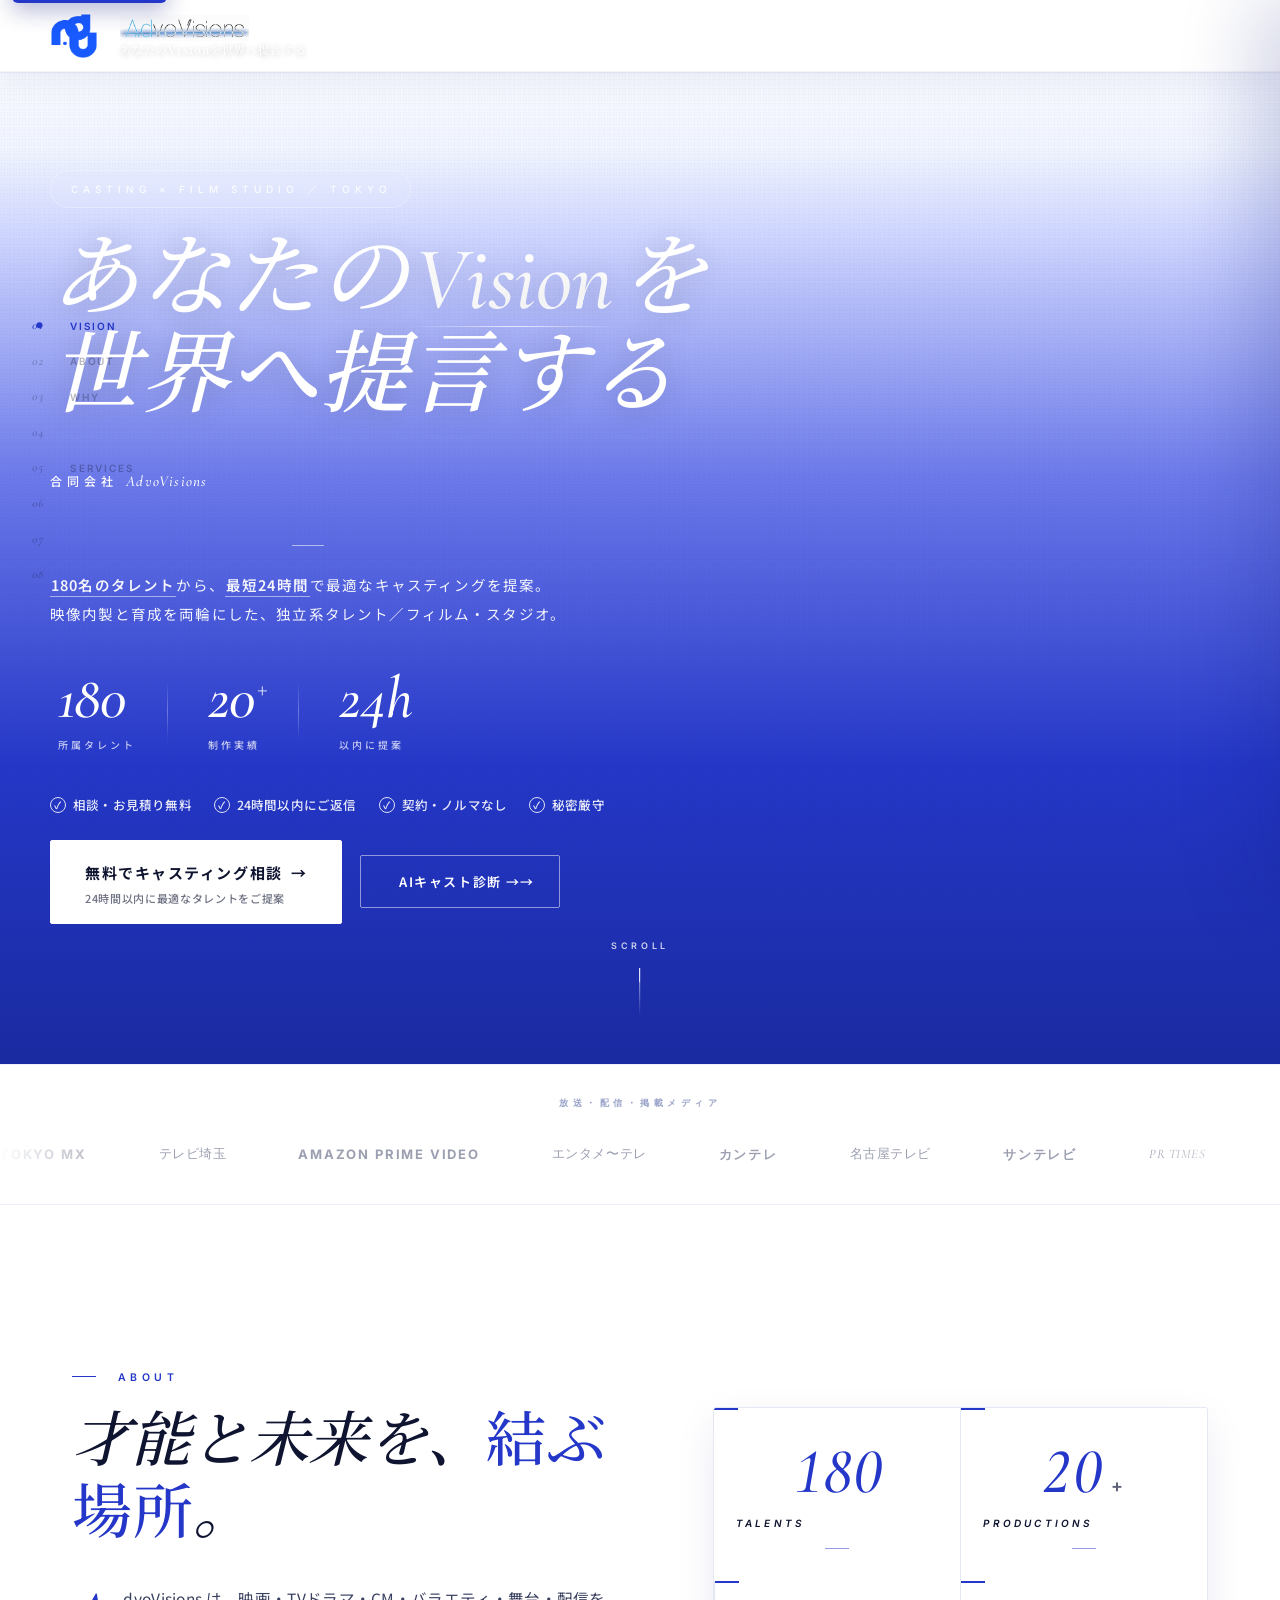
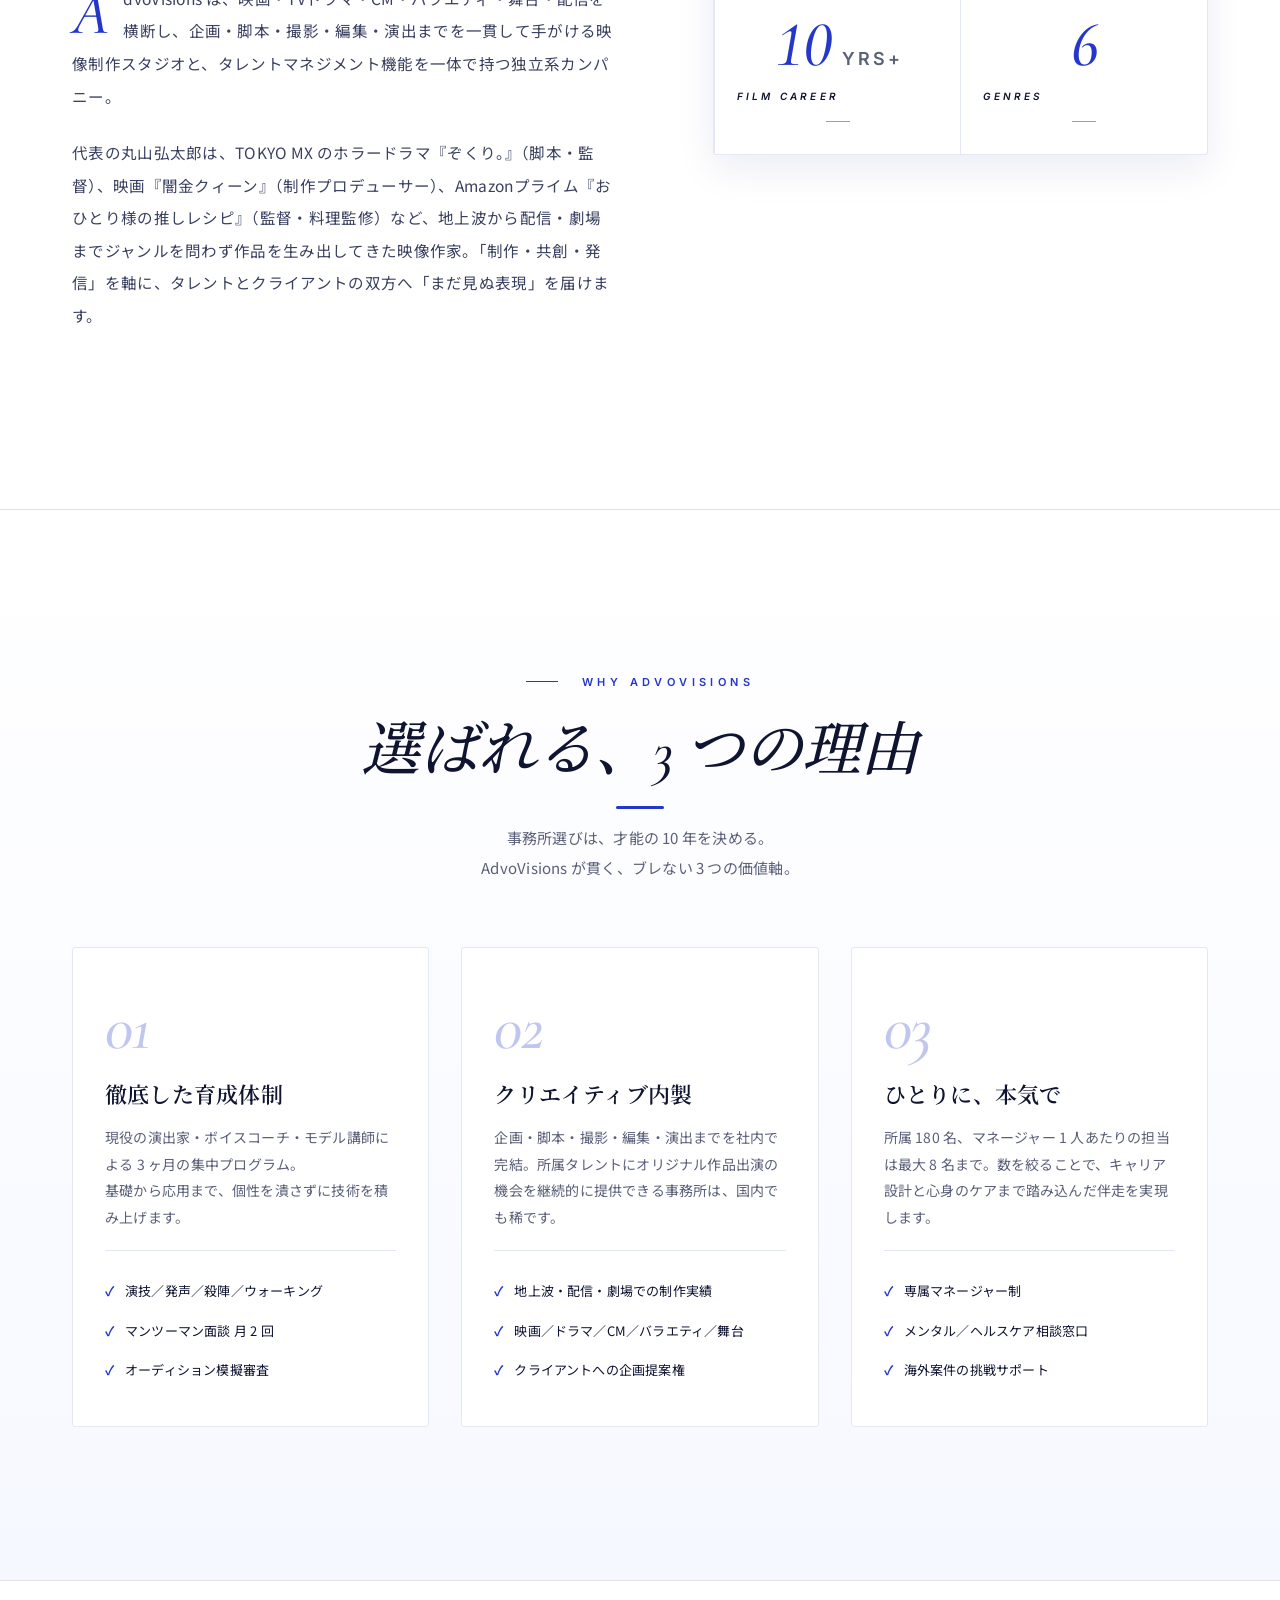
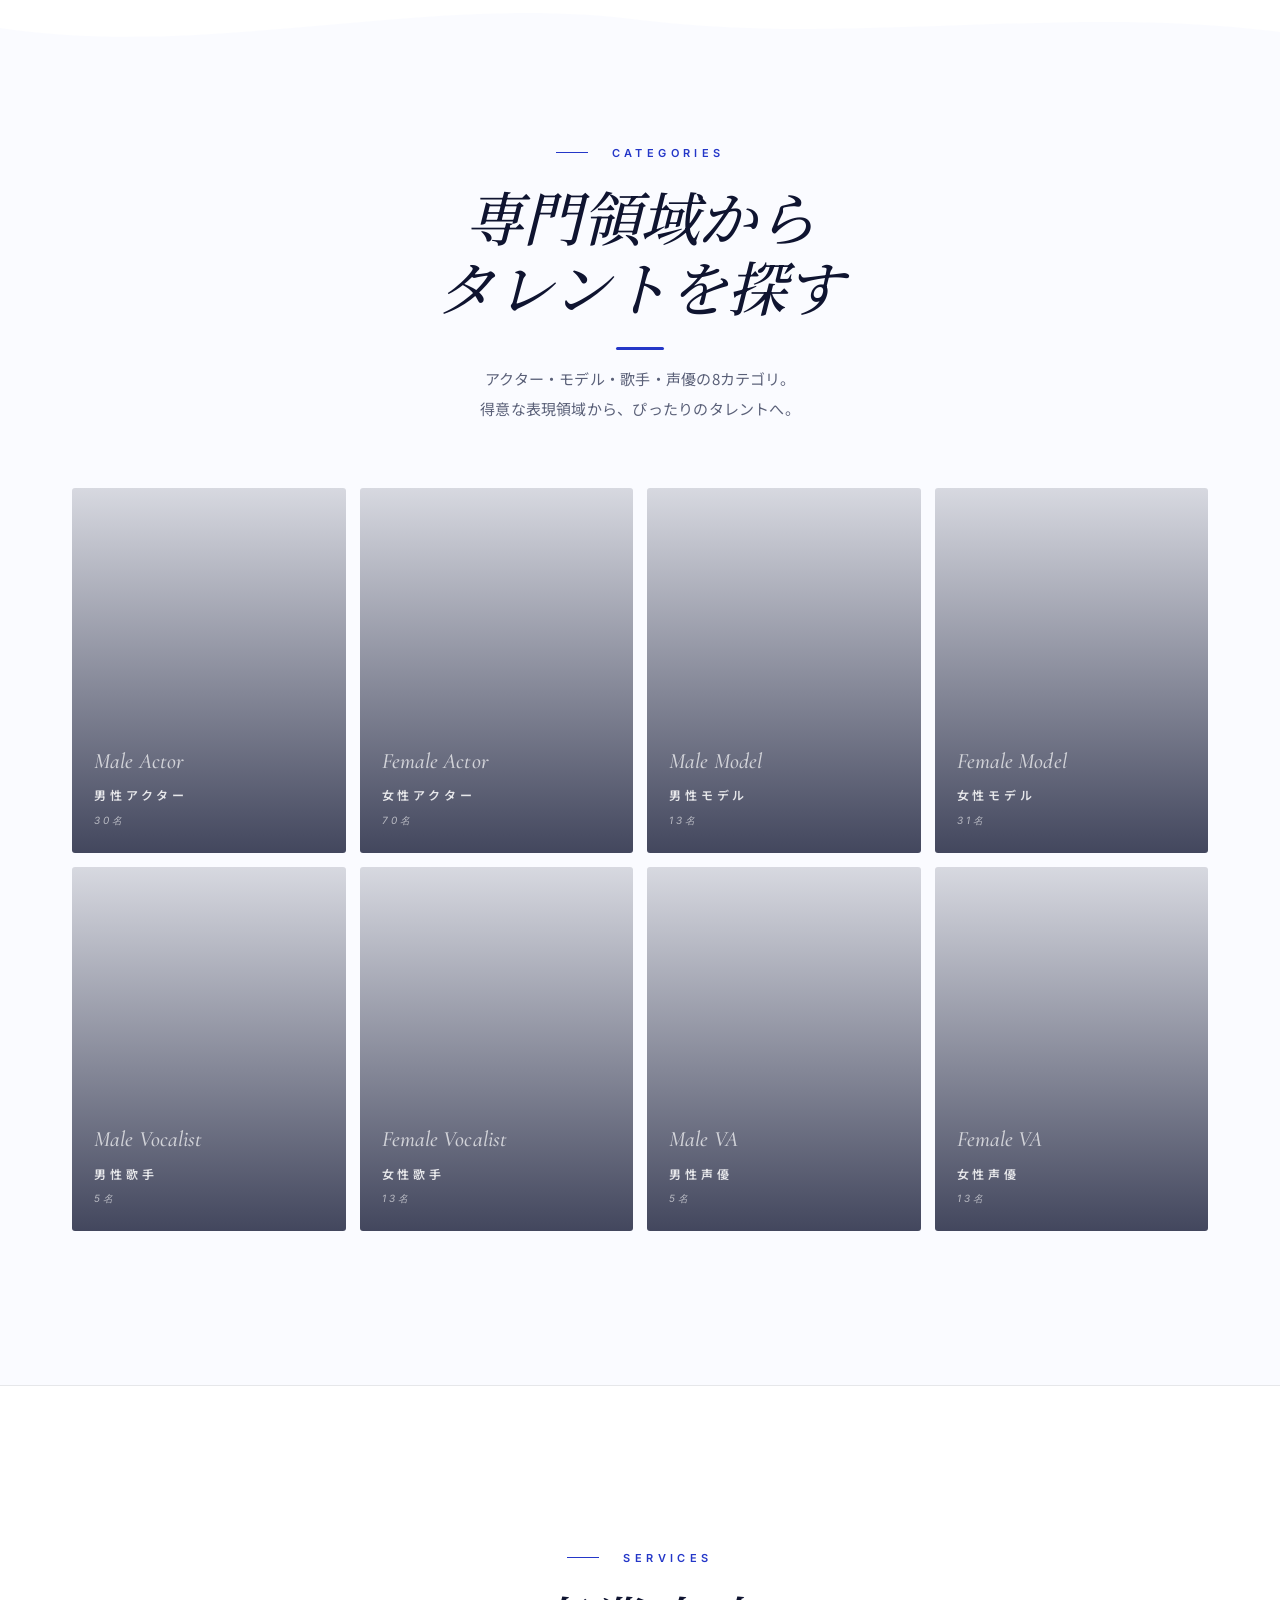
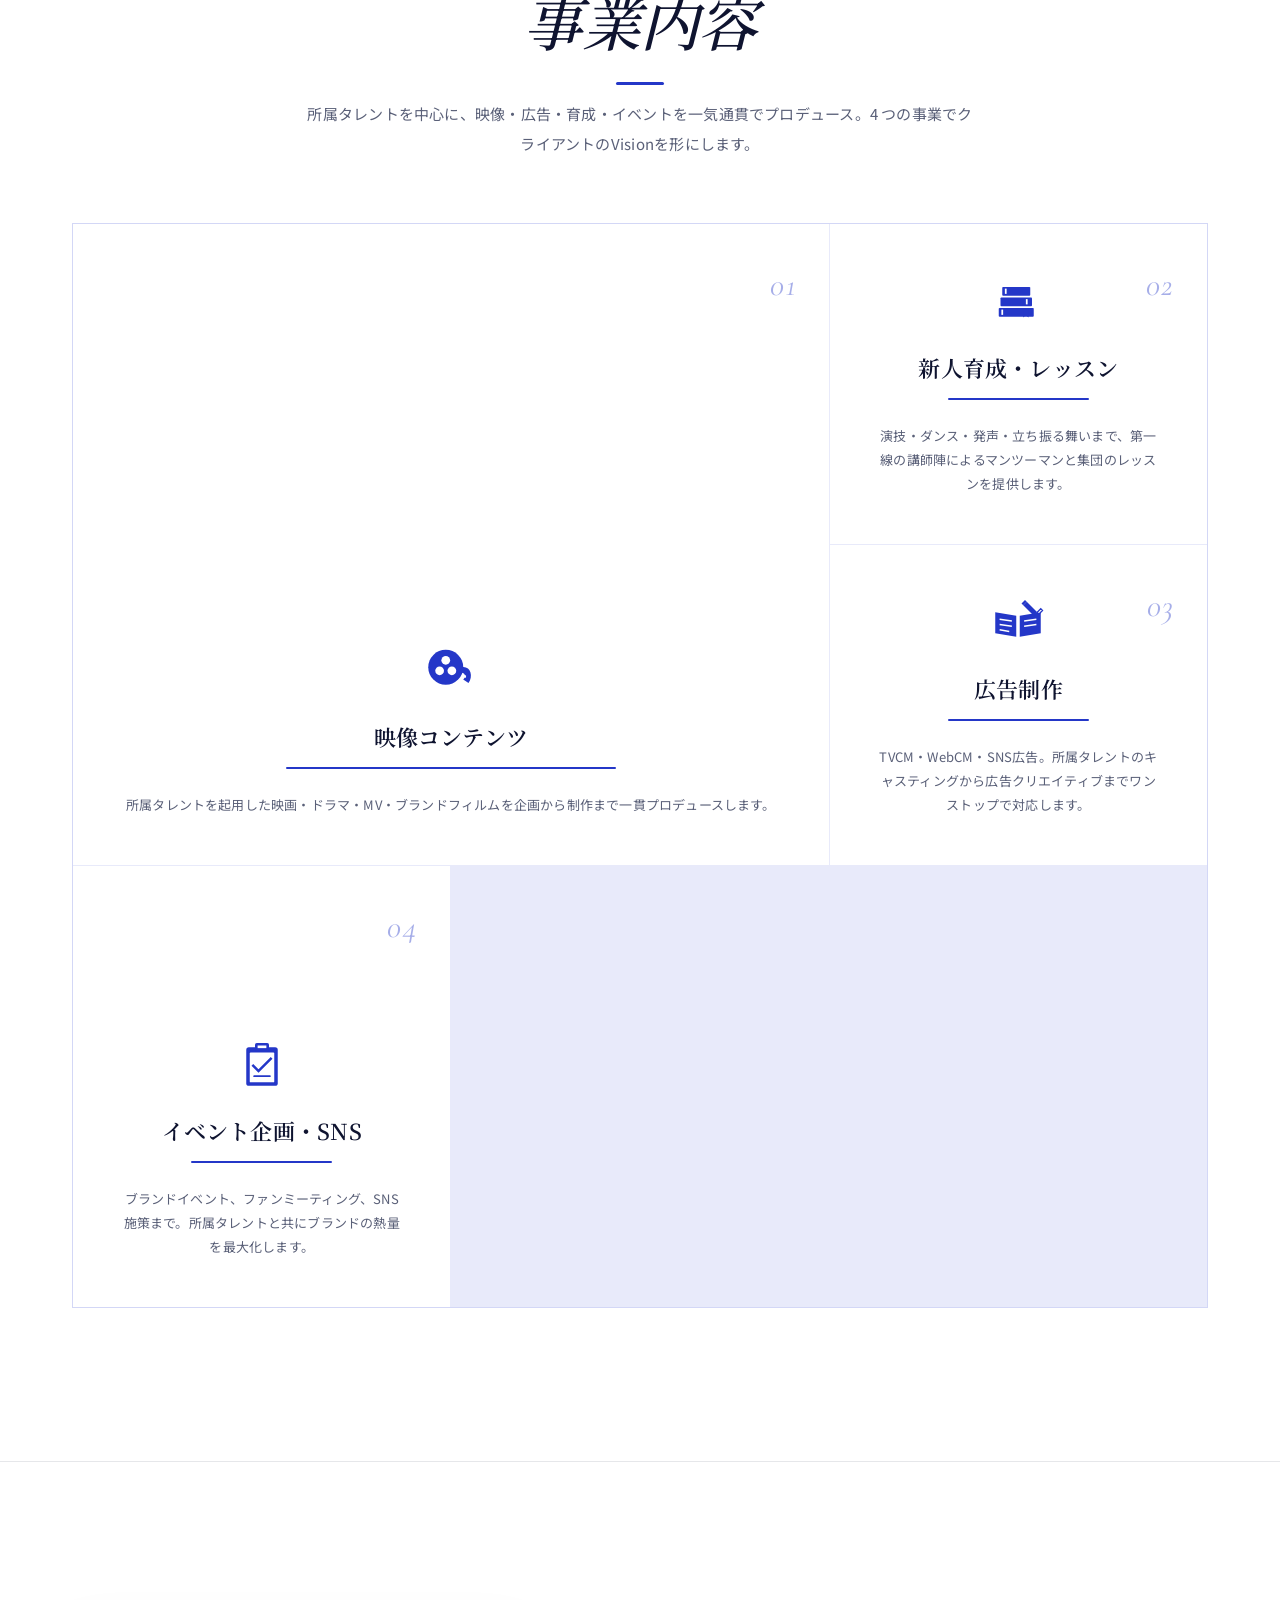
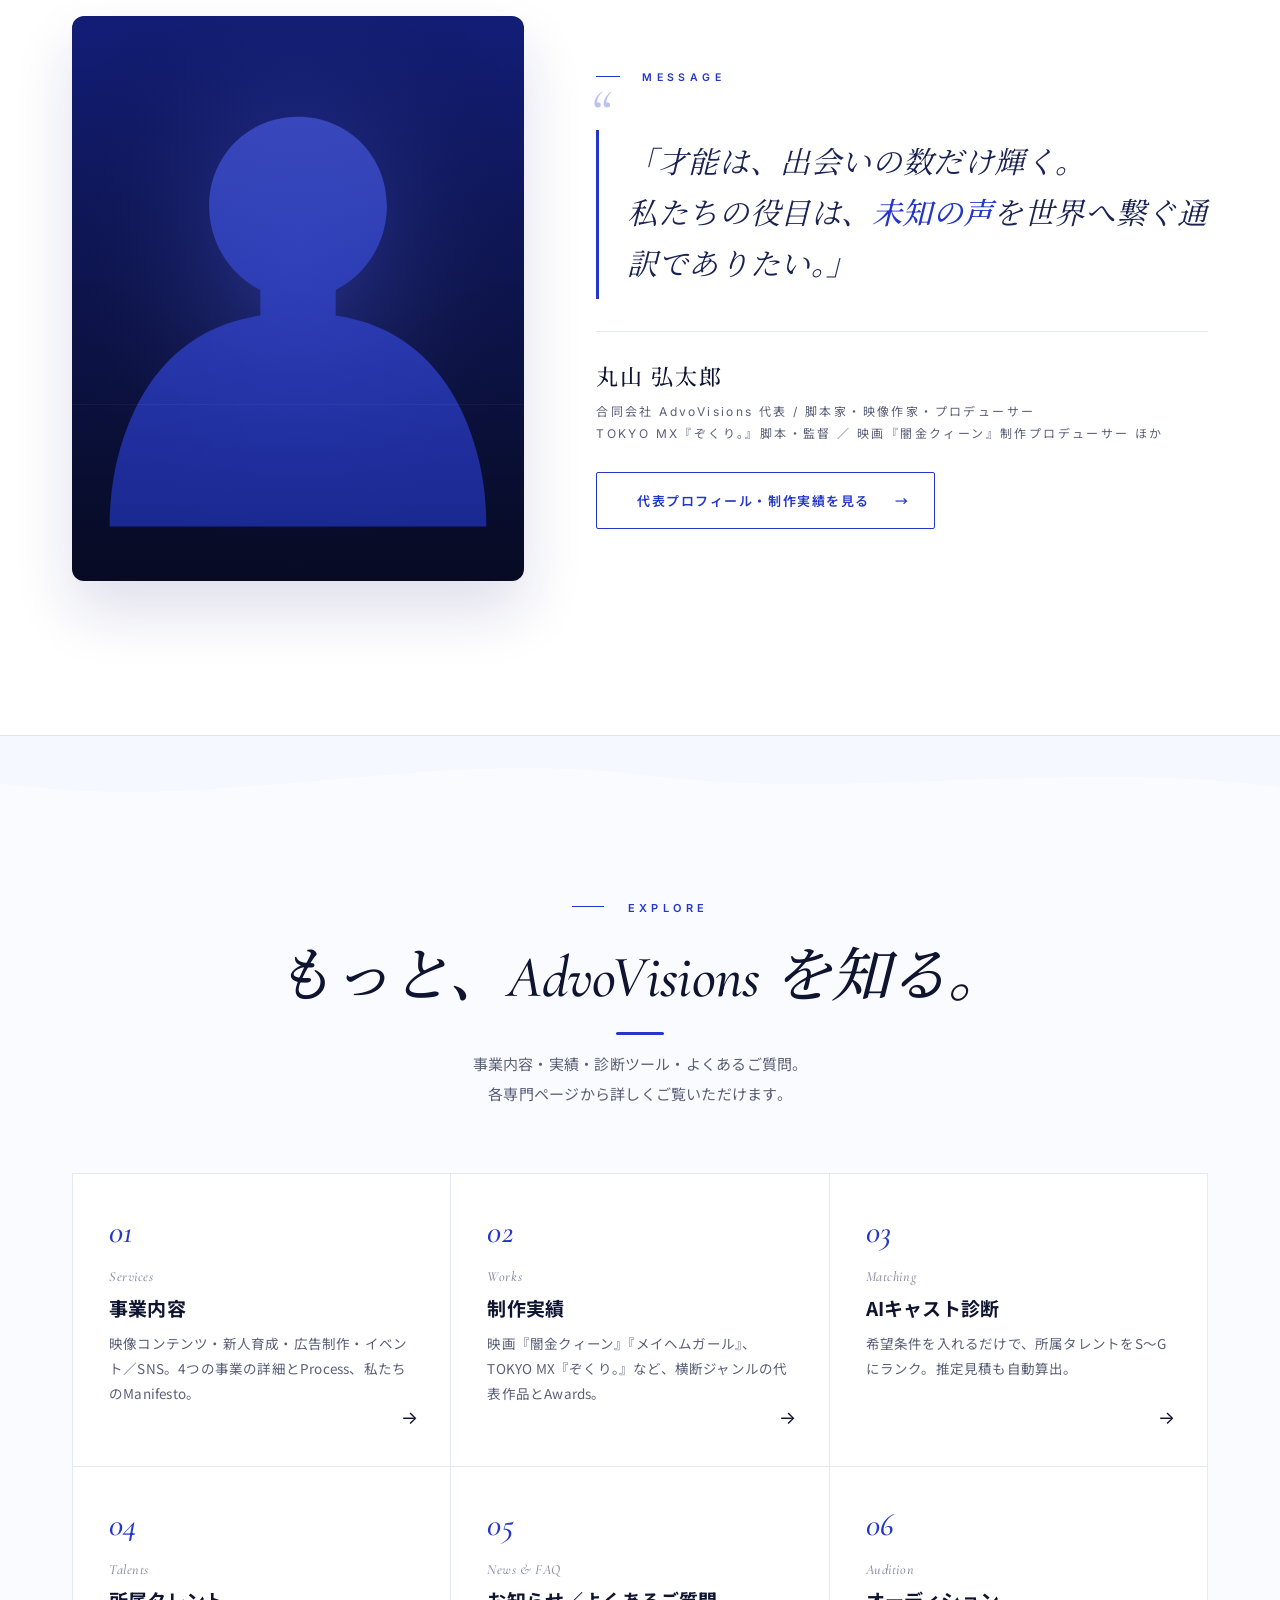
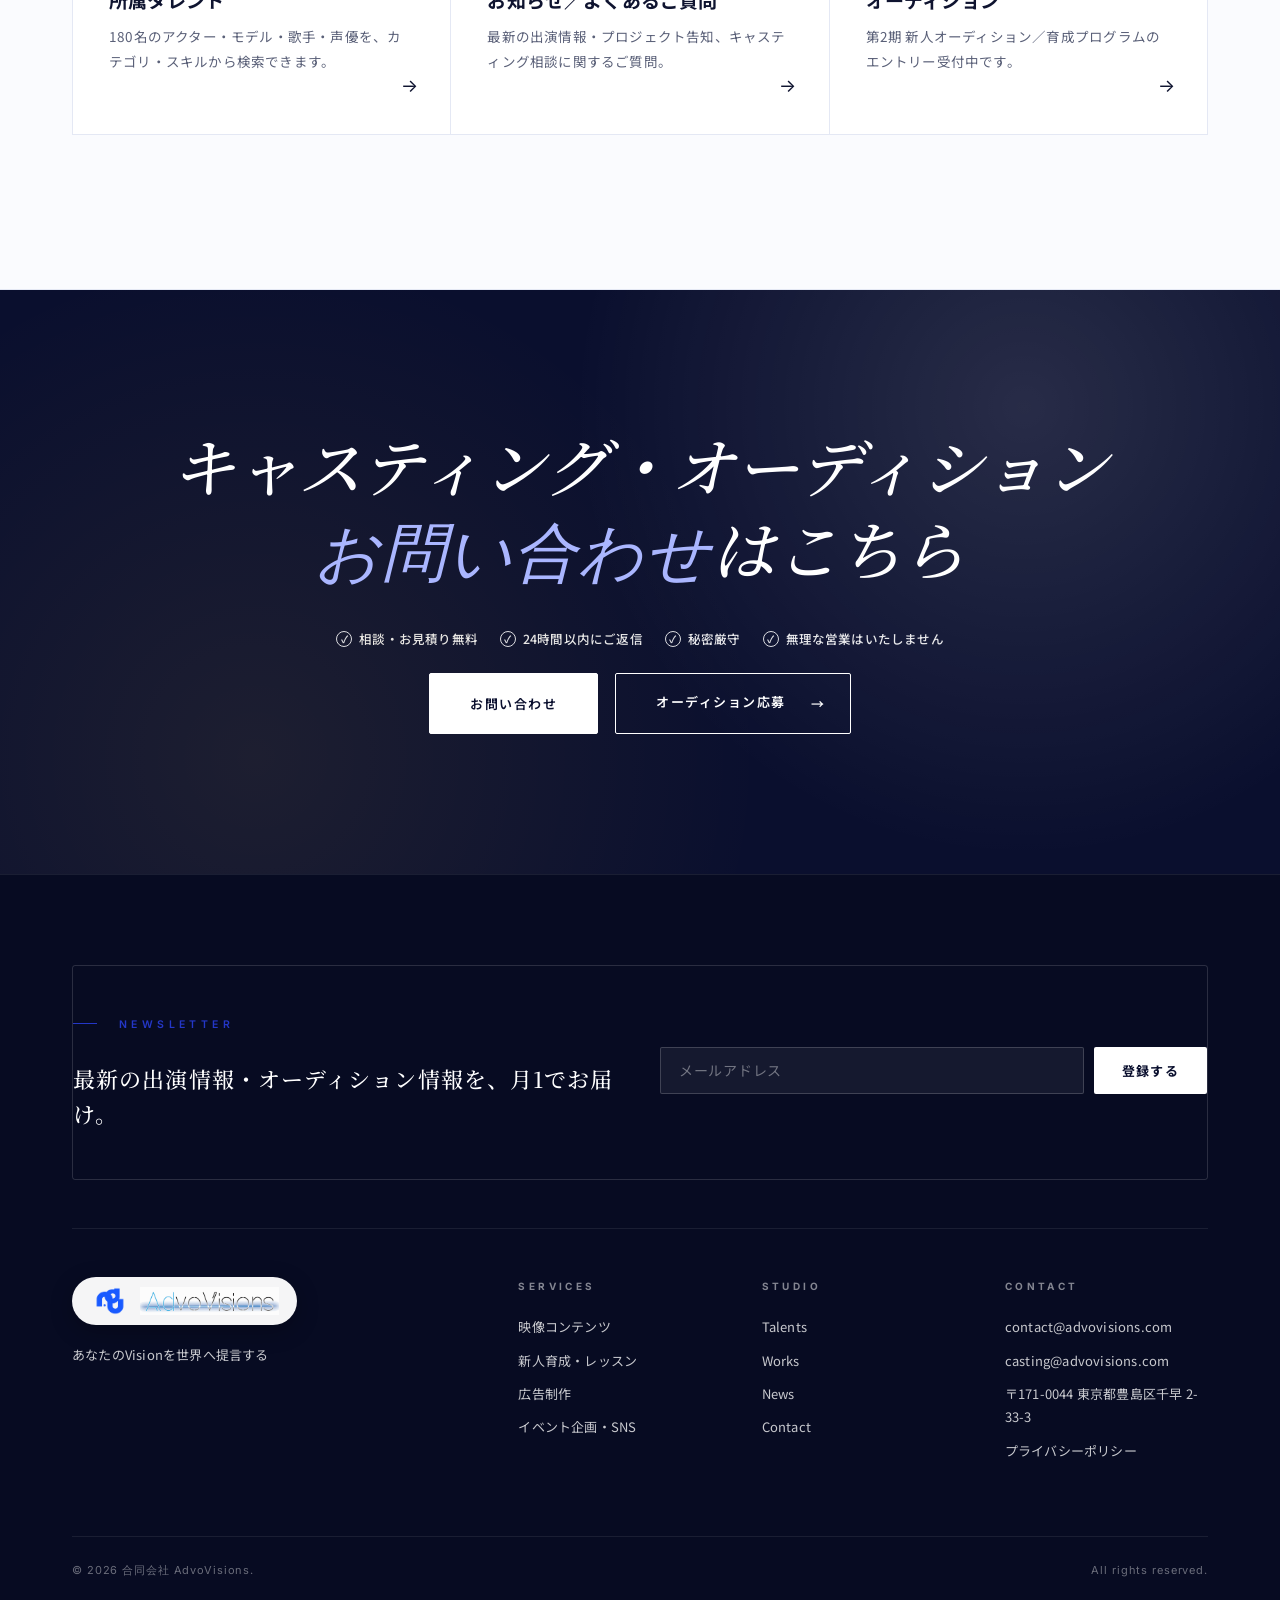
==== commit 006fa3ab: "Split monolithic homepage into a multi-page IA The homepage had grown to 17 sections / ~60KB. Move h" ====
--- a/index.html
+++ b/index.html
@@ -1,4 +1,4 @@
-<!doctype html><html lang="ja"><head><meta charset="utf-8"><meta http-equiv="cache-control" content="no-cache, no-store, must-revalidate"><meta http-equiv="pragma" content="no-cache"><meta http-equiv="expires" content="0"><meta name="viewport" content="width=device-width, initial-scale=1"><title>合同会社 AdvoVisions — あなたのVisionを世界へ提言する</title><meta name="description" content="合同会社AdvoVisionsは、映画・ドラマ・CM・バラエティ・舞台・配信を横断する映像制作とタレントマネジメントの会社。企画・脚本・撮影・編集・演出までの一貫体制で「制作・共創・発信」を実現します。"><link rel="icon" type="image/png" href="assets/img/logo-original.png?v=97"><link rel="preconnect" href="https://fonts.googleapis.com"><link rel="preconnect" href="https://fonts.gstatic.com" crossorigin><link href="https://fonts.googleapis.com/css2?family=Cormorant+Garamond:ital,wght@0,400;0,500;0,600;1,400;1,500;1,600&family=Inter:wght@300;400;500;600;700&family=Noto+Sans+JP:wght@300;400;500;600;700&family=Noto+Serif+JP:wght@400;500;600;700&display=swap" rel="stylesheet"><link rel="stylesheet" href="assets/css/style.css?v=97"><link rel="apple-touch-icon" href="assets/img/logo-original.png?v=97"><link rel="preload" as="style" href="assets/css/style.css?v=97"><link rel="canonical" href="https://shomayamamoto-ai.github.io/advovisions/"><meta property="og:type" content="website"><meta property="og:site_name" content="合同会社 AdvoVisions"><meta property="og:locale" content="ja_JP"><meta property="og:title" content="合同会社 AdvoVisions — あなたのVisionを世界へ提言する"><meta property="og:description" content="合同会社AdvoVisionsは、映画・ドラマ・CM・バラエティ・舞台・配信を横断する映像制作とタレントマネジメントの会社。企画・脚本・撮影・編集・演出までの一貫体制で「制作・共創・発信」を実現します。"><meta property="og:url" content="https://shomayamamoto-ai.github.io/advovisions/"><meta property="og:image" content="https://shomayamamoto-ai.github.io/advovisions/assets/img/og-default.jpg?v=97"><meta property="og:image:width" content="1200"><meta property="og:image:height" content="630"><meta name="twitter:card" content="summary_large_image"><meta name="twitter:title" content="合同会社 AdvoVisions — あなたのVisionを世界へ提言する"><meta name="twitter:description" content="合同会社AdvoVisionsは、映画・ドラマ・CM・バラエティ・舞台・配信を横断する映像制作とタレントマネジメントの会社。企画・脚本・撮影・編集・演出までの一貫体制で「制作・共創・発信」を実現します。"><meta name="twitter:image" content="https://shomayamamoto-ai.github.io/advovisions/assets/img/og-default.jpg?v=97"><meta name="theme-color" content="#2437c8">
+<!doctype html><html lang="ja"><head><meta charset="utf-8"><meta http-equiv="cache-control" content="no-cache, no-store, must-revalidate"><meta http-equiv="pragma" content="no-cache"><meta http-equiv="expires" content="0"><meta name="viewport" content="width=device-width, initial-scale=1"><title>合同会社 AdvoVisions — あなたのVisionを世界へ提言する</title><meta name="description" content="合同会社AdvoVisionsは、映画・ドラマ・CM・バラエティ・舞台・配信を横断する映像制作とタレントマネジメントの会社。企画・脚本・撮影・編集・演出までの一貫体制で「制作・共創・発信」を実現します。"><link rel="icon" type="image/png" href="assets/img/logo-original.png?v=98"><link rel="preconnect" href="https://fonts.googleapis.com"><link rel="preconnect" href="https://fonts.gstatic.com" crossorigin><link href="https://fonts.googleapis.com/css2?family=Cormorant+Garamond:ital,wght@0,400;0,500;0,600;1,400;1,500;1,600&family=Inter:wght@300;400;500;600;700&family=Noto+Sans+JP:wght@300;400;500;600;700&family=Noto+Serif+JP:wght@400;500;600;700&display=swap" rel="stylesheet"><link rel="stylesheet" href="assets/css/style.css?v=98"><link rel="apple-touch-icon" href="assets/img/logo-original.png?v=98"><link rel="preload" as="style" href="assets/css/style.css?v=98"><link rel="canonical" href="https://shomayamamoto-ai.github.io/advovisions/"><meta property="og:type" content="website"><meta property="og:site_name" content="合同会社 AdvoVisions"><meta property="og:locale" content="ja_JP"><meta property="og:title" content="合同会社 AdvoVisions — あなたのVisionを世界へ提言する"><meta property="og:description" content="合同会社AdvoVisionsは、映画・ドラマ・CM・バラエティ・舞台・配信を横断する映像制作とタレントマネジメントの会社。企画・脚本・撮影・編集・演出までの一貫体制で「制作・共創・発信」を実現します。"><meta property="og:url" content="https://shomayamamoto-ai.github.io/advovisions/"><meta property="og:image" content="https://shomayamamoto-ai.github.io/advovisions/assets/img/og-default.jpg?v=98"><meta property="og:image:width" content="1200"><meta property="og:image:height" content="630"><meta name="twitter:card" content="summary_large_image"><meta name="twitter:title" content="合同会社 AdvoVisions — あなたのVisionを世界へ提言する"><meta name="twitter:description" content="合同会社AdvoVisionsは、映画・ドラマ・CM・バラエティ・舞台・配信を横断する映像制作とタレントマネジメントの会社。企画・脚本・撮影・編集・演出までの一貫体制で「制作・共創・発信」を実現します。"><meta name="twitter:image" content="https://shomayamamoto-ai.github.io/advovisions/assets/img/og-default.jpg?v=98"><meta name="theme-color" content="#2437c8">
 <script type="application/ld+json">
   {
     "@context": "https://schema.org",
@@ -36,13 +36,11 @@
   </script>
 </head><body><div class="opener" id="opener" aria-hidden="true"><div class="o-grain" aria-hidden="true"></div><div class="o-vignette" aria-hidden="true"></div><div class="o-bar o-bar-top" aria-hidden="true"></div><div class="o-bar o-bar-bot" aria-hidden="true"></div><div class="o-scan" aria-hidden="true"></div><div class="opener-act act-1"><div class="o-stage"><div class="o-mark-row"><span class="o-mark-line left" aria-hidden="true"></span><span class="o-mark-tag" aria-hidden="true">EST. 2024</span></div><div class="o-mark-wrap"><span class="o-mark"><span class="o-mark-inner">AdvoVisions</span></span></div><div class="o-mark-sub"><span>TALENT</span><span class="o-dot" aria-hidden="true"></span><span>FILM STUDIO</span><span class="o-dot" aria-hidden="true"></span><span>TOKYO</span></div></div></div><div class="opener-act act-2"><div class="o-frame"><span class="o-corner tl" aria-hidden="true"></span><span class="o-corner tr" aria-hidden="true"></span><span class="o-corner bl" aria-hidden="true"></span><span class="o-corner br" aria-hidden="true"></span><div class="o-top"><span class="o-eyebrow">— ADVOVISIONS</span><span class="o-loc">TOKYO / TALENT × FILM</span></div><div class="o-mid"><span class="o-rule"><span class="o-rule-fill" id="o-rule"></span></span><h1 class="o-title"><span class="o-line"><span class="o-line-inner">あらゆる人々に、</span></span><span class="o-line"><em><span class="o-line-inner">表現を。</span></em></span></h1><p class="o-sub">新しい才能を生み出す。出口のあるレッスン。</p></div><div class="o-bot"><span class="o-state">NOW LOADING</span><span class="o-pct" id="o-pct">000</span></div></div></div><div class="o-shutter o-shutter-t" aria-hidden="true"></div><div class="o-shutter o-shutter-b" aria-hidden="true"></div></div><script>(function(){var o=document.getElementById("opener");if(!o)return;try{if(sessionStorage.getItem("av_opener_shown")==="1"){o.style.display="none";return;}sessionStorage.setItem("av_opener_shown","1");}catch(e){}var pct=document.getElementById("o-pct"),rf=document.getElementById("o-rule");setTimeout(function(){o.classList.add("a2")},1500);setTimeout(function(){var t0=performance.now(),dur=1800;function tick(now){var t=Math.min(1,(now-t0)/dur),e=t<.5?2*t*t:1-Math.pow(-2*t+2,2)/2,n=Math.floor(e*100);if(pct)pct.textContent=("00"+n).slice(-3);if(rf)rf.style.setProperty("transform","scaleX("+(e)+")","important");if(t<1)requestAnimationFrame(tick);else setTimeout(close,600);}requestAnimationFrame(tick);},2000);function close(){o.classList.add("done");setTimeout(function(){o.style.display="none";},1100);}o.addEventListener("click",close);})();</script><a href="#main-content" class="skip-link">Skip to content</a>
 
-<div class="scroll-progress" aria-hidden="true"></div><header class="site-header on-hero"><a href="index.html" class="logo"><span class="logo-wrap logo-wrap-header"><img class="logo-icon" src="assets/img/logo-original.png?v=97" alt=""><span class="logo-text-col"><img class="logo-text" src="assets/img/logo.png?v=97" alt="AdvoVisions"><span class="logo-tagline" aria-hidden="true">あなたのVisionを世界へ提言する</span></span></span></a><nav class="nav" aria-label="Primary"><ul><li><a href="index.html" class="active" aria-current="page">Home</a></li><li><a href="#services">Services</a></li><li><a href="members.html">Talents</a></li><li><a href="#match" data-nav="match">Matching</a></li><li><a href="#works">Works</a></li><li><a href="news.html">News</a></li><li><a href="#contact">Contact</a></li></ul></nav><button class="nav-toggle" aria-label="Menu"><span></span><span></span><span></span></button></header><section id="main-content" class="hero"><video class="hero-video" autoplay muted loop playsinline preload="auto" disablepictureinpicture disableremoteplayback controlslist="nodownload nofullscreen noremoteplayback noplaybackrate" aria-hidden="true"><source src="https://videos.pexels.com/video-files/3141210/3141210-uhd_2560_1440_25fps.mp4" type="video/mp4"></video><div class="hero-content"><span class="hero-eyebrow">CASTING × FILM STUDIO ／ TOKYO</span><h1 class="hero-title">あなたの<span class="en">Vision</span>を世界へ提言する</h1><div class="hero-company">合同会社 <span class="en">AdvoVisions</span></div><p class="hero-sub"><strong>180名のタレント</strong>から、<strong>最短24時間</strong>で最適なキャスティングを提案。<br>映像内製と育成を両輪にした、独立系タレント／フィルム・スタジオ。</p><ul class="hero-proof" aria-label="Key facts"><li><strong>180</strong><span>所属タレント</span></li><li><strong>20<sup>+</sup></strong><span>制作実績</span></li><li><strong>24h</strong><span>以内に提案</span></li></ul><ul class="cta-trust cta-trust-light" aria-label="安心ポイント"><li><span class="trust-check" aria-hidden="true">✓</span>相談・お見積り無料</li><li><span class="trust-check" aria-hidden="true">✓</span>24時間以内にご返信</li><li><span class="trust-check" aria-hidden="true">✓</span>契約・ノルマなし</li><li><span class="trust-check" aria-hidden="true">✓</span>秘密厳守</li></ul><div class="hero-ctas"><a href="#contact" class="btn-primary hero-cta-btn hero-cta-main"><span class="hero-cta-label">無料でキャスティング相談 <span class="hero-cta-arrow">→</span></span><span class="hero-cta-note">24時間以内に最適なタレントをご提案</span></a><a href="#match" class="btn-outline hero-cta-btn hero-cta-outline">AIキャスト診断 →</a></div></div><div class="hero-wave" aria-hidden="true"><svg viewBox="0 0 1440 120" preserveAspectRatio="none" xmlns="http://www.w3.org/2000/svg"><path d="M0,60 C240,110 480,10 720,50 C960,90 1200,30 1440,70 L1440,120 L0,120 Z" fill="#ffffff"/></svg></div><a href="#about" class="hero-cue" aria-label="Scroll to next section"><span class="hc-label">SCROLL</span><span class="hc-line"></span></a></section><section class="press-strip" aria-label="Featured media"><div class="press-strip-label">放送・配信・掲載メディア</div><div class="press-marquee"><div class="press-track"><span class="press-item s-sans">TOKYO MX</span><span class="press-item">テレビ埼玉</span><span class="press-item s-sans">Amazon Prime Video</span><span class="press-item">エンタメ〜テレ</span><span class="press-item s-sans">カンテレ</span><span class="press-item">名古屋テレビ</span><span class="press-item s-sans">サンテレビ</span><span class="press-item s-italic">PR TIMES</span><span class="press-item s-sans">ORICON NEWS</span><span class="press-item">TikTok Shop</span><span class="press-item s-sans">六本木経済新聞</span><span class="press-item s-italic">COMMERCE PICK</span><span class="press-item s-sans" aria-hidden="true">TOKYO MX</span><span class="press-item" aria-hidden="true">テレビ埼玉</span><span class="press-item s-sans" aria-hidden="true">Amazon Prime Video</span><span class="press-item" aria-hidden="true">エンタメ〜テレ</span><span class="press-item s-sans" aria-hidden="true">カンテレ</span><span class="press-item" aria-hidden="true">名古屋テレビ</span><span class="press-item s-sans" aria-hidden="true">サンテレビ</span><span class="press-item s-italic" aria-hidden="true">PR TIMES</span><span class="press-item s-sans" aria-hidden="true">ORICON NEWS</span><span class="press-item" aria-hidden="true">TikTok Shop</span><span class="press-item s-sans" aria-hidden="true">六本木経済新聞</span><span class="press-item s-italic" aria-hidden="true">COMMERCE PICK</span></div></div></section><section id="challenges" class="block pain-section" aria-label="よくあるお悩み"><div class="container"><div class="block-head reveal"><div class="eyebrow">CASTING CHALLENGES</div><h2 class="block-title">キャスティング、<br><em class="serif-italic">こんな壁</em>にぶつかっていませんか。</h2><p class="block-desc">「いい人がいない」のではなく、「出会えていない」だけかもしれません。<br>制作の現場でよく聞く、5つの“もったいない”を言語化しました。</p></div><div class="pain-grid stagger"><article class="pain-card reveal"><span class="pain-quote" aria-hidden="true">“</span><h3 class="pain-title">候補がイメージと合わない</h3><p class="pain-text">送られてくるプロフィールがどれも似ていて、企画の世界観にハマる顔が見つからない。選定だけで何日も溶けていく。</p></article><article class="pain-card reveal"><span class="pain-quote" aria-hidden="true">“</span><h3 class="pain-title">急な差し替えに間に合わない</h3><p class="pain-text">撮影直前のキャンセル、クライアントからの方向転換。「明日までに代役を」に応えてくれる事務所がなかなかない。</p></article><article class="pain-card reveal"><span class="pain-quote" aria-hidden="true">“</span><h3 class="pain-title">演技力が読めず不安</h3><p class="pain-text">写真は良くても、現場で芝居が持つのか分からない。当日になって「思っていたのと違う」というリスクを抱えたまま発注している。</p></article><article class="pain-card reveal"><span class="pain-quote" aria-hidden="true">“</span><h3 class="pain-title">制作と窓口がバラバラ</h3><p class="pain-text">キャスティング、撮影、編集で会社が分かれ、連携と調整に追われる。一気通貫で任せられる相手がいれば、と毎回思う。</p></article><article class="pain-card reveal"><span class="pain-quote" aria-hidden="true">“</span><h3 class="pain-title">予算内で質を担保できるか</h3><p class="pain-text">限られた予算で、世界観も演技も妥協したくない。コストと品質、どちらかを諦める前提で見積もりを組んでいないか。</p></article></div><div class="pain-bridge reveal"><p class="pain-bridge-lead">その“もったいない”、<em class="serif-italic">仕組み</em>で解けます。</p><p class="pain-bridge-text">AdvoVisions は、<strong>180名の所属タレント</strong>と<strong>社内の映像制作機能</strong>を一体で持つ独立系スタジオ。育成で鍛えた“現場で使える”演技力、最短<strong>24時間</strong>の提案速度、キャスティングから撮影・編集までの一気通貫体制で、上の5つをまとめて引き受けます。</p><ul class="cta-trust" aria-label="安心ポイント"><li><span class="trust-check" aria-hidden="true">✓</span>ご相談・初回提案は無料</li><li><span class="trust-check" aria-hidden="true">✓</span>最短24時間でキャスティング案</li><li><span class="trust-check" aria-hidden="true">✓</span>急な差し替え・短納期もOK</li><li><span class="trust-check" aria-hidden="true">✓</span>NDA・秘密厳守</li></ul><div class="pain-ctas"><a href="#contact" class="btn-primary pain-cta-main">無料でキャスティング相談 <span class="pain-cta-arrow">→</span></a><a href="#services" class="btn-outline pain-cta-sub">解決できる理由を見る</a></div></div></div></section><section id="about" class="block"><div class="container"><div class="about-grid"><div class="about-copy reveal"><div class="eyebrow">ABOUT</div><h2>才能と未来を、<em class="serif-italic">結ぶ場所</em>。</h2><p>AdvoVisions は、映画・TVドラマ・CM・バラエティ・舞台・配信を横断し、企画・脚本・撮影・編集・演出までを一貫して手がける映像制作スタジオと、タレントマネジメント機能を一体で持つ独立系カンパニー。</p><p>代表の丸山弘太郎は、TOKYO MX のホラードラマ『ぞくり。』（脚本・監督）、映画『闇金クィーン』（制作プロデューサー）、Amazonプライム『おひとり様の推しレシピ』（監督・料理監修）など、地上波から配信・劇場までジャンルを問わず作品を生み出してきた映像作家。「制作・共創・発信」を軸に、タレントとクライアントの双方へ「まだ見ぬ表現」を届けます。</p></div><div class="stats stagger"><div class="stat"><div class="num"><span data-count="180">180</span></div><div class="label">TALENTS</div></div><div class="stat"><div class="num"><span data-count="20">20</span><sup>+</sup></div><div class="label">PRODUCTIONS</div></div><div class="stat"><div class="num"><span data-count="10">10</span><sup>YRS+</sup></div><div class="label">FILM CAREER</div></div><div class="stat"><div class="num"><span data-count="6">6</span></div><div class="label">GENRES</div></div></div></div></div></section><section id="philosophy" class="block philosophy" aria-label="Why AdvoVisions"><div class="container"><div class="block-head reveal"><div class="eyebrow">WHY ADVOVISIONS</div><h2 class="block-title">選ばれる、3 つの理由</h2><p class="block-desc">事務所選びは、才能の 10 年を決める。<br>AdvoVisions が貫く、ブレない 3 つの価値軸。</p></div><div class="philo-grid stagger"><article class="philo-card reveal"><div class="philo-num">01</div><h3 class="philo-title">徹底した育成体制</h3><p>現役の演出家・ボイスコーチ・モデル講師による 3 ヶ月の集中プログラム。<br>基礎から応用まで、個性を潰さずに技術を積み上げます。</p><ul class="philo-points"><li>演技／発声／殺陣／ウォーキング</li><li>マンツーマン面談 月 2 回</li><li>オーディション模擬審査</li></ul></article><article class="philo-card reveal"><div class="philo-num">02</div><h3 class="philo-title">クリエイティブ内製</h3><p>企画・脚本・撮影・編集・演出までを社内で完結。所属タレントにオリジナル作品出演の機会を継続的に提供できる事務所は、国内でも稀です。</p><ul class="philo-points"><li>地上波・配信・劇場での制作実績</li><li>映画／ドラマ／CM／バラエティ／舞台</li><li>クライアントへの企画提案権</li></ul></article><article class="philo-card reveal"><div class="philo-num">03</div><h3 class="philo-title">ひとりに、本気で</h3><p>所属 180 名、マネージャー 1 人あたりの担当は最大 8 名まで。数を絞ることで、キャリア設計と心身のケアまで踏み込んだ伴走を実現します。</p><ul class="philo-points"><li>専属マネージャー制</li><li>メンタル／ヘルスケア相談窓口</li><li>海外案件の挑戦サポート</li></ul></article></div></div></section><section id="process" class="block process-section"><div class="container"><div class="block-head reveal"><div class="eyebrow">PROCESS</div><h2 class="block-title">才能を、世界へ。<br>4ステップの伴走</h2><p class="block-desc">最初の出会いから、世界に立つその日まで。<br>AdvoVisions が一人ひとりに用意する、4 つのフェーズ。</p></div><ol class="process-timeline stagger"><li class="process-step reveal"><div class="process-num">01</div><div class="process-line" aria-hidden="true"></div><h3 class="process-title">SCOUT &amp; AUDITION</h3><div class="process-jp">スカウト・オーディション</div><p>SNS、街頭、推薦、公式オーディション。あらゆる入り口から「未来の表現者」と出会います。書類選考のうえ、面談・実技審査へご案内します。<br><strong>所要：1〜3ヶ月</strong></p></li><li class="process-step reveal"><div class="process-num">02</div><div class="process-line" aria-hidden="true"></div><h3 class="process-title">TRAINING</h3><div class="process-jp">育成プログラム</div><p>演技・発声・ダンス・ウォーキング・カメラワークを、第一線の講師陣がマンツーマンと集団で 3 ヶ月集中指導。月 2 回のキャリア面談で迷いを言語化します。<br><strong>所要：3ヶ月</strong></p></li><li class="process-step reveal"><div class="process-num">03</div><div class="process-line" aria-hidden="true"></div><h3 class="process-title">DEBUT</h3><div class="process-jp">デビュー・現場投入</div><p>自社映像、提携制作会社の作品、広告、舞台。社内クリエイティブ部門と連携し、所属タレントに必ず初現場を用意します。<br><strong>所要：6〜12ヶ月</strong></p></li><li class="process-step reveal"><div class="process-num">04</div><h3 class="process-title">CAREER GROWTH</h3><div class="process-jp">キャリア展開</div><p>専属マネージャー（担当 8 名まで）と二人三脚で、5 年・10 年の役者人生を設計。海外案件・主演級・アンバサダーへとステップアップ。<br><strong>所要：継続的</strong></p></li></ol></div></section><section id="manifesto" class="block manifesto-section" aria-label="Manifesto"><div class="container"><div class="manifesto-eyebrow">— MANIFESTO ／ 私たちの宣言</div><h2 class="manifesto-headline reveal"><span class="m-line"><em>才能</em>を、</span><span class="m-line">時代の<em>主語</em>へ。</span></h2><div class="manifesto-grid reveal"><div class="manifesto-col"><div class="manifesto-num">No. 01</div><h3>表現は出口を伴って、初めて完成する。</h3><p>レッスンに留めない。所属タレント全員に、必ず作品との出会いを。映像内製の自社機能が、デビューの場を恒常的に生み出します。</p></div><div class="manifesto-col"><div class="manifesto-num">No. 02</div><h3>数より、深さ。</h3><p>マネージャー1人あたり最大8名。一人ひとりに伴走する余白を残し、キャリアと心身のケアまで踏み込んだ関わりを設計します。</p></div><div class="manifesto-col"><div class="manifesto-num">No. 03</div><h3>東京から、世界へ。</h3><p>日本のタレントを、日本の中だけで終わらせない。海外案件・国際映画祭・ブランドキャンペーンへの挑戦を全力でサポートします。</p></div></div></div></section><section id="match" class="block match-section" aria-label="キャスティング・マッチング"><div class="match-bg" aria-hidden="true"></div><div class="container"><div class="block-head reveal"><div class="eyebrow">CASTING MATCHING — BETA</div><h2 class="block-title">条件を入力するだけで、<br><em class="serif-italic">最適なキャスト</em>と<em class="serif-italic">概算見積</em>を即提示。</h2><p class="block-desc">媒体・尺・買取条件・予算など6つの条件を入れるだけで、180名から最適な候補をAIスコアリング。<br>各タレントを優先度 <strong>S〜G</strong> に分類し、推定見積金額まで自動算出します。</p></div><form class="match-form reveal" id="match-form" autocomplete="off"><div class="match-field"><label>媒体</label><div class="match-chips" data-key="media"><button type="button" class="m-chip" data-val="CM">CM</button><button type="button" class="m-chip" data-val="WebCM">Web/SNS CM</button><button type="button" class="m-chip" data-val="MV">Music Video</button><button type="button" class="m-chip" data-val="Drama">ドラマ</button><button type="button" class="m-chip" data-val="Film">映画</button><button type="button" class="m-chip" data-val="Stage">舞台</button><button type="button" class="m-chip" data-val="Event">イベント</button><button type="button" class="m-chip" data-val="Photo">スチール／雑誌</button><button type="button" class="m-chip" data-val="Voice">声・ナレーション</button></div></div><div class="match-field"><label>カテゴリ</label><div class="match-chips" data-key="category"><button type="button" class="m-chip" data-val="any">指定なし</button><button type="button" class="m-chip" data-val="actor">俳優・女優</button><button type="button" class="m-chip" data-val="model">モデル</button><button type="button" class="m-chip" data-val="singer">歌手・アーティスト</button><button type="button" class="m-chip" data-val="voice">声優</button></div></div><div class="match-field"><label>性別</label><div class="match-chips" data-key="gender"><button type="button" class="m-chip" data-val="any">指定なし</button><button type="button" class="m-chip" data-val="M">男性</button><button type="button" class="m-chip" data-val="F">女性</button></div></div><div class="match-field"><label>必要スキル <span class="hint">複数選択可</span></label><div class="match-chips multi" data-key="skills"><button type="button" class="m-chip" data-val="演技">演技</button><button type="button" class="m-chip" data-val="ダンス">ダンス</button><button type="button" class="m-chip" data-val="ランウェイ">ランウェイ</button><button type="button" class="m-chip" data-val="歌唱">歌唱</button><button type="button" class="m-chip" data-val="ピアノ">ピアノ</button><button type="button" class="m-chip" data-val="ギター">ギター</button><button type="button" class="m-chip" data-val="作詞作曲">作詞作曲</button><button type="button" class="m-chip" data-val="殺陣">殺陣</button><button type="button" class="m-chip" data-val="アクション">アクション</button><button type="button" class="m-chip" data-val="乗馬">乗馬</button><button type="button" class="m-chip" data-val="バレエ">バレエ</button><button type="button" class="m-chip" data-val="日本舞踊">日本舞踊</button><button type="button" class="m-chip" data-val="茶道">茶道</button><button type="button" class="m-chip" data-val="書道">書道</button><button type="button" class="m-chip" data-val="英会話">英会話</button><button type="button" class="m-chip" data-val="韓国語">韓国語</button><button type="button" class="m-chip" data-val="フランス語">フランス語</button><button type="button" class="m-chip" data-val="ナレーション">ナレーション</button><button type="button" class="m-chip" data-val="アフレコ">アフレコ</button><button type="button" class="m-chip" data-val="朗読">朗読</button></div></div><div class="match-row"><div class="match-field"><label>身長レンジ（cm）</label><div class="match-range"><input type="number" id="match-h-min" placeholder="155" min="140" max="200"><span class="dash">〜</span><input type="number" id="match-h-max" placeholder="185" min="140" max="200"></div></div><div class="match-field"><label>買取条件</label><div class="match-chips" data-key="rights"><button type="button" class="m-chip" data-val="buyout1y">1年買取</button><button type="button" class="m-chip" data-val="buyout2y">2年買取</button><button type="button" class="m-chip" data-val="buyout3y">3年買取</button><button type="button" class="m-chip" data-val="none">買取なし</button></div></div><div class="match-field"><label>予算上限（円・1名あたり）</label><input type="number" id="match-budget" class="match-input" placeholder="例：500000"></div></div><div class="match-actions"><button type="button" class="btn-primary match-go" id="match-go">候補を診断する →</button><button type="button" class="match-reset" id="match-reset">条件をクリア</button></div></form><div class="match-results reveal" id="match-results" aria-live="polite"></div></div></section><section id="specialties" class="block specialties-section"><div class="container"><div class="block-head reveal"><div class="eyebrow">CATEGORIES</div><h2 class="block-title">専門領域から<br>タレントを探す</h2><p class="block-desc">アクター・モデル・歌手・声優の8カテゴリ。<br>得意な表現領域から、ぴったりのタレントへ。</p></div><div class="specialty-grid reveal"><a href="members.html?cat=男性アクター" class="specialty-tile" style="--bg:url(assets/img/silhouette.svg?v=97&c=ma)"><div class="specialty-tile-inner"><div class="specialty-en">Male Actor</div><div class="specialty-jp">男性アクター</div><div class="specialty-count">30名</div></div></a><a href="members.html?cat=女性アクター" class="specialty-tile" style="--bg:url(assets/img/silhouette.svg?v=97&c=fa)"><div class="specialty-tile-inner"><div class="specialty-en">Female Actor</div><div class="specialty-jp">女性アクター</div><div class="specialty-count">70名</div></div></a><a href="members.html?cat=男性モデル" class="specialty-tile" style="--bg:url(assets/img/silhouette.svg?v=97&c=mm)"><div class="specialty-tile-inner"><div class="specialty-en">Male Model</div><div class="specialty-jp">男性モデル</div><div class="specialty-count">13名</div></div></a><a href="members.html?cat=女性モデル" class="specialty-tile" style="--bg:url(assets/img/silhouette.svg?v=97&c=fm)"><div class="specialty-tile-inner"><div class="specialty-en">Female Model</div><div class="specialty-jp">女性モデル</div><div class="specialty-count">31名</div></div></a><a href="members.html?cat=男性歌手" class="specialty-tile" style="--bg:url(assets/img/silhouette.svg?v=97&c=ms)"><div class="specialty-tile-inner"><div class="specialty-en">Male Vocalist</div><div class="specialty-jp">男性歌手</div><div class="specialty-count">5名</div></div></a><a href="members.html?cat=女性歌手" class="specialty-tile" style="--bg:url(assets/img/silhouette.svg?v=97&c=fs)"><div class="specialty-tile-inner"><div class="specialty-en">Female Vocalist</div><div class="specialty-jp">女性歌手</div><div class="specialty-count">13名</div></div></a><a href="members.html?cat=男性声優" class="specialty-tile" style="--bg:url(assets/img/silhouette.svg?v=97&c=mv)"><div class="specialty-tile-inner"><div class="specialty-en">Male VA</div><div class="specialty-jp">男性声優</div><div class="specialty-count">5名</div></div></a><a href="members.html?cat=女性声優" class="specialty-tile" style="--bg:url(assets/img/silhouette.svg?v=97&c=fv)"><div class="specialty-tile-inner"><div class="specialty-en">Female VA</div><div class="specialty-jp">女性声優</div><div class="specialty-count">13名</div></div></a></div></div></section><section id="featured-talents" class="block alt"><div class="container"><div class="block-head reveal"><div class="eyebrow">TALENTS · 180</div><h2 class="block-title">所属タレント</h2><p class="block-desc">アクター・モデル・歌手・声優（男性／女性）の全 8 カテゴリ。<br>180名の所属メンバーから、本日のピックアップをご紹介します。</p></div><div id="featured-talents-grid" class="talents-grid stagger"></div><div style="text-align:center; margin-top: 56px;"><a href="members.html" class="btn-outline">180名すべてのタレントを見る →</a></div></div></section><section id="services" class="block"><div class="container"><div class="block-head reveal"><div class="eyebrow">SERVICES</div><h2 class="block-title">事業内容</h2><p class="block-desc">所属タレントを中心に、映像・広告・育成・イベントを一気通貫でプロデュース。4 つの事業でクライアントのVisionを形にします。</p></div><div class="services-grid stagger"><div class="service-tile"><div class="service-icon" aria-hidden="true"><svg viewBox="0 0 64 64" xmlns="http://www.w3.org/2000/svg"><g fill="currentColor"><circle cx="26" cy="30" r="20"/><circle cx="26" cy="22" r="5" fill="#ffffff"/><circle cx="19" cy="34" r="5" fill="#ffffff"/><circle cx="33" cy="34" r="5" fill="#ffffff"/><circle cx="26" cy="30" r="2.2"/><path d="M44 30 C54 28, 58 40, 52 48 L46 44 C50 40, 48 36, 42 36 Z"/><rect x="47" y="39" width="2.2" height="3" rx="0.5" fill="#ffffff"/></g></svg></div><div class="service-label">映像コンテンツ</div><p>所属タレントを起用した映画・ドラマ・MV・ブランドフィルムを企画から制作まで一貫プロデュースします。</p></div><div class="service-tile"><div class="service-icon" aria-hidden="true"><svg viewBox="0 0 64 64" xmlns="http://www.w3.org/2000/svg"><g fill="currentColor"><rect x="14" y="17" width="32" height="10" rx="1"/><rect x="17" y="19" width="2" height="6" fill="#ffffff"/><rect x="12" y="29" width="36" height="10" rx="1"/><rect x="41" y="31" width="2" height="6" fill="#ffffff"/><rect x="10" y="41" width="40" height="10" rx="1"/><rect x="13" y="43" width="2" height="6" fill="#ffffff"/><path d="M38 41 L38 52 L41 49 L44 52 L44 41 Z"/></g></svg></div><div class="service-label">新人育成・レッスン</div><p>演技・ダンス・発声・立ち振る舞いまで、第一線の講師陣によるマンツーマンと集団のレッスンを提供します。</p></div><div class="service-tile"><div class="service-icon" aria-hidden="true"><svg viewBox="0 0 64 64" xmlns="http://www.w3.org/2000/svg"><g fill="currentColor"><path d="M6 22 L30 26 L30 50 L6 46 Z"/><path d="M58 22 L34 26 L34 50 L58 46 Z"/><line x1="11" y1="30" x2="25" y2="32" stroke="#ffffff" stroke-width="1.5"/><line x1="11" y1="36" x2="25" y2="38" stroke="#ffffff" stroke-width="1.5"/><line x1="11" y1="42" x2="22" y2="44" stroke="#ffffff" stroke-width="1.5"/><line x1="39" y1="32" x2="53" y2="30" stroke="#ffffff" stroke-width="1.5"/><line x1="39" y1="38" x2="53" y2="36" stroke="#ffffff" stroke-width="1.5"/><path d="M42 10 L54 22 L50 26 L38 14 Z"/><path d="M36 12 L38 14 L42 10 L40 8 Z"/><path d="M54 22 L58 18 L60 20 L56 24 Z" fill="#ffffff" stroke="currentColor" stroke-width="1.5"/></g></svg></div><div class="service-label">広告制作</div><p>TVCM・WebCM・SNS広告。所属タレントのキャスティングから広告クリエイティブまでワンストップで対応します。</p></div><div class="service-tile"><div class="service-icon" aria-hidden="true"><svg viewBox="0 0 64 64" xmlns="http://www.w3.org/2000/svg"><g fill="currentColor"><rect x="14" y="14" width="36" height="44" rx="3"/><rect x="18" y="20" width="28" height="34" rx="1" fill="#ffffff"/><rect x="24" y="9" width="16" height="10" rx="2"/><rect x="27" y="12" width="10" height="3" fill="#ffffff"/><path d="M22 33 L28 39 L42 25 L44 27 L28 43 L20 35 Z"/><rect x="22" y="46" width="20" height="2" rx="1"/></g></svg></div><div class="service-label">イベント企画・SNS</div><p>ブランドイベント、ファンミーティング、SNS施策まで。所属タレントと共にブランドの熱量を最大化します。</p></div></div></div></section><section id="works" class="block alt"><div class="container"><div class="block-head reveal"><div class="eyebrow">APPEARANCES</div><h2 class="block-title">出演・制作実績</h2><p class="block-desc">映画・TVドラマ・配信・イベント・ライブコマースまで。<br>企画・脚本・撮影・編集・演出を一貫して手がけた代表的なプロジェクトをご紹介します。</p></div><div class="works-grid reveal"><article class="work-card wide"><div class="thumb"><video muted loop playsinline preload="metadata" poster="https://images.unsplash.com/photo-1514320291840-2e0a9bf2a9ae?w=1600&q=80&auto=format&fit=crop"><source src="https://videos.pexels.com/video-files/4763824/4763824-uhd_2560_1440_24fps.mp4" type="video/mp4"></video></div><div class="overlay"><span class="tag">映画 · 2019</span><div class="info"><div class="client">制作プロデューサー：丸山弘太郎</div><div class="title">『闇金クィーン』</div></div></div><div class="play" aria-hidden="true"></div></article><article class="work-card third"><div class="thumb"><video muted loop playsinline preload="metadata" poster="https://images.unsplash.com/photo-1536240478700-b869070f9279?w=1200&q=80&auto=format&fit=crop"><source src="https://videos.pexels.com/video-files/5752729/5752729-uhd_2560_1440_30fps.mp4" type="video/mp4"></video></div><div class="overlay"><span class="tag">TVドラマ · 2018〜</span><div class="info"><div class="client">TOKYO MX ／ 脚本・監督</div><div class="title">ホラードラマ『ぞくり。』</div></div></div><div class="play" aria-hidden="true"></div></article><article class="work-card half"><div class="thumb"><video muted loop playsinline preload="metadata" poster="https://images.unsplash.com/photo-1518676590629-3dcba9c5a5c7?w=1600&q=80&auto=format&fit=crop"><source src="https://videos.pexels.com/video-files/3129671/3129671-uhd_2560_1440_30fps.mp4" type="video/mp4"></video></div><div class="overlay"><span class="tag">映画 · 2022</span><div class="info"><div class="client">Co.プロデューサー：丸山弘太郎</div><div class="title">『メイヘムガール』</div></div></div><div class="play" aria-hidden="true"></div></article><article class="work-card half"><div class="thumb"><video muted loop playsinline preload="metadata" poster="https://images.unsplash.com/photo-1492724441997-5dc865305da7?w=1600&q=80&auto=format&fit=crop"><source src="https://videos.pexels.com/video-files/2022395/2022395-uhd_2560_1440_30fps.mp4" type="video/mp4"></video></div><div class="overlay"><span class="tag">TVドラマ · 2023</span><div class="info"><div class="client">テレビ埼玉 ／ 監督・プロデューサー</div><div class="title">『CH.UNKNOWN』</div></div></div><div class="play" aria-hidden="true"></div></article><article class="work-card third"><div class="thumb"><img src="https://images.unsplash.com/photo-1460134846315-16fa9edf7bcd?w=1200&q=80&auto=format&fit=crop" alt=""></div><div class="overlay"><span class="tag">配信ドラマ · 2023</span><div class="info"><div class="client">Amazonプライム ／ 監督・料理監修</div><div class="title">『おひとり様の推しレシピ』</div></div></div><div class="play" aria-hidden="true"></div></article><article class="work-card third"><div class="thumb"><img src="https://images.unsplash.com/photo-1506619216599-9d16d0903dfd?w=1200&q=80&auto=format&fit=crop" alt=""></div><div class="overlay"><span class="tag">Event · 2024</span><div class="info"><div class="client">お台場 ／ 主催・企画制作</div><div class="title">Gram&amp;Groove 2024 @ODAIBA</div></div></div><div class="play" aria-hidden="true"></div></article><article class="work-card third"><div class="thumb"><img src="https://images.unsplash.com/photo-1533562389935-a6a5a9f32dab?w=1200&q=80&auto=format&fit=crop" alt=""></div><div class="overlay"><span class="tag">Magazine</span><div class="info"><div class="client">創刊プロジェクト ／ モデル発掘</div><div class="title">ファッション誌『GenerationGap』</div></div></div><div class="play" aria-hidden="true"></div></article><article class="work-card full"><div class="thumb"><video muted loop playsinline preload="metadata" poster="https://images.unsplash.com/photo-1478720568477-152d9b164e26?w=1920&q=80&auto=format&fit=crop"><source src="https://videos.pexels.com/video-files/2022395/2022395-uhd_2560_1440_30fps.mp4" type="video/mp4"></video></div><div class="overlay"><span class="tag">Live Commerce · 共同制作</span><div class="info"><div class="client">コマースブースト × AdvoVisions</div><div class="title">TikTok Shop特化 ライブコマース番組 — ライブ×ファッション×エンタメ×ショッピング</div></div></div><div class="play" aria-hidden="true"></div></article></div></div></section><section id="news" class="block"><div class="container"><div class="block-head reveal"><div class="eyebrow">NEWS</div><h2 class="block-title">お知らせ</h2><p class="block-desc">所属タレントの最新の出演情報、新プロジェクト、ワークショップ情報をお届けします。</p></div><div class="news-grid stagger"><a href="#" class="news-card"><div class="news-thumb"><img src="https://images.unsplash.com/photo-1485846234645-a62644f84728?w=1200&q=80&auto=format&fit=crop" alt=""></div><div class="news-body"><div class="news-meta"><span class="cat">PROJECT</span><span>2025.06</span></div><h3 class="news-title">コマースブースト社と、TikTok Shopに特化したライブコマース番組の共同制作プロジェクトを始動しました。</h3></div></a><a href="#" class="news-card"><div class="news-thumb"><img src="https://images.unsplash.com/photo-1522202176988-66273c2fd55f?w=1200&q=80&auto=format&fit=crop" alt=""></div><div class="news-body"><div class="news-meta"><span class="cat">MAGAZINE</span><span>2024.12</span></div><h3 class="news-title">ファッション誌『GenerationGap』創刊プロジェクトが始動。誌面を飾るモデルの募集を開始しました。</h3></div></a><a href="#" class="news-card"><div class="news-thumb"><img src="https://images.unsplash.com/photo-1540575467063-178a50c2df87?w=1200&q=80&auto=format&fit=crop" alt=""></div><div class="news-body"><div class="news-meta"><span class="cat">EVENT</span><span>2024.08.29</span></div><h3 class="news-title">真夏のお台場でファッションと音楽の祭典「Gram&amp;Groove2024」を主催・開催しました。</h3></div></a></div></div></section><section id="ceo-quote" class="block ceo-section"><div class="container"><div class="ceo-grid"><div class="ceo-portrait reveal"><img src="assets/img/silhouette.svg?v=97&r=ceo" alt="代表 丸山弘太郎" loading="lazy"></div><div class="ceo-copy reveal"><div class="eyebrow">MESSAGE</div><blockquote class="ceo-quote">
+<div class="scroll-progress" aria-hidden="true"></div><header class="site-header on-hero"><a href="index.html" class="logo"><span class="logo-wrap logo-wrap-header"><img class="logo-icon" src="assets/img/logo-original.png?v=98" alt=""><span class="logo-text-col"><img class="logo-text" src="assets/img/logo.png?v=98" alt="AdvoVisions"><span class="logo-tagline" aria-hidden="true">あなたのVisionを世界へ提言する</span></span></span></a><nav class="nav" aria-label="Primary"><ul><li><a href="index.html" class="active" aria-current="page">Home</a></li><li><a href="services.html">Services</a></li><li><a href="members.html">Talents</a></li><li><a href="match.html" data-nav="match">Matching</a></li><li><a href="works.html">Works</a></li><li><a href="news.html">News</a></li><li><a href="index.html#contact">Contact</a></li></ul></nav><button class="nav-toggle" aria-label="Menu"><span></span><span></span><span></span></button></header><section id="main-content" class="hero"><video class="hero-video" autoplay muted loop playsinline preload="auto" disablepictureinpicture disableremoteplayback controlslist="nodownload nofullscreen noremoteplayback noplaybackrate" aria-hidden="true"><source src="https://videos.pexels.com/video-files/3141210/3141210-uhd_2560_1440_25fps.mp4" type="video/mp4"></video><div class="hero-content"><span class="hero-eyebrow">CASTING × FILM STUDIO ／ TOKYO</span><h1 class="hero-title">あなたの<span class="en">Vision</span>を世界へ提言する</h1><div class="hero-company">合同会社 <span class="en">AdvoVisions</span></div><p class="hero-sub"><strong>180名のタレント</strong>から、<strong>最短24時間</strong>で最適なキャスティングを提案。<br>映像内製と育成を両輪にした、独立系タレント／フィルム・スタジオ。</p><ul class="hero-proof" aria-label="Key facts"><li><strong>180</strong><span>所属タレント</span></li><li><strong>20<sup>+</sup></strong><span>制作実績</span></li><li><strong>24h</strong><span>以内に提案</span></li></ul><ul class="cta-trust cta-trust-light" aria-label="安心ポイント"><li><span class="trust-check" aria-hidden="true">✓</span>相談・お見積り無料</li><li><span class="trust-check" aria-hidden="true">✓</span>24時間以内にご返信</li><li><span class="trust-check" aria-hidden="true">✓</span>契約・ノルマなし</li><li><span class="trust-check" aria-hidden="true">✓</span>秘密厳守</li></ul><div class="hero-ctas"><a href="#contact" class="btn-primary hero-cta-btn hero-cta-main"><span class="hero-cta-label">無料でキャスティング相談 <span class="hero-cta-arrow">→</span></span><span class="hero-cta-note">24時間以内に最適なタレントをご提案</span></a><a href="#match" class="btn-outline hero-cta-btn hero-cta-outline">AIキャスト診断 →</a></div></div><div class="hero-wave" aria-hidden="true"><svg viewBox="0 0 1440 120" preserveAspectRatio="none" xmlns="http://www.w3.org/2000/svg"><path d="M0,60 C240,110 480,10 720,50 C960,90 1200,30 1440,70 L1440,120 L0,120 Z" fill="#ffffff"/></svg></div><a href="#about" class="hero-cue" aria-label="Scroll to next section"><span class="hc-label">SCROLL</span><span class="hc-line"></span></a></section><section class="press-strip" aria-label="Featured media"><div class="press-strip-label">放送・配信・掲載メディア</div><div class="press-marquee"><div class="press-track"><span class="press-item s-sans">TOKYO MX</span><span class="press-item">テレビ埼玉</span><span class="press-item s-sans">Amazon Prime Video</span><span class="press-item">エンタメ〜テレ</span><span class="press-item s-sans">カンテレ</span><span class="press-item">名古屋テレビ</span><span class="press-item s-sans">サンテレビ</span><span class="press-item s-italic">PR TIMES</span><span class="press-item s-sans">ORICON NEWS</span><span class="press-item">TikTok Shop</span><span class="press-item s-sans">六本木経済新聞</span><span class="press-item s-italic">COMMERCE PICK</span><span class="press-item s-sans" aria-hidden="true">TOKYO MX</span><span class="press-item" aria-hidden="true">テレビ埼玉</span><span class="press-item s-sans" aria-hidden="true">Amazon Prime Video</span><span class="press-item" aria-hidden="true">エンタメ〜テレ</span><span class="press-item s-sans" aria-hidden="true">カンテレ</span><span class="press-item" aria-hidden="true">名古屋テレビ</span><span class="press-item s-sans" aria-hidden="true">サンテレビ</span><span class="press-item s-italic" aria-hidden="true">PR TIMES</span><span class="press-item s-sans" aria-hidden="true">ORICON NEWS</span><span class="press-item" aria-hidden="true">TikTok Shop</span><span class="press-item s-sans" aria-hidden="true">六本木経済新聞</span><span class="press-item s-italic" aria-hidden="true">COMMERCE PICK</span></div></div></section><section id="about" class="block"><div class="container"><div class="about-grid"><div class="about-copy reveal"><div class="eyebrow">ABOUT</div><h2>才能と未来を、<em class="serif-italic">結ぶ場所</em>。</h2><p>AdvoVisions は、映画・TVドラマ・CM・バラエティ・舞台・配信を横断し、企画・脚本・撮影・編集・演出までを一貫して手がける映像制作スタジオと、タレントマネジメント機能を一体で持つ独立系カンパニー。</p><p>代表の丸山弘太郎は、TOKYO MX のホラードラマ『ぞくり。』（脚本・監督）、映画『闇金クィーン』（制作プロデューサー）、Amazonプライム『おひとり様の推しレシピ』（監督・料理監修）など、地上波から配信・劇場までジャンルを問わず作品を生み出してきた映像作家。「制作・共創・発信」を軸に、タレントとクライアントの双方へ「まだ見ぬ表現」を届けます。</p></div><div class="stats stagger"><div class="stat"><div class="num"><span data-count="180">180</span></div><div class="label">TALENTS</div></div><div class="stat"><div class="num"><span data-count="20">20</span><sup>+</sup></div><div class="label">PRODUCTIONS</div></div><div class="stat"><div class="num"><span data-count="10">10</span><sup>YRS+</sup></div><div class="label">FILM CAREER</div></div><div class="stat"><div class="num"><span data-count="6">6</span></div><div class="label">GENRES</div></div></div></div></div></section><section id="philosophy" class="block philosophy" aria-label="Why AdvoVisions"><div class="container"><div class="block-head reveal"><div class="eyebrow">WHY ADVOVISIONS</div><h2 class="block-title">選ばれる、3 つの理由</h2><p class="block-desc">事務所選びは、才能の 10 年を決める。<br>AdvoVisions が貫く、ブレない 3 つの価値軸。</p></div><div class="philo-grid stagger"><article class="philo-card reveal"><div class="philo-num">01</div><h3 class="philo-title">徹底した育成体制</h3><p>現役の演出家・ボイスコーチ・モデル講師による 3 ヶ月の集中プログラム。<br>基礎から応用まで、個性を潰さずに技術を積み上げます。</p><ul class="philo-points"><li>演技／発声／殺陣／ウォーキング</li><li>マンツーマン面談 月 2 回</li><li>オーディション模擬審査</li></ul></article><article class="philo-card reveal"><div class="philo-num">02</div><h3 class="philo-title">クリエイティブ内製</h3><p>企画・脚本・撮影・編集・演出までを社内で完結。所属タレントにオリジナル作品出演の機会を継続的に提供できる事務所は、国内でも稀です。</p><ul class="philo-points"><li>地上波・配信・劇場での制作実績</li><li>映画／ドラマ／CM／バラエティ／舞台</li><li>クライアントへの企画提案権</li></ul></article><article class="philo-card reveal"><div class="philo-num">03</div><h3 class="philo-title">ひとりに、本気で</h3><p>所属 180 名、マネージャー 1 人あたりの担当は最大 8 名まで。数を絞ることで、キャリア設計と心身のケアまで踏み込んだ伴走を実現します。</p><ul class="philo-points"><li>専属マネージャー制</li><li>メンタル／ヘルスケア相談窓口</li><li>海外案件の挑戦サポート</li></ul></article></div></div></section><section id="specialties" class="block specialties-section"><div class="container"><div class="block-head reveal"><div class="eyebrow">CATEGORIES</div><h2 class="block-title">専門領域から<br>タレントを探す</h2><p class="block-desc">アクター・モデル・歌手・声優の8カテゴリ。<br>得意な表現領域から、ぴったりのタレントへ。</p></div><div class="specialty-grid reveal"><a href="members.html?cat=男性アクター" class="specialty-tile" style="--bg:url(assets/img/silhouette.svg?v=98&c=ma)"><div class="specialty-tile-inner"><div class="specialty-en">Male Actor</div><div class="specialty-jp">男性アクター</div><div class="specialty-count">30名</div></div></a><a href="members.html?cat=女性アクター" class="specialty-tile" style="--bg:url(assets/img/silhouette.svg?v=98&c=fa)"><div class="specialty-tile-inner"><div class="specialty-en">Female Actor</div><div class="specialty-jp">女性アクター</div><div class="specialty-count">70名</div></div></a><a href="members.html?cat=男性モデル" class="specialty-tile" style="--bg:url(assets/img/silhouette.svg?v=98&c=mm)"><div class="specialty-tile-inner"><div class="specialty-en">Male Model</div><div class="specialty-jp">男性モデル</div><div class="specialty-count">13名</div></div></a><a href="members.html?cat=女性モデル" class="specialty-tile" style="--bg:url(assets/img/silhouette.svg?v=98&c=fm)"><div class="specialty-tile-inner"><div class="specialty-en">Female Model</div><div class="specialty-jp">女性モデル</div><div class="specialty-count">31名</div></div></a><a href="members.html?cat=男性歌手" class="specialty-tile" style="--bg:url(assets/img/silhouette.svg?v=98&c=ms)"><div class="specialty-tile-inner"><div class="specialty-en">Male Vocalist</div><div class="specialty-jp">男性歌手</div><div class="specialty-count">5名</div></div></a><a href="members.html?cat=女性歌手" class="specialty-tile" style="--bg:url(assets/img/silhouette.svg?v=98&c=fs)"><div class="specialty-tile-inner"><div class="specialty-en">Female Vocalist</div><div class="specialty-jp">女性歌手</div><div class="specialty-count">13名</div></div></a><a href="members.html?cat=男性声優" class="specialty-tile" style="--bg:url(assets/img/silhouette.svg?v=98&c=mv)"><div class="specialty-tile-inner"><div class="specialty-en">Male VA</div><div class="specialty-jp">男性声優</div><div class="specialty-count">5名</div></div></a><a href="members.html?cat=女性声優" class="specialty-tile" style="--bg:url(assets/img/silhouette.svg?v=98&c=fv)"><div class="specialty-tile-inner"><div class="specialty-en">Female VA</div><div class="specialty-jp">女性声優</div><div class="specialty-count">13名</div></div></a></div></div></section><section id="services" class="block"><div class="container"><div class="block-head reveal"><div class="eyebrow">SERVICES</div><h2 class="block-title">事業内容</h2><p class="block-desc">所属タレントを中心に、映像・広告・育成・イベントを一気通貫でプロデュース。4 つの事業でクライアントのVisionを形にします。</p></div><div class="services-grid stagger"><div class="service-tile"><div class="service-icon" aria-hidden="true"><svg viewBox="0 0 64 64" xmlns="http://www.w3.org/2000/svg"><g fill="currentColor"><circle cx="26" cy="30" r="20"/><circle cx="26" cy="22" r="5" fill="#ffffff"/><circle cx="19" cy="34" r="5" fill="#ffffff"/><circle cx="33" cy="34" r="5" fill="#ffffff"/><circle cx="26" cy="30" r="2.2"/><path d="M44 30 C54 28, 58 40, 52 48 L46 44 C50 40, 48 36, 42 36 Z"/><rect x="47" y="39" width="2.2" height="3" rx="0.5" fill="#ffffff"/></g></svg></div><div class="service-label">映像コンテンツ</div><p>所属タレントを起用した映画・ドラマ・MV・ブランドフィルムを企画から制作まで一貫プロデュースします。</p></div><div class="service-tile"><div class="service-icon" aria-hidden="true"><svg viewBox="0 0 64 64" xmlns="http://www.w3.org/2000/svg"><g fill="currentColor"><rect x="14" y="17" width="32" height="10" rx="1"/><rect x="17" y="19" width="2" height="6" fill="#ffffff"/><rect x="12" y="29" width="36" height="10" rx="1"/><rect x="41" y="31" width="2" height="6" fill="#ffffff"/><rect x="10" y="41" width="40" height="10" rx="1"/><rect x="13" y="43" width="2" height="6" fill="#ffffff"/><path d="M38 41 L38 52 L41 49 L44 52 L44 41 Z"/></g></svg></div><div class="service-label">新人育成・レッスン</div><p>演技・ダンス・発声・立ち振る舞いまで、第一線の講師陣によるマンツーマンと集団のレッスンを提供します。</p></div><div class="service-tile"><div class="service-icon" aria-hidden="true"><svg viewBox="0 0 64 64" xmlns="http://www.w3.org/2000/svg"><g fill="currentColor"><path d="M6 22 L30 26 L30 50 L6 46 Z"/><path d="M58 22 L34 26 L34 50 L58 46 Z"/><line x1="11" y1="30" x2="25" y2="32" stroke="#ffffff" stroke-width="1.5"/><line x1="11" y1="36" x2="25" y2="38" stroke="#ffffff" stroke-width="1.5"/><line x1="11" y1="42" x2="22" y2="44" stroke="#ffffff" stroke-width="1.5"/><line x1="39" y1="32" x2="53" y2="30" stroke="#ffffff" stroke-width="1.5"/><line x1="39" y1="38" x2="53" y2="36" stroke="#ffffff" stroke-width="1.5"/><path d="M42 10 L54 22 L50 26 L38 14 Z"/><path d="M36 12 L38 14 L42 10 L40 8 Z"/><path d="M54 22 L58 18 L60 20 L56 24 Z" fill="#ffffff" stroke="currentColor" stroke-width="1.5"/></g></svg></div><div class="service-label">広告制作</div><p>TVCM・WebCM・SNS広告。所属タレントのキャスティングから広告クリエイティブまでワンストップで対応します。</p></div><div class="service-tile"><div class="service-icon" aria-hidden="true"><svg viewBox="0 0 64 64" xmlns="http://www.w3.org/2000/svg"><g fill="currentColor"><rect x="14" y="14" width="36" height="44" rx="3"/><rect x="18" y="20" width="28" height="34" rx="1" fill="#ffffff"/><rect x="24" y="9" width="16" height="10" rx="2"/><rect x="27" y="12" width="10" height="3" fill="#ffffff"/><path d="M22 33 L28 39 L42 25 L44 27 L28 43 L20 35 Z"/><rect x="22" y="46" width="20" height="2" rx="1"/></g></svg></div><div class="service-label">イベント企画・SNS</div><p>ブランドイベント、ファンミーティング、SNS施策まで。所属タレントと共にブランドの熱量を最大化します。</p></div></div></div></section><section id="ceo-quote" class="block ceo-section"><div class="container"><div class="ceo-grid"><div class="ceo-portrait reveal"><img src="assets/img/silhouette.svg?v=98&r=ceo" alt="代表 丸山弘太郎" loading="lazy"></div><div class="ceo-copy reveal"><div class="eyebrow">MESSAGE</div><blockquote class="ceo-quote">
 「才能は、出会いの数だけ輝く。<br>
 私たちの役目は、<em class="serif-italic">未知の声</em>を世界へ繋ぐ通訳でありたい。」
-</blockquote><div class="ceo-signature"><div class="ceo-name">丸山 弘太郎</div><div class="ceo-role">合同会社 AdvoVisions 代表 / 脚本家・映像作家・プロデューサー<br>TOKYO MX『ぞくり。』脚本・監督 ／ 映画『闇金クィーン』制作プロデューサー ほか</div></div><a href="about.html" class="btn-outline" style="margin-top:28px;">代表プロフィール・制作実績を見る</a></div></div></div></section><section id="testimonials" class="block testimonials"><div class="container"><div class="block-head reveal"><div class="eyebrow">CLIENT VOICES</div><h2 class="block-title">お仕事をご一緒した皆様から</h2><p class="block-desc">キャスティング・制作でご一緒したブランド、代理店、プロダクションからの声。</p></div><div class="testimonial-carousel reveal"><div class="testimonial-track" id="testimonial-track"><article class="testimonial-card"><svg class="quote-mark" viewBox="0 0 40 40" aria-hidden="true"><path d="M0 24c0-8 4-16 12-20l2 4c-6 3-8 8-8 12h6v8H0v-4zm20 0c0-8 4-16 12-20l2 4c-6 3-8 8-8 12h6v8H20v-4z"/></svg><p>「キャスティング段階から作品全体の世界観を共に考えてくれる希有な事務所。所属俳優の演技の幅にも毎回驚かされます。」</p><cite><strong>映画プロデューサー</strong><span>都内 映像制作会社</span></cite></article><article class="testimonial-card"><svg class="quote-mark" viewBox="0 0 40 40" aria-hidden="true"><path d="M0 24c0-8 4-16 12-20l2 4c-6 3-8 8-8 12h6v8H0v-4zm20 0c0-8 4-16 12-20l2 4c-6 3-8 8-8 12h6v8H20v-4z"/></svg><p>「ブランドの世界観を深く理解した上で、多様なタレントを提案してくれる。広告制作の最初の電話は、いつも AdvoVisions から始めています。」</p><cite><strong>クリエイティブディレクター</strong><span>外資系ブランド エージェンシー</span></cite></article><article class="testimonial-card"><svg class="quote-mark" viewBox="0 0 40 40" aria-hidden="true"><path d="M0 24c0-8 4-16 12-20l2 4c-6 3-8 8-8 12h6v8H0v-4zm20 0c0-8 4-16 12-20l2 4c-6 3-8 8-8 12h6v8H20v-4z"/></svg><p>「若手でここまで現場で使える俳優を輩出している育成体制は、業界でも頭ひとつ抜けている。ドラマのレギュラー枠はまず AdvoVisions に当たる。」</p><cite><strong>キャスティングディレクター</strong><span>TVドラマ制作</span></cite></article><article class="testimonial-card"><svg class="quote-mark" viewBox="0 0 40 40" aria-hidden="true"><path d="M0 24c0-8 4-16 12-20l2 4c-6 3-8 8-8 12h6v8H0v-4zm20 0c0-8 4-16 12-20l2 4c-6 3-8 8-8 12h6v8H20v-4z"/></svg><p>「アーティストのクリエイティブにしっかり寄り添う。音源制作から MV までの一貫体制が、若いアーティストには本当にありがたい環境です。」</p><cite><strong>A&amp;R 担当</strong><span>音楽レーベル</span></cite></article></div><div class="testimonial-dots" id="testimonial-dots" aria-hidden="true"></div></div></div></section><section id="awards" class="block alt awards-section"><div class="container"><div class="block-head reveal"><div class="eyebrow">HISTORY</div><h2 class="block-title">歩みと実績ハイライト</h2><p class="block-desc">テレビ・映画・配信・イベント・出版へ。<br>代表 丸山弘太郎の制作キャリアと、AdvoVisions の歩みをご紹介します。</p></div><div class="awards-grid stagger"><div class="award-card"><div class="award-year">2018</div><div class="award-name">TOKYO MX『ぞくり。』</div><div class="award-desc">ホラードラマシリーズ 放送開始<br><em>脚本・監督として現在まで継続</em></div></div><div class="award-card"><div class="award-year">2019</div><div class="award-name">映画『闇金クィーン』</div><div class="award-desc">制作プロデューサー<br><em>TOHOシネマズ系で劇場公開</em></div></div><div class="award-card"><div class="award-year">2022</div><div class="award-name">映画『メイヘムガール』</div><div class="award-desc">Co.プロデューサー<br><em>12月 劇場公開</em></div></div><div class="award-card"><div class="award-year">2023</div><div class="award-name">監督作 2作連続リリース</div><div class="award-desc">テレビ埼玉『CH.UNKNOWN』監督・プロデューサー<br>Amazonプライム『おひとり様の推しレシピ』監督・料理監修</div></div><div class="award-card"><div class="award-year">2024</div><div class="award-name">合同会社AdvoVisions 設立</div><div class="award-desc">野外ファッションフェス<br><em>「Gram&amp;Groove2024@ODAIBA」主催</em></div></div><div class="award-card"><div class="award-year">2025</div><div class="award-name">共創プロジェクト拡大</div><div class="award-desc">ファッション誌『GenerationGap』創刊始動<br><em>TikTok Shop ライブコマース番組 共同制作</em></div></div></div></div></section><section id="instagram" class="block alt"><div class="container"><div class="insta-header reveal"><div class="eyebrow">INSTAGRAM</div><h2 class="block-title">Follow our daily</h2><a href="https://instagram.com/" target="_blank" rel="noopener" class="insta-handle"><svg viewBox="0 0 24 24" fill="none" stroke="currentColor" stroke-width="2"><rect x="3" y="3" width="18" height="18" rx="5"/><circle cx="12" cy="12" r="4"/><circle cx="17.5" cy="6.5" r="1" fill="currentColor" stroke="none"/></svg>
-@advovisions
-</a></div><div class="insta-strip reveal"><a href="#" target="_blank" rel="noopener"><img src="https://images.unsplash.com/photo-1517841905240-472988babdf9?w=600&q=70&auto=format&fit=crop" alt="" loading="lazy"></a><a href="#" target="_blank" rel="noopener"><img src="https://images.unsplash.com/photo-1529626455594-4ff0802cfb7e?w=600&q=70&auto=format&fit=crop" alt="" loading="lazy"></a><a href="#" target="_blank" rel="noopener"><img src="https://images.unsplash.com/photo-1524504388940-b1c1722653e1?w=600&q=70&auto=format&fit=crop" alt="" loading="lazy"></a><a href="#" target="_blank" rel="noopener"><img src="https://images.unsplash.com/photo-1508214751196-bcfd4ca60f91?w=600&q=70&auto=format&fit=crop" alt="" loading="lazy"></a><a href="#" target="_blank" rel="noopener"><img src="https://images.unsplash.com/photo-1507152832244-10d45c7eda57?w=600&q=70&auto=format&fit=crop" alt="" loading="lazy"></a><a href="#" target="_blank" rel="noopener"><img src="https://images.unsplash.com/photo-1492562080023-ab3db95bfbce?w=600&q=70&auto=format&fit=crop" alt="" loading="lazy"></a><a href="#" target="_blank" rel="noopener"><img src="https://images.unsplash.com/photo-1488426862026-3ee34a7d66df?w=600&q=70&auto=format&fit=crop" alt="" loading="lazy"></a><a href="#" target="_blank" rel="noopener"><img src="https://images.unsplash.com/photo-1520975922323-24552b61aef8?w=600&q=70&auto=format&fit=crop" alt="" loading="lazy"></a></div></div></section><section id="faq" class="block faq-section"><div class="container"><div class="block-head reveal"><div class="eyebrow">FAQ</div><h2 class="block-title">よくあるご質問</h2><p class="block-desc">キャスティング・取材・採用の各ご相談で、よくいただくご質問をまとめました。<br>下記にない場合は、お気軽にお問い合わせください。</p></div><div class="faq-list reveal"><details class="faq-item"><summary><span class="faq-q-num">Q1</span><span class="faq-q-text">キャスティングのご相談はどのように進みますか？</span><span class="faq-q-icon" aria-hidden="true"></span></summary><div class="faq-a">まずは <a href="mailto:casting@advovisions.com">casting@advovisions.com</a> までご連絡ください。企画概要・撮影日程・媒体・ご予算感をお伺いした後、目的に合うタレントを 24〜48 時間以内にご提案いたします。プロフィールブック・動画素材もすぐにお送りできます。</div></details><details class="faq-item"><summary><span class="faq-q-num">Q2</span><span class="faq-q-text">短納期・ピンポイントの差し替えにも対応できますか？</span><span class="faq-q-icon" aria-hidden="true"></span></summary><div class="faq-a">はい。180名の所属体制と、社内の制作機能を活かして、当日〜翌日の差し替えにも柔軟に対応しています。お急ぎの場合は件名に「【至急】」とお書き添えください。</div></details><details class="faq-item"><summary><span class="faq-q-num">Q3</span><span class="faq-q-text">海外案件・外国人キャスティングは可能ですか？</span><span class="faq-q-icon" aria-hidden="true"></span></summary><div class="faq-a">海外パートナーエージェンシーとの連携により、英語ネイティブ・東アジア圏出身のキャスティングも対応可能です。所属タレントには通訳付きで海外撮影に参加した実績も多数あります。</div></details><details class="faq-item"><summary><span class="faq-q-num">Q4</span><span class="faq-q-text">所属希望／オーディションの応募は可能ですか？</span><span class="faq-q-icon" aria-hidden="true"></span></summary><div class="faq-a">年に2回（春・秋）、新人オーディション／育成プログラムへのエントリーを受付けています。次回開催のお知らせは <a href="news.html">News</a> および公式 Instagram <a href="https://instagram.com/advovisions" target="_blank" rel="noopener">@advovisions</a> でご案内します。<a href="audition.html">Auditionページ</a> もご参照ください。</div></details><details class="faq-item"><summary><span class="faq-q-num">Q5</span><span class="faq-q-text">取材・寄稿・登壇のご依頼はどちらへ？</span><span class="faq-q-icon" aria-hidden="true"></span></summary><div class="faq-a">取材・広報案件は <a href="mailto:contact@advovisions.com">contact@advovisions.com</a> までお問い合わせください。代表・所属タレントどちらへの依頼も承ります。</div></details><details class="faq-item"><summary><span class="faq-q-num">Q6</span><span class="faq-q-text">育成プログラムの費用・期間は？</span><span class="faq-q-icon" aria-hidden="true"></span></summary><div class="faq-a">育成プログラムは 3 ヶ月のカリキュラムを基本としています。費用面の詳細はオーディション通過後の面談時にご案内いたします。所属タレントには費用をいただかない方針で運営しています。</div></details></div></div></section><section id="contact" class="cta reveal"><h2>キャスティング・オーディション<br><em class="serif-italic">お問い合わせ</em>はこちら</h2><ul class="cta-trust cta-trust-light" aria-label="安心ポイント"><li><span class="trust-check" aria-hidden="true">✓</span>相談・お見積り無料</li><li><span class="trust-check" aria-hidden="true">✓</span>24時間以内にご返信</li><li><span class="trust-check" aria-hidden="true">✓</span>秘密厳守</li><li><span class="trust-check" aria-hidden="true">✓</span>無理な営業はいたしません</li></ul><div style="display:flex; gap:16px; justify-content:center; flex-wrap:wrap;"><a href="mailto:contact@advovisions.com" class="btn-primary">お問い合わせ</a><a href="audition.html" class="btn-outline" style="border-color:#fff; color:#fff;">オーディション応募</a></div></section><footer class="site-footer"><div class="container"><div class="newsletter reveal"><div class="newsletter-copy"><div class="eyebrow" style="color:#fff;">NEWSLETTER</div><h3>最新の出演情報・オーディション情報を、月1でお届け。</h3></div><form class="newsletter-form" onsubmit="event.preventDefault(); this.querySelector('button').textContent='登録完了'; this.querySelector('input').value='';"><input type="email" name="email" placeholder="メールアドレス" required aria-label="メールアドレス"><button type="submit">登録する</button></form></div><div class="footer-grid"><div class="footer-col"><div class="logo"><span class="logo-wrap logo-wrap-footer"><img class="logo-icon" src="assets/img/logo-original.png?v=97" alt=""><img class="logo-text" src="assets/img/logo.png?v=97" alt="AdvoVisions" style="height:100%;width:auto;display:block;"></span></div><p style="margin-top:14px;">あなたのVisionを世界へ提言する</p></div><div class="footer-col"><h4>Services</h4><ul><li><a href="#services">映像コンテンツ</a></li><li><a href="#services">新人育成・レッスン</a></li><li><a href="#services">広告制作</a></li><li><a href="#services">イベント企画・SNS</a></li></ul></div><div class="footer-col"><h4>Studio</h4><ul><li><a href="members.html">Talents</a></li><li><a href="#works">Works</a></li><li><a href="news.html">News</a></li><li><a href="#contact">Contact</a></li></ul></div><div class="footer-col"><h4>Contact</h4><ul><li>contact@advovisions.com</li><li>casting@advovisions.com</li><li>〒171-0044 東京都豊島区千早 2-33-3</li><li><a href="privacy.html">プライバシーポリシー</a></li></ul></div></div><div class="footer-bottom"><div>© 2026 合同会社 AdvoVisions.</div><div>All rights reserved.</div></div></div></footer><div class="modal" id="video-modal" role="dialog" aria-modal="true" aria-label="Video player"><div class="modal-inner"><button class="modal-close" aria-label="Close"></button><video controls playsinline></video><div class="modal-caption"><div class="client"></div><div class="title"></div></div></div></div>
-<script src="assets/js/members-data.js?v=97"></script>
+</blockquote><div class="ceo-signature"><div class="ceo-name">丸山 弘太郎</div><div class="ceo-role">合同会社 AdvoVisions 代表 / 脚本家・映像作家・プロデューサー<br>TOKYO MX『ぞくり。』脚本・監督 ／ 映画『闇金クィーン』制作プロデューサー ほか</div></div><a href="about.html" class="btn-outline" style="margin-top:28px;">代表プロフィール・制作実績を見る</a></div></div></div></section><section id="discover" class="block alt"><div class="container"><div class="block-head reveal"><div class="eyebrow">EXPLORE</div><h2 class="block-title">もっと、AdvoVisions を知る。</h2><p class="block-desc">事業内容・実績・診断ツール・よくあるご質問。<br>各専門ページから詳しくご覧いただけます。</p></div><div class="discover-grid reveal"><a href="services.html" class="discover-card"><div class="dc-num">01</div><div class="dc-en">Services</div><h3 class="dc-jp">事業内容</h3><p>映像コンテンツ・新人育成・広告制作・イベント／SNS。4つの事業の詳細とProcess、私たちのManifesto。</p><span class="dc-arrow">→</span></a><a href="works.html" class="discover-card"><div class="dc-num">02</div><div class="dc-en">Works</div><h3 class="dc-jp">制作実績</h3><p>映画『闇金クィーン』『メイヘムガール』、TOKYO MX『ぞくり。』など、横断ジャンルの代表作品とAwards。</p><span class="dc-arrow">→</span></a><a href="match.html" class="discover-card"><div class="dc-num">03</div><div class="dc-en">Matching</div><h3 class="dc-jp">AIキャスト診断</h3><p>希望条件を入れるだけで、所属タレントをS〜Gにランク。推定見積も自動算出。</p><span class="dc-arrow">→</span></a><a href="members.html" class="discover-card"><div class="dc-num">04</div><div class="dc-en">Talents</div><h3 class="dc-jp">所属タレント</h3><p>180名のアクター・モデル・歌手・声優を、カテゴリ・スキルから検索できます。</p><span class="dc-arrow">→</span></a><a href="news.html" class="discover-card"><div class="dc-num">05</div><div class="dc-en">News & FAQ</div><h3 class="dc-jp">お知らせ／よくあるご質問</h3><p>最新の出演情報・プロジェクト告知、キャスティング相談に関するご質問。</p><span class="dc-arrow">→</span></a><a href="audition.html" class="discover-card"><div class="dc-num">06</div><div class="dc-en">Audition</div><h3 class="dc-jp">オーディション</h3><p>第2期 新人オーディション／育成プログラムのエントリー受付中です。</p><span class="dc-arrow">→</span></a></div></div></section><section id="contact" class="cta reveal"><h2>キャスティング・オーディション<br><em class="serif-italic">お問い合わせ</em>はこちら</h2><ul class="cta-trust cta-trust-light" aria-label="安心ポイント"><li><span class="trust-check" aria-hidden="true">✓</span>相談・お見積り無料</li><li><span class="trust-check" aria-hidden="true">✓</span>24時間以内にご返信</li><li><span class="trust-check" aria-hidden="true">✓</span>秘密厳守</li><li><span class="trust-check" aria-hidden="true">✓</span>無理な営業はいたしません</li></ul><div style="display:flex; gap:16px; justify-content:center; flex-wrap:wrap;"><a href="mailto:contact@advovisions.com" class="btn-primary">お問い合わせ</a><a href="audition.html" class="btn-outline" style="border-color:#fff; color:#fff;">オーディション応募</a></div></section><footer class="site-footer"><div class="container"><div class="newsletter reveal"><div class="newsletter-copy"><div class="eyebrow" style="color:#fff;">NEWSLETTER</div><h3>最新の出演情報・オーディション情報を、月1でお届け。</h3></div><form class="newsletter-form" onsubmit="event.preventDefault(); this.querySelector('button').textContent='登録完了'; this.querySelector('input').value='';"><input type="email" name="email" placeholder="メールアドレス" required aria-label="メールアドレス"><button type="submit">登録する</button></form></div><div class="footer-grid"><div class="footer-col"><div class="logo"><span class="logo-wrap logo-wrap-footer"><img class="logo-icon" src="assets/img/logo-original.png?v=98" alt=""><img class="logo-text" src="assets/img/logo.png?v=98" alt="AdvoVisions" style="height:100%;width:auto;display:block;"></span></div><p style="margin-top:14px;">あなたのVisionを世界へ提言する</p></div><div class="footer-col"><h4>Services</h4><ul><li><a href="services.html">映像コンテンツ</a></li><li><a href="services.html">新人育成・レッスン</a></li><li><a href="services.html">広告制作</a></li><li><a href="services.html">イベント企画・SNS</a></li></ul></div><div class="footer-col"><h4>Studio</h4><ul><li><a href="members.html">Talents</a></li><li><a href="works.html">Works</a></li><li><a href="news.html">News</a></li><li><a href="index.html#contact">Contact</a></li></ul></div><div class="footer-col"><h4>Contact</h4><ul><li>contact@advovisions.com</li><li>casting@advovisions.com</li><li>〒171-0044 東京都豊島区千早 2-33-3</li><li><a href="privacy.html">プライバシーポリシー</a></li></ul></div></div><div class="footer-bottom"><div>© 2026 合同会社 AdvoVisions.</div><div>All rights reserved.</div></div></div></footer><div class="modal" id="video-modal" role="dialog" aria-modal="true" aria-label="Video player"><div class="modal-inner"><button class="modal-close" aria-label="Close"></button><video controls playsinline></video><div class="modal-caption"><div class="client"></div><div class="title"></div></div></div></div>
+<script src="assets/js/members-data.js?v=98"></script>
 <script>
     (function () {
       const host = document.getElementById("featured-talents-grid");
@@ -73,7 +71,7 @@
 
     })();
   </script>
-<script src="assets/js/main.js?v=97"></script>
+<script src="assets/js/main.js?v=98"></script>
 <script>
     
 
--- a/assets/css/style.css
+++ b/assets/css/style.css
@@ -3757,3 +3757,100 @@
 .match-results .match-list:not(.match-group .match-list){
   grid-template-columns:repeat(auto-fill,minmax(380px,1fr));
 }
+
+/* === v98: Discover grid (homepage exit ramp) === */
+.discover-grid{
+  display:grid;
+  grid-template-columns:repeat(3,1fr);
+  gap:0;
+  border-top:1px solid var(--line,#e4e8f4);
+  border-left:1px solid var(--line,#e4e8f4);
+}
+.discover-card{
+  display:block;
+  padding:42px 36px 36px;
+  background:#fff;
+  border-right:1px solid var(--line,#e4e8f4);
+  border-bottom:1px solid var(--line,#e4e8f4);
+  color:#0f1430;
+  text-decoration:none;
+  position:relative;
+  transition:background .35s var(--ease), color .35s var(--ease);
+}
+.discover-card:hover{
+  background:#0a0f2e;
+  color:#fff;
+}
+.discover-card .dc-num{
+  font-family:"Cormorant Garamond",serif;
+  font-style:italic; font-weight:500;
+  font-size:32px; line-height:1;
+  color:var(--brand,#2437c8);
+  margin-bottom:16px;
+  transition:color .35s var(--ease);
+}
+.discover-card:hover .dc-num{color:#ffd24d}
+.dc-en{
+  font-family:"Cormorant Garamond",serif;
+  font-style:italic; font-weight:500;
+  font-size:14px;
+  color:#8a8fa3;
+  margin-bottom:6px;
+  letter-spacing:.04em;
+}
+.discover-card:hover .dc-en{color:rgba(255,255,255,.6)}
+.dc-jp{
+  font-family:"Noto Sans JP",sans-serif;
+  font-size:19px; font-weight:700;
+  margin:0 0 12px;
+  letter-spacing:.01em;
+}
+.discover-card p{
+  font-size:13.5px;
+  line-height:1.85;
+  color:#5a6078;
+  margin-bottom:24px;
+  transition:color .35s var(--ease);
+}
+.discover-card:hover p{color:rgba(255,255,255,.75)}
+.dc-arrow{
+  position:absolute;
+  right:32px; bottom:32px;
+  font-family:"Inter",sans-serif;
+  font-size:18px;
+  transition:transform .35s var(--ease);
+}
+.discover-card:hover .dc-arrow{transform:translateX(6px)}
+@media(max-width:900px){.discover-grid{grid-template-columns:repeat(2,1fr)}}
+@media(max-width:560px){.discover-grid{grid-template-columns:1fr}}
+
+/* Inline CTA used at the bottom of dedicated pages */
+section.cta.reveal{
+  padding:120px 24px !important;
+  background:#0a0f2e !important;
+  color:#fff !important;
+  text-align:center;
+}
+section.cta.reveal h2{
+  font-family:"Cormorant Garamond","Noto Serif JP",serif !important;
+  font-style:italic !important;
+  font-weight:500 !important;
+  font-size:clamp(30px,4vw,52px) !important;
+  letter-spacing:-.01em !important;
+  line-height:1.3 !important;
+  margin-bottom:32px;
+}
+section.cta.reveal em.serif-italic{
+  color:#aab6ff !important;
+  background:none !important;
+  -webkit-text-fill-color:initial !important;
+}
+section.cta.reveal .btn-primary{
+  background:#fff !important;
+  color:#0a0f2e !important;
+  border:1px solid #fff !important;
+}
+section.cta.reveal .btn-primary:hover{
+  background:transparent !important;
+  color:#fff !important;
+}
--- a/assets/css/style.css
+++ b/assets/css/style.css
@@ -3757,3 +3757,100 @@
 .match-results .match-list:not(.match-group .match-list){
   grid-template-columns:repeat(auto-fill,minmax(380px,1fr));
 }
+
+/* === v98: Discover grid (homepage exit ramp) === */
+.discover-grid{
+  display:grid;
+  grid-template-columns:repeat(3,1fr);
+  gap:0;
+  border-top:1px solid var(--line,#e4e8f4);
+  border-left:1px solid var(--line,#e4e8f4);
+}
+.discover-card{
+  display:block;
+  padding:42px 36px 36px;
+  background:#fff;
+  border-right:1px solid var(--line,#e4e8f4);
+  border-bottom:1px solid var(--line,#e4e8f4);
+  color:#0f1430;
+  text-decoration:none;
+  position:relative;
+  transition:background .35s var(--ease), color .35s var(--ease);
+}
+.discover-card:hover{
+  background:#0a0f2e;
+  color:#fff;
+}
+.discover-card .dc-num{
+  font-family:"Cormorant Garamond",serif;
+  font-style:italic; font-weight:500;
+  font-size:32px; line-height:1;
+  color:var(--brand,#2437c8);
+  margin-bottom:16px;
+  transition:color .35s var(--ease);
+}
+.discover-card:hover .dc-num{color:#ffd24d}
+.dc-en{
+  font-family:"Cormorant Garamond",serif;
+  font-style:italic; font-weight:500;
+  font-size:14px;
+  color:#8a8fa3;
+  margin-bottom:6px;
+  letter-spacing:.04em;
+}
+.discover-card:hover .dc-en{color:rgba(255,255,255,.6)}
+.dc-jp{
+  font-family:"Noto Sans JP",sans-serif;
+  font-size:19px; font-weight:700;
+  margin:0 0 12px;
+  letter-spacing:.01em;
+}
+.discover-card p{
+  font-size:13.5px;
+  line-height:1.85;
+  color:#5a6078;
+  margin-bottom:24px;
+  transition:color .35s var(--ease);
+}
+.discover-card:hover p{color:rgba(255,255,255,.75)}
+.dc-arrow{
+  position:absolute;
+  right:32px; bottom:32px;
+  font-family:"Inter",sans-serif;
+  font-size:18px;
+  transition:transform .35s var(--ease);
+}
+.discover-card:hover .dc-arrow{transform:translateX(6px)}
+@media(max-width:900px){.discover-grid{grid-template-columns:repeat(2,1fr)}}
+@media(max-width:560px){.discover-grid{grid-template-columns:1fr}}
+
+/* Inline CTA used at the bottom of dedicated pages */
+section.cta.reveal{
+  padding:120px 24px !important;
+  background:#0a0f2e !important;
+  color:#fff !important;
+  text-align:center;
+}
+section.cta.reveal h2{
+  font-family:"Cormorant Garamond","Noto Serif JP",serif !important;
+  font-style:italic !important;
+  font-weight:500 !important;
+  font-size:clamp(30px,4vw,52px) !important;
+  letter-spacing:-.01em !important;
+  line-height:1.3 !important;
+  margin-bottom:32px;
+}
+section.cta.reveal em.serif-italic{
+  color:#aab6ff !important;
+  background:none !important;
+  -webkit-text-fill-color:initial !important;
+}
+section.cta.reveal .btn-primary{
+  background:#fff !important;
+  color:#0a0f2e !important;
+  border:1px solid #fff !important;
+}
+section.cta.reveal .btn-primary:hover{
+  background:transparent !important;
+  color:#fff !important;
+}
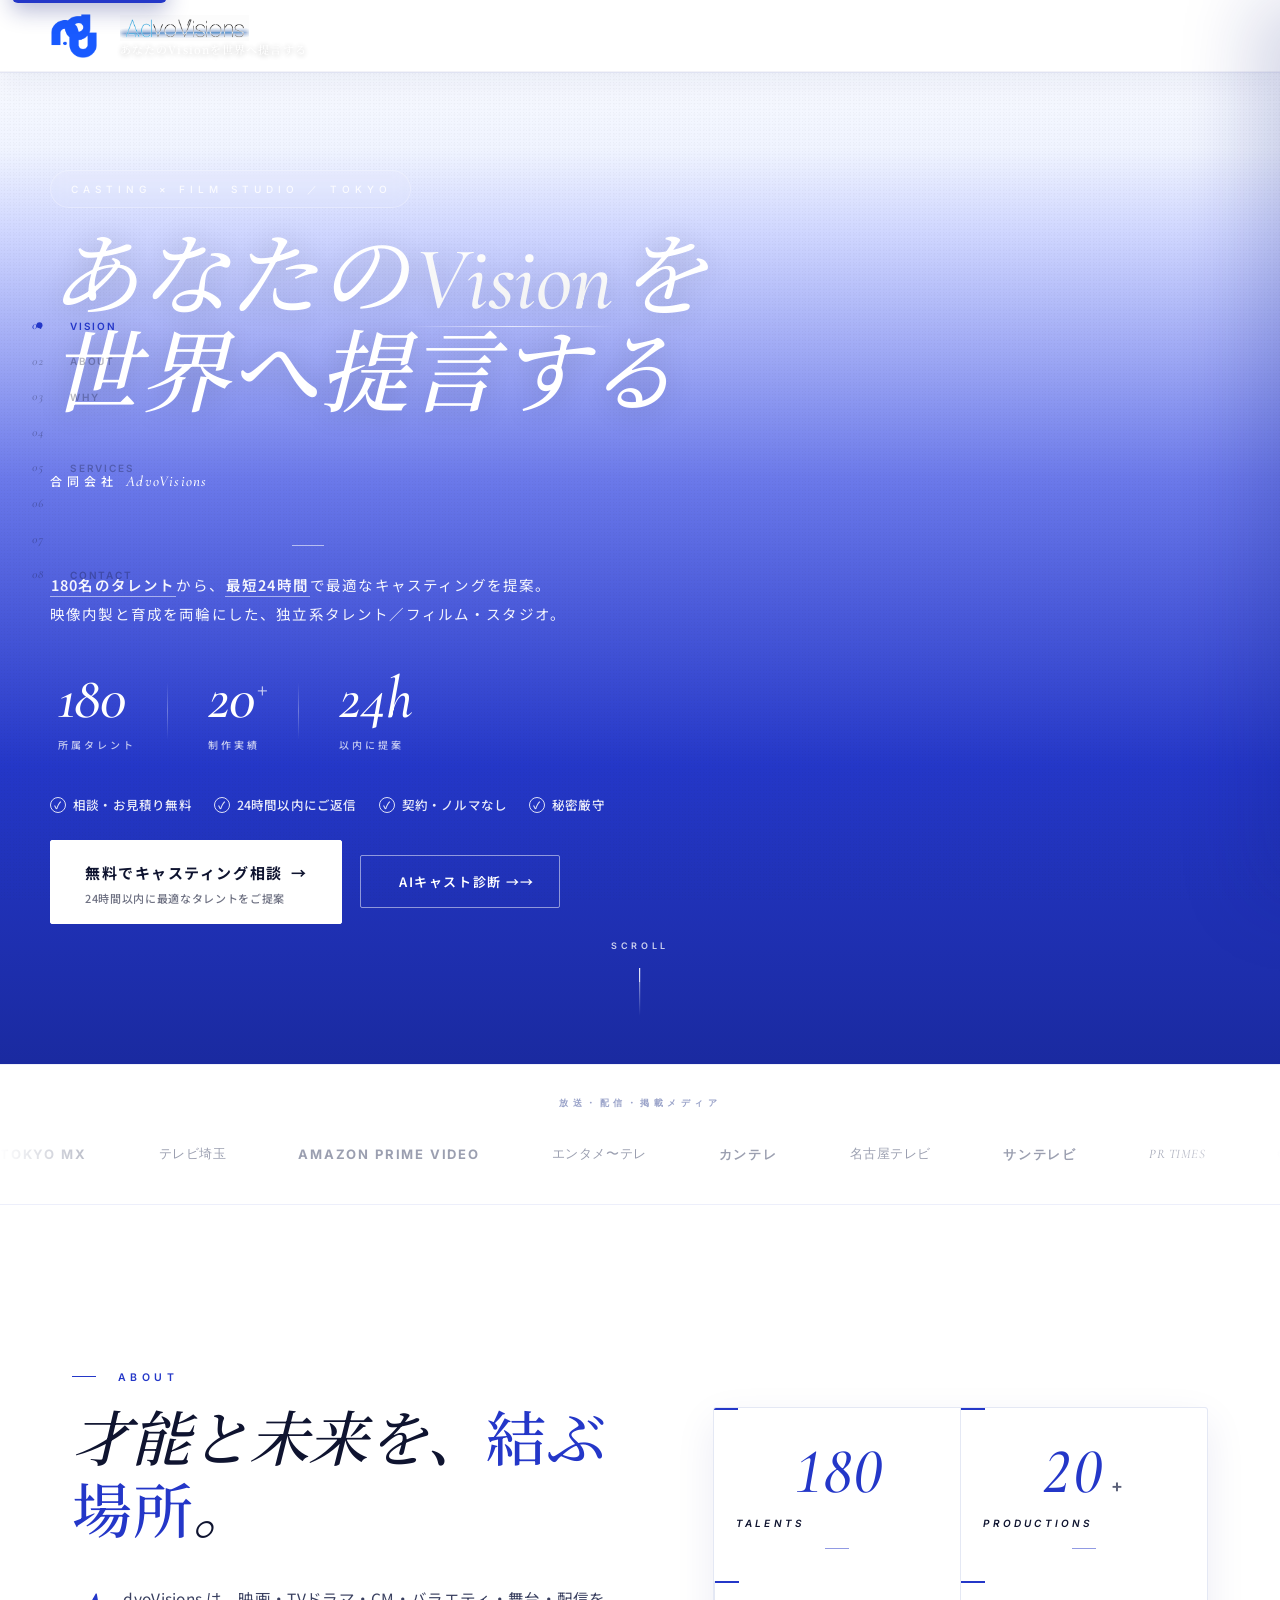
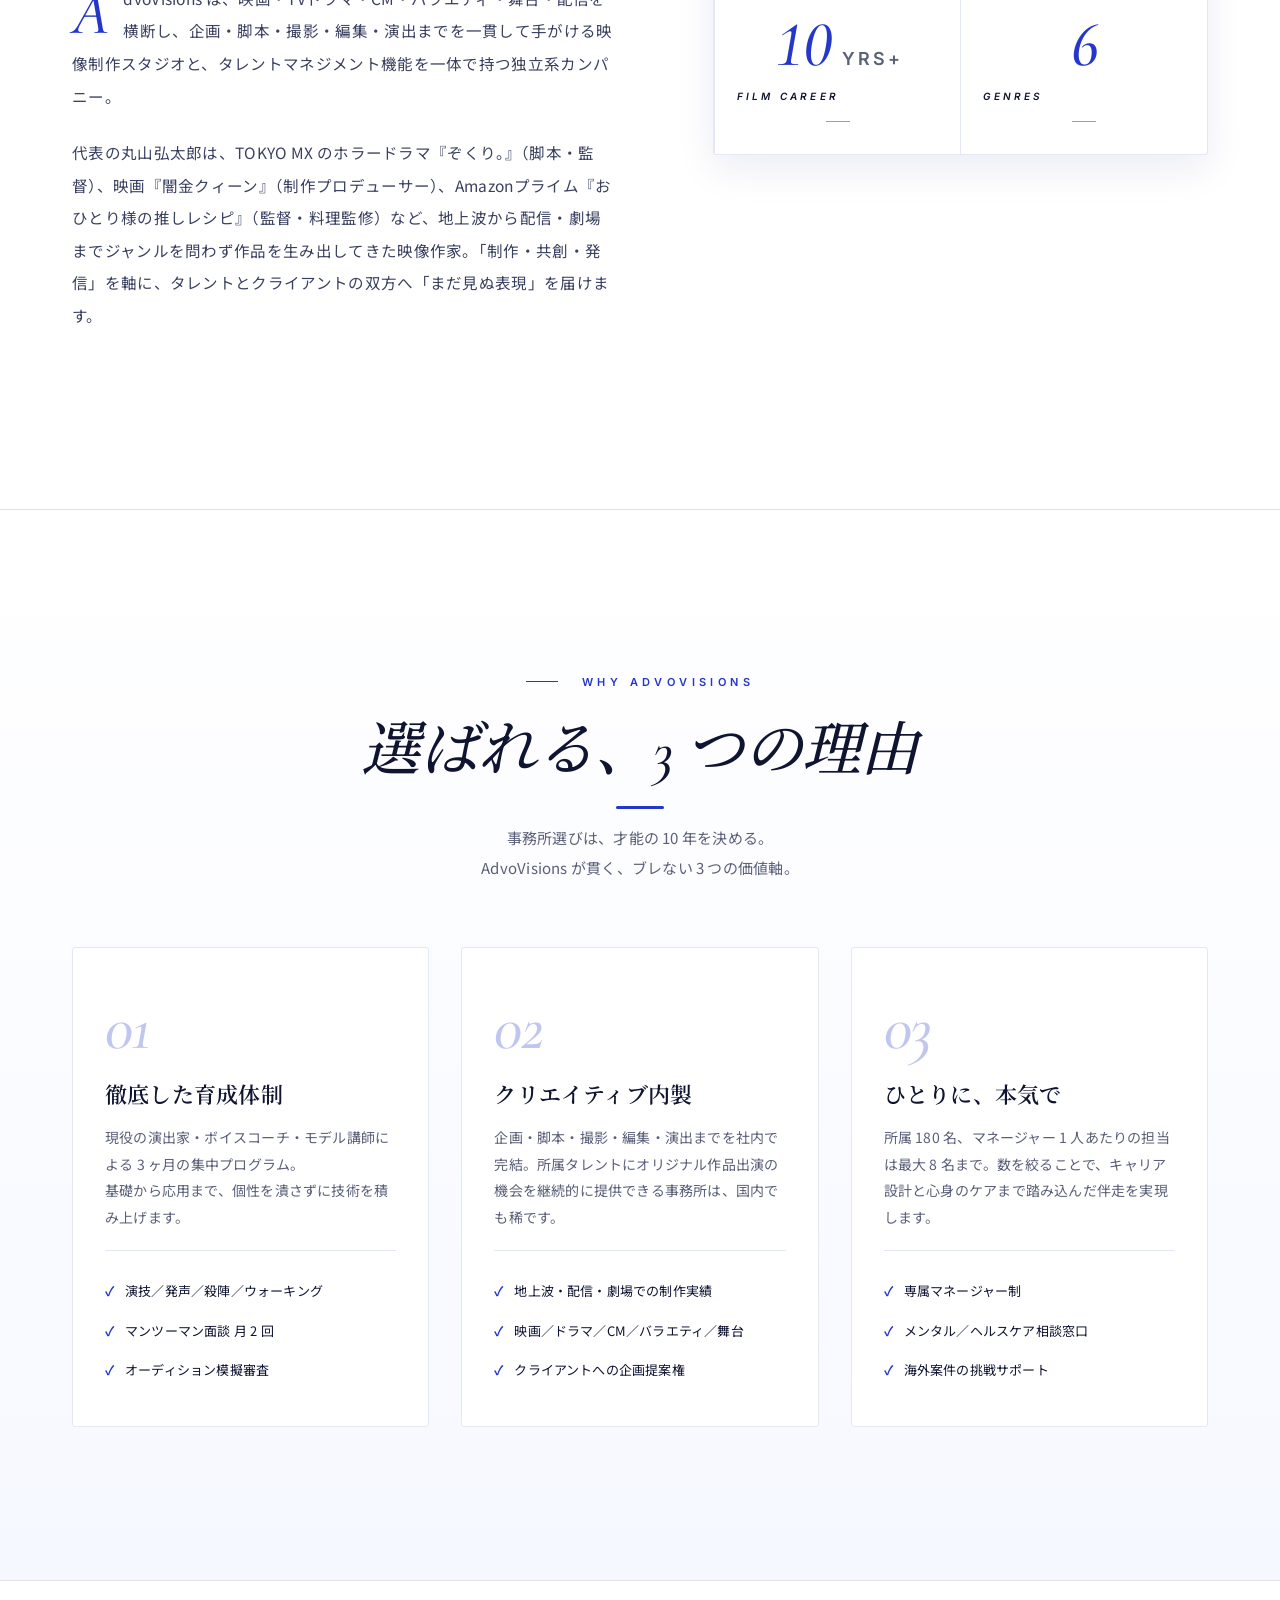
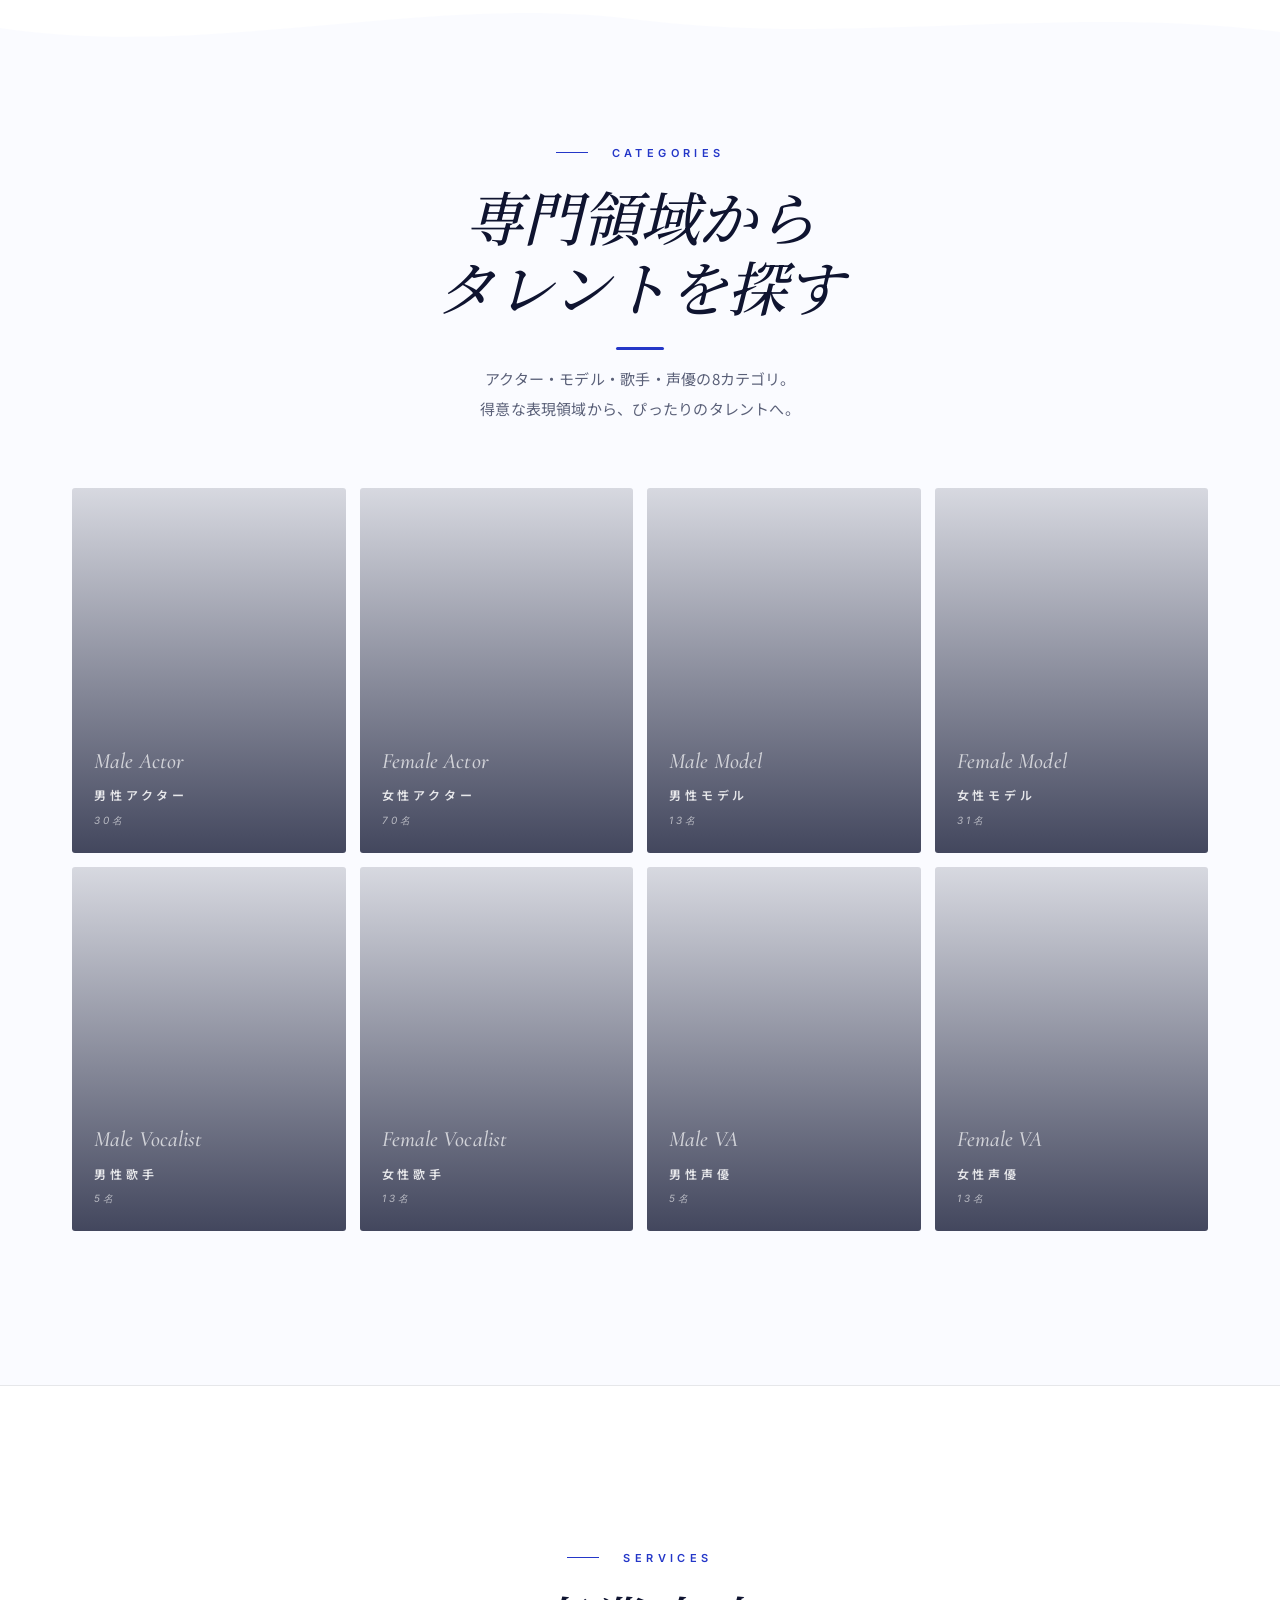
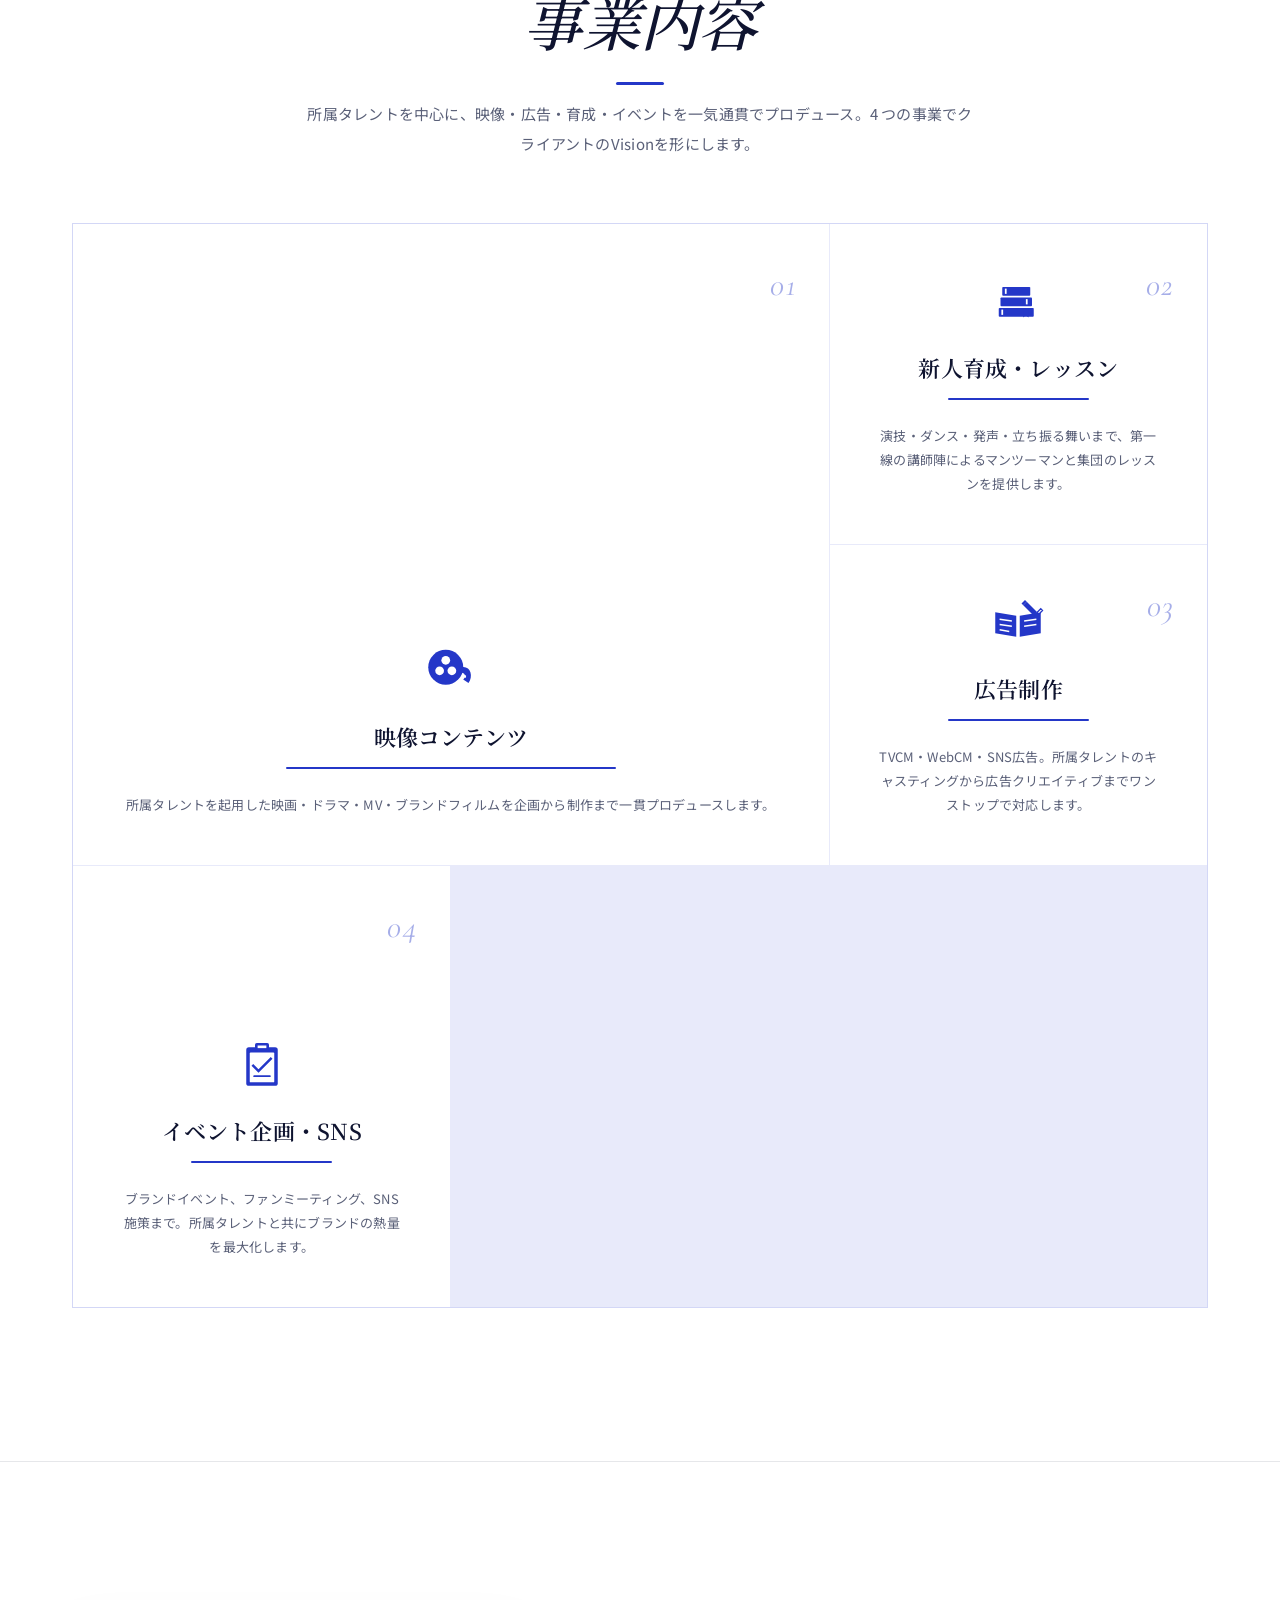
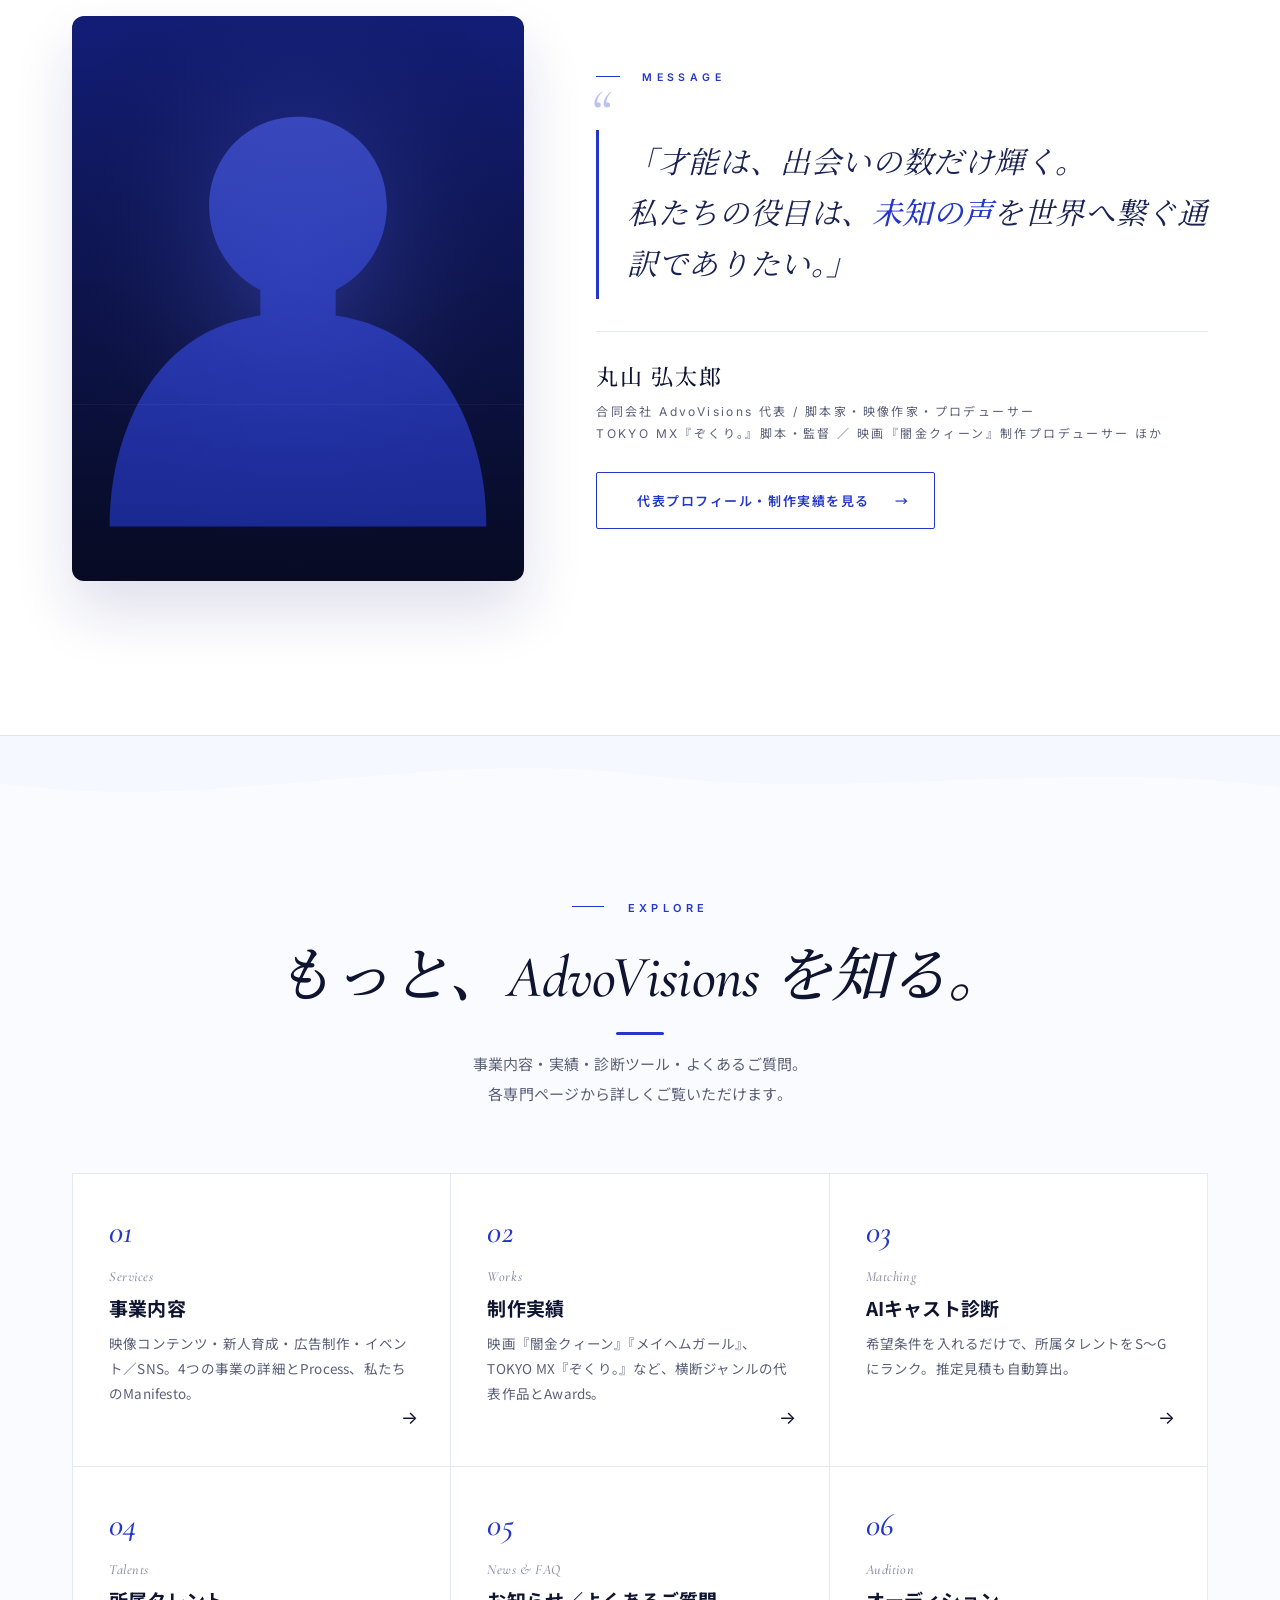
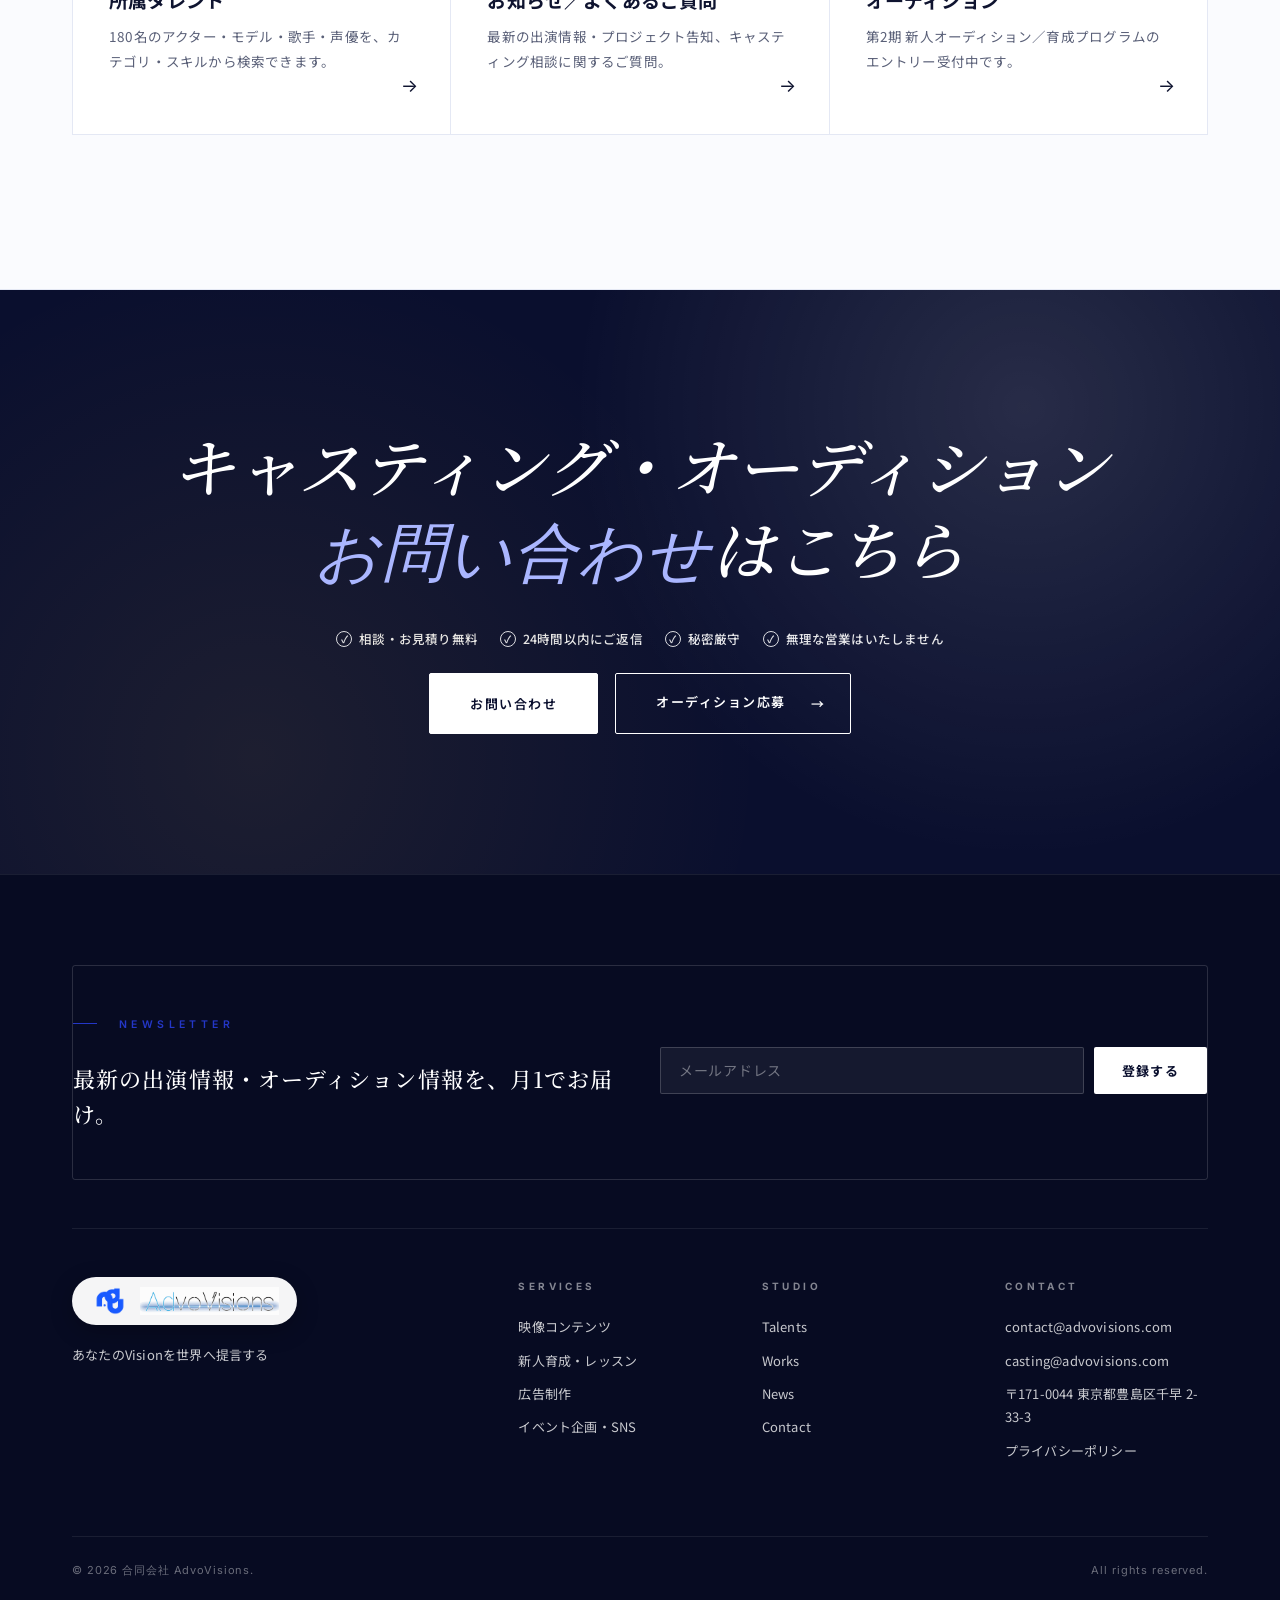
==== commit dadef0f7: "Add 2x2 positioning map to services.html Adopt the BIZ-BUZZ-style competitive positioning diagram to" ====
--- a/index.html
+++ b/index.html
@@ -1,4 +1,4 @@
-<!doctype html><html lang="ja"><head><meta charset="utf-8"><meta http-equiv="cache-control" content="no-cache, no-store, must-revalidate"><meta http-equiv="pragma" content="no-cache"><meta http-equiv="expires" content="0"><meta name="viewport" content="width=device-width, initial-scale=1"><title>合同会社 AdvoVisions — あなたのVisionを世界へ提言する</title><meta name="description" content="合同会社AdvoVisionsは、映画・ドラマ・CM・バラエティ・舞台・配信を横断する映像制作とタレントマネジメントの会社。企画・脚本・撮影・編集・演出までの一貫体制で「制作・共創・発信」を実現します。"><link rel="icon" type="image/png" href="assets/img/logo-original.png?v=98"><link rel="preconnect" href="https://fonts.googleapis.com"><link rel="preconnect" href="https://fonts.gstatic.com" crossorigin><link href="https://fonts.googleapis.com/css2?family=Cormorant+Garamond:ital,wght@0,400;0,500;0,600;1,400;1,500;1,600&family=Inter:wght@300;400;500;600;700&family=Noto+Sans+JP:wght@300;400;500;600;700&family=Noto+Serif+JP:wght@400;500;600;700&display=swap" rel="stylesheet"><link rel="stylesheet" href="assets/css/style.css?v=98"><link rel="apple-touch-icon" href="assets/img/logo-original.png?v=98"><link rel="preload" as="style" href="assets/css/style.css?v=98"><link rel="canonical" href="https://shomayamamoto-ai.github.io/advovisions/"><meta property="og:type" content="website"><meta property="og:site_name" content="合同会社 AdvoVisions"><meta property="og:locale" content="ja_JP"><meta property="og:title" content="合同会社 AdvoVisions — あなたのVisionを世界へ提言する"><meta property="og:description" content="合同会社AdvoVisionsは、映画・ドラマ・CM・バラエティ・舞台・配信を横断する映像制作とタレントマネジメントの会社。企画・脚本・撮影・編集・演出までの一貫体制で「制作・共創・発信」を実現します。"><meta property="og:url" content="https://shomayamamoto-ai.github.io/advovisions/"><meta property="og:image" content="https://shomayamamoto-ai.github.io/advovisions/assets/img/og-default.jpg?v=98"><meta property="og:image:width" content="1200"><meta property="og:image:height" content="630"><meta name="twitter:card" content="summary_large_image"><meta name="twitter:title" content="合同会社 AdvoVisions — あなたのVisionを世界へ提言する"><meta name="twitter:description" content="合同会社AdvoVisionsは、映画・ドラマ・CM・バラエティ・舞台・配信を横断する映像制作とタレントマネジメントの会社。企画・脚本・撮影・編集・演出までの一貫体制で「制作・共創・発信」を実現します。"><meta name="twitter:image" content="https://shomayamamoto-ai.github.io/advovisions/assets/img/og-default.jpg?v=98"><meta name="theme-color" content="#2437c8">
+<!doctype html><html lang="ja"><head><meta charset="utf-8"><meta http-equiv="cache-control" content="no-cache, no-store, must-revalidate"><meta http-equiv="pragma" content="no-cache"><meta http-equiv="expires" content="0"><meta name="viewport" content="width=device-width, initial-scale=1"><title>合同会社 AdvoVisions — あなたのVisionを世界へ提言する</title><meta name="description" content="合同会社AdvoVisionsは、映画・ドラマ・CM・バラエティ・舞台・配信を横断する映像制作とタレントマネジメントの会社。企画・脚本・撮影・編集・演出までの一貫体制で「制作・共創・発信」を実現します。"><link rel="icon" type="image/png" href="assets/img/logo-original.png?v=99"><link rel="preconnect" href="https://fonts.googleapis.com"><link rel="preconnect" href="https://fonts.gstatic.com" crossorigin><link href="https://fonts.googleapis.com/css2?family=Cormorant+Garamond:ital,wght@0,400;0,500;0,600;1,400;1,500;1,600&family=Inter:wght@300;400;500;600;700&family=Noto+Sans+JP:wght@300;400;500;600;700&family=Noto+Serif+JP:wght@400;500;600;700&display=swap" rel="stylesheet"><link rel="stylesheet" href="assets/css/style.css?v=99"><link rel="apple-touch-icon" href="assets/img/logo-original.png?v=99"><link rel="preload" as="style" href="assets/css/style.css?v=99"><link rel="canonical" href="https://shomayamamoto-ai.github.io/advovisions/"><meta property="og:type" content="website"><meta property="og:site_name" content="合同会社 AdvoVisions"><meta property="og:locale" content="ja_JP"><meta property="og:title" content="合同会社 AdvoVisions — あなたのVisionを世界へ提言する"><meta property="og:description" content="合同会社AdvoVisionsは、映画・ドラマ・CM・バラエティ・舞台・配信を横断する映像制作とタレントマネジメントの会社。企画・脚本・撮影・編集・演出までの一貫体制で「制作・共創・発信」を実現します。"><meta property="og:url" content="https://shomayamamoto-ai.github.io/advovisions/"><meta property="og:image" content="https://shomayamamoto-ai.github.io/advovisions/assets/img/og-default.jpg?v=99"><meta property="og:image:width" content="1200"><meta property="og:image:height" content="630"><meta name="twitter:card" content="summary_large_image"><meta name="twitter:title" content="合同会社 AdvoVisions — あなたのVisionを世界へ提言する"><meta name="twitter:description" content="合同会社AdvoVisionsは、映画・ドラマ・CM・バラエティ・舞台・配信を横断する映像制作とタレントマネジメントの会社。企画・脚本・撮影・編集・演出までの一貫体制で「制作・共創・発信」を実現します。"><meta name="twitter:image" content="https://shomayamamoto-ai.github.io/advovisions/assets/img/og-default.jpg?v=99"><meta name="theme-color" content="#2437c8">
 <script type="application/ld+json">
   {
     "@context": "https://schema.org",
@@ -36,11 +36,11 @@
   </script>
 </head><body><div class="opener" id="opener" aria-hidden="true"><div class="o-grain" aria-hidden="true"></div><div class="o-vignette" aria-hidden="true"></div><div class="o-bar o-bar-top" aria-hidden="true"></div><div class="o-bar o-bar-bot" aria-hidden="true"></div><div class="o-scan" aria-hidden="true"></div><div class="opener-act act-1"><div class="o-stage"><div class="o-mark-row"><span class="o-mark-line left" aria-hidden="true"></span><span class="o-mark-tag" aria-hidden="true">EST. 2024</span></div><div class="o-mark-wrap"><span class="o-mark"><span class="o-mark-inner">AdvoVisions</span></span></div><div class="o-mark-sub"><span>TALENT</span><span class="o-dot" aria-hidden="true"></span><span>FILM STUDIO</span><span class="o-dot" aria-hidden="true"></span><span>TOKYO</span></div></div></div><div class="opener-act act-2"><div class="o-frame"><span class="o-corner tl" aria-hidden="true"></span><span class="o-corner tr" aria-hidden="true"></span><span class="o-corner bl" aria-hidden="true"></span><span class="o-corner br" aria-hidden="true"></span><div class="o-top"><span class="o-eyebrow">— ADVOVISIONS</span><span class="o-loc">TOKYO / TALENT × FILM</span></div><div class="o-mid"><span class="o-rule"><span class="o-rule-fill" id="o-rule"></span></span><h1 class="o-title"><span class="o-line"><span class="o-line-inner">あらゆる人々に、</span></span><span class="o-line"><em><span class="o-line-inner">表現を。</span></em></span></h1><p class="o-sub">新しい才能を生み出す。出口のあるレッスン。</p></div><div class="o-bot"><span class="o-state">NOW LOADING</span><span class="o-pct" id="o-pct">000</span></div></div></div><div class="o-shutter o-shutter-t" aria-hidden="true"></div><div class="o-shutter o-shutter-b" aria-hidden="true"></div></div><script>(function(){var o=document.getElementById("opener");if(!o)return;try{if(sessionStorage.getItem("av_opener_shown")==="1"){o.style.display="none";return;}sessionStorage.setItem("av_opener_shown","1");}catch(e){}var pct=document.getElementById("o-pct"),rf=document.getElementById("o-rule");setTimeout(function(){o.classList.add("a2")},1500);setTimeout(function(){var t0=performance.now(),dur=1800;function tick(now){var t=Math.min(1,(now-t0)/dur),e=t<.5?2*t*t:1-Math.pow(-2*t+2,2)/2,n=Math.floor(e*100);if(pct)pct.textContent=("00"+n).slice(-3);if(rf)rf.style.setProperty("transform","scaleX("+(e)+")","important");if(t<1)requestAnimationFrame(tick);else setTimeout(close,600);}requestAnimationFrame(tick);},2000);function close(){o.classList.add("done");setTimeout(function(){o.style.display="none";},1100);}o.addEventListener("click",close);})();</script><a href="#main-content" class="skip-link">Skip to content</a>
 
-<div class="scroll-progress" aria-hidden="true"></div><header class="site-header on-hero"><a href="index.html" class="logo"><span class="logo-wrap logo-wrap-header"><img class="logo-icon" src="assets/img/logo-original.png?v=98" alt=""><span class="logo-text-col"><img class="logo-text" src="assets/img/logo.png?v=98" alt="AdvoVisions"><span class="logo-tagline" aria-hidden="true">あなたのVisionを世界へ提言する</span></span></span></a><nav class="nav" aria-label="Primary"><ul><li><a href="index.html" class="active" aria-current="page">Home</a></li><li><a href="services.html">Services</a></li><li><a href="members.html">Talents</a></li><li><a href="match.html" data-nav="match">Matching</a></li><li><a href="works.html">Works</a></li><li><a href="news.html">News</a></li><li><a href="index.html#contact">Contact</a></li></ul></nav><button class="nav-toggle" aria-label="Menu"><span></span><span></span><span></span></button></header><section id="main-content" class="hero"><video class="hero-video" autoplay muted loop playsinline preload="auto" disablepictureinpicture disableremoteplayback controlslist="nodownload nofullscreen noremoteplayback noplaybackrate" aria-hidden="true"><source src="https://videos.pexels.com/video-files/3141210/3141210-uhd_2560_1440_25fps.mp4" type="video/mp4"></video><div class="hero-content"><span class="hero-eyebrow">CASTING × FILM STUDIO ／ TOKYO</span><h1 class="hero-title">あなたの<span class="en">Vision</span>を世界へ提言する</h1><div class="hero-company">合同会社 <span class="en">AdvoVisions</span></div><p class="hero-sub"><strong>180名のタレント</strong>から、<strong>最短24時間</strong>で最適なキャスティングを提案。<br>映像内製と育成を両輪にした、独立系タレント／フィルム・スタジオ。</p><ul class="hero-proof" aria-label="Key facts"><li><strong>180</strong><span>所属タレント</span></li><li><strong>20<sup>+</sup></strong><span>制作実績</span></li><li><strong>24h</strong><span>以内に提案</span></li></ul><ul class="cta-trust cta-trust-light" aria-label="安心ポイント"><li><span class="trust-check" aria-hidden="true">✓</span>相談・お見積り無料</li><li><span class="trust-check" aria-hidden="true">✓</span>24時間以内にご返信</li><li><span class="trust-check" aria-hidden="true">✓</span>契約・ノルマなし</li><li><span class="trust-check" aria-hidden="true">✓</span>秘密厳守</li></ul><div class="hero-ctas"><a href="#contact" class="btn-primary hero-cta-btn hero-cta-main"><span class="hero-cta-label">無料でキャスティング相談 <span class="hero-cta-arrow">→</span></span><span class="hero-cta-note">24時間以内に最適なタレントをご提案</span></a><a href="#match" class="btn-outline hero-cta-btn hero-cta-outline">AIキャスト診断 →</a></div></div><div class="hero-wave" aria-hidden="true"><svg viewBox="0 0 1440 120" preserveAspectRatio="none" xmlns="http://www.w3.org/2000/svg"><path d="M0,60 C240,110 480,10 720,50 C960,90 1200,30 1440,70 L1440,120 L0,120 Z" fill="#ffffff"/></svg></div><a href="#about" class="hero-cue" aria-label="Scroll to next section"><span class="hc-label">SCROLL</span><span class="hc-line"></span></a></section><section class="press-strip" aria-label="Featured media"><div class="press-strip-label">放送・配信・掲載メディア</div><div class="press-marquee"><div class="press-track"><span class="press-item s-sans">TOKYO MX</span><span class="press-item">テレビ埼玉</span><span class="press-item s-sans">Amazon Prime Video</span><span class="press-item">エンタメ〜テレ</span><span class="press-item s-sans">カンテレ</span><span class="press-item">名古屋テレビ</span><span class="press-item s-sans">サンテレビ</span><span class="press-item s-italic">PR TIMES</span><span class="press-item s-sans">ORICON NEWS</span><span class="press-item">TikTok Shop</span><span class="press-item s-sans">六本木経済新聞</span><span class="press-item s-italic">COMMERCE PICK</span><span class="press-item s-sans" aria-hidden="true">TOKYO MX</span><span class="press-item" aria-hidden="true">テレビ埼玉</span><span class="press-item s-sans" aria-hidden="true">Amazon Prime Video</span><span class="press-item" aria-hidden="true">エンタメ〜テレ</span><span class="press-item s-sans" aria-hidden="true">カンテレ</span><span class="press-item" aria-hidden="true">名古屋テレビ</span><span class="press-item s-sans" aria-hidden="true">サンテレビ</span><span class="press-item s-italic" aria-hidden="true">PR TIMES</span><span class="press-item s-sans" aria-hidden="true">ORICON NEWS</span><span class="press-item" aria-hidden="true">TikTok Shop</span><span class="press-item s-sans" aria-hidden="true">六本木経済新聞</span><span class="press-item s-italic" aria-hidden="true">COMMERCE PICK</span></div></div></section><section id="about" class="block"><div class="container"><div class="about-grid"><div class="about-copy reveal"><div class="eyebrow">ABOUT</div><h2>才能と未来を、<em class="serif-italic">結ぶ場所</em>。</h2><p>AdvoVisions は、映画・TVドラマ・CM・バラエティ・舞台・配信を横断し、企画・脚本・撮影・編集・演出までを一貫して手がける映像制作スタジオと、タレントマネジメント機能を一体で持つ独立系カンパニー。</p><p>代表の丸山弘太郎は、TOKYO MX のホラードラマ『ぞくり。』（脚本・監督）、映画『闇金クィーン』（制作プロデューサー）、Amazonプライム『おひとり様の推しレシピ』（監督・料理監修）など、地上波から配信・劇場までジャンルを問わず作品を生み出してきた映像作家。「制作・共創・発信」を軸に、タレントとクライアントの双方へ「まだ見ぬ表現」を届けます。</p></div><div class="stats stagger"><div class="stat"><div class="num"><span data-count="180">180</span></div><div class="label">TALENTS</div></div><div class="stat"><div class="num"><span data-count="20">20</span><sup>+</sup></div><div class="label">PRODUCTIONS</div></div><div class="stat"><div class="num"><span data-count="10">10</span><sup>YRS+</sup></div><div class="label">FILM CAREER</div></div><div class="stat"><div class="num"><span data-count="6">6</span></div><div class="label">GENRES</div></div></div></div></div></section><section id="philosophy" class="block philosophy" aria-label="Why AdvoVisions"><div class="container"><div class="block-head reveal"><div class="eyebrow">WHY ADVOVISIONS</div><h2 class="block-title">選ばれる、3 つの理由</h2><p class="block-desc">事務所選びは、才能の 10 年を決める。<br>AdvoVisions が貫く、ブレない 3 つの価値軸。</p></div><div class="philo-grid stagger"><article class="philo-card reveal"><div class="philo-num">01</div><h3 class="philo-title">徹底した育成体制</h3><p>現役の演出家・ボイスコーチ・モデル講師による 3 ヶ月の集中プログラム。<br>基礎から応用まで、個性を潰さずに技術を積み上げます。</p><ul class="philo-points"><li>演技／発声／殺陣／ウォーキング</li><li>マンツーマン面談 月 2 回</li><li>オーディション模擬審査</li></ul></article><article class="philo-card reveal"><div class="philo-num">02</div><h3 class="philo-title">クリエイティブ内製</h3><p>企画・脚本・撮影・編集・演出までを社内で完結。所属タレントにオリジナル作品出演の機会を継続的に提供できる事務所は、国内でも稀です。</p><ul class="philo-points"><li>地上波・配信・劇場での制作実績</li><li>映画／ドラマ／CM／バラエティ／舞台</li><li>クライアントへの企画提案権</li></ul></article><article class="philo-card reveal"><div class="philo-num">03</div><h3 class="philo-title">ひとりに、本気で</h3><p>所属 180 名、マネージャー 1 人あたりの担当は最大 8 名まで。数を絞ることで、キャリア設計と心身のケアまで踏み込んだ伴走を実現します。</p><ul class="philo-points"><li>専属マネージャー制</li><li>メンタル／ヘルスケア相談窓口</li><li>海外案件の挑戦サポート</li></ul></article></div></div></section><section id="specialties" class="block specialties-section"><div class="container"><div class="block-head reveal"><div class="eyebrow">CATEGORIES</div><h2 class="block-title">専門領域から<br>タレントを探す</h2><p class="block-desc">アクター・モデル・歌手・声優の8カテゴリ。<br>得意な表現領域から、ぴったりのタレントへ。</p></div><div class="specialty-grid reveal"><a href="members.html?cat=男性アクター" class="specialty-tile" style="--bg:url(assets/img/silhouette.svg?v=98&c=ma)"><div class="specialty-tile-inner"><div class="specialty-en">Male Actor</div><div class="specialty-jp">男性アクター</div><div class="specialty-count">30名</div></div></a><a href="members.html?cat=女性アクター" class="specialty-tile" style="--bg:url(assets/img/silhouette.svg?v=98&c=fa)"><div class="specialty-tile-inner"><div class="specialty-en">Female Actor</div><div class="specialty-jp">女性アクター</div><div class="specialty-count">70名</div></div></a><a href="members.html?cat=男性モデル" class="specialty-tile" style="--bg:url(assets/img/silhouette.svg?v=98&c=mm)"><div class="specialty-tile-inner"><div class="specialty-en">Male Model</div><div class="specialty-jp">男性モデル</div><div class="specialty-count">13名</div></div></a><a href="members.html?cat=女性モデル" class="specialty-tile" style="--bg:url(assets/img/silhouette.svg?v=98&c=fm)"><div class="specialty-tile-inner"><div class="specialty-en">Female Model</div><div class="specialty-jp">女性モデル</div><div class="specialty-count">31名</div></div></a><a href="members.html?cat=男性歌手" class="specialty-tile" style="--bg:url(assets/img/silhouette.svg?v=98&c=ms)"><div class="specialty-tile-inner"><div class="specialty-en">Male Vocalist</div><div class="specialty-jp">男性歌手</div><div class="specialty-count">5名</div></div></a><a href="members.html?cat=女性歌手" class="specialty-tile" style="--bg:url(assets/img/silhouette.svg?v=98&c=fs)"><div class="specialty-tile-inner"><div class="specialty-en">Female Vocalist</div><div class="specialty-jp">女性歌手</div><div class="specialty-count">13名</div></div></a><a href="members.html?cat=男性声優" class="specialty-tile" style="--bg:url(assets/img/silhouette.svg?v=98&c=mv)"><div class="specialty-tile-inner"><div class="specialty-en">Male VA</div><div class="specialty-jp">男性声優</div><div class="specialty-count">5名</div></div></a><a href="members.html?cat=女性声優" class="specialty-tile" style="--bg:url(assets/img/silhouette.svg?v=98&c=fv)"><div class="specialty-tile-inner"><div class="specialty-en">Female VA</div><div class="specialty-jp">女性声優</div><div class="specialty-count">13名</div></div></a></div></div></section><section id="services" class="block"><div class="container"><div class="block-head reveal"><div class="eyebrow">SERVICES</div><h2 class="block-title">事業内容</h2><p class="block-desc">所属タレントを中心に、映像・広告・育成・イベントを一気通貫でプロデュース。4 つの事業でクライアントのVisionを形にします。</p></div><div class="services-grid stagger"><div class="service-tile"><div class="service-icon" aria-hidden="true"><svg viewBox="0 0 64 64" xmlns="http://www.w3.org/2000/svg"><g fill="currentColor"><circle cx="26" cy="30" r="20"/><circle cx="26" cy="22" r="5" fill="#ffffff"/><circle cx="19" cy="34" r="5" fill="#ffffff"/><circle cx="33" cy="34" r="5" fill="#ffffff"/><circle cx="26" cy="30" r="2.2"/><path d="M44 30 C54 28, 58 40, 52 48 L46 44 C50 40, 48 36, 42 36 Z"/><rect x="47" y="39" width="2.2" height="3" rx="0.5" fill="#ffffff"/></g></svg></div><div class="service-label">映像コンテンツ</div><p>所属タレントを起用した映画・ドラマ・MV・ブランドフィルムを企画から制作まで一貫プロデュースします。</p></div><div class="service-tile"><div class="service-icon" aria-hidden="true"><svg viewBox="0 0 64 64" xmlns="http://www.w3.org/2000/svg"><g fill="currentColor"><rect x="14" y="17" width="32" height="10" rx="1"/><rect x="17" y="19" width="2" height="6" fill="#ffffff"/><rect x="12" y="29" width="36" height="10" rx="1"/><rect x="41" y="31" width="2" height="6" fill="#ffffff"/><rect x="10" y="41" width="40" height="10" rx="1"/><rect x="13" y="43" width="2" height="6" fill="#ffffff"/><path d="M38 41 L38 52 L41 49 L44 52 L44 41 Z"/></g></svg></div><div class="service-label">新人育成・レッスン</div><p>演技・ダンス・発声・立ち振る舞いまで、第一線の講師陣によるマンツーマンと集団のレッスンを提供します。</p></div><div class="service-tile"><div class="service-icon" aria-hidden="true"><svg viewBox="0 0 64 64" xmlns="http://www.w3.org/2000/svg"><g fill="currentColor"><path d="M6 22 L30 26 L30 50 L6 46 Z"/><path d="M58 22 L34 26 L34 50 L58 46 Z"/><line x1="11" y1="30" x2="25" y2="32" stroke="#ffffff" stroke-width="1.5"/><line x1="11" y1="36" x2="25" y2="38" stroke="#ffffff" stroke-width="1.5"/><line x1="11" y1="42" x2="22" y2="44" stroke="#ffffff" stroke-width="1.5"/><line x1="39" y1="32" x2="53" y2="30" stroke="#ffffff" stroke-width="1.5"/><line x1="39" y1="38" x2="53" y2="36" stroke="#ffffff" stroke-width="1.5"/><path d="M42 10 L54 22 L50 26 L38 14 Z"/><path d="M36 12 L38 14 L42 10 L40 8 Z"/><path d="M54 22 L58 18 L60 20 L56 24 Z" fill="#ffffff" stroke="currentColor" stroke-width="1.5"/></g></svg></div><div class="service-label">広告制作</div><p>TVCM・WebCM・SNS広告。所属タレントのキャスティングから広告クリエイティブまでワンストップで対応します。</p></div><div class="service-tile"><div class="service-icon" aria-hidden="true"><svg viewBox="0 0 64 64" xmlns="http://www.w3.org/2000/svg"><g fill="currentColor"><rect x="14" y="14" width="36" height="44" rx="3"/><rect x="18" y="20" width="28" height="34" rx="1" fill="#ffffff"/><rect x="24" y="9" width="16" height="10" rx="2"/><rect x="27" y="12" width="10" height="3" fill="#ffffff"/><path d="M22 33 L28 39 L42 25 L44 27 L28 43 L20 35 Z"/><rect x="22" y="46" width="20" height="2" rx="1"/></g></svg></div><div class="service-label">イベント企画・SNS</div><p>ブランドイベント、ファンミーティング、SNS施策まで。所属タレントと共にブランドの熱量を最大化します。</p></div></div></div></section><section id="ceo-quote" class="block ceo-section"><div class="container"><div class="ceo-grid"><div class="ceo-portrait reveal"><img src="assets/img/silhouette.svg?v=98&r=ceo" alt="代表 丸山弘太郎" loading="lazy"></div><div class="ceo-copy reveal"><div class="eyebrow">MESSAGE</div><blockquote class="ceo-quote">
+<div class="scroll-progress" aria-hidden="true"></div><header class="site-header on-hero"><a href="index.html" class="logo"><span class="logo-wrap logo-wrap-header"><img class="logo-icon" src="assets/img/logo-original.png?v=99" alt=""><span class="logo-text-col"><img class="logo-text" src="assets/img/logo.png?v=99" alt="AdvoVisions"><span class="logo-tagline" aria-hidden="true">あなたのVisionを世界へ提言する</span></span></span></a><nav class="nav" aria-label="Primary"><ul><li><a href="index.html" class="active" aria-current="page">Home</a></li><li><a href="services.html">Services</a></li><li><a href="members.html">Talents</a></li><li><a href="match.html" data-nav="match">Matching</a></li><li><a href="works.html">Works</a></li><li><a href="news.html">News</a></li><li><a href="index.html#contact">Contact</a></li></ul></nav><button class="nav-toggle" aria-label="Menu"><span></span><span></span><span></span></button></header><section id="main-content" class="hero"><video class="hero-video" autoplay muted loop playsinline preload="auto" disablepictureinpicture disableremoteplayback controlslist="nodownload nofullscreen noremoteplayback noplaybackrate" aria-hidden="true"><source src="https://videos.pexels.com/video-files/3141210/3141210-uhd_2560_1440_25fps.mp4" type="video/mp4"></video><div class="hero-content"><span class="hero-eyebrow">CASTING × FILM STUDIO ／ TOKYO</span><h1 class="hero-title">あなたの<span class="en">Vision</span>を世界へ提言する</h1><div class="hero-company">合同会社 <span class="en">AdvoVisions</span></div><p class="hero-sub"><strong>180名のタレント</strong>から、<strong>最短24時間</strong>で最適なキャスティングを提案。<br>映像内製と育成を両輪にした、独立系タレント／フィルム・スタジオ。</p><ul class="hero-proof" aria-label="Key facts"><li><strong>180</strong><span>所属タレント</span></li><li><strong>20<sup>+</sup></strong><span>制作実績</span></li><li><strong>24h</strong><span>以内に提案</span></li></ul><ul class="cta-trust cta-trust-light" aria-label="安心ポイント"><li><span class="trust-check" aria-hidden="true">✓</span>相談・お見積り無料</li><li><span class="trust-check" aria-hidden="true">✓</span>24時間以内にご返信</li><li><span class="trust-check" aria-hidden="true">✓</span>契約・ノルマなし</li><li><span class="trust-check" aria-hidden="true">✓</span>秘密厳守</li></ul><div class="hero-ctas"><a href="#contact" class="btn-primary hero-cta-btn hero-cta-main"><span class="hero-cta-label">無料でキャスティング相談 <span class="hero-cta-arrow">→</span></span><span class="hero-cta-note">24時間以内に最適なタレントをご提案</span></a><a href="#match" class="btn-outline hero-cta-btn hero-cta-outline">AIキャスト診断 →</a></div></div><div class="hero-wave" aria-hidden="true"><svg viewBox="0 0 1440 120" preserveAspectRatio="none" xmlns="http://www.w3.org/2000/svg"><path d="M0,60 C240,110 480,10 720,50 C960,90 1200,30 1440,70 L1440,120 L0,120 Z" fill="#ffffff"/></svg></div><a href="#about" class="hero-cue" aria-label="Scroll to next section"><span class="hc-label">SCROLL</span><span class="hc-line"></span></a></section><section class="press-strip" aria-label="Featured media"><div class="press-strip-label">放送・配信・掲載メディア</div><div class="press-marquee"><div class="press-track"><span class="press-item s-sans">TOKYO MX</span><span class="press-item">テレビ埼玉</span><span class="press-item s-sans">Amazon Prime Video</span><span class="press-item">エンタメ〜テレ</span><span class="press-item s-sans">カンテレ</span><span class="press-item">名古屋テレビ</span><span class="press-item s-sans">サンテレビ</span><span class="press-item s-italic">PR TIMES</span><span class="press-item s-sans">ORICON NEWS</span><span class="press-item">TikTok Shop</span><span class="press-item s-sans">六本木経済新聞</span><span class="press-item s-italic">COMMERCE PICK</span><span class="press-item s-sans" aria-hidden="true">TOKYO MX</span><span class="press-item" aria-hidden="true">テレビ埼玉</span><span class="press-item s-sans" aria-hidden="true">Amazon Prime Video</span><span class="press-item" aria-hidden="true">エンタメ〜テレ</span><span class="press-item s-sans" aria-hidden="true">カンテレ</span><span class="press-item" aria-hidden="true">名古屋テレビ</span><span class="press-item s-sans" aria-hidden="true">サンテレビ</span><span class="press-item s-italic" aria-hidden="true">PR TIMES</span><span class="press-item s-sans" aria-hidden="true">ORICON NEWS</span><span class="press-item" aria-hidden="true">TikTok Shop</span><span class="press-item s-sans" aria-hidden="true">六本木経済新聞</span><span class="press-item s-italic" aria-hidden="true">COMMERCE PICK</span></div></div></section><section id="about" class="block"><div class="container"><div class="about-grid"><div class="about-copy reveal"><div class="eyebrow">ABOUT</div><h2>才能と未来を、<em class="serif-italic">結ぶ場所</em>。</h2><p>AdvoVisions は、映画・TVドラマ・CM・バラエティ・舞台・配信を横断し、企画・脚本・撮影・編集・演出までを一貫して手がける映像制作スタジオと、タレントマネジメント機能を一体で持つ独立系カンパニー。</p><p>代表の丸山弘太郎は、TOKYO MX のホラードラマ『ぞくり。』（脚本・監督）、映画『闇金クィーン』（制作プロデューサー）、Amazonプライム『おひとり様の推しレシピ』（監督・料理監修）など、地上波から配信・劇場までジャンルを問わず作品を生み出してきた映像作家。「制作・共創・発信」を軸に、タレントとクライアントの双方へ「まだ見ぬ表現」を届けます。</p></div><div class="stats stagger"><div class="stat"><div class="num"><span data-count="180">180</span></div><div class="label">TALENTS</div></div><div class="stat"><div class="num"><span data-count="20">20</span><sup>+</sup></div><div class="label">PRODUCTIONS</div></div><div class="stat"><div class="num"><span data-count="10">10</span><sup>YRS+</sup></div><div class="label">FILM CAREER</div></div><div class="stat"><div class="num"><span data-count="6">6</span></div><div class="label">GENRES</div></div></div></div></div></section><section id="philosophy" class="block philosophy" aria-label="Why AdvoVisions"><div class="container"><div class="block-head reveal"><div class="eyebrow">WHY ADVOVISIONS</div><h2 class="block-title">選ばれる、3 つの理由</h2><p class="block-desc">事務所選びは、才能の 10 年を決める。<br>AdvoVisions が貫く、ブレない 3 つの価値軸。</p></div><div class="philo-grid stagger"><article class="philo-card reveal"><div class="philo-num">01</div><h3 class="philo-title">徹底した育成体制</h3><p>現役の演出家・ボイスコーチ・モデル講師による 3 ヶ月の集中プログラム。<br>基礎から応用まで、個性を潰さずに技術を積み上げます。</p><ul class="philo-points"><li>演技／発声／殺陣／ウォーキング</li><li>マンツーマン面談 月 2 回</li><li>オーディション模擬審査</li></ul></article><article class="philo-card reveal"><div class="philo-num">02</div><h3 class="philo-title">クリエイティブ内製</h3><p>企画・脚本・撮影・編集・演出までを社内で完結。所属タレントにオリジナル作品出演の機会を継続的に提供できる事務所は、国内でも稀です。</p><ul class="philo-points"><li>地上波・配信・劇場での制作実績</li><li>映画／ドラマ／CM／バラエティ／舞台</li><li>クライアントへの企画提案権</li></ul></article><article class="philo-card reveal"><div class="philo-num">03</div><h3 class="philo-title">ひとりに、本気で</h3><p>所属 180 名、マネージャー 1 人あたりの担当は最大 8 名まで。数を絞ることで、キャリア設計と心身のケアまで踏み込んだ伴走を実現します。</p><ul class="philo-points"><li>専属マネージャー制</li><li>メンタル／ヘルスケア相談窓口</li><li>海外案件の挑戦サポート</li></ul></article></div></div></section><section id="specialties" class="block specialties-section"><div class="container"><div class="block-head reveal"><div class="eyebrow">CATEGORIES</div><h2 class="block-title">専門領域から<br>タレントを探す</h2><p class="block-desc">アクター・モデル・歌手・声優の8カテゴリ。<br>得意な表現領域から、ぴったりのタレントへ。</p></div><div class="specialty-grid reveal"><a href="members.html?cat=男性アクター" class="specialty-tile" style="--bg:url(assets/img/silhouette.svg?v=99&c=ma)"><div class="specialty-tile-inner"><div class="specialty-en">Male Actor</div><div class="specialty-jp">男性アクター</div><div class="specialty-count">30名</div></div></a><a href="members.html?cat=女性アクター" class="specialty-tile" style="--bg:url(assets/img/silhouette.svg?v=99&c=fa)"><div class="specialty-tile-inner"><div class="specialty-en">Female Actor</div><div class="specialty-jp">女性アクター</div><div class="specialty-count">70名</div></div></a><a href="members.html?cat=男性モデル" class="specialty-tile" style="--bg:url(assets/img/silhouette.svg?v=99&c=mm)"><div class="specialty-tile-inner"><div class="specialty-en">Male Model</div><div class="specialty-jp">男性モデル</div><div class="specialty-count">13名</div></div></a><a href="members.html?cat=女性モデル" class="specialty-tile" style="--bg:url(assets/img/silhouette.svg?v=99&c=fm)"><div class="specialty-tile-inner"><div class="specialty-en">Female Model</div><div class="specialty-jp">女性モデル</div><div class="specialty-count">31名</div></div></a><a href="members.html?cat=男性歌手" class="specialty-tile" style="--bg:url(assets/img/silhouette.svg?v=99&c=ms)"><div class="specialty-tile-inner"><div class="specialty-en">Male Vocalist</div><div class="specialty-jp">男性歌手</div><div class="specialty-count">5名</div></div></a><a href="members.html?cat=女性歌手" class="specialty-tile" style="--bg:url(assets/img/silhouette.svg?v=99&c=fs)"><div class="specialty-tile-inner"><div class="specialty-en">Female Vocalist</div><div class="specialty-jp">女性歌手</div><div class="specialty-count">13名</div></div></a><a href="members.html?cat=男性声優" class="specialty-tile" style="--bg:url(assets/img/silhouette.svg?v=99&c=mv)"><div class="specialty-tile-inner"><div class="specialty-en">Male VA</div><div class="specialty-jp">男性声優</div><div class="specialty-count">5名</div></div></a><a href="members.html?cat=女性声優" class="specialty-tile" style="--bg:url(assets/img/silhouette.svg?v=99&c=fv)"><div class="specialty-tile-inner"><div class="specialty-en">Female VA</div><div class="specialty-jp">女性声優</div><div class="specialty-count">13名</div></div></a></div></div></section><section id="services" class="block"><div class="container"><div class="block-head reveal"><div class="eyebrow">SERVICES</div><h2 class="block-title">事業内容</h2><p class="block-desc">所属タレントを中心に、映像・広告・育成・イベントを一気通貫でプロデュース。4 つの事業でクライアントのVisionを形にします。</p></div><div class="services-grid stagger"><div class="service-tile"><div class="service-icon" aria-hidden="true"><svg viewBox="0 0 64 64" xmlns="http://www.w3.org/2000/svg"><g fill="currentColor"><circle cx="26" cy="30" r="20"/><circle cx="26" cy="22" r="5" fill="#ffffff"/><circle cx="19" cy="34" r="5" fill="#ffffff"/><circle cx="33" cy="34" r="5" fill="#ffffff"/><circle cx="26" cy="30" r="2.2"/><path d="M44 30 C54 28, 58 40, 52 48 L46 44 C50 40, 48 36, 42 36 Z"/><rect x="47" y="39" width="2.2" height="3" rx="0.5" fill="#ffffff"/></g></svg></div><div class="service-label">映像コンテンツ</div><p>所属タレントを起用した映画・ドラマ・MV・ブランドフィルムを企画から制作まで一貫プロデュースします。</p></div><div class="service-tile"><div class="service-icon" aria-hidden="true"><svg viewBox="0 0 64 64" xmlns="http://www.w3.org/2000/svg"><g fill="currentColor"><rect x="14" y="17" width="32" height="10" rx="1"/><rect x="17" y="19" width="2" height="6" fill="#ffffff"/><rect x="12" y="29" width="36" height="10" rx="1"/><rect x="41" y="31" width="2" height="6" fill="#ffffff"/><rect x="10" y="41" width="40" height="10" rx="1"/><rect x="13" y="43" width="2" height="6" fill="#ffffff"/><path d="M38 41 L38 52 L41 49 L44 52 L44 41 Z"/></g></svg></div><div class="service-label">新人育成・レッスン</div><p>演技・ダンス・発声・立ち振る舞いまで、第一線の講師陣によるマンツーマンと集団のレッスンを提供します。</p></div><div class="service-tile"><div class="service-icon" aria-hidden="true"><svg viewBox="0 0 64 64" xmlns="http://www.w3.org/2000/svg"><g fill="currentColor"><path d="M6 22 L30 26 L30 50 L6 46 Z"/><path d="M58 22 L34 26 L34 50 L58 46 Z"/><line x1="11" y1="30" x2="25" y2="32" stroke="#ffffff" stroke-width="1.5"/><line x1="11" y1="36" x2="25" y2="38" stroke="#ffffff" stroke-width="1.5"/><line x1="11" y1="42" x2="22" y2="44" stroke="#ffffff" stroke-width="1.5"/><line x1="39" y1="32" x2="53" y2="30" stroke="#ffffff" stroke-width="1.5"/><line x1="39" y1="38" x2="53" y2="36" stroke="#ffffff" stroke-width="1.5"/><path d="M42 10 L54 22 L50 26 L38 14 Z"/><path d="M36 12 L38 14 L42 10 L40 8 Z"/><path d="M54 22 L58 18 L60 20 L56 24 Z" fill="#ffffff" stroke="currentColor" stroke-width="1.5"/></g></svg></div><div class="service-label">広告制作</div><p>TVCM・WebCM・SNS広告。所属タレントのキャスティングから広告クリエイティブまでワンストップで対応します。</p></div><div class="service-tile"><div class="service-icon" aria-hidden="true"><svg viewBox="0 0 64 64" xmlns="http://www.w3.org/2000/svg"><g fill="currentColor"><rect x="14" y="14" width="36" height="44" rx="3"/><rect x="18" y="20" width="28" height="34" rx="1" fill="#ffffff"/><rect x="24" y="9" width="16" height="10" rx="2"/><rect x="27" y="12" width="10" height="3" fill="#ffffff"/><path d="M22 33 L28 39 L42 25 L44 27 L28 43 L20 35 Z"/><rect x="22" y="46" width="20" height="2" rx="1"/></g></svg></div><div class="service-label">イベント企画・SNS</div><p>ブランドイベント、ファンミーティング、SNS施策まで。所属タレントと共にブランドの熱量を最大化します。</p></div></div></div></section><section id="ceo-quote" class="block ceo-section"><div class="container"><div class="ceo-grid"><div class="ceo-portrait reveal"><img src="assets/img/silhouette.svg?v=99&r=ceo" alt="代表 丸山弘太郎" loading="lazy"></div><div class="ceo-copy reveal"><div class="eyebrow">MESSAGE</div><blockquote class="ceo-quote">
 「才能は、出会いの数だけ輝く。<br>
 私たちの役目は、<em class="serif-italic">未知の声</em>を世界へ繋ぐ通訳でありたい。」
-</blockquote><div class="ceo-signature"><div class="ceo-name">丸山 弘太郎</div><div class="ceo-role">合同会社 AdvoVisions 代表 / 脚本家・映像作家・プロデューサー<br>TOKYO MX『ぞくり。』脚本・監督 ／ 映画『闇金クィーン』制作プロデューサー ほか</div></div><a href="about.html" class="btn-outline" style="margin-top:28px;">代表プロフィール・制作実績を見る</a></div></div></div></section><section id="discover" class="block alt"><div class="container"><div class="block-head reveal"><div class="eyebrow">EXPLORE</div><h2 class="block-title">もっと、AdvoVisions を知る。</h2><p class="block-desc">事業内容・実績・診断ツール・よくあるご質問。<br>各専門ページから詳しくご覧いただけます。</p></div><div class="discover-grid reveal"><a href="services.html" class="discover-card"><div class="dc-num">01</div><div class="dc-en">Services</div><h3 class="dc-jp">事業内容</h3><p>映像コンテンツ・新人育成・広告制作・イベント／SNS。4つの事業の詳細とProcess、私たちのManifesto。</p><span class="dc-arrow">→</span></a><a href="works.html" class="discover-card"><div class="dc-num">02</div><div class="dc-en">Works</div><h3 class="dc-jp">制作実績</h3><p>映画『闇金クィーン』『メイヘムガール』、TOKYO MX『ぞくり。』など、横断ジャンルの代表作品とAwards。</p><span class="dc-arrow">→</span></a><a href="match.html" class="discover-card"><div class="dc-num">03</div><div class="dc-en">Matching</div><h3 class="dc-jp">AIキャスト診断</h3><p>希望条件を入れるだけで、所属タレントをS〜Gにランク。推定見積も自動算出。</p><span class="dc-arrow">→</span></a><a href="members.html" class="discover-card"><div class="dc-num">04</div><div class="dc-en">Talents</div><h3 class="dc-jp">所属タレント</h3><p>180名のアクター・モデル・歌手・声優を、カテゴリ・スキルから検索できます。</p><span class="dc-arrow">→</span></a><a href="news.html" class="discover-card"><div class="dc-num">05</div><div class="dc-en">News & FAQ</div><h3 class="dc-jp">お知らせ／よくあるご質問</h3><p>最新の出演情報・プロジェクト告知、キャスティング相談に関するご質問。</p><span class="dc-arrow">→</span></a><a href="audition.html" class="discover-card"><div class="dc-num">06</div><div class="dc-en">Audition</div><h3 class="dc-jp">オーディション</h3><p>第2期 新人オーディション／育成プログラムのエントリー受付中です。</p><span class="dc-arrow">→</span></a></div></div></section><section id="contact" class="cta reveal"><h2>キャスティング・オーディション<br><em class="serif-italic">お問い合わせ</em>はこちら</h2><ul class="cta-trust cta-trust-light" aria-label="安心ポイント"><li><span class="trust-check" aria-hidden="true">✓</span>相談・お見積り無料</li><li><span class="trust-check" aria-hidden="true">✓</span>24時間以内にご返信</li><li><span class="trust-check" aria-hidden="true">✓</span>秘密厳守</li><li><span class="trust-check" aria-hidden="true">✓</span>無理な営業はいたしません</li></ul><div style="display:flex; gap:16px; justify-content:center; flex-wrap:wrap;"><a href="mailto:contact@advovisions.com" class="btn-primary">お問い合わせ</a><a href="audition.html" class="btn-outline" style="border-color:#fff; color:#fff;">オーディション応募</a></div></section><footer class="site-footer"><div class="container"><div class="newsletter reveal"><div class="newsletter-copy"><div class="eyebrow" style="color:#fff;">NEWSLETTER</div><h3>最新の出演情報・オーディション情報を、月1でお届け。</h3></div><form class="newsletter-form" onsubmit="event.preventDefault(); this.querySelector('button').textContent='登録完了'; this.querySelector('input').value='';"><input type="email" name="email" placeholder="メールアドレス" required aria-label="メールアドレス"><button type="submit">登録する</button></form></div><div class="footer-grid"><div class="footer-col"><div class="logo"><span class="logo-wrap logo-wrap-footer"><img class="logo-icon" src="assets/img/logo-original.png?v=98" alt=""><img class="logo-text" src="assets/img/logo.png?v=98" alt="AdvoVisions" style="height:100%;width:auto;display:block;"></span></div><p style="margin-top:14px;">あなたのVisionを世界へ提言する</p></div><div class="footer-col"><h4>Services</h4><ul><li><a href="services.html">映像コンテンツ</a></li><li><a href="services.html">新人育成・レッスン</a></li><li><a href="services.html">広告制作</a></li><li><a href="services.html">イベント企画・SNS</a></li></ul></div><div class="footer-col"><h4>Studio</h4><ul><li><a href="members.html">Talents</a></li><li><a href="works.html">Works</a></li><li><a href="news.html">News</a></li><li><a href="index.html#contact">Contact</a></li></ul></div><div class="footer-col"><h4>Contact</h4><ul><li>contact@advovisions.com</li><li>casting@advovisions.com</li><li>〒171-0044 東京都豊島区千早 2-33-3</li><li><a href="privacy.html">プライバシーポリシー</a></li></ul></div></div><div class="footer-bottom"><div>© 2026 合同会社 AdvoVisions.</div><div>All rights reserved.</div></div></div></footer><div class="modal" id="video-modal" role="dialog" aria-modal="true" aria-label="Video player"><div class="modal-inner"><button class="modal-close" aria-label="Close"></button><video controls playsinline></video><div class="modal-caption"><div class="client"></div><div class="title"></div></div></div></div>
-<script src="assets/js/members-data.js?v=98"></script>
+</blockquote><div class="ceo-signature"><div class="ceo-name">丸山 弘太郎</div><div class="ceo-role">合同会社 AdvoVisions 代表 / 脚本家・映像作家・プロデューサー<br>TOKYO MX『ぞくり。』脚本・監督 ／ 映画『闇金クィーン』制作プロデューサー ほか</div></div><a href="about.html" class="btn-outline" style="margin-top:28px;">代表プロフィール・制作実績を見る</a></div></div></div></section><section id="discover" class="block alt"><div class="container"><div class="block-head reveal"><div class="eyebrow">EXPLORE</div><h2 class="block-title">もっと、AdvoVisions を知る。</h2><p class="block-desc">事業内容・実績・診断ツール・よくあるご質問。<br>各専門ページから詳しくご覧いただけます。</p></div><div class="discover-grid reveal"><a href="services.html" class="discover-card"><div class="dc-num">01</div><div class="dc-en">Services</div><h3 class="dc-jp">事業内容</h3><p>映像コンテンツ・新人育成・広告制作・イベント／SNS。4つの事業の詳細とProcess、私たちのManifesto。</p><span class="dc-arrow">→</span></a><a href="works.html" class="discover-card"><div class="dc-num">02</div><div class="dc-en">Works</div><h3 class="dc-jp">制作実績</h3><p>映画『闇金クィーン』『メイヘムガール』、TOKYO MX『ぞくり。』など、横断ジャンルの代表作品とAwards。</p><span class="dc-arrow">→</span></a><a href="match.html" class="discover-card"><div class="dc-num">03</div><div class="dc-en">Matching</div><h3 class="dc-jp">AIキャスト診断</h3><p>希望条件を入れるだけで、所属タレントをS〜Gにランク。推定見積も自動算出。</p><span class="dc-arrow">→</span></a><a href="members.html" class="discover-card"><div class="dc-num">04</div><div class="dc-en">Talents</div><h3 class="dc-jp">所属タレント</h3><p>180名のアクター・モデル・歌手・声優を、カテゴリ・スキルから検索できます。</p><span class="dc-arrow">→</span></a><a href="news.html" class="discover-card"><div class="dc-num">05</div><div class="dc-en">News & FAQ</div><h3 class="dc-jp">お知らせ／よくあるご質問</h3><p>最新の出演情報・プロジェクト告知、キャスティング相談に関するご質問。</p><span class="dc-arrow">→</span></a><a href="audition.html" class="discover-card"><div class="dc-num">06</div><div class="dc-en">Audition</div><h3 class="dc-jp">オーディション</h3><p>第2期 新人オーディション／育成プログラムのエントリー受付中です。</p><span class="dc-arrow">→</span></a></div></div></section><section id="contact" class="cta reveal"><h2>キャスティング・オーディション<br><em class="serif-italic">お問い合わせ</em>はこちら</h2><ul class="cta-trust cta-trust-light" aria-label="安心ポイント"><li><span class="trust-check" aria-hidden="true">✓</span>相談・お見積り無料</li><li><span class="trust-check" aria-hidden="true">✓</span>24時間以内にご返信</li><li><span class="trust-check" aria-hidden="true">✓</span>秘密厳守</li><li><span class="trust-check" aria-hidden="true">✓</span>無理な営業はいたしません</li></ul><div style="display:flex; gap:16px; justify-content:center; flex-wrap:wrap;"><a href="mailto:contact@advovisions.com" class="btn-primary">お問い合わせ</a><a href="audition.html" class="btn-outline" style="border-color:#fff; color:#fff;">オーディション応募</a></div></section><footer class="site-footer"><div class="container"><div class="newsletter reveal"><div class="newsletter-copy"><div class="eyebrow" style="color:#fff;">NEWSLETTER</div><h3>最新の出演情報・オーディション情報を、月1でお届け。</h3></div><form class="newsletter-form" onsubmit="event.preventDefault(); this.querySelector('button').textContent='登録完了'; this.querySelector('input').value='';"><input type="email" name="email" placeholder="メールアドレス" required aria-label="メールアドレス"><button type="submit">登録する</button></form></div><div class="footer-grid"><div class="footer-col"><div class="logo"><span class="logo-wrap logo-wrap-footer"><img class="logo-icon" src="assets/img/logo-original.png?v=99" alt=""><img class="logo-text" src="assets/img/logo.png?v=99" alt="AdvoVisions" style="height:100%;width:auto;display:block;"></span></div><p style="margin-top:14px;">あなたのVisionを世界へ提言する</p></div><div class="footer-col"><h4>Services</h4><ul><li><a href="services.html">映像コンテンツ</a></li><li><a href="services.html">新人育成・レッスン</a></li><li><a href="services.html">広告制作</a></li><li><a href="services.html">イベント企画・SNS</a></li></ul></div><div class="footer-col"><h4>Studio</h4><ul><li><a href="members.html">Talents</a></li><li><a href="works.html">Works</a></li><li><a href="news.html">News</a></li><li><a href="index.html#contact">Contact</a></li></ul></div><div class="footer-col"><h4>Contact</h4><ul><li>contact@advovisions.com</li><li>casting@advovisions.com</li><li>〒171-0044 東京都豊島区千早 2-33-3</li><li><a href="privacy.html">プライバシーポリシー</a></li></ul></div></div><div class="footer-bottom"><div>© 2026 合同会社 AdvoVisions.</div><div>All rights reserved.</div></div></div></footer><div class="modal" id="video-modal" role="dialog" aria-modal="true" aria-label="Video player"><div class="modal-inner"><button class="modal-close" aria-label="Close"></button><video controls playsinline></video><div class="modal-caption"><div class="client"></div><div class="title"></div></div></div></div>
+<script src="assets/js/members-data.js?v=99"></script>
 <script>
     (function () {
       const host = document.getElementById("featured-talents-grid");
@@ -71,7 +71,7 @@
 
     })();
   </script>
-<script src="assets/js/main.js?v=98"></script>
+<script src="assets/js/main.js?v=99"></script>
 <script>
     
 
--- a/assets/css/style.css
+++ b/assets/css/style.css
@@ -3854,3 +3854,223 @@
   background:transparent !important;
   color:#fff !important;
 }
+
+/* === v99: Positioning map (2x2 quadrant) === */
+.positioning-section{
+  background:#0a0f2e !important;
+  color:#fff;
+  position:relative;
+  overflow:hidden;
+}
+.positioning-section .eyebrow{color:#aab6ff !important}
+.positioning-section .block-title{color:#fff !important}
+.positioning-section .block-title em.serif-italic{color:#ffd24d !important; -webkit-text-fill-color:initial !important; background:none !important}
+.positioning-section .block-desc{color:rgba(255,255,255,.72) !important; max-width:760px}
+
+.position-map{
+  background:#f4f5f7;
+  border-radius:18px;
+  padding:clamp(28px, 5vw, 56px);
+  max-width:1080px;
+  margin:0 auto;
+}
+.pm-stage{
+  position:relative;
+  aspect-ratio:7/5;
+  background:#ffffff;
+  border-radius:12px;
+  padding:clamp(24px, 4vw, 48px);
+  box-sizing:border-box;
+}
+
+/* Axes */
+.pm-axis-y, .pm-axis-x{
+  position:absolute;
+  display:flex;
+  align-items:center;
+  justify-content:space-between;
+  z-index:2;
+  pointer-events:none;
+}
+.pm-axis-y{
+  top:8%; bottom:8%; left:50%;
+  width:auto;
+  transform:translateX(-50%);
+  flex-direction:column;
+}
+.pm-axis-x{
+  left:8%; right:8%; top:50%;
+  transform:translateY(-50%);
+  flex-direction:row;
+}
+.pm-arrow-line{
+  flex:1;
+  margin:8px 0;
+  display:block;
+  position:relative;
+}
+.pm-axis-y .pm-arrow-line{
+  width:2px; background:#0a0f2e; margin:8px auto;
+}
+.pm-axis-y .pm-arrow-line::before,
+.pm-axis-y .pm-arrow-line::after{
+  content:""; position:absolute; left:50%; transform:translateX(-50%);
+  width:0; height:0;
+  border-left:6px solid transparent;
+  border-right:6px solid transparent;
+}
+.pm-axis-y .pm-arrow-line::before{top:-1px; border-bottom:8px solid #0a0f2e}
+.pm-axis-y .pm-arrow-line::after{bottom:-1px; border-top:8px solid #0a0f2e}
+.pm-axis-x .pm-arrow-line{
+  height:2px; background:#0a0f2e; margin:0 8px;
+}
+.pm-axis-x .pm-arrow-line::before,
+.pm-axis-x .pm-arrow-line::after{
+  content:""; position:absolute; top:50%; transform:translateY(-50%);
+  width:0; height:0;
+  border-top:6px solid transparent;
+  border-bottom:6px solid transparent;
+}
+.pm-axis-x .pm-arrow-line::before{left:-1px; border-right:8px solid #0a0f2e}
+.pm-axis-x .pm-arrow-line::after{right:-1px; border-left:8px solid #0a0f2e}
+
+.pm-tag{
+  display:inline-flex;
+  align-items:center;
+  justify-content:center;
+  background:#0a0f2e;
+  color:#fff;
+  padding:6px 12px;
+  border-radius:5px;
+  font-family:"Noto Sans JP",sans-serif;
+  font-size:13px;
+  font-weight:600;
+  letter-spacing:.04em;
+  min-width:42px;
+  text-align:center;
+}
+
+.pm-axis-title{
+  position:absolute;
+  font-family:"Noto Sans JP",sans-serif;
+  font-size:14px;
+  font-weight:700;
+  color:#0a0f2e;
+  letter-spacing:.06em;
+  z-index:3;
+}
+.pm-axis-title-x{
+  left:8%; bottom:14px;
+}
+.pm-axis-title-y{
+  left:14px; bottom:8%;
+  writing-mode:vertical-rl;
+  text-orientation:mixed;
+}
+
+/* Quadrants */
+.pm-quad{
+  position:absolute;
+  display:flex;
+  align-items:center;
+  justify-content:center;
+  width:38%;
+  height:38%;
+  border:2px dashed #c5c7cf;
+  border-radius:18px;
+  background:transparent;
+  text-align:center;
+  z-index:1;
+}
+.pm-q-tl{ top:9%; left:9%; }
+.pm-q-tr{ top:9%; right:9%; }
+.pm-q-bl{ bottom:9%; left:9%; }
+.pm-q-br{ bottom:9%; right:9%; }
+.pm-quad-label{
+  font-family:"Noto Sans JP",sans-serif;
+  font-size:clamp(12px, 1.6vw, 16px);
+  font-weight:600;
+  color:#5a6078;
+  line-height:1.6;
+  padding:0 12px;
+}
+.pm-us{
+  background:#0a0f2e !important;
+  border:0 !important;
+  box-shadow:0 14px 40px -16px rgba(10,15,46,.55);
+}
+.pm-us-mark{
+  font-family:"Inter","Noto Sans JP",sans-serif;
+  font-size:clamp(18px, 2.6vw, 28px);
+  font-weight:800;
+  color:#ffffff;
+  letter-spacing:.02em;
+  position:relative;
+  padding-left:30px;
+}
+.pm-us-mark::before{
+  content:"";
+  position:absolute; left:0; top:50%;
+  transform:translateY(-50%);
+  width:22px; height:22px;
+  background:#ffd24d;
+  border-radius:50%;
+  box-shadow:0 0 0 4px rgba(255,210,77,.18);
+}
+
+/* Legend / reasoning */
+.pm-legend{
+  margin-top:48px;
+  display:grid;
+  grid-template-columns:auto 1fr;
+  gap:24px 36px;
+  align-items:start;
+  max-width:1080px;
+  margin-left:auto; margin-right:auto;
+}
+.pm-legend h3{
+  font-family:"Cormorant Garamond","Noto Serif JP",serif;
+  font-style:italic;
+  font-weight:500;
+  font-size:clamp(22px,3vw,32px);
+  color:#fff;
+  margin:0;
+  line-height:1.2;
+}
+.pm-legend ul{
+  list-style:none;
+  padding:0; margin:0;
+  display:grid;
+  gap:14px;
+}
+.pm-legend li{
+  position:relative;
+  padding-left:24px;
+  color:rgba(255,255,255,.85);
+  font-size:14px;
+  line-height:1.85;
+}
+.pm-legend li::before{
+  content:"";
+  position:absolute; left:0; top:14px;
+  width:10px; height:1px;
+  background:#ffd24d;
+}
+.pm-legend strong{
+  color:#ffd24d;
+  font-weight:700;
+  letter-spacing:.02em;
+}
+
+@media (max-width:760px){
+  .position-map{padding:20px}
+  .pm-stage{aspect-ratio:6/5; padding:24px 36px 36px}
+  .pm-quad{width:42%; height:36%; border-radius:14px}
+  .pm-quad-label{font-size:11px; padding:0 6px}
+  .pm-us-mark{font-size:15px; padding-left:22px}
+  .pm-us-mark::before{width:14px; height:14px}
+  .pm-tag{font-size:11px; padding:4px 8px; min-width:32px}
+  .pm-axis-title{font-size:11px}
+  .pm-legend{grid-template-columns:1fr; gap:20px}
+  .pm-legend h3{font-size:20px}
+}
--- a/assets/css/style.css
+++ b/assets/css/style.css
@@ -3854,3 +3854,223 @@
   background:transparent !important;
   color:#fff !important;
 }
+
+/* === v99: Positioning map (2x2 quadrant) === */
+.positioning-section{
+  background:#0a0f2e !important;
+  color:#fff;
+  position:relative;
+  overflow:hidden;
+}
+.positioning-section .eyebrow{color:#aab6ff !important}
+.positioning-section .block-title{color:#fff !important}
+.positioning-section .block-title em.serif-italic{color:#ffd24d !important; -webkit-text-fill-color:initial !important; background:none !important}
+.positioning-section .block-desc{color:rgba(255,255,255,.72) !important; max-width:760px}
+
+.position-map{
+  background:#f4f5f7;
+  border-radius:18px;
+  padding:clamp(28px, 5vw, 56px);
+  max-width:1080px;
+  margin:0 auto;
+}
+.pm-stage{
+  position:relative;
+  aspect-ratio:7/5;
+  background:#ffffff;
+  border-radius:12px;
+  padding:clamp(24px, 4vw, 48px);
+  box-sizing:border-box;
+}
+
+/* Axes */
+.pm-axis-y, .pm-axis-x{
+  position:absolute;
+  display:flex;
+  align-items:center;
+  justify-content:space-between;
+  z-index:2;
+  pointer-events:none;
+}
+.pm-axis-y{
+  top:8%; bottom:8%; left:50%;
+  width:auto;
+  transform:translateX(-50%);
+  flex-direction:column;
+}
+.pm-axis-x{
+  left:8%; right:8%; top:50%;
+  transform:translateY(-50%);
+  flex-direction:row;
+}
+.pm-arrow-line{
+  flex:1;
+  margin:8px 0;
+  display:block;
+  position:relative;
+}
+.pm-axis-y .pm-arrow-line{
+  width:2px; background:#0a0f2e; margin:8px auto;
+}
+.pm-axis-y .pm-arrow-line::before,
+.pm-axis-y .pm-arrow-line::after{
+  content:""; position:absolute; left:50%; transform:translateX(-50%);
+  width:0; height:0;
+  border-left:6px solid transparent;
+  border-right:6px solid transparent;
+}
+.pm-axis-y .pm-arrow-line::before{top:-1px; border-bottom:8px solid #0a0f2e}
+.pm-axis-y .pm-arrow-line::after{bottom:-1px; border-top:8px solid #0a0f2e}
+.pm-axis-x .pm-arrow-line{
+  height:2px; background:#0a0f2e; margin:0 8px;
+}
+.pm-axis-x .pm-arrow-line::before,
+.pm-axis-x .pm-arrow-line::after{
+  content:""; position:absolute; top:50%; transform:translateY(-50%);
+  width:0; height:0;
+  border-top:6px solid transparent;
+  border-bottom:6px solid transparent;
+}
+.pm-axis-x .pm-arrow-line::before{left:-1px; border-right:8px solid #0a0f2e}
+.pm-axis-x .pm-arrow-line::after{right:-1px; border-left:8px solid #0a0f2e}
+
+.pm-tag{
+  display:inline-flex;
+  align-items:center;
+  justify-content:center;
+  background:#0a0f2e;
+  color:#fff;
+  padding:6px 12px;
+  border-radius:5px;
+  font-family:"Noto Sans JP",sans-serif;
+  font-size:13px;
+  font-weight:600;
+  letter-spacing:.04em;
+  min-width:42px;
+  text-align:center;
+}
+
+.pm-axis-title{
+  position:absolute;
+  font-family:"Noto Sans JP",sans-serif;
+  font-size:14px;
+  font-weight:700;
+  color:#0a0f2e;
+  letter-spacing:.06em;
+  z-index:3;
+}
+.pm-axis-title-x{
+  left:8%; bottom:14px;
+}
+.pm-axis-title-y{
+  left:14px; bottom:8%;
+  writing-mode:vertical-rl;
+  text-orientation:mixed;
+}
+
+/* Quadrants */
+.pm-quad{
+  position:absolute;
+  display:flex;
+  align-items:center;
+  justify-content:center;
+  width:38%;
+  height:38%;
+  border:2px dashed #c5c7cf;
+  border-radius:18px;
+  background:transparent;
+  text-align:center;
+  z-index:1;
+}
+.pm-q-tl{ top:9%; left:9%; }
+.pm-q-tr{ top:9%; right:9%; }
+.pm-q-bl{ bottom:9%; left:9%; }
+.pm-q-br{ bottom:9%; right:9%; }
+.pm-quad-label{
+  font-family:"Noto Sans JP",sans-serif;
+  font-size:clamp(12px, 1.6vw, 16px);
+  font-weight:600;
+  color:#5a6078;
+  line-height:1.6;
+  padding:0 12px;
+}
+.pm-us{
+  background:#0a0f2e !important;
+  border:0 !important;
+  box-shadow:0 14px 40px -16px rgba(10,15,46,.55);
+}
+.pm-us-mark{
+  font-family:"Inter","Noto Sans JP",sans-serif;
+  font-size:clamp(18px, 2.6vw, 28px);
+  font-weight:800;
+  color:#ffffff;
+  letter-spacing:.02em;
+  position:relative;
+  padding-left:30px;
+}
+.pm-us-mark::before{
+  content:"";
+  position:absolute; left:0; top:50%;
+  transform:translateY(-50%);
+  width:22px; height:22px;
+  background:#ffd24d;
+  border-radius:50%;
+  box-shadow:0 0 0 4px rgba(255,210,77,.18);
+}
+
+/* Legend / reasoning */
+.pm-legend{
+  margin-top:48px;
+  display:grid;
+  grid-template-columns:auto 1fr;
+  gap:24px 36px;
+  align-items:start;
+  max-width:1080px;
+  margin-left:auto; margin-right:auto;
+}
+.pm-legend h3{
+  font-family:"Cormorant Garamond","Noto Serif JP",serif;
+  font-style:italic;
+  font-weight:500;
+  font-size:clamp(22px,3vw,32px);
+  color:#fff;
+  margin:0;
+  line-height:1.2;
+}
+.pm-legend ul{
+  list-style:none;
+  padding:0; margin:0;
+  display:grid;
+  gap:14px;
+}
+.pm-legend li{
+  position:relative;
+  padding-left:24px;
+  color:rgba(255,255,255,.85);
+  font-size:14px;
+  line-height:1.85;
+}
+.pm-legend li::before{
+  content:"";
+  position:absolute; left:0; top:14px;
+  width:10px; height:1px;
+  background:#ffd24d;
+}
+.pm-legend strong{
+  color:#ffd24d;
+  font-weight:700;
+  letter-spacing:.02em;
+}
+
+@media (max-width:760px){
+  .position-map{padding:20px}
+  .pm-stage{aspect-ratio:6/5; padding:24px 36px 36px}
+  .pm-quad{width:42%; height:36%; border-radius:14px}
+  .pm-quad-label{font-size:11px; padding:0 6px}
+  .pm-us-mark{font-size:15px; padding-left:22px}
+  .pm-us-mark::before{width:14px; height:14px}
+  .pm-tag{font-size:11px; padding:4px 8px; min-width:32px}
+  .pm-axis-title{font-size:11px}
+  .pm-legend{grid-template-columns:1fr; gap:20px}
+  .pm-legend h3{font-size:20px}
+}
